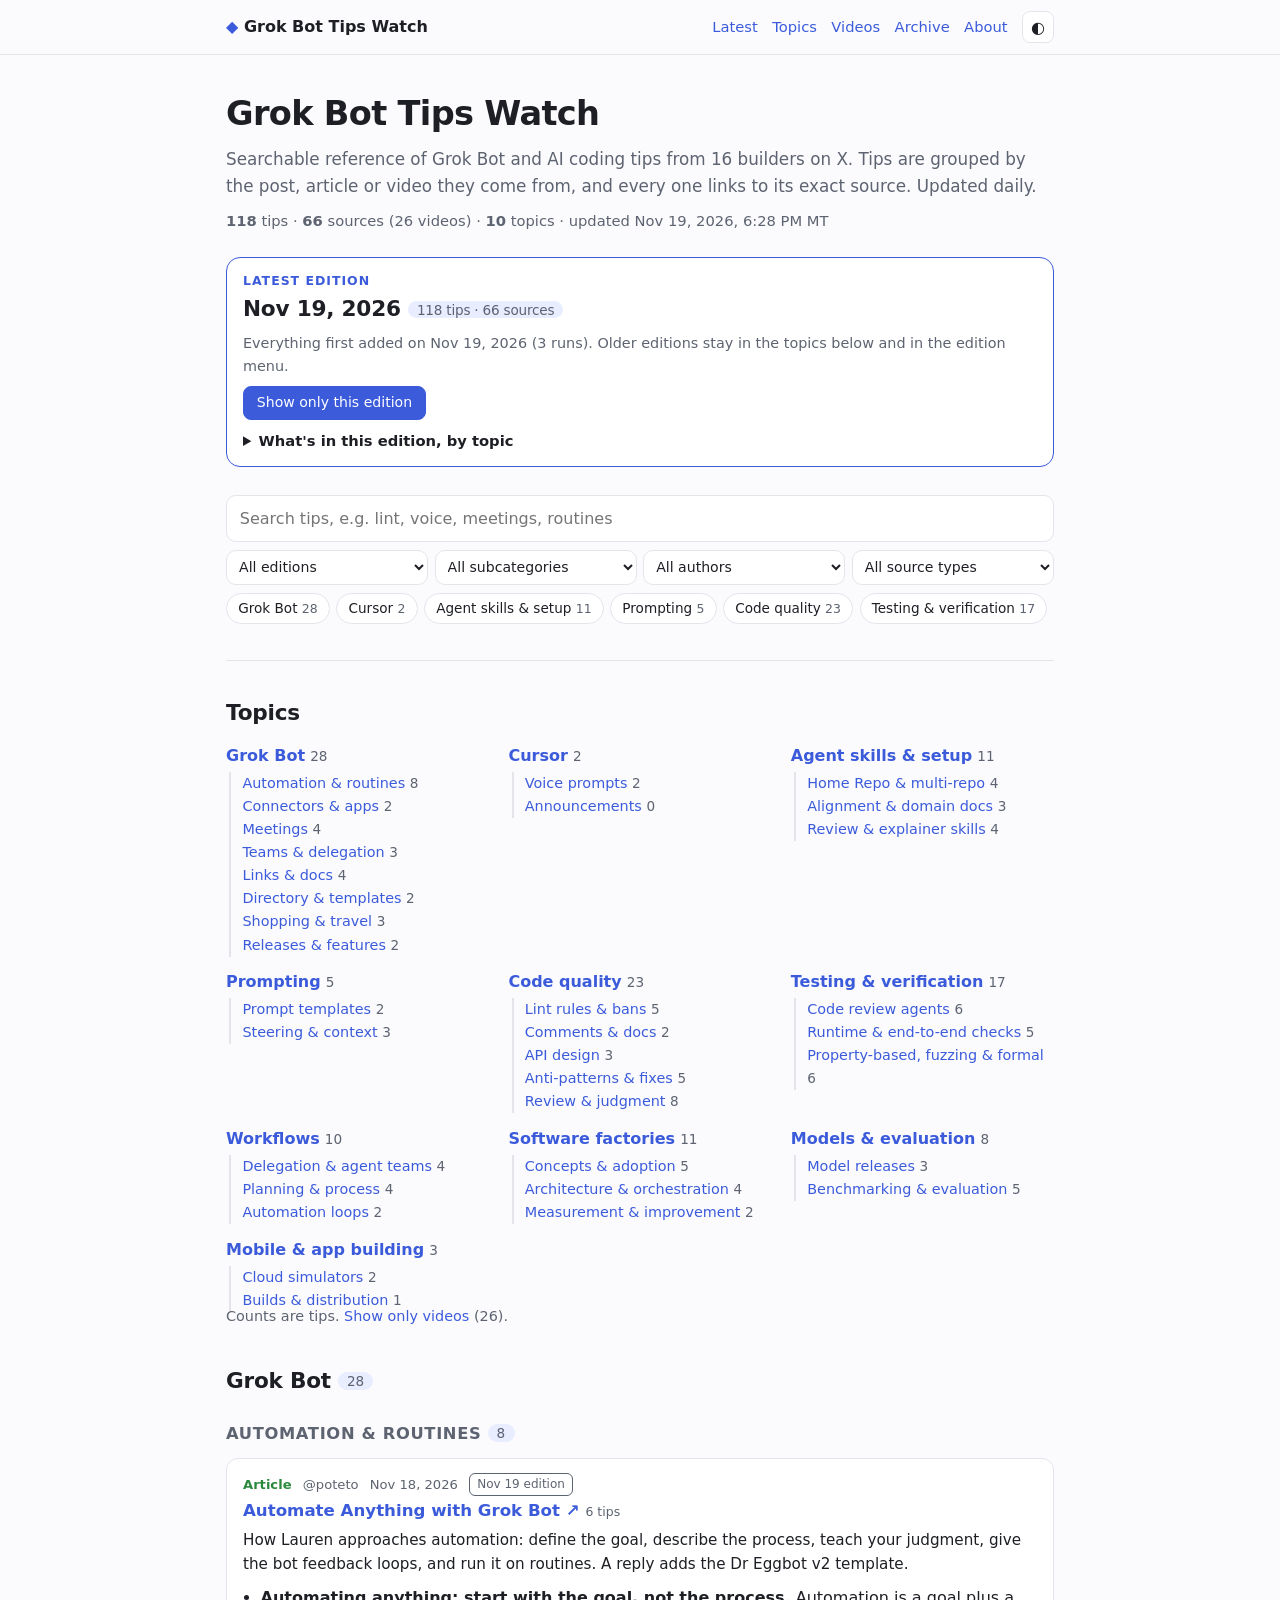
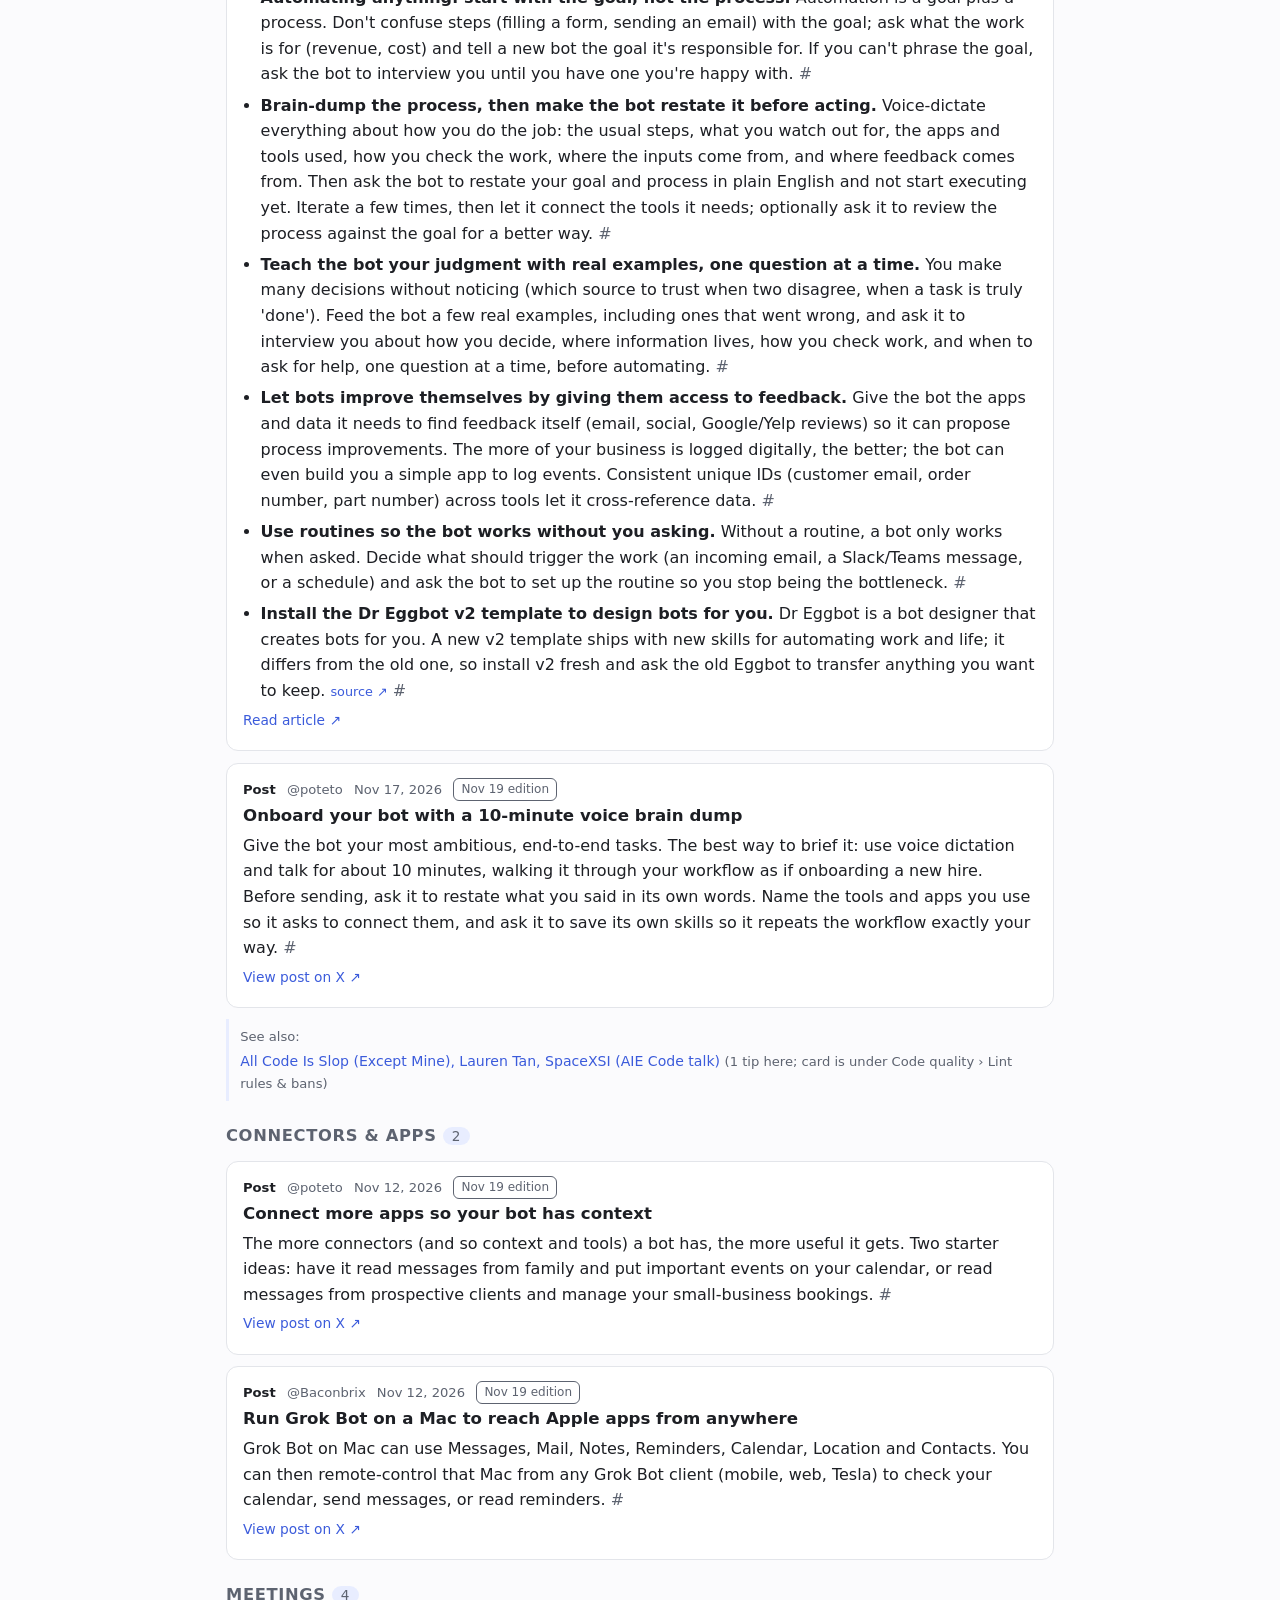
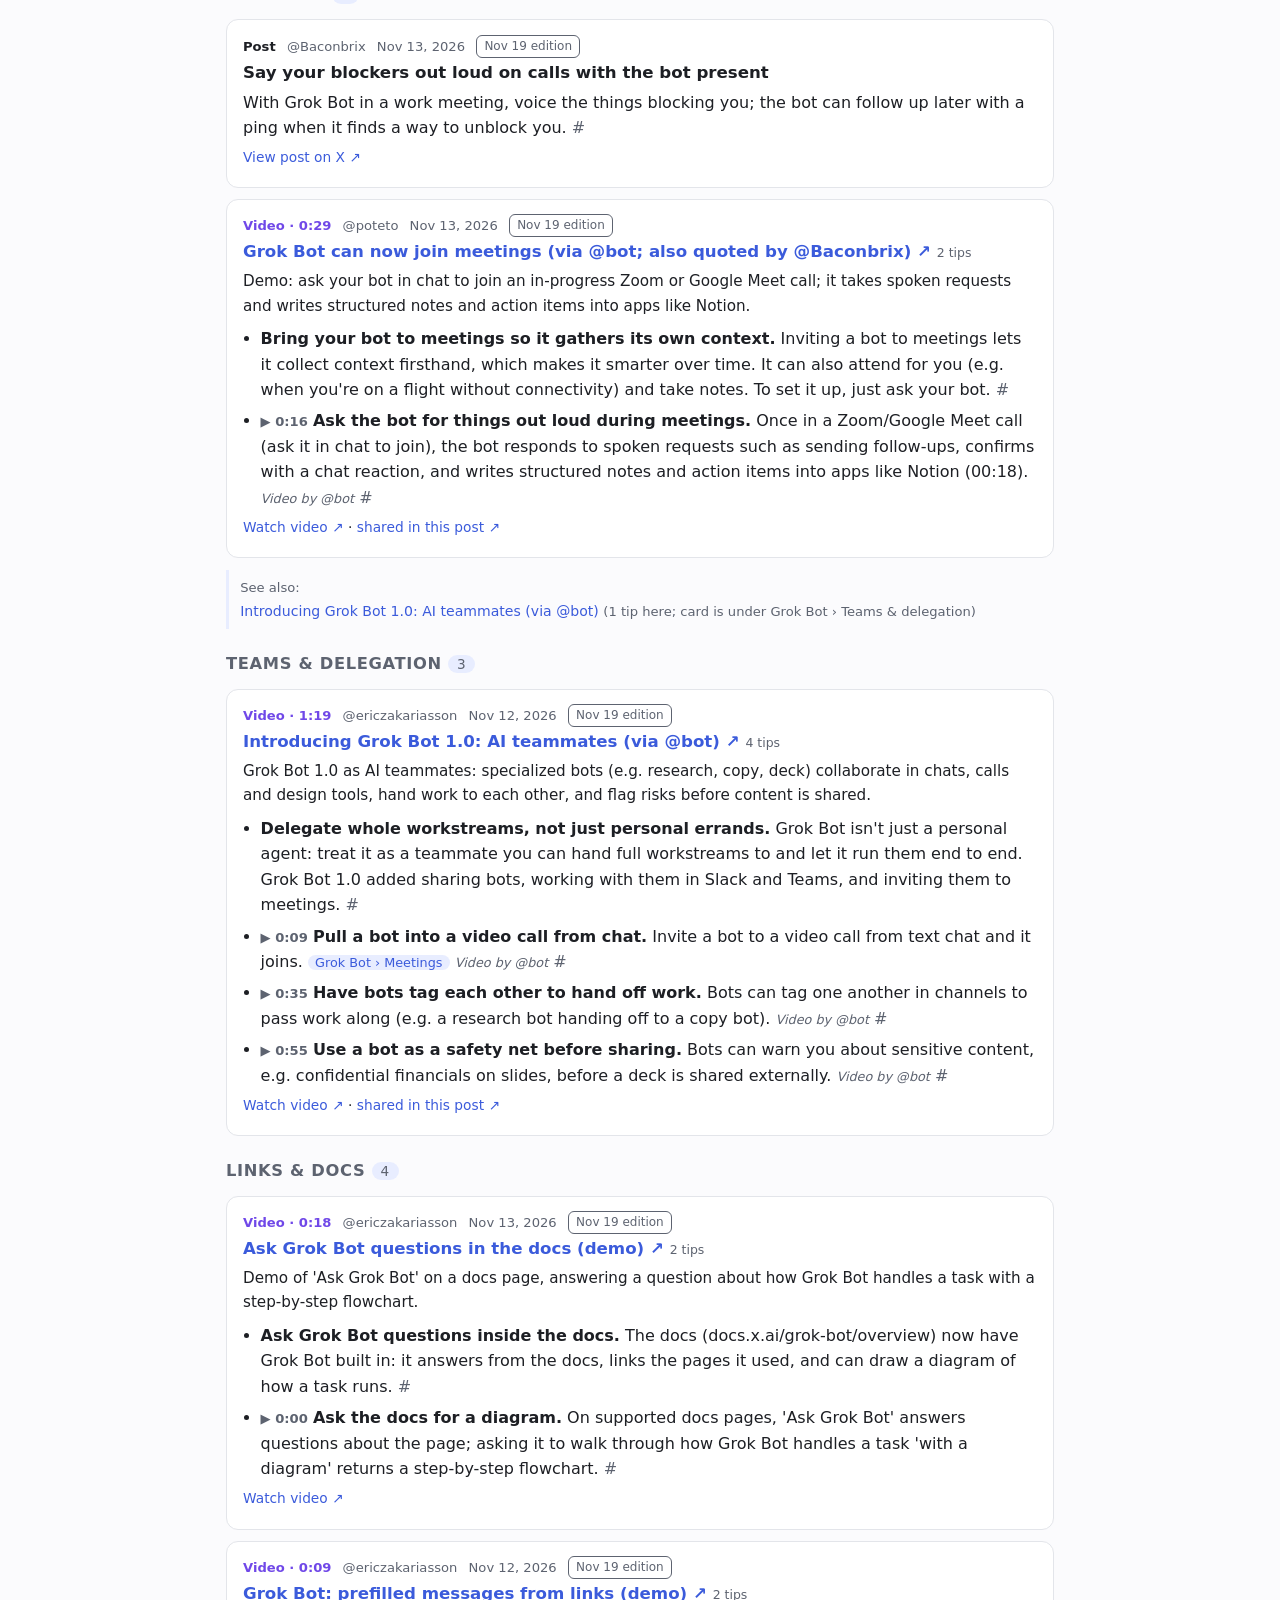
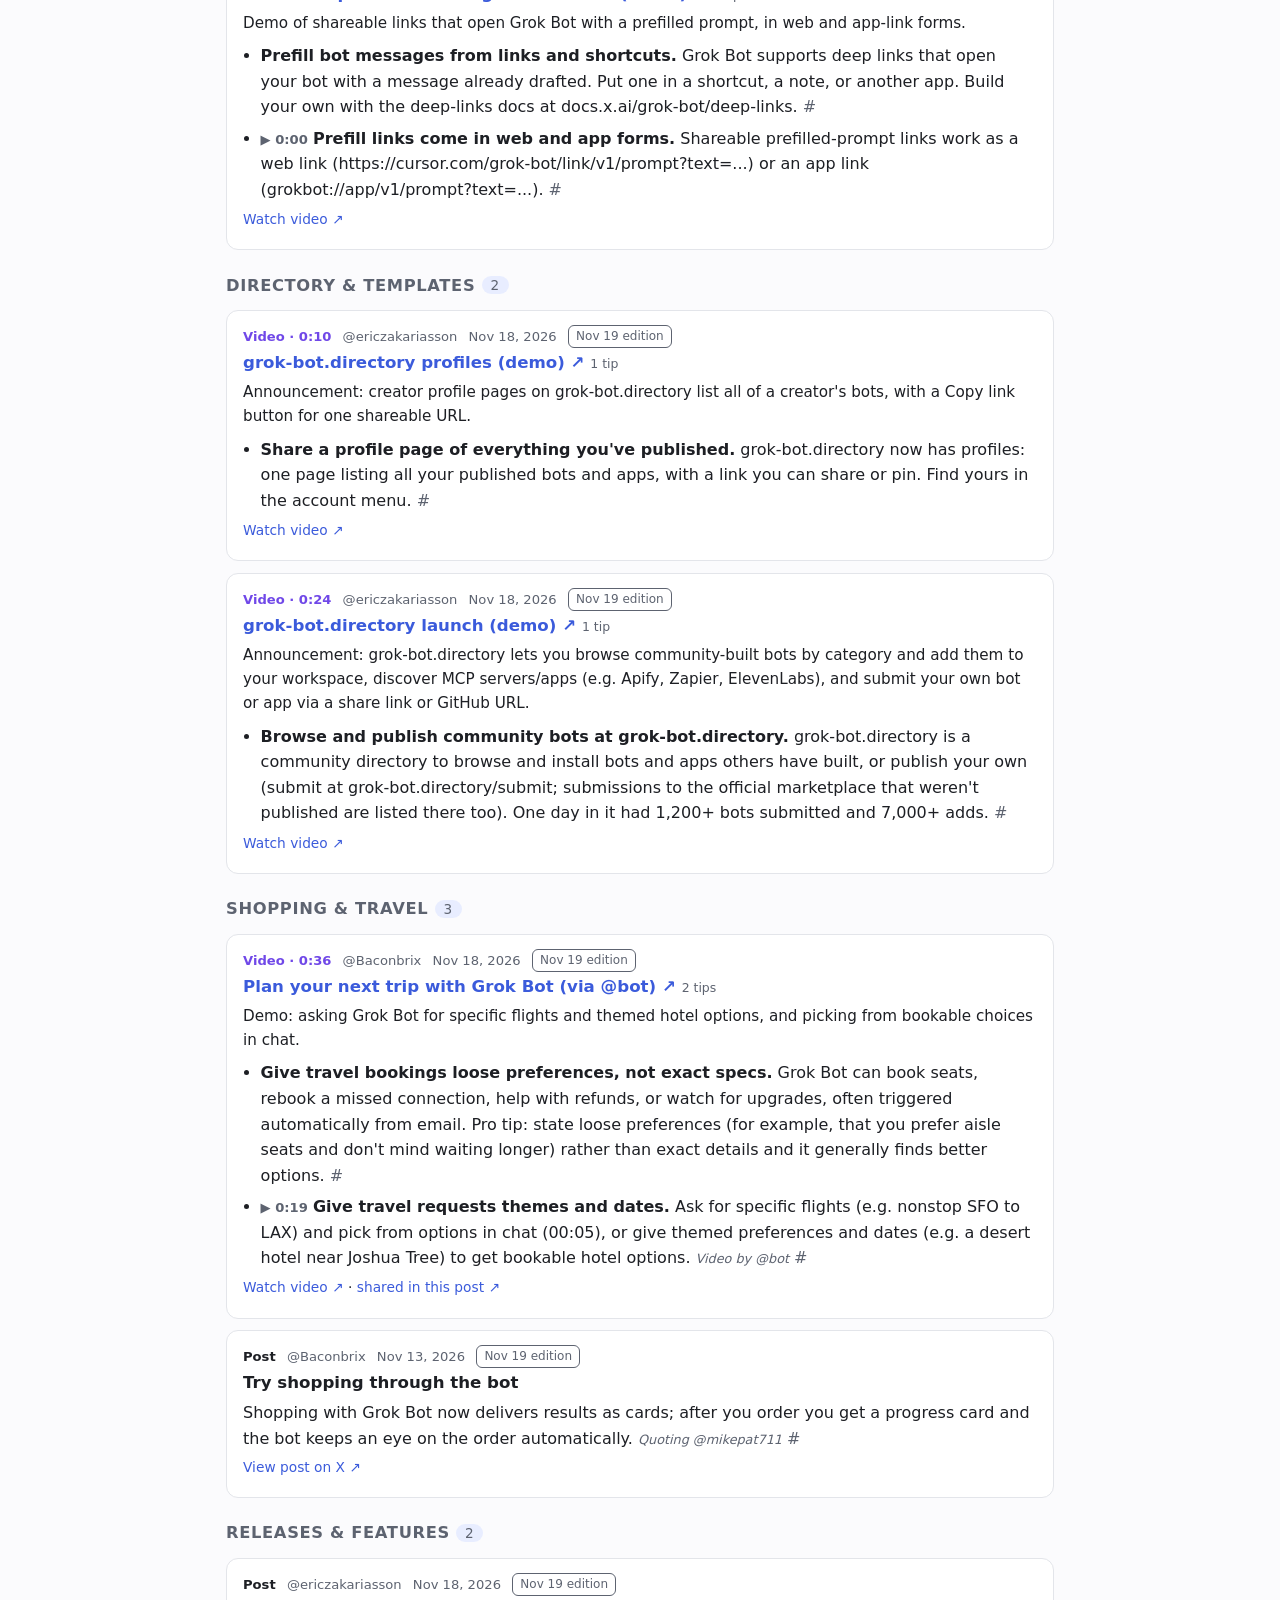
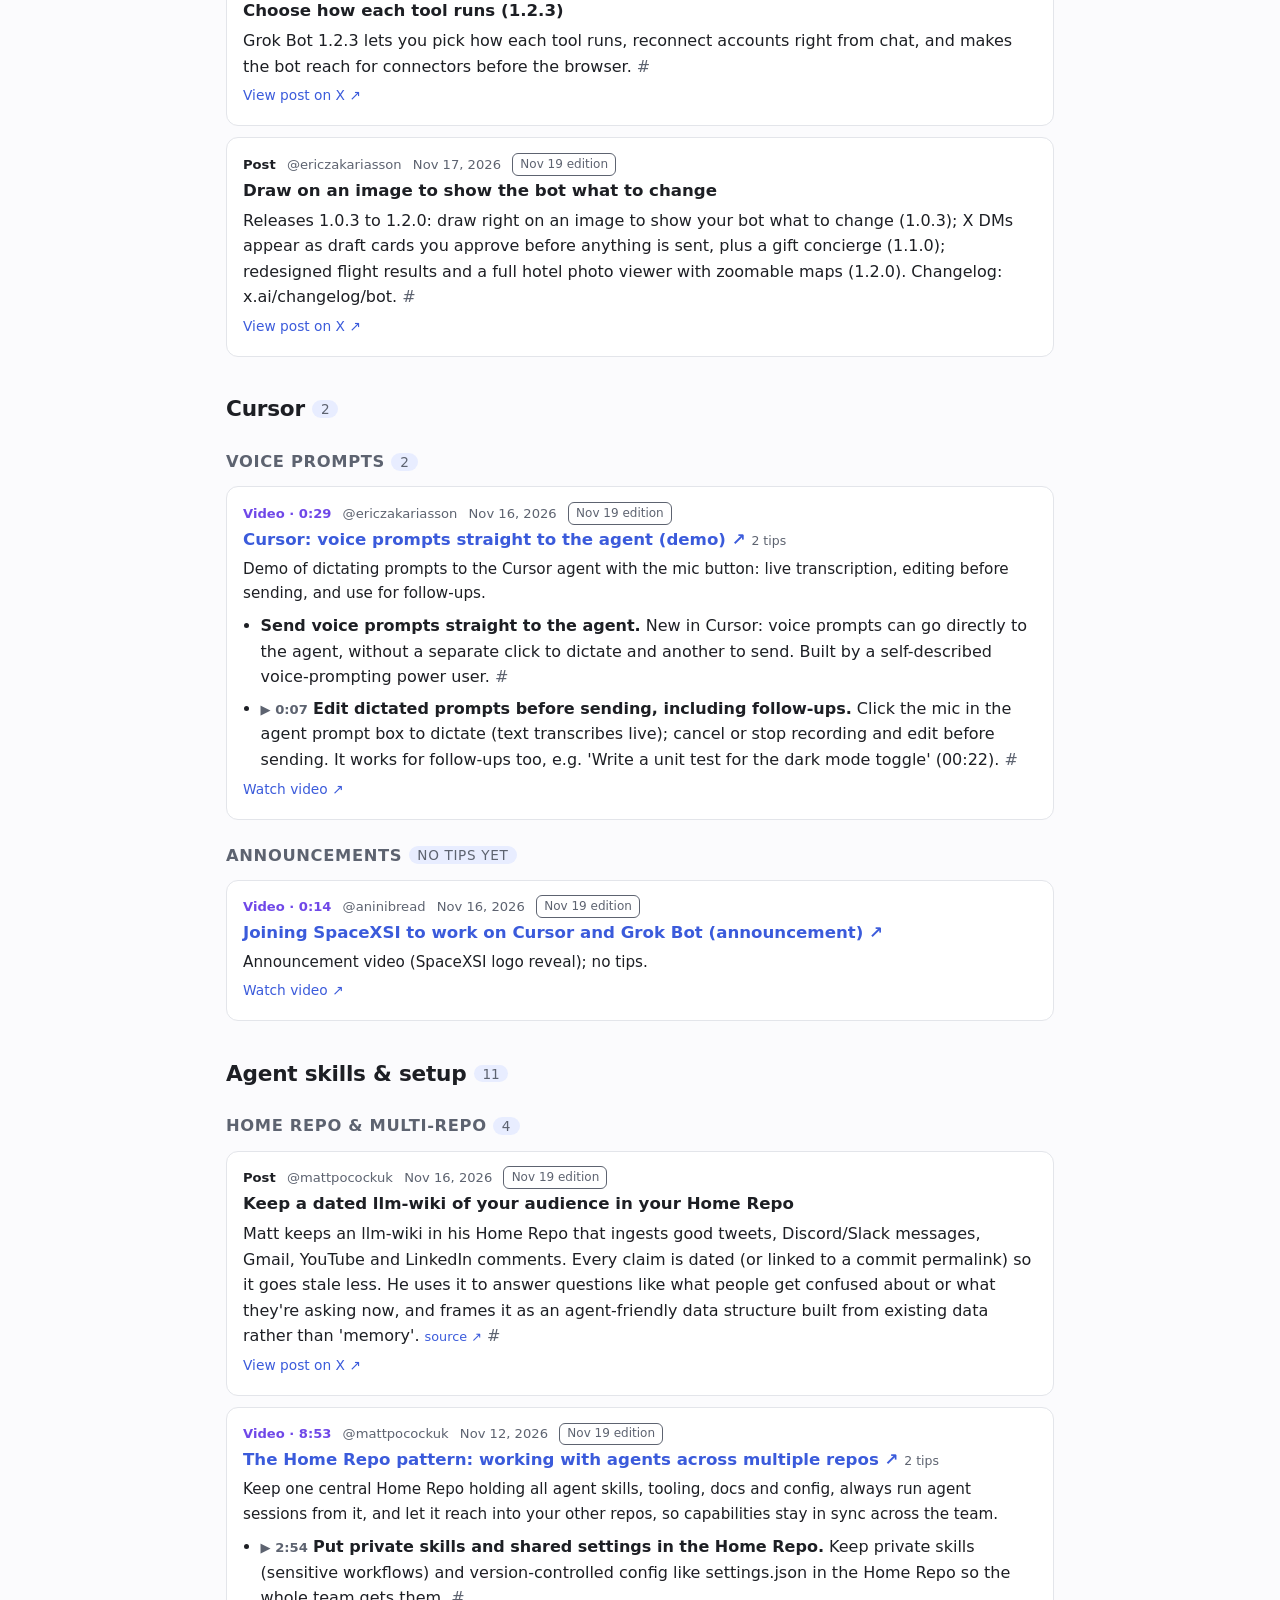
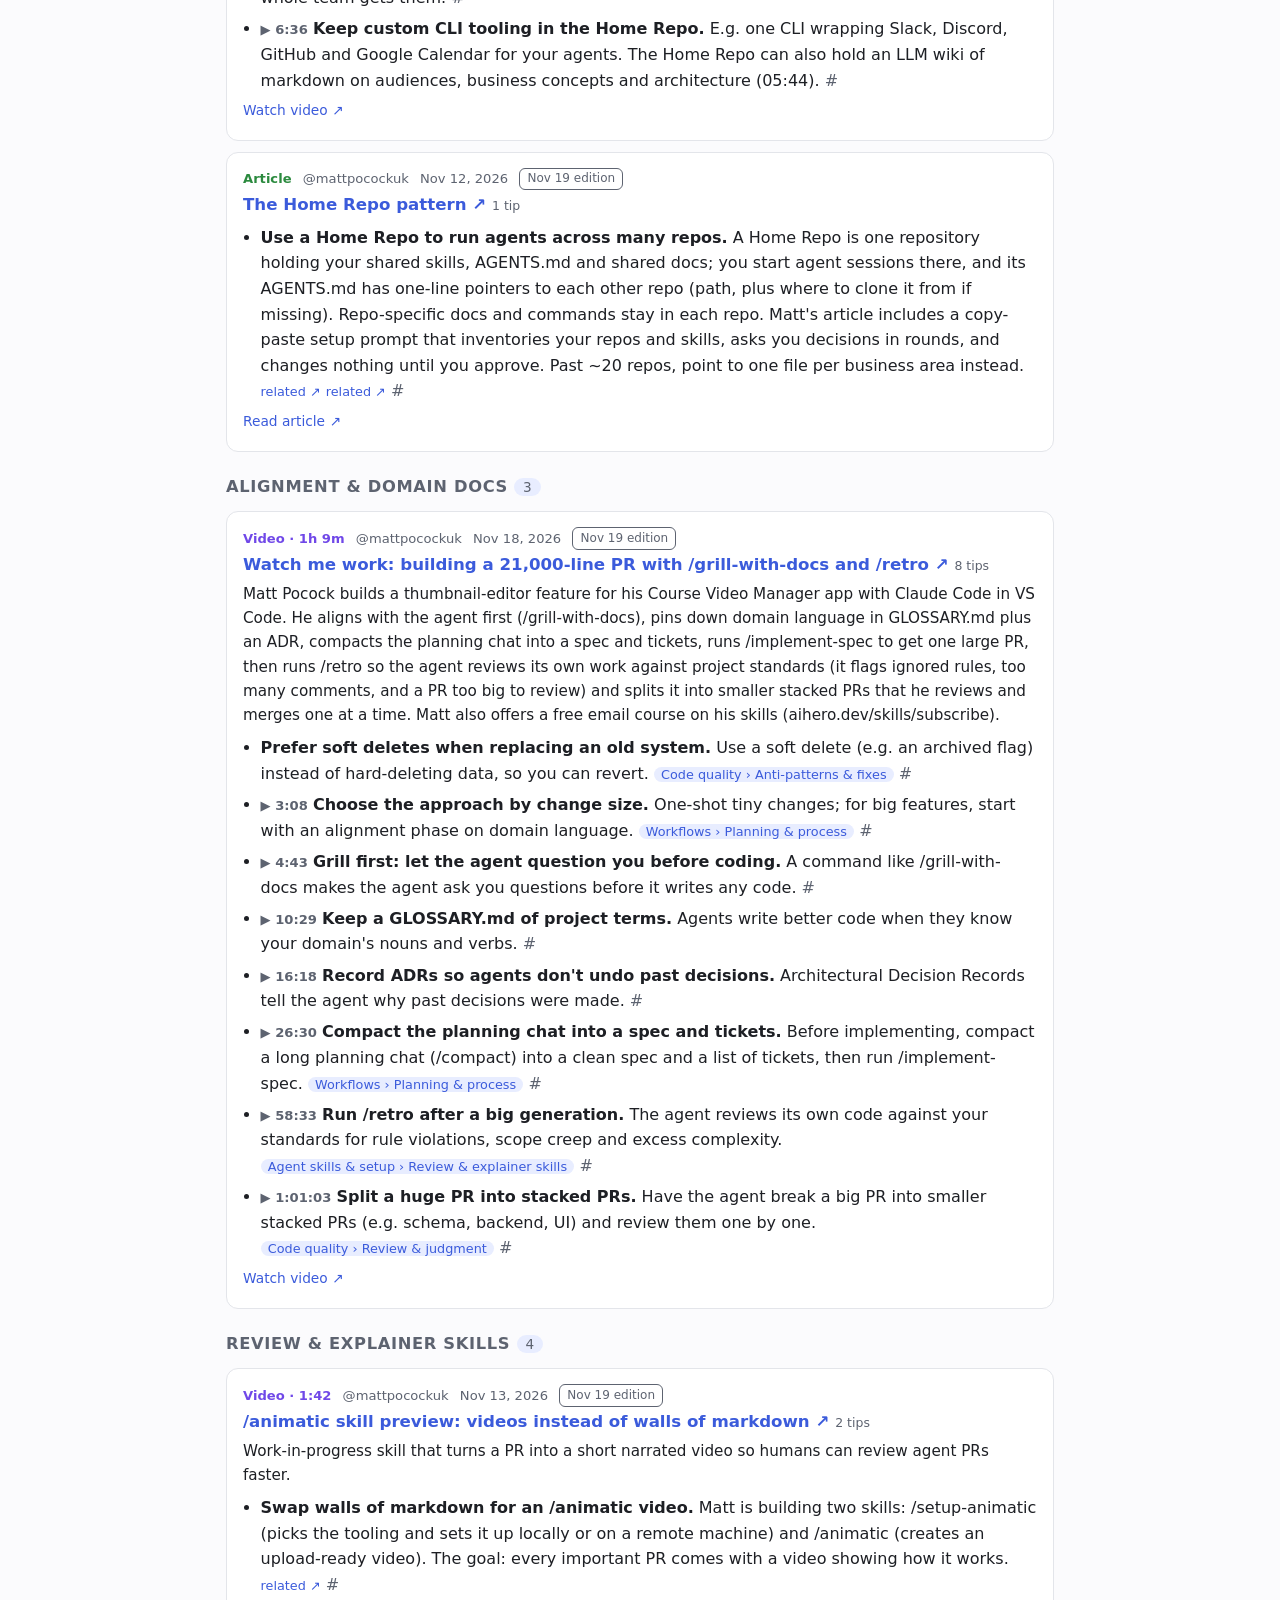
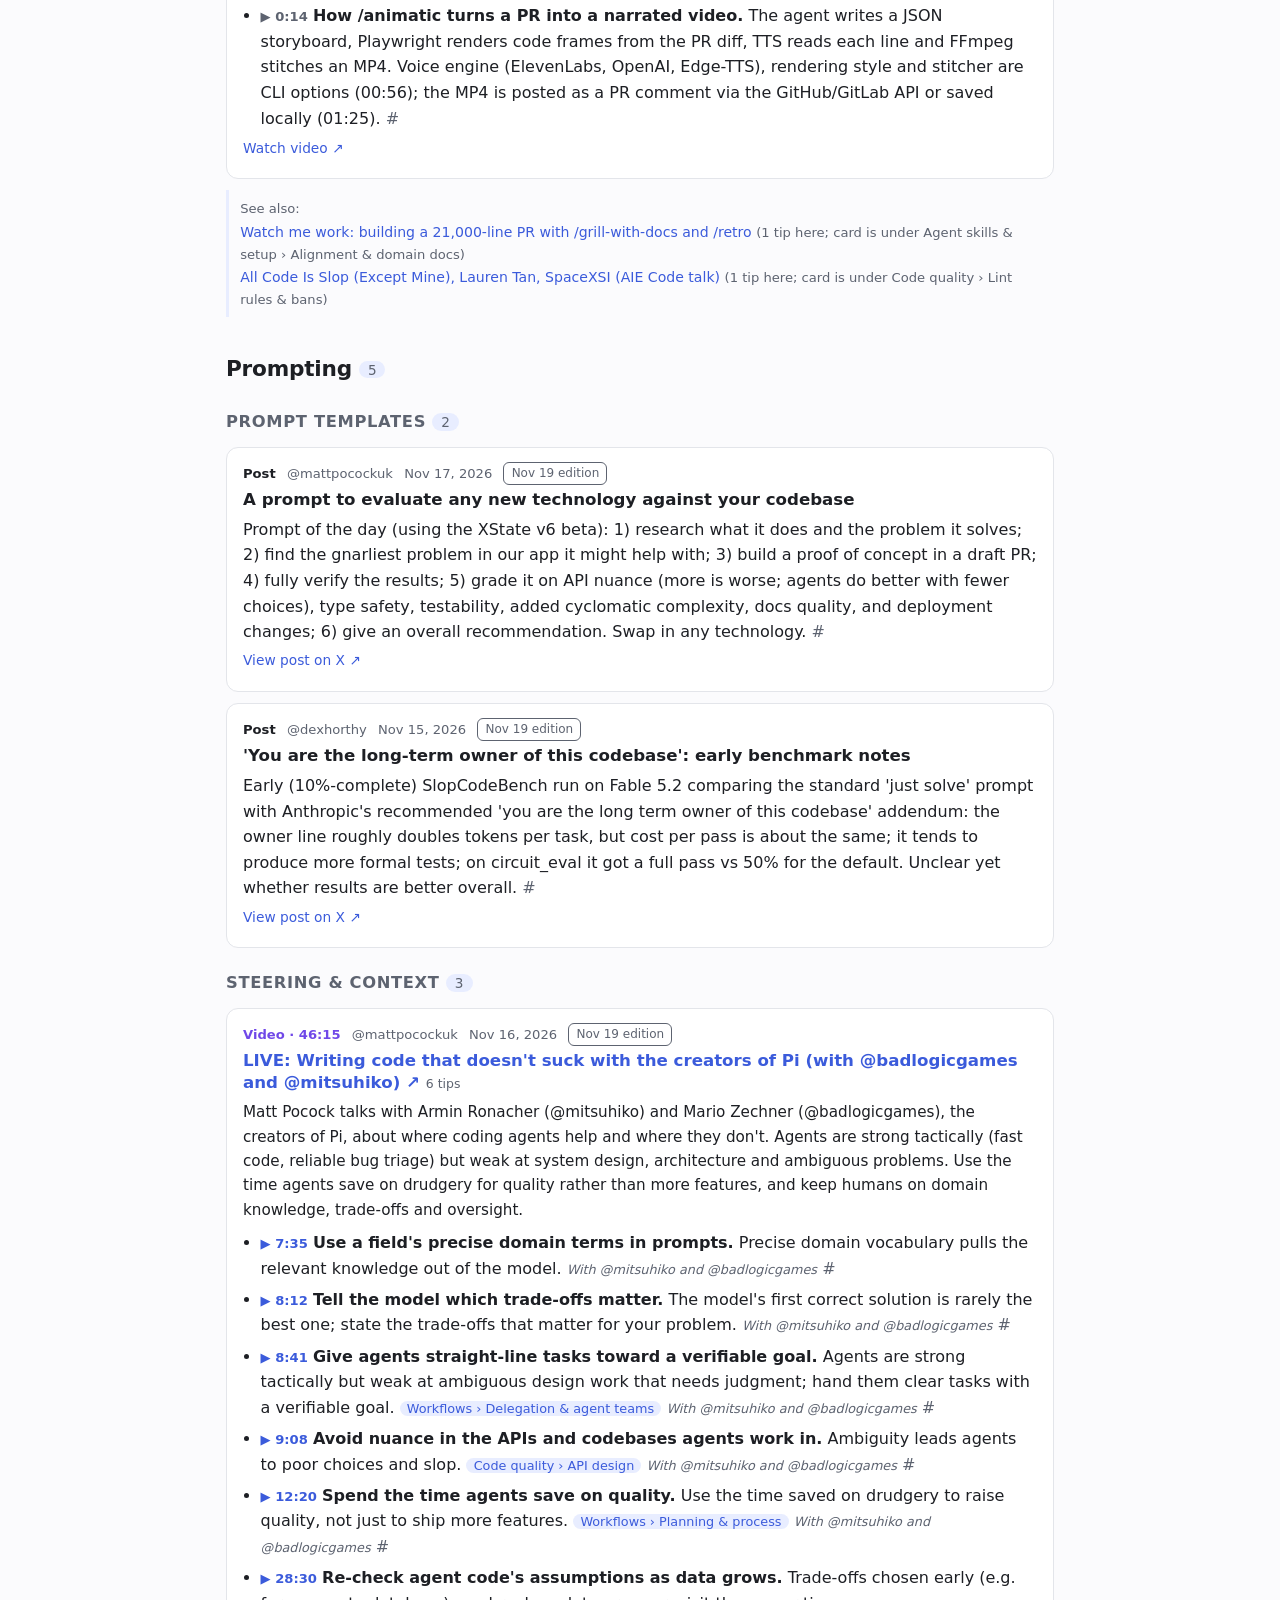
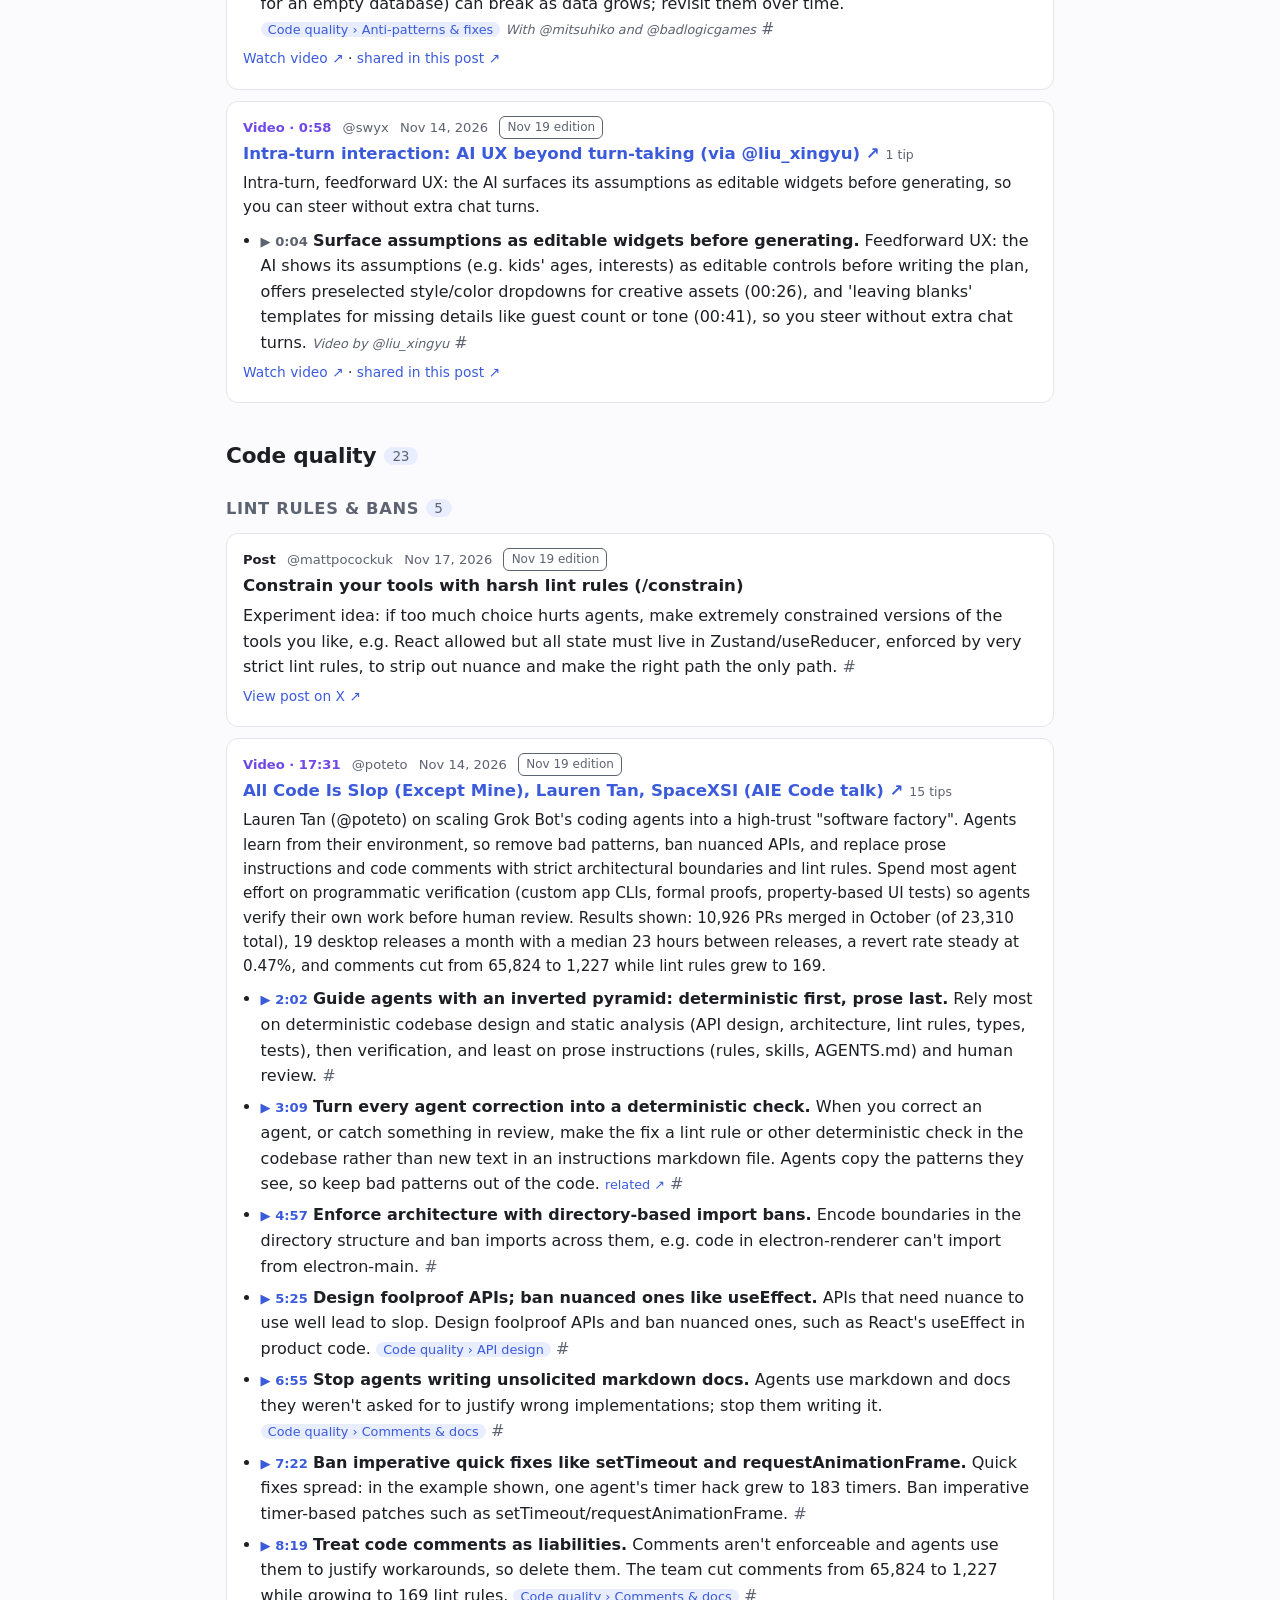
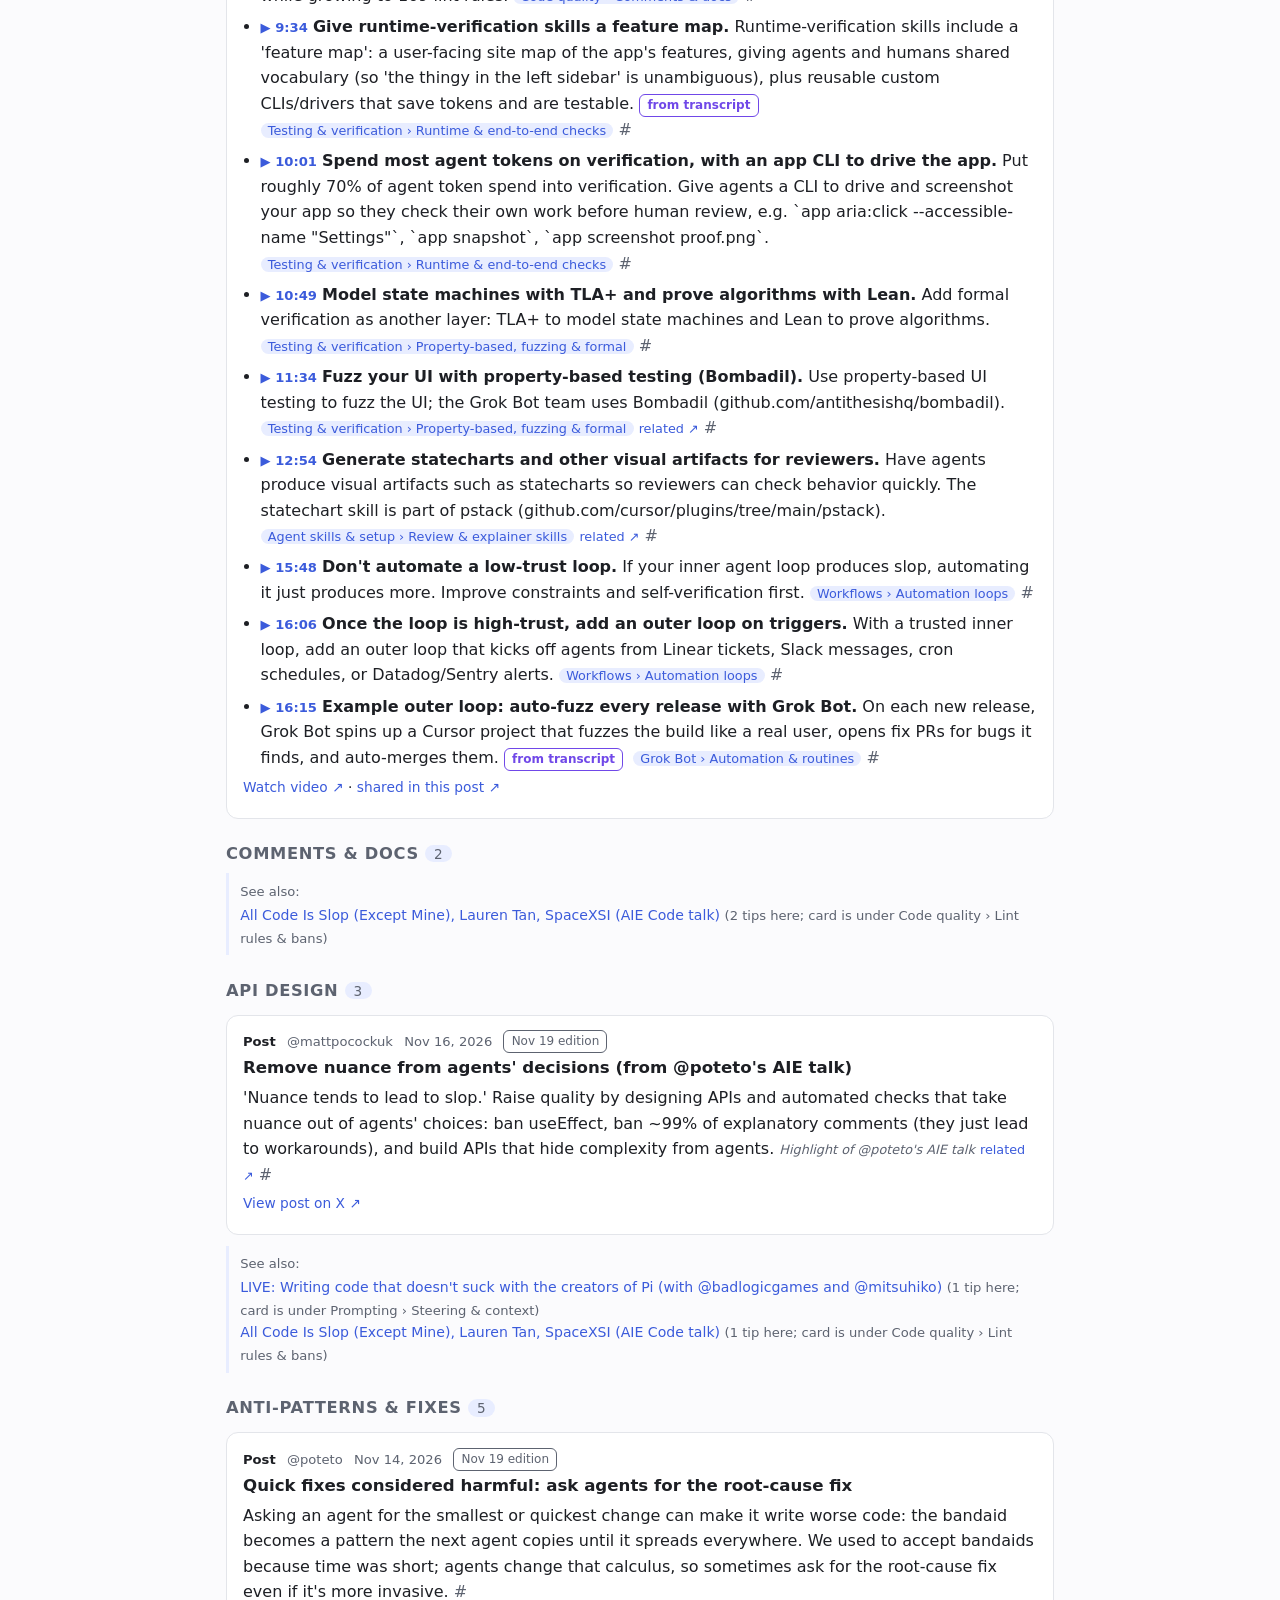
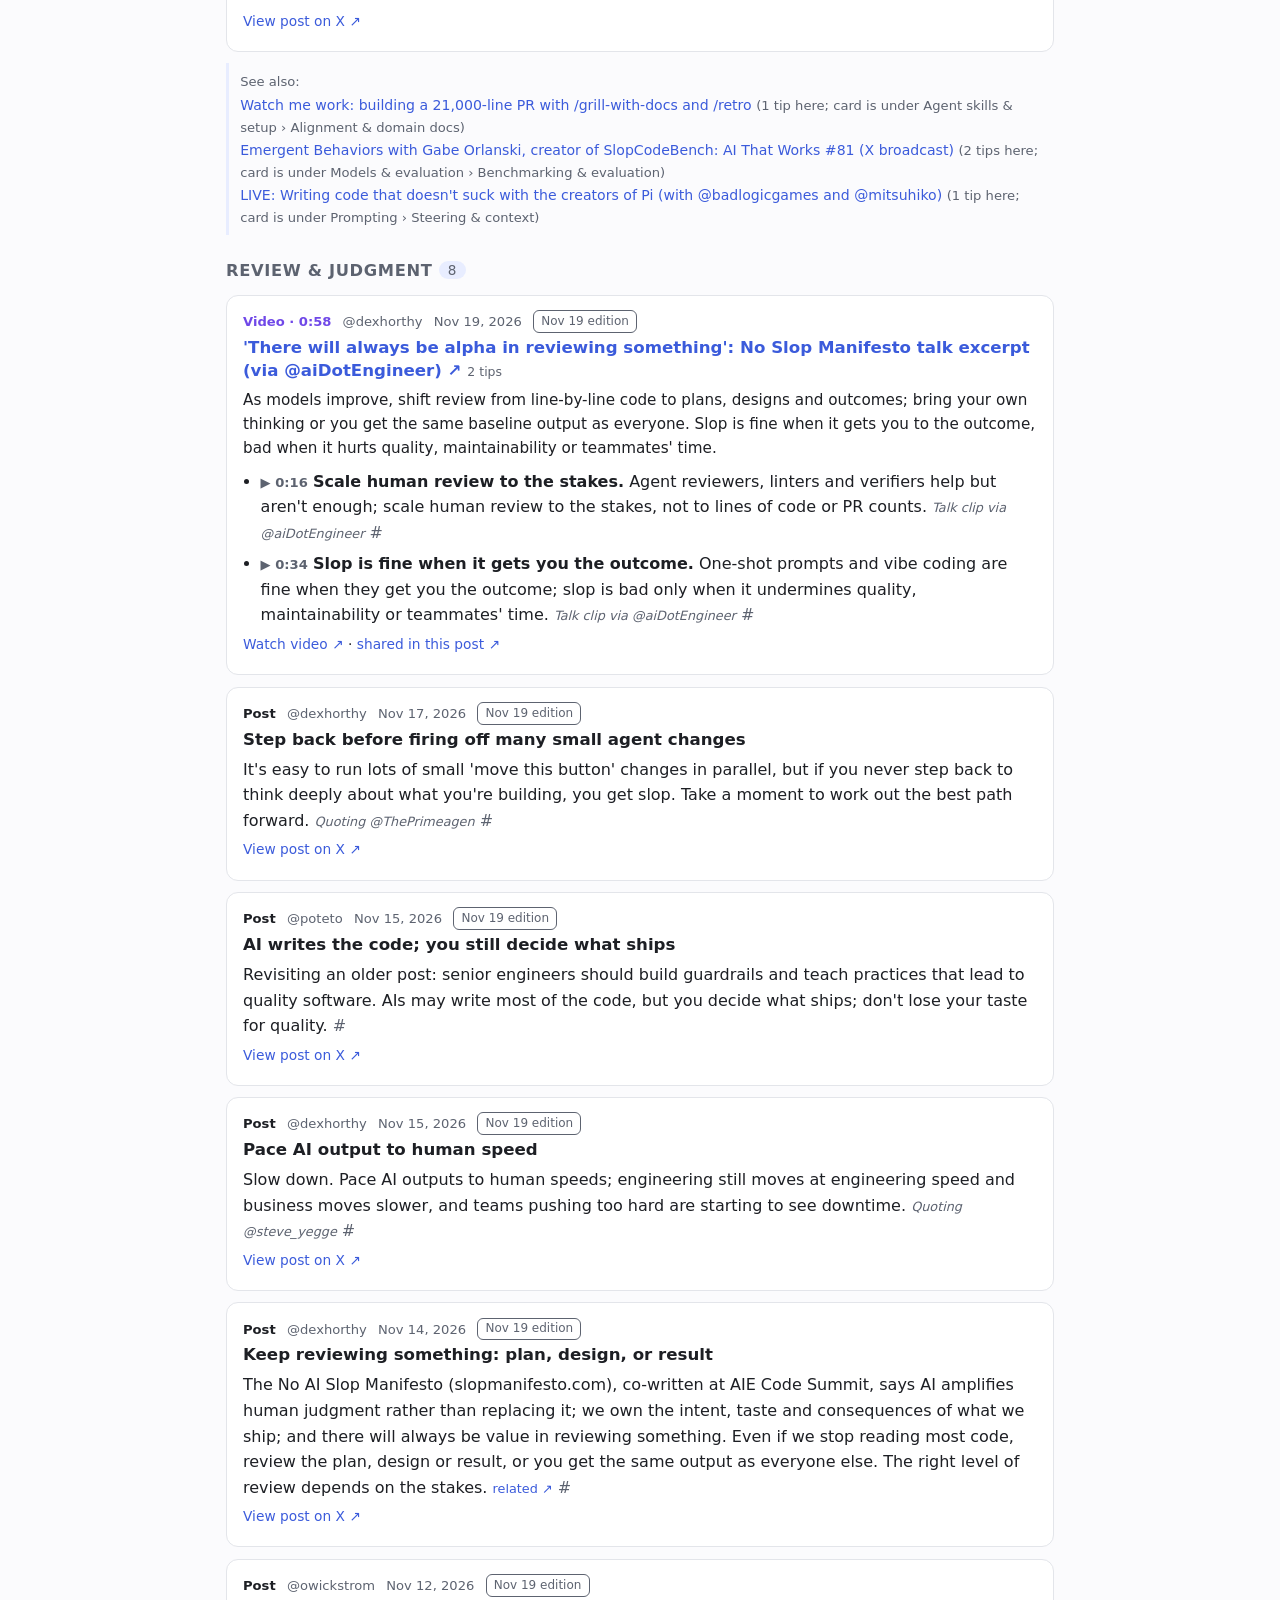
==== index.html @ 93c0a056 "Rename site to Grok Bot Tips Watch; site text from data/tips.json site config" ====
<!DOCTYPE html>
<html lang="en">
<head>
<meta charset="utf-8">
<meta name="viewport" content="width=device-width, initial-scale=1">
<title>Grok Bot Tips Watch: Searchable reference of Grok Bot and AI coding tips from 16 builders on X</title>
<meta name="description" content="118 tips from 66 sources across 10 topics on Grok Bot, Cursor, agent skills, prompting and AI coding workflows, each linked to its source.">
<link rel="canonical" href="https://cfmayer.github.io/ai-tips-watch/">
<meta name="color-scheme" content="light dark">
<script>(function(){var d=document.documentElement,t=null;try{t=localStorage.getItem('theme')}catch(e){}if(t!=='light'&&t!=='dark'){t=window.matchMedia&&matchMedia('(prefers-color-scheme: dark)').matches?'dark':'light'}d.setAttribute('data-theme',t)})();</script>
<link rel="icon" href="favicon.svg" type="image/svg+xml">
<link rel="alternate" type="application/atom+xml" title="Grok Bot Tips Watch (Atom feed)" href="https://cfmayer.github.io/ai-tips-watch/feed.xml">
<link rel="stylesheet" href="assets/site.css?v=0d86d147">
<meta property="og:site_name" content="Grok Bot Tips Watch">
<meta property="og:title" content="Grok Bot Tips Watch: Searchable reference of Grok Bot and AI coding tips from 16 builders on X">
<meta property="og:description" content="118 tips from 66 sources across 10 topics on Grok Bot, Cursor, agent skills, prompting and AI coding workflows, each linked to its source.">
<meta property="og:type" content="website">
<meta property="og:url" content="https://cfmayer.github.io/ai-tips-watch/">
</head>
<body>
<a class="skip" href="#main">Skip to content</a>
<header class="top">
  <div class="wrap top-in">
    <a class="brand" href="./"><span class="logo" aria-hidden="true">◆</span> Grok Bot Tips Watch</a>
    <nav>
      <a href="./#latest">Latest</a>
      <a href="./#topics">Topics</a>
      <a href="./?type=video#topics">Videos</a>
      <a href="archive/">Archive</a>
      <a href="about/">About</a>
      <button class="theme" type="button" aria-label="Toggle dark mode" onclick="(function(d){var t=d.getAttribute('data-theme')==='dark'?'light':'dark';d.setAttribute('data-theme',t);try{localStorage.setItem('theme',t)}catch(e){}})(document.documentElement)">◐</button>
    </nav>
  </div>
</header>

<main id="main" class="wrap">
<section class="hero">
  <h1>Grok Bot Tips Watch</h1>
  <p class="lede">Searchable reference of Grok Bot and AI coding tips from 16 builders on X. Tips are grouped by the post, article or video they come from, and every one links to its exact source. Updated daily.</p>
  <p class="stats"><strong>118</strong> tips · <strong>66</strong> sources (26 videos) · <strong>10</strong> topics · updated Nov 19, 2026, 6:28 PM MT</p>
</section>
<section class="latest" id="latest" data-edition="2026-11-19">
  <p class="kicker">Latest edition</p>
  <h2>Nov 19, 2026 <span class="count">118 tips · 66 sources</span></h2>
  <p class="hint">Everything first added on Nov 19, 2026 (3 runs). Older editions stay in the topics below and in the edition menu.</p>
  <div class="latest-actions"><button type="button" class="btn" id="only-latest" data-edition="2026-11-19">Show only this edition</button></div>
  <details class="edindex"><summary>What's in this edition, by topic</summary><div class="eitopic"><h3>Grok Bot</h3><div class="eisub"><h4>Automation &amp; routines</h4><ul><li><a href="#s-x-2123159537016533493">Automate Anything with Grok Bot</a> <span>6</span></li><li><a href="#x-2122774297840398639">Onboard your bot with a 10-minute voice brain dump</a></li><li><a href="#s-yt-O_zcc6Xl12g">All Code Is Slop (Except Mine), Lauren Tan, SpaceXSI (AIE Code talk)</a></li></ul></div><div class="eisub"><h4>Connectors &amp; apps</h4><ul><li><a href="#x-2120967515224609057">Connect more apps so your bot has context</a></li><li><a href="#x-2120958346731946063">Run Grok Bot on a Mac to reach Apple apps from anywhere</a></li></ul></div><div class="eisub"><h4>Meetings</h4><ul><li><a href="#x-2121327615072219448">Say your blockers out loud on calls with the bot present</a></li><li><a href="#s-x-2121320089920430181">Grok Bot can now join meetings (via @bot; also quoted by @Baconbrix)</a> <span>2</span></li><li><a href="#s-x-2120582957782200586">Introducing Grok Bot 1.0: AI teammates (via @bot)</a></li></ul></div><div class="eisub"><h4>Teams &amp; delegation</h4><ul><li><a href="#s-x-2120582957782200586">Introducing Grok Bot 1.0: AI teammates (via @bot)</a> <span>3</span></li></ul></div><div class="eisub"><h4>Links &amp; docs</h4><ul><li><a href="#s-x-2121294195843629360">Ask Grok Bot questions in the docs (demo)</a> <span>2</span></li><li><a href="#s-x-2120959534537871653">Grok Bot: prefilled messages from links (demo)</a> <span>2</span></li></ul></div><div class="eisub"><h4>Directory &amp; templates</h4><ul><li><a href="#s-x-2123192242965737807">grok-bot.directory profiles (demo)</a></li><li><a href="#s-x-2123102642704675241">grok-bot.directory launch (demo)</a></li></ul></div><div class="eisub"><h4>Shopping &amp; travel</h4><ul><li><a href="#s-x-2123121401762918718">Plan your next trip with Grok Bot (via @bot)</a> <span>2</span></li><li><a href="#x-2121272900154163322">Try shopping through the bot</a></li></ul></div><div class="eisub"><h4>Releases &amp; features</h4><ul><li><a href="#x-2123178980010332646">Choose how each tool runs (1.2.3)</a></li><li><a href="#x-2122763062533079344">Draw on an image to show the bot what to change</a></li></ul></div></div><div class="eitopic"><h3>Cursor</h3><div class="eisub"><h4>Voice prompts</h4><ul><li><a href="#s-x-2122419926208249898">Cursor: voice prompts straight to the agent (demo)</a> <span>2</span></li></ul></div><div class="eisub"><h4>Announcements</h4><ul><li><a href="#s-x-2122389444678586512">Joining SpaceXSI to work on Cursor and Grok Bot (announcement)</a></li></ul></div></div><div class="eitopic"><h3>Agent skills &amp; setup</h3><div class="eisub"><h4>Home Repo &amp; multi-repo</h4><ul><li><a href="#x-2122289114183516440">Keep a dated llm-wiki of your audience in your Home Repo</a></li><li><a href="#s-x-2120847219788308872">The Home Repo pattern: working with agents across multiple repos</a> <span>2</span></li><li><a href="#s-url-www-aihero-dev-the-home-repo-pattern">The Home Repo pattern</a></li></ul></div><div class="eisub"><h4>Alignment &amp; domain docs</h4><ul><li><a href="#s-x-2123098316867051991">Watch me work: building a 21,000-line PR with /grill-with-docs and /retro</a> <span>3</span></li></ul></div><div class="eisub"><h4>Review &amp; explainer skills</h4><ul><li><a href="#s-x-2123098316867051991">Watch me work: building a 21,000-line PR with /grill-with-docs and /retro</a></li><li><a href="#s-yt-O_zcc6Xl12g">All Code Is Slop (Except Mine), Lauren Tan, SpaceXSI (AIE Code talk)</a></li><li><a href="#s-x-2121211579098083668">/animatic skill preview: videos instead of walls of markdown</a> <span>2</span></li></ul></div></div><div class="eitopic"><h3>Prompting</h3><div class="eisub"><h4>Prompt templates</h4><ul><li><a href="#x-2122618527840354327">A prompt to evaluate any new technology against your codebase</a></li><li><a href="#x-2122136000067723334">&#x27;You are the long-term owner of this codebase&#x27;: early benchmark notes</a></li></ul></div><div class="eisub"><h4>Steering &amp; context</h4><ul><li><a href="#s-yt-ZBTegd8DUZM">LIVE: Writing code that doesn&#x27;t suck with the creators of Pi (with @badlogicgames and @mitsuhiko)</a> <span>2</span></li><li><a href="#s-x-2121015724374397183">Intra-turn interaction: AI UX beyond turn-taking (via @liu_xingyu)</a></li></ul></div></div><div class="eitopic"><h3>Code quality</h3><div class="eisub"><h4>Lint rules &amp; bans</h4><ul><li><a href="#x-2122659341685694586">Constrain your tools with harsh lint rules (/constrain)</a></li><li><a href="#s-yt-O_zcc6Xl12g">All Code Is Slop (Except Mine), Lauren Tan, SpaceXSI (AIE Code talk)</a> <span>4</span></li></ul></div><div class="eisub"><h4>Comments &amp; docs</h4><ul><li><a href="#s-yt-O_zcc6Xl12g">All Code Is Slop (Except Mine), Lauren Tan, SpaceXSI (AIE Code talk)</a> <span>2</span></li></ul></div><div class="eisub"><h4>API design</h4><ul><li><a href="#s-yt-ZBTegd8DUZM">LIVE: Writing code that doesn&#x27;t suck with the creators of Pi (with @badlogicgames and @mitsuhiko)</a></li><li><a href="#x-2122316570852487441">Remove nuance from agents&#x27; decisions (from @poteto&#x27;s AIE talk)</a></li><li><a href="#s-yt-O_zcc6Xl12g">All Code Is Slop (Except Mine), Lauren Tan, SpaceXSI (AIE Code talk)</a></li></ul></div><div class="eisub"><h4>Anti-patterns &amp; fixes</h4><ul><li><a href="#s-x-2123098316867051991">Watch me work: building a 21,000-line PR with /grill-with-docs and /retro</a></li><li><a href="#s-x-broadcast-2WXPoPRqBdVEPZ">Emergent Behaviors with Gabe Orlanski, creator of SlopCodeBench: AI That Works #81 (X broadcast)</a> <span>2</span></li><li><a href="#s-yt-ZBTegd8DUZM">LIVE: Writing code that doesn&#x27;t suck with the creators of Pi (with @badlogicgames and @mitsuhiko)</a></li><li><a href="#x-2121646643124809848">Quick fixes considered harmful: ask agents for the root-cause fix</a></li></ul></div><div class="eisub"><h4>Review &amp; judgment</h4><ul><li><a href="#s-x-2123566998294601980">&#x27;There will always be alpha in reviewing something&#x27;: No Slop Manifesto talk excerpt (via @aiDotEngineer)</a> <span>2</span></li><li><a href="#s-x-2123098316867051991">Watch me work: building a 21,000-line PR with /grill-with-docs and /retro</a></li><li><a href="#x-2122910519820681389">Step back before firing off many small agent changes</a></li><li><a href="#x-2122067662373269960">AI writes the code; you still decide what ships</a></li><li><a href="#x-2122028642515722319">Pace AI output to human speed</a></li><li><a href="#x-2121660606256435325">Keep reviewing something: plan, design, or result</a></li><li><a href="#x-2120791620828410078">Review diffs with diffview-plus.nvim + jj</a></li></ul></div></div><div class="eitopic"><h3>Testing &amp; verification</h3><div class="eisub"><h4>Code review agents</h4><ul><li><a href="#s-yt-uPCH2axUpbc">How to fix the code review bottleneck (full walkthrough), @BHolmesDev</a> <span>6</span></li></ul></div><div class="eisub"><h4>Runtime &amp; end-to-end checks</h4><ul><li><a href="#x-2123162993550823688-1304">Lots of agent-written tests don&#x27;t prove the system works</a></li><li><a href="#s-yt-O_zcc6Xl12g">All Code Is Slop (Except Mine), Lauren Tan, SpaceXSI (AIE Code talk)</a> <span>2</span></li><li><a href="#s-yt-uPCH2axUpbc">How to fix the code review bottleneck (full walkthrough), @BHolmesDev</a> <span>2</span></li></ul></div><div class="eisub"><h4>Property-based, fuzzing &amp; formal</h4><ul><li><a href="#x-2123389608549343504">Bombadil 0.8.0: faster browser and TUI fuzzing</a></li><li><a href="#s-x-2122973631370367160">Custom DST stack finding bugs in Kafka-over-object-storage (via @dzibanisms)</a></li><li><a href="#x-2122839807038816299">Generate property-based tests from both the spec and the code</a></li><li><a href="#x-2122331868800401691">Run Antithesis from your coding agent</a></li><li><a href="#s-x-2122254137920196618">Bombadil learning to solve a Rubik&#x27;s Cube</a></li><li><a href="#s-yt-O_zcc6Xl12g">All Code Is Slop (Except Mine), Lauren Tan, SpaceXSI (AIE Code talk)</a> <span>2</span></li><li><a href="#x-2120937720721920045">Bugs found are a floor, not a count</a></li><li><a href="#s-yt-ZZ19zhYnDKY">AIE CODE livestream: Google DeepMind, Anthropic, SpaceXSI, TypeSafe, Lovable, Ramp, etc. (about 9 hours)</a></li></ul></div></div><div class="eitopic"><h3>Workflows</h3><div class="eisub"><h4>Delegation &amp; agent teams</h4><ul><li><a href="#s-x-2123459506684543365">the builder (2026): a short film made by Factory Droids</a></li><li><a href="#x-2122818291144229075">One persistent bot per project, each with its own memory</a></li><li><a href="#x-2122746401482592549">Want agent managers that own outcomes, not &#x27;AI employees&#x27;</a></li><li><a href="#s-yt-ZBTegd8DUZM">LIVE: Writing code that doesn&#x27;t suck with the creators of Pi (with @badlogicgames and @mitsuhiko)</a></li></ul></div><div class="eisub"><h4>Planning &amp; process</h4><ul><li><a href="#s-x-2123098316867051991">Watch me work: building a 21,000-line PR with /grill-with-docs and /retro</a> <span>2</span></li><li><a href="#s-x-broadcast-2WXPoPRqBdVEPZ">Emergent Behaviors with Gabe Orlanski, creator of SlopCodeBench: AI That Works #81 (X broadcast)</a></li><li><a href="#s-yt-ZBTegd8DUZM">LIVE: Writing code that doesn&#x27;t suck with the creators of Pi (with @badlogicgames and @mitsuhiko)</a></li></ul></div><div class="eisub"><h4>Automation loops</h4><ul><li><a href="#s-yt-O_zcc6Xl12g">All Code Is Slop (Except Mine), Lauren Tan, SpaceXSI (AIE Code talk)</a> <span>2</span></li></ul></div></div><div class="eitopic"><h3>Software factories</h3><div class="eisub"><h4>Concepts &amp; adoption</h4><ul><li><a href="#s-x-2123493996286951624">Introducing Warp Learn: build a software factory (via @warpdotdev)</a></li><li><a href="#x-2122827126873485821">Bring agents to where the work already lives</a></li><li><a href="#s-x-2122348347088683232">Overcoming challenges in software factory adoption</a></li><li><a href="#x-2120966552472477810">Treat coding agents as an engineering problem, not a prompting problem</a></li><li><a href="#x-2120894453963768074">A string of prompts isn&#x27;t a factory</a></li></ul></div><div class="eisub"><h4>Architecture &amp; orchestration</h4><ul><li><a href="#s-x-2123493996286951624">Introducing Warp Learn: build a software factory (via @warpdotdev)</a></li><li><a href="#x-2122343954595340414">What a factory&#x27;s orchestration layer must do</a></li><li><a href="#x-2121318753711583254">The software factory stack, layer by layer</a></li><li><a href="#x-2121037698437972036">Blueprints plus an orchestrator agent, not rigid if-this-then-that</a></li></ul></div><div class="eisub"><h4>Measurement &amp; improvement</h4><ul><li><a href="#x-2122706371905049006">Five tools to measure and improve agent throughput</a></li><li><a href="#x-2121256829196067308">Keep the agent pipeline as version-controlled code</a></li></ul></div></div><div class="eitopic"><h3>Models &amp; evaluation</h3><div class="eisub"><h4>Model releases</h4><ul><li><a href="#x-2123198346802450926">Gemini 4 Neon in Cursor: new cost-performance frontier</a></li><li><a href="#x-2122862646265520150">Astra as a workflow automation model</a></li><li><a href="#x-2120944639633211619">Gemini 4 Hydrogen in Cursor: 54.3% on CursorBench</a></li></ul></div><div class="eisub"><h4>Benchmarking &amp; evaluation</h4><ul><li><a href="#s-x-broadcast-2WXPoPRqBdVEPZ">Emergent Behaviors with Gabe Orlanski, creator of SlopCodeBench: AI That Works #81 (X broadcast)</a> <span>2</span></li><li><a href="#x-2121421582338077111">Be skeptical of viral agent launches</a></li><li><a href="#s-x-2120702943003574441">Benchmarking Gemini 4 Carbon in Warp Factories (via @warpdotdev)</a> <span>2</span></li></ul></div></div><div class="eitopic"><h3>Mobile &amp; app building</h3><div class="eisub"><h4>Cloud simulators</h4><ul><li><a href="#s-x-2120924979898601506">Introducing Expo Simulators: cloud simulators built for agents (via @expo)</a> <span>2</span></li></ul></div><div class="eisub"><h4>Builds &amp; distribution</h4><ul><li><a href="#s-x-2120994964255748490">Exact Build + AppDrop announcement (via @eiioth)</a></li></ul></div></div></details>
</section>
<div class="controls" role="search">
  <label class="sr" for="q">Search tips</label>
  <input id="q" type="search" placeholder="Search tips, e.g. lint, voice, meetings, routines" autocomplete="off">
  <div class="selects">
    <label class="sr" for="edition">Edition</label><select id="edition"><option value="">All editions</option><option value="2026-11-19">Nov 19, 2026 (latest) · 118 tips</option></select>
    <label class="sr" for="subcat">Subcategory</label><select id="subcat"><option value="">All subcategories</option><optgroup label="Grok Bot"><option value="Grok Bot|Automation &amp; routines">Automation &amp; routines (8)</option><option value="Grok Bot|Connectors &amp; apps">Connectors &amp; apps (2)</option><option value="Grok Bot|Meetings">Meetings (4)</option><option value="Grok Bot|Teams &amp; delegation">Teams &amp; delegation (3)</option><option value="Grok Bot|Links &amp; docs">Links &amp; docs (4)</option><option value="Grok Bot|Directory &amp; templates">Directory &amp; templates (2)</option><option value="Grok Bot|Shopping &amp; travel">Shopping &amp; travel (3)</option><option value="Grok Bot|Releases &amp; features">Releases &amp; features (2)</option></optgroup><optgroup label="Cursor"><option value="Cursor|Voice prompts">Voice prompts (2)</option><option value="Cursor|Announcements">Announcements (0)</option></optgroup><optgroup label="Agent skills &amp; setup"><option value="Agent skills &amp; setup|Home Repo &amp; multi-repo">Home Repo &amp; multi-repo (4)</option><option value="Agent skills &amp; setup|Alignment &amp; domain docs">Alignment &amp; domain docs (3)</option><option value="Agent skills &amp; setup|Review &amp; explainer skills">Review &amp; explainer skills (4)</option></optgroup><optgroup label="Prompting"><option value="Prompting|Prompt templates">Prompt templates (2)</option><option value="Prompting|Steering &amp; context">Steering &amp; context (3)</option></optgroup><optgroup label="Code quality"><option value="Code quality|Lint rules &amp; bans">Lint rules &amp; bans (5)</option><option value="Code quality|Comments &amp; docs">Comments &amp; docs (2)</option><option value="Code quality|API design">API design (3)</option><option value="Code quality|Anti-patterns &amp; fixes">Anti-patterns &amp; fixes (5)</option><option value="Code quality|Review &amp; judgment">Review &amp; judgment (8)</option></optgroup><optgroup label="Testing &amp; verification"><option value="Testing &amp; verification|Code review agents">Code review agents (6)</option><option value="Testing &amp; verification|Runtime &amp; end-to-end checks">Runtime &amp; end-to-end checks (5)</option><option value="Testing &amp; verification|Property-based, fuzzing &amp; formal">Property-based, fuzzing &amp; formal (6)</option></optgroup><optgroup label="Workflows"><option value="Workflows|Delegation &amp; agent teams">Delegation &amp; agent teams (4)</option><option value="Workflows|Planning &amp; process">Planning &amp; process (4)</option><option value="Workflows|Automation loops">Automation loops (2)</option></optgroup><optgroup label="Software factories"><option value="Software factories|Concepts &amp; adoption">Concepts &amp; adoption (5)</option><option value="Software factories|Architecture &amp; orchestration">Architecture &amp; orchestration (4)</option><option value="Software factories|Measurement &amp; improvement">Measurement &amp; improvement (2)</option></optgroup><optgroup label="Models &amp; evaluation"><option value="Models &amp; evaluation|Model releases">Model releases (3)</option><option value="Models &amp; evaluation|Benchmarking &amp; evaluation">Benchmarking &amp; evaluation (5)</option></optgroup><optgroup label="Mobile &amp; app building"><option value="Mobile &amp; app building|Cloud simulators">Cloud simulators (2)</option><option value="Mobile &amp; app building|Builds &amp; distribution">Builds &amp; distribution (1)</option></optgroup></select>
    <label class="sr" for="author">Author</label><select id="author"><option value="">All authors</option><option value="aninibread">@aninibread</option><option value="Baconbrix">@Baconbrix</option><option value="ccheever">@ccheever</option><option value="cursor_ai">@cursor_ai</option><option value="dexhorthy">@dexhorthy</option><option value="EnoReyes">@EnoReyes</option><option value="ericzakariasson">@ericzakariasson</option><option value="GeoffreyHuntley">@GeoffreyHuntley</option><option value="mattpocockuk">@mattpocockuk</option><option value="owickstrom">@owickstrom</option><option value="poteto">@poteto</option><option value="swyx">@swyx</option><option value="zachlloydtweets">@zachlloydtweets</option></select>
    <label class="sr" for="type">Source type</label><select id="type"><option value="">All source types</option><option value="post">Posts (37)</option><option value="article">Articles (3)</option><option value="video">Videos (26)</option></select>
  </div>
  <div class="chips" aria-label="Filter by topic"><button type="button" class="chip" data-topic="Grok Bot" aria-pressed="false">Grok Bot <span>28</span></button><button type="button" class="chip" data-topic="Cursor" aria-pressed="false">Cursor <span>2</span></button><button type="button" class="chip" data-topic="Agent skills &amp; setup" aria-pressed="false">Agent skills &amp; setup <span>11</span></button><button type="button" class="chip" data-topic="Prompting" aria-pressed="false">Prompting <span>5</span></button><button type="button" class="chip" data-topic="Code quality" aria-pressed="false">Code quality <span>23</span></button><button type="button" class="chip" data-topic="Testing &amp; verification" aria-pressed="false">Testing &amp; verification <span>17</span></button><button type="button" class="chip" data-topic="Workflows" aria-pressed="false">Workflows <span>10</span></button><button type="button" class="chip" data-topic="Software factories" aria-pressed="false">Software factories <span>11</span></button><button type="button" class="chip" data-topic="Models &amp; evaluation" aria-pressed="false">Models &amp; evaluation <span>8</span></button><button type="button" class="chip" data-topic="Mobile &amp; app building" aria-pressed="false">Mobile &amp; app building <span>3</span></button></div>
  <p id="status" class="status" aria-live="polite"></p>
</div>
<nav class="toc" id="topics" aria-label="Topics"><h2>Topics</h2><ul class="tocl"><li><a class="tt" href="#t-grok-bot">Grok Bot</a> <span>28</span><ul><li><a href="#sc-grok-bot-automation-routines">Automation &amp; routines</a> <span>8</span></li><li><a href="#sc-grok-bot-connectors-apps">Connectors &amp; apps</a> <span>2</span></li><li><a href="#sc-grok-bot-meetings">Meetings</a> <span>4</span></li><li><a href="#sc-grok-bot-teams-delegation">Teams &amp; delegation</a> <span>3</span></li><li><a href="#sc-grok-bot-links-docs">Links &amp; docs</a> <span>4</span></li><li><a href="#sc-grok-bot-directory-templates">Directory &amp; templates</a> <span>2</span></li><li><a href="#sc-grok-bot-shopping-travel">Shopping &amp; travel</a> <span>3</span></li><li><a href="#sc-grok-bot-releases-features">Releases &amp; features</a> <span>2</span></li></ul></li><li><a class="tt" href="#t-cursor">Cursor</a> <span>2</span><ul><li><a href="#sc-cursor-voice-prompts">Voice prompts</a> <span>2</span></li><li><a href="#sc-cursor-announcements">Announcements</a> <span>0</span></li></ul></li><li><a class="tt" href="#t-agent-skills-setup">Agent skills &amp; setup</a> <span>11</span><ul><li><a href="#sc-agent-skills-setup-home-repo-multi-repo">Home Repo &amp; multi-repo</a> <span>4</span></li><li><a href="#sc-agent-skills-setup-alignment-domain-docs">Alignment &amp; domain docs</a> <span>3</span></li><li><a href="#sc-agent-skills-setup-review-explainer-skills">Review &amp; explainer skills</a> <span>4</span></li></ul></li><li><a class="tt" href="#t-prompting">Prompting</a> <span>5</span><ul><li><a href="#sc-prompting-prompt-templates">Prompt templates</a> <span>2</span></li><li><a href="#sc-prompting-steering-context">Steering &amp; context</a> <span>3</span></li></ul></li><li><a class="tt" href="#t-code-quality">Code quality</a> <span>23</span><ul><li><a href="#sc-code-quality-lint-rules-bans">Lint rules &amp; bans</a> <span>5</span></li><li><a href="#sc-code-quality-comments-docs">Comments &amp; docs</a> <span>2</span></li><li><a href="#sc-code-quality-api-design">API design</a> <span>3</span></li><li><a href="#sc-code-quality-anti-patterns-fixes">Anti-patterns &amp; fixes</a> <span>5</span></li><li><a href="#sc-code-quality-review-judgment">Review &amp; judgment</a> <span>8</span></li></ul></li><li><a class="tt" href="#t-testing-verification">Testing &amp; verification</a> <span>17</span><ul><li><a href="#sc-testing-verification-code-review-agents">Code review agents</a> <span>6</span></li><li><a href="#sc-testing-verification-runtime-end-to-end-checks">Runtime &amp; end-to-end checks</a> <span>5</span></li><li><a href="#sc-testing-verification-property-based-fuzzing-formal">Property-based, fuzzing &amp; formal</a> <span>6</span></li></ul></li><li><a class="tt" href="#t-workflows">Workflows</a> <span>10</span><ul><li><a href="#sc-workflows-delegation-agent-teams">Delegation &amp; agent teams</a> <span>4</span></li><li><a href="#sc-workflows-planning-process">Planning &amp; process</a> <span>4</span></li><li><a href="#sc-workflows-automation-loops">Automation loops</a> <span>2</span></li></ul></li><li><a class="tt" href="#t-software-factories">Software factories</a> <span>11</span><ul><li><a href="#sc-software-factories-concepts-adoption">Concepts &amp; adoption</a> <span>5</span></li><li><a href="#sc-software-factories-architecture-orchestration">Architecture &amp; orchestration</a> <span>4</span></li><li><a href="#sc-software-factories-measurement-improvement">Measurement &amp; improvement</a> <span>2</span></li></ul></li><li><a class="tt" href="#t-models-evaluation">Models &amp; evaluation</a> <span>8</span><ul><li><a href="#sc-models-evaluation-model-releases">Model releases</a> <span>3</span></li><li><a href="#sc-models-evaluation-benchmarking-evaluation">Benchmarking &amp; evaluation</a> <span>5</span></li></ul></li><li><a class="tt" href="#t-mobile-app-building">Mobile &amp; app building</a> <span>3</span><ul><li><a href="#sc-mobile-app-building-cloud-simulators">Cloud simulators</a> <span>2</span></li><li><a href="#sc-mobile-app-building-builds-distribution">Builds &amp; distribution</a> <span>1</span></li></ul></li></ul>
<p class="hint">Counts are tips. <a href="?type=video#topics">Show only videos</a> (26).</p></nav>
<div id="browse">
<section class="topic" id="t-grok-bot" data-topic="Grok Bot"><h2>Grok Bot <span class="count">28</span></h2>
<section class="subcat" id="sc-grok-bot-automation-routines" data-subcat="Grok Bot|Automation &amp; routines"><h3 class="sch">Automation &amp; routines <span class="count">8</span></h3>
<article id="s-x-2123159537016533493" class="card" data-type="article" data-author="poteto" data-edition="2026-11-19" data-topic="Grok Bot" data-subcat="Grok Bot|Automation &amp; routines" data-head="automate anything with grok bot poteto how lauren approaches automation: define the goal, describe the process, teach your judgment, give the bot feedback loops, and run it on routines. a reply adds the dr eggbot v2 template. article grok bot automation &amp; routines" data-n="6">
<div class="meta"><span class="type article">Article</span> <span>@poteto</span> <time datetime="2026-11-18">Nov 18, 2026</time> <span class="badge ed" title="Edition that first added this">Nov 19 edition</span></div>
<h3><a href="https://x.com/poteto/status/2123159537016533493" target="_blank" rel="noopener">Automate Anything with Grok Bot ↗</a> <span class="n">6 tips</span></h3>
<p class="sum">How Lauren approaches automation: define the goal, describe the process, teach your judgment, give the bot feedback loops, and run it on routines. A reply adds the Dr Eggbot v2 template.</p>
<ul class="tips">
<li class="t" id="x-2123159537016533493" data-topic="Grok Bot" data-subcat="Grok Bot|Automation &amp; routines" data-edition="2026-11-19" data-author="poteto" data-search="automating anything: start with the goal, not the process automation is a goal plus a process. don&#x27;t confuse steps (filling a form, sending an email) with the goal; ask what the work is for (revenue, cost) and tell a new bot the goal it&#x27;s responsible for. if you can&#x27;t phrase the goal, ask the bot to interview you until you have one you&#x27;re happy with. poteto grok bot automation &amp; routines automation goals article "><strong>Automating anything: start with the goal, not the process.</strong> Automation is a goal plus a process. Don&#x27;t confuse steps (filling a form, sending an email) with the goal; ask what the work is for (revenue, cost) and tell a new bot the goal it&#x27;s responsible for. If you can&#x27;t phrase the goal, ask the bot to interview you until you have one you&#x27;re happy with. <a class="perma" href="#x-2123159537016533493" aria-label="Link to this tip">#</a></li>
<li class="t" id="x-2123159537016533493-process" data-topic="Grok Bot" data-subcat="Grok Bot|Automation &amp; routines" data-edition="2026-11-19" data-author="poteto" data-search="brain-dump the process, then make the bot restate it before acting voice-dictate everything about how you do the job: the usual steps, what you watch out for, the apps and tools used, how you check the work, where the inputs come from, and where feedback comes from. then ask the bot to restate your goal and process in plain english and not start executing yet. iterate a few times, then let it connect the tools it needs; optionally ask it to review the process against the goal for a better way. poteto grok bot automation &amp; routines automation voice planning article "><strong>Brain-dump the process, then make the bot restate it before acting.</strong> Voice-dictate everything about how you do the job: the usual steps, what you watch out for, the apps and tools used, how you check the work, where the inputs come from, and where feedback comes from. Then ask the bot to restate your goal and process in plain English and not start executing yet. Iterate a few times, then let it connect the tools it needs; optionally ask it to review the process against the goal for a better way. <a class="perma" href="#x-2123159537016533493-process" aria-label="Link to this tip">#</a></li>
<li class="t" id="x-2123159537016533493-judgment" data-topic="Grok Bot" data-subcat="Grok Bot|Automation &amp; routines" data-edition="2026-11-19" data-author="poteto" data-search="teach the bot your judgment with real examples, one question at a time you make many decisions without noticing (which source to trust when two disagree, when a task is truly &#x27;done&#x27;). feed the bot a few real examples, including ones that went wrong, and ask it to interview you about how you decide, where information lives, how you check work, and when to ask for help, one question at a time, before automating. poteto grok bot automation &amp; routines automation examples article "><strong>Teach the bot your judgment with real examples, one question at a time.</strong> You make many decisions without noticing (which source to trust when two disagree, when a task is truly &#x27;done&#x27;). Feed the bot a few real examples, including ones that went wrong, and ask it to interview you about how you decide, where information lives, how you check work, and when to ask for help, one question at a time, before automating. <a class="perma" href="#x-2123159537016533493-judgment" aria-label="Link to this tip">#</a></li>
<li class="t" id="x-2123159537016533493-feedback" data-topic="Grok Bot" data-subcat="Grok Bot|Automation &amp; routines" data-edition="2026-11-19" data-author="poteto" data-search="let bots improve themselves by giving them access to feedback give the bot the apps and data it needs to find feedback itself (email, social, google/yelp reviews) so it can propose process improvements. the more of your business is logged digitally, the better; the bot can even build you a simple app to log events. consistent unique ids (customer email, order number, part number) across tools let it cross-reference data. poteto grok bot automation &amp; routines automation feedback data article "><strong>Let bots improve themselves by giving them access to feedback.</strong> Give the bot the apps and data it needs to find feedback itself (email, social, Google/Yelp reviews) so it can propose process improvements. The more of your business is logged digitally, the better; the bot can even build you a simple app to log events. Consistent unique IDs (customer email, order number, part number) across tools let it cross-reference data. <a class="perma" href="#x-2123159537016533493-feedback" aria-label="Link to this tip">#</a></li>
<li class="t" id="x-2123159537016533493-routines" data-topic="Grok Bot" data-subcat="Grok Bot|Automation &amp; routines" data-edition="2026-11-19" data-author="poteto" data-search="use routines so the bot works without you asking without a routine, a bot only works when asked. decide what should trigger the work (an incoming email, a slack/teams message, or a schedule) and ask the bot to set up the routine so you stop being the bottleneck. poteto grok bot automation &amp; routines routines automation article "><strong>Use routines so the bot works without you asking.</strong> Without a routine, a bot only works when asked. Decide what should trigger the work (an incoming email, a Slack/Teams message, or a schedule) and ask the bot to set up the routine so you stop being the bottleneck. <a class="perma" href="#x-2123159537016533493-routines" aria-label="Link to this tip">#</a></li>
<li class="t" id="x-2123159763626430464" data-topic="Grok Bot" data-subcat="Grok Bot|Automation &amp; routines" data-edition="2026-11-19" data-author="poteto" data-search="install the dr eggbot v2 template to design bots for you dr eggbot is a bot designer that creates bots for you. a new v2 template ships with new skills for automating work and life; it differs from the old one, so install v2 fresh and ask the old eggbot to transfer anything you want to keep. poteto grok bot automation &amp; routines templates bot design "><strong>Install the Dr Eggbot v2 template to design bots for you.</strong> Dr Eggbot is a bot designer that creates bots for you. A new v2 template ships with new skills for automating work and life; it differs from the old one, so install v2 fresh and ask the old Eggbot to transfer anything you want to keep. <a class="tsrc" href="https://x.com/poteto/status/2123159763626430464" target="_blank" rel="noopener">source ↗</a> <a class="perma" href="#x-2123159763626430464" aria-label="Link to this tip">#</a></li>
</ul>
<p class="src"><a href="https://x.com/poteto/status/2123159537016533493" target="_blank" rel="noopener">Read article ↗</a></p>
</article>
<article id="s-x-2122774297840398639" class="card compact" data-type="post" data-author="poteto" data-edition="2026-11-19" data-topic="Grok Bot" data-subcat="Grok Bot|Automation &amp; routines" data-head="onboard your bot with a 10-minute voice brain dump poteto  post grok bot automation &amp; routines" data-n="1">
<div class="meta"><span class="type post">Post</span> <span>@poteto</span> <time datetime="2026-11-17">Nov 17, 2026</time> <span class="badge ed" title="Edition that first added this">Nov 19 edition</span></div>
<h3>Onboard your bot with a 10-minute voice brain dump</h3>
<p class="t one" id="x-2122774297840398639" data-topic="Grok Bot" data-subcat="Grok Bot|Automation &amp; routines" data-edition="2026-11-19" data-author="poteto" data-search="onboard your bot with a 10-minute voice brain dump give the bot your most ambitious, end-to-end tasks. the best way to brief it: use voice dictation and talk for about 10 minutes, walking it through your workflow as if onboarding a new hire. before sending, ask it to restate what you said in its own words. name the tools and apps you use so it asks to connect them, and ask it to save its own skills so it repeats the workflow exactly your way. poteto grok bot automation &amp; routines voice onboarding skills connectors ">Give the bot your most ambitious, end-to-end tasks. The best way to brief it: use voice dictation and talk for about 10 minutes, walking it through your workflow as if onboarding a new hire. Before sending, ask it to restate what you said in its own words. Name the tools and apps you use so it asks to connect them, and ask it to save its own skills so it repeats the workflow exactly your way. <a class="perma" href="#x-2122774297840398639" aria-label="Link to this tip">#</a></p>
<p class="src"><a href="https://x.com/poteto/status/2122774297840398639" target="_blank" rel="noopener">View post on X ↗</a></p>
</article>
<div class="seealso"><span>See also:</span><ul><li data-src="s-yt-O_zcc6Xl12g" data-subcat="Grok Bot|Automation &amp; routines"><a href="#s-yt-O_zcc6Xl12g">All Code Is Slop (Except Mine), Lauren Tan, SpaceXSI (AIE Code talk)</a> <span>(1 tip here; card is under Code quality › Lint rules &amp; bans)</span></li></ul></div><article data-mirror="s-yt-O_zcc6Xl12g" class="card mirror" data-type="video" data-author="poteto" data-edition="2026-11-19" data-topic="Grok Bot" data-subcat="Grok Bot|Automation &amp; routines" data-head="all code is slop (except mine), lauren tan, spacexsi (aie code talk) poteto lauren tan (@poteto) on scaling grok bot&#x27;s coding agents into a high-trust &quot;software factory&quot;. agents learn from their environment, so remove bad patterns, ban nuanced apis, and replace prose instructions and code comments with strict architectural boundaries and lint rules. spend most agent effort on programmatic verification (custom app clis, formal proofs, property-based ui tests) so agents verify their own work before human review. results shown: 10,926 prs merged in october (of 23,310 total), 19 desktop releases a month with a median 23 hours between releases, a revert rate steady at 0.47%, and comments cut from 65,824 to 1,227 while lint rules grew to 169. video · 17:31 grok bot automation &amp; routines" data-n="1" hidden>
<div class="meta"><span class="type video">Video · 17:31</span> <span>@poteto</span> <time datetime="2026-11-14">Nov 14, 2026</time> <span class="badge ed" title="Edition that first added this">Nov 19 edition</span></div>
<h3><a href="https://www.youtube.com/watch?v=O_zcc6Xl12g" target="_blank" rel="noopener">All Code Is Slop (Except Mine), Lauren Tan, SpaceXSI (AIE Code talk) ↗</a> <span class="n">1 tip</span></h3>
<p class="note">Part of a source filed under Code quality › Lint rules &amp; bans; showing the 1 tip filed here.</p>
<ul class="tips">
<li class="t" data-topic="Grok Bot" data-subcat="Grok Bot|Automation &amp; routines" data-edition="2026-11-19" data-author="poteto" data-search="example outer loop: auto-fuzz every release with grok bot on each new release, grok bot spins up a cursor project that fuzzes the build like a real user, opens fix prs for bugs it finds, and auto-merges them. poteto grok bot automation &amp; routines routines cursor fuzzing talk "><a class="ts" href="https://www.youtube.com/watch?v=O_zcc6Xl12g&amp;t=975s" target="_blank" rel="noopener" title="Watch from 16:15">▶ 16:15</a> <strong>Example outer loop: auto-fuzz every release with Grok Bot.</strong> On each new release, Grok Bot spins up a Cursor project that fuzzes the build like a real user, opens fix PRs for bugs it finds, and auto-merges them. <span class="badge tr">from transcript</span> <a class="perma" href="#yt-O_zcc6Xl12g-975" aria-label="Link to this tip">#</a></li>
</ul>
<p class="src"><a href="https://www.youtube.com/watch?v=O_zcc6Xl12g" target="_blank" rel="noopener">Watch video ↗</a> · <a href="https://x.com/poteto/status/2121673563489140863" target="_blank" rel="noopener">shared in this post ↗</a></p>
</article>
</section>
<section class="subcat" id="sc-grok-bot-connectors-apps" data-subcat="Grok Bot|Connectors &amp; apps"><h3 class="sch">Connectors &amp; apps <span class="count">2</span></h3>
<article id="s-x-2120967515224609057" class="card compact" data-type="post" data-author="poteto" data-edition="2026-11-19" data-topic="Grok Bot" data-subcat="Grok Bot|Connectors &amp; apps" data-head="connect more apps so your bot has context poteto  post grok bot connectors &amp; apps" data-n="1">
<div class="meta"><span class="type post">Post</span> <span>@poteto</span> <time datetime="2026-11-12">Nov 12, 2026</time> <span class="badge ed" title="Edition that first added this">Nov 19 edition</span></div>
<h3>Connect more apps so your bot has context</h3>
<p class="t one" id="x-2120967515224609057" data-topic="Grok Bot" data-subcat="Grok Bot|Connectors &amp; apps" data-edition="2026-11-19" data-author="poteto" data-search="connect more apps so your bot has context the more connectors (and so context and tools) a bot has, the more useful it gets. two starter ideas: have it read messages from family and put important events on your calendar, or read messages from prospective clients and manage your small-business bookings. poteto grok bot connectors &amp; apps connectors calendar ">The more connectors (and so context and tools) a bot has, the more useful it gets. Two starter ideas: have it read messages from family and put important events on your calendar, or read messages from prospective clients and manage your small-business bookings. <a class="perma" href="#x-2120967515224609057" aria-label="Link to this tip">#</a></p>
<p class="src"><a href="https://x.com/poteto/status/2120967515224609057" target="_blank" rel="noopener">View post on X ↗</a></p>
</article>
<article id="s-x-2120958346731946063" class="card compact" data-type="post" data-author="Baconbrix" data-edition="2026-11-19" data-topic="Grok Bot" data-subcat="Grok Bot|Connectors &amp; apps" data-head="run grok bot on a mac to reach apple apps from anywhere baconbrix  post grok bot connectors &amp; apps" data-n="1">
<div class="meta"><span class="type post">Post</span> <span>@Baconbrix</span> <time datetime="2026-11-12">Nov 12, 2026</time> <span class="badge ed" title="Edition that first added this">Nov 19 edition</span></div>
<h3>Run Grok Bot on a Mac to reach Apple apps from anywhere</h3>
<p class="t one" id="x-2120958346731946063" data-topic="Grok Bot" data-subcat="Grok Bot|Connectors &amp; apps" data-edition="2026-11-19" data-author="Baconbrix" data-search="run grok bot on a mac to reach apple apps from anywhere grok bot on mac can use messages, mail, notes, reminders, calendar, location and contacts. you can then remote-control that mac from any grok bot client (mobile, web, tesla) to check your calendar, send messages, or read reminders. baconbrix grok bot connectors &amp; apps mac apple apps ">Grok Bot on Mac can use Messages, Mail, Notes, Reminders, Calendar, Location and Contacts. You can then remote-control that Mac from any Grok Bot client (mobile, web, Tesla) to check your calendar, send messages, or read reminders. <a class="perma" href="#x-2120958346731946063" aria-label="Link to this tip">#</a></p>
<p class="src"><a href="https://x.com/Baconbrix/status/2120958346731946063" target="_blank" rel="noopener">View post on X ↗</a></p>
</article>

</section>
<section class="subcat" id="sc-grok-bot-meetings" data-subcat="Grok Bot|Meetings"><h3 class="sch">Meetings <span class="count">4</span></h3>
<article id="s-x-2121327615072219448" class="card compact" data-type="post" data-author="Baconbrix" data-edition="2026-11-19" data-topic="Grok Bot" data-subcat="Grok Bot|Meetings" data-head="say your blockers out loud on calls with the bot present baconbrix  post grok bot meetings" data-n="1">
<div class="meta"><span class="type post">Post</span> <span>@Baconbrix</span> <time datetime="2026-11-13">Nov 13, 2026</time> <span class="badge ed" title="Edition that first added this">Nov 19 edition</span></div>
<h3>Say your blockers out loud on calls with the bot present</h3>
<p class="t one" id="x-2121327615072219448" data-topic="Grok Bot" data-subcat="Grok Bot|Meetings" data-edition="2026-11-19" data-author="Baconbrix" data-search="say your blockers out loud on calls with the bot present with grok bot in a work meeting, voice the things blocking you; the bot can follow up later with a ping when it finds a way to unblock you. baconbrix grok bot meetings meetings ">With Grok Bot in a work meeting, voice the things blocking you; the bot can follow up later with a ping when it finds a way to unblock you. <a class="perma" href="#x-2121327615072219448" aria-label="Link to this tip">#</a></p>
<p class="src"><a href="https://x.com/Baconbrix/status/2121327615072219448" target="_blank" rel="noopener">View post on X ↗</a></p>
</article>
<article id="s-x-2121320089920430181" class="card" data-type="video" data-author="poteto" data-edition="2026-11-19" data-topic="Grok Bot" data-subcat="Grok Bot|Meetings" data-head="grok bot can now join meetings (via @bot; also quoted by @baconbrix) poteto demo: ask your bot in chat to join an in-progress zoom or google meet call; it takes spoken requests and writes structured notes and action items into apps like notion. video · 0:29 grok bot meetings" data-n="2">
<div class="meta"><span class="type video">Video · 0:29</span> <span>@poteto</span> <time datetime="2026-11-13">Nov 13, 2026</time> <span class="badge ed" title="Edition that first added this">Nov 19 edition</span></div>
<h3><a href="https://x.com/bot/status/2121320089920430181" target="_blank" rel="noopener">Grok Bot can now join meetings (via @bot; also quoted by @Baconbrix) ↗</a> <span class="n">2 tips</span></h3>
<p class="sum">Demo: ask your bot in chat to join an in-progress Zoom or Google Meet call; it takes spoken requests and writes structured notes and action items into apps like Notion.</p>
<ul class="tips">
<li class="t" id="x-2121323671587606654" data-topic="Grok Bot" data-subcat="Grok Bot|Meetings" data-edition="2026-11-19" data-author="poteto" data-search="bring your bot to meetings so it gathers its own context inviting a bot to meetings lets it collect context firsthand, which makes it smarter over time. it can also attend for you (e.g. when you&#x27;re on a flight without connectivity) and take notes. to set it up, just ask your bot. poteto grok bot meetings meetings context "><strong>Bring your bot to meetings so it gathers its own context.</strong> Inviting a bot to meetings lets it collect context firsthand, which makes it smarter over time. It can also attend for you (e.g. when you&#x27;re on a flight without connectivity) and take notes. To set it up, just ask your bot. <a class="perma" href="#x-2121323671587606654" aria-label="Link to this tip">#</a></li>
<li class="t" id="x-2121320089920430181-16" data-topic="Grok Bot" data-subcat="Grok Bot|Meetings" data-edition="2026-11-19" data-author="poteto" data-search="ask the bot for things out loud during meetings once in a zoom/google meet call (ask it in chat to join), the bot responds to spoken requests such as sending follow-ups, confirms with a chat reaction, and writes structured notes and action items into apps like notion (00:18). poteto grok bot meetings meetings notes video video by @bot"><span class="ts" title="Timestamp in the video">▶ 0:16</span> <strong>Ask the bot for things out loud during meetings.</strong> Once in a Zoom/Google Meet call (ask it in chat to join), the bot responds to spoken requests such as sending follow-ups, confirms with a chat reaction, and writes structured notes and action items into apps like Notion (00:18). <span class="credit">Video by @bot</span> <a class="perma" href="#x-2121320089920430181-16" aria-label="Link to this tip">#</a></li>
</ul>
<p class="src"><a href="https://x.com/bot/status/2121320089920430181" target="_blank" rel="noopener">Watch video ↗</a> · <a href="https://x.com/poteto/status/2121323671587606654" target="_blank" rel="noopener">shared in this post ↗</a></p>
</article>
<div class="seealso"><span>See also:</span><ul><li data-src="s-x-2120582957782200586" data-subcat="Grok Bot|Meetings"><a href="#s-x-2120582957782200586">Introducing Grok Bot 1.0: AI teammates (via @bot)</a> <span>(1 tip here; card is under Grok Bot › Teams &amp; delegation)</span></li></ul></div><article data-mirror="s-x-2120582957782200586" class="card mirror" data-type="video" data-author="ericzakariasson" data-edition="2026-11-19" data-topic="Grok Bot" data-subcat="Grok Bot|Meetings" data-head="introducing grok bot 1.0: ai teammates (via @bot) ericzakariasson grok bot 1.0 as ai teammates: specialized bots (e.g. research, copy, deck) collaborate in chats, calls and design tools, hand work to each other, and flag risks before content is shared. video · 1:19 grok bot meetings" data-n="1" hidden>
<div class="meta"><span class="type video">Video · 1:19</span> <span>@ericzakariasson</span> <time datetime="2026-11-12">Nov 12, 2026</time> <span class="badge ed" title="Edition that first added this">Nov 19 edition</span></div>
<h3><a href="https://x.com/bot/status/2120582957782200586" target="_blank" rel="noopener">Introducing Grok Bot 1.0: AI teammates (via @bot) ↗</a> <span class="n">1 tip</span></h3>
<p class="note">Part of a source filed under Grok Bot › Teams &amp; delegation; showing the 1 tip filed here.</p>
<ul class="tips">
<li class="t" data-topic="Grok Bot" data-subcat="Grok Bot|Meetings" data-edition="2026-11-19" data-author="ericzakariasson" data-search="pull a bot into a video call from chat invite a bot to a video call from text chat and it joins. ericzakariasson grok bot meetings meetings video video by @bot"><span class="ts" title="Timestamp in the video">▶ 0:09</span> <strong>Pull a bot into a video call from chat.</strong> Invite a bot to a video call from text chat and it joins. <span class="credit">Video by @bot</span> <a class="perma" href="#x-2120582957782200586-9" aria-label="Link to this tip">#</a></li>
</ul>
<p class="src"><a href="https://x.com/bot/status/2120582957782200586" target="_blank" rel="noopener">Watch video ↗</a> · <a href="https://x.com/ericzakariasson/status/2120923560177029246" target="_blank" rel="noopener">shared in this post ↗</a></p>
</article>
</section>
<section class="subcat" id="sc-grok-bot-teams-delegation" data-subcat="Grok Bot|Teams &amp; delegation"><h3 class="sch">Teams &amp; delegation <span class="count">3</span></h3>
<article id="s-x-2120582957782200586" class="card" data-type="video" data-author="ericzakariasson" data-edition="2026-11-19" data-topic="Grok Bot" data-subcat="Grok Bot|Teams &amp; delegation" data-head="introducing grok bot 1.0: ai teammates (via @bot) ericzakariasson grok bot 1.0 as ai teammates: specialized bots (e.g. research, copy, deck) collaborate in chats, calls and design tools, hand work to each other, and flag risks before content is shared. video · 1:19 grok bot teams &amp; delegation" data-n="4">
<div class="meta"><span class="type video">Video · 1:19</span> <span>@ericzakariasson</span> <time datetime="2026-11-12">Nov 12, 2026</time> <span class="badge ed" title="Edition that first added this">Nov 19 edition</span></div>
<h3><a href="https://x.com/bot/status/2120582957782200586" target="_blank" rel="noopener">Introducing Grok Bot 1.0: AI teammates (via @bot) ↗</a> <span class="n">4 tips</span></h3>
<p class="sum">Grok Bot 1.0 as AI teammates: specialized bots (e.g. research, copy, deck) collaborate in chats, calls and design tools, hand work to each other, and flag risks before content is shared.</p>
<ul class="tips">
<li class="t" id="x-2120923560177029246" data-topic="Grok Bot" data-subcat="Grok Bot|Teams &amp; delegation" data-edition="2026-11-19" data-author="ericzakariasson" data-search="delegate whole workstreams, not just personal errands grok bot isn&#x27;t just a personal agent: treat it as a teammate you can hand full workstreams to and let it run them end to end. grok bot 1.0 added sharing bots, working with them in slack and teams, and inviting them to meetings. ericzakariasson grok bot teams &amp; delegation teams delegation "><strong>Delegate whole workstreams, not just personal errands.</strong> Grok Bot isn&#x27;t just a personal agent: treat it as a teammate you can hand full workstreams to and let it run them end to end. Grok Bot 1.0 added sharing bots, working with them in Slack and Teams, and inviting them to meetings. <a class="perma" href="#x-2120923560177029246" aria-label="Link to this tip">#</a></li>
<li class="t" id="x-2120582957782200586-9" data-topic="Grok Bot" data-subcat="Grok Bot|Meetings" data-edition="2026-11-19" data-author="ericzakariasson" data-search="pull a bot into a video call from chat invite a bot to a video call from text chat and it joins. ericzakariasson grok bot meetings meetings video video by @bot"><span class="ts" title="Timestamp in the video">▶ 0:09</span> <strong>Pull a bot into a video call from chat.</strong> Invite a bot to a video call from text chat and it joins. <a class="xsub" href="#sc-grok-bot-meetings">Grok Bot › Meetings</a> <span class="credit">Video by @bot</span> <a class="perma" href="#x-2120582957782200586-9" aria-label="Link to this tip">#</a></li>
<li class="t" id="x-2120582957782200586-35" data-topic="Grok Bot" data-subcat="Grok Bot|Teams &amp; delegation" data-edition="2026-11-19" data-author="ericzakariasson" data-search="have bots tag each other to hand off work bots can tag one another in channels to pass work along (e.g. a research bot handing off to a copy bot). ericzakariasson grok bot teams &amp; delegation teams handoff video video by @bot"><span class="ts" title="Timestamp in the video">▶ 0:35</span> <strong>Have bots tag each other to hand off work.</strong> Bots can tag one another in channels to pass work along (e.g. a research bot handing off to a copy bot). <span class="credit">Video by @bot</span> <a class="perma" href="#x-2120582957782200586-35" aria-label="Link to this tip">#</a></li>
<li class="t" id="x-2120582957782200586-55" data-topic="Grok Bot" data-subcat="Grok Bot|Teams &amp; delegation" data-edition="2026-11-19" data-author="ericzakariasson" data-search="use a bot as a safety net before sharing bots can warn you about sensitive content, e.g. confidential financials on slides, before a deck is shared externally. ericzakariasson grok bot teams &amp; delegation review safety video video by @bot"><span class="ts" title="Timestamp in the video">▶ 0:55</span> <strong>Use a bot as a safety net before sharing.</strong> Bots can warn you about sensitive content, e.g. confidential financials on slides, before a deck is shared externally. <span class="credit">Video by @bot</span> <a class="perma" href="#x-2120582957782200586-55" aria-label="Link to this tip">#</a></li>
</ul>
<p class="src"><a href="https://x.com/bot/status/2120582957782200586" target="_blank" rel="noopener">Watch video ↗</a> · <a href="https://x.com/ericzakariasson/status/2120923560177029246" target="_blank" rel="noopener">shared in this post ↗</a></p>
</article>

</section>
<section class="subcat" id="sc-grok-bot-links-docs" data-subcat="Grok Bot|Links &amp; docs"><h3 class="sch">Links &amp; docs <span class="count">4</span></h3>
<article id="s-x-2121294195843629360" class="card" data-type="video" data-author="ericzakariasson" data-edition="2026-11-19" data-topic="Grok Bot" data-subcat="Grok Bot|Links &amp; docs" data-head="ask grok bot questions in the docs (demo) ericzakariasson demo of &#x27;ask grok bot&#x27; on a docs page, answering a question about how grok bot handles a task with a step-by-step flowchart. video · 0:18 grok bot links &amp; docs" data-n="2">
<div class="meta"><span class="type video">Video · 0:18</span> <span>@ericzakariasson</span> <time datetime="2026-11-13">Nov 13, 2026</time> <span class="badge ed" title="Edition that first added this">Nov 19 edition</span></div>
<h3><a href="https://x.com/ericzakariasson/status/2121294195843629360" target="_blank" rel="noopener">Ask Grok Bot questions in the docs (demo) ↗</a> <span class="n">2 tips</span></h3>
<p class="sum">Demo of &#x27;Ask Grok Bot&#x27; on a docs page, answering a question about how Grok Bot handles a task with a step-by-step flowchart.</p>
<ul class="tips">
<li class="t" id="x-2121294195843629360" data-topic="Grok Bot" data-subcat="Grok Bot|Links &amp; docs" data-edition="2026-11-19" data-author="ericzakariasson" data-search="ask grok bot questions inside the docs the docs (docs.x.ai/grok-bot/overview) now have grok bot built in: it answers from the docs, links the pages it used, and can draw a diagram of how a task runs. ericzakariasson grok bot links &amp; docs docs "><strong>Ask Grok Bot questions inside the docs.</strong> The docs (docs.x.ai/grok-bot/overview) now have Grok Bot built in: it answers from the docs, links the pages it used, and can draw a diagram of how a task runs. <a class="perma" href="#x-2121294195843629360" aria-label="Link to this tip">#</a></li>
<li class="t" id="x-2121294195843629360-0" data-topic="Grok Bot" data-subcat="Grok Bot|Links &amp; docs" data-edition="2026-11-19" data-author="ericzakariasson" data-search="ask the docs for a diagram on supported docs pages, &#x27;ask grok bot&#x27; answers questions about the page; asking it to walk through how grok bot handles a task &#x27;with a diagram&#x27; returns a step-by-step flowchart. ericzakariasson grok bot links &amp; docs docs diagrams video "><span class="ts" title="Timestamp in the video">▶ 0:00</span> <strong>Ask the docs for a diagram.</strong> On supported docs pages, &#x27;Ask Grok Bot&#x27; answers questions about the page; asking it to walk through how Grok Bot handles a task &#x27;with a diagram&#x27; returns a step-by-step flowchart. <a class="perma" href="#x-2121294195843629360-0" aria-label="Link to this tip">#</a></li>
</ul>
<p class="src"><a href="https://x.com/ericzakariasson/status/2121294195843629360" target="_blank" rel="noopener">Watch video ↗</a></p>
</article>
<article id="s-x-2120959534537871653" class="card" data-type="video" data-author="ericzakariasson" data-edition="2026-11-19" data-topic="Grok Bot" data-subcat="Grok Bot|Links &amp; docs" data-head="grok bot: prefilled messages from links (demo) ericzakariasson demo of shareable links that open grok bot with a prefilled prompt, in web and app-link forms. video · 0:09 grok bot links &amp; docs" data-n="2">
<div class="meta"><span class="type video">Video · 0:09</span> <span>@ericzakariasson</span> <time datetime="2026-11-12">Nov 12, 2026</time> <span class="badge ed" title="Edition that first added this">Nov 19 edition</span></div>
<h3><a href="https://x.com/ericzakariasson/status/2120959534537871653" target="_blank" rel="noopener">Grok Bot: prefilled messages from links (demo) ↗</a> <span class="n">2 tips</span></h3>
<p class="sum">Demo of shareable links that open Grok Bot with a prefilled prompt, in web and app-link forms.</p>
<ul class="tips">
<li class="t" id="x-2120959534537871653" data-topic="Grok Bot" data-subcat="Grok Bot|Links &amp; docs" data-edition="2026-11-19" data-author="ericzakariasson" data-search="prefill bot messages from links and shortcuts grok bot supports deep links that open your bot with a message already drafted. put one in a shortcut, a note, or another app. build your own with the deep-links docs at docs.x.ai/grok-bot/deep-links. ericzakariasson grok bot links &amp; docs deep links shortcuts "><strong>Prefill bot messages from links and shortcuts.</strong> Grok Bot supports deep links that open your bot with a message already drafted. Put one in a shortcut, a note, or another app. Build your own with the deep-links docs at docs.x.ai/grok-bot/deep-links. <a class="perma" href="#x-2120959534537871653" aria-label="Link to this tip">#</a></li>
<li class="t" id="x-2120959534537871653-0" data-topic="Grok Bot" data-subcat="Grok Bot|Links &amp; docs" data-edition="2026-11-19" data-author="ericzakariasson" data-search="prefill links come in web and app forms shareable prefilled-prompt links work as a web link (https://cursor.com/grok-bot/link/v1/prompt?text=...) or an app link (grokbot://app/v1/prompt?text=...). ericzakariasson grok bot links &amp; docs deep links video "><span class="ts" title="Timestamp in the video">▶ 0:00</span> <strong>Prefill links come in web and app forms.</strong> Shareable prefilled-prompt links work as a web link (https://cursor.com/grok-bot/link/v1/prompt?text=...) or an app link (grokbot://app/v1/prompt?text=...). <a class="perma" href="#x-2120959534537871653-0" aria-label="Link to this tip">#</a></li>
</ul>
<p class="src"><a href="https://x.com/ericzakariasson/status/2120959534537871653" target="_blank" rel="noopener">Watch video ↗</a></p>
</article>

</section>
<section class="subcat" id="sc-grok-bot-directory-templates" data-subcat="Grok Bot|Directory &amp; templates"><h3 class="sch">Directory &amp; templates <span class="count">2</span></h3>
<article id="s-x-2123192242965737807" class="card" data-type="video" data-author="ericzakariasson" data-edition="2026-11-19" data-topic="Grok Bot" data-subcat="Grok Bot|Directory &amp; templates" data-head="grok-bot.directory profiles (demo) ericzakariasson announcement: creator profile pages on grok-bot.directory list all of a creator&#x27;s bots, with a copy link button for one shareable url. video · 0:10 grok bot directory &amp; templates" data-n="1">
<div class="meta"><span class="type video">Video · 0:10</span> <span>@ericzakariasson</span> <time datetime="2026-11-18">Nov 18, 2026</time> <span class="badge ed" title="Edition that first added this">Nov 19 edition</span></div>
<h3><a href="https://x.com/ericzakariasson/status/2123192242965737807" target="_blank" rel="noopener">grok-bot.directory profiles (demo) ↗</a> <span class="n">1 tip</span></h3>
<p class="sum">Announcement: creator profile pages on grok-bot.directory list all of a creator&#x27;s bots, with a Copy link button for one shareable URL.</p>
<ul class="tips">
<li class="t" id="x-2123192242965737807" data-topic="Grok Bot" data-subcat="Grok Bot|Directory &amp; templates" data-edition="2026-11-19" data-author="ericzakariasson" data-search="share a profile page of everything you&#x27;ve published grok-bot.directory now has profiles: one page listing all your published bots and apps, with a link you can share or pin. find yours in the account menu. ericzakariasson grok bot directory &amp; templates directory "><strong>Share a profile page of everything you&#x27;ve published.</strong> grok-bot.directory now has profiles: one page listing all your published bots and apps, with a link you can share or pin. Find yours in the account menu. <a class="perma" href="#x-2123192242965737807" aria-label="Link to this tip">#</a></li>
</ul>
<p class="src"><a href="https://x.com/ericzakariasson/status/2123192242965737807" target="_blank" rel="noopener">Watch video ↗</a></p>
</article>
<article id="s-x-2123102642704675241" class="card" data-type="video" data-author="ericzakariasson" data-edition="2026-11-19" data-topic="Grok Bot" data-subcat="Grok Bot|Directory &amp; templates" data-head="grok-bot.directory launch (demo) ericzakariasson announcement: grok-bot.directory lets you browse community-built bots by category and add them to your workspace, discover mcp servers/apps (e.g. apify, zapier, elevenlabs), and submit your own bot or app via a share link or github url. video · 0:24 grok bot directory &amp; templates" data-n="1">
<div class="meta"><span class="type video">Video · 0:24</span> <span>@ericzakariasson</span> <time datetime="2026-11-18">Nov 18, 2026</time> <span class="badge ed" title="Edition that first added this">Nov 19 edition</span></div>
<h3><a href="https://x.com/ericzakariasson/status/2123102642704675241" target="_blank" rel="noopener">grok-bot.directory launch (demo) ↗</a> <span class="n">1 tip</span></h3>
<p class="sum">Announcement: grok-bot.directory lets you browse community-built bots by category and add them to your workspace, discover MCP servers/apps (e.g. Apify, Zapier, ElevenLabs), and submit your own bot or app via a share link or GitHub URL.</p>
<ul class="tips">
<li class="t" id="x-2123102642704675241" data-topic="Grok Bot" data-subcat="Grok Bot|Directory &amp; templates" data-edition="2026-11-19" data-author="ericzakariasson" data-search="browse and publish community bots at grok-bot.directory grok-bot.directory is a community directory to browse and install bots and apps others have built, or publish your own (submit at grok-bot.directory/submit; submissions to the official marketplace that weren&#x27;t published are listed there too). one day in it had 1,200+ bots submitted and 7,000+ adds. ericzakariasson grok bot directory &amp; templates directory templates "><strong>Browse and publish community bots at grok-bot.directory.</strong> grok-bot.directory is a community directory to browse and install bots and apps others have built, or publish your own (submit at grok-bot.directory/submit; submissions to the official marketplace that weren&#x27;t published are listed there too). One day in it had 1,200+ bots submitted and 7,000+ adds. <a class="perma" href="#x-2123102642704675241" aria-label="Link to this tip">#</a></li>
</ul>
<p class="src"><a href="https://x.com/ericzakariasson/status/2123102642704675241" target="_blank" rel="noopener">Watch video ↗</a></p>
</article>

</section>
<section class="subcat" id="sc-grok-bot-shopping-travel" data-subcat="Grok Bot|Shopping &amp; travel"><h3 class="sch">Shopping &amp; travel <span class="count">3</span></h3>
<article id="s-x-2123121401762918718" class="card" data-type="video" data-author="Baconbrix" data-edition="2026-11-19" data-topic="Grok Bot" data-subcat="Grok Bot|Shopping &amp; travel" data-head="plan your next trip with grok bot (via @bot) baconbrix demo: asking grok bot for specific flights and themed hotel options, and picking from bookable choices in chat. video · 0:36 grok bot shopping &amp; travel" data-n="2">
<div class="meta"><span class="type video">Video · 0:36</span> <span>@Baconbrix</span> <time datetime="2026-11-18">Nov 18, 2026</time> <span class="badge ed" title="Edition that first added this">Nov 19 edition</span></div>
<h3><a href="https://x.com/bot/status/2123121401762918718" target="_blank" rel="noopener">Plan your next trip with Grok Bot (via @bot) ↗</a> <span class="n">2 tips</span></h3>
<p class="sum">Demo: asking Grok Bot for specific flights and themed hotel options, and picking from bookable choices in chat.</p>
<ul class="tips">
<li class="t" id="x-2123127013468975357" data-topic="Grok Bot" data-subcat="Grok Bot|Shopping &amp; travel" data-edition="2026-11-19" data-author="Baconbrix" data-search="give travel bookings loose preferences, not exact specs grok bot can book seats, rebook a missed connection, help with refunds, or watch for upgrades, often triggered automatically from email. pro tip: state loose preferences (for example, that you prefer aisle seats and don&#x27;t mind waiting longer) rather than exact details and it generally finds better options. baconbrix grok bot shopping &amp; travel travel preferences prompting "><strong>Give travel bookings loose preferences, not exact specs.</strong> Grok Bot can book seats, rebook a missed connection, help with refunds, or watch for upgrades, often triggered automatically from email. Pro tip: state loose preferences (for example, that you prefer aisle seats and don&#x27;t mind waiting longer) rather than exact details and it generally finds better options. <a class="perma" href="#x-2123127013468975357" aria-label="Link to this tip">#</a></li>
<li class="t" id="x-2123121401762918718-19" data-topic="Grok Bot" data-subcat="Grok Bot|Shopping &amp; travel" data-edition="2026-11-19" data-author="Baconbrix" data-search="give travel requests themes and dates ask for specific flights (e.g. nonstop sfo to lax) and pick from options in chat (00:05), or give themed preferences and dates (e.g. a desert hotel near joshua tree) to get bookable hotel options. baconbrix grok bot shopping &amp; travel travel video video by @bot"><span class="ts" title="Timestamp in the video">▶ 0:19</span> <strong>Give travel requests themes and dates.</strong> Ask for specific flights (e.g. nonstop SFO to LAX) and pick from options in chat (00:05), or give themed preferences and dates (e.g. a desert hotel near Joshua Tree) to get bookable hotel options. <span class="credit">Video by @bot</span> <a class="perma" href="#x-2123121401762918718-19" aria-label="Link to this tip">#</a></li>
</ul>
<p class="src"><a href="https://x.com/bot/status/2123121401762918718" target="_blank" rel="noopener">Watch video ↗</a> · <a href="https://x.com/Baconbrix/status/2123127013468975357" target="_blank" rel="noopener">shared in this post ↗</a></p>
</article>
<article id="s-x-2121272900154163322" class="card compact" data-type="post" data-author="Baconbrix" data-edition="2026-11-19" data-topic="Grok Bot" data-subcat="Grok Bot|Shopping &amp; travel" data-head="try shopping through the bot baconbrix  post grok bot shopping &amp; travel" data-n="1">
<div class="meta"><span class="type post">Post</span> <span>@Baconbrix</span> <time datetime="2026-11-13">Nov 13, 2026</time> <span class="badge ed" title="Edition that first added this">Nov 19 edition</span></div>
<h3>Try shopping through the bot</h3>
<p class="t one" id="x-2121272900154163322" data-topic="Grok Bot" data-subcat="Grok Bot|Shopping &amp; travel" data-edition="2026-11-19" data-author="Baconbrix" data-search="try shopping through the bot shopping with grok bot now delivers results as cards; after you order you get a progress card and the bot keeps an eye on the order automatically. baconbrix grok bot shopping &amp; travel shopping quoting @mikepat711">Shopping with Grok Bot now delivers results as cards; after you order you get a progress card and the bot keeps an eye on the order automatically. <span class="credit">Quoting @mikepat711</span> <a class="perma" href="#x-2121272900154163322" aria-label="Link to this tip">#</a></p>
<p class="src"><a href="https://x.com/Baconbrix/status/2121272900154163322" target="_blank" rel="noopener">View post on X ↗</a></p>
</article>

</section>
<section class="subcat" id="sc-grok-bot-releases-features" data-subcat="Grok Bot|Releases &amp; features"><h3 class="sch">Releases &amp; features <span class="count">2</span></h3>
<article id="s-x-2123178980010332646" class="card compact" data-type="post" data-author="ericzakariasson" data-edition="2026-11-19" data-topic="Grok Bot" data-subcat="Grok Bot|Releases &amp; features" data-head="choose how each tool runs (1.2.3) ericzakariasson  post grok bot releases &amp; features" data-n="1">
<div class="meta"><span class="type post">Post</span> <span>@ericzakariasson</span> <time datetime="2026-11-18">Nov 18, 2026</time> <span class="badge ed" title="Edition that first added this">Nov 19 edition</span></div>
<h3>Choose how each tool runs (1.2.3)</h3>
<p class="t one" id="x-2123178980010332646" data-topic="Grok Bot" data-subcat="Grok Bot|Releases &amp; features" data-edition="2026-11-19" data-author="ericzakariasson" data-search="choose how each tool runs (1.2.3) grok bot 1.2.3 lets you pick how each tool runs, reconnect accounts right from chat, and makes the bot reach for connectors before the browser. ericzakariasson grok bot releases &amp; features releases connectors permissions ">Grok Bot 1.2.3 lets you pick how each tool runs, reconnect accounts right from chat, and makes the bot reach for connectors before the browser. <a class="perma" href="#x-2123178980010332646" aria-label="Link to this tip">#</a></p>
<p class="src"><a href="https://x.com/ericzakariasson/status/2123178980010332646" target="_blank" rel="noopener">View post on X ↗</a></p>
</article>
<article id="s-x-2122763062533079344" class="card compact" data-type="post" data-author="ericzakariasson" data-edition="2026-11-19" data-topic="Grok Bot" data-subcat="Grok Bot|Releases &amp; features" data-head="draw on an image to show the bot what to change ericzakariasson  post grok bot releases &amp; features" data-n="1">
<div class="meta"><span class="type post">Post</span> <span>@ericzakariasson</span> <time datetime="2026-11-17">Nov 17, 2026</time> <span class="badge ed" title="Edition that first added this">Nov 19 edition</span></div>
<h3>Draw on an image to show the bot what to change</h3>
<p class="t one" id="x-2122763062533079344" data-topic="Grok Bot" data-subcat="Grok Bot|Releases &amp; features" data-edition="2026-11-19" data-author="ericzakariasson" data-search="draw on an image to show the bot what to change releases 1.0.3 to 1.2.0: draw right on an image to show your bot what to change (1.0.3); x dms appear as draft cards you approve before anything is sent, plus a gift concierge (1.1.0); redesigned flight results and a full hotel photo viewer with zoomable maps (1.2.0). changelog: x.ai/changelog/bot. ericzakariasson grok bot releases &amp; features releases images x dms ">Releases 1.0.3 to 1.2.0: draw right on an image to show your bot what to change (1.0.3); X DMs appear as draft cards you approve before anything is sent, plus a gift concierge (1.1.0); redesigned flight results and a full hotel photo viewer with zoomable maps (1.2.0). Changelog: x.ai/changelog/bot. <a class="perma" href="#x-2122763062533079344" aria-label="Link to this tip">#</a></p>
<p class="src"><a href="https://x.com/ericzakariasson/status/2122763062533079344" target="_blank" rel="noopener">View post on X ↗</a></p>
</article>

</section>
</section>
<section class="topic" id="t-cursor" data-topic="Cursor"><h2>Cursor <span class="count">2</span></h2>
<section class="subcat" id="sc-cursor-voice-prompts" data-subcat="Cursor|Voice prompts"><h3 class="sch">Voice prompts <span class="count">2</span></h3>
<article id="s-x-2122419926208249898" class="card" data-type="video" data-author="ericzakariasson" data-edition="2026-11-19" data-topic="Cursor" data-subcat="Cursor|Voice prompts" data-head="cursor: voice prompts straight to the agent (demo) ericzakariasson demo of dictating prompts to the cursor agent with the mic button: live transcription, editing before sending, and use for follow-ups. video · 0:29 cursor voice prompts" data-n="2">
<div class="meta"><span class="type video">Video · 0:29</span> <span>@ericzakariasson</span> <time datetime="2026-11-16">Nov 16, 2026</time> <span class="badge ed" title="Edition that first added this">Nov 19 edition</span></div>
<h3><a href="https://x.com/ericzakariasson/status/2122419926208249898" target="_blank" rel="noopener">Cursor: voice prompts straight to the agent (demo) ↗</a> <span class="n">2 tips</span></h3>
<p class="sum">Demo of dictating prompts to the Cursor agent with the mic button: live transcription, editing before sending, and use for follow-ups.</p>
<ul class="tips">
<li class="t" id="x-2122419926208249898" data-topic="Cursor" data-subcat="Cursor|Voice prompts" data-edition="2026-11-19" data-author="ericzakariasson" data-search="send voice prompts straight to the agent new in cursor: voice prompts can go directly to the agent, without a separate click to dictate and another to send. built by a self-described voice-prompting power user. ericzakariasson cursor voice prompts voice agent "><strong>Send voice prompts straight to the agent.</strong> New in Cursor: voice prompts can go directly to the agent, without a separate click to dictate and another to send. Built by a self-described voice-prompting power user. <a class="perma" href="#x-2122419926208249898" aria-label="Link to this tip">#</a></li>
<li class="t" id="x-2122419926208249898-7" data-topic="Cursor" data-subcat="Cursor|Voice prompts" data-edition="2026-11-19" data-author="ericzakariasson" data-search="edit dictated prompts before sending, including follow-ups click the mic in the agent prompt box to dictate (text transcribes live); cancel or stop recording and edit before sending. it works for follow-ups too, e.g. &#x27;write a unit test for the dark mode toggle&#x27; (00:22). ericzakariasson cursor voice prompts voice video "><span class="ts" title="Timestamp in the video">▶ 0:07</span> <strong>Edit dictated prompts before sending, including follow-ups.</strong> Click the mic in the agent prompt box to dictate (text transcribes live); cancel or stop recording and edit before sending. It works for follow-ups too, e.g. &#x27;Write a unit test for the dark mode toggle&#x27; (00:22). <a class="perma" href="#x-2122419926208249898-7" aria-label="Link to this tip">#</a></li>
</ul>
<p class="src"><a href="https://x.com/ericzakariasson/status/2122419926208249898" target="_blank" rel="noopener">Watch video ↗</a></p>
</article>

</section>
<section class="subcat" id="sc-cursor-announcements" data-subcat="Cursor|Announcements"><h3 class="sch">Announcements <span class="count">no tips yet</span></h3>
<article id="s-x-2122389444678586512" class="card" data-type="video" data-author="aninibread" data-edition="2026-11-19" data-topic="Cursor" data-subcat="Cursor|Announcements" data-head="joining spacexsi to work on cursor and grok bot (announcement) aninibread announcement video (spacexsi logo reveal); no tips. video · 0:14 cursor announcements" data-n="0">
<div class="meta"><span class="type video">Video · 0:14</span> <span>@aninibread</span> <time datetime="2026-11-16">Nov 16, 2026</time> <span class="badge ed" title="Edition that first added this">Nov 19 edition</span></div>
<h3><a href="https://x.com/aninibread/status/2122389444678586512" target="_blank" rel="noopener">Joining SpaceXSI to work on Cursor and Grok Bot (announcement) ↗</a> </h3>
<p class="sum">Announcement video (SpaceXSI logo reveal); no tips.</p>

<p class="src"><a href="https://x.com/aninibread/status/2122389444678586512" target="_blank" rel="noopener">Watch video ↗</a></p>
</article>

</section>
</section>
<section class="topic" id="t-agent-skills-setup" data-topic="Agent skills &amp; setup"><h2>Agent skills &amp; setup <span class="count">11</span></h2>
<section class="subcat" id="sc-agent-skills-setup-home-repo-multi-repo" data-subcat="Agent skills &amp; setup|Home Repo &amp; multi-repo"><h3 class="sch">Home Repo &amp; multi-repo <span class="count">4</span></h3>
<article id="s-x-2122289114183516440" class="card compact" data-type="post" data-author="mattpocockuk" data-edition="2026-11-19" data-topic="Agent skills &amp; setup" data-subcat="Agent skills &amp; setup|Home Repo &amp; multi-repo" data-head="keep a dated llm-wiki of your audience in your home repo mattpocockuk  post agent skills &amp; setup home repo &amp; multi-repo" data-n="1">
<div class="meta"><span class="type post">Post</span> <span>@mattpocockuk</span> <time datetime="2026-11-16">Nov 16, 2026</time> <span class="badge ed" title="Edition that first added this">Nov 19 edition</span></div>
<h3>Keep a dated llm-wiki of your audience in your Home Repo</h3>
<p class="t one" id="x-2122289114183516440" data-topic="Agent skills &amp; setup" data-subcat="Agent skills &amp; setup|Home Repo &amp; multi-repo" data-edition="2026-11-19" data-author="mattpocockuk" data-search="keep a dated llm-wiki of your audience in your home repo matt keeps an llm-wiki in his home repo that ingests good tweets, discord/slack messages, gmail, youtube and linkedin comments. every claim is dated (or linked to a commit permalink) so it goes stale less. he uses it to answer questions like what people get confused about or what they&#x27;re asking now, and frames it as an agent-friendly data structure built from existing data rather than &#x27;memory&#x27;. mattpocockuk agent skills &amp; setup home repo &amp; multi-repo home repo knowledge base memory ">Matt keeps an llm-wiki in his Home Repo that ingests good tweets, Discord/Slack messages, Gmail, YouTube and LinkedIn comments. Every claim is dated (or linked to a commit permalink) so it goes stale less. He uses it to answer questions like what people get confused about or what they&#x27;re asking now, and frames it as an agent-friendly data structure built from existing data rather than &#x27;memory&#x27;. <a class="tsrc" href="https://x.com/mattpocockuk/status/2122289504027546106" target="_blank" rel="noopener">source ↗</a> <a class="perma" href="#x-2122289114183516440" aria-label="Link to this tip">#</a></p>
<p class="src"><a href="https://x.com/mattpocockuk/status/2122289114183516440" target="_blank" rel="noopener">View post on X ↗</a></p>
</article>
<article id="s-x-2120847219788308872" class="card" data-type="video" data-author="mattpocockuk" data-edition="2026-11-19" data-topic="Agent skills &amp; setup" data-subcat="Agent skills &amp; setup|Home Repo &amp; multi-repo" data-head="the home repo pattern: working with agents across multiple repos mattpocockuk keep one central home repo holding all agent skills, tooling, docs and config, always run agent sessions from it, and let it reach into your other repos, so capabilities stay in sync across the team. video · 8:53 agent skills &amp; setup home repo &amp; multi-repo" data-n="2">
<div class="meta"><span class="type video">Video · 8:53</span> <span>@mattpocockuk</span> <time datetime="2026-11-12">Nov 12, 2026</time> <span class="badge ed" title="Edition that first added this">Nov 19 edition</span></div>
<h3><a href="https://x.com/mattpocockuk/status/2120847219788308872" target="_blank" rel="noopener">The Home Repo pattern: working with agents across multiple repos ↗</a> <span class="n">2 tips</span></h3>
<p class="sum">Keep one central Home Repo holding all agent skills, tooling, docs and config, always run agent sessions from it, and let it reach into your other repos, so capabilities stay in sync across the team.</p>
<ul class="tips">
<li class="t" id="x-2120847219788308872-174" data-topic="Agent skills &amp; setup" data-subcat="Agent skills &amp; setup|Home Repo &amp; multi-repo" data-edition="2026-11-19" data-author="mattpocockuk" data-search="put private skills and shared settings in the home repo keep private skills (sensitive workflows) and version-controlled config like settings.json in the home repo so the whole team gets them. mattpocockuk agent skills &amp; setup home repo &amp; multi-repo home repo config video "><span class="ts" title="Timestamp in the video">▶ 2:54</span> <strong>Put private skills and shared settings in the Home Repo.</strong> Keep private skills (sensitive workflows) and version-controlled config like settings.json in the Home Repo so the whole team gets them. <a class="perma" href="#x-2120847219788308872-174" aria-label="Link to this tip">#</a></li>
<li class="t" id="x-2120847219788308872-396" data-topic="Agent skills &amp; setup" data-subcat="Agent skills &amp; setup|Home Repo &amp; multi-repo" data-edition="2026-11-19" data-author="mattpocockuk" data-search="keep custom cli tooling in the home repo e.g. one cli wrapping slack, discord, github and google calendar for your agents. the home repo can also hold an llm wiki of markdown on audiences, business concepts and architecture (05:44). mattpocockuk agent skills &amp; setup home repo &amp; multi-repo home repo cli wiki video "><span class="ts" title="Timestamp in the video">▶ 6:36</span> <strong>Keep custom CLI tooling in the Home Repo.</strong> E.g. one CLI wrapping Slack, Discord, GitHub and Google Calendar for your agents. The Home Repo can also hold an LLM wiki of markdown on audiences, business concepts and architecture (05:44). <a class="perma" href="#x-2120847219788308872-396" aria-label="Link to this tip">#</a></li>
</ul>
<p class="src"><a href="https://x.com/mattpocockuk/status/2120847219788308872" target="_blank" rel="noopener">Watch video ↗</a></p>
</article>
<article id="s-url-www-aihero-dev-the-home-repo-pattern" class="card" data-type="article" data-author="mattpocockuk" data-edition="2026-11-19" data-topic="Agent skills &amp; setup" data-subcat="Agent skills &amp; setup|Home Repo &amp; multi-repo" data-head="the home repo pattern mattpocockuk  article agent skills &amp; setup home repo &amp; multi-repo" data-n="1">
<div class="meta"><span class="type article">Article</span> <span>@mattpocockuk</span> <time datetime="2026-11-12">Nov 12, 2026</time> <span class="badge ed" title="Edition that first added this">Nov 19 edition</span></div>
<h3><a href="https://www.aihero.dev/the-home-repo-pattern" target="_blank" rel="noopener">The Home Repo pattern ↗</a> <span class="n">1 tip</span></h3>

<ul class="tips">
<li class="t" id="x-2120838662254420341" data-topic="Agent skills &amp; setup" data-subcat="Agent skills &amp; setup|Home Repo &amp; multi-repo" data-edition="2026-11-19" data-author="mattpocockuk" data-search="use a home repo to run agents across many repos a home repo is one repository holding your shared skills, agents.md and shared docs; you start agent sessions there, and its agents.md has one-line pointers to each other repo (path, plus where to clone it from if missing). repo-specific docs and commands stay in each repo. matt&#x27;s article includes a copy-paste setup prompt that inventories your repos and skills, asks you decisions in rounds, and changes nothing until you approve. past ~20 repos, point to one file per business area instead. mattpocockuk agent skills &amp; setup home repo &amp; multi-repo home repo agents.md multi-repo article "><strong>Use a Home Repo to run agents across many repos.</strong> A Home Repo is one repository holding your shared skills, AGENTS.md and shared docs; you start agent sessions there, and its AGENTS.md has one-line pointers to each other repo (path, plus where to clone it from if missing). Repo-specific docs and commands stay in each repo. Matt&#x27;s article includes a copy-paste setup prompt that inventories your repos and skills, asks you decisions in rounds, and changes nothing until you approve. Past ~20 repos, point to one file per business area instead. <a class="tsrc" href="https://x.com/mattpocockuk/status/2120838662254420341" target="_blank" rel="noopener">related ↗</a> <a class="tsrc" href="https://x.com/mattpocockuk/status/2120847219788308872" target="_blank" rel="noopener">related ↗</a> <a class="perma" href="#x-2120838662254420341" aria-label="Link to this tip">#</a></li>
</ul>
<p class="src"><a href="https://www.aihero.dev/the-home-repo-pattern" target="_blank" rel="noopener">Read article ↗</a></p>
</article>

</section>
<section class="subcat" id="sc-agent-skills-setup-alignment-domain-docs" data-subcat="Agent skills &amp; setup|Alignment &amp; domain docs"><h3 class="sch">Alignment &amp; domain docs <span class="count">3</span></h3>
<article id="s-x-2123098316867051991" class="card" data-type="video" data-author="mattpocockuk" data-edition="2026-11-19" data-topic="Agent skills &amp; setup" data-subcat="Agent skills &amp; setup|Alignment &amp; domain docs" data-head="watch me work: building a 21,000-line pr with /grill-with-docs and /retro mattpocockuk matt pocock builds a thumbnail-editor feature for his course video manager app with claude code in vs code. he aligns with the agent first (/grill-with-docs), pins down domain language in glossary.md plus an adr, compacts the planning chat into a spec and tickets, runs /implement-spec to get one large pr, then runs /retro so the agent reviews its own work against project standards (it flags ignored rules, too many comments, and a pr too big to review) and splits it into smaller stacked prs that he reviews and merges one at a time. matt also offers a free email course on his skills (aihero.dev/skills/subscribe). video · 1h 9m agent skills &amp; setup alignment &amp; domain docs" data-n="8">
<div class="meta"><span class="type video">Video · 1h 9m</span> <span>@mattpocockuk</span> <time datetime="2026-11-18">Nov 18, 2026</time> <span class="badge ed" title="Edition that first added this">Nov 19 edition</span></div>
<h3><a href="https://x.com/mattpocockuk/status/2123098316867051991" target="_blank" rel="noopener">Watch me work: building a 21,000-line PR with /grill-with-docs and /retro ↗</a> <span class="n">8 tips</span></h3>
<p class="sum">Matt Pocock builds a thumbnail-editor feature for his Course Video Manager app with Claude Code in VS Code. He aligns with the agent first (/grill-with-docs), pins down domain language in GLOSSARY.md plus an ADR, compacts the planning chat into a spec and tickets, runs /implement-spec to get one large PR, then runs /retro so the agent reviews its own work against project standards (it flags ignored rules, too many comments, and a PR too big to review) and splits it into smaller stacked PRs that he reviews and merges one at a time. Matt also offers a free email course on his skills (aihero.dev/skills/subscribe).</p>
<ul class="tips">
<li class="t" id="x-2123098316867051991-softdelete" data-topic="Code quality" data-subcat="Code quality|Anti-patterns &amp; fixes" data-edition="2026-11-19" data-author="mattpocockuk" data-search="prefer soft deletes when replacing an old system use a soft delete (e.g. an archived flag) instead of hard-deleting data, so you can revert. mattpocockuk code quality anti-patterns &amp; fixes data migrations video "><strong>Prefer soft deletes when replacing an old system.</strong> Use a soft delete (e.g. an archived flag) instead of hard-deleting data, so you can revert. <a class="xsub" href="#sc-code-quality-anti-patterns-fixes">Code quality › Anti-patterns &amp; fixes</a> <a class="perma" href="#x-2123098316867051991-softdelete" aria-label="Link to this tip">#</a></li>
<li class="t" id="x-2123098316867051991-188" data-topic="Workflows" data-subcat="Workflows|Planning &amp; process" data-edition="2026-11-19" data-author="mattpocockuk" data-search="choose the approach by change size one-shot tiny changes; for big features, start with an alignment phase on domain language. mattpocockuk workflows planning &amp; process planning video "><span class="ts" title="Timestamp in the video">▶ 3:08</span> <strong>Choose the approach by change size.</strong> One-shot tiny changes; for big features, start with an alignment phase on domain language. <a class="xsub" href="#sc-workflows-planning-process">Workflows › Planning &amp; process</a> <a class="perma" href="#x-2123098316867051991-188" aria-label="Link to this tip">#</a></li>
<li class="t" id="x-2123098316867051991-283" data-topic="Agent skills &amp; setup" data-subcat="Agent skills &amp; setup|Alignment &amp; domain docs" data-edition="2026-11-19" data-author="mattpocockuk" data-search="grill first: let the agent question you before coding a command like /grill-with-docs makes the agent ask you questions before it writes any code. mattpocockuk agent skills &amp; setup alignment &amp; domain docs skills alignment video "><span class="ts" title="Timestamp in the video">▶ 4:43</span> <strong>Grill first: let the agent question you before coding.</strong> A command like /grill-with-docs makes the agent ask you questions before it writes any code. <a class="perma" href="#x-2123098316867051991-283" aria-label="Link to this tip">#</a></li>
<li class="t" id="x-2123098316867051991-629" data-topic="Agent skills &amp; setup" data-subcat="Agent skills &amp; setup|Alignment &amp; domain docs" data-edition="2026-11-19" data-author="mattpocockuk" data-search="keep a glossary.md of project terms agents write better code when they know your domain&#x27;s nouns and verbs. mattpocockuk agent skills &amp; setup alignment &amp; domain docs domain language docs video "><span class="ts" title="Timestamp in the video">▶ 10:29</span> <strong>Keep a GLOSSARY.md of project terms.</strong> Agents write better code when they know your domain&#x27;s nouns and verbs. <a class="perma" href="#x-2123098316867051991-629" aria-label="Link to this tip">#</a></li>
<li class="t" id="x-2123098316867051991-978" data-topic="Agent skills &amp; setup" data-subcat="Agent skills &amp; setup|Alignment &amp; domain docs" data-edition="2026-11-19" data-author="mattpocockuk" data-search="record adrs so agents don&#x27;t undo past decisions architectural decision records tell the agent why past decisions were made. mattpocockuk agent skills &amp; setup alignment &amp; domain docs adr docs video "><span class="ts" title="Timestamp in the video">▶ 16:18</span> <strong>Record ADRs so agents don&#x27;t undo past decisions.</strong> Architectural Decision Records tell the agent why past decisions were made. <a class="perma" href="#x-2123098316867051991-978" aria-label="Link to this tip">#</a></li>
<li class="t" id="x-2123098316867051991-1590" data-topic="Workflows" data-subcat="Workflows|Planning &amp; process" data-edition="2026-11-19" data-author="mattpocockuk" data-search="compact the planning chat into a spec and tickets before implementing, compact a long planning chat (/compact) into a clean spec and a list of tickets, then run /implement-spec. mattpocockuk workflows planning &amp; process spec context video "><span class="ts" title="Timestamp in the video">▶ 26:30</span> <strong>Compact the planning chat into a spec and tickets.</strong> Before implementing, compact a long planning chat (/compact) into a clean spec and a list of tickets, then run /implement-spec. <a class="xsub" href="#sc-workflows-planning-process">Workflows › Planning &amp; process</a> <a class="perma" href="#x-2123098316867051991-1590" aria-label="Link to this tip">#</a></li>
<li class="t" id="x-2123098316867051991-3513" data-topic="Agent skills &amp; setup" data-subcat="Agent skills &amp; setup|Review &amp; explainer skills" data-edition="2026-11-19" data-author="mattpocockuk" data-search="run /retro after a big generation the agent reviews its own code against your standards for rule violations, scope creep and excess complexity. mattpocockuk agent skills &amp; setup review &amp; explainer skills skills review video "><span class="ts" title="Timestamp in the video">▶ 58:33</span> <strong>Run /retro after a big generation.</strong> The agent reviews its own code against your standards for rule violations, scope creep and excess complexity. <a class="xsub" href="#sc-agent-skills-setup-review-explainer-skills">Agent skills &amp; setup › Review &amp; explainer skills</a> <a class="perma" href="#x-2123098316867051991-3513" aria-label="Link to this tip">#</a></li>
<li class="t" id="x-2123098316867051991-3663" data-topic="Code quality" data-subcat="Code quality|Review &amp; judgment" data-edition="2026-11-19" data-author="mattpocockuk" data-search="split a huge pr into stacked prs have the agent break a big pr into smaller stacked prs (e.g. schema, backend, ui) and review them one by one. mattpocockuk code quality review &amp; judgment review stacked prs video "><span class="ts" title="Timestamp in the video">▶ 1:01:03</span> <strong>Split a huge PR into stacked PRs.</strong> Have the agent break a big PR into smaller stacked PRs (e.g. schema, backend, UI) and review them one by one. <a class="xsub" href="#sc-code-quality-review-judgment">Code quality › Review &amp; judgment</a> <a class="perma" href="#x-2123098316867051991-3663" aria-label="Link to this tip">#</a></li>
</ul>
<p class="src"><a href="https://x.com/mattpocockuk/status/2123098316867051991" target="_blank" rel="noopener">Watch video ↗</a></p>
</article>

</section>
<section class="subcat" id="sc-agent-skills-setup-review-explainer-skills" data-subcat="Agent skills &amp; setup|Review &amp; explainer skills"><h3 class="sch">Review &amp; explainer skills <span class="count">4</span></h3>
<article id="s-x-2121211579098083668" class="card" data-type="video" data-author="mattpocockuk" data-edition="2026-11-19" data-topic="Agent skills &amp; setup" data-subcat="Agent skills &amp; setup|Review &amp; explainer skills" data-head="/animatic skill preview: videos instead of walls of markdown mattpocockuk work-in-progress skill that turns a pr into a short narrated video so humans can review agent prs faster. video · 1:42 agent skills &amp; setup review &amp; explainer skills" data-n="2">
<div class="meta"><span class="type video">Video · 1:42</span> <span>@mattpocockuk</span> <time datetime="2026-11-13">Nov 13, 2026</time> <span class="badge ed" title="Edition that first added this">Nov 19 edition</span></div>
<h3><a href="https://x.com/mattpocockuk/status/2121211579098083668" target="_blank" rel="noopener">/animatic skill preview: videos instead of walls of markdown ↗</a> <span class="n">2 tips</span></h3>
<p class="sum">Work-in-progress skill that turns a PR into a short narrated video so humans can review agent PRs faster.</p>
<ul class="tips">
<li class="t" id="x-2121211579098083668" data-topic="Agent skills &amp; setup" data-subcat="Agent skills &amp; setup|Review &amp; explainer skills" data-edition="2026-11-19" data-author="mattpocockuk" data-search="swap walls of markdown for an /animatic video matt is building two skills: /setup-animatic (picks the tooling and sets it up locally or on a remote machine) and /animatic (creates an upload-ready video). the goal: every important pr comes with a video showing how it works. mattpocockuk agent skills &amp; setup review &amp; explainer skills skills pr review video "><strong>Swap walls of markdown for an /animatic video.</strong> Matt is building two skills: /setup-animatic (picks the tooling and sets it up locally or on a remote machine) and /animatic (creates an upload-ready video). The goal: every important PR comes with a video showing how it works. <a class="tsrc" href="https://x.com/mattpocockuk/status/2121156583979962734" target="_blank" rel="noopener">related ↗</a> <a class="perma" href="#x-2121211579098083668" aria-label="Link to this tip">#</a></li>
<li class="t" id="x-2121211579098083668-14" data-topic="Agent skills &amp; setup" data-subcat="Agent skills &amp; setup|Review &amp; explainer skills" data-edition="2026-11-19" data-author="mattpocockuk" data-search="how /animatic turns a pr into a narrated video the agent writes a json storyboard, playwright renders code frames from the pr diff, tts reads each line and ffmpeg stitches an mp4. voice engine (elevenlabs, openai, edge-tts), rendering style and stitcher are cli options (00:56); the mp4 is posted as a pr comment via the github/gitlab api or saved locally (01:25). mattpocockuk agent skills &amp; setup review &amp; explainer skills skills pr review video video "><span class="ts" title="Timestamp in the video">▶ 0:14</span> <strong>How /animatic turns a PR into a narrated video.</strong> The agent writes a JSON storyboard, Playwright renders code frames from the PR diff, TTS reads each line and FFmpeg stitches an MP4. Voice engine (ElevenLabs, OpenAI, Edge-TTS), rendering style and stitcher are CLI options (00:56); the MP4 is posted as a PR comment via the GitHub/GitLab API or saved locally (01:25). <a class="perma" href="#x-2121211579098083668-14" aria-label="Link to this tip">#</a></li>
</ul>
<p class="src"><a href="https://x.com/mattpocockuk/status/2121211579098083668" target="_blank" rel="noopener">Watch video ↗</a></p>
</article>
<div class="seealso"><span>See also:</span><ul><li data-src="s-x-2123098316867051991" data-subcat="Agent skills &amp; setup|Review &amp; explainer skills"><a href="#s-x-2123098316867051991">Watch me work: building a 21,000-line PR with /grill-with-docs and /retro</a> <span>(1 tip here; card is under Agent skills &amp; setup › Alignment &amp; domain docs)</span></li><li data-src="s-yt-O_zcc6Xl12g" data-subcat="Agent skills &amp; setup|Review &amp; explainer skills"><a href="#s-yt-O_zcc6Xl12g">All Code Is Slop (Except Mine), Lauren Tan, SpaceXSI (AIE Code talk)</a> <span>(1 tip here; card is under Code quality › Lint rules &amp; bans)</span></li></ul></div><article data-mirror="s-x-2123098316867051991" class="card mirror" data-type="video" data-author="mattpocockuk" data-edition="2026-11-19" data-topic="Agent skills &amp; setup" data-subcat="Agent skills &amp; setup|Review &amp; explainer skills" data-head="watch me work: building a 21,000-line pr with /grill-with-docs and /retro mattpocockuk matt pocock builds a thumbnail-editor feature for his course video manager app with claude code in vs code. he aligns with the agent first (/grill-with-docs), pins down domain language in glossary.md plus an adr, compacts the planning chat into a spec and tickets, runs /implement-spec to get one large pr, then runs /retro so the agent reviews its own work against project standards (it flags ignored rules, too many comments, and a pr too big to review) and splits it into smaller stacked prs that he reviews and merges one at a time. matt also offers a free email course on his skills (aihero.dev/skills/subscribe). video · 1h 9m agent skills &amp; setup review &amp; explainer skills" data-n="1" hidden>
<div class="meta"><span class="type video">Video · 1h 9m</span> <span>@mattpocockuk</span> <time datetime="2026-11-18">Nov 18, 2026</time> <span class="badge ed" title="Edition that first added this">Nov 19 edition</span></div>
<h3><a href="https://x.com/mattpocockuk/status/2123098316867051991" target="_blank" rel="noopener">Watch me work: building a 21,000-line PR with /grill-with-docs and /retro ↗</a> <span class="n">1 tip</span></h3>
<p class="note">Part of a source filed under Agent skills &amp; setup › Alignment &amp; domain docs; showing the 1 tip filed here.</p>
<ul class="tips">
<li class="t" data-topic="Agent skills &amp; setup" data-subcat="Agent skills &amp; setup|Review &amp; explainer skills" data-edition="2026-11-19" data-author="mattpocockuk" data-search="run /retro after a big generation the agent reviews its own code against your standards for rule violations, scope creep and excess complexity. mattpocockuk agent skills &amp; setup review &amp; explainer skills skills review video "><span class="ts" title="Timestamp in the video">▶ 58:33</span> <strong>Run /retro after a big generation.</strong> The agent reviews its own code against your standards for rule violations, scope creep and excess complexity. <a class="perma" href="#x-2123098316867051991-3513" aria-label="Link to this tip">#</a></li>
</ul>
<p class="src"><a href="https://x.com/mattpocockuk/status/2123098316867051991" target="_blank" rel="noopener">Watch video ↗</a></p>
</article>
<article data-mirror="s-yt-O_zcc6Xl12g" class="card mirror" data-type="video" data-author="poteto" data-edition="2026-11-19" data-topic="Agent skills &amp; setup" data-subcat="Agent skills &amp; setup|Review &amp; explainer skills" data-head="all code is slop (except mine), lauren tan, spacexsi (aie code talk) poteto lauren tan (@poteto) on scaling grok bot&#x27;s coding agents into a high-trust &quot;software factory&quot;. agents learn from their environment, so remove bad patterns, ban nuanced apis, and replace prose instructions and code comments with strict architectural boundaries and lint rules. spend most agent effort on programmatic verification (custom app clis, formal proofs, property-based ui tests) so agents verify their own work before human review. results shown: 10,926 prs merged in october (of 23,310 total), 19 desktop releases a month with a median 23 hours between releases, a revert rate steady at 0.47%, and comments cut from 65,824 to 1,227 while lint rules grew to 169. video · 17:31 agent skills &amp; setup review &amp; explainer skills" data-n="1" hidden>
<div class="meta"><span class="type video">Video · 17:31</span> <span>@poteto</span> <time datetime="2026-11-14">Nov 14, 2026</time> <span class="badge ed" title="Edition that first added this">Nov 19 edition</span></div>
<h3><a href="https://www.youtube.com/watch?v=O_zcc6Xl12g" target="_blank" rel="noopener">All Code Is Slop (Except Mine), Lauren Tan, SpaceXSI (AIE Code talk) ↗</a> <span class="n">1 tip</span></h3>
<p class="note">Part of a source filed under Code quality › Lint rules &amp; bans; showing the 1 tip filed here.</p>
<ul class="tips">
<li class="t" data-topic="Agent skills &amp; setup" data-subcat="Agent skills &amp; setup|Review &amp; explainer skills" data-edition="2026-11-19" data-author="poteto" data-search="generate statecharts and other visual artifacts for reviewers have agents produce visual artifacts such as statecharts so reviewers can check behavior quickly. the statechart skill is part of pstack (github.com/cursor/plugins/tree/main/pstack). poteto agent skills &amp; setup review &amp; explainer skills skills pstack review video "><a class="ts" href="https://www.youtube.com/watch?v=O_zcc6Xl12g&amp;t=774s" target="_blank" rel="noopener" title="Watch from 12:54">▶ 12:54</a> <strong>Generate statecharts and other visual artifacts for reviewers.</strong> Have agents produce visual artifacts such as statecharts so reviewers can check behavior quickly. The statechart skill is part of pstack (github.com/cursor/plugins/tree/main/pstack). <a class="tsrc" href="https://github.com/cursor/plugins/tree/main/pstack" target="_blank" rel="noopener">related ↗</a> <a class="perma" href="#yt-O_zcc6Xl12g-774" aria-label="Link to this tip">#</a></li>
</ul>
<p class="src"><a href="https://www.youtube.com/watch?v=O_zcc6Xl12g" target="_blank" rel="noopener">Watch video ↗</a> · <a href="https://x.com/poteto/status/2121673563489140863" target="_blank" rel="noopener">shared in this post ↗</a></p>
</article>
</section>
</section>
<section class="topic" id="t-prompting" data-topic="Prompting"><h2>Prompting <span class="count">5</span></h2>
<section class="subcat" id="sc-prompting-prompt-templates" data-subcat="Prompting|Prompt templates"><h3 class="sch">Prompt templates <span class="count">2</span></h3>
<article id="s-x-2122618527840354327" class="card compact" data-type="post" data-author="mattpocockuk" data-edition="2026-11-19" data-topic="Prompting" data-subcat="Prompting|Prompt templates" data-head="a prompt to evaluate any new technology against your codebase mattpocockuk  post prompting prompt templates" data-n="1">
<div class="meta"><span class="type post">Post</span> <span>@mattpocockuk</span> <time datetime="2026-11-17">Nov 17, 2026</time> <span class="badge ed" title="Edition that first added this">Nov 19 edition</span></div>
<h3>A prompt to evaluate any new technology against your codebase</h3>
<p class="t one" id="x-2122618527840354327" data-topic="Prompting" data-subcat="Prompting|Prompt templates" data-edition="2026-11-19" data-author="mattpocockuk" data-search="a prompt to evaluate any new technology against your codebase prompt of the day (using the xstate v6 beta): 1) research what it does and the problem it solves; 2) find the gnarliest problem in our app it might help with; 3) build a proof of concept in a draft pr; 4) fully verify the results; 5) grade it on api nuance (more is worse; agents do better with fewer choices), type safety, testability, added cyclomatic complexity, docs quality, and deployment changes; 6) give an overall recommendation. swap in any technology. mattpocockuk prompting prompt templates evaluation template ">Prompt of the day (using the XState v6 beta): 1) research what it does and the problem it solves; 2) find the gnarliest problem in our app it might help with; 3) build a proof of concept in a draft PR; 4) fully verify the results; 5) grade it on API nuance (more is worse; agents do better with fewer choices), type safety, testability, added cyclomatic complexity, docs quality, and deployment changes; 6) give an overall recommendation. Swap in any technology. <a class="perma" href="#x-2122618527840354327" aria-label="Link to this tip">#</a></p>
<p class="src"><a href="https://x.com/mattpocockuk/status/2122618527840354327" target="_blank" rel="noopener">View post on X ↗</a></p>
</article>
<article id="s-x-2122136000067723334" class="card compact" data-type="post" data-author="dexhorthy" data-edition="2026-11-19" data-topic="Prompting" data-subcat="Prompting|Prompt templates" data-head="&#x27;you are the long-term owner of this codebase&#x27;: early benchmark notes dexhorthy  post prompting prompt templates" data-n="1">
<div class="meta"><span class="type post">Post</span> <span>@dexhorthy</span> <time datetime="2026-11-15">Nov 15, 2026</time> <span class="badge ed" title="Edition that first added this">Nov 19 edition</span></div>
<h3>&#x27;You are the long-term owner of this codebase&#x27;: early benchmark notes</h3>
<p class="t one" id="x-2122136000067723334" data-topic="Prompting" data-subcat="Prompting|Prompt templates" data-edition="2026-11-19" data-author="dexhorthy" data-search="&#x27;you are the long-term owner of this codebase&#x27;: early benchmark notes early (10%-complete) slopcodebench run on fable 5.2 comparing the standard &#x27;just solve&#x27; prompt with anthropic&#x27;s recommended &#x27;you are the long term owner of this codebase&#x27; addendum: the owner line roughly doubles tokens per task, but cost per pass is about the same; it tends to produce more formal tests; on circuit_eval it got a full pass vs 50% for the default. unclear yet whether results are better overall. dexhorthy prompting prompt templates benchmarks system prompt testing ">Early (10%-complete) SlopCodeBench run on Fable 5.2 comparing the standard &#x27;just solve&#x27; prompt with Anthropic&#x27;s recommended &#x27;you are the long term owner of this codebase&#x27; addendum: the owner line roughly doubles tokens per task, but cost per pass is about the same; it tends to produce more formal tests; on circuit_eval it got a full pass vs 50% for the default. Unclear yet whether results are better overall. <a class="perma" href="#x-2122136000067723334" aria-label="Link to this tip">#</a></p>
<p class="src"><a href="https://x.com/dexhorthy/status/2122136000067723334" target="_blank" rel="noopener">View post on X ↗</a></p>
</article>

</section>
<section class="subcat" id="sc-prompting-steering-context" data-subcat="Prompting|Steering &amp; context"><h3 class="sch">Steering &amp; context <span class="count">3</span></h3>
<article id="s-yt-ZBTegd8DUZM" class="card" data-type="video" data-author="mattpocockuk" data-edition="2026-11-19" data-topic="Prompting" data-subcat="Prompting|Steering &amp; context" data-head="live: writing code that doesn&#x27;t suck with the creators of pi (with @badlogicgames and @mitsuhiko) mattpocockuk matt pocock talks with armin ronacher (@mitsuhiko) and mario zechner (@badlogicgames), the creators of pi, about where coding agents help and where they don&#x27;t. agents are strong tactically (fast code, reliable bug triage) but weak at system design, architecture and ambiguous problems. use the time agents save on drudgery for quality rather than more features, and keep humans on domain knowledge, trade-offs and oversight. video · 46:15 prompting steering &amp; context" data-n="6">
<div class="meta"><span class="type video">Video · 46:15</span> <span>@mattpocockuk</span> <time datetime="2026-11-16">Nov 16, 2026</time> <span class="badge ed" title="Edition that first added this">Nov 19 edition</span></div>
<h3><a href="https://www.youtube.com/watch?v=ZBTegd8DUZM" target="_blank" rel="noopener">LIVE: Writing code that doesn&#x27;t suck with the creators of Pi (with @badlogicgames and @mitsuhiko) ↗</a> <span class="n">6 tips</span></h3>
<p class="sum">Matt Pocock talks with Armin Ronacher (@mitsuhiko) and Mario Zechner (@badlogicgames), the creators of Pi, about where coding agents help and where they don&#x27;t. Agents are strong tactically (fast code, reliable bug triage) but weak at system design, architecture and ambiguous problems. Use the time agents save on drudgery for quality rather than more features, and keep humans on domain knowledge, trade-offs and oversight.</p>
<ul class="tips">
<li class="t" id="yt-ZBTegd8DUZM-455" data-topic="Prompting" data-subcat="Prompting|Steering &amp; context" data-edition="2026-11-19" data-author="mattpocockuk" data-search="use a field&#x27;s precise domain terms in prompts precise domain vocabulary pulls the relevant knowledge out of the model. mattpocockuk prompting steering &amp; context domain language video with @mitsuhiko and @badlogicgames"><a class="ts" href="https://www.youtube.com/watch?v=ZBTegd8DUZM&amp;t=455s" target="_blank" rel="noopener" title="Watch from 7:35">▶ 7:35</a> <strong>Use a field&#x27;s precise domain terms in prompts.</strong> Precise domain vocabulary pulls the relevant knowledge out of the model. <span class="credit">With @mitsuhiko and @badlogicgames</span> <a class="perma" href="#yt-ZBTegd8DUZM-455" aria-label="Link to this tip">#</a></li>
<li class="t" id="yt-ZBTegd8DUZM-492" data-topic="Prompting" data-subcat="Prompting|Steering &amp; context" data-edition="2026-11-19" data-author="mattpocockuk" data-search="tell the model which trade-offs matter the model&#x27;s first correct solution is rarely the best one; state the trade-offs that matter for your problem. mattpocockuk prompting steering &amp; context trade-offs video with @mitsuhiko and @badlogicgames"><a class="ts" href="https://www.youtube.com/watch?v=ZBTegd8DUZM&amp;t=492s" target="_blank" rel="noopener" title="Watch from 8:12">▶ 8:12</a> <strong>Tell the model which trade-offs matter.</strong> The model&#x27;s first correct solution is rarely the best one; state the trade-offs that matter for your problem. <span class="credit">With @mitsuhiko and @badlogicgames</span> <a class="perma" href="#yt-ZBTegd8DUZM-492" aria-label="Link to this tip">#</a></li>
<li class="t" id="yt-ZBTegd8DUZM-521" data-topic="Workflows" data-subcat="Workflows|Delegation &amp; agent teams" data-edition="2026-11-19" data-author="mattpocockuk" data-search="give agents straight-line tasks toward a verifiable goal agents are strong tactically but weak at ambiguous design work that needs judgment; hand them clear tasks with a verifiable goal. mattpocockuk workflows delegation &amp; agent teams task design video with @mitsuhiko and @badlogicgames"><a class="ts" href="https://www.youtube.com/watch?v=ZBTegd8DUZM&amp;t=521s" target="_blank" rel="noopener" title="Watch from 8:41">▶ 8:41</a> <strong>Give agents straight-line tasks toward a verifiable goal.</strong> Agents are strong tactically but weak at ambiguous design work that needs judgment; hand them clear tasks with a verifiable goal. <a class="xsub" href="#sc-workflows-delegation-agent-teams">Workflows › Delegation &amp; agent teams</a> <span class="credit">With @mitsuhiko and @badlogicgames</span> <a class="perma" href="#yt-ZBTegd8DUZM-521" aria-label="Link to this tip">#</a></li>
<li class="t" id="yt-ZBTegd8DUZM-548" data-topic="Code quality" data-subcat="Code quality|API design" data-edition="2026-11-19" data-author="mattpocockuk" data-search="avoid nuance in the apis and codebases agents work in ambiguity leads agents to poor choices and slop. mattpocockuk code quality api design api design video with @mitsuhiko and @badlogicgames"><a class="ts" href="https://www.youtube.com/watch?v=ZBTegd8DUZM&amp;t=548s" target="_blank" rel="noopener" title="Watch from 9:08">▶ 9:08</a> <strong>Avoid nuance in the APIs and codebases agents work in.</strong> Ambiguity leads agents to poor choices and slop. <a class="xsub" href="#sc-code-quality-api-design">Code quality › API design</a> <span class="credit">With @mitsuhiko and @badlogicgames</span> <a class="perma" href="#yt-ZBTegd8DUZM-548" aria-label="Link to this tip">#</a></li>
<li class="t" id="yt-ZBTegd8DUZM-740" data-topic="Workflows" data-subcat="Workflows|Planning &amp; process" data-edition="2026-11-19" data-author="mattpocockuk" data-search="spend the time agents save on quality use the time saved on drudgery to raise quality, not just to ship more features. mattpocockuk workflows planning &amp; process quality video with @mitsuhiko and @badlogicgames"><a class="ts" href="https://www.youtube.com/watch?v=ZBTegd8DUZM&amp;t=740s" target="_blank" rel="noopener" title="Watch from 12:20">▶ 12:20</a> <strong>Spend the time agents save on quality.</strong> Use the time saved on drudgery to raise quality, not just to ship more features. <a class="xsub" href="#sc-workflows-planning-process">Workflows › Planning &amp; process</a> <span class="credit">With @mitsuhiko and @badlogicgames</span> <a class="perma" href="#yt-ZBTegd8DUZM-740" aria-label="Link to this tip">#</a></li>
<li class="t" id="yt-ZBTegd8DUZM-1710" data-topic="Code quality" data-subcat="Code quality|Anti-patterns &amp; fixes" data-edition="2026-11-19" data-author="mattpocockuk" data-search="re-check agent code&#x27;s assumptions as data grows trade-offs chosen early (e.g. for an empty database) can break as data grows; revisit them over time. mattpocockuk code quality anti-patterns &amp; fixes assumptions scaling video with @mitsuhiko and @badlogicgames"><a class="ts" href="https://www.youtube.com/watch?v=ZBTegd8DUZM&amp;t=1710s" target="_blank" rel="noopener" title="Watch from 28:30">▶ 28:30</a> <strong>Re-check agent code&#x27;s assumptions as data grows.</strong> Trade-offs chosen early (e.g. for an empty database) can break as data grows; revisit them over time. <a class="xsub" href="#sc-code-quality-anti-patterns-fixes">Code quality › Anti-patterns &amp; fixes</a> <span class="credit">With @mitsuhiko and @badlogicgames</span> <a class="perma" href="#yt-ZBTegd8DUZM-1710" aria-label="Link to this tip">#</a></li>
</ul>
<p class="src"><a href="https://www.youtube.com/watch?v=ZBTegd8DUZM" target="_blank" rel="noopener">Watch video ↗</a> · <a href="https://x.com/mattpocockuk/status/2122325627529519558" target="_blank" rel="noopener">shared in this post ↗</a></p>
</article>
<article id="s-x-2121015724374397183" class="card" data-type="video" data-author="swyx" data-edition="2026-11-19" data-topic="Prompting" data-subcat="Prompting|Steering &amp; context" data-head="intra-turn interaction: ai ux beyond turn-taking (via @liu_xingyu) swyx intra-turn, feedforward ux: the ai surfaces its assumptions as editable widgets before generating, so you can steer without extra chat turns. video · 0:58 prompting steering &amp; context" data-n="1">
<div class="meta"><span class="type video">Video · 0:58</span> <span>@swyx</span> <time datetime="2026-11-14">Nov 14, 2026</time> <span class="badge ed" title="Edition that first added this">Nov 19 edition</span></div>
<h3><a href="https://x.com/liu_xingyu/status/2121015724374397183" target="_blank" rel="noopener">Intra-turn interaction: AI UX beyond turn-taking (via @liu_xingyu) ↗</a> <span class="n">1 tip</span></h3>
<p class="sum">Intra-turn, feedforward UX: the AI surfaces its assumptions as editable widgets before generating, so you can steer without extra chat turns.</p>
<ul class="tips">
<li class="t" id="x-2121015724374397183-4" data-topic="Prompting" data-subcat="Prompting|Steering &amp; context" data-edition="2026-11-19" data-author="swyx" data-search="surface assumptions as editable widgets before generating feedforward ux: the ai shows its assumptions (e.g. kids&#x27; ages, interests) as editable controls before writing the plan, offers preselected style/color dropdowns for creative assets (00:26), and &#x27;leaving blanks&#x27; templates for missing details like guest count or tone (00:41), so you steer without extra chat turns. swyx prompting steering &amp; context ux intra-turn video video by @liu_xingyu"><span class="ts" title="Timestamp in the video">▶ 0:04</span> <strong>Surface assumptions as editable widgets before generating.</strong> Feedforward UX: the AI shows its assumptions (e.g. kids&#x27; ages, interests) as editable controls before writing the plan, offers preselected style/color dropdowns for creative assets (00:26), and &#x27;leaving blanks&#x27; templates for missing details like guest count or tone (00:41), so you steer without extra chat turns. <span class="credit">Video by @liu_xingyu</span> <a class="perma" href="#x-2121015724374397183-4" aria-label="Link to this tip">#</a></li>
</ul>
<p class="src"><a href="https://x.com/liu_xingyu/status/2121015724374397183" target="_blank" rel="noopener">Watch video ↗</a> · <a href="https://x.com/swyx/status/2121757606801023085" target="_blank" rel="noopener">shared in this post ↗</a></p>
</article>

</section>
</section>
<section class="topic" id="t-code-quality" data-topic="Code quality"><h2>Code quality <span class="count">23</span></h2>
<section class="subcat" id="sc-code-quality-lint-rules-bans" data-subcat="Code quality|Lint rules &amp; bans"><h3 class="sch">Lint rules &amp; bans <span class="count">5</span></h3>
<article id="s-x-2122659341685694586" class="card compact" data-type="post" data-author="mattpocockuk" data-edition="2026-11-19" data-topic="Code quality" data-subcat="Code quality|Lint rules &amp; bans" data-head="constrain your tools with harsh lint rules (/constrain) mattpocockuk  post code quality lint rules &amp; bans" data-n="1">
<div class="meta"><span class="type post">Post</span> <span>@mattpocockuk</span> <time datetime="2026-11-17">Nov 17, 2026</time> <span class="badge ed" title="Edition that first added this">Nov 19 edition</span></div>
<h3>Constrain your tools with harsh lint rules (/constrain)</h3>
<p class="t one" id="x-2122659341685694586" data-topic="Code quality" data-subcat="Code quality|Lint rules &amp; bans" data-edition="2026-11-19" data-author="mattpocockuk" data-search="constrain your tools with harsh lint rules (/constrain) experiment idea: if too much choice hurts agents, make extremely constrained versions of the tools you like, e.g. react allowed but all state must live in zustand/usereducer, enforced by very strict lint rules, to strip out nuance and make the right path the only path. mattpocockuk code quality lint rules &amp; bans lint constraints react ">Experiment idea: if too much choice hurts agents, make extremely constrained versions of the tools you like, e.g. React allowed but all state must live in Zustand/useReducer, enforced by very strict lint rules, to strip out nuance and make the right path the only path. <a class="perma" href="#x-2122659341685694586" aria-label="Link to this tip">#</a></p>
<p class="src"><a href="https://x.com/mattpocockuk/status/2122659341685694586" target="_blank" rel="noopener">View post on X ↗</a></p>
</article>
<article id="s-yt-O_zcc6Xl12g" class="card" data-type="video" data-author="poteto" data-edition="2026-11-19" data-topic="Code quality" data-subcat="Code quality|Lint rules &amp; bans" data-head="all code is slop (except mine), lauren tan, spacexsi (aie code talk) poteto lauren tan (@poteto) on scaling grok bot&#x27;s coding agents into a high-trust &quot;software factory&quot;. agents learn from their environment, so remove bad patterns, ban nuanced apis, and replace prose instructions and code comments with strict architectural boundaries and lint rules. spend most agent effort on programmatic verification (custom app clis, formal proofs, property-based ui tests) so agents verify their own work before human review. results shown: 10,926 prs merged in october (of 23,310 total), 19 desktop releases a month with a median 23 hours between releases, a revert rate steady at 0.47%, and comments cut from 65,824 to 1,227 while lint rules grew to 169. video · 17:31 code quality lint rules &amp; bans" data-n="15">
<div class="meta"><span class="type video">Video · 17:31</span> <span>@poteto</span> <time datetime="2026-11-14">Nov 14, 2026</time> <span class="badge ed" title="Edition that first added this">Nov 19 edition</span></div>
<h3><a href="https://www.youtube.com/watch?v=O_zcc6Xl12g" target="_blank" rel="noopener">All Code Is Slop (Except Mine), Lauren Tan, SpaceXSI (AIE Code talk) ↗</a> <span class="n">15 tips</span></h3>
<p class="sum">Lauren Tan (@poteto) on scaling Grok Bot&#x27;s coding agents into a high-trust &quot;software factory&quot;. Agents learn from their environment, so remove bad patterns, ban nuanced APIs, and replace prose instructions and code comments with strict architectural boundaries and lint rules. Spend most agent effort on programmatic verification (custom app CLIs, formal proofs, property-based UI tests) so agents verify their own work before human review. Results shown: 10,926 PRs merged in October (of 23,310 total), 19 desktop releases a month with a median 23 hours between releases, a revert rate steady at 0.47%, and comments cut from 65,824 to 1,227 while lint rules grew to 169.</p>
<ul class="tips">
<li class="t" id="yt-O_zcc6Xl12g-122" data-topic="Code quality" data-subcat="Code quality|Lint rules &amp; bans" data-edition="2026-11-19" data-author="poteto" data-search="guide agents with an inverted pyramid: deterministic first, prose last rely most on deterministic codebase design and static analysis (api design, architecture, lint rules, types, tests), then verification, and least on prose instructions (rules, skills, agents.md) and human review. poteto code quality lint rules &amp; bans guardrails lint video "><a class="ts" href="https://www.youtube.com/watch?v=O_zcc6Xl12g&amp;t=122s" target="_blank" rel="noopener" title="Watch from 2:02">▶ 2:02</a> <strong>Guide agents with an inverted pyramid: deterministic first, prose last.</strong> Rely most on deterministic codebase design and static analysis (API design, architecture, lint rules, types, tests), then verification, and least on prose instructions (rules, skills, AGENTS.md) and human review. <a class="perma" href="#yt-O_zcc6Xl12g-122" aria-label="Link to this tip">#</a></li>
<li class="t" id="yt-O_zcc6Xl12g-189" data-topic="Code quality" data-subcat="Code quality|Lint rules &amp; bans" data-edition="2026-11-19" data-author="poteto" data-search="turn every agent correction into a deterministic check when you correct an agent, or catch something in review, make the fix a lint rule or other deterministic check in the codebase rather than new text in an instructions markdown file. agents copy the patterns they see, so keep bad patterns out of the code. poteto code quality lint rules &amp; bans lint agents.md review video "><a class="ts" href="https://www.youtube.com/watch?v=O_zcc6Xl12g&amp;t=189s" target="_blank" rel="noopener" title="Watch from 3:09">▶ 3:09</a> <strong>Turn every agent correction into a deterministic check.</strong> When you correct an agent, or catch something in review, make the fix a lint rule or other deterministic check in the codebase rather than new text in an instructions markdown file. Agents copy the patterns they see, so keep bad patterns out of the code. <a class="tsrc" href="https://www.youtube.com/watch?v=O_zcc6Xl12g&amp;t=549s" target="_blank" rel="noopener">related ↗</a> <a class="perma" href="#yt-O_zcc6Xl12g-189" aria-label="Link to this tip">#</a></li>
<li class="t" id="yt-O_zcc6Xl12g-297" data-topic="Code quality" data-subcat="Code quality|Lint rules &amp; bans" data-edition="2026-11-19" data-author="poteto" data-search="enforce architecture with directory-based import bans encode boundaries in the directory structure and ban imports across them, e.g. code in electron-renderer can&#x27;t import from electron-main. poteto code quality lint rules &amp; bans architecture lint electron video "><a class="ts" href="https://www.youtube.com/watch?v=O_zcc6Xl12g&amp;t=297s" target="_blank" rel="noopener" title="Watch from 4:57">▶ 4:57</a> <strong>Enforce architecture with directory-based import bans.</strong> Encode boundaries in the directory structure and ban imports across them, e.g. code in electron-renderer can&#x27;t import from electron-main. <a class="perma" href="#yt-O_zcc6Xl12g-297" aria-label="Link to this tip">#</a></li>
<li class="t" id="yt-O_zcc6Xl12g-325" data-topic="Code quality" data-subcat="Code quality|API design" data-edition="2026-11-19" data-author="poteto" data-search="design foolproof apis; ban nuanced ones like useeffect apis that need nuance to use well lead to slop. design foolproof apis and ban nuanced ones, such as react&#x27;s useeffect in product code. poteto code quality api design api design react video "><a class="ts" href="https://www.youtube.com/watch?v=O_zcc6Xl12g&amp;t=325s" target="_blank" rel="noopener" title="Watch from 5:25">▶ 5:25</a> <strong>Design foolproof APIs; ban nuanced ones like useEffect.</strong> APIs that need nuance to use well lead to slop. Design foolproof APIs and ban nuanced ones, such as React&#x27;s useEffect in product code. <a class="xsub" href="#sc-code-quality-api-design">Code quality › API design</a> <a class="perma" href="#yt-O_zcc6Xl12g-325" aria-label="Link to this tip">#</a></li>
<li class="t" id="yt-O_zcc6Xl12g-415" data-topic="Code quality" data-subcat="Code quality|Comments &amp; docs" data-edition="2026-11-19" data-author="poteto" data-search="stop agents writing unsolicited markdown docs agents use markdown and docs they weren&#x27;t asked for to justify wrong implementations; stop them writing it. poteto code quality comments &amp; docs markdown docs video "><a class="ts" href="https://www.youtube.com/watch?v=O_zcc6Xl12g&amp;t=415s" target="_blank" rel="noopener" title="Watch from 6:55">▶ 6:55</a> <strong>Stop agents writing unsolicited markdown docs.</strong> Agents use markdown and docs they weren&#x27;t asked for to justify wrong implementations; stop them writing it. <a class="xsub" href="#sc-code-quality-comments-docs">Code quality › Comments &amp; docs</a> <a class="perma" href="#yt-O_zcc6Xl12g-415" aria-label="Link to this tip">#</a></li>
<li class="t" id="yt-O_zcc6Xl12g-442" data-topic="Code quality" data-subcat="Code quality|Lint rules &amp; bans" data-edition="2026-11-19" data-author="poteto" data-search="ban imperative quick fixes like settimeout and requestanimationframe quick fixes spread: in the example shown, one agent&#x27;s timer hack grew to 183 timers. ban imperative timer-based patches such as settimeout/requestanimationframe. poteto code quality lint rules &amp; bans root cause patterns video "><a class="ts" href="https://www.youtube.com/watch?v=O_zcc6Xl12g&amp;t=442s" target="_blank" rel="noopener" title="Watch from 7:22">▶ 7:22</a> <strong>Ban imperative quick fixes like setTimeout and requestAnimationFrame.</strong> Quick fixes spread: in the example shown, one agent&#x27;s timer hack grew to 183 timers. Ban imperative timer-based patches such as setTimeout/requestAnimationFrame. <a class="perma" href="#yt-O_zcc6Xl12g-442" aria-label="Link to this tip">#</a></li>
<li class="t" id="yt-O_zcc6Xl12g-499" data-topic="Code quality" data-subcat="Code quality|Comments &amp; docs" data-edition="2026-11-19" data-author="poteto" data-search="treat code comments as liabilities comments aren&#x27;t enforceable and agents use them to justify workarounds, so delete them. the team cut comments from 65,824 to 1,227 while growing to 169 lint rules. poteto code quality comments &amp; docs comments lint video "><a class="ts" href="https://www.youtube.com/watch?v=O_zcc6Xl12g&amp;t=499s" target="_blank" rel="noopener" title="Watch from 8:19">▶ 8:19</a> <strong>Treat code comments as liabilities.</strong> Comments aren&#x27;t enforceable and agents use them to justify workarounds, so delete them. The team cut comments from 65,824 to 1,227 while growing to 169 lint rules. <a class="xsub" href="#sc-code-quality-comments-docs">Code quality › Comments &amp; docs</a> <a class="perma" href="#yt-O_zcc6Xl12g-499" aria-label="Link to this tip">#</a></li>
<li class="t" id="yt-O_zcc6Xl12g-574" data-topic="Testing &amp; verification" data-subcat="Testing &amp; verification|Runtime &amp; end-to-end checks" data-edition="2026-11-19" data-author="poteto" data-search="give runtime-verification skills a feature map runtime-verification skills include a &#x27;feature map&#x27;: a user-facing site map of the app&#x27;s features, giving agents and humans shared vocabulary (so &#x27;the thingy in the left sidebar&#x27; is unambiguous), plus reusable custom clis/drivers that save tokens and are testable. poteto testing &amp; verification runtime &amp; end-to-end checks runtime verification skills review talk "><a class="ts" href="https://www.youtube.com/watch?v=O_zcc6Xl12g&amp;t=574s" target="_blank" rel="noopener" title="Watch from 9:34">▶ 9:34</a> <strong>Give runtime-verification skills a feature map.</strong> Runtime-verification skills include a &#x27;feature map&#x27;: a user-facing site map of the app&#x27;s features, giving agents and humans shared vocabulary (so &#x27;the thingy in the left sidebar&#x27; is unambiguous), plus reusable custom CLIs/drivers that save tokens and are testable. <span class="badge tr">from transcript</span> <a class="xsub" href="#sc-testing-verification-runtime-end-to-end-checks">Testing &amp; verification › Runtime &amp; end-to-end checks</a> <a class="perma" href="#yt-O_zcc6Xl12g-574" aria-label="Link to this tip">#</a></li>
<li class="t" id="yt-O_zcc6Xl12g-601" data-topic="Testing &amp; verification" data-subcat="Testing &amp; verification|Runtime &amp; end-to-end checks" data-edition="2026-11-19" data-author="poteto" data-search="spend most agent tokens on verification, with an app cli to drive the app put roughly 70% of agent token spend into verification. give agents a cli to drive and screenshot your app so they check their own work before human review, e.g. `app aria:click --accessible-name &quot;settings&quot;`, `app snapshot`, `app screenshot proof.png`. poteto testing &amp; verification runtime &amp; end-to-end checks runtime verification cli video "><a class="ts" href="https://www.youtube.com/watch?v=O_zcc6Xl12g&amp;t=601s" target="_blank" rel="noopener" title="Watch from 10:01">▶ 10:01</a> <strong>Spend most agent tokens on verification, with an app CLI to drive the app.</strong> Put roughly 70% of agent token spend into verification. Give agents a CLI to drive and screenshot your app so they check their own work before human review, e.g. `app aria:click --accessible-name &quot;Settings&quot;`, `app snapshot`, `app screenshot proof.png`. <a class="xsub" href="#sc-testing-verification-runtime-end-to-end-checks">Testing &amp; verification › Runtime &amp; end-to-end checks</a> <a class="perma" href="#yt-O_zcc6Xl12g-601" aria-label="Link to this tip">#</a></li>
<li class="t" id="yt-O_zcc6Xl12g-649" data-topic="Testing &amp; verification" data-subcat="Testing &amp; verification|Property-based, fuzzing &amp; formal" data-edition="2026-11-19" data-author="poteto" data-search="model state machines with tla+ and prove algorithms with lean add formal verification as another layer: tla+ to model state machines and lean to prove algorithms. poteto testing &amp; verification property-based, fuzzing &amp; formal tla+ lean formal methods video "><a class="ts" href="https://www.youtube.com/watch?v=O_zcc6Xl12g&amp;t=649s" target="_blank" rel="noopener" title="Watch from 10:49">▶ 10:49</a> <strong>Model state machines with TLA+ and prove algorithms with Lean.</strong> Add formal verification as another layer: TLA+ to model state machines and Lean to prove algorithms. <a class="xsub" href="#sc-testing-verification-property-based-fuzzing-formal">Testing &amp; verification › Property-based, fuzzing &amp; formal</a> <a class="perma" href="#yt-O_zcc6Xl12g-649" aria-label="Link to this tip">#</a></li>
<li class="t" id="yt-O_zcc6Xl12g-694" data-topic="Testing &amp; verification" data-subcat="Testing &amp; verification|Property-based, fuzzing &amp; formal" data-edition="2026-11-19" data-author="poteto" data-search="fuzz your ui with property-based testing (bombadil) use property-based ui testing to fuzz the ui; the grok bot team uses bombadil (github.com/antithesishq/bombadil). poteto testing &amp; verification property-based, fuzzing &amp; formal bombadil property-based testing video "><a class="ts" href="https://www.youtube.com/watch?v=O_zcc6Xl12g&amp;t=694s" target="_blank" rel="noopener" title="Watch from 11:34">▶ 11:34</a> <strong>Fuzz your UI with property-based testing (Bombadil).</strong> Use property-based UI testing to fuzz the UI; the Grok Bot team uses Bombadil (github.com/antithesishq/bombadil). <a class="xsub" href="#sc-testing-verification-property-based-fuzzing-formal">Testing &amp; verification › Property-based, fuzzing &amp; formal</a> <a class="tsrc" href="https://github.com/antithesishq/bombadil" target="_blank" rel="noopener">related ↗</a> <a class="perma" href="#yt-O_zcc6Xl12g-694" aria-label="Link to this tip">#</a></li>
<li class="t" id="yt-O_zcc6Xl12g-774" data-topic="Agent skills &amp; setup" data-subcat="Agent skills &amp; setup|Review &amp; explainer skills" data-edition="2026-11-19" data-author="poteto" data-search="generate statecharts and other visual artifacts for reviewers have agents produce visual artifacts such as statecharts so reviewers can check behavior quickly. the statechart skill is part of pstack (github.com/cursor/plugins/tree/main/pstack). poteto agent skills &amp; setup review &amp; explainer skills skills pstack review video "><a class="ts" href="https://www.youtube.com/watch?v=O_zcc6Xl12g&amp;t=774s" target="_blank" rel="noopener" title="Watch from 12:54">▶ 12:54</a> <strong>Generate statecharts and other visual artifacts for reviewers.</strong> Have agents produce visual artifacts such as statecharts so reviewers can check behavior quickly. The statechart skill is part of pstack (github.com/cursor/plugins/tree/main/pstack). <a class="xsub" href="#sc-agent-skills-setup-review-explainer-skills">Agent skills &amp; setup › Review &amp; explainer skills</a> <a class="tsrc" href="https://github.com/cursor/plugins/tree/main/pstack" target="_blank" rel="noopener">related ↗</a> <a class="perma" href="#yt-O_zcc6Xl12g-774" aria-label="Link to this tip">#</a></li>
<li class="t" id="yt-O_zcc6Xl12g-948" data-topic="Workflows" data-subcat="Workflows|Automation loops" data-edition="2026-11-19" data-author="poteto" data-search="don&#x27;t automate a low-trust loop if your inner agent loop produces slop, automating it just produces more. improve constraints and self-verification first. poteto workflows automation loops automation trust video "><a class="ts" href="https://www.youtube.com/watch?v=O_zcc6Xl12g&amp;t=948s" target="_blank" rel="noopener" title="Watch from 15:48">▶ 15:48</a> <strong>Don&#x27;t automate a low-trust loop.</strong> If your inner agent loop produces slop, automating it just produces more. Improve constraints and self-verification first. <a class="xsub" href="#sc-workflows-automation-loops">Workflows › Automation loops</a> <a class="perma" href="#yt-O_zcc6Xl12g-948" aria-label="Link to this tip">#</a></li>
<li class="t" id="yt-O_zcc6Xl12g-966" data-topic="Workflows" data-subcat="Workflows|Automation loops" data-edition="2026-11-19" data-author="poteto" data-search="once the loop is high-trust, add an outer loop on triggers with a trusted inner loop, add an outer loop that kicks off agents from linear tickets, slack messages, cron schedules, or datadog/sentry alerts. poteto workflows automation loops automation routines triggers video "><a class="ts" href="https://www.youtube.com/watch?v=O_zcc6Xl12g&amp;t=966s" target="_blank" rel="noopener" title="Watch from 16:06">▶ 16:06</a> <strong>Once the loop is high-trust, add an outer loop on triggers.</strong> With a trusted inner loop, add an outer loop that kicks off agents from Linear tickets, Slack messages, cron schedules, or Datadog/Sentry alerts. <a class="xsub" href="#sc-workflows-automation-loops">Workflows › Automation loops</a> <a class="perma" href="#yt-O_zcc6Xl12g-966" aria-label="Link to this tip">#</a></li>
<li class="t" id="yt-O_zcc6Xl12g-975" data-topic="Grok Bot" data-subcat="Grok Bot|Automation &amp; routines" data-edition="2026-11-19" data-author="poteto" data-search="example outer loop: auto-fuzz every release with grok bot on each new release, grok bot spins up a cursor project that fuzzes the build like a real user, opens fix prs for bugs it finds, and auto-merges them. poteto grok bot automation &amp; routines routines cursor fuzzing talk "><a class="ts" href="https://www.youtube.com/watch?v=O_zcc6Xl12g&amp;t=975s" target="_blank" rel="noopener" title="Watch from 16:15">▶ 16:15</a> <strong>Example outer loop: auto-fuzz every release with Grok Bot.</strong> On each new release, Grok Bot spins up a Cursor project that fuzzes the build like a real user, opens fix PRs for bugs it finds, and auto-merges them. <span class="badge tr">from transcript</span> <a class="xsub" href="#sc-grok-bot-automation-routines">Grok Bot › Automation &amp; routines</a> <a class="perma" href="#yt-O_zcc6Xl12g-975" aria-label="Link to this tip">#</a></li>
</ul>
<p class="src"><a href="https://www.youtube.com/watch?v=O_zcc6Xl12g" target="_blank" rel="noopener">Watch video ↗</a> · <a href="https://x.com/poteto/status/2121673563489140863" target="_blank" rel="noopener">shared in this post ↗</a></p>
</article>

</section>
<section class="subcat" id="sc-code-quality-comments-docs" data-subcat="Code quality|Comments &amp; docs"><h3 class="sch">Comments &amp; docs <span class="count">2</span></h3>

<div class="seealso"><span>See also:</span><ul><li data-src="s-yt-O_zcc6Xl12g" data-subcat="Code quality|Comments &amp; docs"><a href="#s-yt-O_zcc6Xl12g">All Code Is Slop (Except Mine), Lauren Tan, SpaceXSI (AIE Code talk)</a> <span>(2 tips here; card is under Code quality › Lint rules &amp; bans)</span></li></ul></div><article data-mirror="s-yt-O_zcc6Xl12g" class="card mirror" data-type="video" data-author="poteto" data-edition="2026-11-19" data-topic="Code quality" data-subcat="Code quality|Comments &amp; docs" data-head="all code is slop (except mine), lauren tan, spacexsi (aie code talk) poteto lauren tan (@poteto) on scaling grok bot&#x27;s coding agents into a high-trust &quot;software factory&quot;. agents learn from their environment, so remove bad patterns, ban nuanced apis, and replace prose instructions and code comments with strict architectural boundaries and lint rules. spend most agent effort on programmatic verification (custom app clis, formal proofs, property-based ui tests) so agents verify their own work before human review. results shown: 10,926 prs merged in october (of 23,310 total), 19 desktop releases a month with a median 23 hours between releases, a revert rate steady at 0.47%, and comments cut from 65,824 to 1,227 while lint rules grew to 169. video · 17:31 code quality comments &amp; docs" data-n="2" hidden>
<div class="meta"><span class="type video">Video · 17:31</span> <span>@poteto</span> <time datetime="2026-11-14">Nov 14, 2026</time> <span class="badge ed" title="Edition that first added this">Nov 19 edition</span></div>
<h3><a href="https://www.youtube.com/watch?v=O_zcc6Xl12g" target="_blank" rel="noopener">All Code Is Slop (Except Mine), Lauren Tan, SpaceXSI (AIE Code talk) ↗</a> <span class="n">2 tips</span></h3>
<p class="note">Part of a source filed under Code quality › Lint rules &amp; bans; showing the 2 tips filed here.</p>
<ul class="tips">
<li class="t" data-topic="Code quality" data-subcat="Code quality|Comments &amp; docs" data-edition="2026-11-19" data-author="poteto" data-search="stop agents writing unsolicited markdown docs agents use markdown and docs they weren&#x27;t asked for to justify wrong implementations; stop them writing it. poteto code quality comments &amp; docs markdown docs video "><a class="ts" href="https://www.youtube.com/watch?v=O_zcc6Xl12g&amp;t=415s" target="_blank" rel="noopener" title="Watch from 6:55">▶ 6:55</a> <strong>Stop agents writing unsolicited markdown docs.</strong> Agents use markdown and docs they weren&#x27;t asked for to justify wrong implementations; stop them writing it. <a class="perma" href="#yt-O_zcc6Xl12g-415" aria-label="Link to this tip">#</a></li>
<li class="t" data-topic="Code quality" data-subcat="Code quality|Comments &amp; docs" data-edition="2026-11-19" data-author="poteto" data-search="treat code comments as liabilities comments aren&#x27;t enforceable and agents use them to justify workarounds, so delete them. the team cut comments from 65,824 to 1,227 while growing to 169 lint rules. poteto code quality comments &amp; docs comments lint video "><a class="ts" href="https://www.youtube.com/watch?v=O_zcc6Xl12g&amp;t=499s" target="_blank" rel="noopener" title="Watch from 8:19">▶ 8:19</a> <strong>Treat code comments as liabilities.</strong> Comments aren&#x27;t enforceable and agents use them to justify workarounds, so delete them. The team cut comments from 65,824 to 1,227 while growing to 169 lint rules. <a class="perma" href="#yt-O_zcc6Xl12g-499" aria-label="Link to this tip">#</a></li>
</ul>
<p class="src"><a href="https://www.youtube.com/watch?v=O_zcc6Xl12g" target="_blank" rel="noopener">Watch video ↗</a> · <a href="https://x.com/poteto/status/2121673563489140863" target="_blank" rel="noopener">shared in this post ↗</a></p>
</article>
</section>
<section class="subcat" id="sc-code-quality-api-design" data-subcat="Code quality|API design"><h3 class="sch">API design <span class="count">3</span></h3>
<article id="s-x-2122316570852487441" class="card compact" data-type="post" data-author="mattpocockuk" data-edition="2026-11-19" data-topic="Code quality" data-subcat="Code quality|API design" data-head="remove nuance from agents&#x27; decisions (from @poteto&#x27;s aie talk) mattpocockuk  post code quality api design" data-n="1">
<div class="meta"><span class="type post">Post</span> <span>@mattpocockuk</span> <time datetime="2026-11-16">Nov 16, 2026</time> <span class="badge ed" title="Edition that first added this">Nov 19 edition</span></div>
<h3>Remove nuance from agents&#x27; decisions (from @poteto&#x27;s AIE talk)</h3>
<p class="t one" id="x-2122316570852487441" data-topic="Code quality" data-subcat="Code quality|API design" data-edition="2026-11-19" data-author="mattpocockuk" data-search="remove nuance from agents&#x27; decisions (from @poteto&#x27;s aie talk) &#x27;nuance tends to lead to slop.&#x27; raise quality by designing apis and automated checks that take nuance out of agents&#x27; choices: ban useeffect, ban ~99% of explanatory comments (they just lead to workarounds), and build apis that hide complexity from agents. mattpocockuk code quality api design lint api design talk highlight of @poteto&#x27;s aie talk">&#x27;Nuance tends to lead to slop.&#x27; Raise quality by designing APIs and automated checks that take nuance out of agents&#x27; choices: ban useEffect, ban ~99% of explanatory comments (they just lead to workarounds), and build APIs that hide complexity from agents. <span class="credit">Highlight of @poteto&#x27;s AIE talk</span> <a class="tsrc" href="https://www.youtube.com/watch?v=O_zcc6Xl12g" target="_blank" rel="noopener">related ↗</a> <a class="perma" href="#x-2122316570852487441" aria-label="Link to this tip">#</a></p>
<p class="src"><a href="https://x.com/mattpocockuk/status/2122316570852487441" target="_blank" rel="noopener">View post on X ↗</a></p>
</article>
<div class="seealso"><span>See also:</span><ul><li data-src="s-yt-ZBTegd8DUZM" data-subcat="Code quality|API design"><a href="#s-yt-ZBTegd8DUZM">LIVE: Writing code that doesn&#x27;t suck with the creators of Pi (with @badlogicgames and @mitsuhiko)</a> <span>(1 tip here; card is under Prompting › Steering &amp; context)</span></li><li data-src="s-yt-O_zcc6Xl12g" data-subcat="Code quality|API design"><a href="#s-yt-O_zcc6Xl12g">All Code Is Slop (Except Mine), Lauren Tan, SpaceXSI (AIE Code talk)</a> <span>(1 tip here; card is under Code quality › Lint rules &amp; bans)</span></li></ul></div><article data-mirror="s-yt-ZBTegd8DUZM" class="card mirror" data-type="video" data-author="mattpocockuk" data-edition="2026-11-19" data-topic="Code quality" data-subcat="Code quality|API design" data-head="live: writing code that doesn&#x27;t suck with the creators of pi (with @badlogicgames and @mitsuhiko) mattpocockuk matt pocock talks with armin ronacher (@mitsuhiko) and mario zechner (@badlogicgames), the creators of pi, about where coding agents help and where they don&#x27;t. agents are strong tactically (fast code, reliable bug triage) but weak at system design, architecture and ambiguous problems. use the time agents save on drudgery for quality rather than more features, and keep humans on domain knowledge, trade-offs and oversight. video · 46:15 code quality api design" data-n="1" hidden>
<div class="meta"><span class="type video">Video · 46:15</span> <span>@mattpocockuk</span> <time datetime="2026-11-16">Nov 16, 2026</time> <span class="badge ed" title="Edition that first added this">Nov 19 edition</span></div>
<h3><a href="https://www.youtube.com/watch?v=ZBTegd8DUZM" target="_blank" rel="noopener">LIVE: Writing code that doesn&#x27;t suck with the creators of Pi (with @badlogicgames and @mitsuhiko) ↗</a> <span class="n">1 tip</span></h3>
<p class="note">Part of a source filed under Prompting › Steering &amp; context; showing the 1 tip filed here.</p>
<ul class="tips">
<li class="t" data-topic="Code quality" data-subcat="Code quality|API design" data-edition="2026-11-19" data-author="mattpocockuk" data-search="avoid nuance in the apis and codebases agents work in ambiguity leads agents to poor choices and slop. mattpocockuk code quality api design api design video with @mitsuhiko and @badlogicgames"><a class="ts" href="https://www.youtube.com/watch?v=ZBTegd8DUZM&amp;t=548s" target="_blank" rel="noopener" title="Watch from 9:08">▶ 9:08</a> <strong>Avoid nuance in the APIs and codebases agents work in.</strong> Ambiguity leads agents to poor choices and slop. <span class="credit">With @mitsuhiko and @badlogicgames</span> <a class="perma" href="#yt-ZBTegd8DUZM-548" aria-label="Link to this tip">#</a></li>
</ul>
<p class="src"><a href="https://www.youtube.com/watch?v=ZBTegd8DUZM" target="_blank" rel="noopener">Watch video ↗</a> · <a href="https://x.com/mattpocockuk/status/2122325627529519558" target="_blank" rel="noopener">shared in this post ↗</a></p>
</article>
<article data-mirror="s-yt-O_zcc6Xl12g" class="card mirror" data-type="video" data-author="poteto" data-edition="2026-11-19" data-topic="Code quality" data-subcat="Code quality|API design" data-head="all code is slop (except mine), lauren tan, spacexsi (aie code talk) poteto lauren tan (@poteto) on scaling grok bot&#x27;s coding agents into a high-trust &quot;software factory&quot;. agents learn from their environment, so remove bad patterns, ban nuanced apis, and replace prose instructions and code comments with strict architectural boundaries and lint rules. spend most agent effort on programmatic verification (custom app clis, formal proofs, property-based ui tests) so agents verify their own work before human review. results shown: 10,926 prs merged in october (of 23,310 total), 19 desktop releases a month with a median 23 hours between releases, a revert rate steady at 0.47%, and comments cut from 65,824 to 1,227 while lint rules grew to 169. video · 17:31 code quality api design" data-n="1" hidden>
<div class="meta"><span class="type video">Video · 17:31</span> <span>@poteto</span> <time datetime="2026-11-14">Nov 14, 2026</time> <span class="badge ed" title="Edition that first added this">Nov 19 edition</span></div>
<h3><a href="https://www.youtube.com/watch?v=O_zcc6Xl12g" target="_blank" rel="noopener">All Code Is Slop (Except Mine), Lauren Tan, SpaceXSI (AIE Code talk) ↗</a> <span class="n">1 tip</span></h3>
<p class="note">Part of a source filed under Code quality › Lint rules &amp; bans; showing the 1 tip filed here.</p>
<ul class="tips">
<li class="t" data-topic="Code quality" data-subcat="Code quality|API design" data-edition="2026-11-19" data-author="poteto" data-search="design foolproof apis; ban nuanced ones like useeffect apis that need nuance to use well lead to slop. design foolproof apis and ban nuanced ones, such as react&#x27;s useeffect in product code. poteto code quality api design api design react video "><a class="ts" href="https://www.youtube.com/watch?v=O_zcc6Xl12g&amp;t=325s" target="_blank" rel="noopener" title="Watch from 5:25">▶ 5:25</a> <strong>Design foolproof APIs; ban nuanced ones like useEffect.</strong> APIs that need nuance to use well lead to slop. Design foolproof APIs and ban nuanced ones, such as React&#x27;s useEffect in product code. <a class="perma" href="#yt-O_zcc6Xl12g-325" aria-label="Link to this tip">#</a></li>
</ul>
<p class="src"><a href="https://www.youtube.com/watch?v=O_zcc6Xl12g" target="_blank" rel="noopener">Watch video ↗</a> · <a href="https://x.com/poteto/status/2121673563489140863" target="_blank" rel="noopener">shared in this post ↗</a></p>
</article>
</section>
<section class="subcat" id="sc-code-quality-anti-patterns-fixes" data-subcat="Code quality|Anti-patterns &amp; fixes"><h3 class="sch">Anti-patterns &amp; fixes <span class="count">5</span></h3>
<article id="s-x-2121646643124809848" class="card compact" data-type="post" data-author="poteto" data-edition="2026-11-19" data-topic="Code quality" data-subcat="Code quality|Anti-patterns &amp; fixes" data-head="quick fixes considered harmful: ask agents for the root-cause fix poteto  post code quality anti-patterns &amp; fixes" data-n="1">
<div class="meta"><span class="type post">Post</span> <span>@poteto</span> <time datetime="2026-11-14">Nov 14, 2026</time> <span class="badge ed" title="Edition that first added this">Nov 19 edition</span></div>
<h3>Quick fixes considered harmful: ask agents for the root-cause fix</h3>
<p class="t one" id="x-2121646643124809848" data-topic="Code quality" data-subcat="Code quality|Anti-patterns &amp; fixes" data-edition="2026-11-19" data-author="poteto" data-search="quick fixes considered harmful: ask agents for the root-cause fix asking an agent for the smallest or quickest change can make it write worse code: the bandaid becomes a pattern the next agent copies until it spreads everywhere. we used to accept bandaids because time was short; agents change that calculus, so sometimes ask for the root-cause fix even if it&#x27;s more invasive. poteto code quality anti-patterns &amp; fixes root cause patterns ">Asking an agent for the smallest or quickest change can make it write worse code: the bandaid becomes a pattern the next agent copies until it spreads everywhere. We used to accept bandaids because time was short; agents change that calculus, so sometimes ask for the root-cause fix even if it&#x27;s more invasive. <a class="perma" href="#x-2121646643124809848" aria-label="Link to this tip">#</a></p>
<p class="src"><a href="https://x.com/poteto/status/2121646643124809848" target="_blank" rel="noopener">View post on X ↗</a></p>
</article>
<div class="seealso"><span>See also:</span><ul><li data-src="s-x-2123098316867051991" data-subcat="Code quality|Anti-patterns &amp; fixes"><a href="#s-x-2123098316867051991">Watch me work: building a 21,000-line PR with /grill-with-docs and /retro</a> <span>(1 tip here; card is under Agent skills &amp; setup › Alignment &amp; domain docs)</span></li><li data-src="s-x-broadcast-2WXPoPRqBdVEPZ" data-subcat="Code quality|Anti-patterns &amp; fixes"><a href="#s-x-broadcast-2WXPoPRqBdVEPZ">Emergent Behaviors with Gabe Orlanski, creator of SlopCodeBench: AI That Works #81 (X broadcast)</a> <span>(2 tips here; card is under Models &amp; evaluation › Benchmarking &amp; evaluation)</span></li><li data-src="s-yt-ZBTegd8DUZM" data-subcat="Code quality|Anti-patterns &amp; fixes"><a href="#s-yt-ZBTegd8DUZM">LIVE: Writing code that doesn&#x27;t suck with the creators of Pi (with @badlogicgames and @mitsuhiko)</a> <span>(1 tip here; card is under Prompting › Steering &amp; context)</span></li></ul></div><article data-mirror="s-x-2123098316867051991" class="card mirror" data-type="video" data-author="mattpocockuk" data-edition="2026-11-19" data-topic="Code quality" data-subcat="Code quality|Anti-patterns &amp; fixes" data-head="watch me work: building a 21,000-line pr with /grill-with-docs and /retro mattpocockuk matt pocock builds a thumbnail-editor feature for his course video manager app with claude code in vs code. he aligns with the agent first (/grill-with-docs), pins down domain language in glossary.md plus an adr, compacts the planning chat into a spec and tickets, runs /implement-spec to get one large pr, then runs /retro so the agent reviews its own work against project standards (it flags ignored rules, too many comments, and a pr too big to review) and splits it into smaller stacked prs that he reviews and merges one at a time. matt also offers a free email course on his skills (aihero.dev/skills/subscribe). video · 1h 9m code quality anti-patterns &amp; fixes" data-n="1" hidden>
<div class="meta"><span class="type video">Video · 1h 9m</span> <span>@mattpocockuk</span> <time datetime="2026-11-18">Nov 18, 2026</time> <span class="badge ed" title="Edition that first added this">Nov 19 edition</span></div>
<h3><a href="https://x.com/mattpocockuk/status/2123098316867051991" target="_blank" rel="noopener">Watch me work: building a 21,000-line PR with /grill-with-docs and /retro ↗</a> <span class="n">1 tip</span></h3>
<p class="note">Part of a source filed under Agent skills &amp; setup › Alignment &amp; domain docs; showing the 1 tip filed here.</p>
<ul class="tips">
<li class="t" data-topic="Code quality" data-subcat="Code quality|Anti-patterns &amp; fixes" data-edition="2026-11-19" data-author="mattpocockuk" data-search="prefer soft deletes when replacing an old system use a soft delete (e.g. an archived flag) instead of hard-deleting data, so you can revert. mattpocockuk code quality anti-patterns &amp; fixes data migrations video "><strong>Prefer soft deletes when replacing an old system.</strong> Use a soft delete (e.g. an archived flag) instead of hard-deleting data, so you can revert. <a class="perma" href="#x-2123098316867051991-softdelete" aria-label="Link to this tip">#</a></li>
</ul>
<p class="src"><a href="https://x.com/mattpocockuk/status/2123098316867051991" target="_blank" rel="noopener">Watch video ↗</a></p>
</article>
<article data-mirror="s-x-broadcast-2WXPoPRqBdVEPZ" class="card mirror" data-type="video" data-author="dexhorthy" data-edition="2026-11-19" data-topic="Code quality" data-subcat="Code quality|Anti-patterns &amp; fixes" data-head="emergent behaviors with gabe orlanski, creator of slopcodebench: ai that works #81 (x broadcast) dexhorthy @dexhorthy hosts gabe orlanski (creator of slopcodebench, university of wisconsin) and vaibhav (@vaibcode, boundaryml founder). slopcodebench tests agents on iterative, multi-checkpoint tasks: agents solve isolated steps but fail to refactor or centralize code as requirements grow, piling on workarounds. gabe&#x27;s post &quot;slop is moving up the stack&quot; adds that agents rewrite libraries instead of using provided ones, and librarydesignbench shows agent-designed libraries are hard for other agents to use. recurring anti-patterns: go-style (value, error) returns in python, catch-and-reraise at every layer, and type(x) == t instead of isinstance(). video · 37:32 code quality anti-patterns &amp; fixes" data-n="2" hidden>
<div class="meta"><span class="type video">Video · 37:32</span> <span>@dexhorthy</span> <time datetime="2026-11-17">Nov 17, 2026</time> <span class="badge ed" title="Edition that first added this">Nov 19 edition</span></div>
<h3><a href="https://x.com/i/broadcasts/2WXPoPRqBdVEPZ" target="_blank" rel="noopener">Emergent Behaviors with Gabe Orlanski, creator of SlopCodeBench: AI That Works #81 (X broadcast) ↗</a> <span class="n">2 tips</span></h3>
<p class="note">Part of a source filed under Models &amp; evaluation › Benchmarking &amp; evaluation; showing the 2 tips filed here.</p>
<ul class="tips">
<li class="t" data-topic="Code quality" data-subcat="Code quality|Anti-patterns &amp; fixes" data-edition="2026-11-19" data-author="dexhorthy" data-search="watch for library avoidance agents often rewrite provided libraries from scratch instead of using them. dexhorthy code quality anti-patterns &amp; fixes anti-patterns video ai that works #81 with @gorlanski and @vaibcode"><span class="ts" title="Timestamp in the video">▶ 14:50</span> <strong>Watch for library avoidance.</strong> Agents often rewrite provided libraries from scratch instead of using them. <span class="credit">AI That Works #81 with @GOrlanski and @vaibcode</span> <a class="perma" href="#x-broadcast-2WXPoPRqBdVEPZ-890" aria-label="Link to this tip">#</a></li>
<li class="t" data-topic="Code quality" data-subcat="Code quality|Anti-patterns &amp; fixes" data-edition="2026-11-19" data-author="dexhorthy" data-search="python anti-patterns agents produce watch for go-style (value, error) tuple returns in python (21:20), catch-and-reraise at every layer instead of letting exceptions bubble up (22:20), and type(x) == t instead of isinstance() (24:25). dexhorthy code quality anti-patterns &amp; fixes python anti-patterns video ai that works #81 with @gorlanski and @vaibcode"><span class="ts" title="Timestamp in the video">▶ 21:20</span> <strong>Python anti-patterns agents produce.</strong> Watch for Go-style (value, error) tuple returns in Python (21:20), catch-and-reraise at every layer instead of letting exceptions bubble up (22:20), and type(x) == T instead of isinstance() (24:25). <span class="credit">AI That Works #81 with @GOrlanski and @vaibcode</span> <a class="perma" href="#x-broadcast-2WXPoPRqBdVEPZ-1280" aria-label="Link to this tip">#</a></li>
</ul>
<p class="src"><a href="https://x.com/i/broadcasts/2WXPoPRqBdVEPZ" target="_blank" rel="noopener">Watch video ↗</a> · <a href="https://x.com/dexhorthy/status/2122756514590904459" target="_blank" rel="noopener">shared in this post ↗</a></p>
</article>
<article data-mirror="s-yt-ZBTegd8DUZM" class="card mirror" data-type="video" data-author="mattpocockuk" data-edition="2026-11-19" data-topic="Code quality" data-subcat="Code quality|Anti-patterns &amp; fixes" data-head="live: writing code that doesn&#x27;t suck with the creators of pi (with @badlogicgames and @mitsuhiko) mattpocockuk matt pocock talks with armin ronacher (@mitsuhiko) and mario zechner (@badlogicgames), the creators of pi, about where coding agents help and where they don&#x27;t. agents are strong tactically (fast code, reliable bug triage) but weak at system design, architecture and ambiguous problems. use the time agents save on drudgery for quality rather than more features, and keep humans on domain knowledge, trade-offs and oversight. video · 46:15 code quality anti-patterns &amp; fixes" data-n="1" hidden>
<div class="meta"><span class="type video">Video · 46:15</span> <span>@mattpocockuk</span> <time datetime="2026-11-16">Nov 16, 2026</time> <span class="badge ed" title="Edition that first added this">Nov 19 edition</span></div>
<h3><a href="https://www.youtube.com/watch?v=ZBTegd8DUZM" target="_blank" rel="noopener">LIVE: Writing code that doesn&#x27;t suck with the creators of Pi (with @badlogicgames and @mitsuhiko) ↗</a> <span class="n">1 tip</span></h3>
<p class="note">Part of a source filed under Prompting › Steering &amp; context; showing the 1 tip filed here.</p>
<ul class="tips">
<li class="t" data-topic="Code quality" data-subcat="Code quality|Anti-patterns &amp; fixes" data-edition="2026-11-19" data-author="mattpocockuk" data-search="re-check agent code&#x27;s assumptions as data grows trade-offs chosen early (e.g. for an empty database) can break as data grows; revisit them over time. mattpocockuk code quality anti-patterns &amp; fixes assumptions scaling video with @mitsuhiko and @badlogicgames"><a class="ts" href="https://www.youtube.com/watch?v=ZBTegd8DUZM&amp;t=1710s" target="_blank" rel="noopener" title="Watch from 28:30">▶ 28:30</a> <strong>Re-check agent code&#x27;s assumptions as data grows.</strong> Trade-offs chosen early (e.g. for an empty database) can break as data grows; revisit them over time. <span class="credit">With @mitsuhiko and @badlogicgames</span> <a class="perma" href="#yt-ZBTegd8DUZM-1710" aria-label="Link to this tip">#</a></li>
</ul>
<p class="src"><a href="https://www.youtube.com/watch?v=ZBTegd8DUZM" target="_blank" rel="noopener">Watch video ↗</a> · <a href="https://x.com/mattpocockuk/status/2122325627529519558" target="_blank" rel="noopener">shared in this post ↗</a></p>
</article>
</section>
<section class="subcat" id="sc-code-quality-review-judgment" data-subcat="Code quality|Review &amp; judgment"><h3 class="sch">Review &amp; judgment <span class="count">8</span></h3>
<article id="s-x-2123566998294601980" class="card" data-type="video" data-author="dexhorthy" data-edition="2026-11-19" data-topic="Code quality" data-subcat="Code quality|Review &amp; judgment" data-head="&#x27;there will always be alpha in reviewing something&#x27;: no slop manifesto talk excerpt (via @aidotengineer) dexhorthy as models improve, shift review from line-by-line code to plans, designs and outcomes; bring your own thinking or you get the same baseline output as everyone. slop is fine when it gets you to the outcome, bad when it hurts quality, maintainability or teammates&#x27; time. video · 0:58 code quality review &amp; judgment" data-n="2">
<div class="meta"><span class="type video">Video · 0:58</span> <span>@dexhorthy</span> <time datetime="2026-11-19">Nov 19, 2026</time> <span class="badge ed" title="Edition that first added this">Nov 19 edition</span></div>
<h3><a href="https://x.com/aiDotEngineer/status/2123566998294601980" target="_blank" rel="noopener">&#x27;There will always be alpha in reviewing something&#x27;: No Slop Manifesto talk excerpt (via @aiDotEngineer) ↗</a> <span class="n">2 tips</span></h3>
<p class="sum">As models improve, shift review from line-by-line code to plans, designs and outcomes; bring your own thinking or you get the same baseline output as everyone. Slop is fine when it gets you to the outcome, bad when it hurts quality, maintainability or teammates&#x27; time.</p>
<ul class="tips">
<li class="t" id="x-2123566998294601980-16" data-topic="Code quality" data-subcat="Code quality|Review &amp; judgment" data-edition="2026-11-19" data-author="dexhorthy" data-search="scale human review to the stakes agent reviewers, linters and verifiers help but aren&#x27;t enough; scale human review to the stakes, not to lines of code or pr counts. dexhorthy code quality review &amp; judgment review video talk clip via @aidotengineer"><span class="ts" title="Timestamp in the video">▶ 0:16</span> <strong>Scale human review to the stakes.</strong> Agent reviewers, linters and verifiers help but aren&#x27;t enough; scale human review to the stakes, not to lines of code or PR counts. <span class="credit">Talk clip via @aiDotEngineer</span> <a class="perma" href="#x-2123566998294601980-16" aria-label="Link to this tip">#</a></li>
<li class="t" id="x-2123566998294601980-34" data-topic="Code quality" data-subcat="Code quality|Review &amp; judgment" data-edition="2026-11-19" data-author="dexhorthy" data-search="slop is fine when it gets you the outcome one-shot prompts and vibe coding are fine when they get you the outcome; slop is bad only when it undermines quality, maintainability or teammates&#x27; time. dexhorthy code quality review &amp; judgment vibe coding video talk clip via @aidotengineer"><span class="ts" title="Timestamp in the video">▶ 0:34</span> <strong>Slop is fine when it gets you the outcome.</strong> One-shot prompts and vibe coding are fine when they get you the outcome; slop is bad only when it undermines quality, maintainability or teammates&#x27; time. <span class="credit">Talk clip via @aiDotEngineer</span> <a class="perma" href="#x-2123566998294601980-34" aria-label="Link to this tip">#</a></li>
</ul>
<p class="src"><a href="https://x.com/aiDotEngineer/status/2123566998294601980" target="_blank" rel="noopener">Watch video ↗</a> · <a href="https://x.com/dexhorthy/status/2123569019374678055" target="_blank" rel="noopener">shared in this post ↗</a></p>
</article>
<article id="s-x-2122910519820681389" class="card compact" data-type="post" data-author="dexhorthy" data-edition="2026-11-19" data-topic="Code quality" data-subcat="Code quality|Review &amp; judgment" data-head="step back before firing off many small agent changes dexhorthy  post code quality review &amp; judgment" data-n="1">
<div class="meta"><span class="type post">Post</span> <span>@dexhorthy</span> <time datetime="2026-11-17">Nov 17, 2026</time> <span class="badge ed" title="Edition that first added this">Nov 19 edition</span></div>
<h3>Step back before firing off many small agent changes</h3>
<p class="t one" id="x-2122910519820681389" data-topic="Code quality" data-subcat="Code quality|Review &amp; judgment" data-edition="2026-11-19" data-author="dexhorthy" data-search="step back before firing off many small agent changes it&#x27;s easy to run lots of small &#x27;move this button&#x27; changes in parallel, but if you never step back to think deeply about what you&#x27;re building, you get slop. take a moment to work out the best path forward. dexhorthy code quality review &amp; judgment planning parallel agents quoting @theprimeagen">It&#x27;s easy to run lots of small &#x27;move this button&#x27; changes in parallel, but if you never step back to think deeply about what you&#x27;re building, you get slop. Take a moment to work out the best path forward. <span class="credit">Quoting @ThePrimeagen</span> <a class="perma" href="#x-2122910519820681389" aria-label="Link to this tip">#</a></p>
<p class="src"><a href="https://x.com/dexhorthy/status/2122910519820681389" target="_blank" rel="noopener">View post on X ↗</a></p>
</article>
<article id="s-x-2122067662373269960" class="card compact" data-type="post" data-author="poteto" data-edition="2026-11-19" data-topic="Code quality" data-subcat="Code quality|Review &amp; judgment" data-head="ai writes the code; you still decide what ships poteto  post code quality review &amp; judgment" data-n="1">
<div class="meta"><span class="type post">Post</span> <span>@poteto</span> <time datetime="2026-11-15">Nov 15, 2026</time> <span class="badge ed" title="Edition that first added this">Nov 19 edition</span></div>
<h3>AI writes the code; you still decide what ships</h3>
<p class="t one" id="x-2122067662373269960" data-topic="Code quality" data-subcat="Code quality|Review &amp; judgment" data-edition="2026-11-19" data-author="poteto" data-search="ai writes the code; you still decide what ships revisiting an older post: senior engineers should build guardrails and teach practices that lead to quality software. ais may write most of the code, but you decide what ships; don&#x27;t lose your taste for quality. poteto code quality review &amp; judgment guardrails taste ">Revisiting an older post: senior engineers should build guardrails and teach practices that lead to quality software. AIs may write most of the code, but you decide what ships; don&#x27;t lose your taste for quality. <a class="perma" href="#x-2122067662373269960" aria-label="Link to this tip">#</a></p>
<p class="src"><a href="https://x.com/poteto/status/2122067662373269960" target="_blank" rel="noopener">View post on X ↗</a></p>
</article>
<article id="s-x-2122028642515722319" class="card compact" data-type="post" data-author="dexhorthy" data-edition="2026-11-19" data-topic="Code quality" data-subcat="Code quality|Review &amp; judgment" data-head="pace ai output to human speed dexhorthy  post code quality review &amp; judgment" data-n="1">
<div class="meta"><span class="type post">Post</span> <span>@dexhorthy</span> <time datetime="2026-11-15">Nov 15, 2026</time> <span class="badge ed" title="Edition that first added this">Nov 19 edition</span></div>
<h3>Pace AI output to human speed</h3>
<p class="t one" id="x-2122028642515722319" data-topic="Code quality" data-subcat="Code quality|Review &amp; judgment" data-edition="2026-11-19" data-author="dexhorthy" data-search="pace ai output to human speed slow down. pace ai outputs to human speeds; engineering still moves at engineering speed and business moves slower, and teams pushing too hard are starting to see downtime. dexhorthy code quality review &amp; judgment pacing quoting @steve_yegge">Slow down. Pace AI outputs to human speeds; engineering still moves at engineering speed and business moves slower, and teams pushing too hard are starting to see downtime. <span class="credit">Quoting @steve_yegge</span> <a class="perma" href="#x-2122028642515722319" aria-label="Link to this tip">#</a></p>
<p class="src"><a href="https://x.com/dexhorthy/status/2122028642515722319" target="_blank" rel="noopener">View post on X ↗</a></p>
</article>
<article id="s-x-2121660606256435325" class="card compact" data-type="post" data-author="dexhorthy" data-edition="2026-11-19" data-topic="Code quality" data-subcat="Code quality|Review &amp; judgment" data-head="keep reviewing something: plan, design, or result dexhorthy  post code quality review &amp; judgment" data-n="1">
<div class="meta"><span class="type post">Post</span> <span>@dexhorthy</span> <time datetime="2026-11-14">Nov 14, 2026</time> <span class="badge ed" title="Edition that first added this">Nov 19 edition</span></div>
<h3>Keep reviewing something: plan, design, or result</h3>
<p class="t one" id="x-2121660606256435325" data-topic="Code quality" data-subcat="Code quality|Review &amp; judgment" data-edition="2026-11-19" data-author="dexhorthy" data-search="keep reviewing something: plan, design, or result the no ai slop manifesto (slopmanifesto.com), co-written at aie code summit, says ai amplifies human judgment rather than replacing it; we own the intent, taste and consequences of what we ship; and there will always be value in reviewing something. even if we stop reading most code, review the plan, design or result, or you get the same output as everyone else. the right level of review depends on the stakes. dexhorthy code quality review &amp; judgment review manifesto ">The No AI Slop Manifesto (slopmanifesto.com), co-written at AIE Code Summit, says AI amplifies human judgment rather than replacing it; we own the intent, taste and consequences of what we ship; and there will always be value in reviewing something. Even if we stop reading most code, review the plan, design or result, or you get the same output as everyone else. The right level of review depends on the stakes. <a class="tsrc" href="https://x.com/dexhorthy/status/2123569019374678055" target="_blank" rel="noopener">related ↗</a> <a class="perma" href="#x-2121660606256435325" aria-label="Link to this tip">#</a></p>
<p class="src"><a href="https://x.com/dexhorthy/status/2121660606256435325" target="_blank" rel="noopener">View post on X ↗</a></p>
</article>
<article id="s-x-2120791620828410078" class="card compact" data-type="post" data-author="owickstrom" data-edition="2026-11-19" data-topic="Code quality" data-subcat="Code quality|Review &amp; judgment" data-head="review diffs with diffview-plus.nvim + jj owickstrom  post code quality review &amp; judgment" data-n="1">
<div class="meta"><span class="type post">Post</span> <span>@owickstrom</span> <time datetime="2026-11-12">Nov 12, 2026</time> <span class="badge ed" title="Edition that first added this">Nov 19 edition</span></div>
<h3>Review diffs with diffview-plus.nvim + jj</h3>
<p class="t one" id="x-2120791620828410078" data-topic="Code quality" data-subcat="Code quality|Review &amp; judgment" data-edition="2026-11-19" data-author="owickstrom" data-search="review diffs with diffview-plus.nvim + jj for code review, @owickstrom recommends diffview-plus.nvim combined with jj (jujutsu). owickstrom code quality review &amp; judgment review neovim jj ">For code review, @owickstrom recommends diffview-plus.nvim combined with jj (Jujutsu). <a class="perma" href="#x-2120791620828410078" aria-label="Link to this tip">#</a></p>
<p class="src"><a href="https://x.com/owickstrom/status/2120791620828410078" target="_blank" rel="noopener">View post on X ↗</a></p>
</article>
<div class="seealso"><span>See also:</span><ul><li data-src="s-x-2123098316867051991" data-subcat="Code quality|Review &amp; judgment"><a href="#s-x-2123098316867051991">Watch me work: building a 21,000-line PR with /grill-with-docs and /retro</a> <span>(1 tip here; card is under Agent skills &amp; setup › Alignment &amp; domain docs)</span></li></ul></div><article data-mirror="s-x-2123098316867051991" class="card mirror" data-type="video" data-author="mattpocockuk" data-edition="2026-11-19" data-topic="Code quality" data-subcat="Code quality|Review &amp; judgment" data-head="watch me work: building a 21,000-line pr with /grill-with-docs and /retro mattpocockuk matt pocock builds a thumbnail-editor feature for his course video manager app with claude code in vs code. he aligns with the agent first (/grill-with-docs), pins down domain language in glossary.md plus an adr, compacts the planning chat into a spec and tickets, runs /implement-spec to get one large pr, then runs /retro so the agent reviews its own work against project standards (it flags ignored rules, too many comments, and a pr too big to review) and splits it into smaller stacked prs that he reviews and merges one at a time. matt also offers a free email course on his skills (aihero.dev/skills/subscribe). video · 1h 9m code quality review &amp; judgment" data-n="1" hidden>
<div class="meta"><span class="type video">Video · 1h 9m</span> <span>@mattpocockuk</span> <time datetime="2026-11-18">Nov 18, 2026</time> <span class="badge ed" title="Edition that first added this">Nov 19 edition</span></div>
<h3><a href="https://x.com/mattpocockuk/status/2123098316867051991" target="_blank" rel="noopener">Watch me work: building a 21,000-line PR with /grill-with-docs and /retro ↗</a> <span class="n">1 tip</span></h3>
<p class="note">Part of a source filed under Agent skills &amp; setup › Alignment &amp; domain docs; showing the 1 tip filed here.</p>
<ul class="tips">
<li class="t" data-topic="Code quality" data-subcat="Code quality|Review &amp; judgment" data-edition="2026-11-19" data-author="mattpocockuk" data-search="split a huge pr into stacked prs have the agent break a big pr into smaller stacked prs (e.g. schema, backend, ui) and review them one by one. mattpocockuk code quality review &amp; judgment review stacked prs video "><span class="ts" title="Timestamp in the video">▶ 1:01:03</span> <strong>Split a huge PR into stacked PRs.</strong> Have the agent break a big PR into smaller stacked PRs (e.g. schema, backend, UI) and review them one by one. <a class="perma" href="#x-2123098316867051991-3663" aria-label="Link to this tip">#</a></li>
</ul>
<p class="src"><a href="https://x.com/mattpocockuk/status/2123098316867051991" target="_blank" rel="noopener">Watch video ↗</a></p>
</article>
</section>
</section>
<section class="topic" id="t-testing-verification" data-topic="Testing &amp; verification"><h2>Testing &amp; verification <span class="count">17</span></h2>
<section class="subcat" id="sc-testing-verification-code-review-agents" data-subcat="Testing &amp; verification|Code review agents"><h3 class="sch">Code review agents <span class="count">6</span></h3>
<article id="s-yt-uPCH2axUpbc" class="card" data-type="video" data-author="zachlloydtweets" data-edition="2026-11-19" data-topic="Testing &amp; verification" data-subcat="Testing &amp; verification|Code review agents" data-head="how to fix the code review bottleneck (full walkthrough), @bholmesdev zachlloydtweets ben holmes (@bholmesdev) fixes the code review bottleneck in three stages using warp factories: an isolated agent-to-agent review loop, end-to-end verification in a sandbox with recorded video, and an automated merge-risk assessment added to the pr description, so humans see polished, verified prs with a risk summary. in a warp benchmark shown, an independent reviewer averaged $12.02 and 71.1% correctness vs $4.82 and 68.6% for self-review. video · 1h 2m testing &amp; verification code review agents" data-n="8">
<div class="meta"><span class="type video">Video · 1h 2m</span> <span>@zachlloydtweets</span> <time datetime="2026-11-11">Nov 11, 2026</time> <span class="badge ed" title="Edition that first added this">Nov 19 edition</span></div>
<h3><a href="https://youtu.be/uPCH2axUpbc" target="_blank" rel="noopener">How to fix the code review bottleneck (full walkthrough), @BHolmesDev ↗</a> <span class="n">8 tips</span></h3>
<p class="sum">Ben Holmes (@BHolmesDev) fixes the code review bottleneck in three stages using Warp Factories: an isolated agent-to-agent review loop, end-to-end verification in a sandbox with recorded video, and an automated merge-risk assessment added to the PR description, so humans see polished, verified PRs with a risk summary. In a Warp benchmark shown, an independent reviewer averaged $12.02 and 71.1% correctness vs $4.82 and 68.6% for self-review.</p><p class="note">Recommended by @zachlloydtweets for anyone thinking about verification and risk assessment in a software factory.</p>
<ul class="tips">
<li class="t" id="yt-uPCH2axUpbc-258" data-topic="Testing &amp; verification" data-subcat="Testing &amp; verification|Code review agents" data-edition="2026-11-19" data-author="zachlloydtweets" data-search="build and own a custom review agent write a review agent that enforces your own architecture, pii handling and style rules rather than relying only on off-the-shelf reviewers. zachlloydtweets testing &amp; verification code review agents code review video video by @bholmesdev"><a class="ts" href="https://www.youtube.com/watch?v=uPCH2axUpbc&amp;t=258s" target="_blank" rel="noopener" title="Watch from 4:18">▶ 4:18</a> <strong>Build and own a custom review agent.</strong> Write a review agent that enforces your own architecture, PII handling and style rules rather than relying only on off-the-shelf reviewers. <span class="credit">Video by @BHolmesDev</span> <a class="perma" href="#yt-uPCH2axUpbc-258" aria-label="Link to this tip">#</a></li>
<li class="t" id="yt-uPCH2axUpbc-471" data-topic="Testing &amp; verification" data-subcat="Testing &amp; verification|Code review agents" data-edition="2026-11-19" data-author="zachlloydtweets" data-search="review in a fresh context, not self-review hand the diff to a separate reviewer sub-agent in a fresh context window. in the warp benchmark shown, an independent reviewer averaged 71.1% correctness at $12.02 vs 68.6% at $4.82 for self-review. zachlloydtweets testing &amp; verification code review agents code review subagents video video by @bholmesdev"><a class="ts" href="https://www.youtube.com/watch?v=uPCH2axUpbc&amp;t=471s" target="_blank" rel="noopener" title="Watch from 7:51">▶ 7:51</a> <strong>Review in a fresh context, not self-review.</strong> Hand the diff to a separate reviewer sub-agent in a fresh context window. In the Warp benchmark shown, an independent reviewer averaged 71.1% correctness at $12.02 vs 68.6% at $4.82 for self-review. <span class="credit">Video by @BHolmesDev</span> <a class="perma" href="#yt-uPCH2axUpbc-471" aria-label="Link to this tip">#</a></li>
<li class="t" id="yt-uPCH2axUpbc-547" data-topic="Testing &amp; verification" data-subcat="Testing &amp; verification|Code review agents" data-edition="2026-11-19" data-author="zachlloydtweets" data-search="make the reviewer return structured json have the reviewer output a verdict (&quot;approved&quot; / &quot;needs changes&quot; / &quot;requires human input&quot;) plus findings with line/blocks, a suggestion and severity (&quot;nit&quot; / &quot;important&quot; / &quot;critical&quot;). zachlloydtweets testing &amp; verification code review agents code review structured output video video by @bholmesdev"><a class="ts" href="https://www.youtube.com/watch?v=uPCH2axUpbc&amp;t=547s" target="_blank" rel="noopener" title="Watch from 9:07">▶ 9:07</a> <strong>Make the reviewer return structured JSON.</strong> Have the reviewer output a verdict (&quot;approved&quot; / &quot;needs changes&quot; / &quot;requires human input&quot;) plus findings with line/blocks, a suggestion and severity (&quot;nit&quot; / &quot;important&quot; / &quot;critical&quot;). <span class="credit">Video by @BHolmesDev</span> <a class="perma" href="#yt-uPCH2axUpbc-547" aria-label="Link to this tip">#</a></li>
<li class="t" id="yt-uPCH2axUpbc-710" data-topic="Testing &amp; verification" data-subcat="Testing &amp; verification|Code review agents" data-edition="2026-11-19" data-author="zachlloydtweets" data-search="run the agent review loop before opening the pr keep implement/review iterations inside your agent platform so github isn&#x27;t cluttered with bot comments. zachlloydtweets testing &amp; verification code review agents code review github video video by @bholmesdev"><a class="ts" href="https://www.youtube.com/watch?v=uPCH2axUpbc&amp;t=710s" target="_blank" rel="noopener" title="Watch from 11:50">▶ 11:50</a> <strong>Run the agent review loop before opening the PR.</strong> Keep implement/review iterations inside your agent platform so GitHub isn&#x27;t cluttered with bot comments. <span class="credit">Video by @BHolmesDev</span> <a class="perma" href="#yt-uPCH2axUpbc-710" aria-label="Link to this tip">#</a></li>
<li class="t" id="yt-uPCH2axUpbc-736" data-topic="Testing &amp; verification" data-subcat="Testing &amp; verification|Code review agents" data-edition="2026-11-19" data-author="zachlloydtweets" data-search="cap implement/review rounds at about 3-5 limit the agent implement-and-review loop to roughly 3-5 turns. zachlloydtweets testing &amp; verification code review agents code review loops video video by @bholmesdev"><a class="ts" href="https://www.youtube.com/watch?v=uPCH2axUpbc&amp;t=736s" target="_blank" rel="noopener" title="Watch from 12:16">▶ 12:16</a> <strong>Cap implement/review rounds at about 3-5.</strong> Limit the agent implement-and-review loop to roughly 3-5 turns. <span class="credit">Video by @BHolmesDev</span> <a class="perma" href="#yt-uPCH2axUpbc-736" aria-label="Link to this tip">#</a></li>
<li class="t" id="yt-uPCH2axUpbc-1230" data-topic="Testing &amp; verification" data-subcat="Testing &amp; verification|Runtime &amp; end-to-end checks" data-edition="2026-11-19" data-author="zachlloydtweets" data-search="verify end to end in a sandbox via chrome devtools protocol a &quot;test desktop app&quot; skill boots the electron app in a container (factory.yaml: os linux, arch x86_64, dockerimage warpdotdev/dev-base:latest) and drives it through the chrome devtools protocol. zachlloydtweets testing &amp; verification runtime &amp; end-to-end checks e2e sandbox skills video video by @bholmesdev"><a class="ts" href="https://www.youtube.com/watch?v=uPCH2axUpbc&amp;t=1230s" target="_blank" rel="noopener" title="Watch from 20:30">▶ 20:30</a> <strong>Verify end to end in a sandbox via Chrome DevTools Protocol.</strong> A &quot;Test Desktop App&quot; skill boots the Electron app in a container (factory.yaml: os linux, arch x86_64, dockerImage warpdotdev/dev-base:latest) and drives it through the Chrome DevTools Protocol. <a class="xsub" href="#sc-testing-verification-runtime-end-to-end-checks">Testing &amp; verification › Runtime &amp; end-to-end checks</a> <span class="credit">Video by @BHolmesDev</span> <a class="perma" href="#yt-uPCH2axUpbc-1230" aria-label="Link to this tip">#</a></li>
<li class="t" id="yt-uPCH2axUpbc-1605" data-topic="Testing &amp; verification" data-subcat="Testing &amp; verification|Runtime &amp; end-to-end checks" data-edition="2026-11-19" data-author="zachlloydtweets" data-search="have the agent record its test session as an mp4 give reviewers a video of the agent&#x27;s verification run. zachlloydtweets testing &amp; verification runtime &amp; end-to-end checks verification artifacts video video by @bholmesdev"><a class="ts" href="https://www.youtube.com/watch?v=uPCH2axUpbc&amp;t=1605s" target="_blank" rel="noopener" title="Watch from 26:45">▶ 26:45</a> <strong>Have the agent record its test session as an MP4.</strong> Give reviewers a video of the agent&#x27;s verification run. <a class="xsub" href="#sc-testing-verification-runtime-end-to-end-checks">Testing &amp; verification › Runtime &amp; end-to-end checks</a> <span class="credit">Video by @BHolmesDev</span> <a class="perma" href="#yt-uPCH2axUpbc-1605" aria-label="Link to this tip">#</a></li>
<li class="t" id="yt-uPCH2axUpbc-1715" data-topic="Testing &amp; verification" data-subcat="Testing &amp; verification|Code review agents" data-edition="2026-11-19" data-author="zachlloydtweets" data-search="add a merge-risk skill to every pr score the pr on alignment, impact, verification, rollback cost and error detection, and append a low/medium/high risk rating to the pr description. zachlloydtweets testing &amp; verification code review agents risk skills video video by @bholmesdev"><a class="ts" href="https://www.youtube.com/watch?v=uPCH2axUpbc&amp;t=1715s" target="_blank" rel="noopener" title="Watch from 28:35">▶ 28:35</a> <strong>Add a merge-risk skill to every PR.</strong> Score the PR on Alignment, Impact, Verification, Rollback cost and Error detection, and append a low/medium/high risk rating to the PR description. <span class="credit">Video by @BHolmesDev</span> <a class="perma" href="#yt-uPCH2axUpbc-1715" aria-label="Link to this tip">#</a></li>
</ul>
<p class="src"><a href="https://youtu.be/uPCH2axUpbc" target="_blank" rel="noopener">Watch video ↗</a> · <a href="https://x.com/zachlloydtweets/status/2120676687054794917" target="_blank" rel="noopener">shared in this post ↗</a></p>
</article>

</section>
<section class="subcat" id="sc-testing-verification-runtime-end-to-end-checks" data-subcat="Testing &amp; verification|Runtime &amp; end-to-end checks"><h3 class="sch">Runtime &amp; end-to-end checks <span class="count">5</span></h3>
<article id="s-x-2123162993550823688" class="card compact" data-type="post" data-author="dexhorthy" data-edition="2026-11-19" data-topic="Testing &amp; verification" data-subcat="Testing &amp; verification|Runtime &amp; end-to-end checks" data-head="lots of agent-written tests don&#x27;t prove the system works dexhorthy  post testing &amp; verification runtime &amp; end-to-end checks" data-n="1">
<div class="meta"><span class="type post">Post</span> <span>@dexhorthy</span> <time datetime="2026-11-18">Nov 18, 2026</time> <span class="badge ed" title="Edition that first added this">Nov 19 edition</span></div>
<h3>Lots of agent-written tests don&#x27;t prove the system works</h3>
<p class="t one" id="x-2123162993550823688-1304" data-topic="Testing &amp; verification" data-subcat="Testing &amp; verification|Runtime &amp; end-to-end checks" data-edition="2026-11-19" data-author="dexhorthy" data-search="lots of agent-written tests don&#x27;t prove the system works a large pile of agent-written lint rules, unit tests or e2e tests doesn&#x27;t mean the system is good. agents are goal-seeking and can reward-hack or measure the wrong thing, so without real insight into what&#x27;s happening you can&#x27;t tell whether your verification is worth anything. dexhorthy testing &amp; verification runtime &amp; end-to-end checks verification reward hacking video quoting @badlogicgames on matt pocock&#x27;s livestream">A large pile of agent-written lint rules, unit tests or e2e tests doesn&#x27;t mean the system is good. Agents are goal-seeking and can reward-hack or measure the wrong thing, so without real insight into what&#x27;s happening you can&#x27;t tell whether your verification is worth anything. <span class="credit">Quoting @badlogicgames on Matt Pocock&#x27;s livestream</span> <a class="tsrc" href="https://www.youtube.com/live/ZBTegd8DUZM?t=1304" target="_blank" rel="noopener">related ↗</a> <a class="perma" href="#x-2123162993550823688-1304" aria-label="Link to this tip">#</a></p>
<p class="src"><a href="https://x.com/dexhorthy/status/2123162993550823688" target="_blank" rel="noopener">View post on X ↗</a></p>
</article>
<div class="seealso"><span>See also:</span><ul><li data-src="s-yt-O_zcc6Xl12g" data-subcat="Testing &amp; verification|Runtime &amp; end-to-end checks"><a href="#s-yt-O_zcc6Xl12g">All Code Is Slop (Except Mine), Lauren Tan, SpaceXSI (AIE Code talk)</a> <span>(2 tips here; card is under Code quality › Lint rules &amp; bans)</span></li><li data-src="s-yt-uPCH2axUpbc" data-subcat="Testing &amp; verification|Runtime &amp; end-to-end checks"><a href="#s-yt-uPCH2axUpbc">How to fix the code review bottleneck (full walkthrough), @BHolmesDev</a> <span>(2 tips here; card is under Testing &amp; verification › Code review agents)</span></li></ul></div><article data-mirror="s-yt-O_zcc6Xl12g" class="card mirror" data-type="video" data-author="poteto" data-edition="2026-11-19" data-topic="Testing &amp; verification" data-subcat="Testing &amp; verification|Runtime &amp; end-to-end checks" data-head="all code is slop (except mine), lauren tan, spacexsi (aie code talk) poteto lauren tan (@poteto) on scaling grok bot&#x27;s coding agents into a high-trust &quot;software factory&quot;. agents learn from their environment, so remove bad patterns, ban nuanced apis, and replace prose instructions and code comments with strict architectural boundaries and lint rules. spend most agent effort on programmatic verification (custom app clis, formal proofs, property-based ui tests) so agents verify their own work before human review. results shown: 10,926 prs merged in october (of 23,310 total), 19 desktop releases a month with a median 23 hours between releases, a revert rate steady at 0.47%, and comments cut from 65,824 to 1,227 while lint rules grew to 169. video · 17:31 testing &amp; verification runtime &amp; end-to-end checks" data-n="2" hidden>
<div class="meta"><span class="type video">Video · 17:31</span> <span>@poteto</span> <time datetime="2026-11-14">Nov 14, 2026</time> <span class="badge ed" title="Edition that first added this">Nov 19 edition</span></div>
<h3><a href="https://www.youtube.com/watch?v=O_zcc6Xl12g" target="_blank" rel="noopener">All Code Is Slop (Except Mine), Lauren Tan, SpaceXSI (AIE Code talk) ↗</a> <span class="n">2 tips</span></h3>
<p class="note">Part of a source filed under Code quality › Lint rules &amp; bans; showing the 2 tips filed here.</p>
<ul class="tips">
<li class="t" data-topic="Testing &amp; verification" data-subcat="Testing &amp; verification|Runtime &amp; end-to-end checks" data-edition="2026-11-19" data-author="poteto" data-search="give runtime-verification skills a feature map runtime-verification skills include a &#x27;feature map&#x27;: a user-facing site map of the app&#x27;s features, giving agents and humans shared vocabulary (so &#x27;the thingy in the left sidebar&#x27; is unambiguous), plus reusable custom clis/drivers that save tokens and are testable. poteto testing &amp; verification runtime &amp; end-to-end checks runtime verification skills review talk "><a class="ts" href="https://www.youtube.com/watch?v=O_zcc6Xl12g&amp;t=574s" target="_blank" rel="noopener" title="Watch from 9:34">▶ 9:34</a> <strong>Give runtime-verification skills a feature map.</strong> Runtime-verification skills include a &#x27;feature map&#x27;: a user-facing site map of the app&#x27;s features, giving agents and humans shared vocabulary (so &#x27;the thingy in the left sidebar&#x27; is unambiguous), plus reusable custom CLIs/drivers that save tokens and are testable. <span class="badge tr">from transcript</span> <a class="perma" href="#yt-O_zcc6Xl12g-574" aria-label="Link to this tip">#</a></li>
<li class="t" data-topic="Testing &amp; verification" data-subcat="Testing &amp; verification|Runtime &amp; end-to-end checks" data-edition="2026-11-19" data-author="poteto" data-search="spend most agent tokens on verification, with an app cli to drive the app put roughly 70% of agent token spend into verification. give agents a cli to drive and screenshot your app so they check their own work before human review, e.g. `app aria:click --accessible-name &quot;settings&quot;`, `app snapshot`, `app screenshot proof.png`. poteto testing &amp; verification runtime &amp; end-to-end checks runtime verification cli video "><a class="ts" href="https://www.youtube.com/watch?v=O_zcc6Xl12g&amp;t=601s" target="_blank" rel="noopener" title="Watch from 10:01">▶ 10:01</a> <strong>Spend most agent tokens on verification, with an app CLI to drive the app.</strong> Put roughly 70% of agent token spend into verification. Give agents a CLI to drive and screenshot your app so they check their own work before human review, e.g. `app aria:click --accessible-name &quot;Settings&quot;`, `app snapshot`, `app screenshot proof.png`. <a class="perma" href="#yt-O_zcc6Xl12g-601" aria-label="Link to this tip">#</a></li>
</ul>
<p class="src"><a href="https://www.youtube.com/watch?v=O_zcc6Xl12g" target="_blank" rel="noopener">Watch video ↗</a> · <a href="https://x.com/poteto/status/2121673563489140863" target="_blank" rel="noopener">shared in this post ↗</a></p>
</article>
<article data-mirror="s-yt-uPCH2axUpbc" class="card mirror" data-type="video" data-author="zachlloydtweets" data-edition="2026-11-19" data-topic="Testing &amp; verification" data-subcat="Testing &amp; verification|Runtime &amp; end-to-end checks" data-head="how to fix the code review bottleneck (full walkthrough), @bholmesdev zachlloydtweets ben holmes (@bholmesdev) fixes the code review bottleneck in three stages using warp factories: an isolated agent-to-agent review loop, end-to-end verification in a sandbox with recorded video, and an automated merge-risk assessment added to the pr description, so humans see polished, verified prs with a risk summary. in a warp benchmark shown, an independent reviewer averaged $12.02 and 71.1% correctness vs $4.82 and 68.6% for self-review. video · 1h 2m testing &amp; verification runtime &amp; end-to-end checks" data-n="2" hidden>
<div class="meta"><span class="type video">Video · 1h 2m</span> <span>@zachlloydtweets</span> <time datetime="2026-11-11">Nov 11, 2026</time> <span class="badge ed" title="Edition that first added this">Nov 19 edition</span></div>
<h3><a href="https://youtu.be/uPCH2axUpbc" target="_blank" rel="noopener">How to fix the code review bottleneck (full walkthrough), @BHolmesDev ↗</a> <span class="n">2 tips</span></h3>
<p class="note">Part of a source filed under Testing &amp; verification › Code review agents; showing the 2 tips filed here.</p>
<ul class="tips">
<li class="t" data-topic="Testing &amp; verification" data-subcat="Testing &amp; verification|Runtime &amp; end-to-end checks" data-edition="2026-11-19" data-author="zachlloydtweets" data-search="verify end to end in a sandbox via chrome devtools protocol a &quot;test desktop app&quot; skill boots the electron app in a container (factory.yaml: os linux, arch x86_64, dockerimage warpdotdev/dev-base:latest) and drives it through the chrome devtools protocol. zachlloydtweets testing &amp; verification runtime &amp; end-to-end checks e2e sandbox skills video video by @bholmesdev"><a class="ts" href="https://www.youtube.com/watch?v=uPCH2axUpbc&amp;t=1230s" target="_blank" rel="noopener" title="Watch from 20:30">▶ 20:30</a> <strong>Verify end to end in a sandbox via Chrome DevTools Protocol.</strong> A &quot;Test Desktop App&quot; skill boots the Electron app in a container (factory.yaml: os linux, arch x86_64, dockerImage warpdotdev/dev-base:latest) and drives it through the Chrome DevTools Protocol. <span class="credit">Video by @BHolmesDev</span> <a class="perma" href="#yt-uPCH2axUpbc-1230" aria-label="Link to this tip">#</a></li>
<li class="t" data-topic="Testing &amp; verification" data-subcat="Testing &amp; verification|Runtime &amp; end-to-end checks" data-edition="2026-11-19" data-author="zachlloydtweets" data-search="have the agent record its test session as an mp4 give reviewers a video of the agent&#x27;s verification run. zachlloydtweets testing &amp; verification runtime &amp; end-to-end checks verification artifacts video video by @bholmesdev"><a class="ts" href="https://www.youtube.com/watch?v=uPCH2axUpbc&amp;t=1605s" target="_blank" rel="noopener" title="Watch from 26:45">▶ 26:45</a> <strong>Have the agent record its test session as an MP4.</strong> Give reviewers a video of the agent&#x27;s verification run. <span class="credit">Video by @BHolmesDev</span> <a class="perma" href="#yt-uPCH2axUpbc-1605" aria-label="Link to this tip">#</a></li>
</ul>
<p class="src"><a href="https://youtu.be/uPCH2axUpbc" target="_blank" rel="noopener">Watch video ↗</a> · <a href="https://x.com/zachlloydtweets/status/2120676687054794917" target="_blank" rel="noopener">shared in this post ↗</a></p>
</article>
</section>
<section class="subcat" id="sc-testing-verification-property-based-fuzzing-formal" data-subcat="Testing &amp; verification|Property-based, fuzzing &amp; formal"><h3 class="sch">Property-based, fuzzing &amp; formal <span class="count">6</span></h3>
<article id="s-x-2123389608549343504" class="card compact" data-type="post" data-author="owickstrom" data-edition="2026-11-19" data-topic="Testing &amp; verification" data-subcat="Testing &amp; verification|Property-based, fuzzing &amp; formal" data-head="bombadil 0.8.0: faster browser and tui fuzzing owickstrom  post testing &amp; verification property-based, fuzzing &amp; formal" data-n="1">
<div class="meta"><span class="type post">Post</span> <span>@owickstrom</span> <time datetime="2026-11-19">Nov 19, 2026</time> <span class="badge ed" title="Edition that first added this">Nov 19 edition</span></div>
<h3>Bombadil 0.8.0: faster browser and TUI fuzzing</h3>
<p class="t one" id="x-2123389608549343504" data-topic="Testing &amp; verification" data-subcat="Testing &amp; verification|Property-based, fuzzing &amp; formal" data-edition="2026-11-19" data-author="owickstrom" data-search="bombadil 0.8.0: faster browser and tui fuzzing bombadil 0.8.0 (antithesis&#x27;s open-source browser and tui fuzzer) is up to 4x faster for browser fuzzing and 2x for tuis, with binary compressed traces that cut disk use and io. try it with chrome-headless-shell (see the bombadil docs). owickstrom testing &amp; verification property-based, fuzzing &amp; formal fuzzing bombadil release ">Bombadil 0.8.0 (Antithesis&#x27;s open-source browser and TUI fuzzer) is up to 4x faster for browser fuzzing and 2x for TUIs, with binary compressed traces that cut disk use and IO. Try it with chrome-headless-shell (see the Bombadil docs). <a class="tsrc" href="https://x.com/owickstrom/status/2123393048684224643" target="_blank" rel="noopener">related ↗</a> <a class="tsrc" href="https://github.com/antithesishq/bombadil/releases/tag/v0.8.0" target="_blank" rel="noopener">related ↗</a> <a class="perma" href="#x-2123389608549343504" aria-label="Link to this tip">#</a></p>
<p class="src"><a href="https://x.com/owickstrom/status/2123389608549343504" target="_blank" rel="noopener">View post on X ↗</a></p>
</article>
<article id="s-x-2122973631370367160" class="card" data-type="video" data-author="GeoffreyHuntley" data-edition="2026-11-19" data-topic="Testing &amp; verification" data-subcat="Testing &amp; verification|Property-based, fuzzing &amp; formal" data-head="custom dst stack finding bugs in kafka-over-object-storage (via @dzibanisms) geoffreyhuntley demo only: a custom dst stack exploring a kafka-over-object-storage system and finding bugs. video · 0:59 testing &amp; verification property-based, fuzzing &amp; formal" data-n="0">
<div class="meta"><span class="type video">Video · 0:59</span> <span>@GeoffreyHuntley</span> <time datetime="2026-11-18">Nov 18, 2026</time> <span class="badge ed" title="Edition that first added this">Nov 19 edition</span></div>
<h3><a href="https://x.com/dzibanisms/status/2122973631370367160" target="_blank" rel="noopener">Custom DST stack finding bugs in Kafka-over-object-storage (via @dzibanisms) ↗</a> </h3>
<p class="sum">Demo only: a custom DST stack exploring a Kafka-over-object-storage system and finding bugs.</p>

<p class="src"><a href="https://x.com/dzibanisms/status/2122973631370367160" target="_blank" rel="noopener">Watch video ↗</a> · <a href="https://x.com/GeoffreyHuntley/status/2122975881052541107" target="_blank" rel="noopener">shared in this post ↗</a></p>
</article>
<article id="s-x-2122839807038816299" class="card compact" data-type="post" data-author="GeoffreyHuntley" data-edition="2026-11-19" data-topic="Testing &amp; verification" data-subcat="Testing &amp; verification|Property-based, fuzzing &amp; formal" data-head="generate property-based tests from both the spec and the code geoffreyhuntley  post testing &amp; verification property-based, fuzzing &amp; formal" data-n="1">
<div class="meta"><span class="type post">Post</span> <span>@GeoffreyHuntley</span> <time datetime="2026-11-17">Nov 17, 2026</time> <span class="badge ed" title="Edition that first added this">Nov 19 edition</span></div>
<h3>Generate property-based tests from both the spec and the code</h3>
<p class="t one" id="x-2122839807038816299" data-topic="Testing &amp; verification" data-subcat="Testing &amp; verification|Property-based, fuzzing &amp; formal" data-edition="2026-11-19" data-author="GeoffreyHuntley" data-search="generate property-based tests from both the spec and the code in a paper across 25 agent-built apps, spec-driven property-based tests found 56 bugs that code-driven ones missed, and code-driven found 43 that spec-driven missed (59% of bugs found by only one approach). setup: an agent writes invariants in plain english from the requirements, then turns them into property tests by reading the code. use both. geoffreyhuntley testing &amp; verification property-based, fuzzing &amp; formal property-based testing specs quoting @eulerfx; endorsed with &#x27;taps sign&#x27;">In a paper across 25 agent-built apps, spec-driven property-based tests found 56 bugs that code-driven ones missed, and code-driven found 43 that spec-driven missed (59% of bugs found by only one approach). Setup: an agent writes invariants in plain English from the requirements, then turns them into property tests by reading the code. Use both. <span class="credit">Quoting @eulerfx; endorsed with &#x27;taps sign&#x27;</span> <a class="perma" href="#x-2122839807038816299" aria-label="Link to this tip">#</a></p>
<p class="src"><a href="https://x.com/GeoffreyHuntley/status/2122839807038816299" target="_blank" rel="noopener">View post on X ↗</a></p>
</article>
<article id="s-x-2122331868800401691" class="card compact" data-type="post" data-author="owickstrom" data-edition="2026-11-19" data-topic="Testing &amp; verification" data-subcat="Testing &amp; verification|Property-based, fuzzing &amp; formal" data-head="run antithesis from your coding agent owickstrom  post testing &amp; verification property-based, fuzzing &amp; formal" data-n="1">
<div class="meta"><span class="type post">Post</span> <span>@owickstrom</span> <time datetime="2026-11-16">Nov 16, 2026</time> <span class="badge ed" title="Edition that first added this">Nov 19 edition</span></div>
<h3>Run Antithesis from your coding agent</h3>
<p class="t one" id="x-2122331868800401691" data-topic="Testing &amp; verification" data-subcat="Testing &amp; verification|Property-based, fuzzing &amp; formal" data-edition="2026-11-19" data-author="owickstrom" data-search="run antithesis from your coding agent antithesis launched a plugin that gives coding agents native access to antithesis end to end, from system setup to test creation to debugging and validating fixes (example prompt: &#x27;/antithesis test hashicorp raft for bugs&#x27;), plus a self-serve teams plan at $2,999/month. owickstrom testing &amp; verification property-based, fuzzing &amp; formal antithesis plugin quoting @antithesishq">Antithesis launched a plugin that gives coding agents native access to Antithesis end to end, from system setup to test creation to debugging and validating fixes (example prompt: &#x27;/antithesis test HashiCorp Raft for bugs&#x27;), plus a self-serve Teams plan at $2,999/month. <span class="credit">Quoting @AntithesisHQ</span> <a class="perma" href="#x-2122331868800401691" aria-label="Link to this tip">#</a></p>
<p class="src"><a href="https://x.com/owickstrom/status/2122331868800401691" target="_blank" rel="noopener">View post on X ↗</a></p>
</article>
<article id="s-x-2122254137920196618" class="card" data-type="video" data-author="owickstrom" data-edition="2026-11-19" data-topic="Testing &amp; verification" data-subcat="Testing &amp; verification|Property-based, fuzzing &amp; formal" data-head="bombadil learning to solve a rubik&#x27;s cube owickstrom demo only: bombadil solving a rubik&#x27;s cube step by step, with move notation and a progress bar. video · 0:16 testing &amp; verification property-based, fuzzing &amp; formal" data-n="0">
<div class="meta"><span class="type video">Video · 0:16</span> <span>@owickstrom</span> <time datetime="2026-11-16">Nov 16, 2026</time> <span class="badge ed" title="Edition that first added this">Nov 19 edition</span></div>
<h3><a href="https://x.com/owickstrom/status/2122254137920196618" target="_blank" rel="noopener">Bombadil learning to solve a Rubik&#x27;s Cube ↗</a> </h3>
<p class="sum">Demo only: Bombadil solving a Rubik&#x27;s Cube step by step, with move notation and a progress bar.</p>

<p class="src"><a href="https://x.com/owickstrom/status/2122254137920196618" target="_blank" rel="noopener">Watch video ↗</a></p>
</article>
<article id="s-x-2120937720721920045" class="card compact" data-type="post" data-author="EnoReyes" data-edition="2026-11-19" data-topic="Testing &amp; verification" data-subcat="Testing &amp; verification|Property-based, fuzzing &amp; formal" data-head="bugs found are a floor, not a count enoreyes  post testing &amp; verification property-based, fuzzing &amp; formal" data-n="1">
<div class="meta"><span class="type post">Post</span> <span>@EnoReyes</span> <time datetime="2026-11-12">Nov 12, 2026</time> <span class="badge ed" title="Edition that first added this">Nov 19 edition</span></div>
<h3>Bugs found are a floor, not a count</h3>
<p class="t one" id="x-2120937720721920045" data-topic="Testing &amp; verification" data-subcat="Testing &amp; verification|Property-based, fuzzing &amp; formal" data-edition="2026-11-19" data-author="EnoReyes" data-search="bugs found are a floor, not a count if your droid (factory&#x27;s agent) finds 2 bugs in your code, the best estimate of how many bugs there are is not 2. enoreyes testing &amp; verification property-based, fuzzing &amp; formal bug finding ">If your Droid (Factory&#x27;s agent) finds 2 bugs in your code, the best estimate of how many bugs there are is not 2. <a class="perma" href="#x-2120937720721920045" aria-label="Link to this tip">#</a></p>
<p class="src"><a href="https://x.com/EnoReyes/status/2120937720721920045" target="_blank" rel="noopener">View post on X ↗</a></p>
</article>
<article id="s-yt-ZZ19zhYnDKY" class="card" data-type="video" data-author="poteto" data-edition="2026-11-19" data-topic="Testing &amp; verification" data-subcat="Testing &amp; verification|Property-based, fuzzing &amp; formal" data-head="aie code livestream: google deepmind, anthropic, spacexsi, typesafe, lovable, ramp, etc. (about 9 hours) poteto  video · 8h 58m testing &amp; verification property-based, fuzzing &amp; formal" data-n="0">
<div class="meta"><span class="type video">Video · 8h 58m</span> <span>@poteto</span> <time datetime="2026-11-12">Nov 12, 2026</time> <span class="badge ed" title="Edition that first added this">Nov 19 edition</span></div>
<h3><a href="https://www.youtube.com/watch?v=ZZ19zhYnDKY" target="_blank" rel="noopener">AIE CODE livestream: Google DeepMind, Anthropic, SpaceXSI, TypeSafe, Lovable, Ramp, etc. (about 9 hours) ↗</a> </h3>
<p class="sum"><span class="badge skip">Not summarized</span> Not downloaded: about 9 hours long (over the 90-minute cap). Auto-caption transcript saved. Linked by @poteto (&#x27;going live&#x27;), quoted by @owickstrom (&#x27;Grok using Bombadil&#x27;).</p>

<p class="src"><a href="https://www.youtube.com/watch?v=ZZ19zhYnDKY" target="_blank" rel="noopener">Watch video ↗</a> · <a href="https://x.com/owickstrom/status/2121001627960356970" target="_blank" rel="noopener">shared in this post ↗</a></p>
</article>
<div class="seealso"><span>See also:</span><ul><li data-src="s-yt-O_zcc6Xl12g" data-subcat="Testing &amp; verification|Property-based, fuzzing &amp; formal"><a href="#s-yt-O_zcc6Xl12g">All Code Is Slop (Except Mine), Lauren Tan, SpaceXSI (AIE Code talk)</a> <span>(2 tips here; card is under Code quality › Lint rules &amp; bans)</span></li></ul></div><article data-mirror="s-yt-O_zcc6Xl12g" class="card mirror" data-type="video" data-author="poteto" data-edition="2026-11-19" data-topic="Testing &amp; verification" data-subcat="Testing &amp; verification|Property-based, fuzzing &amp; formal" data-head="all code is slop (except mine), lauren tan, spacexsi (aie code talk) poteto lauren tan (@poteto) on scaling grok bot&#x27;s coding agents into a high-trust &quot;software factory&quot;. agents learn from their environment, so remove bad patterns, ban nuanced apis, and replace prose instructions and code comments with strict architectural boundaries and lint rules. spend most agent effort on programmatic verification (custom app clis, formal proofs, property-based ui tests) so agents verify their own work before human review. results shown: 10,926 prs merged in october (of 23,310 total), 19 desktop releases a month with a median 23 hours between releases, a revert rate steady at 0.47%, and comments cut from 65,824 to 1,227 while lint rules grew to 169. video · 17:31 testing &amp; verification property-based, fuzzing &amp; formal" data-n="2" hidden>
<div class="meta"><span class="type video">Video · 17:31</span> <span>@poteto</span> <time datetime="2026-11-14">Nov 14, 2026</time> <span class="badge ed" title="Edition that first added this">Nov 19 edition</span></div>
<h3><a href="https://www.youtube.com/watch?v=O_zcc6Xl12g" target="_blank" rel="noopener">All Code Is Slop (Except Mine), Lauren Tan, SpaceXSI (AIE Code talk) ↗</a> <span class="n">2 tips</span></h3>
<p class="note">Part of a source filed under Code quality › Lint rules &amp; bans; showing the 2 tips filed here.</p>
<ul class="tips">
<li class="t" data-topic="Testing &amp; verification" data-subcat="Testing &amp; verification|Property-based, fuzzing &amp; formal" data-edition="2026-11-19" data-author="poteto" data-search="model state machines with tla+ and prove algorithms with lean add formal verification as another layer: tla+ to model state machines and lean to prove algorithms. poteto testing &amp; verification property-based, fuzzing &amp; formal tla+ lean formal methods video "><a class="ts" href="https://www.youtube.com/watch?v=O_zcc6Xl12g&amp;t=649s" target="_blank" rel="noopener" title="Watch from 10:49">▶ 10:49</a> <strong>Model state machines with TLA+ and prove algorithms with Lean.</strong> Add formal verification as another layer: TLA+ to model state machines and Lean to prove algorithms. <a class="perma" href="#yt-O_zcc6Xl12g-649" aria-label="Link to this tip">#</a></li>
<li class="t" data-topic="Testing &amp; verification" data-subcat="Testing &amp; verification|Property-based, fuzzing &amp; formal" data-edition="2026-11-19" data-author="poteto" data-search="fuzz your ui with property-based testing (bombadil) use property-based ui testing to fuzz the ui; the grok bot team uses bombadil (github.com/antithesishq/bombadil). poteto testing &amp; verification property-based, fuzzing &amp; formal bombadil property-based testing video "><a class="ts" href="https://www.youtube.com/watch?v=O_zcc6Xl12g&amp;t=694s" target="_blank" rel="noopener" title="Watch from 11:34">▶ 11:34</a> <strong>Fuzz your UI with property-based testing (Bombadil).</strong> Use property-based UI testing to fuzz the UI; the Grok Bot team uses Bombadil (github.com/antithesishq/bombadil). <a class="tsrc" href="https://github.com/antithesishq/bombadil" target="_blank" rel="noopener">related ↗</a> <a class="perma" href="#yt-O_zcc6Xl12g-694" aria-label="Link to this tip">#</a></li>
</ul>
<p class="src"><a href="https://www.youtube.com/watch?v=O_zcc6Xl12g" target="_blank" rel="noopener">Watch video ↗</a> · <a href="https://x.com/poteto/status/2121673563489140863" target="_blank" rel="noopener">shared in this post ↗</a></p>
</article>
</section>
</section>
<section class="topic" id="t-workflows" data-topic="Workflows"><h2>Workflows <span class="count">10</span></h2>
<section class="subcat" id="sc-workflows-delegation-agent-teams" data-subcat="Workflows|Delegation &amp; agent teams"><h3 class="sch">Delegation &amp; agent teams <span class="count">4</span></h3>
<article id="s-x-2123459506684543365" class="card" data-type="video" data-author="EnoReyes" data-edition="2026-11-19" data-topic="Workflows" data-subcat="Workflows|Delegation &amp; agent teams" data-head="the builder (2026): a short film made by factory droids enoreyes narrative short film made with factory droids; no practical tips in the video itself (see @enoreyes&#x27;s thread for how it was made). video · 3:34 workflows delegation &amp; agent teams" data-n="1">
<div class="meta"><span class="type video">Video · 3:34</span> <span>@EnoReyes</span> <time datetime="2026-11-19">Nov 19, 2026</time> <span class="badge ed" title="Edition that first added this">Nov 19 edition</span></div>
<h3><a href="https://x.com/EnoReyes/status/2123459506684543365" target="_blank" rel="noopener">the builder (2026): a short film made by Factory Droids ↗</a> <span class="n">1 tip</span></h3>
<p class="sum">Narrative short film made with Factory Droids; no practical tips in the video itself (see @EnoReyes&#x27;s thread for how it was made).</p>
<ul class="tips">
<li class="t" id="x-2123459510463590839" data-topic="Workflows" data-subcat="Workflows|Delegation &amp; agent teams" data-edition="2026-11-19" data-author="EnoReyes" data-search="act as the studio exec: give agents outcomes and a budget eno made a 57-shot, 5,129-frame 3d short film with factory&#x27;s droids (an unreleased system): his role was giving outcomes and budget while the system designed sets, props, animation, qc, sound and rendering, running blender on a mac mini, renting gpus on modal and scoring with elevenlabs. his takeaway: future work looks like one person who knows what they want plus intelligence assembled around goals. enoreyes workflows delegation &amp; agent teams outcomes delegation case study "><strong>Act as the studio exec: give agents outcomes and a budget.</strong> Eno made a 57-shot, 5,129-frame 3D short film with Factory&#x27;s Droids (an unreleased system): his role was giving outcomes and budget while the system designed sets, props, animation, QC, sound and rendering, running Blender on a Mac mini, renting GPUs on Modal and scoring with ElevenLabs. His takeaway: future work looks like one person who knows what they want plus intelligence assembled around goals. <a class="tsrc" href="https://x.com/EnoReyes/status/2123459510463590839" target="_blank" rel="noopener">source ↗</a> <a class="tsrc" href="https://x.com/EnoReyes/status/2123459506684543365" target="_blank" rel="noopener">related ↗</a> <a class="tsrc" href="https://x.com/EnoReyes/status/2123459516205568224" target="_blank" rel="noopener">related ↗</a> <a class="perma" href="#x-2123459510463590839" aria-label="Link to this tip">#</a></li>
</ul>
<p class="src"><a href="https://x.com/EnoReyes/status/2123459506684543365" target="_blank" rel="noopener">Watch video ↗</a></p>
</article>
<article id="s-x-2122818291144229075" class="card compact" data-type="post" data-author="swyx" data-edition="2026-11-19" data-topic="Workflows" data-subcat="Workflows|Delegation &amp; agent teams" data-head="one persistent bot per project, each with its own memory swyx  post workflows delegation &amp; agent teams" data-n="1">
<div class="meta"><span class="type post">Post</span> <span>@swyx</span> <time datetime="2026-11-17">Nov 17, 2026</time> <span class="badge ed" title="Edition that first added this">Nov 19 edition</span></div>
<h3>One persistent bot per project, each with its own memory</h3>
<p class="t one" id="x-2122818291144229075" data-topic="Workflows" data-subcat="Workflows|Delegation &amp; agent teams" data-edition="2026-11-19" data-author="swyx" data-search="one persistent bot per project, each with its own memory teams now create dedicated bots per project; each has its own long-lived identity, memory bank and goals, and they can talk to each other when needed. create a bot to manage a goal you&#x27;ll work on across sessions and days instead of reusing one long session. swyx workflows delegation &amp; agent teams memory agent teams quoting @stevenkplus1">Teams now create dedicated bots per project; each has its own long-lived identity, memory bank and goals, and they can talk to each other when needed. Create a bot to manage a goal you&#x27;ll work on across sessions and days instead of reusing one long session. <span class="credit">Quoting @stevenkplus1</span> <a class="perma" href="#x-2122818291144229075" aria-label="Link to this tip">#</a></p>
<p class="src"><a href="https://x.com/swyx/status/2122818291144229075" target="_blank" rel="noopener">View post on X ↗</a></p>
</article>
<article id="s-x-2122746401482592549" class="card compact" data-type="post" data-author="swyx" data-edition="2026-11-19" data-topic="Workflows" data-subcat="Workflows|Delegation &amp; agent teams" data-head="want agent managers that own outcomes, not &#x27;ai employees&#x27; swyx  post workflows delegation &amp; agent teams" data-n="1">
<div class="meta"><span class="type post">Post</span> <span>@swyx</span> <time datetime="2026-11-17">Nov 17, 2026</time> <span class="badge ed" title="Edition that first added this">Nov 19 edition</span></div>
<h3>Want agent managers that own outcomes, not &#x27;AI employees&#x27;</h3>
<p class="t one" id="x-2122746401482592549" data-topic="Workflows" data-subcat="Workflows|Delegation &amp; agent teams" data-edition="2026-11-19" data-author="swyx" data-search="want agent managers that own outcomes, not &#x27;ai employees&#x27; swyx on trialing devin bots for a week: what works is the next abstraction above single tasks: always-on, proactive agents that own outcomes, manage subagents, review themselves, and report via interactive artifacts rather than long chats. he handed off aeo, qa, cross-platform app porting, personal admin automation and video editing. don&#x27;t overpromise &#x27;ai employees&#x27;. swyx workflows delegation &amp; agent teams agent teams delegation ">swyx on trialing Devin Bots for a week: what works is the next abstraction above single tasks: always-on, proactive agents that own outcomes, manage subagents, review themselves, and report via interactive artifacts rather than long chats. He handed off AEO, QA, cross-platform app porting, personal admin automation and video editing. Don&#x27;t overpromise &#x27;AI employees&#x27;. <a class="perma" href="#x-2122746401482592549" aria-label="Link to this tip">#</a></p>
<p class="src"><a href="https://x.com/swyx/status/2122746401482592549" target="_blank" rel="noopener">View post on X ↗</a></p>
</article>
<div class="seealso"><span>See also:</span><ul><li data-src="s-yt-ZBTegd8DUZM" data-subcat="Workflows|Delegation &amp; agent teams"><a href="#s-yt-ZBTegd8DUZM">LIVE: Writing code that doesn&#x27;t suck with the creators of Pi (with @badlogicgames and @mitsuhiko)</a> <span>(1 tip here; card is under Prompting › Steering &amp; context)</span></li></ul></div><article data-mirror="s-yt-ZBTegd8DUZM" class="card mirror" data-type="video" data-author="mattpocockuk" data-edition="2026-11-19" data-topic="Workflows" data-subcat="Workflows|Delegation &amp; agent teams" data-head="live: writing code that doesn&#x27;t suck with the creators of pi (with @badlogicgames and @mitsuhiko) mattpocockuk matt pocock talks with armin ronacher (@mitsuhiko) and mario zechner (@badlogicgames), the creators of pi, about where coding agents help and where they don&#x27;t. agents are strong tactically (fast code, reliable bug triage) but weak at system design, architecture and ambiguous problems. use the time agents save on drudgery for quality rather than more features, and keep humans on domain knowledge, trade-offs and oversight. video · 46:15 workflows delegation &amp; agent teams" data-n="1" hidden>
<div class="meta"><span class="type video">Video · 46:15</span> <span>@mattpocockuk</span> <time datetime="2026-11-16">Nov 16, 2026</time> <span class="badge ed" title="Edition that first added this">Nov 19 edition</span></div>
<h3><a href="https://www.youtube.com/watch?v=ZBTegd8DUZM" target="_blank" rel="noopener">LIVE: Writing code that doesn&#x27;t suck with the creators of Pi (with @badlogicgames and @mitsuhiko) ↗</a> <span class="n">1 tip</span></h3>
<p class="note">Part of a source filed under Prompting › Steering &amp; context; showing the 1 tip filed here.</p>
<ul class="tips">
<li class="t" data-topic="Workflows" data-subcat="Workflows|Delegation &amp; agent teams" data-edition="2026-11-19" data-author="mattpocockuk" data-search="give agents straight-line tasks toward a verifiable goal agents are strong tactically but weak at ambiguous design work that needs judgment; hand them clear tasks with a verifiable goal. mattpocockuk workflows delegation &amp; agent teams task design video with @mitsuhiko and @badlogicgames"><a class="ts" href="https://www.youtube.com/watch?v=ZBTegd8DUZM&amp;t=521s" target="_blank" rel="noopener" title="Watch from 8:41">▶ 8:41</a> <strong>Give agents straight-line tasks toward a verifiable goal.</strong> Agents are strong tactically but weak at ambiguous design work that needs judgment; hand them clear tasks with a verifiable goal. <span class="credit">With @mitsuhiko and @badlogicgames</span> <a class="perma" href="#yt-ZBTegd8DUZM-521" aria-label="Link to this tip">#</a></li>
</ul>
<p class="src"><a href="https://www.youtube.com/watch?v=ZBTegd8DUZM" target="_blank" rel="noopener">Watch video ↗</a> · <a href="https://x.com/mattpocockuk/status/2122325627529519558" target="_blank" rel="noopener">shared in this post ↗</a></p>
</article>
</section>
<section class="subcat" id="sc-workflows-planning-process" data-subcat="Workflows|Planning &amp; process"><h3 class="sch">Planning &amp; process <span class="count">4</span></h3>

<div class="seealso"><span>See also:</span><ul><li data-src="s-x-2123098316867051991" data-subcat="Workflows|Planning &amp; process"><a href="#s-x-2123098316867051991">Watch me work: building a 21,000-line PR with /grill-with-docs and /retro</a> <span>(2 tips here; card is under Agent skills &amp; setup › Alignment &amp; domain docs)</span></li><li data-src="s-x-broadcast-2WXPoPRqBdVEPZ" data-subcat="Workflows|Planning &amp; process"><a href="#s-x-broadcast-2WXPoPRqBdVEPZ">Emergent Behaviors with Gabe Orlanski, creator of SlopCodeBench: AI That Works #81 (X broadcast)</a> <span>(1 tip here; card is under Models &amp; evaluation › Benchmarking &amp; evaluation)</span></li><li data-src="s-yt-ZBTegd8DUZM" data-subcat="Workflows|Planning &amp; process"><a href="#s-yt-ZBTegd8DUZM">LIVE: Writing code that doesn&#x27;t suck with the creators of Pi (with @badlogicgames and @mitsuhiko)</a> <span>(1 tip here; card is under Prompting › Steering &amp; context)</span></li></ul></div><article data-mirror="s-x-2123098316867051991" class="card mirror" data-type="video" data-author="mattpocockuk" data-edition="2026-11-19" data-topic="Workflows" data-subcat="Workflows|Planning &amp; process" data-head="watch me work: building a 21,000-line pr with /grill-with-docs and /retro mattpocockuk matt pocock builds a thumbnail-editor feature for his course video manager app with claude code in vs code. he aligns with the agent first (/grill-with-docs), pins down domain language in glossary.md plus an adr, compacts the planning chat into a spec and tickets, runs /implement-spec to get one large pr, then runs /retro so the agent reviews its own work against project standards (it flags ignored rules, too many comments, and a pr too big to review) and splits it into smaller stacked prs that he reviews and merges one at a time. matt also offers a free email course on his skills (aihero.dev/skills/subscribe). video · 1h 9m workflows planning &amp; process" data-n="2" hidden>
<div class="meta"><span class="type video">Video · 1h 9m</span> <span>@mattpocockuk</span> <time datetime="2026-11-18">Nov 18, 2026</time> <span class="badge ed" title="Edition that first added this">Nov 19 edition</span></div>
<h3><a href="https://x.com/mattpocockuk/status/2123098316867051991" target="_blank" rel="noopener">Watch me work: building a 21,000-line PR with /grill-with-docs and /retro ↗</a> <span class="n">2 tips</span></h3>
<p class="note">Part of a source filed under Agent skills &amp; setup › Alignment &amp; domain docs; showing the 2 tips filed here.</p>
<ul class="tips">
<li class="t" data-topic="Workflows" data-subcat="Workflows|Planning &amp; process" data-edition="2026-11-19" data-author="mattpocockuk" data-search="choose the approach by change size one-shot tiny changes; for big features, start with an alignment phase on domain language. mattpocockuk workflows planning &amp; process planning video "><span class="ts" title="Timestamp in the video">▶ 3:08</span> <strong>Choose the approach by change size.</strong> One-shot tiny changes; for big features, start with an alignment phase on domain language. <a class="perma" href="#x-2123098316867051991-188" aria-label="Link to this tip">#</a></li>
<li class="t" data-topic="Workflows" data-subcat="Workflows|Planning &amp; process" data-edition="2026-11-19" data-author="mattpocockuk" data-search="compact the planning chat into a spec and tickets before implementing, compact a long planning chat (/compact) into a clean spec and a list of tickets, then run /implement-spec. mattpocockuk workflows planning &amp; process spec context video "><span class="ts" title="Timestamp in the video">▶ 26:30</span> <strong>Compact the planning chat into a spec and tickets.</strong> Before implementing, compact a long planning chat (/compact) into a clean spec and a list of tickets, then run /implement-spec. <a class="perma" href="#x-2123098316867051991-1590" aria-label="Link to this tip">#</a></li>
</ul>
<p class="src"><a href="https://x.com/mattpocockuk/status/2123098316867051991" target="_blank" rel="noopener">Watch video ↗</a></p>
</article>
<article data-mirror="s-x-broadcast-2WXPoPRqBdVEPZ" class="card mirror" data-type="video" data-author="dexhorthy" data-edition="2026-11-19" data-topic="Workflows" data-subcat="Workflows|Planning &amp; process" data-head="emergent behaviors with gabe orlanski, creator of slopcodebench: ai that works #81 (x broadcast) dexhorthy @dexhorthy hosts gabe orlanski (creator of slopcodebench, university of wisconsin) and vaibhav (@vaibcode, boundaryml founder). slopcodebench tests agents on iterative, multi-checkpoint tasks: agents solve isolated steps but fail to refactor or centralize code as requirements grow, piling on workarounds. gabe&#x27;s post &quot;slop is moving up the stack&quot; adds that agents rewrite libraries instead of using provided ones, and librarydesignbench shows agent-designed libraries are hard for other agents to use. recurring anti-patterns: go-style (value, error) returns in python, catch-and-reraise at every layer, and type(x) == t instead of isinstance(). video · 37:32 workflows planning &amp; process" data-n="1" hidden>
<div class="meta"><span class="type video">Video · 37:32</span> <span>@dexhorthy</span> <time datetime="2026-11-17">Nov 17, 2026</time> <span class="badge ed" title="Edition that first added this">Nov 19 edition</span></div>
<h3><a href="https://x.com/i/broadcasts/2WXPoPRqBdVEPZ" target="_blank" rel="noopener">Emergent Behaviors with Gabe Orlanski, creator of SlopCodeBench: AI That Works #81 (X broadcast) ↗</a> <span class="n">1 tip</span></h3>
<p class="note">Part of a source filed under Models &amp; evaluation › Benchmarking &amp; evaluation; showing the 1 tip filed here.</p>
<ul class="tips">
<li class="t" data-topic="Workflows" data-subcat="Workflows|Planning &amp; process" data-edition="2026-11-19" data-author="dexhorthy" data-search="for big refactors, delete and reimplement from a new plan for a big refactor or library swap, delete the old code and tests, have the agent write a new plan, and reimplement from scratch rather than editing in place. dexhorthy workflows planning &amp; process refactoring video tip from @vaibcode"><span class="ts" title="Timestamp in the video">▶ 32:50</span> <strong>For big refactors, delete and reimplement from a new plan.</strong> For a big refactor or library swap, delete the old code and tests, have the agent write a new plan, and reimplement from scratch rather than editing in place. <span class="credit">Tip from @vaibcode</span> <a class="perma" href="#x-broadcast-2WXPoPRqBdVEPZ-1970" aria-label="Link to this tip">#</a></li>
</ul>
<p class="src"><a href="https://x.com/i/broadcasts/2WXPoPRqBdVEPZ" target="_blank" rel="noopener">Watch video ↗</a> · <a href="https://x.com/dexhorthy/status/2122756514590904459" target="_blank" rel="noopener">shared in this post ↗</a></p>
</article>
<article data-mirror="s-yt-ZBTegd8DUZM" class="card mirror" data-type="video" data-author="mattpocockuk" data-edition="2026-11-19" data-topic="Workflows" data-subcat="Workflows|Planning &amp; process" data-head="live: writing code that doesn&#x27;t suck with the creators of pi (with @badlogicgames and @mitsuhiko) mattpocockuk matt pocock talks with armin ronacher (@mitsuhiko) and mario zechner (@badlogicgames), the creators of pi, about where coding agents help and where they don&#x27;t. agents are strong tactically (fast code, reliable bug triage) but weak at system design, architecture and ambiguous problems. use the time agents save on drudgery for quality rather than more features, and keep humans on domain knowledge, trade-offs and oversight. video · 46:15 workflows planning &amp; process" data-n="1" hidden>
<div class="meta"><span class="type video">Video · 46:15</span> <span>@mattpocockuk</span> <time datetime="2026-11-16">Nov 16, 2026</time> <span class="badge ed" title="Edition that first added this">Nov 19 edition</span></div>
<h3><a href="https://www.youtube.com/watch?v=ZBTegd8DUZM" target="_blank" rel="noopener">LIVE: Writing code that doesn&#x27;t suck with the creators of Pi (with @badlogicgames and @mitsuhiko) ↗</a> <span class="n">1 tip</span></h3>
<p class="note">Part of a source filed under Prompting › Steering &amp; context; showing the 1 tip filed here.</p>
<ul class="tips">
<li class="t" data-topic="Workflows" data-subcat="Workflows|Planning &amp; process" data-edition="2026-11-19" data-author="mattpocockuk" data-search="spend the time agents save on quality use the time saved on drudgery to raise quality, not just to ship more features. mattpocockuk workflows planning &amp; process quality video with @mitsuhiko and @badlogicgames"><a class="ts" href="https://www.youtube.com/watch?v=ZBTegd8DUZM&amp;t=740s" target="_blank" rel="noopener" title="Watch from 12:20">▶ 12:20</a> <strong>Spend the time agents save on quality.</strong> Use the time saved on drudgery to raise quality, not just to ship more features. <span class="credit">With @mitsuhiko and @badlogicgames</span> <a class="perma" href="#yt-ZBTegd8DUZM-740" aria-label="Link to this tip">#</a></li>
</ul>
<p class="src"><a href="https://www.youtube.com/watch?v=ZBTegd8DUZM" target="_blank" rel="noopener">Watch video ↗</a> · <a href="https://x.com/mattpocockuk/status/2122325627529519558" target="_blank" rel="noopener">shared in this post ↗</a></p>
</article>
</section>
<section class="subcat" id="sc-workflows-automation-loops" data-subcat="Workflows|Automation loops"><h3 class="sch">Automation loops <span class="count">2</span></h3>

<div class="seealso"><span>See also:</span><ul><li data-src="s-yt-O_zcc6Xl12g" data-subcat="Workflows|Automation loops"><a href="#s-yt-O_zcc6Xl12g">All Code Is Slop (Except Mine), Lauren Tan, SpaceXSI (AIE Code talk)</a> <span>(2 tips here; card is under Code quality › Lint rules &amp; bans)</span></li></ul></div><article data-mirror="s-yt-O_zcc6Xl12g" class="card mirror" data-type="video" data-author="poteto" data-edition="2026-11-19" data-topic="Workflows" data-subcat="Workflows|Automation loops" data-head="all code is slop (except mine), lauren tan, spacexsi (aie code talk) poteto lauren tan (@poteto) on scaling grok bot&#x27;s coding agents into a high-trust &quot;software factory&quot;. agents learn from their environment, so remove bad patterns, ban nuanced apis, and replace prose instructions and code comments with strict architectural boundaries and lint rules. spend most agent effort on programmatic verification (custom app clis, formal proofs, property-based ui tests) so agents verify their own work before human review. results shown: 10,926 prs merged in october (of 23,310 total), 19 desktop releases a month with a median 23 hours between releases, a revert rate steady at 0.47%, and comments cut from 65,824 to 1,227 while lint rules grew to 169. video · 17:31 workflows automation loops" data-n="2" hidden>
<div class="meta"><span class="type video">Video · 17:31</span> <span>@poteto</span> <time datetime="2026-11-14">Nov 14, 2026</time> <span class="badge ed" title="Edition that first added this">Nov 19 edition</span></div>
<h3><a href="https://www.youtube.com/watch?v=O_zcc6Xl12g" target="_blank" rel="noopener">All Code Is Slop (Except Mine), Lauren Tan, SpaceXSI (AIE Code talk) ↗</a> <span class="n">2 tips</span></h3>
<p class="note">Part of a source filed under Code quality › Lint rules &amp; bans; showing the 2 tips filed here.</p>
<ul class="tips">
<li class="t" data-topic="Workflows" data-subcat="Workflows|Automation loops" data-edition="2026-11-19" data-author="poteto" data-search="don&#x27;t automate a low-trust loop if your inner agent loop produces slop, automating it just produces more. improve constraints and self-verification first. poteto workflows automation loops automation trust video "><a class="ts" href="https://www.youtube.com/watch?v=O_zcc6Xl12g&amp;t=948s" target="_blank" rel="noopener" title="Watch from 15:48">▶ 15:48</a> <strong>Don&#x27;t automate a low-trust loop.</strong> If your inner agent loop produces slop, automating it just produces more. Improve constraints and self-verification first. <a class="perma" href="#yt-O_zcc6Xl12g-948" aria-label="Link to this tip">#</a></li>
<li class="t" data-topic="Workflows" data-subcat="Workflows|Automation loops" data-edition="2026-11-19" data-author="poteto" data-search="once the loop is high-trust, add an outer loop on triggers with a trusted inner loop, add an outer loop that kicks off agents from linear tickets, slack messages, cron schedules, or datadog/sentry alerts. poteto workflows automation loops automation routines triggers video "><a class="ts" href="https://www.youtube.com/watch?v=O_zcc6Xl12g&amp;t=966s" target="_blank" rel="noopener" title="Watch from 16:06">▶ 16:06</a> <strong>Once the loop is high-trust, add an outer loop on triggers.</strong> With a trusted inner loop, add an outer loop that kicks off agents from Linear tickets, Slack messages, cron schedules, or Datadog/Sentry alerts. <a class="perma" href="#yt-O_zcc6Xl12g-966" aria-label="Link to this tip">#</a></li>
</ul>
<p class="src"><a href="https://www.youtube.com/watch?v=O_zcc6Xl12g" target="_blank" rel="noopener">Watch video ↗</a> · <a href="https://x.com/poteto/status/2121673563489140863" target="_blank" rel="noopener">shared in this post ↗</a></p>
</article>
</section>
</section>
<section class="topic" id="t-software-factories" data-topic="Software factories"><h2>Software factories <span class="count">11</span></h2>
<section class="subcat" id="sc-software-factories-concepts-adoption" data-subcat="Software factories|Concepts &amp; adoption"><h3 class="sch">Concepts &amp; adoption <span class="count">5</span></h3>
<article id="s-x-2123493996286951624" class="card" data-type="video" data-author="zachlloydtweets" data-edition="2026-11-19" data-topic="Software factories" data-subcat="Software factories|Concepts &amp; adoption" data-head="introducing warp learn: build a software factory (via @warpdotdev) zachlloydtweets warp learn / warp factories overview: workflows defined as yaml, quality and cost dashboards, a self-improvement toggle, and built-in benchmarking. video · 1:05 software factories concepts &amp; adoption" data-n="2">
<div class="meta"><span class="type video">Video · 1:05</span> <span>@zachlloydtweets</span> <time datetime="2026-11-19">Nov 19, 2026</time> <span class="badge ed" title="Edition that first added this">Nov 19 edition</span></div>
<h3><a href="https://x.com/warpdotdev/status/2123493996286951624" target="_blank" rel="noopener">Introducing Warp Learn: build a software factory (via @warpdotdev) ↗</a> <span class="n">2 tips</span></h3>
<p class="sum">Warp Learn / Warp Factories overview: workflows defined as YAML, quality and cost dashboards, a self-improvement toggle, and built-in benchmarking.</p>
<ul class="tips">
<li class="t" id="x-2123494544024973564" data-topic="Software factories" data-subcat="Software factories|Concepts &amp; adoption" data-edition="2026-11-19" data-author="zachlloydtweets" data-search="free course: build your own software factory (warp learn) warp learn is a free, hands-on course (taught by @bholmesdev) that goes from fundamentals to a first automation loop to a full factory with specs, risk assessment and end-to-end verification. zach&#x27;s definition: an automation loop in the cloud that orchestrates agents to build better software over time. zachlloydtweets software factories concepts &amp; adoption course "><strong>Free course: build your own software factory (Warp Learn).</strong> Warp Learn is a free, hands-on course (taught by @BHolmesDev) that goes from fundamentals to a first automation loop to a full factory with specs, risk assessment and end-to-end verification. Zach&#x27;s definition: an automation loop in the cloud that orchestrates agents to build better software over time. <a class="perma" href="#x-2123494544024973564" aria-label="Link to this tip">#</a></li>
<li class="t" id="x-2123493996286951624-27" data-topic="Software factories" data-subcat="Software factories|Architecture &amp; orchestration" data-edition="2026-11-19" data-author="zachlloydtweets" data-search="warp factories: workflows as yaml, dashboards, self-improvement define agent workflows as code in yaml; dashboards track code quality, test coverage, regression risk and cost per pr (00:51); a self-improvement toggle lets the loop optimize itself (00:58); built-in benchmarking compares configs, subagents and models (01:03). zachlloydtweets software factories architecture &amp; orchestration factories-as-code metrics video video by @warpdotdev"><span class="ts" title="Timestamp in the video">▶ 0:27</span> <strong>Warp Factories: workflows as YAML, dashboards, self-improvement.</strong> Define agent workflows as code in YAML; dashboards track code quality, test coverage, regression risk and cost per PR (00:51); a Self-Improvement toggle lets the loop optimize itself (00:58); built-in benchmarking compares configs, subagents and models (01:03). <a class="xsub" href="#sc-software-factories-architecture-orchestration">Software factories › Architecture &amp; orchestration</a> <span class="credit">Video by @warpdotdev</span> <a class="perma" href="#x-2123493996286951624-27" aria-label="Link to this tip">#</a></li>
</ul>
<p class="src"><a href="https://x.com/warpdotdev/status/2123493996286951624" target="_blank" rel="noopener">Watch video ↗</a> · <a href="https://x.com/zachlloydtweets/status/2123494544024973564" target="_blank" rel="noopener">shared in this post ↗</a></p>
</article>
<article id="s-x-2122827126873485821" class="card compact" data-type="post" data-author="zachlloydtweets" data-edition="2026-11-19" data-topic="Software factories" data-subcat="Software factories|Concepts &amp; adoption" data-head="bring agents to where the work already lives zachlloydtweets  post software factories concepts &amp; adoption" data-n="1">
<div class="meta"><span class="type post">Post</span> <span>@zachlloydtweets</span> <time datetime="2026-11-17">Nov 17, 2026</time> <span class="badge ed" title="Edition that first added this">Nov 19 edition</span></div>
<h3>Bring agents to where the work already lives</h3>
<p class="t one" id="x-2122827126873485821" data-topic="Software factories" data-subcat="Software factories|Concepts &amp; adoption" data-edition="2026-11-19" data-author="zachlloydtweets" data-search="bring agents to where the work already lives zach&#x27;s view: local prompting in terminals still has a place in the inner loop, but it&#x27;s usually better to bring agents to where work happens and context lives than to pull the work into your local environment. zachlloydtweets software factories concepts &amp; adoption context workflow ">Zach&#x27;s view: local prompting in terminals still has a place in the inner loop, but it&#x27;s usually better to bring agents to where work happens and context lives than to pull the work into your local environment. <a class="perma" href="#x-2122827126873485821" aria-label="Link to this tip">#</a></p>
<p class="src"><a href="https://x.com/zachlloydtweets/status/2122827126873485821" target="_blank" rel="noopener">View post on X ↗</a></p>
</article>
<article id="s-x-2122348347088683232" class="card" data-type="article" data-author="zachlloydtweets" data-edition="2026-11-19" data-topic="Software factories" data-subcat="Software factories|Concepts &amp; adoption" data-head="overcoming challenges in software factory adoption zachlloydtweets  article software factories concepts &amp; adoption" data-n="1">
<div class="meta"><span class="type article">Article</span> <span>@zachlloydtweets</span> <time datetime="2026-11-16">Nov 16, 2026</time> <span class="badge ed" title="Edition that first added this">Nov 19 edition</span></div>
<h3><a href="https://x.com/zachlloydtweets/status/2122348347088683232" target="_blank" rel="noopener">Overcoming challenges in software factory adoption ↗</a> <span class="n">1 tip</span></h3>

<ul class="tips">
<li class="t" id="x-2122348347088683232" data-topic="Software factories" data-subcat="Software factories|Concepts &amp; adoption" data-edition="2026-11-19" data-author="zachlloydtweets" data-search="getting developers to adopt shared agent infrastructure frame the job as designing the factory, not working the assembly line. expect friction when personal agent setups (harness, model, skills, mcps) move to shared, team-owned cloud infrastructure defined in code; acknowledge it may feel like a step back, and pose it as a team engineering problem to solve together. zachlloydtweets software factories concepts &amp; adoption adoption teams article "><strong>Getting developers to adopt shared agent infrastructure.</strong> Frame the job as designing the factory, not working the assembly line. Expect friction when personal agent setups (harness, model, skills, MCPs) move to shared, team-owned cloud infrastructure defined in code; acknowledge it may feel like a step back, and pose it as a team engineering problem to solve together. <a class="perma" href="#x-2122348347088683232" aria-label="Link to this tip">#</a></li>
</ul>
<p class="src"><a href="https://x.com/zachlloydtweets/status/2122348347088683232" target="_blank" rel="noopener">Read article ↗</a></p>
</article>
<article id="s-x-2120966552472477810" class="card compact" data-type="post" data-author="zachlloydtweets" data-edition="2026-11-19" data-topic="Software factories" data-subcat="Software factories|Concepts &amp; adoption" data-head="treat coding agents as an engineering problem, not a prompting problem zachlloydtweets  post software factories concepts &amp; adoption" data-n="1">
<div class="meta"><span class="type post">Post</span> <span>@zachlloydtweets</span> <time datetime="2026-11-12">Nov 12, 2026</time> <span class="badge ed" title="Edition that first added this">Nov 19 edition</span></div>
<h3>Treat coding agents as an engineering problem, not a prompting problem</h3>
<p class="t one" id="x-2120966552472477810" data-topic="Software factories" data-subcat="Software factories|Concepts &amp; adoption" data-edition="2026-11-19" data-author="zachlloydtweets" data-search="treat coding agents as an engineering problem, not a prompting problem core idea of zach&#x27;s aie code keynote: define the agent system in code, measure what it produces on your codebase, and keep iterating. everyone has agents; the hard part is engineering the factory around them. zachlloydtweets software factories concepts &amp; adoption factory engineering talk ">Core idea of Zach&#x27;s AIE Code keynote: define the agent system in code, measure what it produces on your codebase, and keep iterating. Everyone has agents; the hard part is engineering the factory around them. <a class="perma" href="#x-2120966552472477810" aria-label="Link to this tip">#</a></p>
<p class="src"><a href="https://x.com/zachlloydtweets/status/2120966552472477810" target="_blank" rel="noopener">View post on X ↗</a></p>
</article>
<article id="s-x-2120894453963768074" class="card compact" data-type="post" data-author="zachlloydtweets" data-edition="2026-11-19" data-topic="Software factories" data-subcat="Software factories|Concepts &amp; adoption" data-head="a string of prompts isn&#x27;t a factory zachlloydtweets  post software factories concepts &amp; adoption" data-n="1">
<div class="meta"><span class="type post">Post</span> <span>@zachlloydtweets</span> <time datetime="2026-11-12">Nov 12, 2026</time> <span class="badge ed" title="Edition that first added this">Nov 19 edition</span></div>
<h3>A string of prompts isn&#x27;t a factory</h3>
<p class="t one" id="x-2120894453963768074" data-topic="Software factories" data-subcat="Software factories|Concepts &amp; adoption" data-edition="2026-11-19" data-author="zachlloydtweets" data-search="a string of prompts isn&#x27;t a factory in zach&#x27;s experience with customers, chaining cloud agents with prompts doesn&#x27;t scale. companies want resilient, measurable, configurable, low-latency factories with audit logs and security guarantees: the same production quality as their products. zachlloydtweets software factories concepts &amp; adoption production ">In Zach&#x27;s experience with customers, chaining cloud agents with prompts doesn&#x27;t scale. Companies want resilient, measurable, configurable, low-latency factories with audit logs and security guarantees: the same production quality as their products. <a class="perma" href="#x-2120894453963768074" aria-label="Link to this tip">#</a></p>
<p class="src"><a href="https://x.com/zachlloydtweets/status/2120894453963768074" target="_blank" rel="noopener">View post on X ↗</a></p>
</article>

</section>
<section class="subcat" id="sc-software-factories-architecture-orchestration" data-subcat="Software factories|Architecture &amp; orchestration"><h3 class="sch">Architecture &amp; orchestration <span class="count">4</span></h3>
<article id="s-x-2122343954595340414" class="card compact" data-type="post" data-author="zachlloydtweets" data-edition="2026-11-19" data-topic="Software factories" data-subcat="Software factories|Architecture &amp; orchestration" data-head="what a factory&#x27;s orchestration layer must do zachlloydtweets  post software factories architecture &amp; orchestration" data-n="1">
<div class="meta"><span class="type post">Post</span> <span>@zachlloydtweets</span> <time datetime="2026-11-16">Nov 16, 2026</time> <span class="badge ed" title="Edition that first added this">Nov 19 edition</span></div>
<h3>What a factory&#x27;s orchestration layer must do</h3>
<p class="t one" id="x-2122343954595340414" data-topic="Software factories" data-subcat="Software factories|Architecture &amp; orchestration" data-edition="2026-11-19" data-author="zachlloydtweets" data-search="what a factory&#x27;s orchestration layer must do once foundations are in code, orchestration should: read the code at the current version (or an experiment branch); spin up the right sandbox on demand; route work to agents with the right model and harness; prompt them per the factory code; store artifacts and traces; loop in humans who can hand off or steer; and integrate with sentry, github, jira, slack, etc. think terraform, but for agents. zachlloydtweets software factories architecture &amp; orchestration orchestration ">Once foundations are in code, orchestration should: read the code at the current version (or an experiment branch); spin up the right sandbox on demand; route work to agents with the right model and harness; prompt them per the factory code; store artifacts and traces; loop in humans who can hand off or steer; and integrate with Sentry, GitHub, Jira, Slack, etc. Think Terraform, but for agents. <a class="perma" href="#x-2122343954595340414" aria-label="Link to this tip">#</a></p>
<p class="src"><a href="https://x.com/zachlloydtweets/status/2122343954595340414" target="_blank" rel="noopener">View post on X ↗</a></p>
</article>
<article id="s-x-2121318753711583254" class="card compact" data-type="post" data-author="zachlloydtweets" data-edition="2026-11-19" data-topic="Software factories" data-subcat="Software factories|Architecture &amp; orchestration" data-head="the software factory stack, layer by layer zachlloydtweets  post software factories architecture &amp; orchestration" data-n="1">
<div class="meta"><span class="type post">Post</span> <span>@zachlloydtweets</span> <time datetime="2026-11-13">Nov 13, 2026</time> <span class="badge ed" title="Edition that first added this">Nov 19 edition</span></div>
<h3>The software factory stack, layer by layer</h3>
<p class="t one" id="x-2121318753711583254" data-topic="Software factories" data-subcat="Software factories|Architecture &amp; orchestration" data-edition="2026-11-19" data-author="zachlloydtweets" data-search="the software factory stack, layer by layer 00 factories-as-code (workflows, permissions, sandbox config all versioned); 01 own your data and context (skills, mcps, traces, logs); 02 compute: agents get their own sandboxed, self-hostable computers; 03 inference: any model and harness, no lock-in; 04 improvement: observe cost per pr, cycle time and dora metrics, with agents scoring output and proposing changes; 05 orchestration: launch, track, recover, pass messages; 06 access: mcp server/rest api and integrations (slack, teams, jira, linear) rather than a tightly coupled web &#x27;ade&#x27;. zachlloydtweets software factories architecture &amp; orchestration architecture ">00 factories-as-code (workflows, permissions, sandbox config all versioned); 01 own your data and context (skills, MCPs, traces, logs); 02 compute: agents get their own sandboxed, self-hostable computers; 03 inference: any model and harness, no lock-in; 04 improvement: observe cost per PR, cycle time and DORA metrics, with agents scoring output and proposing changes; 05 orchestration: launch, track, recover, pass messages; 06 access: MCP server/REST API and integrations (Slack, Teams, Jira, Linear) rather than a tightly coupled web &#x27;ADE&#x27;. <a class="perma" href="#x-2121318753711583254" aria-label="Link to this tip">#</a></p>
<p class="src"><a href="https://x.com/zachlloydtweets/status/2121318753711583254" target="_blank" rel="noopener">View post on X ↗</a></p>
</article>
<article id="s-x-2121037698437972036" class="card compact" data-type="post" data-author="zachlloydtweets" data-edition="2026-11-19" data-topic="Software factories" data-subcat="Software factories|Architecture &amp; orchestration" data-head="blueprints plus an orchestrator agent, not rigid if-this-then-that zachlloydtweets  post software factories architecture &amp; orchestration" data-n="1">
<div class="meta"><span class="type post">Post</span> <span>@zachlloydtweets</span> <time datetime="2026-11-12">Nov 12, 2026</time> <span class="badge ed" title="Edition that first added this">Nov 19 edition</span></div>
<h3>Blueprints plus an orchestrator agent, not rigid if-this-then-that</h3>
<p class="t one" id="x-2121037698437972036" data-topic="Software factories" data-subcat="Software factories|Architecture &amp; orchestration" data-edition="2026-11-19" data-author="zachlloydtweets" data-search="blueprints plus an orchestrator agent, not rigid if-this-then-that warp&#x27;s factory design: users define a workflow &#x27;blueprint&#x27; that looks like a dag, but an orchestration agent decides how to progress work and when to loop in a human, so it can take a different path when guidelines are incomplete or a human asks. zachlloydtweets software factories architecture &amp; orchestration orchestration design tradeoffs ">Warp&#x27;s factory design: users define a workflow &#x27;blueprint&#x27; that looks like a DAG, but an orchestration agent decides how to progress work and when to loop in a human, so it can take a different path when guidelines are incomplete or a human asks. <a class="perma" href="#x-2121037698437972036" aria-label="Link to this tip">#</a></p>
<p class="src"><a href="https://x.com/zachlloydtweets/status/2121037698437972036" target="_blank" rel="noopener">View post on X ↗</a></p>
</article>
<div class="seealso"><span>See also:</span><ul><li data-src="s-x-2123493996286951624" data-subcat="Software factories|Architecture &amp; orchestration"><a href="#s-x-2123493996286951624">Introducing Warp Learn: build a software factory (via @warpdotdev)</a> <span>(1 tip here; card is under Software factories › Concepts &amp; adoption)</span></li></ul></div><article data-mirror="s-x-2123493996286951624" class="card mirror" data-type="video" data-author="zachlloydtweets" data-edition="2026-11-19" data-topic="Software factories" data-subcat="Software factories|Architecture &amp; orchestration" data-head="introducing warp learn: build a software factory (via @warpdotdev) zachlloydtweets warp learn / warp factories overview: workflows defined as yaml, quality and cost dashboards, a self-improvement toggle, and built-in benchmarking. video · 1:05 software factories architecture &amp; orchestration" data-n="1" hidden>
<div class="meta"><span class="type video">Video · 1:05</span> <span>@zachlloydtweets</span> <time datetime="2026-11-19">Nov 19, 2026</time> <span class="badge ed" title="Edition that first added this">Nov 19 edition</span></div>
<h3><a href="https://x.com/warpdotdev/status/2123493996286951624" target="_blank" rel="noopener">Introducing Warp Learn: build a software factory (via @warpdotdev) ↗</a> <span class="n">1 tip</span></h3>
<p class="note">Part of a source filed under Software factories › Concepts &amp; adoption; showing the 1 tip filed here.</p>
<ul class="tips">
<li class="t" data-topic="Software factories" data-subcat="Software factories|Architecture &amp; orchestration" data-edition="2026-11-19" data-author="zachlloydtweets" data-search="warp factories: workflows as yaml, dashboards, self-improvement define agent workflows as code in yaml; dashboards track code quality, test coverage, regression risk and cost per pr (00:51); a self-improvement toggle lets the loop optimize itself (00:58); built-in benchmarking compares configs, subagents and models (01:03). zachlloydtweets software factories architecture &amp; orchestration factories-as-code metrics video video by @warpdotdev"><span class="ts" title="Timestamp in the video">▶ 0:27</span> <strong>Warp Factories: workflows as YAML, dashboards, self-improvement.</strong> Define agent workflows as code in YAML; dashboards track code quality, test coverage, regression risk and cost per PR (00:51); a Self-Improvement toggle lets the loop optimize itself (00:58); built-in benchmarking compares configs, subagents and models (01:03). <span class="credit">Video by @warpdotdev</span> <a class="perma" href="#x-2123493996286951624-27" aria-label="Link to this tip">#</a></li>
</ul>
<p class="src"><a href="https://x.com/warpdotdev/status/2123493996286951624" target="_blank" rel="noopener">Watch video ↗</a> · <a href="https://x.com/zachlloydtweets/status/2123494544024973564" target="_blank" rel="noopener">shared in this post ↗</a></p>
</article>
</section>
<section class="subcat" id="sc-software-factories-measurement-improvement" data-subcat="Software factories|Measurement &amp; improvement"><h3 class="sch">Measurement &amp; improvement <span class="count">2</span></h3>
<article id="s-x-2122706371905049006" class="card compact" data-type="post" data-author="zachlloydtweets" data-edition="2026-11-19" data-topic="Software factories" data-subcat="Software factories|Measurement &amp; improvement" data-head="five tools to measure and improve agent throughput zachlloydtweets  post software factories measurement &amp; improvement" data-n="1">
<div class="meta"><span class="type post">Post</span> <span>@zachlloydtweets</span> <time datetime="2026-11-17">Nov 17, 2026</time> <span class="badge ed" title="Edition that first added this">Nov 19 edition</span></div>
<h3>Five tools to measure and improve agent throughput</h3>
<p class="t one" id="x-2122706371905049006" data-topic="Software factories" data-subcat="Software factories|Measurement &amp; improvement" data-edition="2026-11-19" data-author="zachlloydtweets" data-search="five tools to measure and improve agent throughput 1) online evals and llm-as-judge scorers on past runs (e.g. &#x27;is it writing redundant tests?&#x27;); 2) self-improvement loops that mine eval results for factory changes; 3) benchmarks that rerun tasks under different configs; 4) model routing based on those results; 5) a/b tests to prove changes going forward. zachlloydtweets software factories measurement &amp; improvement evals llm-as-judge model routing ">1) Online evals and LLM-as-judge scorers on past runs (e.g. &#x27;is it writing redundant tests?&#x27;); 2) self-improvement loops that mine eval results for factory changes; 3) benchmarks that rerun tasks under different configs; 4) model routing based on those results; 5) A/B tests to prove changes going forward. <a class="perma" href="#x-2122706371905049006" aria-label="Link to this tip">#</a></p>
<p class="src"><a href="https://x.com/zachlloydtweets/status/2122706371905049006" target="_blank" rel="noopener">View post on X ↗</a></p>
</article>
<article id="s-x-2121256829196067308" class="card compact" data-type="post" data-author="zachlloydtweets" data-edition="2026-11-19" data-topic="Software factories" data-subcat="Software factories|Measurement &amp; improvement" data-head="keep the agent pipeline as version-controlled code zachlloydtweets  post software factories measurement &amp; improvement" data-n="1">
<div class="meta"><span class="type post">Post</span> <span>@zachlloydtweets</span> <time datetime="2026-11-13">Nov 13, 2026</time> <span class="badge ed" title="Edition that first added this">Nov 19 edition</span></div>
<h3>Keep the agent pipeline as version-controlled code</h3>
<p class="t one" id="x-2121256829196067308" data-topic="Software factories" data-subcat="Software factories|Measurement &amp; improvement" data-edition="2026-11-19" data-author="zachlloydtweets" data-search="keep the agent pipeline as version-controlled code defining the factory as code lets you branch to test configurations (e.g. are open-weight models fine for front-end tasks? are these skills worth their tokens?) and enables self-improvement loops where agents analyze past failures and propose diffs to the definition. zachlloydtweets software factories measurement &amp; improvement factories-as-code experiments ">Defining the factory as code lets you branch to test configurations (e.g. are open-weight models fine for front-end tasks? are these skills worth their tokens?) and enables self-improvement loops where agents analyze past failures and propose diffs to the definition. <a class="perma" href="#x-2121256829196067308" aria-label="Link to this tip">#</a></p>
<p class="src"><a href="https://x.com/zachlloydtweets/status/2121256829196067308" target="_blank" rel="noopener">View post on X ↗</a></p>
</article>

</section>
</section>
<section class="topic" id="t-models-evaluation" data-topic="Models &amp; evaluation"><h2>Models &amp; evaluation <span class="count">8</span></h2>
<section class="subcat" id="sc-models-evaluation-model-releases" data-subcat="Models &amp; evaluation|Model releases"><h3 class="sch">Model releases <span class="count">3</span></h3>
<article id="s-x-2123198346802450926" class="card compact" data-type="post" data-author="cursor_ai" data-edition="2026-11-19" data-topic="Models &amp; evaluation" data-subcat="Models &amp; evaluation|Model releases" data-head="gemini 4 neon in cursor: new cost-performance frontier cursor_ai  post models &amp; evaluation model releases" data-n="1">
<div class="meta"><span class="type post">Post</span> <span>@cursor_ai</span> <time datetime="2026-11-18">Nov 18, 2026</time> <span class="badge ed" title="Edition that first added this">Nov 19 edition</span></div>
<h3>Gemini 4 Neon in Cursor: new cost-performance frontier</h3>
<p class="t one" id="x-2123198346802450926" data-topic="Models &amp; evaluation" data-subcat="Models &amp; evaluation|Model releases" data-edition="2026-11-19" data-author="cursor_ai" data-search="gemini 4 neon in cursor: new cost-performance frontier gemini 4 neon is available in cursor. at default effort it scores 63.7% on cursorbench 4.1 (vs 57.3% for gemini 4 hydrogen), priced at $3/m input and $15/m output tokens. docs: cursor.com/docs/models/gemini-4-neon. cursor_ai models &amp; evaluation model releases cursor gemini pricing ">Gemini 4 Neon is available in Cursor. At default effort it scores 63.7% on CursorBench 4.1 (vs 57.3% for Gemini 4 Hydrogen), priced at $3/M input and $15/M output tokens. Docs: cursor.com/docs/models/gemini-4-neon. <a class="perma" href="#x-2123198346802450926" aria-label="Link to this tip">#</a></p>
<p class="src"><a href="https://x.com/cursor_ai/status/2123198346802450926" target="_blank" rel="noopener">View post on X ↗</a></p>
</article>
<article id="s-x-2122862646265520150" class="card compact" data-type="post" data-author="swyx" data-edition="2026-11-19" data-topic="Models &amp; evaluation" data-subcat="Models &amp; evaluation|Model releases" data-head="astra as a workflow automation model swyx  post models &amp; evaluation model releases" data-n="1">
<div class="meta"><span class="type post">Post</span> <span>@swyx</span> <time datetime="2026-11-17">Nov 17, 2026</time> <span class="badge ed" title="Edition that first added this">Nov 19 edition</span></div>
<h3>Astra as a workflow automation model</h3>
<p class="t one" id="x-2122862646265520150" data-topic="Models &amp; evaluation" data-subcat="Models &amp; evaluation|Model releases" data-edition="2026-11-19" data-author="swyx" data-search="astra as a workflow automation model swyx is daily-driving astra and calls it the best workflow automation model he&#x27;s used: it no longer gets stuck in loops and learns efficiently through compactions and skill writing. it runs much of latent space and ai engineer&#x27;s content publishing pipeline. swyx models &amp; evaluation model releases astra automation ">swyx is daily-driving Astra and calls it the best workflow automation model he&#x27;s used: it no longer gets stuck in loops and learns efficiently through compactions and skill writing. It runs much of Latent Space and AI Engineer&#x27;s content publishing pipeline. <a class="perma" href="#x-2122862646265520150" aria-label="Link to this tip">#</a></p>
<p class="src"><a href="https://x.com/swyx/status/2122862646265520150" target="_blank" rel="noopener">View post on X ↗</a></p>
</article>
<article id="s-x-2120944639633211619" class="card compact" data-type="post" data-author="cursor_ai" data-edition="2026-11-19" data-topic="Models &amp; evaluation" data-subcat="Models &amp; evaluation|Model releases" data-head="gemini 4 hydrogen in cursor: 54.3% on cursorbench cursor_ai  post models &amp; evaluation model releases" data-n="1">
<div class="meta"><span class="type post">Post</span> <span>@cursor_ai</span> <time datetime="2026-11-12">Nov 12, 2026</time> <span class="badge ed" title="Edition that first added this">Nov 19 edition</span></div>
<h3>Gemini 4 Hydrogen in Cursor: 54.3% on CursorBench</h3>
<p class="t one" id="x-2120944639633211619" data-topic="Models &amp; evaluation" data-subcat="Models &amp; evaluation|Model releases" data-edition="2026-11-19" data-author="cursor_ai" data-search="gemini 4 hydrogen in cursor: 54.3% on cursorbench gemini 4 hydrogen is available in cursor. at default effort it scores 54.3% on cursorbench (vs 39.6% for gemini 3.8 flash), priced at $1.50/m input and $7.50/m output tokens. compare every effort level at cursor.com/evals. cursor_ai models &amp; evaluation model releases cursor gemini pricing ">Gemini 4 Hydrogen is available in Cursor. At default effort it scores 54.3% on CursorBench (vs 39.6% for Gemini 3.8 Flash), priced at $1.50/M input and $7.50/M output tokens. Compare every effort level at cursor.com/evals. <a class="perma" href="#x-2120944639633211619" aria-label="Link to this tip">#</a></p>
<p class="src"><a href="https://x.com/cursor_ai/status/2120944639633211619" target="_blank" rel="noopener">View post on X ↗</a></p>
</article>

</section>
<section class="subcat" id="sc-models-evaluation-benchmarking-evaluation" data-subcat="Models &amp; evaluation|Benchmarking &amp; evaluation"><h3 class="sch">Benchmarking &amp; evaluation <span class="count">5</span></h3>
<article id="s-x-broadcast-2WXPoPRqBdVEPZ" class="card" data-type="video" data-author="dexhorthy" data-edition="2026-11-19" data-topic="Models &amp; evaluation" data-subcat="Models &amp; evaluation|Benchmarking &amp; evaluation" data-head="emergent behaviors with gabe orlanski, creator of slopcodebench: ai that works #81 (x broadcast) dexhorthy @dexhorthy hosts gabe orlanski (creator of slopcodebench, university of wisconsin) and vaibhav (@vaibcode, boundaryml founder). slopcodebench tests agents on iterative, multi-checkpoint tasks: agents solve isolated steps but fail to refactor or centralize code as requirements grow, piling on workarounds. gabe&#x27;s post &quot;slop is moving up the stack&quot; adds that agents rewrite libraries instead of using provided ones, and librarydesignbench shows agent-designed libraries are hard for other agents to use. recurring anti-patterns: go-style (value, error) returns in python, catch-and-reraise at every layer, and type(x) == t instead of isinstance(). video · 37:32 models &amp; evaluation benchmarking &amp; evaluation" data-n="5">
<div class="meta"><span class="type video">Video · 37:32</span> <span>@dexhorthy</span> <time datetime="2026-11-17">Nov 17, 2026</time> <span class="badge ed" title="Edition that first added this">Nov 19 edition</span></div>
<h3><a href="https://x.com/i/broadcasts/2WXPoPRqBdVEPZ" target="_blank" rel="noopener">Emergent Behaviors with Gabe Orlanski, creator of SlopCodeBench: AI That Works #81 (X broadcast) ↗</a> <span class="n">5 tips</span></h3>
<p class="sum">@dexhorthy hosts Gabe Orlanski (creator of SlopCodeBench, University of Wisconsin) and Vaibhav (@vaibcode, BoundaryML founder). SlopCodeBench tests agents on iterative, multi-checkpoint tasks: agents solve isolated steps but fail to refactor or centralize code as requirements grow, piling on workarounds. Gabe&#x27;s post &quot;Slop is Moving Up the Stack&quot; adds that agents rewrite libraries instead of using provided ones, and LibraryDesignBench shows agent-designed libraries are hard for other agents to use. Recurring anti-patterns: Go-style (value, error) returns in Python, catch-and-reraise at every layer, and type(x) == T instead of isinstance().</p>
<ul class="tips">
<li class="t" id="x-broadcast-2WXPoPRqBdVEPZ-620" data-topic="Models &amp; evaluation" data-subcat="Models &amp; evaluation|Benchmarking &amp; evaluation" data-edition="2026-11-19" data-author="dexhorthy" data-search="evaluate agents on multi-step iterative tasks one-shot tests miss it: watch whether agents refactor and centralize code as requirements grow, or pile on workarounds. dexhorthy models &amp; evaluation benchmarking &amp; evaluation benchmarks slopcodebench video ai that works #81 with @gorlanski and @vaibcode"><span class="ts" title="Timestamp in the video">▶ 10:20</span> <strong>Evaluate agents on multi-step iterative tasks.</strong> One-shot tests miss it: watch whether agents refactor and centralize code as requirements grow, or pile on workarounds. <span class="credit">AI That Works #81 with @GOrlanski and @vaibcode</span> <a class="perma" href="#x-broadcast-2WXPoPRqBdVEPZ-620" aria-label="Link to this tip">#</a></li>
<li class="t" id="x-broadcast-2WXPoPRqBdVEPZ-890" data-topic="Code quality" data-subcat="Code quality|Anti-patterns &amp; fixes" data-edition="2026-11-19" data-author="dexhorthy" data-search="watch for library avoidance agents often rewrite provided libraries from scratch instead of using them. dexhorthy code quality anti-patterns &amp; fixes anti-patterns video ai that works #81 with @gorlanski and @vaibcode"><span class="ts" title="Timestamp in the video">▶ 14:50</span> <strong>Watch for library avoidance.</strong> Agents often rewrite provided libraries from scratch instead of using them. <a class="xsub" href="#sc-code-quality-anti-patterns-fixes">Code quality › Anti-patterns &amp; fixes</a> <span class="credit">AI That Works #81 with @GOrlanski and @vaibcode</span> <a class="perma" href="#x-broadcast-2WXPoPRqBdVEPZ-890" aria-label="Link to this tip">#</a></li>
<li class="t" id="x-broadcast-2WXPoPRqBdVEPZ-1020" data-topic="Models &amp; evaluation" data-subcat="Models &amp; evaluation|Benchmarking &amp; evaluation" data-edition="2026-11-19" data-author="dexhorthy" data-search="judge an agent-designed api by whether other agents can use it librarydesignbench finds agent-designed libraries are often hard for other agents to use. dexhorthy models &amp; evaluation benchmarking &amp; evaluation api design benchmarks video ai that works #81 with @gorlanski and @vaibcode"><span class="ts" title="Timestamp in the video">▶ 17:00</span> <strong>Judge an agent-designed API by whether other agents can use it.</strong> LibraryDesignBench finds agent-designed libraries are often hard for other agents to use. <span class="credit">AI That Works #81 with @GOrlanski and @vaibcode</span> <a class="perma" href="#x-broadcast-2WXPoPRqBdVEPZ-1020" aria-label="Link to this tip">#</a></li>
<li class="t" id="x-broadcast-2WXPoPRqBdVEPZ-1280" data-topic="Code quality" data-subcat="Code quality|Anti-patterns &amp; fixes" data-edition="2026-11-19" data-author="dexhorthy" data-search="python anti-patterns agents produce watch for go-style (value, error) tuple returns in python (21:20), catch-and-reraise at every layer instead of letting exceptions bubble up (22:20), and type(x) == t instead of isinstance() (24:25). dexhorthy code quality anti-patterns &amp; fixes python anti-patterns video ai that works #81 with @gorlanski and @vaibcode"><span class="ts" title="Timestamp in the video">▶ 21:20</span> <strong>Python anti-patterns agents produce.</strong> Watch for Go-style (value, error) tuple returns in Python (21:20), catch-and-reraise at every layer instead of letting exceptions bubble up (22:20), and type(x) == T instead of isinstance() (24:25). <a class="xsub" href="#sc-code-quality-anti-patterns-fixes">Code quality › Anti-patterns &amp; fixes</a> <span class="credit">AI That Works #81 with @GOrlanski and @vaibcode</span> <a class="perma" href="#x-broadcast-2WXPoPRqBdVEPZ-1280" aria-label="Link to this tip">#</a></li>
<li class="t" id="x-broadcast-2WXPoPRqBdVEPZ-1970" data-topic="Workflows" data-subcat="Workflows|Planning &amp; process" data-edition="2026-11-19" data-author="dexhorthy" data-search="for big refactors, delete and reimplement from a new plan for a big refactor or library swap, delete the old code and tests, have the agent write a new plan, and reimplement from scratch rather than editing in place. dexhorthy workflows planning &amp; process refactoring video tip from @vaibcode"><span class="ts" title="Timestamp in the video">▶ 32:50</span> <strong>For big refactors, delete and reimplement from a new plan.</strong> For a big refactor or library swap, delete the old code and tests, have the agent write a new plan, and reimplement from scratch rather than editing in place. <a class="xsub" href="#sc-workflows-planning-process">Workflows › Planning &amp; process</a> <span class="credit">Tip from @vaibcode</span> <a class="perma" href="#x-broadcast-2WXPoPRqBdVEPZ-1970" aria-label="Link to this tip">#</a></li>
</ul>
<p class="src"><a href="https://x.com/i/broadcasts/2WXPoPRqBdVEPZ" target="_blank" rel="noopener">Watch video ↗</a> · <a href="https://x.com/dexhorthy/status/2122756514590904459" target="_blank" rel="noopener">shared in this post ↗</a></p>
</article>
<article id="s-x-2121421582338077111" class="card compact" data-type="post" data-author="GeoffreyHuntley" data-edition="2026-11-19" data-topic="Models &amp; evaluation" data-subcat="Models &amp; evaluation|Benchmarking &amp; evaluation" data-head="be skeptical of viral agent launches geoffreyhuntley  post models &amp; evaluation benchmarking &amp; evaluation" data-n="1">
<div class="meta"><span class="type post">Post</span> <span>@GeoffreyHuntley</span> <time datetime="2026-11-13">Nov 13, 2026</time> <span class="badge ed" title="Edition that first added this">Nov 19 edition</span></div>
<h3>Be skeptical of viral agent launches</h3>
<p class="t one" id="x-2121421582338077111" data-topic="Models &amp; evaluation" data-subcat="Models &amp; evaluation|Benchmarking &amp; evaluation" data-edition="2026-11-19" data-author="GeoffreyHuntley" data-search="be skeptical of viral agent launches geoffrey gets about three paid-promotion offers a day; his rule of thumb is to assume a viral agent product was paid-boosted and look for honest reviews instead. geoffreyhuntley models &amp; evaluation benchmarking &amp; evaluation skepticism tool choice ">Geoffrey gets about three paid-promotion offers a day; his rule of thumb is to assume a viral agent product was paid-boosted and look for honest reviews instead. <a class="perma" href="#x-2121421582338077111" aria-label="Link to this tip">#</a></p>
<p class="src"><a href="https://x.com/GeoffreyHuntley/status/2121421582338077111" target="_blank" rel="noopener">View post on X ↗</a></p>
</article>
<article id="s-x-2120702943003574441" class="card" data-type="video" data-author="zachlloydtweets" data-edition="2026-11-19" data-topic="Models &amp; evaluation" data-subcat="Models &amp; evaluation|Benchmarking &amp; evaluation" data-head="benchmarking gemini 4 carbon in warp factories (via @warpdotdev) zachlloydtweets demo: running multiple model configurations (gemini 4 carbon vs gemini 4 argon) in one benchmark on the same harness. video · 0:09 models &amp; evaluation benchmarking &amp; evaluation" data-n="2">
<div class="meta"><span class="type video">Video · 0:09</span> <span>@zachlloydtweets</span> <time datetime="2026-11-11">Nov 11, 2026</time> <span class="badge ed" title="Edition that first added this">Nov 19 edition</span></div>
<h3><a href="https://x.com/warpdotdev/status/2120702943003574441" target="_blank" rel="noopener">Benchmarking Gemini 4 Carbon in Warp Factories (via @warpdotdev) ↗</a> <span class="n">2 tips</span></h3>
<p class="sum">Demo: running multiple model configurations (Gemini 4 Carbon vs Gemini 4 Argon) in one benchmark on the same harness.</p>
<ul class="tips">
<li class="t" id="x-2120703492042142015" data-topic="Models &amp; evaluation" data-subcat="Models &amp; evaluation|Benchmarking &amp; evaluation" data-edition="2026-11-19" data-author="zachlloydtweets" data-search="benchmark new models on your own past agent tasks when a new model comes out, don&#x27;t rely on sota benchmark numbers: rerun it against your own previous agent tasks to compare cost and quality, and switch only if it measures up. that&#x27;s why factories should be measurable and model-agnostic. zachlloydtweets models &amp; evaluation benchmarking &amp; evaluation benchmarks model choice "><strong>Benchmark new models on your own past agent tasks.</strong> When a new model comes out, don&#x27;t rely on SOTA benchmark numbers: rerun it against your own previous agent tasks to compare cost and quality, and switch only if it measures up. That&#x27;s why factories should be measurable and model-agnostic. <a class="perma" href="#x-2120703492042142015" aria-label="Link to this tip">#</a></li>
<li class="t" id="x-2120702943003574441-2" data-topic="Models &amp; evaluation" data-subcat="Models &amp; evaluation|Benchmarking &amp; evaluation" data-edition="2026-11-19" data-author="zachlloydtweets" data-search="benchmark several model configs in one run on the same harness put multiple model configurations (e.g. gemini 4 carbon vs gemini 4 argon) in a single benchmark run on the same harness. zachlloydtweets models &amp; evaluation benchmarking &amp; evaluation benchmarks video video by @warpdotdev"><span class="ts" title="Timestamp in the video">▶ 0:02</span> <strong>Benchmark several model configs in one run on the same harness.</strong> Put multiple model configurations (e.g. Gemini 4 Carbon vs Gemini 4 Argon) in a single benchmark run on the same harness. <span class="credit">Video by @warpdotdev</span> <a class="perma" href="#x-2120702943003574441-2" aria-label="Link to this tip">#</a></li>
</ul>
<p class="src"><a href="https://x.com/warpdotdev/status/2120702943003574441" target="_blank" rel="noopener">Watch video ↗</a> · <a href="https://x.com/zachlloydtweets/status/2120703492042142015" target="_blank" rel="noopener">shared in this post ↗</a></p>
</article>

</section>
</section>
<section class="topic" id="t-mobile-app-building" data-topic="Mobile &amp; app building"><h2>Mobile &amp; app building <span class="count">3</span></h2>
<section class="subcat" id="sc-mobile-app-building-cloud-simulators" data-subcat="Mobile &amp; app building|Cloud simulators"><h3 class="sch">Cloud simulators <span class="count">2</span></h3>
<article id="s-x-2120924979898601506" class="card" data-type="video" data-author="ccheever" data-edition="2026-11-19" data-topic="Mobile &amp; app building" data-subcat="Mobile &amp; app building|Cloud simulators" data-head="introducing expo simulators: cloud simulators built for agents (via @expo) ccheever cloud android/ios simulators that let ai agents visually verify app changes, usable from local and cloud agents, with an optional pause for a human check before shipping. video · 1:12 mobile &amp; app building cloud simulators" data-n="2">
<div class="meta"><span class="type video">Video · 1:12</span> <span>@ccheever</span> <time datetime="2026-11-12">Nov 12, 2026</time> <span class="badge ed" title="Edition that first added this">Nov 19 edition</span></div>
<h3><a href="https://x.com/expo/status/2120924979898601506" target="_blank" rel="noopener">Introducing Expo Simulators: cloud simulators built for agents (via @expo) ↗</a> <span class="n">2 tips</span></h3>
<p class="sum">Cloud Android/iOS simulators that let AI agents visually verify app changes, usable from local and cloud agents, with an optional pause for a human check before shipping.</p>
<ul class="tips">
<li class="t" id="x-2120940229750411348" data-topic="Mobile &amp; app building" data-subcat="Mobile &amp; app building|Cloud simulators" data-edition="2026-11-19" data-author="ccheever" data-search="let agents verify mobile changes on cloud simulators expo simulators are cloud simulators/emulators built for agents: the agent runs its change on one and brings back a recording before asking for your attention, which helps when agents write mobile code faster than a team can review. ccheever mobile &amp; app building cloud simulators expo verification simulators quoting @expo"><strong>Let agents verify mobile changes on cloud simulators.</strong> Expo Simulators are cloud simulators/emulators built for agents: the agent runs its change on one and brings back a recording before asking for your attention, which helps when agents write mobile code faster than a team can review. <span class="credit">Quoting @expo</span> <a class="perma" href="#x-2120940229750411348" aria-label="Link to this tip">#</a></li>
<li class="t" id="x-2120924979898601506-36" data-topic="Mobile &amp; app building" data-subcat="Mobile &amp; app building|Cloud simulators" data-edition="2026-11-19" data-author="ccheever" data-search="let agents check ui across device types, with a human pause expo simulators work from local and cloud agents (00:25), let agents test ui across iphones, androids, foldables and watches, and the workflow can pause for a human to check the simulator before the agent ships (00:50). ccheever mobile &amp; app building cloud simulators expo verification video video by @expo"><span class="ts" title="Timestamp in the video">▶ 0:36</span> <strong>Let agents check UI across device types, with a human pause.</strong> Expo Simulators work from local and cloud agents (00:25), let agents test UI across iPhones, Androids, foldables and watches, and the workflow can pause for a human to check the simulator before the agent ships (00:50). <span class="credit">Video by @expo</span> <a class="perma" href="#x-2120924979898601506-36" aria-label="Link to this tip">#</a></li>
</ul>
<p class="src"><a href="https://x.com/expo/status/2120924979898601506" target="_blank" rel="noopener">Watch video ↗</a> · <a href="https://x.com/ccheever/status/2120940229750411348" target="_blank" rel="noopener">shared in this post ↗</a></p>
</article>

</section>
<section class="subcat" id="sc-mobile-app-building-builds-distribution" data-subcat="Mobile &amp; app building|Builds &amp; distribution"><h3 class="sch">Builds &amp; distribution <span class="count">1</span></h3>
<article id="s-x-2120994964255748490" class="card" data-type="video" data-author="ccheever" data-edition="2026-11-19" data-topic="Mobile &amp; app building" data-subcat="Mobile &amp; app building|Builds &amp; distribution" data-head="exact build + appdrop announcement (via @eiioth) ccheever demo only: an ios app built and packaged in 10.7 seconds in the terminal with exact build. video · 0:21 mobile &amp; app building builds &amp; distribution" data-n="1">
<div class="meta"><span class="type video">Video · 0:21</span> <span>@ccheever</span> <time datetime="2026-11-12">Nov 12, 2026</time> <span class="badge ed" title="Edition that first added this">Nov 19 edition</span></div>
<h3><a href="https://x.com/eiioth/status/2120994964255748490" target="_blank" rel="noopener">Exact Build + AppDrop announcement (via @eiioth) ↗</a> <span class="n">1 tip</span></h3>
<p class="sum">Demo only: an iOS app built and packaged in 10.7 seconds in the terminal with Exact Build.</p>
<ul class="tips">
<li class="t" id="x-2120995611025850589" data-topic="Mobile &amp; app building" data-subcat="Mobile &amp; app building|Builds &amp; distribution" data-edition="2026-11-19" data-author="ccheever" data-search="fast cloud ios builds and instant sharing with exact build + appdrop if you&#x27;re trying exact: exact build is a fast (linux-based) ios build service, often under 30 seconds, and appdrop signs and distributes ipas so you can send what you built to someone&#x27;s iphone right away. both are in alpha. ccheever mobile &amp; app building builds &amp; distribution expo exact ios "><strong>Fast cloud iOS builds and instant sharing with Exact Build + AppDrop.</strong> If you&#x27;re trying Exact: Exact Build is a fast (Linux-based) iOS build service, often under 30 seconds, and AppDrop signs and distributes IPAs so you can send what you built to someone&#x27;s iPhone right away. Both are in alpha. <a class="perma" href="#x-2120995611025850589" aria-label="Link to this tip">#</a></li>
</ul>
<p class="src"><a href="https://x.com/eiioth/status/2120994964255748490" target="_blank" rel="noopener">Watch video ↗</a> · <a href="https://x.com/ccheever/status/2120995611025850589" target="_blank" rel="noopener">shared in this post ↗</a></p>
</article>

</section>
</section>

</div>
<p id="none" class="empty" hidden>No tips match. Try fewer words or <button type="button" class="linkbtn" id="clear">clear all filters</button>.</p>
</main>
<script src="assets/app.js?v=5550fde6" defer></script>
<footer class="foot"><div class="wrap">
<p>Grok Bot Tips Watch is compiled from public posts and videos on X and YouTube. Each tip is paraphrased and links to its exact source. Last updated Nov 19, 2026, 6:28 PM MT. <a href="https://cfmayer.github.io/ai-tips-watch/feed.xml">Atom feed</a> · <a href="data/tips.json">tips.json</a></p>
</div></footer>
</body></html>
---- assets/site.css ----
:root{--bg:#fbfbfd;--fg:#1d1f24;--muted:#5d6370;--card:#fff;--line:#e3e5ea;--accent:#3b5bdb;--accent-soft:#e8edff;--ok:#2b8a3e;--warn:#b26a00;--tr:#7048e8}
[data-theme=dark]{--bg:#111318;--fg:#e6e8ee;--muted:#9aa1ae;--card:#1a1d24;--line:#2b2f39;--accent:#8aa2ff;--accent-soft:#232a45;--ok:#69db7c;--warn:#ffc078;--tr:#b197fc}
*{box-sizing:border-box}
html{scroll-behavior:smooth;scroll-padding-top:4.5rem}
body{margin:0;background:var(--bg);color:var(--fg);font:16px/1.6 system-ui,-apple-system,"Segoe UI",Roboto,Helvetica,Arial,sans-serif;-webkit-text-size-adjust:100%}
a{color:var(--accent);text-decoration:none}a:hover{text-decoration:underline}
.wrap{max-width:860px;margin:0 auto;padding:0 1rem}
.skip{position:absolute;left:-999px}.skip:focus{left:1rem;top:1rem;background:var(--card);padding:.5rem;z-index:9}
.sr{position:absolute;width:1px;height:1px;overflow:hidden;clip:rect(0 0 0 0)}
.top{position:sticky;top:0;z-index:5;background:color-mix(in srgb,var(--bg) 88%,transparent);backdrop-filter:blur(8px);border-bottom:1px solid var(--line)}
.top-in{display:flex;align-items:center;justify-content:space-between;gap:1rem;height:3.4rem}
.brand{font-weight:700;color:var(--fg);white-space:nowrap}.logo{color:var(--accent)}
.top nav{display:flex;gap:.9rem;align-items:center;font-size:.92rem;overflow-x:auto}
.theme{border:1px solid var(--line);background:var(--card);color:var(--fg);border-radius:8px;width:2rem;height:2rem;cursor:pointer;font-size:1rem}
.hero{padding:2rem 0 .5rem}.hero h1{font-size:2.1rem;margin:0 0 .3rem;letter-spacing:-.02em}
.lede{color:var(--muted);margin:.2rem 0 .6rem;font-size:1.05rem}.stats{font-size:.92rem;color:var(--muted);margin:0}
.controls{position:sticky;top:3.4rem;z-index:4;background:var(--bg);padding:.8rem 0 .5rem;border-bottom:1px solid var(--line);display:grid;grid-template-columns:1fr;gap:.5rem}
.selects{display:grid;grid-template-columns:repeat(4,1fr);gap:.4rem}
.selects select{font:inherit;font-size:.88rem;padding:.45rem .5rem;border:1px solid var(--line);border-radius:10px;background:var(--card);color:var(--fg);width:100%;min-width:0}
#q,#aq{font:inherit;padding:.6rem .8rem;border:1px solid var(--line);border-radius:10px;background:var(--card);color:var(--fg);width:100%}
#q:focus,#aq:focus,.selects select:focus{outline:2px solid var(--accent);outline-offset:1px}
.chips{grid-column:1/-1;display:flex;gap:.4rem;overflow-x:auto;padding-bottom:.2rem;scrollbar-width:thin}
.chip{font:inherit;font-size:.85rem;white-space:nowrap;border:1px solid var(--line);background:var(--card);color:var(--fg);border-radius:999px;padding:.25rem .7rem;cursor:pointer}
.chip span{color:var(--muted);font-size:.78rem}.chip[aria-pressed=true]{background:var(--accent);border-color:var(--accent);color:#fff}.chip[aria-pressed=true] span{color:#fff}
.status{grid-column:1/-1;margin:0;font-size:.85rem;color:var(--muted);min-height:1.2em}
h2{font-size:1.35rem;margin:2.2rem 0 .8rem;letter-spacing:-.01em}.count{font-size:.85rem;color:var(--muted);font-weight:500;background:var(--accent-soft);border-radius:999px;padding:.05rem .55rem;vertical-align:middle}
.hint{color:var(--muted);font-size:.9rem;margin-top:-.4rem}
.toc ul{list-style:none;padding:0;margin:0}.tocl{display:grid;grid-template-columns:repeat(auto-fill,minmax(250px,1fr));gap:.8rem 1.2rem}.toc li span{color:var(--muted);font-size:.85rem}.toc .tt{font-weight:600}.tocl ul{margin:.2rem 0 0 .2rem;padding-left:.7rem;border-left:2px solid var(--line);font-size:.9rem}
.card{background:var(--card);border:1px solid var(--line);border-radius:12px;padding:.9rem 1rem;margin:.7rem 0}
.card:target,.t:target{outline:2px solid var(--accent);outline-offset:2px;border-radius:6px}
.card h3{font-size:1.04rem;margin:.25rem 0 .35rem;line-height:1.35}
.card p{margin:.3rem 0}
.meta{display:flex;flex-wrap:wrap;gap:.25rem .7rem;font-size:.82rem;color:var(--muted);align-items:center}
.topic-pill{background:var(--accent-soft);border-radius:999px;padding:.05rem .55rem;font-weight:600}
.credit{font-style:italic}
.note{font-size:.82rem;color:var(--tr)}
.src{font-size:.86rem}.perma{color:var(--muted)}
.badge{display:inline-block;font-size:.75rem;font-weight:600;border-radius:6px;padding:.05rem .45rem;margin-right:.3rem;border:1px solid currentColor}
.badge.ok{color:var(--ok)}.badge.wait{color:var(--warn)}.badge.tr{color:var(--tr)}.badge.skip{color:var(--muted)}
.empty{color:var(--muted)}
.tablewrap{overflow-x:auto;margin-top:1rem}
table.archive{border-collapse:collapse;width:100%;font-size:.9rem}
.archive th,.archive td{text-align:left;padding:.45rem .5rem;border-bottom:1px solid var(--line);vertical-align:top}
.archive td:first-child{white-space:nowrap;color:var(--muted)}
.prose{padding-bottom:2rem}.prose h1{margin-top:2rem}
.foot{border-top:1px solid var(--line);margin-top:3rem;padding:1.2rem 0 2rem;color:var(--muted);font-size:.85rem}
h3.sch{font-size:1.02rem;margin:1.4rem 0 .4rem;color:var(--muted);text-transform:uppercase;letter-spacing:.04em}
.card h3 .n{font-size:.78rem;color:var(--muted);font-weight:500}
.card .sum{color:var(--fg);font-size:.95rem}
ul.tips{margin:.5rem 0 .3rem;padding-left:1.1rem}ul.tips li{margin:.35rem 0}
.t .credit,.t .tsrc,.t .xsub{font-size:.8rem}.t .credit{color:var(--muted)}
.xsub{background:var(--accent-soft);border-radius:999px;padding:0 .45rem;white-space:nowrap}
.ts{font-variant-numeric:tabular-nums;font-size:.82rem;font-weight:600;white-space:nowrap}span.ts{color:var(--muted)}
.type{font-weight:600;color:var(--fg)}.type.video{color:var(--tr)}.type.article{color:var(--ok)}
.badge.ed{color:var(--muted);font-weight:500}
.seealso{font-size:.88rem;color:var(--muted);margin:.3rem 0 .8rem;padding:.4rem .7rem;border-left:3px solid var(--accent-soft)}.seealso ul{list-style:none;margin:.1rem 0 0;padding:0}.seealso span{font-size:.82rem}
.latest{background:var(--card);border:1px solid var(--accent);border-radius:14px;padding:.8rem 1rem;margin:1rem 0}
.latest h2{margin:.1rem 0 .3rem}.kicker{margin:0;font-size:.78rem;text-transform:uppercase;letter-spacing:.08em;color:var(--accent);font-weight:700}
.latest .hint{margin:.2rem 0 .5rem}
.btn{font:inherit;font-size:.88rem;border:1px solid var(--accent);background:var(--accent);color:#fff;border-radius:8px;padding:.3rem .8rem;cursor:pointer}
.linkbtn{font:inherit;border:0;background:none;color:var(--accent);cursor:pointer;padding:0;text-decoration:underline}
.edindex{margin-top:.6rem}.edindex summary{cursor:pointer;font-weight:600;font-size:.92rem}
.eitopic h3{font-size:.95rem;margin:.8rem 0 .2rem}.eisub h4{font-size:.82rem;margin:.3rem 0 .1rem;color:var(--muted);font-weight:600}
.eisub ul{margin:0;padding-left:1.1rem;font-size:.88rem}.eisub li span{color:var(--muted);font-size:.78rem}
.wide{max-width:1100px}
@media (max-width:600px){.controls{position:static}.selects{grid-template-columns:1fr 1fr}.card{padding:.8rem .8rem}ul.tips{padding-left:1rem}.hero h1{font-size:1.7rem}.controls{grid-template-columns:1fr}.top nav a:nth-child(1),.top nav a:nth-child(2){display:none}}
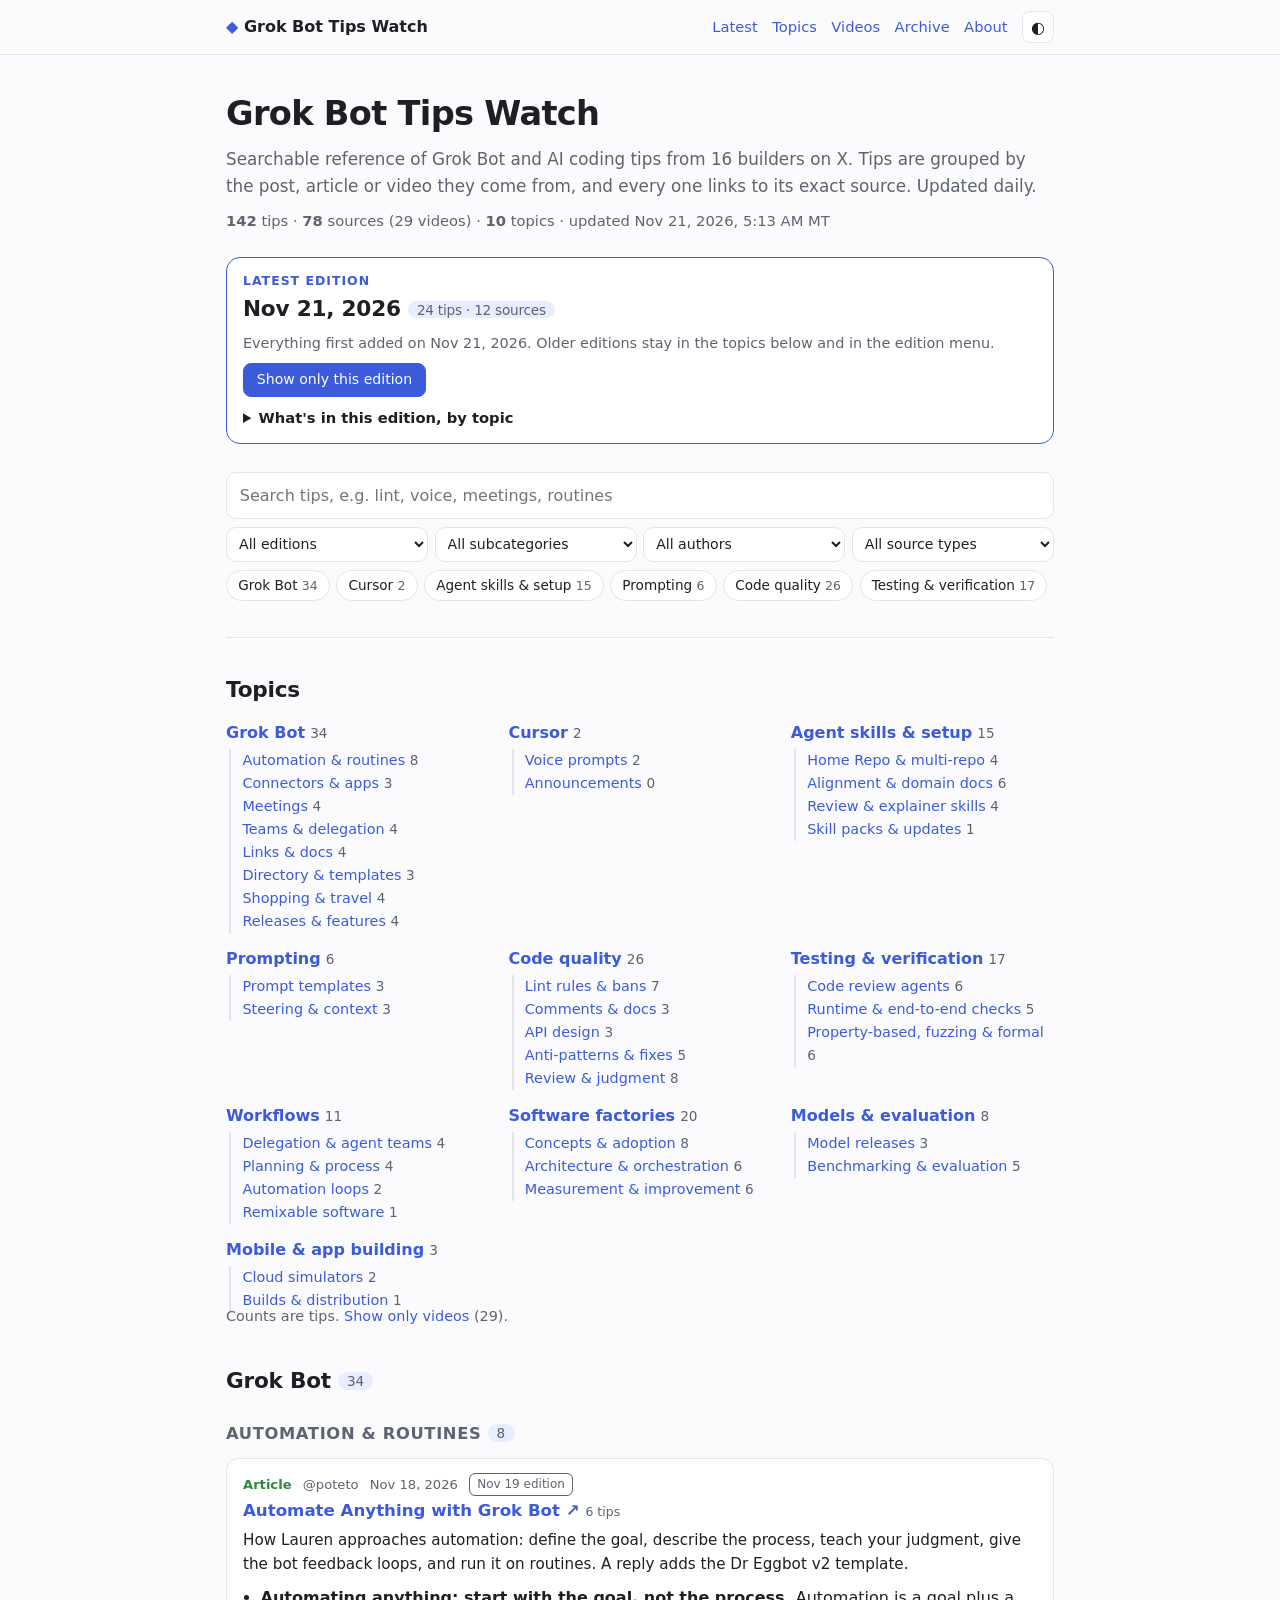
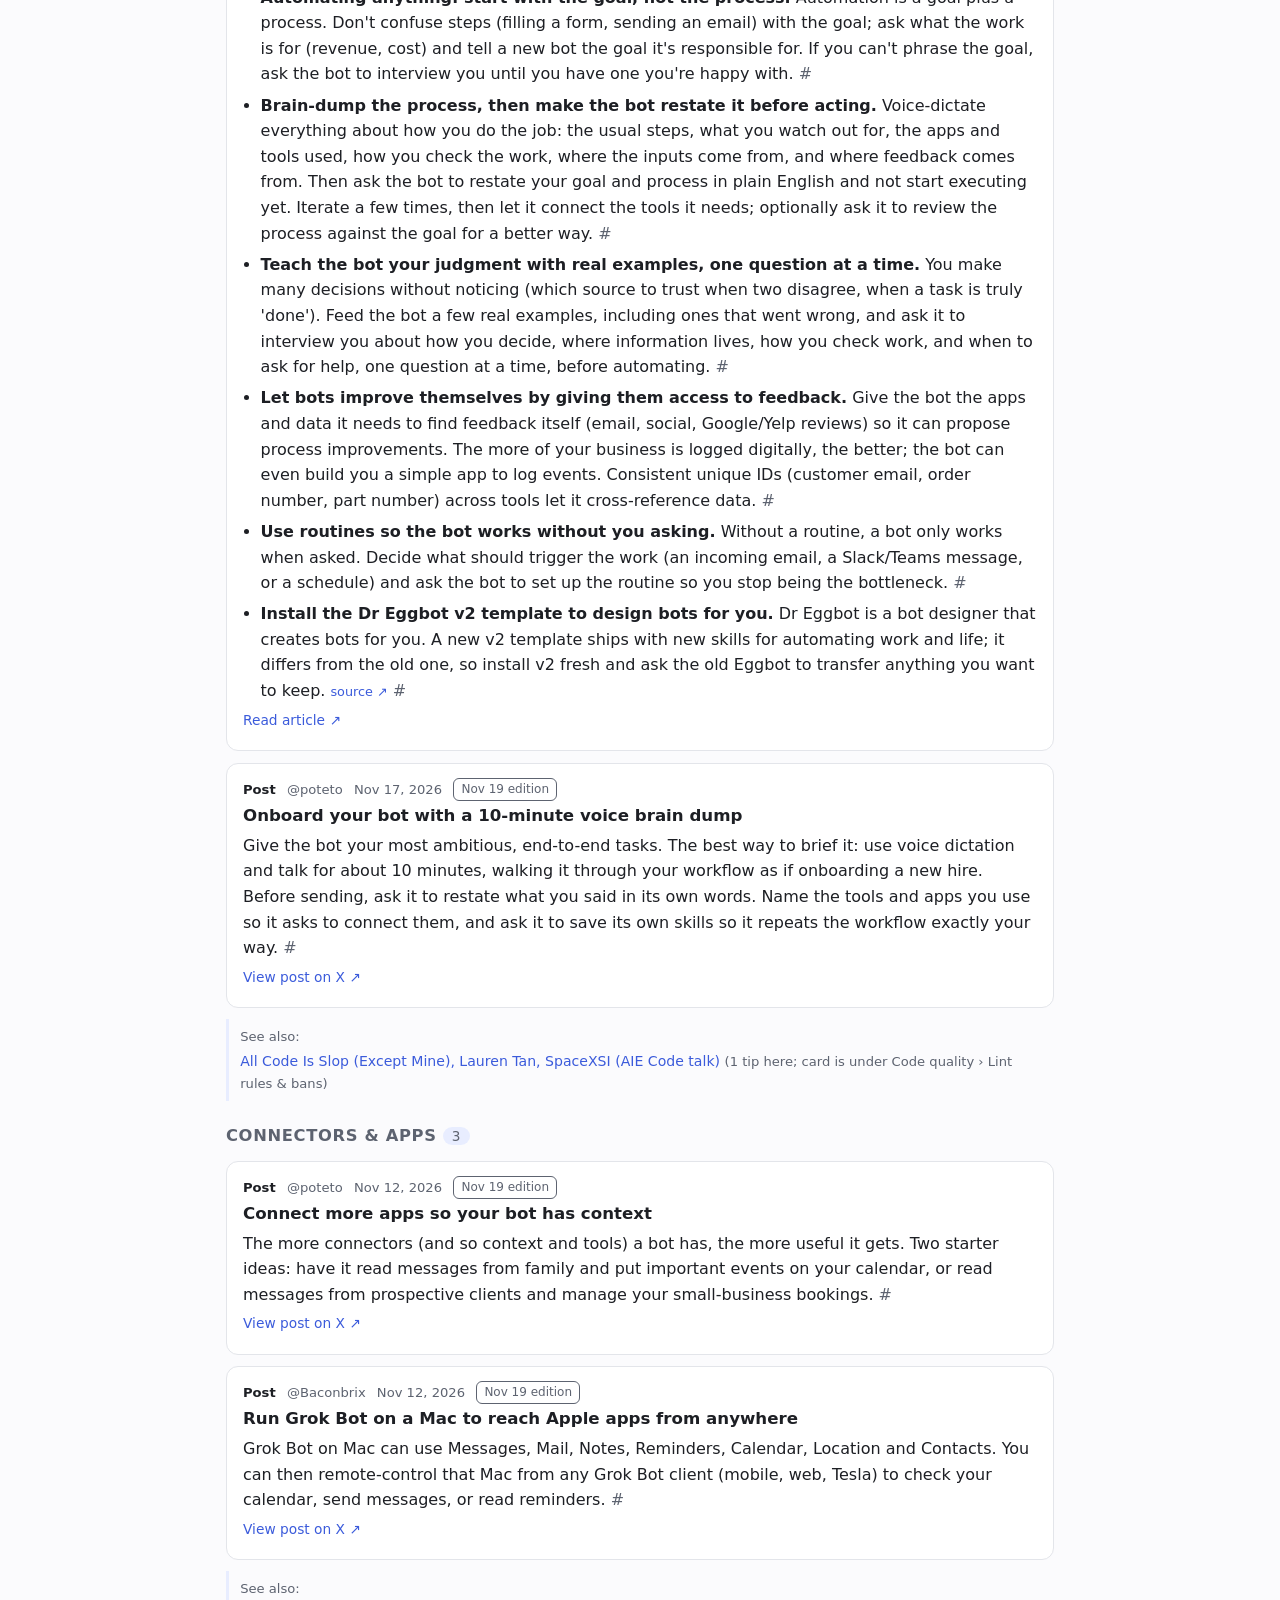
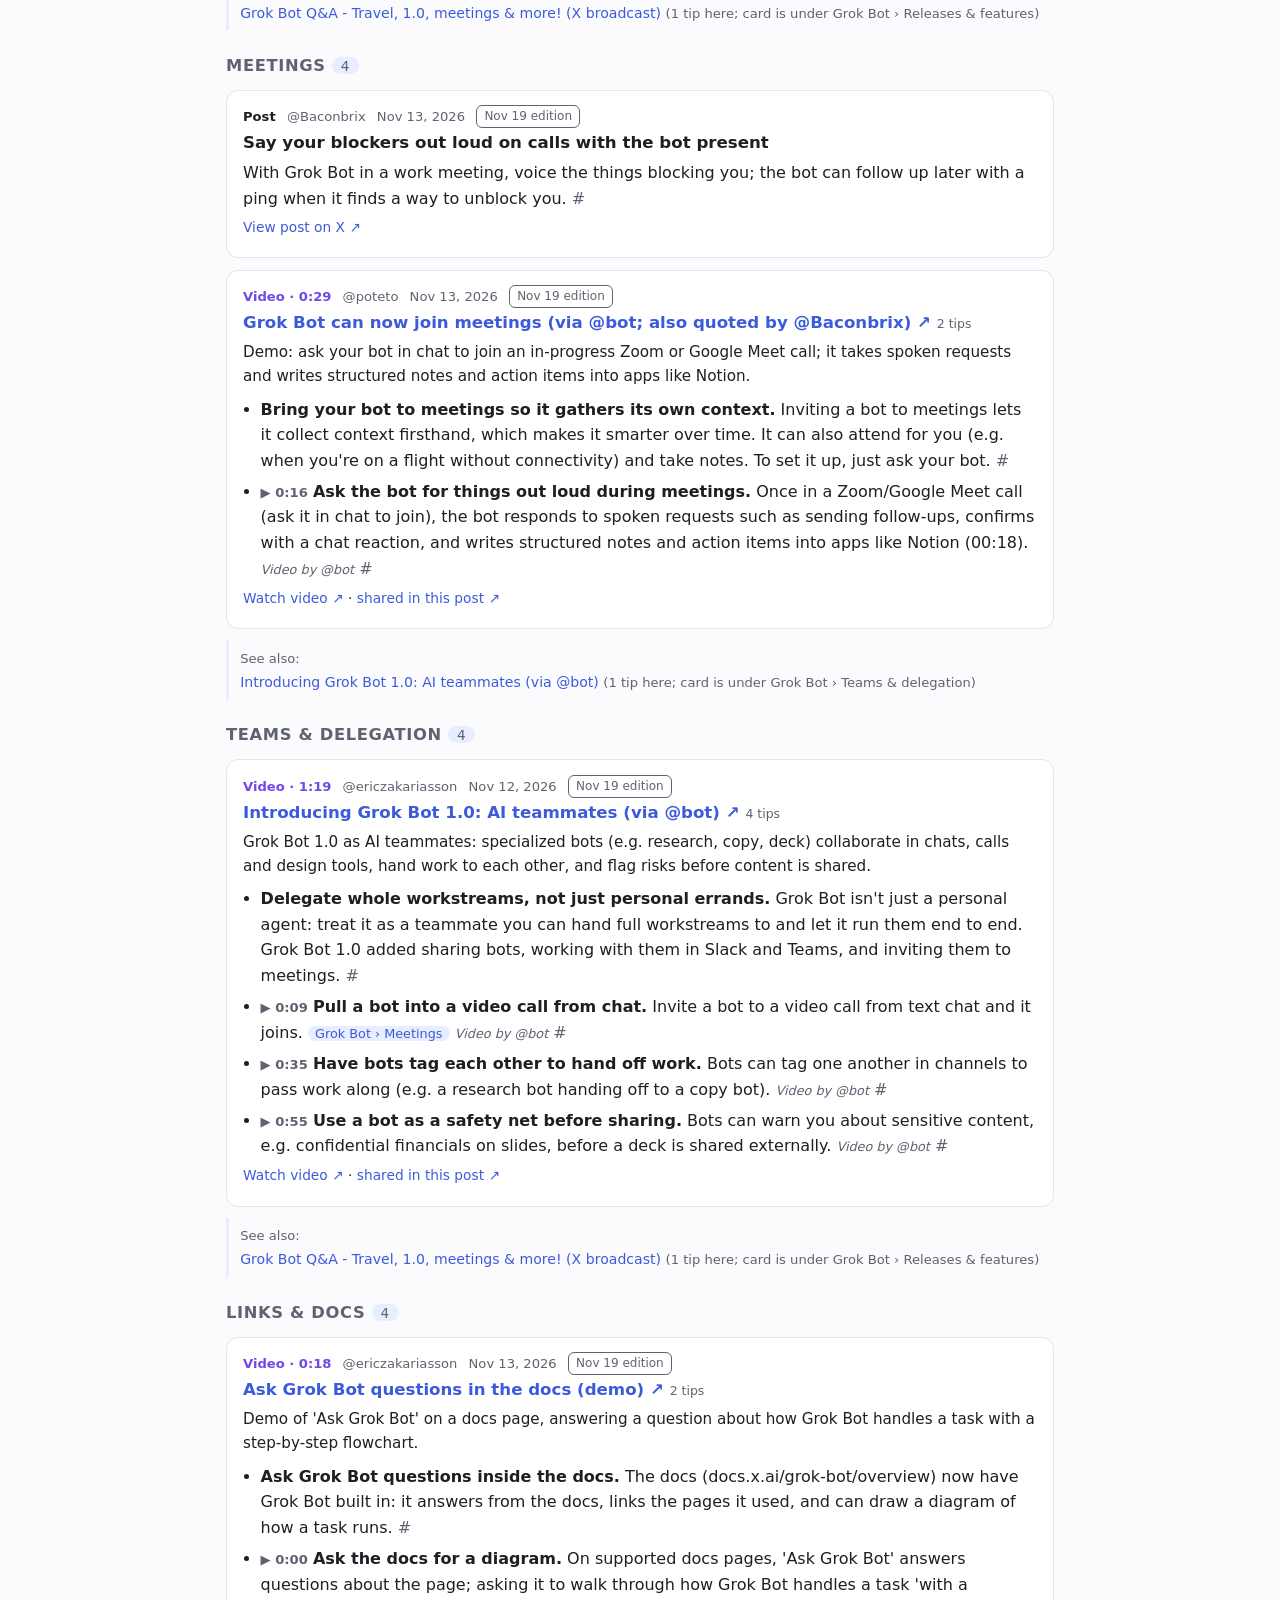
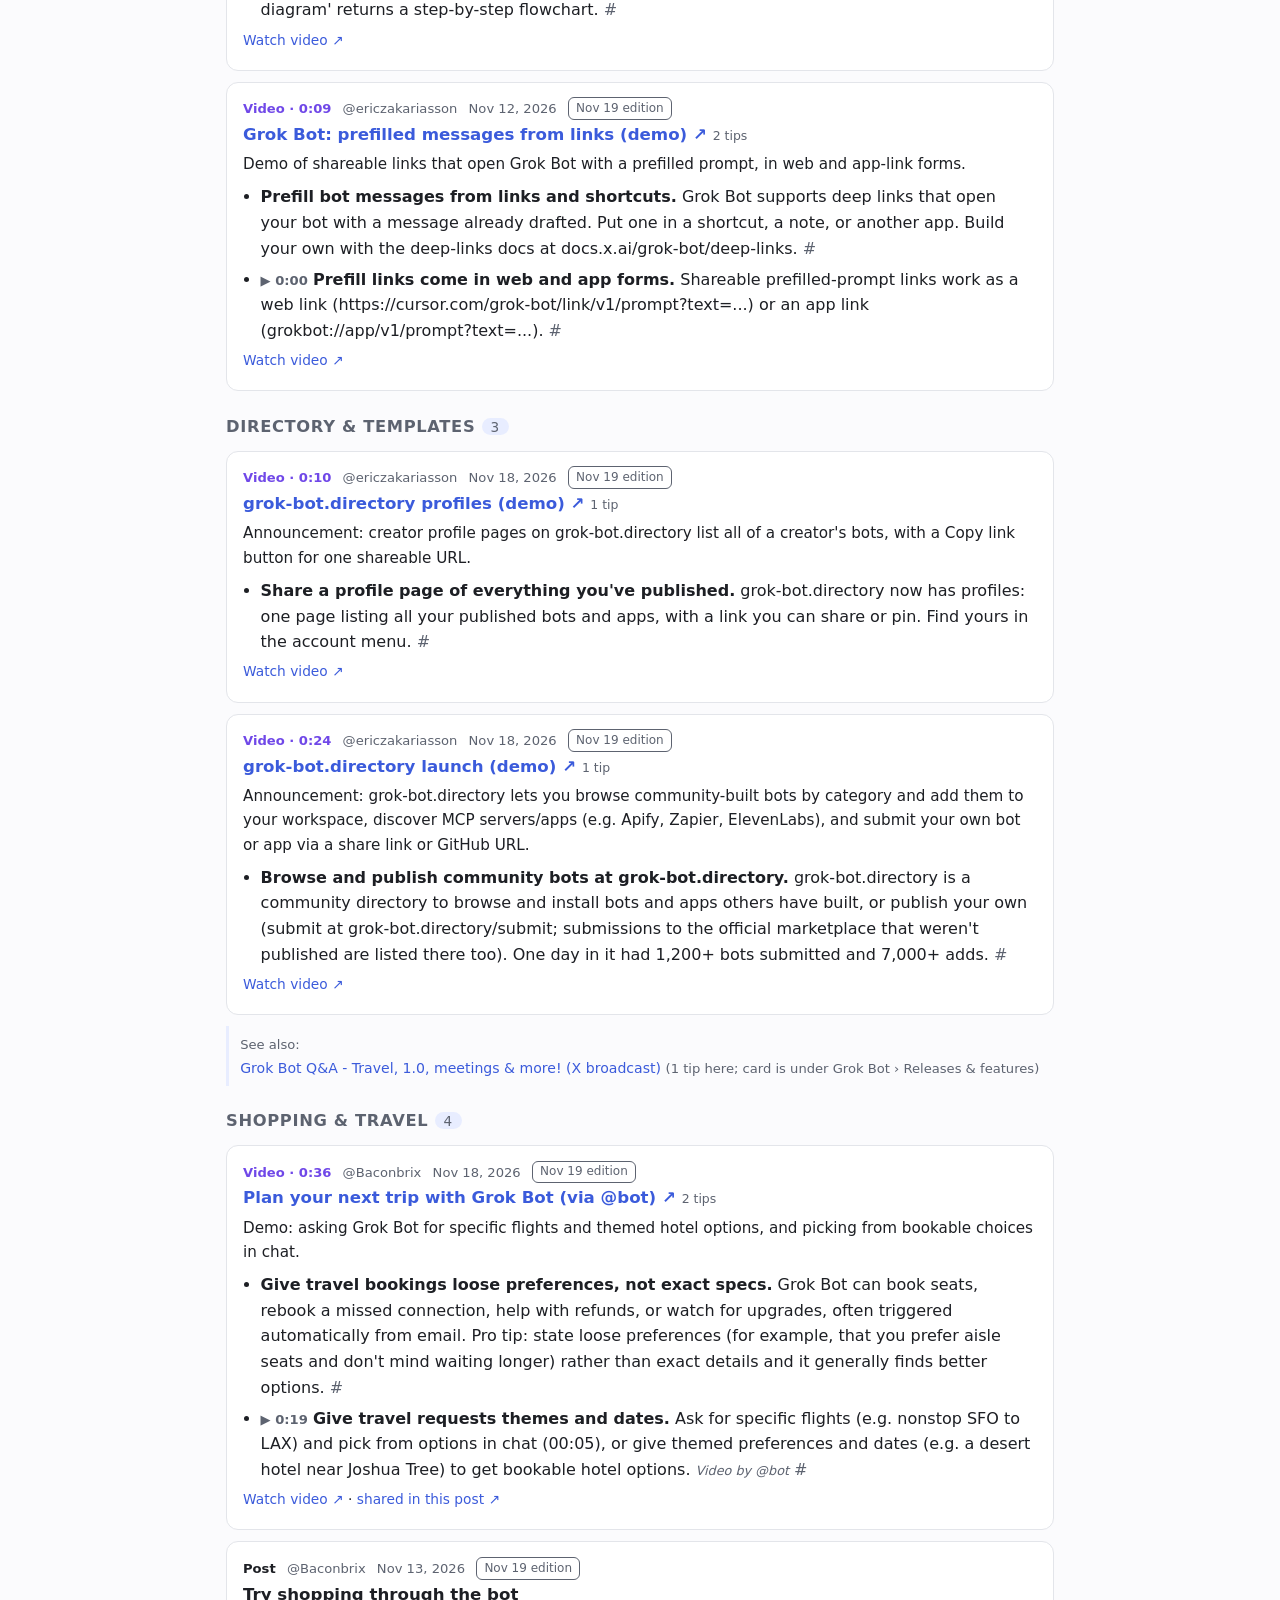
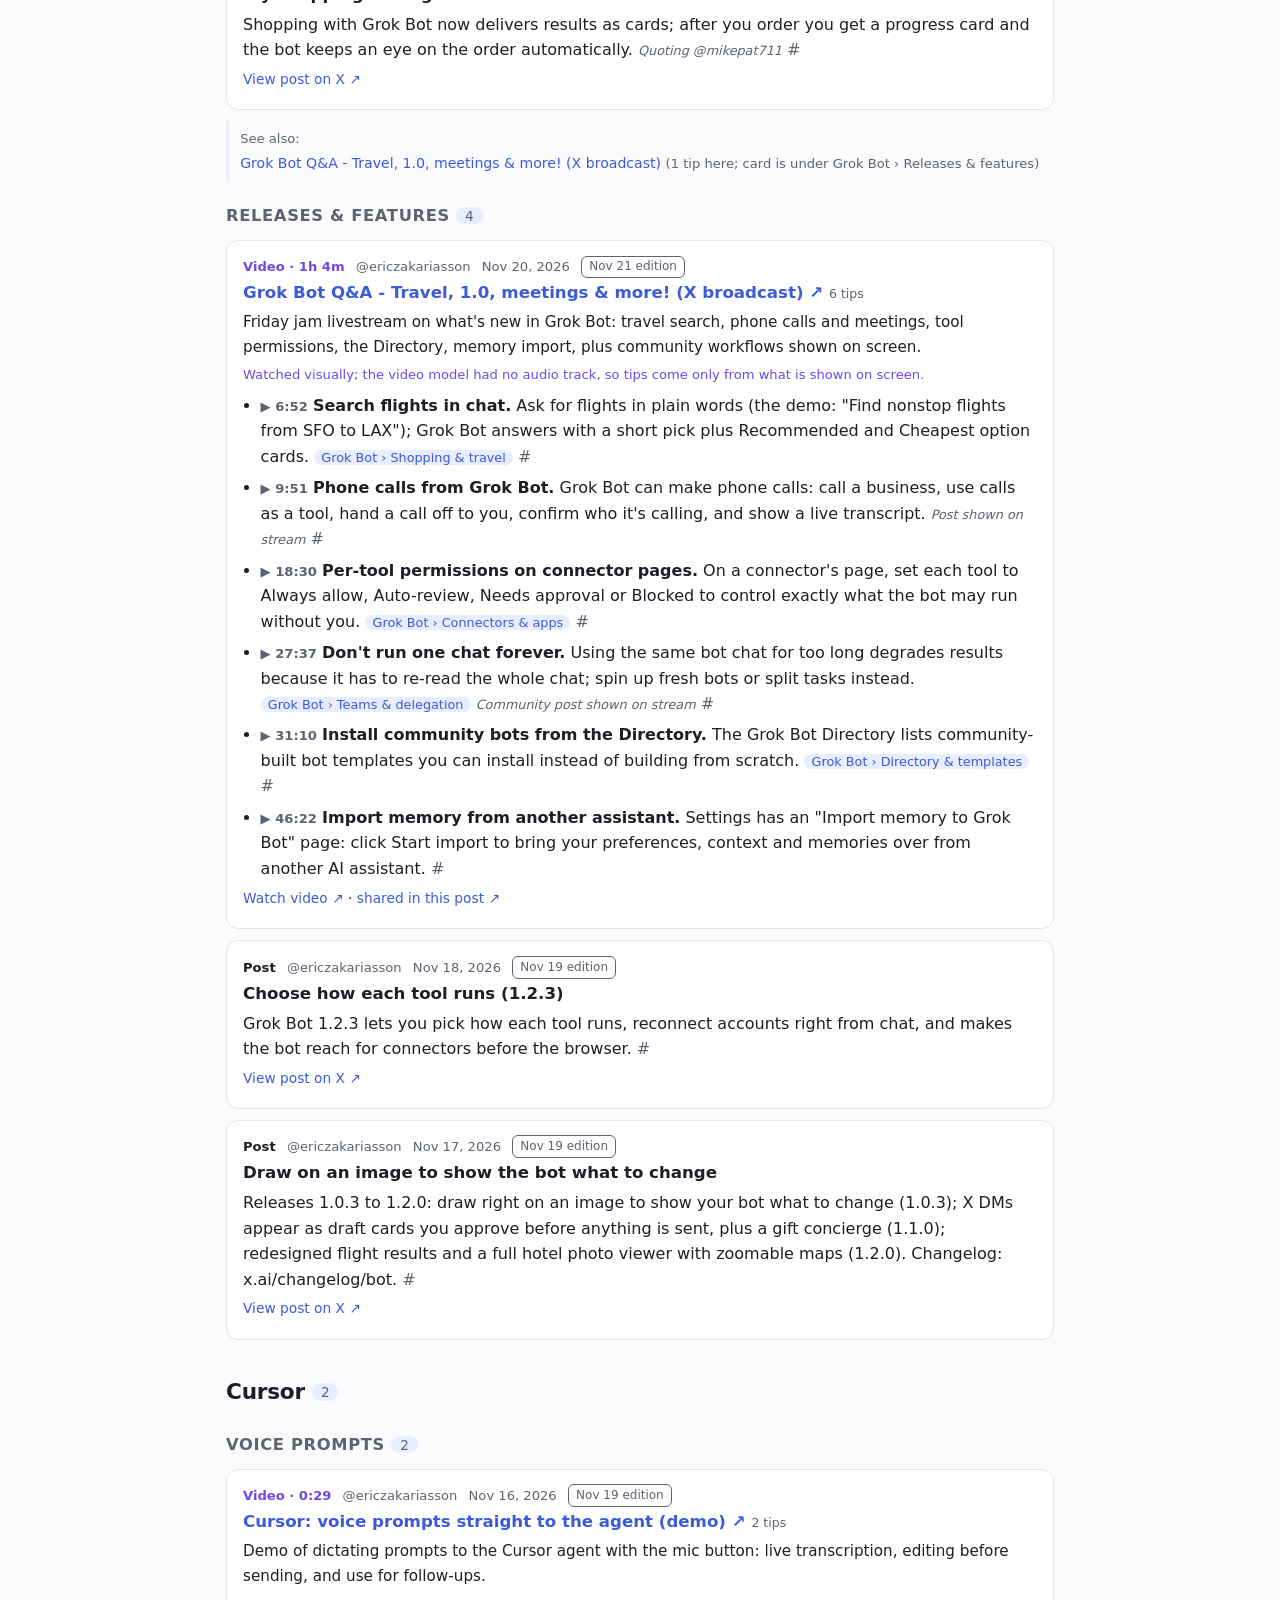
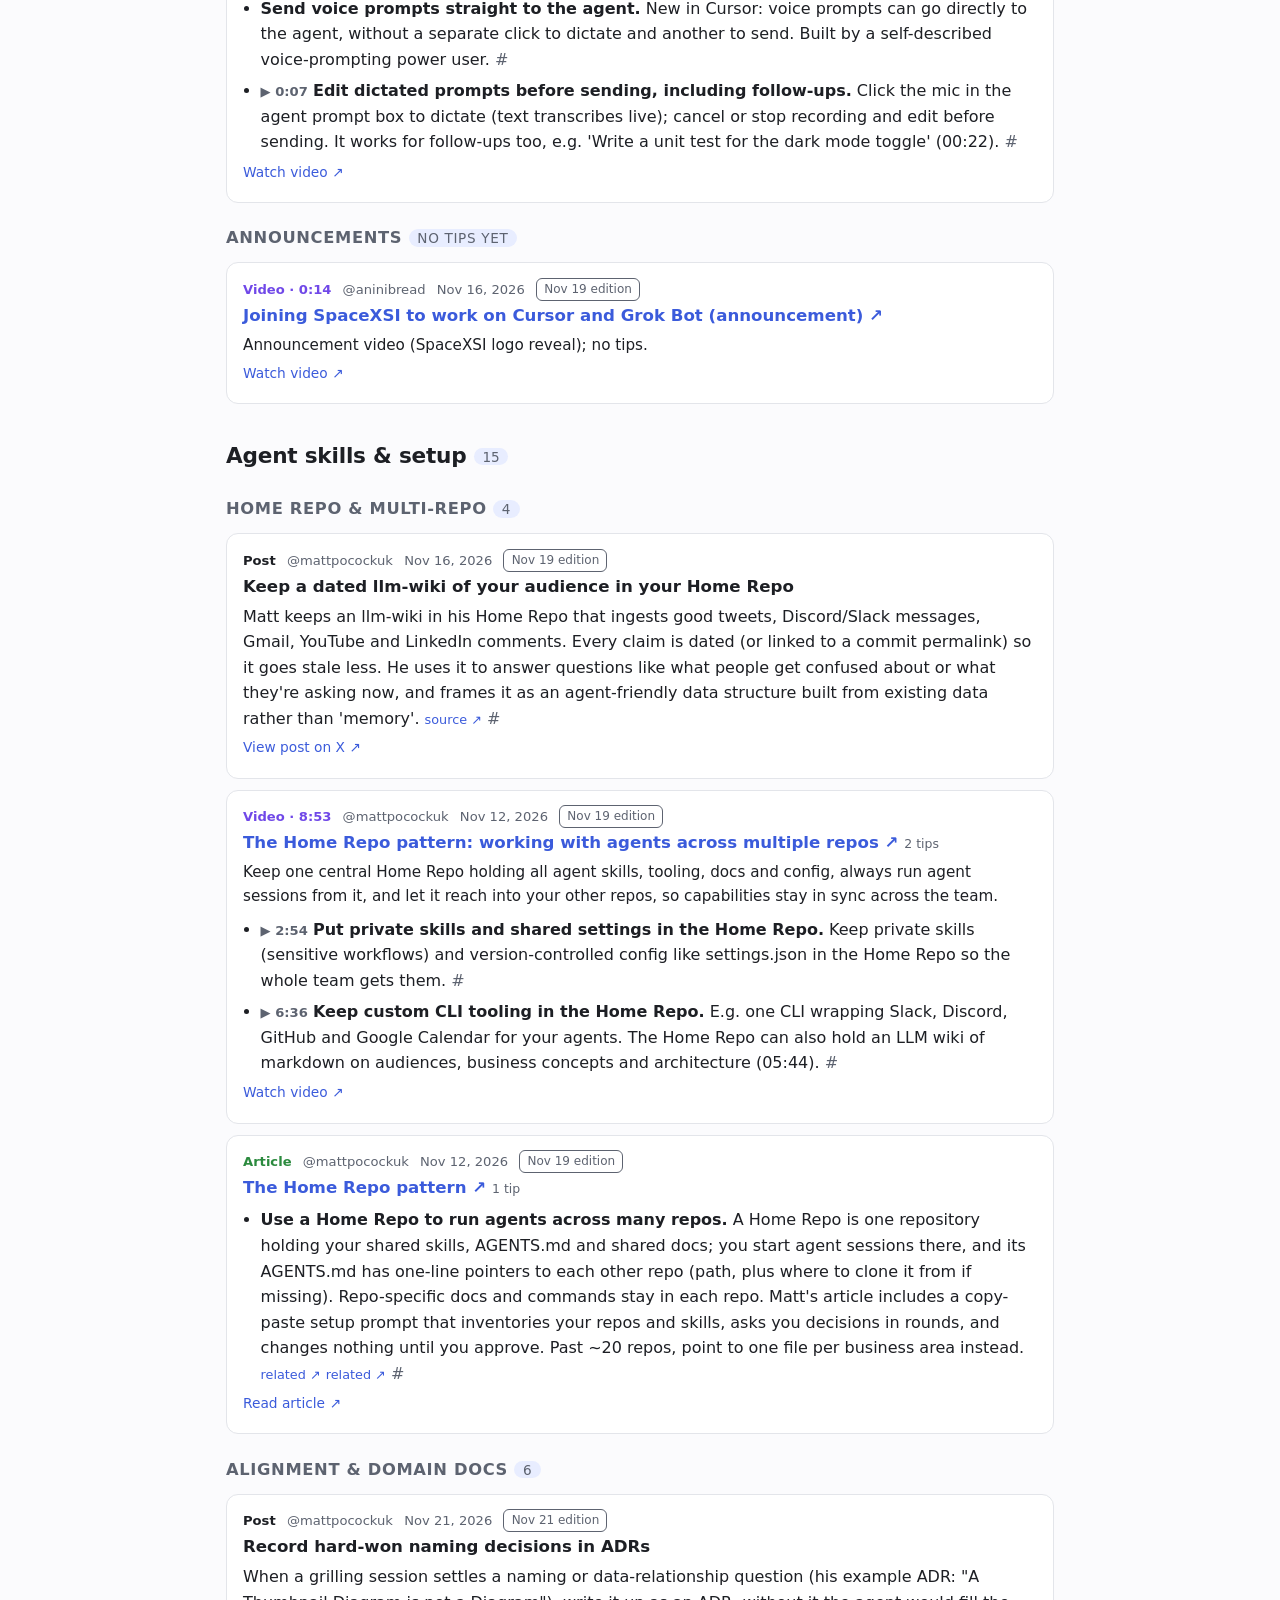
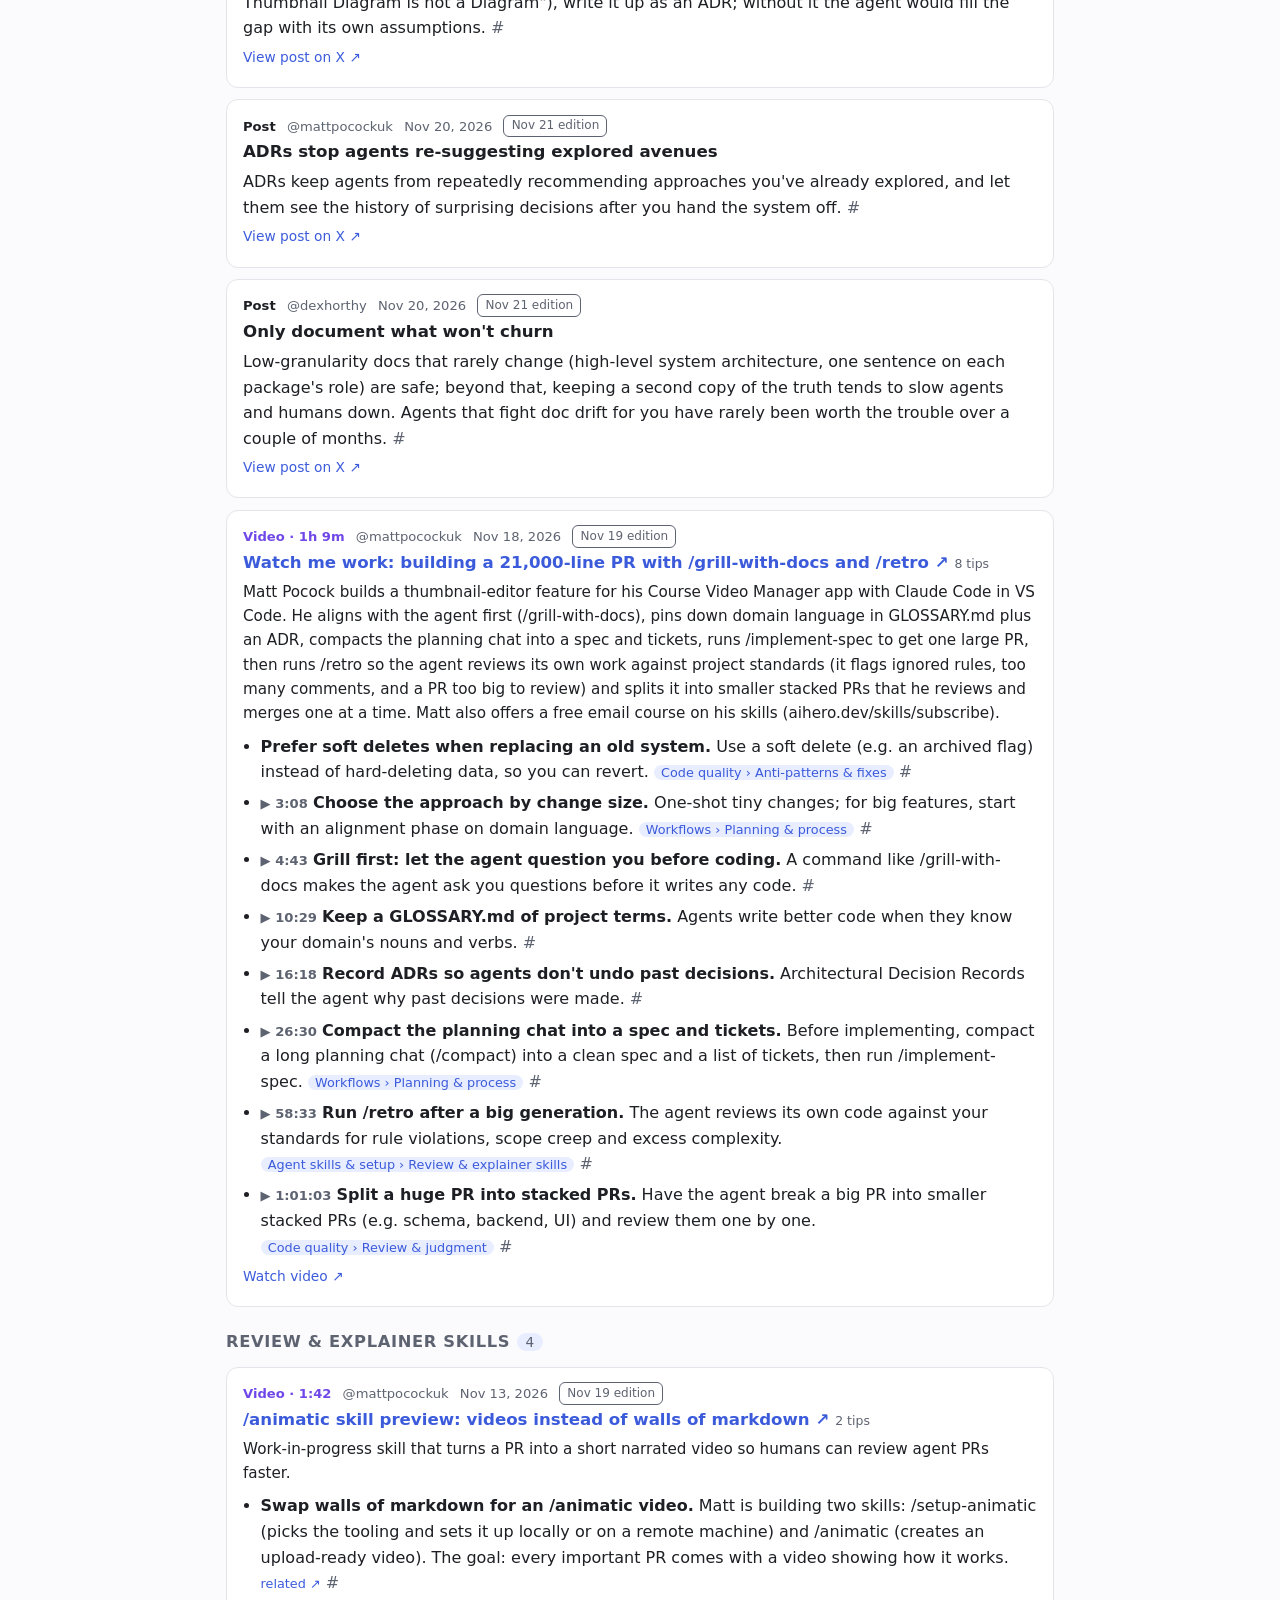
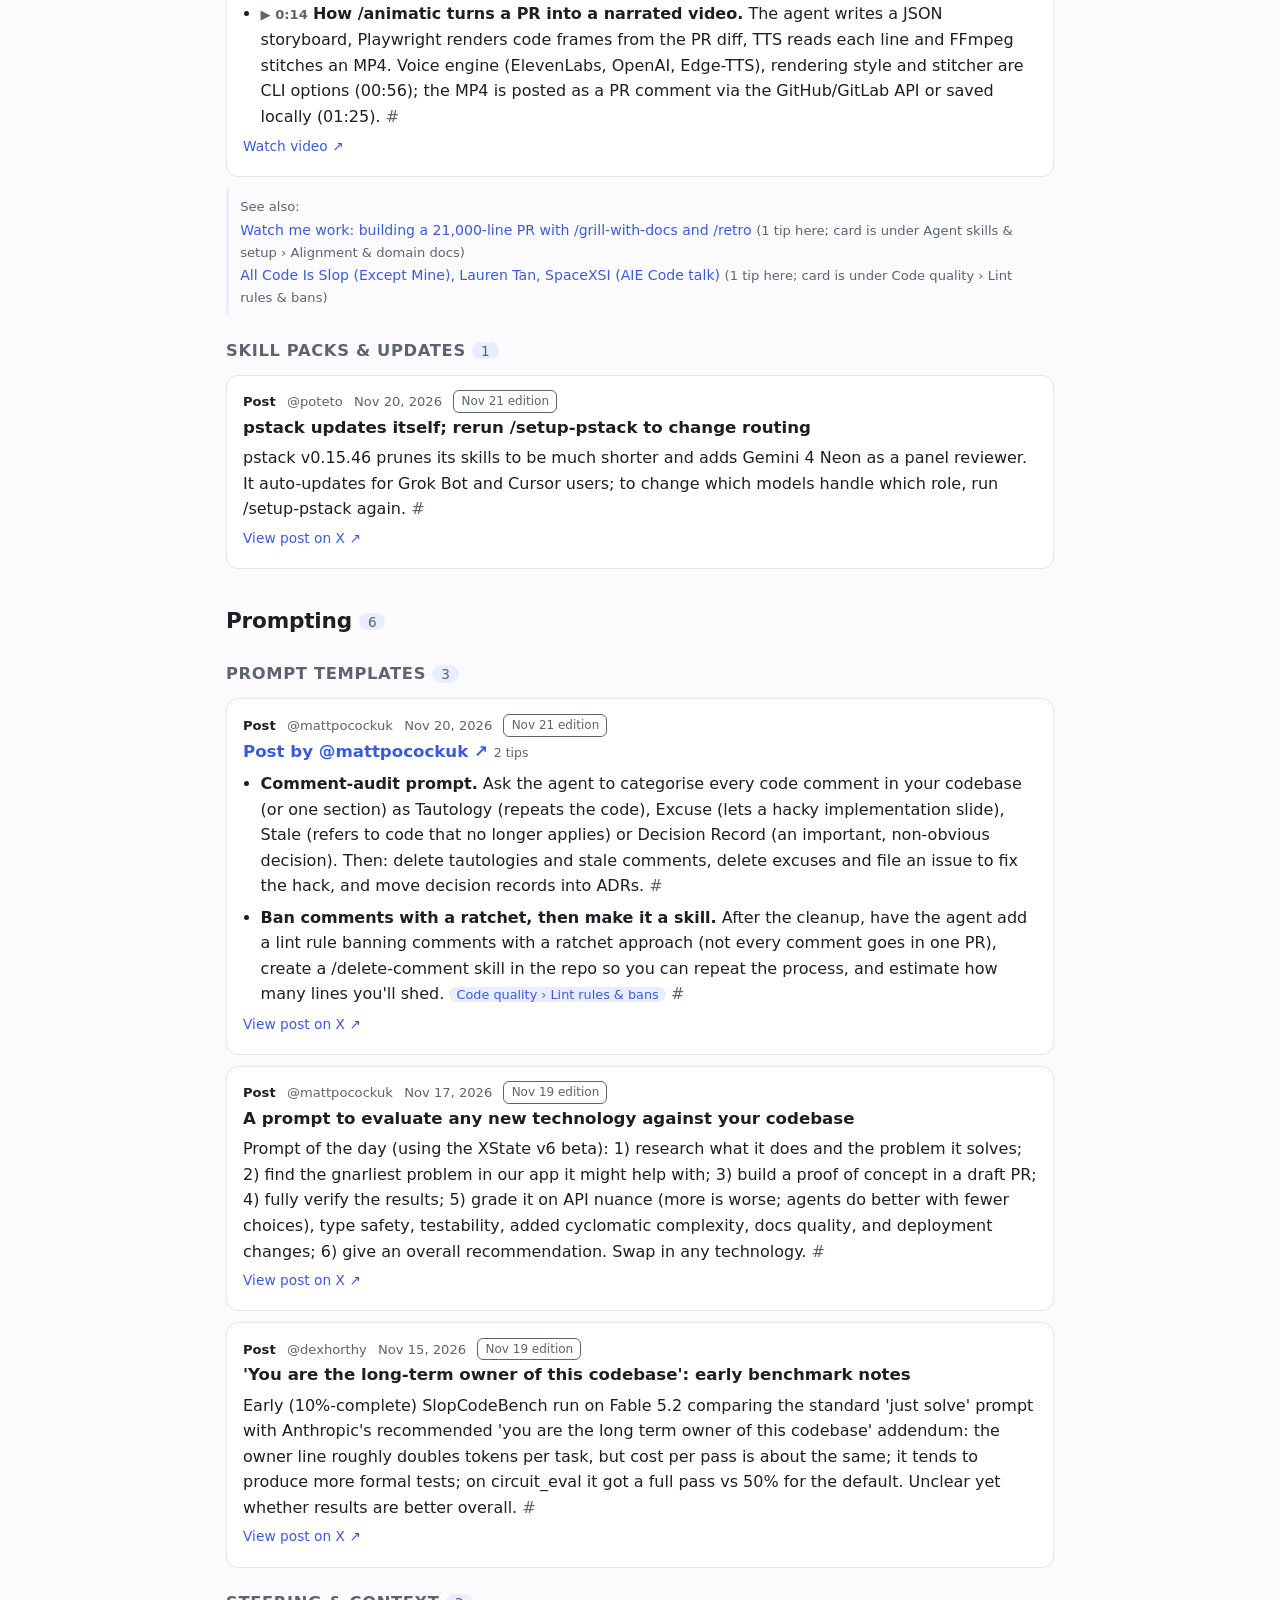
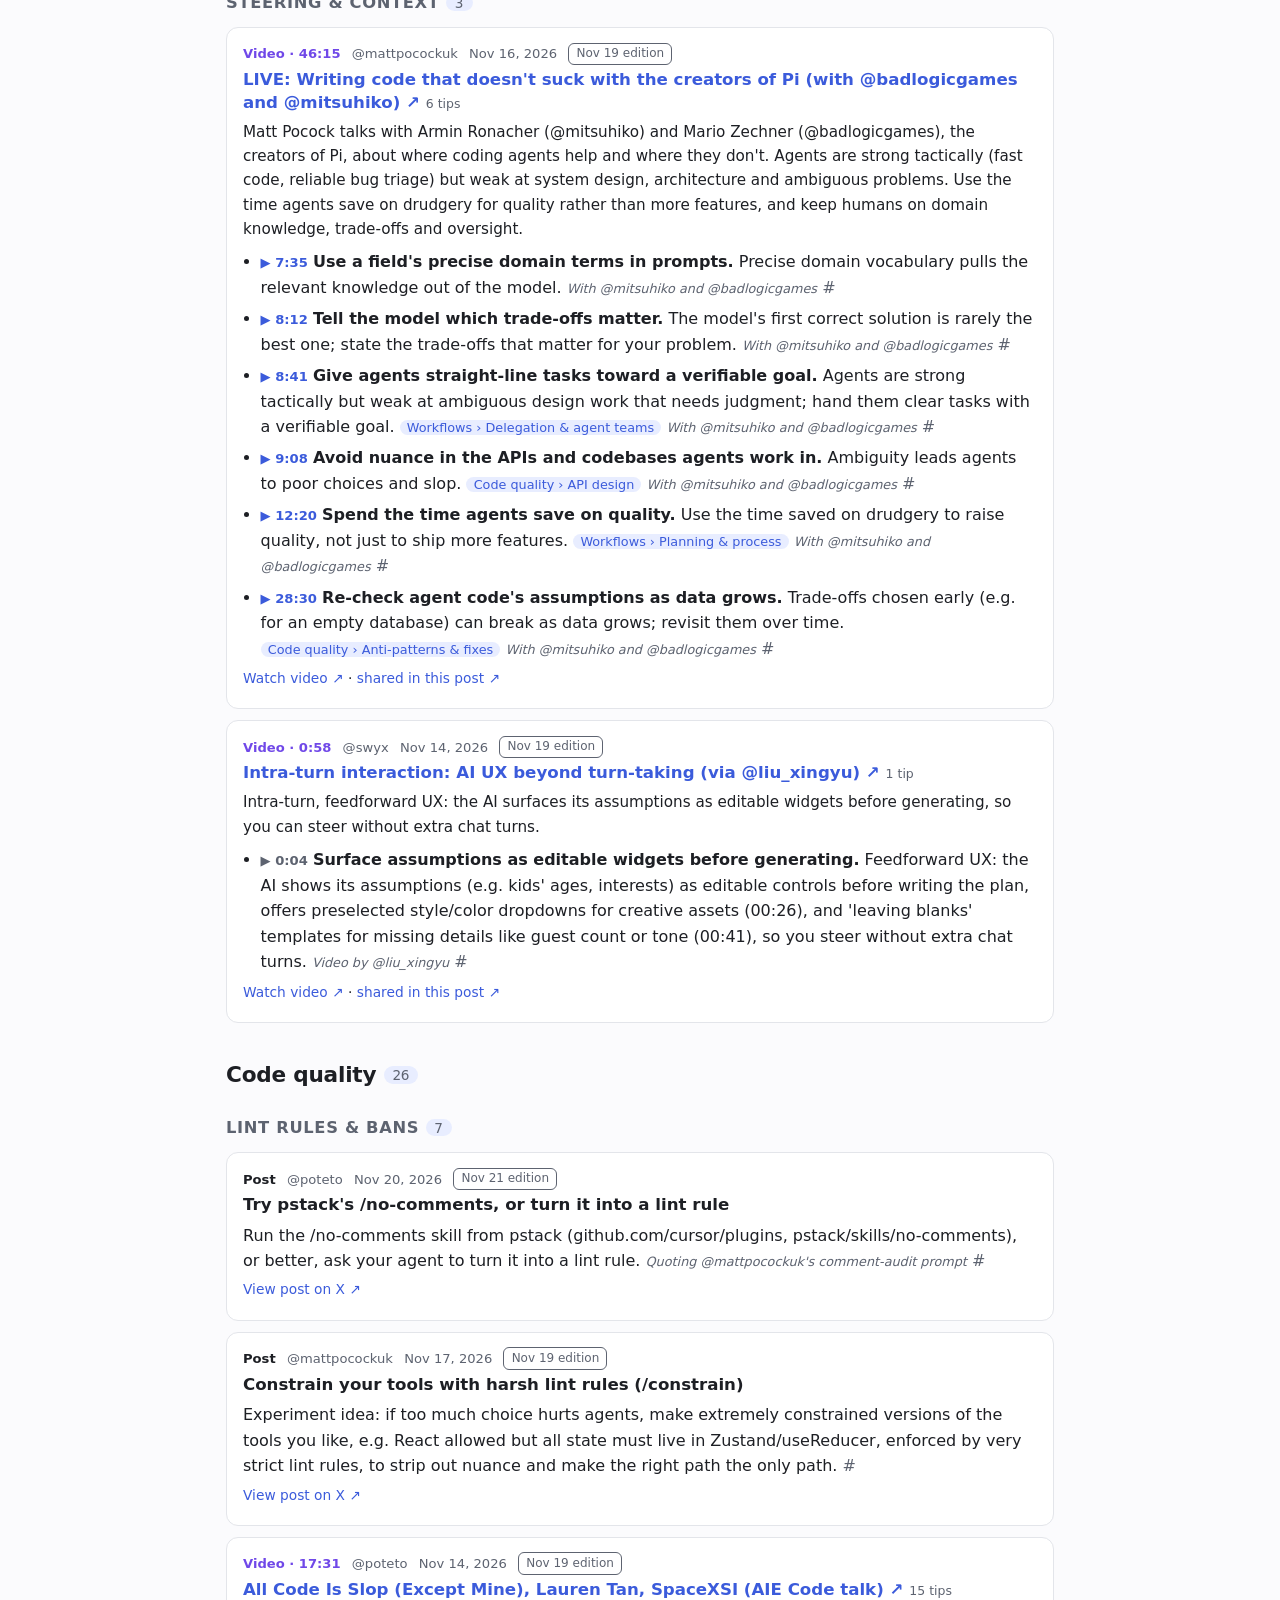
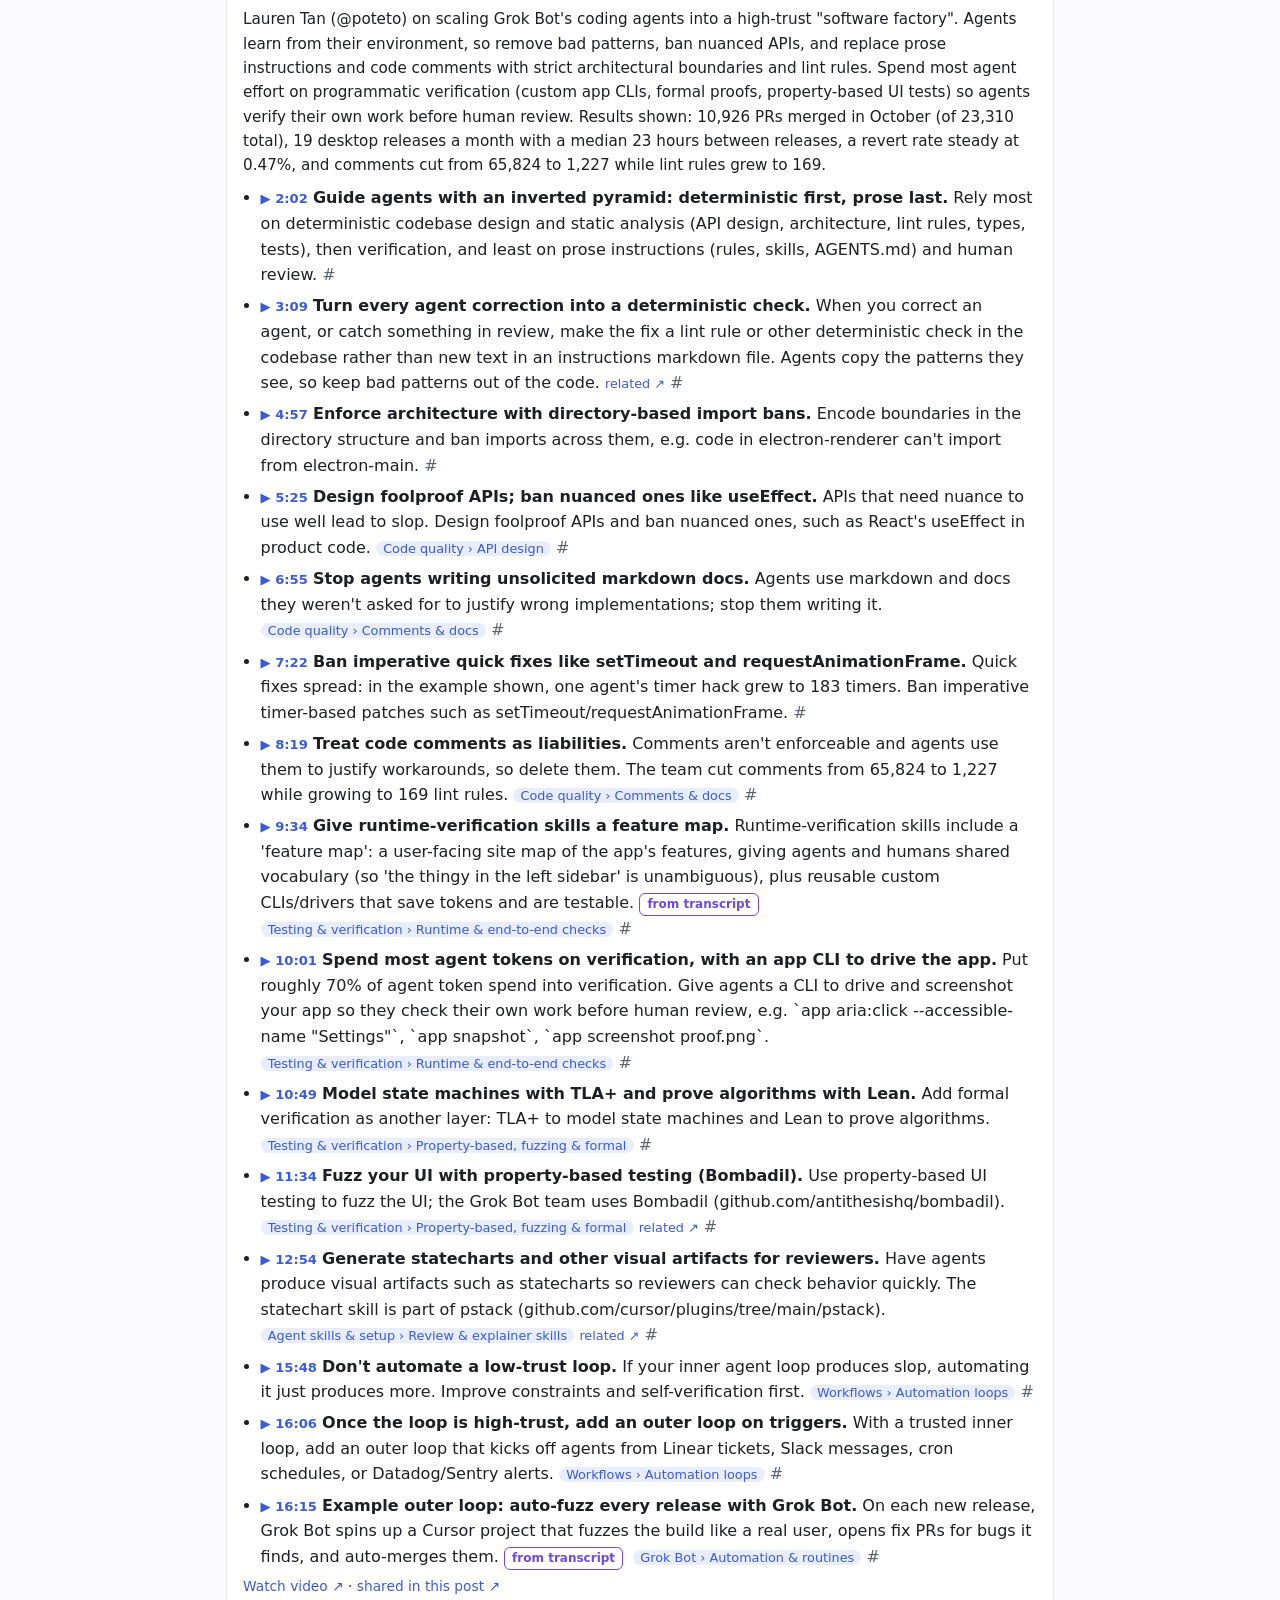
==== commit e4f09082: "Edition 2026-11-21: 24 new tips (ADRs, comment audits, pstack, software factories, Grok Bot Q&A stre" ====
--- a/index.html
+++ b/index.html
@@ -4,7 +4,7 @@
 <meta charset="utf-8">
 <meta name="viewport" content="width=device-width, initial-scale=1">
 <title>Grok Bot Tips Watch: Searchable reference of Grok Bot and AI coding tips from 16 builders on X</title>
-<meta name="description" content="118 tips from 66 sources across 10 topics on Grok Bot, Cursor, agent skills, prompting and AI coding workflows, each linked to its source.">
+<meta name="description" content="142 tips from 78 sources across 10 topics on Grok Bot, Cursor, agent skills, prompting and AI coding workflows, each linked to its source.">
 <link rel="canonical" href="https://cfmayer.github.io/ai-tips-watch/">
 <meta name="color-scheme" content="light dark">
 <script>(function(){var d=document.documentElement,t=null;try{t=localStorage.getItem('theme')}catch(e){}if(t!=='light'&&t!=='dark'){t=window.matchMedia&&matchMedia('(prefers-color-scheme: dark)').matches?'dark':'light'}d.setAttribute('data-theme',t)})();</script>
@@ -13,7 +13,7 @@
 <link rel="stylesheet" href="assets/site.css?v=0d86d147">
 <meta property="og:site_name" content="Grok Bot Tips Watch">
 <meta property="og:title" content="Grok Bot Tips Watch: Searchable reference of Grok Bot and AI coding tips from 16 builders on X">
-<meta property="og:description" content="118 tips from 66 sources across 10 topics on Grok Bot, Cursor, agent skills, prompting and AI coding workflows, each linked to its source.">
+<meta property="og:description" content="142 tips from 78 sources across 10 topics on Grok Bot, Cursor, agent skills, prompting and AI coding workflows, each linked to its source.">
 <meta property="og:type" content="website">
 <meta property="og:url" content="https://cfmayer.github.io/ai-tips-watch/">
 </head>
@@ -37,31 +37,31 @@
 <section class="hero">
   <h1>Grok Bot Tips Watch</h1>
   <p class="lede">Searchable reference of Grok Bot and AI coding tips from 16 builders on X. Tips are grouped by the post, article or video they come from, and every one links to its exact source. Updated daily.</p>
-  <p class="stats"><strong>118</strong> tips · <strong>66</strong> sources (26 videos) · <strong>10</strong> topics · updated Nov 19, 2026, 6:28 PM MT</p>
-</section>
-<section class="latest" id="latest" data-edition="2026-11-19">
+  <p class="stats"><strong>142</strong> tips · <strong>78</strong> sources (29 videos) · <strong>10</strong> topics · updated Nov 21, 2026, 5:13 AM MT</p>
+</section>
+<section class="latest" id="latest" data-edition="2026-11-21">
   <p class="kicker">Latest edition</p>
-  <h2>Nov 19, 2026 <span class="count">118 tips · 66 sources</span></h2>
-  <p class="hint">Everything first added on Nov 19, 2026 (3 runs). Older editions stay in the topics below and in the edition menu.</p>
-  <div class="latest-actions"><button type="button" class="btn" id="only-latest" data-edition="2026-11-19">Show only this edition</button></div>
-  <details class="edindex"><summary>What's in this edition, by topic</summary><div class="eitopic"><h3>Grok Bot</h3><div class="eisub"><h4>Automation &amp; routines</h4><ul><li><a href="#s-x-2123159537016533493">Automate Anything with Grok Bot</a> <span>6</span></li><li><a href="#x-2122774297840398639">Onboard your bot with a 10-minute voice brain dump</a></li><li><a href="#s-yt-O_zcc6Xl12g">All Code Is Slop (Except Mine), Lauren Tan, SpaceXSI (AIE Code talk)</a></li></ul></div><div class="eisub"><h4>Connectors &amp; apps</h4><ul><li><a href="#x-2120967515224609057">Connect more apps so your bot has context</a></li><li><a href="#x-2120958346731946063">Run Grok Bot on a Mac to reach Apple apps from anywhere</a></li></ul></div><div class="eisub"><h4>Meetings</h4><ul><li><a href="#x-2121327615072219448">Say your blockers out loud on calls with the bot present</a></li><li><a href="#s-x-2121320089920430181">Grok Bot can now join meetings (via @bot; also quoted by @Baconbrix)</a> <span>2</span></li><li><a href="#s-x-2120582957782200586">Introducing Grok Bot 1.0: AI teammates (via @bot)</a></li></ul></div><div class="eisub"><h4>Teams &amp; delegation</h4><ul><li><a href="#s-x-2120582957782200586">Introducing Grok Bot 1.0: AI teammates (via @bot)</a> <span>3</span></li></ul></div><div class="eisub"><h4>Links &amp; docs</h4><ul><li><a href="#s-x-2121294195843629360">Ask Grok Bot questions in the docs (demo)</a> <span>2</span></li><li><a href="#s-x-2120959534537871653">Grok Bot: prefilled messages from links (demo)</a> <span>2</span></li></ul></div><div class="eisub"><h4>Directory &amp; templates</h4><ul><li><a href="#s-x-2123192242965737807">grok-bot.directory profiles (demo)</a></li><li><a href="#s-x-2123102642704675241">grok-bot.directory launch (demo)</a></li></ul></div><div class="eisub"><h4>Shopping &amp; travel</h4><ul><li><a href="#s-x-2123121401762918718">Plan your next trip with Grok Bot (via @bot)</a> <span>2</span></li><li><a href="#x-2121272900154163322">Try shopping through the bot</a></li></ul></div><div class="eisub"><h4>Releases &amp; features</h4><ul><li><a href="#x-2123178980010332646">Choose how each tool runs (1.2.3)</a></li><li><a href="#x-2122763062533079344">Draw on an image to show the bot what to change</a></li></ul></div></div><div class="eitopic"><h3>Cursor</h3><div class="eisub"><h4>Voice prompts</h4><ul><li><a href="#s-x-2122419926208249898">Cursor: voice prompts straight to the agent (demo)</a> <span>2</span></li></ul></div><div class="eisub"><h4>Announcements</h4><ul><li><a href="#s-x-2122389444678586512">Joining SpaceXSI to work on Cursor and Grok Bot (announcement)</a></li></ul></div></div><div class="eitopic"><h3>Agent skills &amp; setup</h3><div class="eisub"><h4>Home Repo &amp; multi-repo</h4><ul><li><a href="#x-2122289114183516440">Keep a dated llm-wiki of your audience in your Home Repo</a></li><li><a href="#s-x-2120847219788308872">The Home Repo pattern: working with agents across multiple repos</a> <span>2</span></li><li><a href="#s-url-www-aihero-dev-the-home-repo-pattern">The Home Repo pattern</a></li></ul></div><div class="eisub"><h4>Alignment &amp; domain docs</h4><ul><li><a href="#s-x-2123098316867051991">Watch me work: building a 21,000-line PR with /grill-with-docs and /retro</a> <span>3</span></li></ul></div><div class="eisub"><h4>Review &amp; explainer skills</h4><ul><li><a href="#s-x-2123098316867051991">Watch me work: building a 21,000-line PR with /grill-with-docs and /retro</a></li><li><a href="#s-yt-O_zcc6Xl12g">All Code Is Slop (Except Mine), Lauren Tan, SpaceXSI (AIE Code talk)</a></li><li><a href="#s-x-2121211579098083668">/animatic skill preview: videos instead of walls of markdown</a> <span>2</span></li></ul></div></div><div class="eitopic"><h3>Prompting</h3><div class="eisub"><h4>Prompt templates</h4><ul><li><a href="#x-2122618527840354327">A prompt to evaluate any new technology against your codebase</a></li><li><a href="#x-2122136000067723334">&#x27;You are the long-term owner of this codebase&#x27;: early benchmark notes</a></li></ul></div><div class="eisub"><h4>Steering &amp; context</h4><ul><li><a href="#s-yt-ZBTegd8DUZM">LIVE: Writing code that doesn&#x27;t suck with the creators of Pi (with @badlogicgames and @mitsuhiko)</a> <span>2</span></li><li><a href="#s-x-2121015724374397183">Intra-turn interaction: AI UX beyond turn-taking (via @liu_xingyu)</a></li></ul></div></div><div class="eitopic"><h3>Code quality</h3><div class="eisub"><h4>Lint rules &amp; bans</h4><ul><li><a href="#x-2122659341685694586">Constrain your tools with harsh lint rules (/constrain)</a></li><li><a href="#s-yt-O_zcc6Xl12g">All Code Is Slop (Except Mine), Lauren Tan, SpaceXSI (AIE Code talk)</a> <span>4</span></li></ul></div><div class="eisub"><h4>Comments &amp; docs</h4><ul><li><a href="#s-yt-O_zcc6Xl12g">All Code Is Slop (Except Mine), Lauren Tan, SpaceXSI (AIE Code talk)</a> <span>2</span></li></ul></div><div class="eisub"><h4>API design</h4><ul><li><a href="#s-yt-ZBTegd8DUZM">LIVE: Writing code that doesn&#x27;t suck with the creators of Pi (with @badlogicgames and @mitsuhiko)</a></li><li><a href="#x-2122316570852487441">Remove nuance from agents&#x27; decisions (from @poteto&#x27;s AIE talk)</a></li><li><a href="#s-yt-O_zcc6Xl12g">All Code Is Slop (Except Mine), Lauren Tan, SpaceXSI (AIE Code talk)</a></li></ul></div><div class="eisub"><h4>Anti-patterns &amp; fixes</h4><ul><li><a href="#s-x-2123098316867051991">Watch me work: building a 21,000-line PR with /grill-with-docs and /retro</a></li><li><a href="#s-x-broadcast-2WXPoPRqBdVEPZ">Emergent Behaviors with Gabe Orlanski, creator of SlopCodeBench: AI That Works #81 (X broadcast)</a> <span>2</span></li><li><a href="#s-yt-ZBTegd8DUZM">LIVE: Writing code that doesn&#x27;t suck with the creators of Pi (with @badlogicgames and @mitsuhiko)</a></li><li><a href="#x-2121646643124809848">Quick fixes considered harmful: ask agents for the root-cause fix</a></li></ul></div><div class="eisub"><h4>Review &amp; judgment</h4><ul><li><a href="#s-x-2123566998294601980">&#x27;There will always be alpha in reviewing something&#x27;: No Slop Manifesto talk excerpt (via @aiDotEngineer)</a> <span>2</span></li><li><a href="#s-x-2123098316867051991">Watch me work: building a 21,000-line PR with /grill-with-docs and /retro</a></li><li><a href="#x-2122910519820681389">Step back before firing off many small agent changes</a></li><li><a href="#x-2122067662373269960">AI writes the code; you still decide what ships</a></li><li><a href="#x-2122028642515722319">Pace AI output to human speed</a></li><li><a href="#x-2121660606256435325">Keep reviewing something: plan, design, or result</a></li><li><a href="#x-2120791620828410078">Review diffs with diffview-plus.nvim + jj</a></li></ul></div></div><div class="eitopic"><h3>Testing &amp; verification</h3><div class="eisub"><h4>Code review agents</h4><ul><li><a href="#s-yt-uPCH2axUpbc">How to fix the code review bottleneck (full walkthrough), @BHolmesDev</a> <span>6</span></li></ul></div><div class="eisub"><h4>Runtime &amp; end-to-end checks</h4><ul><li><a href="#x-2123162993550823688-1304">Lots of agent-written tests don&#x27;t prove the system works</a></li><li><a href="#s-yt-O_zcc6Xl12g">All Code Is Slop (Except Mine), Lauren Tan, SpaceXSI (AIE Code talk)</a> <span>2</span></li><li><a href="#s-yt-uPCH2axUpbc">How to fix the code review bottleneck (full walkthrough), @BHolmesDev</a> <span>2</span></li></ul></div><div class="eisub"><h4>Property-based, fuzzing &amp; formal</h4><ul><li><a href="#x-2123389608549343504">Bombadil 0.8.0: faster browser and TUI fuzzing</a></li><li><a href="#s-x-2122973631370367160">Custom DST stack finding bugs in Kafka-over-object-storage (via @dzibanisms)</a></li><li><a href="#x-2122839807038816299">Generate property-based tests from both the spec and the code</a></li><li><a href="#x-2122331868800401691">Run Antithesis from your coding agent</a></li><li><a href="#s-x-2122254137920196618">Bombadil learning to solve a Rubik&#x27;s Cube</a></li><li><a href="#s-yt-O_zcc6Xl12g">All Code Is Slop (Except Mine), Lauren Tan, SpaceXSI (AIE Code talk)</a> <span>2</span></li><li><a href="#x-2120937720721920045">Bugs found are a floor, not a count</a></li><li><a href="#s-yt-ZZ19zhYnDKY">AIE CODE livestream: Google DeepMind, Anthropic, SpaceXSI, TypeSafe, Lovable, Ramp, etc. (about 9 hours)</a></li></ul></div></div><div class="eitopic"><h3>Workflows</h3><div class="eisub"><h4>Delegation &amp; agent teams</h4><ul><li><a href="#s-x-2123459506684543365">the builder (2026): a short film made by Factory Droids</a></li><li><a href="#x-2122818291144229075">One persistent bot per project, each with its own memory</a></li><li><a href="#x-2122746401482592549">Want agent managers that own outcomes, not &#x27;AI employees&#x27;</a></li><li><a href="#s-yt-ZBTegd8DUZM">LIVE: Writing code that doesn&#x27;t suck with the creators of Pi (with @badlogicgames and @mitsuhiko)</a></li></ul></div><div class="eisub"><h4>Planning &amp; process</h4><ul><li><a href="#s-x-2123098316867051991">Watch me work: building a 21,000-line PR with /grill-with-docs and /retro</a> <span>2</span></li><li><a href="#s-x-broadcast-2WXPoPRqBdVEPZ">Emergent Behaviors with Gabe Orlanski, creator of SlopCodeBench: AI That Works #81 (X broadcast)</a></li><li><a href="#s-yt-ZBTegd8DUZM">LIVE: Writing code that doesn&#x27;t suck with the creators of Pi (with @badlogicgames and @mitsuhiko)</a></li></ul></div><div class="eisub"><h4>Automation loops</h4><ul><li><a href="#s-yt-O_zcc6Xl12g">All Code Is Slop (Except Mine), Lauren Tan, SpaceXSI (AIE Code talk)</a> <span>2</span></li></ul></div></div><div class="eitopic"><h3>Software factories</h3><div class="eisub"><h4>Concepts &amp; adoption</h4><ul><li><a href="#s-x-2123493996286951624">Introducing Warp Learn: build a software factory (via @warpdotdev)</a></li><li><a href="#x-2122827126873485821">Bring agents to where the work already lives</a></li><li><a href="#s-x-2122348347088683232">Overcoming challenges in software factory adoption</a></li><li><a href="#x-2120966552472477810">Treat coding agents as an engineering problem, not a prompting problem</a></li><li><a href="#x-2120894453963768074">A string of prompts isn&#x27;t a factory</a></li></ul></div><div class="eisub"><h4>Architecture &amp; orchestration</h4><ul><li><a href="#s-x-2123493996286951624">Introducing Warp Learn: build a software factory (via @warpdotdev)</a></li><li><a href="#x-2122343954595340414">What a factory&#x27;s orchestration layer must do</a></li><li><a href="#x-2121318753711583254">The software factory stack, layer by layer</a></li><li><a href="#x-2121037698437972036">Blueprints plus an orchestrator agent, not rigid if-this-then-that</a></li></ul></div><div class="eisub"><h4>Measurement &amp; improvement</h4><ul><li><a href="#x-2122706371905049006">Five tools to measure and improve agent throughput</a></li><li><a href="#x-2121256829196067308">Keep the agent pipeline as version-controlled code</a></li></ul></div></div><div class="eitopic"><h3>Models &amp; evaluation</h3><div class="eisub"><h4>Model releases</h4><ul><li><a href="#x-2123198346802450926">Gemini 4 Neon in Cursor: new cost-performance frontier</a></li><li><a href="#x-2122862646265520150">Astra as a workflow automation model</a></li><li><a href="#x-2120944639633211619">Gemini 4 Hydrogen in Cursor: 54.3% on CursorBench</a></li></ul></div><div class="eisub"><h4>Benchmarking &amp; evaluation</h4><ul><li><a href="#s-x-broadcast-2WXPoPRqBdVEPZ">Emergent Behaviors with Gabe Orlanski, creator of SlopCodeBench: AI That Works #81 (X broadcast)</a> <span>2</span></li><li><a href="#x-2121421582338077111">Be skeptical of viral agent launches</a></li><li><a href="#s-x-2120702943003574441">Benchmarking Gemini 4 Carbon in Warp Factories (via @warpdotdev)</a> <span>2</span></li></ul></div></div><div class="eitopic"><h3>Mobile &amp; app building</h3><div class="eisub"><h4>Cloud simulators</h4><ul><li><a href="#s-x-2120924979898601506">Introducing Expo Simulators: cloud simulators built for agents (via @expo)</a> <span>2</span></li></ul></div><div class="eisub"><h4>Builds &amp; distribution</h4><ul><li><a href="#s-x-2120994964255748490">Exact Build + AppDrop announcement (via @eiioth)</a></li></ul></div></div></details>
+  <h2>Nov 21, 2026 <span class="count">24 tips · 12 sources</span></h2>
+  <p class="hint">Everything first added on Nov 21, 2026. Older editions stay in the topics below and in the edition menu.</p>
+  <div class="latest-actions"><button type="button" class="btn" id="only-latest" data-edition="2026-11-21">Show only this edition</button></div>
+  <details class="edindex"><summary>What's in this edition, by topic</summary><div class="eitopic"><h3>Grok Bot</h3><div class="eisub"><h4>Connectors &amp; apps</h4><ul><li><a href="#s-x-broadcast-2aWQllRAKjNOBd">Grok Bot Q&amp;A - Travel, 1.0, meetings &amp; more! (X broadcast)</a></li></ul></div><div class="eisub"><h4>Teams &amp; delegation</h4><ul><li><a href="#s-x-broadcast-2aWQllRAKjNOBd">Grok Bot Q&amp;A - Travel, 1.0, meetings &amp; more! (X broadcast)</a></li></ul></div><div class="eisub"><h4>Directory &amp; templates</h4><ul><li><a href="#s-x-broadcast-2aWQllRAKjNOBd">Grok Bot Q&amp;A - Travel, 1.0, meetings &amp; more! (X broadcast)</a></li></ul></div><div class="eisub"><h4>Shopping &amp; travel</h4><ul><li><a href="#s-x-broadcast-2aWQllRAKjNOBd">Grok Bot Q&amp;A - Travel, 1.0, meetings &amp; more! (X broadcast)</a></li></ul></div><div class="eisub"><h4>Releases &amp; features</h4><ul><li><a href="#s-x-broadcast-2aWQllRAKjNOBd">Grok Bot Q&amp;A - Travel, 1.0, meetings &amp; more! (X broadcast)</a> <span>2</span></li></ul></div></div><div class="eitopic"><h3>Agent skills &amp; setup</h3><div class="eisub"><h4>Alignment &amp; domain docs</h4><ul><li><a href="#x-2124058139477594142">Record hard-won naming decisions in ADRs</a></li><li><a href="#x-2123860812607758629">ADRs stop agents re-suggesting explored avenues</a></li><li><a href="#x-2123816567259697401">Only document what won&#x27;t churn</a></li></ul></div><div class="eisub"><h4>Skill packs &amp; updates</h4><ul><li><a href="#x-2123824683862855898">pstack updates itself; rerun /setup-pstack to change routing</a></li></ul></div></div><div class="eitopic"><h3>Prompting</h3><div class="eisub"><h4>Prompt templates</h4><ul><li><a href="#x-2123798388227403983">Comment-audit prompt</a></li></ul></div></div><div class="eitopic"><h3>Code quality</h3><div class="eisub"><h4>Lint rules &amp; bans</h4><ul><li><a href="#x-2123898792487576021">Try pstack&#x27;s /no-comments, or turn it into a lint rule</a></li><li><a href="#x-2123798388227403983-b">Ban comments with a ratchet, then make it a skill</a></li></ul></div><div class="eisub"><h4>Comments &amp; docs</h4><ul><li><a href="#x-2123861337650471082">Put the &#x27;why&#x27; in ADRs, not comments</a></li></ul></div></div><div class="eitopic"><h3>Workflows</h3><div class="eisub"><h4>Remixable software</h4><ul><li><a href="#s-x-2123825984231362902">voiced: open-source dictation, remixed by prompt</a></li></ul></div></div><div class="eitopic"><h3>Software factories</h3><div class="eisub"><h4>Concepts &amp; adoption</h4><ul><li><a href="#s-yt-0LeT996Hz3E">Engineer Your Coding Agents Like Any Other System — Zach Lloyd, Warp</a></li><li><a href="#x-2123808803070063033">Factories vs. agent teams</a></li><li><a href="#x-2123805046307430871">Hands-on software factory course</a></li></ul></div><div class="eisub"><h4>Architecture &amp; orchestration</h4><ul><li><a href="#s-yt-0LeT996Hz3E">Engineer Your Coding Agents Like Any Other System — Zach Lloyd, Warp</a> <span>2</span></li></ul></div><div class="eisub"><h4>Measurement &amp; improvement</h4><ul><li><a href="#s-yt-0LeT996Hz3E">Engineer Your Coding Agents Like Any Other System — Zach Lloyd, Warp</a> <span>4</span></li></ul></div></div></details>
 </section>
 <div class="controls" role="search">
   <label class="sr" for="q">Search tips</label>
   <input id="q" type="search" placeholder="Search tips, e.g. lint, voice, meetings, routines" autocomplete="off">
   <div class="selects">
-    <label class="sr" for="edition">Edition</label><select id="edition"><option value="">All editions</option><option value="2026-11-19">Nov 19, 2026 (latest) · 118 tips</option></select>
-    <label class="sr" for="subcat">Subcategory</label><select id="subcat"><option value="">All subcategories</option><optgroup label="Grok Bot"><option value="Grok Bot|Automation &amp; routines">Automation &amp; routines (8)</option><option value="Grok Bot|Connectors &amp; apps">Connectors &amp; apps (2)</option><option value="Grok Bot|Meetings">Meetings (4)</option><option value="Grok Bot|Teams &amp; delegation">Teams &amp; delegation (3)</option><option value="Grok Bot|Links &amp; docs">Links &amp; docs (4)</option><option value="Grok Bot|Directory &amp; templates">Directory &amp; templates (2)</option><option value="Grok Bot|Shopping &amp; travel">Shopping &amp; travel (3)</option><option value="Grok Bot|Releases &amp; features">Releases &amp; features (2)</option></optgroup><optgroup label="Cursor"><option value="Cursor|Voice prompts">Voice prompts (2)</option><option value="Cursor|Announcements">Announcements (0)</option></optgroup><optgroup label="Agent skills &amp; setup"><option value="Agent skills &amp; setup|Home Repo &amp; multi-repo">Home Repo &amp; multi-repo (4)</option><option value="Agent skills &amp; setup|Alignment &amp; domain docs">Alignment &amp; domain docs (3)</option><option value="Agent skills &amp; setup|Review &amp; explainer skills">Review &amp; explainer skills (4)</option></optgroup><optgroup label="Prompting"><option value="Prompting|Prompt templates">Prompt templates (2)</option><option value="Prompting|Steering &amp; context">Steering &amp; context (3)</option></optgroup><optgroup label="Code quality"><option value="Code quality|Lint rules &amp; bans">Lint rules &amp; bans (5)</option><option value="Code quality|Comments &amp; docs">Comments &amp; docs (2)</option><option value="Code quality|API design">API design (3)</option><option value="Code quality|Anti-patterns &amp; fixes">Anti-patterns &amp; fixes (5)</option><option value="Code quality|Review &amp; judgment">Review &amp; judgment (8)</option></optgroup><optgroup label="Testing &amp; verification"><option value="Testing &amp; verification|Code review agents">Code review agents (6)</option><option value="Testing &amp; verification|Runtime &amp; end-to-end checks">Runtime &amp; end-to-end checks (5)</option><option value="Testing &amp; verification|Property-based, fuzzing &amp; formal">Property-based, fuzzing &amp; formal (6)</option></optgroup><optgroup label="Workflows"><option value="Workflows|Delegation &amp; agent teams">Delegation &amp; agent teams (4)</option><option value="Workflows|Planning &amp; process">Planning &amp; process (4)</option><option value="Workflows|Automation loops">Automation loops (2)</option></optgroup><optgroup label="Software factories"><option value="Software factories|Concepts &amp; adoption">Concepts &amp; adoption (5)</option><option value="Software factories|Architecture &amp; orchestration">Architecture &amp; orchestration (4)</option><option value="Software factories|Measurement &amp; improvement">Measurement &amp; improvement (2)</option></optgroup><optgroup label="Models &amp; evaluation"><option value="Models &amp; evaluation|Model releases">Model releases (3)</option><option value="Models &amp; evaluation|Benchmarking &amp; evaluation">Benchmarking &amp; evaluation (5)</option></optgroup><optgroup label="Mobile &amp; app building"><option value="Mobile &amp; app building|Cloud simulators">Cloud simulators (2)</option><option value="Mobile &amp; app building|Builds &amp; distribution">Builds &amp; distribution (1)</option></optgroup></select>
+    <label class="sr" for="edition">Edition</label><select id="edition"><option value="">All editions</option><option value="2026-11-21">Nov 21, 2026 (latest) · 24 tips</option><option value="2026-11-19">Nov 19, 2026 · 118 tips</option></select>
+    <label class="sr" for="subcat">Subcategory</label><select id="subcat"><option value="">All subcategories</option><optgroup label="Grok Bot"><option value="Grok Bot|Automation &amp; routines">Automation &amp; routines (8)</option><option value="Grok Bot|Connectors &amp; apps">Connectors &amp; apps (3)</option><option value="Grok Bot|Meetings">Meetings (4)</option><option value="Grok Bot|Teams &amp; delegation">Teams &amp; delegation (4)</option><option value="Grok Bot|Links &amp; docs">Links &amp; docs (4)</option><option value="Grok Bot|Directory &amp; templates">Directory &amp; templates (3)</option><option value="Grok Bot|Shopping &amp; travel">Shopping &amp; travel (4)</option><option value="Grok Bot|Releases &amp; features">Releases &amp; features (4)</option></optgroup><optgroup label="Cursor"><option value="Cursor|Voice prompts">Voice prompts (2)</option><option value="Cursor|Announcements">Announcements (0)</option></optgroup><optgroup label="Agent skills &amp; setup"><option value="Agent skills &amp; setup|Home Repo &amp; multi-repo">Home Repo &amp; multi-repo (4)</option><option value="Agent skills &amp; setup|Alignment &amp; domain docs">Alignment &amp; domain docs (6)</option><option value="Agent skills &amp; setup|Review &amp; explainer skills">Review &amp; explainer skills (4)</option><option value="Agent skills &amp; setup|Skill packs &amp; updates">Skill packs &amp; updates (1)</option></optgroup><optgroup label="Prompting"><option value="Prompting|Prompt templates">Prompt templates (3)</option><option value="Prompting|Steering &amp; context">Steering &amp; context (3)</option></optgroup><optgroup label="Code quality"><option value="Code quality|Lint rules &amp; bans">Lint rules &amp; bans (7)</option><option value="Code quality|Comments &amp; docs">Comments &amp; docs (3)</option><option value="Code quality|API design">API design (3)</option><option value="Code quality|Anti-patterns &amp; fixes">Anti-patterns &amp; fixes (5)</option><option value="Code quality|Review &amp; judgment">Review &amp; judgment (8)</option></optgroup><optgroup label="Testing &amp; verification"><option value="Testing &amp; verification|Code review agents">Code review agents (6)</option><option value="Testing &amp; verification|Runtime &amp; end-to-end checks">Runtime &amp; end-to-end checks (5)</option><option value="Testing &amp; verification|Property-based, fuzzing &amp; formal">Property-based, fuzzing &amp; formal (6)</option></optgroup><optgroup label="Workflows"><option value="Workflows|Delegation &amp; agent teams">Delegation &amp; agent teams (4)</option><option value="Workflows|Planning &amp; process">Planning &amp; process (4)</option><option value="Workflows|Automation loops">Automation loops (2)</option><option value="Workflows|Remixable software">Remixable software (1)</option></optgroup><optgroup label="Software factories"><option value="Software factories|Concepts &amp; adoption">Concepts &amp; adoption (8)</option><option value="Software factories|Architecture &amp; orchestration">Architecture &amp; orchestration (6)</option><option value="Software factories|Measurement &amp; improvement">Measurement &amp; improvement (6)</option></optgroup><optgroup label="Models &amp; evaluation"><option value="Models &amp; evaluation|Model releases">Model releases (3)</option><option value="Models &amp; evaluation|Benchmarking &amp; evaluation">Benchmarking &amp; evaluation (5)</option></optgroup><optgroup label="Mobile &amp; app building"><option value="Mobile &amp; app building|Cloud simulators">Cloud simulators (2)</option><option value="Mobile &amp; app building|Builds &amp; distribution">Builds &amp; distribution (1)</option></optgroup></select>
     <label class="sr" for="author">Author</label><select id="author"><option value="">All authors</option><option value="aninibread">@aninibread</option><option value="Baconbrix">@Baconbrix</option><option value="ccheever">@ccheever</option><option value="cursor_ai">@cursor_ai</option><option value="dexhorthy">@dexhorthy</option><option value="EnoReyes">@EnoReyes</option><option value="ericzakariasson">@ericzakariasson</option><option value="GeoffreyHuntley">@GeoffreyHuntley</option><option value="mattpocockuk">@mattpocockuk</option><option value="owickstrom">@owickstrom</option><option value="poteto">@poteto</option><option value="swyx">@swyx</option><option value="zachlloydtweets">@zachlloydtweets</option></select>
-    <label class="sr" for="type">Source type</label><select id="type"><option value="">All source types</option><option value="post">Posts (37)</option><option value="article">Articles (3)</option><option value="video">Videos (26)</option></select>
+    <label class="sr" for="type">Source type</label><select id="type"><option value="">All source types</option><option value="post">Posts (46)</option><option value="article">Articles (3)</option><option value="video">Videos (29)</option></select>
   </div>
-  <div class="chips" aria-label="Filter by topic"><button type="button" class="chip" data-topic="Grok Bot" aria-pressed="false">Grok Bot <span>28</span></button><button type="button" class="chip" data-topic="Cursor" aria-pressed="false">Cursor <span>2</span></button><button type="button" class="chip" data-topic="Agent skills &amp; setup" aria-pressed="false">Agent skills &amp; setup <span>11</span></button><button type="button" class="chip" data-topic="Prompting" aria-pressed="false">Prompting <span>5</span></button><button type="button" class="chip" data-topic="Code quality" aria-pressed="false">Code quality <span>23</span></button><button type="button" class="chip" data-topic="Testing &amp; verification" aria-pressed="false">Testing &amp; verification <span>17</span></button><button type="button" class="chip" data-topic="Workflows" aria-pressed="false">Workflows <span>10</span></button><button type="button" class="chip" data-topic="Software factories" aria-pressed="false">Software factories <span>11</span></button><button type="button" class="chip" data-topic="Models &amp; evaluation" aria-pressed="false">Models &amp; evaluation <span>8</span></button><button type="button" class="chip" data-topic="Mobile &amp; app building" aria-pressed="false">Mobile &amp; app building <span>3</span></button></div>
+  <div class="chips" aria-label="Filter by topic"><button type="button" class="chip" data-topic="Grok Bot" aria-pressed="false">Grok Bot <span>34</span></button><button type="button" class="chip" data-topic="Cursor" aria-pressed="false">Cursor <span>2</span></button><button type="button" class="chip" data-topic="Agent skills &amp; setup" aria-pressed="false">Agent skills &amp; setup <span>15</span></button><button type="button" class="chip" data-topic="Prompting" aria-pressed="false">Prompting <span>6</span></button><button type="button" class="chip" data-topic="Code quality" aria-pressed="false">Code quality <span>26</span></button><button type="button" class="chip" data-topic="Testing &amp; verification" aria-pressed="false">Testing &amp; verification <span>17</span></button><button type="button" class="chip" data-topic="Workflows" aria-pressed="false">Workflows <span>11</span></button><button type="button" class="chip" data-topic="Software factories" aria-pressed="false">Software factories <span>20</span></button><button type="button" class="chip" data-topic="Models &amp; evaluation" aria-pressed="false">Models &amp; evaluation <span>8</span></button><button type="button" class="chip" data-topic="Mobile &amp; app building" aria-pressed="false">Mobile &amp; app building <span>3</span></button></div>
   <p id="status" class="status" aria-live="polite"></p>
 </div>
-<nav class="toc" id="topics" aria-label="Topics"><h2>Topics</h2><ul class="tocl"><li><a class="tt" href="#t-grok-bot">Grok Bot</a> <span>28</span><ul><li><a href="#sc-grok-bot-automation-routines">Automation &amp; routines</a> <span>8</span></li><li><a href="#sc-grok-bot-connectors-apps">Connectors &amp; apps</a> <span>2</span></li><li><a href="#sc-grok-bot-meetings">Meetings</a> <span>4</span></li><li><a href="#sc-grok-bot-teams-delegation">Teams &amp; delegation</a> <span>3</span></li><li><a href="#sc-grok-bot-links-docs">Links &amp; docs</a> <span>4</span></li><li><a href="#sc-grok-bot-directory-templates">Directory &amp; templates</a> <span>2</span></li><li><a href="#sc-grok-bot-shopping-travel">Shopping &amp; travel</a> <span>3</span></li><li><a href="#sc-grok-bot-releases-features">Releases &amp; features</a> <span>2</span></li></ul></li><li><a class="tt" href="#t-cursor">Cursor</a> <span>2</span><ul><li><a href="#sc-cursor-voice-prompts">Voice prompts</a> <span>2</span></li><li><a href="#sc-cursor-announcements">Announcements</a> <span>0</span></li></ul></li><li><a class="tt" href="#t-agent-skills-setup">Agent skills &amp; setup</a> <span>11</span><ul><li><a href="#sc-agent-skills-setup-home-repo-multi-repo">Home Repo &amp; multi-repo</a> <span>4</span></li><li><a href="#sc-agent-skills-setup-alignment-domain-docs">Alignment &amp; domain docs</a> <span>3</span></li><li><a href="#sc-agent-skills-setup-review-explainer-skills">Review &amp; explainer skills</a> <span>4</span></li></ul></li><li><a class="tt" href="#t-prompting">Prompting</a> <span>5</span><ul><li><a href="#sc-prompting-prompt-templates">Prompt templates</a> <span>2</span></li><li><a href="#sc-prompting-steering-context">Steering &amp; context</a> <span>3</span></li></ul></li><li><a class="tt" href="#t-code-quality">Code quality</a> <span>23</span><ul><li><a href="#sc-code-quality-lint-rules-bans">Lint rules &amp; bans</a> <span>5</span></li><li><a href="#sc-code-quality-comments-docs">Comments &amp; docs</a> <span>2</span></li><li><a href="#sc-code-quality-api-design">API design</a> <span>3</span></li><li><a href="#sc-code-quality-anti-patterns-fixes">Anti-patterns &amp; fixes</a> <span>5</span></li><li><a href="#sc-code-quality-review-judgment">Review &amp; judgment</a> <span>8</span></li></ul></li><li><a class="tt" href="#t-testing-verification">Testing &amp; verification</a> <span>17</span><ul><li><a href="#sc-testing-verification-code-review-agents">Code review agents</a> <span>6</span></li><li><a href="#sc-testing-verification-runtime-end-to-end-checks">Runtime &amp; end-to-end checks</a> <span>5</span></li><li><a href="#sc-testing-verification-property-based-fuzzing-formal">Property-based, fuzzing &amp; formal</a> <span>6</span></li></ul></li><li><a class="tt" href="#t-workflows">Workflows</a> <span>10</span><ul><li><a href="#sc-workflows-delegation-agent-teams">Delegation &amp; agent teams</a> <span>4</span></li><li><a href="#sc-workflows-planning-process">Planning &amp; process</a> <span>4</span></li><li><a href="#sc-workflows-automation-loops">Automation loops</a> <span>2</span></li></ul></li><li><a class="tt" href="#t-software-factories">Software factories</a> <span>11</span><ul><li><a href="#sc-software-factories-concepts-adoption">Concepts &amp; adoption</a> <span>5</span></li><li><a href="#sc-software-factories-architecture-orchestration">Architecture &amp; orchestration</a> <span>4</span></li><li><a href="#sc-software-factories-measurement-improvement">Measurement &amp; improvement</a> <span>2</span></li></ul></li><li><a class="tt" href="#t-models-evaluation">Models &amp; evaluation</a> <span>8</span><ul><li><a href="#sc-models-evaluation-model-releases">Model releases</a> <span>3</span></li><li><a href="#sc-models-evaluation-benchmarking-evaluation">Benchmarking &amp; evaluation</a> <span>5</span></li></ul></li><li><a class="tt" href="#t-mobile-app-building">Mobile &amp; app building</a> <span>3</span><ul><li><a href="#sc-mobile-app-building-cloud-simulators">Cloud simulators</a> <span>2</span></li><li><a href="#sc-mobile-app-building-builds-distribution">Builds &amp; distribution</a> <span>1</span></li></ul></li></ul>
-<p class="hint">Counts are tips. <a href="?type=video#topics">Show only videos</a> (26).</p></nav>
+<nav class="toc" id="topics" aria-label="Topics"><h2>Topics</h2><ul class="tocl"><li><a class="tt" href="#t-grok-bot">Grok Bot</a> <span>34</span><ul><li><a href="#sc-grok-bot-automation-routines">Automation &amp; routines</a> <span>8</span></li><li><a href="#sc-grok-bot-connectors-apps">Connectors &amp; apps</a> <span>3</span></li><li><a href="#sc-grok-bot-meetings">Meetings</a> <span>4</span></li><li><a href="#sc-grok-bot-teams-delegation">Teams &amp; delegation</a> <span>4</span></li><li><a href="#sc-grok-bot-links-docs">Links &amp; docs</a> <span>4</span></li><li><a href="#sc-grok-bot-directory-templates">Directory &amp; templates</a> <span>3</span></li><li><a href="#sc-grok-bot-shopping-travel">Shopping &amp; travel</a> <span>4</span></li><li><a href="#sc-grok-bot-releases-features">Releases &amp; features</a> <span>4</span></li></ul></li><li><a class="tt" href="#t-cursor">Cursor</a> <span>2</span><ul><li><a href="#sc-cursor-voice-prompts">Voice prompts</a> <span>2</span></li><li><a href="#sc-cursor-announcements">Announcements</a> <span>0</span></li></ul></li><li><a class="tt" href="#t-agent-skills-setup">Agent skills &amp; setup</a> <span>15</span><ul><li><a href="#sc-agent-skills-setup-home-repo-multi-repo">Home Repo &amp; multi-repo</a> <span>4</span></li><li><a href="#sc-agent-skills-setup-alignment-domain-docs">Alignment &amp; domain docs</a> <span>6</span></li><li><a href="#sc-agent-skills-setup-review-explainer-skills">Review &amp; explainer skills</a> <span>4</span></li><li><a href="#sc-agent-skills-setup-skill-packs-updates">Skill packs &amp; updates</a> <span>1</span></li></ul></li><li><a class="tt" href="#t-prompting">Prompting</a> <span>6</span><ul><li><a href="#sc-prompting-prompt-templates">Prompt templates</a> <span>3</span></li><li><a href="#sc-prompting-steering-context">Steering &amp; context</a> <span>3</span></li></ul></li><li><a class="tt" href="#t-code-quality">Code quality</a> <span>26</span><ul><li><a href="#sc-code-quality-lint-rules-bans">Lint rules &amp; bans</a> <span>7</span></li><li><a href="#sc-code-quality-comments-docs">Comments &amp; docs</a> <span>3</span></li><li><a href="#sc-code-quality-api-design">API design</a> <span>3</span></li><li><a href="#sc-code-quality-anti-patterns-fixes">Anti-patterns &amp; fixes</a> <span>5</span></li><li><a href="#sc-code-quality-review-judgment">Review &amp; judgment</a> <span>8</span></li></ul></li><li><a class="tt" href="#t-testing-verification">Testing &amp; verification</a> <span>17</span><ul><li><a href="#sc-testing-verification-code-review-agents">Code review agents</a> <span>6</span></li><li><a href="#sc-testing-verification-runtime-end-to-end-checks">Runtime &amp; end-to-end checks</a> <span>5</span></li><li><a href="#sc-testing-verification-property-based-fuzzing-formal">Property-based, fuzzing &amp; formal</a> <span>6</span></li></ul></li><li><a class="tt" href="#t-workflows">Workflows</a> <span>11</span><ul><li><a href="#sc-workflows-delegation-agent-teams">Delegation &amp; agent teams</a> <span>4</span></li><li><a href="#sc-workflows-planning-process">Planning &amp; process</a> <span>4</span></li><li><a href="#sc-workflows-automation-loops">Automation loops</a> <span>2</span></li><li><a href="#sc-workflows-remixable-software">Remixable software</a> <span>1</span></li></ul></li><li><a class="tt" href="#t-software-factories">Software factories</a> <span>20</span><ul><li><a href="#sc-software-factories-concepts-adoption">Concepts &amp; adoption</a> <span>8</span></li><li><a href="#sc-software-factories-architecture-orchestration">Architecture &amp; orchestration</a> <span>6</span></li><li><a href="#sc-software-factories-measurement-improvement">Measurement &amp; improvement</a> <span>6</span></li></ul></li><li><a class="tt" href="#t-models-evaluation">Models &amp; evaluation</a> <span>8</span><ul><li><a href="#sc-models-evaluation-model-releases">Model releases</a> <span>3</span></li><li><a href="#sc-models-evaluation-benchmarking-evaluation">Benchmarking &amp; evaluation</a> <span>5</span></li></ul></li><li><a class="tt" href="#t-mobile-app-building">Mobile &amp; app building</a> <span>3</span><ul><li><a href="#sc-mobile-app-building-cloud-simulators">Cloud simulators</a> <span>2</span></li><li><a href="#sc-mobile-app-building-builds-distribution">Builds &amp; distribution</a> <span>1</span></li></ul></li></ul>
+<p class="hint">Counts are tips. <a href="?type=video#topics">Show only videos</a> (29).</p></nav>
 <div id="browse">
-<section class="topic" id="t-grok-bot" data-topic="Grok Bot"><h2>Grok Bot <span class="count">28</span></h2>
+<section class="topic" id="t-grok-bot" data-topic="Grok Bot"><h2>Grok Bot <span class="count">34</span></h2>
 <section class="subcat" id="sc-grok-bot-automation-routines" data-subcat="Grok Bot|Automation &amp; routines"><h3 class="sch">Automation &amp; routines <span class="count">8</span></h3>
 <article id="s-x-2123159537016533493" class="card" data-type="article" data-author="poteto" data-edition="2026-11-19" data-topic="Grok Bot" data-subcat="Grok Bot|Automation &amp; routines" data-head="automate anything with grok bot poteto how lauren approaches automation: define the goal, describe the process, teach your judgment, give the bot feedback loops, and run it on routines. a reply adds the dr eggbot v2 template. article grok bot automation &amp; routines" data-n="6">
 <div class="meta"><span class="type article">Article</span> <span>@poteto</span> <time datetime="2026-11-18">Nov 18, 2026</time> <span class="badge ed" title="Edition that first added this">Nov 19 edition</span></div>
@@ -93,7 +93,7 @@
 <p class="src"><a href="https://www.youtube.com/watch?v=O_zcc6Xl12g" target="_blank" rel="noopener">Watch video ↗</a> · <a href="https://x.com/poteto/status/2121673563489140863" target="_blank" rel="noopener">shared in this post ↗</a></p>
 </article>
 </section>
-<section class="subcat" id="sc-grok-bot-connectors-apps" data-subcat="Grok Bot|Connectors &amp; apps"><h3 class="sch">Connectors &amp; apps <span class="count">2</span></h3>
+<section class="subcat" id="sc-grok-bot-connectors-apps" data-subcat="Grok Bot|Connectors &amp; apps"><h3 class="sch">Connectors &amp; apps <span class="count">3</span></h3>
 <article id="s-x-2120967515224609057" class="card compact" data-type="post" data-author="poteto" data-edition="2026-11-19" data-topic="Grok Bot" data-subcat="Grok Bot|Connectors &amp; apps" data-head="connect more apps so your bot has context poteto  post grok bot connectors &amp; apps" data-n="1">
 <div class="meta"><span class="type post">Post</span> <span>@poteto</span> <time datetime="2026-11-12">Nov 12, 2026</time> <span class="badge ed" title="Edition that first added this">Nov 19 edition</span></div>
 <h3>Connect more apps so your bot has context</h3>
@@ -106,7 +106,15 @@
 <p class="t one" id="x-2120958346731946063" data-topic="Grok Bot" data-subcat="Grok Bot|Connectors &amp; apps" data-edition="2026-11-19" data-author="Baconbrix" data-search="run grok bot on a mac to reach apple apps from anywhere grok bot on mac can use messages, mail, notes, reminders, calendar, location and contacts. you can then remote-control that mac from any grok bot client (mobile, web, tesla) to check your calendar, send messages, or read reminders. baconbrix grok bot connectors &amp; apps mac apple apps ">Grok Bot on Mac can use Messages, Mail, Notes, Reminders, Calendar, Location and Contacts. You can then remote-control that Mac from any Grok Bot client (mobile, web, Tesla) to check your calendar, send messages, or read reminders. <a class="perma" href="#x-2120958346731946063" aria-label="Link to this tip">#</a></p>
 <p class="src"><a href="https://x.com/Baconbrix/status/2120958346731946063" target="_blank" rel="noopener">View post on X ↗</a></p>
 </article>
-
+<div class="seealso"><span>See also:</span><ul><li data-src="s-x-broadcast-2aWQllRAKjNOBd" data-subcat="Grok Bot|Connectors &amp; apps"><a href="#s-x-broadcast-2aWQllRAKjNOBd">Grok Bot Q&amp;A - Travel, 1.0, meetings &amp; more! (X broadcast)</a> <span>(1 tip here; card is under Grok Bot › Releases &amp; features)</span></li></ul></div><article data-mirror="s-x-broadcast-2aWQllRAKjNOBd" class="card mirror" data-type="video" data-author="ericzakariasson" data-edition="2026-11-21" data-topic="Grok Bot" data-subcat="Grok Bot|Connectors &amp; apps" data-head="grok bot q&amp;a - travel, 1.0, meetings &amp; more! (x broadcast) ericzakariasson friday jam livestream on what&#x27;s new in grok bot: travel search, phone calls and meetings, tool permissions, the directory, memory import, plus community workflows shown on screen. video · 1h 4m grok bot connectors &amp; apps" data-n="1" hidden>
+<div class="meta"><span class="type video">Video · 1h 4m</span> <span>@ericzakariasson</span> <time datetime="2026-11-20">Nov 20, 2026</time> <span class="badge ed" title="Edition that first added this">Nov 21 edition</span></div>
+<h3><a href="https://x.com/i/broadcasts/2aWQllRAKjNOBd" target="_blank" rel="noopener">Grok Bot Q&amp;A - Travel, 1.0, meetings &amp; more! (X broadcast) ↗</a> <span class="n">1 tip</span></h3>
+<p class="note">Part of a source filed under Grok Bot › Releases &amp; features; showing the 1 tip filed here.</p>
+<ul class="tips">
+<li class="t" data-topic="Grok Bot" data-subcat="Grok Bot|Connectors &amp; apps" data-edition="2026-11-21" data-author="ericzakariasson" data-search="per-tool permissions on connector pages on a connector&#x27;s page, set each tool to always allow, auto-review, needs approval or blocked to control exactly what the bot may run without you. ericzakariasson grok bot connectors &amp; apps grok bot video "><span class="ts" title="Timestamp in the video">▶ 18:30</span> <strong>Per-tool permissions on connector pages.</strong> On a connector&#x27;s page, set each tool to Always allow, Auto-review, Needs approval or Blocked to control exactly what the bot may run without you. <a class="perma" href="#x-broadcast-2aWQllRAKjNOBd-1110" aria-label="Link to this tip">#</a></li>
+</ul>
+<p class="src"><a href="https://x.com/i/broadcasts/2aWQllRAKjNOBd" target="_blank" rel="noopener">Watch video ↗</a> · <a href="https://x.com/ericzakariasson/status/2123931356229194194" target="_blank" rel="noopener">shared in this post ↗</a></p>
+</article>
 </section>
 <section class="subcat" id="sc-grok-bot-meetings" data-subcat="Grok Bot|Meetings"><h3 class="sch">Meetings <span class="count">4</span></h3>
 <article id="s-x-2121327615072219448" class="card compact" data-type="post" data-author="Baconbrix" data-edition="2026-11-19" data-topic="Grok Bot" data-subcat="Grok Bot|Meetings" data-head="say your blockers out loud on calls with the bot present baconbrix  post grok bot meetings" data-n="1">
@@ -135,7 +143,7 @@
 <p class="src"><a href="https://x.com/bot/status/2120582957782200586" target="_blank" rel="noopener">Watch video ↗</a> · <a href="https://x.com/ericzakariasson/status/2120923560177029246" target="_blank" rel="noopener">shared in this post ↗</a></p>
 </article>
 </section>
-<section class="subcat" id="sc-grok-bot-teams-delegation" data-subcat="Grok Bot|Teams &amp; delegation"><h3 class="sch">Teams &amp; delegation <span class="count">3</span></h3>
+<section class="subcat" id="sc-grok-bot-teams-delegation" data-subcat="Grok Bot|Teams &amp; delegation"><h3 class="sch">Teams &amp; delegation <span class="count">4</span></h3>
 <article id="s-x-2120582957782200586" class="card" data-type="video" data-author="ericzakariasson" data-edition="2026-11-19" data-topic="Grok Bot" data-subcat="Grok Bot|Teams &amp; delegation" data-head="introducing grok bot 1.0: ai teammates (via @bot) ericzakariasson grok bot 1.0 as ai teammates: specialized bots (e.g. research, copy, deck) collaborate in chats, calls and design tools, hand work to each other, and flag risks before content is shared. video · 1:19 grok bot teams &amp; delegation" data-n="4">
 <div class="meta"><span class="type video">Video · 1:19</span> <span>@ericzakariasson</span> <time datetime="2026-11-12">Nov 12, 2026</time> <span class="badge ed" title="Edition that first added this">Nov 19 edition</span></div>
 <h3><a href="https://x.com/bot/status/2120582957782200586" target="_blank" rel="noopener">Introducing Grok Bot 1.0: AI teammates (via @bot) ↗</a> <span class="n">4 tips</span></h3>
@@ -148,7 +156,15 @@
 </ul>
 <p class="src"><a href="https://x.com/bot/status/2120582957782200586" target="_blank" rel="noopener">Watch video ↗</a> · <a href="https://x.com/ericzakariasson/status/2120923560177029246" target="_blank" rel="noopener">shared in this post ↗</a></p>
 </article>
-
+<div class="seealso"><span>See also:</span><ul><li data-src="s-x-broadcast-2aWQllRAKjNOBd" data-subcat="Grok Bot|Teams &amp; delegation"><a href="#s-x-broadcast-2aWQllRAKjNOBd">Grok Bot Q&amp;A - Travel, 1.0, meetings &amp; more! (X broadcast)</a> <span>(1 tip here; card is under Grok Bot › Releases &amp; features)</span></li></ul></div><article data-mirror="s-x-broadcast-2aWQllRAKjNOBd" class="card mirror" data-type="video" data-author="ericzakariasson" data-edition="2026-11-21" data-topic="Grok Bot" data-subcat="Grok Bot|Teams &amp; delegation" data-head="grok bot q&amp;a - travel, 1.0, meetings &amp; more! (x broadcast) ericzakariasson friday jam livestream on what&#x27;s new in grok bot: travel search, phone calls and meetings, tool permissions, the directory, memory import, plus community workflows shown on screen. video · 1h 4m grok bot teams &amp; delegation" data-n="1" hidden>
+<div class="meta"><span class="type video">Video · 1h 4m</span> <span>@ericzakariasson</span> <time datetime="2026-11-20">Nov 20, 2026</time> <span class="badge ed" title="Edition that first added this">Nov 21 edition</span></div>
+<h3><a href="https://x.com/i/broadcasts/2aWQllRAKjNOBd" target="_blank" rel="noopener">Grok Bot Q&amp;A - Travel, 1.0, meetings &amp; more! (X broadcast) ↗</a> <span class="n">1 tip</span></h3>
+<p class="note">Part of a source filed under Grok Bot › Releases &amp; features; showing the 1 tip filed here.</p>
+<ul class="tips">
+<li class="t" data-topic="Grok Bot" data-subcat="Grok Bot|Teams &amp; delegation" data-edition="2026-11-21" data-author="ericzakariasson" data-search="don&#x27;t run one chat forever using the same bot chat for too long degrades results because it has to re-read the whole chat; spin up fresh bots or split tasks instead. ericzakariasson grok bot teams &amp; delegation grok bot video community post shown on stream"><span class="ts" title="Timestamp in the video">▶ 27:37</span> <strong>Don&#x27;t run one chat forever.</strong> Using the same bot chat for too long degrades results because it has to re-read the whole chat; spin up fresh bots or split tasks instead. <span class="credit">Community post shown on stream</span> <a class="perma" href="#x-broadcast-2aWQllRAKjNOBd-1657" aria-label="Link to this tip">#</a></li>
+</ul>
+<p class="src"><a href="https://x.com/i/broadcasts/2aWQllRAKjNOBd" target="_blank" rel="noopener">Watch video ↗</a> · <a href="https://x.com/ericzakariasson/status/2123931356229194194" target="_blank" rel="noopener">shared in this post ↗</a></p>
+</article>
 </section>
 <section class="subcat" id="sc-grok-bot-links-docs" data-subcat="Grok Bot|Links &amp; docs"><h3 class="sch">Links &amp; docs <span class="count">4</span></h3>
 <article id="s-x-2121294195843629360" class="card" data-type="video" data-author="ericzakariasson" data-edition="2026-11-19" data-topic="Grok Bot" data-subcat="Grok Bot|Links &amp; docs" data-head="ask grok bot questions in the docs (demo) ericzakariasson demo of &#x27;ask grok bot&#x27; on a docs page, answering a question about how grok bot handles a task with a step-by-step flowchart. video · 0:18 grok bot links &amp; docs" data-n="2">
@@ -173,7 +189,7 @@
 </article>
 
 </section>
-<section class="subcat" id="sc-grok-bot-directory-templates" data-subcat="Grok Bot|Directory &amp; templates"><h3 class="sch">Directory &amp; templates <span class="count">2</span></h3>
+<section class="subcat" id="sc-grok-bot-directory-templates" data-subcat="Grok Bot|Directory &amp; templates"><h3 class="sch">Directory &amp; templates <span class="count">3</span></h3>
 <article id="s-x-2123192242965737807" class="card" data-type="video" data-author="ericzakariasson" data-edition="2026-11-19" data-topic="Grok Bot" data-subcat="Grok Bot|Directory &amp; templates" data-head="grok-bot.directory profiles (demo) ericzakariasson announcement: creator profile pages on grok-bot.directory list all of a creator&#x27;s bots, with a copy link button for one shareable url. video · 0:10 grok bot directory &amp; templates" data-n="1">
 <div class="meta"><span class="type video">Video · 0:10</span> <span>@ericzakariasson</span> <time datetime="2026-11-18">Nov 18, 2026</time> <span class="badge ed" title="Edition that first added this">Nov 19 edition</span></div>
 <h3><a href="https://x.com/ericzakariasson/status/2123192242965737807" target="_blank" rel="noopener">grok-bot.directory profiles (demo) ↗</a> <span class="n">1 tip</span></h3>
@@ -192,9 +208,17 @@
 </ul>
 <p class="src"><a href="https://x.com/ericzakariasson/status/2123102642704675241" target="_blank" rel="noopener">Watch video ↗</a></p>
 </article>
-
-</section>
-<section class="subcat" id="sc-grok-bot-shopping-travel" data-subcat="Grok Bot|Shopping &amp; travel"><h3 class="sch">Shopping &amp; travel <span class="count">3</span></h3>
+<div class="seealso"><span>See also:</span><ul><li data-src="s-x-broadcast-2aWQllRAKjNOBd" data-subcat="Grok Bot|Directory &amp; templates"><a href="#s-x-broadcast-2aWQllRAKjNOBd">Grok Bot Q&amp;A - Travel, 1.0, meetings &amp; more! (X broadcast)</a> <span>(1 tip here; card is under Grok Bot › Releases &amp; features)</span></li></ul></div><article data-mirror="s-x-broadcast-2aWQllRAKjNOBd" class="card mirror" data-type="video" data-author="ericzakariasson" data-edition="2026-11-21" data-topic="Grok Bot" data-subcat="Grok Bot|Directory &amp; templates" data-head="grok bot q&amp;a - travel, 1.0, meetings &amp; more! (x broadcast) ericzakariasson friday jam livestream on what&#x27;s new in grok bot: travel search, phone calls and meetings, tool permissions, the directory, memory import, plus community workflows shown on screen. video · 1h 4m grok bot directory &amp; templates" data-n="1" hidden>
+<div class="meta"><span class="type video">Video · 1h 4m</span> <span>@ericzakariasson</span> <time datetime="2026-11-20">Nov 20, 2026</time> <span class="badge ed" title="Edition that first added this">Nov 21 edition</span></div>
+<h3><a href="https://x.com/i/broadcasts/2aWQllRAKjNOBd" target="_blank" rel="noopener">Grok Bot Q&amp;A - Travel, 1.0, meetings &amp; more! (X broadcast) ↗</a> <span class="n">1 tip</span></h3>
+<p class="note">Part of a source filed under Grok Bot › Releases &amp; features; showing the 1 tip filed here.</p>
+<ul class="tips">
+<li class="t" data-topic="Grok Bot" data-subcat="Grok Bot|Directory &amp; templates" data-edition="2026-11-21" data-author="ericzakariasson" data-search="install community bots from the directory the grok bot directory lists community-built bot templates you can install instead of building from scratch. ericzakariasson grok bot directory &amp; templates grok bot video "><span class="ts" title="Timestamp in the video">▶ 31:10</span> <strong>Install community bots from the Directory.</strong> The Grok Bot Directory lists community-built bot templates you can install instead of building from scratch. <a class="perma" href="#x-broadcast-2aWQllRAKjNOBd-1870" aria-label="Link to this tip">#</a></li>
+</ul>
+<p class="src"><a href="https://x.com/i/broadcasts/2aWQllRAKjNOBd" target="_blank" rel="noopener">Watch video ↗</a> · <a href="https://x.com/ericzakariasson/status/2123931356229194194" target="_blank" rel="noopener">shared in this post ↗</a></p>
+</article>
+</section>
+<section class="subcat" id="sc-grok-bot-shopping-travel" data-subcat="Grok Bot|Shopping &amp; travel"><h3 class="sch">Shopping &amp; travel <span class="count">4</span></h3>
 <article id="s-x-2123121401762918718" class="card" data-type="video" data-author="Baconbrix" data-edition="2026-11-19" data-topic="Grok Bot" data-subcat="Grok Bot|Shopping &amp; travel" data-head="plan your next trip with grok bot (via @bot) baconbrix demo: asking grok bot for specific flights and themed hotel options, and picking from bookable choices in chat. video · 0:36 grok bot shopping &amp; travel" data-n="2">
 <div class="meta"><span class="type video">Video · 0:36</span> <span>@Baconbrix</span> <time datetime="2026-11-18">Nov 18, 2026</time> <span class="badge ed" title="Edition that first added this">Nov 19 edition</span></div>
 <h3><a href="https://x.com/bot/status/2123121401762918718" target="_blank" rel="noopener">Plan your next trip with Grok Bot (via @bot) ↗</a> <span class="n">2 tips</span></h3>
@@ -211,9 +235,31 @@
 <p class="t one" id="x-2121272900154163322" data-topic="Grok Bot" data-subcat="Grok Bot|Shopping &amp; travel" data-edition="2026-11-19" data-author="Baconbrix" data-search="try shopping through the bot shopping with grok bot now delivers results as cards; after you order you get a progress card and the bot keeps an eye on the order automatically. baconbrix grok bot shopping &amp; travel shopping quoting @mikepat711">Shopping with Grok Bot now delivers results as cards; after you order you get a progress card and the bot keeps an eye on the order automatically. <span class="credit">Quoting @mikepat711</span> <a class="perma" href="#x-2121272900154163322" aria-label="Link to this tip">#</a></p>
 <p class="src"><a href="https://x.com/Baconbrix/status/2121272900154163322" target="_blank" rel="noopener">View post on X ↗</a></p>
 </article>
-
-</section>
-<section class="subcat" id="sc-grok-bot-releases-features" data-subcat="Grok Bot|Releases &amp; features"><h3 class="sch">Releases &amp; features <span class="count">2</span></h3>
+<div class="seealso"><span>See also:</span><ul><li data-src="s-x-broadcast-2aWQllRAKjNOBd" data-subcat="Grok Bot|Shopping &amp; travel"><a href="#s-x-broadcast-2aWQllRAKjNOBd">Grok Bot Q&amp;A - Travel, 1.0, meetings &amp; more! (X broadcast)</a> <span>(1 tip here; card is under Grok Bot › Releases &amp; features)</span></li></ul></div><article data-mirror="s-x-broadcast-2aWQllRAKjNOBd" class="card mirror" data-type="video" data-author="ericzakariasson" data-edition="2026-11-21" data-topic="Grok Bot" data-subcat="Grok Bot|Shopping &amp; travel" data-head="grok bot q&amp;a - travel, 1.0, meetings &amp; more! (x broadcast) ericzakariasson friday jam livestream on what&#x27;s new in grok bot: travel search, phone calls and meetings, tool permissions, the directory, memory import, plus community workflows shown on screen. video · 1h 4m grok bot shopping &amp; travel" data-n="1" hidden>
+<div class="meta"><span class="type video">Video · 1h 4m</span> <span>@ericzakariasson</span> <time datetime="2026-11-20">Nov 20, 2026</time> <span class="badge ed" title="Edition that first added this">Nov 21 edition</span></div>
+<h3><a href="https://x.com/i/broadcasts/2aWQllRAKjNOBd" target="_blank" rel="noopener">Grok Bot Q&amp;A - Travel, 1.0, meetings &amp; more! (X broadcast) ↗</a> <span class="n">1 tip</span></h3>
+<p class="note">Part of a source filed under Grok Bot › Releases &amp; features; showing the 1 tip filed here.</p>
+<ul class="tips">
+<li class="t" data-topic="Grok Bot" data-subcat="Grok Bot|Shopping &amp; travel" data-edition="2026-11-21" data-author="ericzakariasson" data-search="search flights in chat ask for flights in plain words (the demo: &quot;find nonstop flights from sfo to lax&quot;); grok bot answers with a short pick plus recommended and cheapest option cards. ericzakariasson grok bot shopping &amp; travel grok bot video "><span class="ts" title="Timestamp in the video">▶ 6:52</span> <strong>Search flights in chat.</strong> Ask for flights in plain words (the demo: &quot;Find nonstop flights from SFO to LAX&quot;); Grok Bot answers with a short pick plus Recommended and Cheapest option cards. <a class="perma" href="#x-broadcast-2aWQllRAKjNOBd-412" aria-label="Link to this tip">#</a></li>
+</ul>
+<p class="src"><a href="https://x.com/i/broadcasts/2aWQllRAKjNOBd" target="_blank" rel="noopener">Watch video ↗</a> · <a href="https://x.com/ericzakariasson/status/2123931356229194194" target="_blank" rel="noopener">shared in this post ↗</a></p>
+</article>
+</section>
+<section class="subcat" id="sc-grok-bot-releases-features" data-subcat="Grok Bot|Releases &amp; features"><h3 class="sch">Releases &amp; features <span class="count">4</span></h3>
+<article id="s-x-broadcast-2aWQllRAKjNOBd" class="card" data-type="video" data-author="ericzakariasson" data-edition="2026-11-21" data-topic="Grok Bot" data-subcat="Grok Bot|Releases &amp; features" data-head="grok bot q&amp;a - travel, 1.0, meetings &amp; more! (x broadcast) ericzakariasson friday jam livestream on what&#x27;s new in grok bot: travel search, phone calls and meetings, tool permissions, the directory, memory import, plus community workflows shown on screen. video · 1h 4m grok bot releases &amp; features" data-n="6">
+<div class="meta"><span class="type video">Video · 1h 4m</span> <span>@ericzakariasson</span> <time datetime="2026-11-20">Nov 20, 2026</time> <span class="badge ed" title="Edition that first added this">Nov 21 edition</span></div>
+<h3><a href="https://x.com/i/broadcasts/2aWQllRAKjNOBd" target="_blank" rel="noopener">Grok Bot Q&amp;A - Travel, 1.0, meetings &amp; more! (X broadcast) ↗</a> <span class="n">6 tips</span></h3>
+<p class="sum">Friday jam livestream on what&#x27;s new in Grok Bot: travel search, phone calls and meetings, tool permissions, the Directory, memory import, plus community workflows shown on screen.</p><p class="note">Watched visually; the video model had no audio track, so tips come only from what is shown on screen.</p>
+<ul class="tips">
+<li class="t" id="x-broadcast-2aWQllRAKjNOBd-412" data-topic="Grok Bot" data-subcat="Grok Bot|Shopping &amp; travel" data-edition="2026-11-21" data-author="ericzakariasson" data-search="search flights in chat ask for flights in plain words (the demo: &quot;find nonstop flights from sfo to lax&quot;); grok bot answers with a short pick plus recommended and cheapest option cards. ericzakariasson grok bot shopping &amp; travel grok bot video "><span class="ts" title="Timestamp in the video">▶ 6:52</span> <strong>Search flights in chat.</strong> Ask for flights in plain words (the demo: &quot;Find nonstop flights from SFO to LAX&quot;); Grok Bot answers with a short pick plus Recommended and Cheapest option cards. <a class="xsub" href="#sc-grok-bot-shopping-travel">Grok Bot › Shopping &amp; travel</a> <a class="perma" href="#x-broadcast-2aWQllRAKjNOBd-412" aria-label="Link to this tip">#</a></li>
+<li class="t" id="x-broadcast-2aWQllRAKjNOBd-591" data-topic="Grok Bot" data-subcat="Grok Bot|Releases &amp; features" data-edition="2026-11-21" data-author="ericzakariasson" data-search="phone calls from grok bot grok bot can make phone calls: call a business, use calls as a tool, hand a call off to you, confirm who it&#x27;s calling, and show a live transcript. ericzakariasson grok bot releases &amp; features grok bot video post shown on stream"><span class="ts" title="Timestamp in the video">▶ 9:51</span> <strong>Phone calls from Grok Bot.</strong> Grok Bot can make phone calls: call a business, use calls as a tool, hand a call off to you, confirm who it&#x27;s calling, and show a live transcript. <span class="credit">Post shown on stream</span> <a class="perma" href="#x-broadcast-2aWQllRAKjNOBd-591" aria-label="Link to this tip">#</a></li>
+<li class="t" id="x-broadcast-2aWQllRAKjNOBd-1110" data-topic="Grok Bot" data-subcat="Grok Bot|Connectors &amp; apps" data-edition="2026-11-21" data-author="ericzakariasson" data-search="per-tool permissions on connector pages on a connector&#x27;s page, set each tool to always allow, auto-review, needs approval or blocked to control exactly what the bot may run without you. ericzakariasson grok bot connectors &amp; apps grok bot video "><span class="ts" title="Timestamp in the video">▶ 18:30</span> <strong>Per-tool permissions on connector pages.</strong> On a connector&#x27;s page, set each tool to Always allow, Auto-review, Needs approval or Blocked to control exactly what the bot may run without you. <a class="xsub" href="#sc-grok-bot-connectors-apps">Grok Bot › Connectors &amp; apps</a> <a class="perma" href="#x-broadcast-2aWQllRAKjNOBd-1110" aria-label="Link to this tip">#</a></li>
+<li class="t" id="x-broadcast-2aWQllRAKjNOBd-1657" data-topic="Grok Bot" data-subcat="Grok Bot|Teams &amp; delegation" data-edition="2026-11-21" data-author="ericzakariasson" data-search="don&#x27;t run one chat forever using the same bot chat for too long degrades results because it has to re-read the whole chat; spin up fresh bots or split tasks instead. ericzakariasson grok bot teams &amp; delegation grok bot video community post shown on stream"><span class="ts" title="Timestamp in the video">▶ 27:37</span> <strong>Don&#x27;t run one chat forever.</strong> Using the same bot chat for too long degrades results because it has to re-read the whole chat; spin up fresh bots or split tasks instead. <a class="xsub" href="#sc-grok-bot-teams-delegation">Grok Bot › Teams &amp; delegation</a> <span class="credit">Community post shown on stream</span> <a class="perma" href="#x-broadcast-2aWQllRAKjNOBd-1657" aria-label="Link to this tip">#</a></li>
+<li class="t" id="x-broadcast-2aWQllRAKjNOBd-1870" data-topic="Grok Bot" data-subcat="Grok Bot|Directory &amp; templates" data-edition="2026-11-21" data-author="ericzakariasson" data-search="install community bots from the directory the grok bot directory lists community-built bot templates you can install instead of building from scratch. ericzakariasson grok bot directory &amp; templates grok bot video "><span class="ts" title="Timestamp in the video">▶ 31:10</span> <strong>Install community bots from the Directory.</strong> The Grok Bot Directory lists community-built bot templates you can install instead of building from scratch. <a class="xsub" href="#sc-grok-bot-directory-templates">Grok Bot › Directory &amp; templates</a> <a class="perma" href="#x-broadcast-2aWQllRAKjNOBd-1870" aria-label="Link to this tip">#</a></li>
+<li class="t" id="x-broadcast-2aWQllRAKjNOBd-2782" data-topic="Grok Bot" data-subcat="Grok Bot|Releases &amp; features" data-edition="2026-11-21" data-author="ericzakariasson" data-search="import memory from another assistant settings has an &quot;import memory to grok bot&quot; page: click start import to bring your preferences, context and memories over from another ai assistant. ericzakariasson grok bot releases &amp; features grok bot video "><span class="ts" title="Timestamp in the video">▶ 46:22</span> <strong>Import memory from another assistant.</strong> Settings has an &quot;Import memory to Grok Bot&quot; page: click Start import to bring your preferences, context and memories over from another AI assistant. <a class="perma" href="#x-broadcast-2aWQllRAKjNOBd-2782" aria-label="Link to this tip">#</a></li>
+</ul>
+<p class="src"><a href="https://x.com/i/broadcasts/2aWQllRAKjNOBd" target="_blank" rel="noopener">Watch video ↗</a> · <a href="https://x.com/ericzakariasson/status/2123931356229194194" target="_blank" rel="noopener">shared in this post ↗</a></p>
+</article>
 <article id="s-x-2123178980010332646" class="card compact" data-type="post" data-author="ericzakariasson" data-edition="2026-11-19" data-topic="Grok Bot" data-subcat="Grok Bot|Releases &amp; features" data-head="choose how each tool runs (1.2.3) ericzakariasson  post grok bot releases &amp; features" data-n="1">
 <div class="meta"><span class="type post">Post</span> <span>@ericzakariasson</span> <time datetime="2026-11-18">Nov 18, 2026</time> <span class="badge ed" title="Edition that first added this">Nov 19 edition</span></div>
 <h3>Choose how each tool runs (1.2.3)</h3>
@@ -254,7 +300,7 @@
 
 </section>
 </section>
-<section class="topic" id="t-agent-skills-setup" data-topic="Agent skills &amp; setup"><h2>Agent skills &amp; setup <span class="count">11</span></h2>
+<section class="topic" id="t-agent-skills-setup" data-topic="Agent skills &amp; setup"><h2>Agent skills &amp; setup <span class="count">15</span></h2>
 <section class="subcat" id="sc-agent-skills-setup-home-repo-multi-repo" data-subcat="Agent skills &amp; setup|Home Repo &amp; multi-repo"><h3 class="sch">Home Repo &amp; multi-repo <span class="count">4</span></h3>
 <article id="s-x-2122289114183516440" class="card compact" data-type="post" data-author="mattpocockuk" data-edition="2026-11-19" data-topic="Agent skills &amp; setup" data-subcat="Agent skills &amp; setup|Home Repo &amp; multi-repo" data-head="keep a dated llm-wiki of your audience in your home repo mattpocockuk  post agent skills &amp; setup home repo &amp; multi-repo" data-n="1">
 <div class="meta"><span class="type post">Post</span> <span>@mattpocockuk</span> <time datetime="2026-11-16">Nov 16, 2026</time> <span class="badge ed" title="Edition that first added this">Nov 19 edition</span></div>
@@ -283,7 +329,25 @@
 </article>
 
 </section>
-<section class="subcat" id="sc-agent-skills-setup-alignment-domain-docs" data-subcat="Agent skills &amp; setup|Alignment &amp; domain docs"><h3 class="sch">Alignment &amp; domain docs <span class="count">3</span></h3>
+<section class="subcat" id="sc-agent-skills-setup-alignment-domain-docs" data-subcat="Agent skills &amp; setup|Alignment &amp; domain docs"><h3 class="sch">Alignment &amp; domain docs <span class="count">6</span></h3>
+<article id="s-x-2124058139477594142" class="card compact" data-type="post" data-author="mattpocockuk" data-edition="2026-11-21" data-topic="Agent skills &amp; setup" data-subcat="Agent skills &amp; setup|Alignment &amp; domain docs" data-head="record hard-won naming decisions in adrs mattpocockuk  post agent skills &amp; setup alignment &amp; domain docs" data-n="1">
+<div class="meta"><span class="type post">Post</span> <span>@mattpocockuk</span> <time datetime="2026-11-21">Nov 21, 2026</time> <span class="badge ed" title="Edition that first added this">Nov 21 edition</span></div>
+<h3>Record hard-won naming decisions in ADRs</h3>
+<p class="t one" id="x-2124058139477594142" data-topic="Agent skills &amp; setup" data-subcat="Agent skills &amp; setup|Alignment &amp; domain docs" data-edition="2026-11-21" data-author="mattpocockuk" data-search="record hard-won naming decisions in adrs when a grilling session settles a naming or data-relationship question (his example adr: &quot;a thumbnail diagram is not a diagram&quot;), write it up as an adr; without it the agent would fill the gap with its own assumptions. mattpocockuk agent skills &amp; setup alignment &amp; domain docs adr domain docs ">When a grilling session settles a naming or data-relationship question (his example ADR: &quot;A Thumbnail Diagram is not a Diagram&quot;), write it up as an ADR; without it the agent would fill the gap with its own assumptions. <a class="perma" href="#x-2124058139477594142" aria-label="Link to this tip">#</a></p>
+<p class="src"><a href="https://x.com/mattpocockuk/status/2124058139477594142" target="_blank" rel="noopener">View post on X ↗</a></p>
+</article>
+<article id="s-x-2123860812607758629" class="card compact" data-type="post" data-author="mattpocockuk" data-edition="2026-11-21" data-topic="Agent skills &amp; setup" data-subcat="Agent skills &amp; setup|Alignment &amp; domain docs" data-head="adrs stop agents re-suggesting explored avenues mattpocockuk  post agent skills &amp; setup alignment &amp; domain docs" data-n="1">
+<div class="meta"><span class="type post">Post</span> <span>@mattpocockuk</span> <time datetime="2026-11-20">Nov 20, 2026</time> <span class="badge ed" title="Edition that first added this">Nov 21 edition</span></div>
+<h3>ADRs stop agents re-suggesting explored avenues</h3>
+<p class="t one" id="x-2123860812607758629" data-topic="Agent skills &amp; setup" data-subcat="Agent skills &amp; setup|Alignment &amp; domain docs" data-edition="2026-11-21" data-author="mattpocockuk" data-search="adrs stop agents re-suggesting explored avenues adrs keep agents from repeatedly recommending approaches you&#x27;ve already explored, and let them see the history of surprising decisions after you hand the system off. mattpocockuk agent skills &amp; setup alignment &amp; domain docs adr ">ADRs keep agents from repeatedly recommending approaches you&#x27;ve already explored, and let them see the history of surprising decisions after you hand the system off. <a class="perma" href="#x-2123860812607758629" aria-label="Link to this tip">#</a></p>
+<p class="src"><a href="https://x.com/mattpocockuk/status/2123860812607758629" target="_blank" rel="noopener">View post on X ↗</a></p>
+</article>
+<article id="s-x-2123816567259697401" class="card compact" data-type="post" data-author="dexhorthy" data-edition="2026-11-21" data-topic="Agent skills &amp; setup" data-subcat="Agent skills &amp; setup|Alignment &amp; domain docs" data-head="only document what won&#x27;t churn dexhorthy  post agent skills &amp; setup alignment &amp; domain docs" data-n="1">
+<div class="meta"><span class="type post">Post</span> <span>@dexhorthy</span> <time datetime="2026-11-20">Nov 20, 2026</time> <span class="badge ed" title="Edition that first added this">Nov 21 edition</span></div>
+<h3>Only document what won&#x27;t churn</h3>
+<p class="t one" id="x-2123816567259697401" data-topic="Agent skills &amp; setup" data-subcat="Agent skills &amp; setup|Alignment &amp; domain docs" data-edition="2026-11-21" data-author="dexhorthy" data-search="only document what won&#x27;t churn low-granularity docs that rarely change (high-level system architecture, one sentence on each package&#x27;s role) are safe; beyond that, keeping a second copy of the truth tends to slow agents and humans down. agents that fight doc drift for you have rarely been worth the trouble over a couple of months. dexhorthy agent skills &amp; setup alignment &amp; domain docs docs context ">Low-granularity docs that rarely change (high-level system architecture, one sentence on each package&#x27;s role) are safe; beyond that, keeping a second copy of the truth tends to slow agents and humans down. Agents that fight doc drift for you have rarely been worth the trouble over a couple of months. <a class="perma" href="#x-2123816567259697401" aria-label="Link to this tip">#</a></p>
+<p class="src"><a href="https://x.com/dexhorthy/status/2123816567259697401" target="_blank" rel="noopener">View post on X ↗</a></p>
+</article>
 <article id="s-x-2123098316867051991" class="card" data-type="video" data-author="mattpocockuk" data-edition="2026-11-19" data-topic="Agent skills &amp; setup" data-subcat="Agent skills &amp; setup|Alignment &amp; domain docs" data-head="watch me work: building a 21,000-line pr with /grill-with-docs and /retro mattpocockuk matt pocock builds a thumbnail-editor feature for his course video manager app with claude code in vs code. he aligns with the agent first (/grill-with-docs), pins down domain language in glossary.md plus an adr, compacts the planning chat into a spec and tickets, runs /implement-spec to get one large pr, then runs /retro so the agent reviews its own work against project standards (it flags ignored rules, too many comments, and a pr too big to review) and splits it into smaller stacked prs that he reviews and merges one at a time. matt also offers a free email course on his skills (aihero.dev/skills/subscribe). video · 1h 9m agent skills &amp; setup alignment &amp; domain docs" data-n="8">
 <div class="meta"><span class="type video">Video · 1h 9m</span> <span>@mattpocockuk</span> <time datetime="2026-11-18">Nov 18, 2026</time> <span class="badge ed" title="Edition that first added this">Nov 19 edition</span></div>
 <h3><a href="https://x.com/mattpocockuk/status/2123098316867051991" target="_blank" rel="noopener">Watch me work: building a 21,000-line PR with /grill-with-docs and /retro ↗</a> <span class="n">8 tips</span></h3>
@@ -332,9 +396,28 @@
 <p class="src"><a href="https://www.youtube.com/watch?v=O_zcc6Xl12g" target="_blank" rel="noopener">Watch video ↗</a> · <a href="https://x.com/poteto/status/2121673563489140863" target="_blank" rel="noopener">shared in this post ↗</a></p>
 </article>
 </section>
-</section>
-<section class="topic" id="t-prompting" data-topic="Prompting"><h2>Prompting <span class="count">5</span></h2>
-<section class="subcat" id="sc-prompting-prompt-templates" data-subcat="Prompting|Prompt templates"><h3 class="sch">Prompt templates <span class="count">2</span></h3>
+<section class="subcat" id="sc-agent-skills-setup-skill-packs-updates" data-subcat="Agent skills &amp; setup|Skill packs &amp; updates"><h3 class="sch">Skill packs &amp; updates <span class="count">1</span></h3>
+<article id="s-x-2123824683862855898" class="card compact" data-type="post" data-author="poteto" data-edition="2026-11-21" data-topic="Agent skills &amp; setup" data-subcat="Agent skills &amp; setup|Skill packs &amp; updates" data-head="pstack updates itself; rerun /setup-pstack to change routing poteto  post agent skills &amp; setup skill packs &amp; updates" data-n="1">
+<div class="meta"><span class="type post">Post</span> <span>@poteto</span> <time datetime="2026-11-20">Nov 20, 2026</time> <span class="badge ed" title="Edition that first added this">Nov 21 edition</span></div>
+<h3>pstack updates itself; rerun /setup-pstack to change routing</h3>
+<p class="t one" id="x-2123824683862855898" data-topic="Agent skills &amp; setup" data-subcat="Agent skills &amp; setup|Skill packs &amp; updates" data-edition="2026-11-21" data-author="poteto" data-search="pstack updates itself; rerun /setup-pstack to change routing pstack v0.15.46 prunes its skills to be much shorter and adds gemini 4 neon as a panel reviewer. it auto-updates for grok bot and cursor users; to change which models handle which role, run /setup-pstack again. poteto agent skills &amp; setup skill packs &amp; updates pstack grok bot model routing ">pstack v0.15.46 prunes its skills to be much shorter and adds Gemini 4 Neon as a panel reviewer. It auto-updates for Grok Bot and Cursor users; to change which models handle which role, run /setup-pstack again. <a class="perma" href="#x-2123824683862855898" aria-label="Link to this tip">#</a></p>
+<p class="src"><a href="https://x.com/poteto/status/2123824683862855898" target="_blank" rel="noopener">View post on X ↗</a></p>
+</article>
+
+</section>
+</section>
+<section class="topic" id="t-prompting" data-topic="Prompting"><h2>Prompting <span class="count">6</span></h2>
+<section class="subcat" id="sc-prompting-prompt-templates" data-subcat="Prompting|Prompt templates"><h3 class="sch">Prompt templates <span class="count">3</span></h3>
+<article id="s-x-2123798388227403983" class="card" data-type="post" data-author="mattpocockuk" data-edition="2026-11-21" data-topic="Prompting" data-subcat="Prompting|Prompt templates" data-head="post by @mattpocockuk mattpocockuk  post prompting prompt templates" data-n="2">
+<div class="meta"><span class="type post">Post</span> <span>@mattpocockuk</span> <time datetime="2026-11-20">Nov 20, 2026</time> <span class="badge ed" title="Edition that first added this">Nov 21 edition</span></div>
+<h3><a href="https://x.com/mattpocockuk/status/2123798388227403983" target="_blank" rel="noopener">Post by @mattpocockuk ↗</a> <span class="n">2 tips</span></h3>
+
+<ul class="tips">
+<li class="t" id="x-2123798388227403983" data-topic="Prompting" data-subcat="Prompting|Prompt templates" data-edition="2026-11-21" data-author="mattpocockuk" data-search="comment-audit prompt ask the agent to categorise every code comment in your codebase (or one section) as tautology (repeats the code), excuse (lets a hacky implementation slide), stale (refers to code that no longer applies) or decision record (an important, non-obvious decision). then: delete tautologies and stale comments, delete excuses and file an issue to fix the hack, and move decision records into adrs. mattpocockuk prompting prompt templates comments adr prompt "><strong>Comment-audit prompt.</strong> Ask the agent to categorise every code comment in your codebase (or one section) as Tautology (repeats the code), Excuse (lets a hacky implementation slide), Stale (refers to code that no longer applies) or Decision Record (an important, non-obvious decision). Then: delete tautologies and stale comments, delete excuses and file an issue to fix the hack, and move decision records into ADRs. <a class="perma" href="#x-2123798388227403983" aria-label="Link to this tip">#</a></li>
+<li class="t" id="x-2123798388227403983-b" data-topic="Code quality" data-subcat="Code quality|Lint rules &amp; bans" data-edition="2026-11-21" data-author="mattpocockuk" data-search="ban comments with a ratchet, then make it a skill after the cleanup, have the agent add a lint rule banning comments with a ratchet approach (not every comment goes in one pr), create a /delete-comment skill in the repo so you can repeat the process, and estimate how many lines you&#x27;ll shed. mattpocockuk code quality lint rules &amp; bans comments lint skills "><strong>Ban comments with a ratchet, then make it a skill.</strong> After the cleanup, have the agent add a lint rule banning comments with a ratchet approach (not every comment goes in one PR), create a /delete-comment skill in the repo so you can repeat the process, and estimate how many lines you&#x27;ll shed. <a class="xsub" href="#sc-code-quality-lint-rules-bans">Code quality › Lint rules &amp; bans</a> <a class="perma" href="#x-2123798388227403983-b" aria-label="Link to this tip">#</a></li>
+</ul>
+<p class="src"><a href="https://x.com/mattpocockuk/status/2123798388227403983" target="_blank" rel="noopener">View post on X ↗</a></p>
+</article>
 <article id="s-x-2122618527840354327" class="card compact" data-type="post" data-author="mattpocockuk" data-edition="2026-11-19" data-topic="Prompting" data-subcat="Prompting|Prompt templates" data-head="a prompt to evaluate any new technology against your codebase mattpocockuk  post prompting prompt templates" data-n="1">
 <div class="meta"><span class="type post">Post</span> <span>@mattpocockuk</span> <time datetime="2026-11-17">Nov 17, 2026</time> <span class="badge ed" title="Edition that first added this">Nov 19 edition</span></div>
 <h3>A prompt to evaluate any new technology against your codebase</h3>
@@ -376,8 +459,14 @@
 
 </section>
 </section>
-<section class="topic" id="t-code-quality" data-topic="Code quality"><h2>Code quality <span class="count">23</span></h2>
-<section class="subcat" id="sc-code-quality-lint-rules-bans" data-subcat="Code quality|Lint rules &amp; bans"><h3 class="sch">Lint rules &amp; bans <span class="count">5</span></h3>
+<section class="topic" id="t-code-quality" data-topic="Code quality"><h2>Code quality <span class="count">26</span></h2>
+<section class="subcat" id="sc-code-quality-lint-rules-bans" data-subcat="Code quality|Lint rules &amp; bans"><h3 class="sch">Lint rules &amp; bans <span class="count">7</span></h3>
+<article id="s-x-2123898792487576021" class="card compact" data-type="post" data-author="poteto" data-edition="2026-11-21" data-topic="Code quality" data-subcat="Code quality|Lint rules &amp; bans" data-head="try pstack&#x27;s /no-comments, or turn it into a lint rule poteto  post code quality lint rules &amp; bans" data-n="1">
+<div class="meta"><span class="type post">Post</span> <span>@poteto</span> <time datetime="2026-11-20">Nov 20, 2026</time> <span class="badge ed" title="Edition that first added this">Nov 21 edition</span></div>
+<h3>Try pstack&#x27;s /no-comments, or turn it into a lint rule</h3>
+<p class="t one" id="x-2123898792487576021" data-topic="Code quality" data-subcat="Code quality|Lint rules &amp; bans" data-edition="2026-11-21" data-author="poteto" data-search="try pstack&#x27;s /no-comments, or turn it into a lint rule run the /no-comments skill from pstack (github.com/cursor/plugins, pstack/skills/no-comments), or better, ask your agent to turn it into a lint rule. poteto code quality lint rules &amp; bans pstack comments lint quoting @mattpocockuk&#x27;s comment-audit prompt">Run the /no-comments skill from pstack (github.com/cursor/plugins, pstack/skills/no-comments), or better, ask your agent to turn it into a lint rule. <span class="credit">Quoting @mattpocockuk&#x27;s comment-audit prompt</span> <a class="perma" href="#x-2123898792487576021" aria-label="Link to this tip">#</a></p>
+<p class="src"><a href="https://x.com/poteto/status/2123898792487576021" target="_blank" rel="noopener">View post on X ↗</a></p>
+</article>
 <article id="s-x-2122659341685694586" class="card compact" data-type="post" data-author="mattpocockuk" data-edition="2026-11-19" data-topic="Code quality" data-subcat="Code quality|Lint rules &amp; bans" data-head="constrain your tools with harsh lint rules (/constrain) mattpocockuk  post code quality lint rules &amp; bans" data-n="1">
 <div class="meta"><span class="type post">Post</span> <span>@mattpocockuk</span> <time datetime="2026-11-17">Nov 17, 2026</time> <span class="badge ed" title="Edition that first added this">Nov 19 edition</span></div>
 <h3>Constrain your tools with harsh lint rules (/constrain)</h3>
@@ -407,10 +496,20 @@
 </ul>
 <p class="src"><a href="https://www.youtube.com/watch?v=O_zcc6Xl12g" target="_blank" rel="noopener">Watch video ↗</a> · <a href="https://x.com/poteto/status/2121673563489140863" target="_blank" rel="noopener">shared in this post ↗</a></p>
 </article>
-
-</section>
-<section class="subcat" id="sc-code-quality-comments-docs" data-subcat="Code quality|Comments &amp; docs"><h3 class="sch">Comments &amp; docs <span class="count">2</span></h3>
-
+<div class="seealso"><span>See also:</span><ul><li data-src="s-x-2123798388227403983" data-subcat="Code quality|Lint rules &amp; bans"><a href="#s-x-2123798388227403983">Comment-audit prompt</a> <span>(1 tip here; card is under Prompting › Prompt templates)</span></li></ul></div><article data-mirror="s-x-2123798388227403983" class="card compact mirror" data-type="post" data-author="mattpocockuk" data-edition="2026-11-21" data-topic="Code quality" data-subcat="Code quality|Lint rules &amp; bans" data-head="ban comments with a ratchet, then make it a skill mattpocockuk  post code quality lint rules &amp; bans" data-n="1" hidden>
+<div class="meta"><span class="type post">Post</span> <span>@mattpocockuk</span> <time datetime="2026-11-20">Nov 20, 2026</time> <span class="badge ed" title="Edition that first added this">Nov 21 edition</span></div>
+<h3>Ban comments with a ratchet, then make it a skill</h3>
+<p class="t one" data-topic="Code quality" data-subcat="Code quality|Lint rules &amp; bans" data-edition="2026-11-21" data-author="mattpocockuk" data-search="ban comments with a ratchet, then make it a skill after the cleanup, have the agent add a lint rule banning comments with a ratchet approach (not every comment goes in one pr), create a /delete-comment skill in the repo so you can repeat the process, and estimate how many lines you&#x27;ll shed. mattpocockuk code quality lint rules &amp; bans comments lint skills ">After the cleanup, have the agent add a lint rule banning comments with a ratchet approach (not every comment goes in one PR), create a /delete-comment skill in the repo so you can repeat the process, and estimate how many lines you&#x27;ll shed. <a class="perma" href="#x-2123798388227403983-b" aria-label="Link to this tip">#</a></p>
+<p class="src"><a href="https://x.com/mattpocockuk/status/2123798388227403983" target="_blank" rel="noopener">View post on X ↗</a></p>
+</article>
+</section>
+<section class="subcat" id="sc-code-quality-comments-docs" data-subcat="Code quality|Comments &amp; docs"><h3 class="sch">Comments &amp; docs <span class="count">3</span></h3>
+<article id="s-x-2123861337650471082" class="card compact" data-type="post" data-author="mattpocockuk" data-edition="2026-11-21" data-topic="Code quality" data-subcat="Code quality|Comments &amp; docs" data-head="put the &#x27;why&#x27; in adrs, not comments mattpocockuk  post code quality comments &amp; docs" data-n="1">
+<div class="meta"><span class="type post">Post</span> <span>@mattpocockuk</span> <time datetime="2026-11-20">Nov 20, 2026</time> <span class="badge ed" title="Edition that first added this">Nov 21 edition</span></div>
+<h3>Put the &#x27;why&#x27; in ADRs, not comments</h3>
+<p class="t one" id="x-2123861337650471082" data-topic="Code quality" data-subcat="Code quality|Comments &amp; docs" data-edition="2026-11-21" data-author="mattpocockuk" data-search="put the &#x27;why&#x27; in adrs, not comments comments are a bad store for the why of a codebase, so put it in an adr instead. not every piece of code needs one, and don&#x27;t remove a fence until you know why it was put up. mattpocockuk code quality comments &amp; docs adr comments ">Comments are a bad store for the why of a codebase, so put it in an ADR instead. Not every piece of code needs one, and don&#x27;t remove a fence until you know why it was put up. <a class="perma" href="#x-2123861337650471082" aria-label="Link to this tip">#</a></p>
+<p class="src"><a href="https://x.com/mattpocockuk/status/2123861337650471082" target="_blank" rel="noopener">View post on X ↗</a></p>
+</article>
 <div class="seealso"><span>See also:</span><ul><li data-src="s-yt-O_zcc6Xl12g" data-subcat="Code quality|Comments &amp; docs"><a href="#s-yt-O_zcc6Xl12g">All Code Is Slop (Except Mine), Lauren Tan, SpaceXSI (AIE Code talk)</a> <span>(2 tips here; card is under Code quality › Lint rules &amp; bans)</span></li></ul></div><article data-mirror="s-yt-O_zcc6Xl12g" class="card mirror" data-type="video" data-author="poteto" data-edition="2026-11-19" data-topic="Code quality" data-subcat="Code quality|Comments &amp; docs" data-head="all code is slop (except mine), lauren tan, spacexsi (aie code talk) poteto lauren tan (@poteto) on scaling grok bot&#x27;s coding agents into a high-trust &quot;software factory&quot;. agents learn from their environment, so remove bad patterns, ban nuanced apis, and replace prose instructions and code comments with strict architectural boundaries and lint rules. spend most agent effort on programmatic verification (custom app clis, formal proofs, property-based ui tests) so agents verify their own work before human review. results shown: 10,926 prs merged in october (of 23,310 total), 19 desktop releases a month with a median 23 hours between releases, a revert rate steady at 0.47%, and comments cut from 65,824 to 1,227 while lint rules grew to 169. video · 17:31 code quality comments &amp; docs" data-n="2" hidden>
 <div class="meta"><span class="type video">Video · 17:31</span> <span>@poteto</span> <time datetime="2026-11-14">Nov 14, 2026</time> <span class="badge ed" title="Edition that first added this">Nov 19 edition</span></div>
 <h3><a href="https://www.youtube.com/watch?v=O_zcc6Xl12g" target="_blank" rel="noopener">All Code Is Slop (Except Mine), Lauren Tan, SpaceXSI (AIE Code talk) ↗</a> <span class="n">2 tips</span></h3>
@@ -642,7 +741,7 @@
 </article>
 </section>
 </section>
-<section class="topic" id="t-workflows" data-topic="Workflows"><h2>Workflows <span class="count">10</span></h2>
+<section class="topic" id="t-workflows" data-topic="Workflows"><h2>Workflows <span class="count">11</span></h2>
 <section class="subcat" id="sc-workflows-delegation-agent-teams" data-subcat="Workflows|Delegation &amp; agent teams"><h3 class="sch">Delegation &amp; agent teams <span class="count">4</span></h3>
 <article id="s-x-2123459506684543365" class="card" data-type="video" data-author="EnoReyes" data-edition="2026-11-19" data-topic="Workflows" data-subcat="Workflows|Delegation &amp; agent teams" data-head="the builder (2026): a short film made by factory droids enoreyes narrative short film made with factory droids; no practical tips in the video itself (see @enoreyes&#x27;s thread for how it was made). video · 3:34 workflows delegation &amp; agent teams" data-n="1">
 <div class="meta"><span class="type video">Video · 3:34</span> <span>@EnoReyes</span> <time datetime="2026-11-19">Nov 19, 2026</time> <span class="badge ed" title="Edition that first added this">Nov 19 edition</span></div>
@@ -719,9 +818,33 @@
 <p class="src"><a href="https://www.youtube.com/watch?v=O_zcc6Xl12g" target="_blank" rel="noopener">Watch video ↗</a> · <a href="https://x.com/poteto/status/2121673563489140863" target="_blank" rel="noopener">shared in this post ↗</a></p>
 </article>
 </section>
-</section>
-<section class="topic" id="t-software-factories" data-topic="Software factories"><h2>Software factories <span class="count">11</span></h2>
-<section class="subcat" id="sc-software-factories-concepts-adoption" data-subcat="Software factories|Concepts &amp; adoption"><h3 class="sch">Concepts &amp; adoption <span class="count">5</span></h3>
+<section class="subcat" id="sc-workflows-remixable-software" data-subcat="Workflows|Remixable software"><h3 class="sch">Remixable software <span class="count">1</span></h3>
+<article id="s-x-2123825984231362902" class="card" data-type="video" data-author="ericzakariasson" data-edition="2026-11-21" data-topic="Workflows" data-subcat="Workflows|Remixable software" data-head="voiced: open-source dictation, remixed by prompt ericzakariasson 18-second demo: one voiced dictation pill is forked again and again by prompt into an orb, a green terminal, a vu meter, a pirate-voice cleanup and more. video · 0:18 workflows remixable software" data-n="1">
+<div class="meta"><span class="type video">Video · 0:18</span> <span>@ericzakariasson</span> <time datetime="2026-11-20">Nov 20, 2026</time> <span class="badge ed" title="Edition that first added this">Nov 21 edition</span></div>
+<h3><a href="https://x.com/ericzakariasson/status/2123825984231362902" target="_blank" rel="noopener">voiced: open-source dictation, remixed by prompt ↗</a> <span class="n">1 tip</span></h3>
+<p class="sum">18-second demo: one voiced dictation pill is forked again and again by prompt into an orb, a green terminal, a VU meter, a pirate-voice cleanup and more.</p>
+<ul class="tips">
+<li class="t" id="x-2123825984231362902" data-topic="Workflows" data-subcat="Workflows|Remixable software" data-edition="2026-11-21" data-author="ericzakariasson" data-search="fork-and-remix prompt for voiced voiced (github.com/ericzakariasson/voiced) is an open-source dictation and voice-prompting tool powered by grok voice. to customize it, prompt your agent: &quot;fork voiced, read agents.md at its root and follow its first run section, then make this change: …&quot; (e.g. make the pill hot pink, or make the cleanup talk like a pirate). ericzakariasson workflows remixable software voice open source grok voice video "><span class="ts" title="Timestamp in the video">▶ 0:00</span> <strong>Fork-and-remix prompt for voiced.</strong> voiced (github.com/ericzakariasson/voiced) is an open-source dictation and voice-prompting tool powered by Grok voice. To customize it, prompt your agent: &quot;Fork Voiced, read AGENTS.md at its root and follow its first run section, then make this change: …&quot; (e.g. make the pill hot pink, or make the cleanup talk like a pirate). <a class="perma" href="#x-2123825984231362902" aria-label="Link to this tip">#</a></li>
+</ul>
+<p class="src"><a href="https://x.com/ericzakariasson/status/2123825984231362902" target="_blank" rel="noopener">Watch video ↗</a></p>
+</article>
+
+</section>
+</section>
+<section class="topic" id="t-software-factories" data-topic="Software factories"><h2>Software factories <span class="count">20</span></h2>
+<section class="subcat" id="sc-software-factories-concepts-adoption" data-subcat="Software factories|Concepts &amp; adoption"><h3 class="sch">Concepts &amp; adoption <span class="count">8</span></h3>
+<article id="s-x-2123808803070063033" class="card compact" data-type="post" data-author="zachlloydtweets" data-edition="2026-11-21" data-topic="Software factories" data-subcat="Software factories|Concepts &amp; adoption" data-head="factories vs. agent teams zachlloydtweets  post software factories concepts &amp; adoption" data-n="1">
+<div class="meta"><span class="type post">Post</span> <span>@zachlloydtweets</span> <time datetime="2026-11-20">Nov 20, 2026</time> <span class="badge ed" title="Edition that first added this">Nov 21 edition</span></div>
+<h3>Factories vs. agent teams</h3>
+<p class="t one" id="x-2123808803070063033" data-topic="Software factories" data-subcat="Software factories|Concepts &amp; adoption" data-edition="2026-11-21" data-author="zachlloydtweets" data-search="factories vs. agent teams treat deploying coding agents as an optimization problem: you can only optimize what you measure, measurement needs standardized data, and that needs a centralized, code-defined factory in the cloud that lets you test different models, harnesses and skills and feed learnings back in. agent teams that you manage like people lack that measurement loop. zachlloydtweets software factories concepts &amp; adoption software factories agent teams ">Treat deploying coding agents as an optimization problem: you can only optimize what you measure, measurement needs standardized data, and that needs a centralized, code-defined factory in the cloud that lets you test different models, harnesses and skills and feed learnings back in. Agent teams that you manage like people lack that measurement loop. <a class="perma" href="#x-2123808803070063033" aria-label="Link to this tip">#</a></p>
+<p class="src"><a href="https://x.com/zachlloydtweets/status/2123808803070063033" target="_blank" rel="noopener">View post on X ↗</a></p>
+</article>
+<article id="s-x-2123805046307430871" class="card compact" data-type="post" data-author="zachlloydtweets" data-edition="2026-11-21" data-topic="Software factories" data-subcat="Software factories|Concepts &amp; adoption" data-head="hands-on software factory course zachlloydtweets  post software factories concepts &amp; adoption" data-n="1">
+<div class="meta"><span class="type post">Post</span> <span>@zachlloydtweets</span> <time datetime="2026-11-20">Nov 20, 2026</time> <span class="badge ed" title="Edition that first added this">Nov 21 edition</span></div>
+<h3>Hands-on software factory course</h3>
+<p class="t one" id="x-2123805046307430871" data-topic="Software factories" data-subcat="Software factories|Concepts &amp; adoption" data-edition="2026-11-21" data-author="zachlloydtweets" data-search="hands-on software factory course warp&#x27;s team published a hands-on introductory course on learning about and building your own software factory at warp.dev/learn. zachlloydtweets software factories concepts &amp; adoption software factories course ">Warp&#x27;s team published a hands-on introductory course on learning about and building your own software factory at warp.dev/learn. <a class="perma" href="#x-2123805046307430871" aria-label="Link to this tip">#</a></p>
+<p class="src"><a href="https://x.com/zachlloydtweets/status/2123805046307430871" target="_blank" rel="noopener">View post on X ↗</a></p>
+</article>
 <article id="s-x-2123493996286951624" class="card" data-type="video" data-author="zachlloydtweets" data-edition="2026-11-19" data-topic="Software factories" data-subcat="Software factories|Concepts &amp; adoption" data-head="introducing warp learn: build a software factory (via @warpdotdev) zachlloydtweets warp learn / warp factories overview: workflows defined as yaml, quality and cost dashboards, a self-improvement toggle, and built-in benchmarking. video · 1:05 software factories concepts &amp; adoption" data-n="2">
 <div class="meta"><span class="type video">Video · 1:05</span> <span>@zachlloydtweets</span> <time datetime="2026-11-19">Nov 19, 2026</time> <span class="badge ed" title="Edition that first added this">Nov 19 edition</span></div>
 <h3><a href="https://x.com/warpdotdev/status/2123493996286951624" target="_blank" rel="noopener">Introducing Warp Learn: build a software factory (via @warpdotdev) ↗</a> <span class="n">2 tips</span></h3>
@@ -759,9 +882,17 @@
 <p class="t one" id="x-2120894453963768074" data-topic="Software factories" data-subcat="Software factories|Concepts &amp; adoption" data-edition="2026-11-19" data-author="zachlloydtweets" data-search="a string of prompts isn&#x27;t a factory in zach&#x27;s experience with customers, chaining cloud agents with prompts doesn&#x27;t scale. companies want resilient, measurable, configurable, low-latency factories with audit logs and security guarantees: the same production quality as their products. zachlloydtweets software factories concepts &amp; adoption production ">In Zach&#x27;s experience with customers, chaining cloud agents with prompts doesn&#x27;t scale. Companies want resilient, measurable, configurable, low-latency factories with audit logs and security guarantees: the same production quality as their products. <a class="perma" href="#x-2120894453963768074" aria-label="Link to this tip">#</a></p>
 <p class="src"><a href="https://x.com/zachlloydtweets/status/2120894453963768074" target="_blank" rel="noopener">View post on X ↗</a></p>
 </article>
-
-</section>
-<section class="subcat" id="sc-software-factories-architecture-orchestration" data-subcat="Software factories|Architecture &amp; orchestration"><h3 class="sch">Architecture &amp; orchestration <span class="count">4</span></h3>
+<div class="seealso"><span>See also:</span><ul><li data-src="s-yt-0LeT996Hz3E" data-subcat="Software factories|Concepts &amp; adoption"><a href="#s-yt-0LeT996Hz3E">Engineer Your Coding Agents Like Any Other System — Zach Lloyd, Warp</a> <span>(1 tip here; card is under Software factories › Measurement &amp; improvement)</span></li></ul></div><article data-mirror="s-yt-0LeT996Hz3E" class="card mirror" data-type="video" data-author="zachlloydtweets" data-edition="2026-11-21" data-topic="Software factories" data-subcat="Software factories|Concepts &amp; adoption" data-head="engineer your coding agents like any other system — zach lloyd, warp zachlloydtweets ai engineer code summit keynote: software engineering is becoming factory engineering. lloyd lays out a code-defined, closed-loop factory stack (declarative definition, recorded agent runs, sandboxed compute, flexible inference, online evals, self-improvement prs, benchmarks on your own data); from about 10:40 it becomes a warp factories product demo. video · 18:30 software factories concepts &amp; adoption" data-n="1" hidden>
+<div class="meta"><span class="type video">Video · 18:30</span> <span>@zachlloydtweets</span> <time datetime="2026-11-20">Nov 20, 2026</time> <span class="badge ed" title="Edition that first added this">Nov 21 edition</span></div>
+<h3><a href="https://www.youtube.com/watch?v=0LeT996Hz3E" target="_blank" rel="noopener">Engineer Your Coding Agents Like Any Other System — Zach Lloyd, Warp ↗</a> <span class="n">1 tip</span></h3>
+<p class="note">Part of a source filed under Software factories › Measurement &amp; improvement; showing the 1 tip filed here.</p>
+<ul class="tips">
+<li class="t" data-topic="Software factories" data-subcat="Software factories|Concepts &amp; adoption" data-edition="2026-11-21" data-author="zachlloydtweets" data-search="product engineering vs. factory engineering building the product and improving the system of agents that builds it are two distinct skill sets; treat factory engineering as its own job. zachlloydtweets software factories concepts &amp; adoption software factories video "><a class="ts" href="https://www.youtube.com/watch?v=0LeT996Hz3E&amp;t=448" target="_blank" rel="noopener" title="Watch from 7:28">▶ 7:28</a> <strong>Product engineering vs. factory engineering.</strong> Building the product and improving the system of agents that builds it are two distinct skill sets; treat factory engineering as its own job. <a class="perma" href="#yt-0LeT996Hz3E-448" aria-label="Link to this tip">#</a></li>
+</ul>
+<p class="src"><a href="https://www.youtube.com/watch?v=0LeT996Hz3E" target="_blank" rel="noopener">Watch video ↗</a> · <a href="https://x.com/zachlloydtweets/status/2123871909536497848" target="_blank" rel="noopener">shared in this post ↗</a></p>
+</article>
+</section>
+<section class="subcat" id="sc-software-factories-architecture-orchestration" data-subcat="Software factories|Architecture &amp; orchestration"><h3 class="sch">Architecture &amp; orchestration <span class="count">6</span></h3>
 <article id="s-x-2122343954595340414" class="card compact" data-type="post" data-author="zachlloydtweets" data-edition="2026-11-19" data-topic="Software factories" data-subcat="Software factories|Architecture &amp; orchestration" data-head="what a factory&#x27;s orchestration layer must do zachlloydtweets  post software factories architecture &amp; orchestration" data-n="1">
 <div class="meta"><span class="type post">Post</span> <span>@zachlloydtweets</span> <time datetime="2026-11-16">Nov 16, 2026</time> <span class="badge ed" title="Edition that first added this">Nov 19 edition</span></div>
 <h3>What a factory&#x27;s orchestration layer must do</h3>
@@ -780,7 +911,17 @@
 <p class="t one" id="x-2121037698437972036" data-topic="Software factories" data-subcat="Software factories|Architecture &amp; orchestration" data-edition="2026-11-19" data-author="zachlloydtweets" data-search="blueprints plus an orchestrator agent, not rigid if-this-then-that warp&#x27;s factory design: users define a workflow &#x27;blueprint&#x27; that looks like a dag, but an orchestration agent decides how to progress work and when to loop in a human, so it can take a different path when guidelines are incomplete or a human asks. zachlloydtweets software factories architecture &amp; orchestration orchestration design tradeoffs ">Warp&#x27;s factory design: users define a workflow &#x27;blueprint&#x27; that looks like a DAG, but an orchestration agent decides how to progress work and when to loop in a human, so it can take a different path when guidelines are incomplete or a human asks. <a class="perma" href="#x-2121037698437972036" aria-label="Link to this tip">#</a></p>
 <p class="src"><a href="https://x.com/zachlloydtweets/status/2121037698437972036" target="_blank" rel="noopener">View post on X ↗</a></p>
 </article>
-<div class="seealso"><span>See also:</span><ul><li data-src="s-x-2123493996286951624" data-subcat="Software factories|Architecture &amp; orchestration"><a href="#s-x-2123493996286951624">Introducing Warp Learn: build a software factory (via @warpdotdev)</a> <span>(1 tip here; card is under Software factories › Concepts &amp; adoption)</span></li></ul></div><article data-mirror="s-x-2123493996286951624" class="card mirror" data-type="video" data-author="zachlloydtweets" data-edition="2026-11-19" data-topic="Software factories" data-subcat="Software factories|Architecture &amp; orchestration" data-head="introducing warp learn: build a software factory (via @warpdotdev) zachlloydtweets warp learn / warp factories overview: workflows defined as yaml, quality and cost dashboards, a self-improvement toggle, and built-in benchmarking. video · 1:05 software factories architecture &amp; orchestration" data-n="1" hidden>
+<div class="seealso"><span>See also:</span><ul><li data-src="s-yt-0LeT996Hz3E" data-subcat="Software factories|Architecture &amp; orchestration"><a href="#s-yt-0LeT996Hz3E">Engineer Your Coding Agents Like Any Other System — Zach Lloyd, Warp</a> <span>(2 tips here; card is under Software factories › Measurement &amp; improvement)</span></li><li data-src="s-x-2123493996286951624" data-subcat="Software factories|Architecture &amp; orchestration"><a href="#s-x-2123493996286951624">Introducing Warp Learn: build a software factory (via @warpdotdev)</a> <span>(1 tip here; card is under Software factories › Concepts &amp; adoption)</span></li></ul></div><article data-mirror="s-yt-0LeT996Hz3E" class="card mirror" data-type="video" data-author="zachlloydtweets" data-edition="2026-11-21" data-topic="Software factories" data-subcat="Software factories|Architecture &amp; orchestration" data-head="engineer your coding agents like any other system — zach lloyd, warp zachlloydtweets ai engineer code summit keynote: software engineering is becoming factory engineering. lloyd lays out a code-defined, closed-loop factory stack (declarative definition, recorded agent runs, sandboxed compute, flexible inference, online evals, self-improvement prs, benchmarks on your own data); from about 10:40 it becomes a warp factories product demo. video · 18:30 software factories architecture &amp; orchestration" data-n="2" hidden>
+<div class="meta"><span class="type video">Video · 18:30</span> <span>@zachlloydtweets</span> <time datetime="2026-11-20">Nov 20, 2026</time> <span class="badge ed" title="Edition that first added this">Nov 21 edition</span></div>
+<h3><a href="https://www.youtube.com/watch?v=0LeT996Hz3E" target="_blank" rel="noopener">Engineer Your Coding Agents Like Any Other System — Zach Lloyd, Warp ↗</a> <span class="n">2 tips</span></h3>
+<p class="note">Part of a source filed under Software factories › Measurement &amp; improvement; showing the 2 tips filed here.</p>
+<ul class="tips">
+<li class="t" data-topic="Software factories" data-subcat="Software factories|Architecture &amp; orchestration" data-edition="2026-11-21" data-author="zachlloydtweets" data-search="encode the factory declaratively define your factory in a declarative, version-controlled language (like terraform): which agents run, how they&#x27;re triggered, their workflows and the tools they can use. zachlloydtweets software factories architecture &amp; orchestration software factories video "><a class="ts" href="https://www.youtube.com/watch?v=0LeT996Hz3E&amp;t=236" target="_blank" rel="noopener" title="Watch from 3:56">▶ 3:56</a> <strong>Encode the factory declaratively.</strong> Define your factory in a declarative, version-controlled language (like Terraform): which agents run, how they&#x27;re triggered, their workflows and the tools they can use. <a class="perma" href="#yt-0LeT996Hz3E-236" aria-label="Link to this tip">#</a></li>
+<li class="t" data-topic="Software factories" data-subcat="Software factories|Architecture &amp; orchestration" data-edition="2026-11-21" data-author="zachlloydtweets" data-search="keep the inference layer flexible run agents in sandboxes for security and repeatability, and support multiple models and agent harnesses, since different tasks need different capabilities. zachlloydtweets software factories architecture &amp; orchestration software factories video "><a class="ts" href="https://www.youtube.com/watch?v=0LeT996Hz3E&amp;t=577" target="_blank" rel="noopener" title="Watch from 9:37">▶ 9:37</a> <strong>Keep the inference layer flexible.</strong> Run agents in sandboxes for security and repeatability, and support multiple models and agent harnesses, since different tasks need different capabilities. <a class="perma" href="#yt-0LeT996Hz3E-577" aria-label="Link to this tip">#</a></li>
+</ul>
+<p class="src"><a href="https://www.youtube.com/watch?v=0LeT996Hz3E" target="_blank" rel="noopener">Watch video ↗</a> · <a href="https://x.com/zachlloydtweets/status/2123871909536497848" target="_blank" rel="noopener">shared in this post ↗</a></p>
+</article>
+<article data-mirror="s-x-2123493996286951624" class="card mirror" data-type="video" data-author="zachlloydtweets" data-edition="2026-11-19" data-topic="Software factories" data-subcat="Software factories|Architecture &amp; orchestration" data-head="introducing warp learn: build a software factory (via @warpdotdev) zachlloydtweets warp learn / warp factories overview: workflows defined as yaml, quality and cost dashboards, a self-improvement toggle, and built-in benchmarking. video · 1:05 software factories architecture &amp; orchestration" data-n="1" hidden>
 <div class="meta"><span class="type video">Video · 1:05</span> <span>@zachlloydtweets</span> <time datetime="2026-11-19">Nov 19, 2026</time> <span class="badge ed" title="Edition that first added this">Nov 19 edition</span></div>
 <h3><a href="https://x.com/warpdotdev/status/2123493996286951624" target="_blank" rel="noopener">Introducing Warp Learn: build a software factory (via @warpdotdev) ↗</a> <span class="n">1 tip</span></h3>
 <p class="note">Part of a source filed under Software factories › Concepts &amp; adoption; showing the 1 tip filed here.</p>
@@ -790,7 +931,22 @@
 <p class="src"><a href="https://x.com/warpdotdev/status/2123493996286951624" target="_blank" rel="noopener">Watch video ↗</a> · <a href="https://x.com/zachlloydtweets/status/2123494544024973564" target="_blank" rel="noopener">shared in this post ↗</a></p>
 </article>
 </section>
-<section class="subcat" id="sc-software-factories-measurement-improvement" data-subcat="Software factories|Measurement &amp; improvement"><h3 class="sch">Measurement &amp; improvement <span class="count">2</span></h3>
+<section class="subcat" id="sc-software-factories-measurement-improvement" data-subcat="Software factories|Measurement &amp; improvement"><h3 class="sch">Measurement &amp; improvement <span class="count">6</span></h3>
+<article id="s-yt-0LeT996Hz3E" class="card" data-type="video" data-author="zachlloydtweets" data-edition="2026-11-21" data-topic="Software factories" data-subcat="Software factories|Measurement &amp; improvement" data-head="engineer your coding agents like any other system — zach lloyd, warp zachlloydtweets ai engineer code summit keynote: software engineering is becoming factory engineering. lloyd lays out a code-defined, closed-loop factory stack (declarative definition, recorded agent runs, sandboxed compute, flexible inference, online evals, self-improvement prs, benchmarks on your own data); from about 10:40 it becomes a warp factories product demo. video · 18:30 software factories measurement &amp; improvement" data-n="7">
+<div class="meta"><span class="type video">Video · 18:30</span> <span>@zachlloydtweets</span> <time datetime="2026-11-20">Nov 20, 2026</time> <span class="badge ed" title="Edition that first added this">Nov 21 edition</span></div>
+<h3><a href="https://www.youtube.com/watch?v=0LeT996Hz3E" target="_blank" rel="noopener">Engineer Your Coding Agents Like Any Other System — Zach Lloyd, Warp ↗</a> <span class="n">7 tips</span></h3>
+<p class="sum">AI Engineer Code Summit keynote: software engineering is becoming factory engineering. Lloyd lays out a code-defined, closed-loop factory stack (declarative definition, recorded agent runs, sandboxed compute, flexible inference, online evals, self-improvement PRs, benchmarks on your own data); from about 10:40 it becomes a Warp Factories product demo.</p>
+<ul class="tips">
+<li class="t" id="yt-0LeT996Hz3E-236" data-topic="Software factories" data-subcat="Software factories|Architecture &amp; orchestration" data-edition="2026-11-21" data-author="zachlloydtweets" data-search="encode the factory declaratively define your factory in a declarative, version-controlled language (like terraform): which agents run, how they&#x27;re triggered, their workflows and the tools they can use. zachlloydtweets software factories architecture &amp; orchestration software factories video "><a class="ts" href="https://www.youtube.com/watch?v=0LeT996Hz3E&amp;t=236" target="_blank" rel="noopener" title="Watch from 3:56">▶ 3:56</a> <strong>Encode the factory declaratively.</strong> Define your factory in a declarative, version-controlled language (like Terraform): which agents run, how they&#x27;re triggered, their workflows and the tools they can use. <a class="xsub" href="#sc-software-factories-architecture-orchestration">Software factories › Architecture &amp; orchestration</a> <a class="perma" href="#yt-0LeT996Hz3E-236" aria-label="Link to this tip">#</a></li>
+<li class="t" id="yt-0LeT996Hz3E-448" data-topic="Software factories" data-subcat="Software factories|Concepts &amp; adoption" data-edition="2026-11-21" data-author="zachlloydtweets" data-search="product engineering vs. factory engineering building the product and improving the system of agents that builds it are two distinct skill sets; treat factory engineering as its own job. zachlloydtweets software factories concepts &amp; adoption software factories video "><a class="ts" href="https://www.youtube.com/watch?v=0LeT996Hz3E&amp;t=448" target="_blank" rel="noopener" title="Watch from 7:28">▶ 7:28</a> <strong>Product engineering vs. factory engineering.</strong> Building the product and improving the system of agents that builds it are two distinct skill sets; treat factory engineering as its own job. <a class="xsub" href="#sc-software-factories-concepts-adoption">Software factories › Concepts &amp; adoption</a> <a class="perma" href="#yt-0LeT996Hz3E-448" aria-label="Link to this tip">#</a></li>
+<li class="t" id="yt-0LeT996Hz3E-540" data-topic="Software factories" data-subcat="Software factories|Measurement &amp; improvement" data-edition="2026-11-21" data-author="zachlloydtweets" data-search="record everything agents produce centrally record agent conversations, artifacts, videos and screenshots; that record is the raw material for improving the factory. zachlloydtweets software factories measurement &amp; improvement software factories video "><a class="ts" href="https://www.youtube.com/watch?v=0LeT996Hz3E&amp;t=540" target="_blank" rel="noopener" title="Watch from 9:00">▶ 9:00</a> <strong>Record everything agents produce.</strong> Centrally record agent conversations, artifacts, videos and screenshots; that record is the raw material for improving the factory. <a class="perma" href="#yt-0LeT996Hz3E-540" aria-label="Link to this tip">#</a></li>
+<li class="t" id="yt-0LeT996Hz3E-577" data-topic="Software factories" data-subcat="Software factories|Architecture &amp; orchestration" data-edition="2026-11-21" data-author="zachlloydtweets" data-search="keep the inference layer flexible run agents in sandboxes for security and repeatability, and support multiple models and agent harnesses, since different tasks need different capabilities. zachlloydtweets software factories architecture &amp; orchestration software factories video "><a class="ts" href="https://www.youtube.com/watch?v=0LeT996Hz3E&amp;t=577" target="_blank" rel="noopener" title="Watch from 9:37">▶ 9:37</a> <strong>Keep the inference layer flexible.</strong> Run agents in sandboxes for security and repeatability, and support multiple models and agent harnesses, since different tasks need different capabilities. <a class="xsub" href="#sc-software-factories-architecture-orchestration">Software factories › Architecture &amp; orchestration</a> <a class="perma" href="#yt-0LeT996Hz3E-577" aria-label="Link to this tip">#</a></li>
+<li class="t" id="yt-0LeT996Hz3E-804" data-topic="Software factories" data-subcat="Software factories|Measurement &amp; improvement" data-edition="2026-11-21" data-author="zachlloydtweets" data-search="online evals score agent output have separate agents review and score your coding agents&#x27; output as it happens (e.g. flag redundant or unnecessary tests) to catch failure modes. zachlloydtweets software factories measurement &amp; improvement software factories video "><a class="ts" href="https://www.youtube.com/watch?v=0LeT996Hz3E&amp;t=804" target="_blank" rel="noopener" title="Watch from 13:24">▶ 13:24</a> <strong>Online evals score agent output.</strong> Have separate agents review and score your coding agents&#x27; output as it happens (e.g. flag redundant or unnecessary tests) to catch failure modes. <a class="perma" href="#yt-0LeT996Hz3E-804" aria-label="Link to this tip">#</a></li>
+<li class="t" id="yt-0LeT996Hz3E-899" data-topic="Software factories" data-subcat="Software factories|Measurement &amp; improvement" data-edition="2026-11-21" data-author="zachlloydtweets" data-search="self-improvement as prs let agents read the eval scores, find failure patterns, and propose fixes as pull requests against the factory&#x27;s own definition. zachlloydtweets software factories measurement &amp; improvement software factories video "><a class="ts" href="https://www.youtube.com/watch?v=0LeT996Hz3E&amp;t=899" target="_blank" rel="noopener" title="Watch from 14:59">▶ 14:59</a> <strong>Self-improvement as PRs.</strong> Let agents read the eval scores, find failure patterns, and propose fixes as pull requests against the factory&#x27;s own definition. <a class="perma" href="#yt-0LeT996Hz3E-899" aria-label="Link to this tip">#</a></li>
+<li class="t" id="yt-0LeT996Hz3E-951" data-topic="Software factories" data-subcat="Software factories|Measurement &amp; improvement" data-edition="2026-11-21" data-author="zachlloydtweets" data-search="benchmark on your own tasks skip generic leaderboards: build a benchmark from your organization&#x27;s real past tasks and replay it across models and configurations to weigh quality against cost. zachlloydtweets software factories measurement &amp; improvement software factories video "><a class="ts" href="https://www.youtube.com/watch?v=0LeT996Hz3E&amp;t=951" target="_blank" rel="noopener" title="Watch from 15:51">▶ 15:51</a> <strong>Benchmark on your own tasks.</strong> Skip generic leaderboards: build a benchmark from your organization&#x27;s real past tasks and replay it across models and configurations to weigh quality against cost. <a class="perma" href="#yt-0LeT996Hz3E-951" aria-label="Link to this tip">#</a></li>
+</ul>
+<p class="src"><a href="https://www.youtube.com/watch?v=0LeT996Hz3E" target="_blank" rel="noopener">Watch video ↗</a> · <a href="https://x.com/zachlloydtweets/status/2123871909536497848" target="_blank" rel="noopener">shared in this post ↗</a></p>
+</article>
 <article id="s-x-2122706371905049006" class="card compact" data-type="post" data-author="zachlloydtweets" data-edition="2026-11-19" data-topic="Software factories" data-subcat="Software factories|Measurement &amp; improvement" data-head="five tools to measure and improve agent throughput zachlloydtweets  post software factories measurement &amp; improvement" data-n="1">
 <div class="meta"><span class="type post">Post</span> <span>@zachlloydtweets</span> <time datetime="2026-11-17">Nov 17, 2026</time> <span class="badge ed" title="Edition that first added this">Nov 19 edition</span></div>
 <h3>Five tools to measure and improve agent throughput</h3>
@@ -894,6 +1050,6 @@
 </main>
 <script src="assets/app.js?v=5550fde6" defer></script>
 <footer class="foot"><div class="wrap">
-<p>Grok Bot Tips Watch is compiled from public posts and videos on X and YouTube. Each tip is paraphrased and links to its exact source. Last updated Nov 19, 2026, 6:28 PM MT. <a href="https://cfmayer.github.io/ai-tips-watch/feed.xml">Atom feed</a> · <a href="data/tips.json">tips.json</a></p>
+<p>Grok Bot Tips Watch is compiled from public posts and videos on X and YouTube. Each tip is paraphrased and links to its exact source. Last updated Nov 21, 2026, 5:13 AM MT. <a href="https://cfmayer.github.io/ai-tips-watch/feed.xml">Atom feed</a> · <a href="data/tips.json">tips.json</a></p>
 </div></footer>
 </body></html>
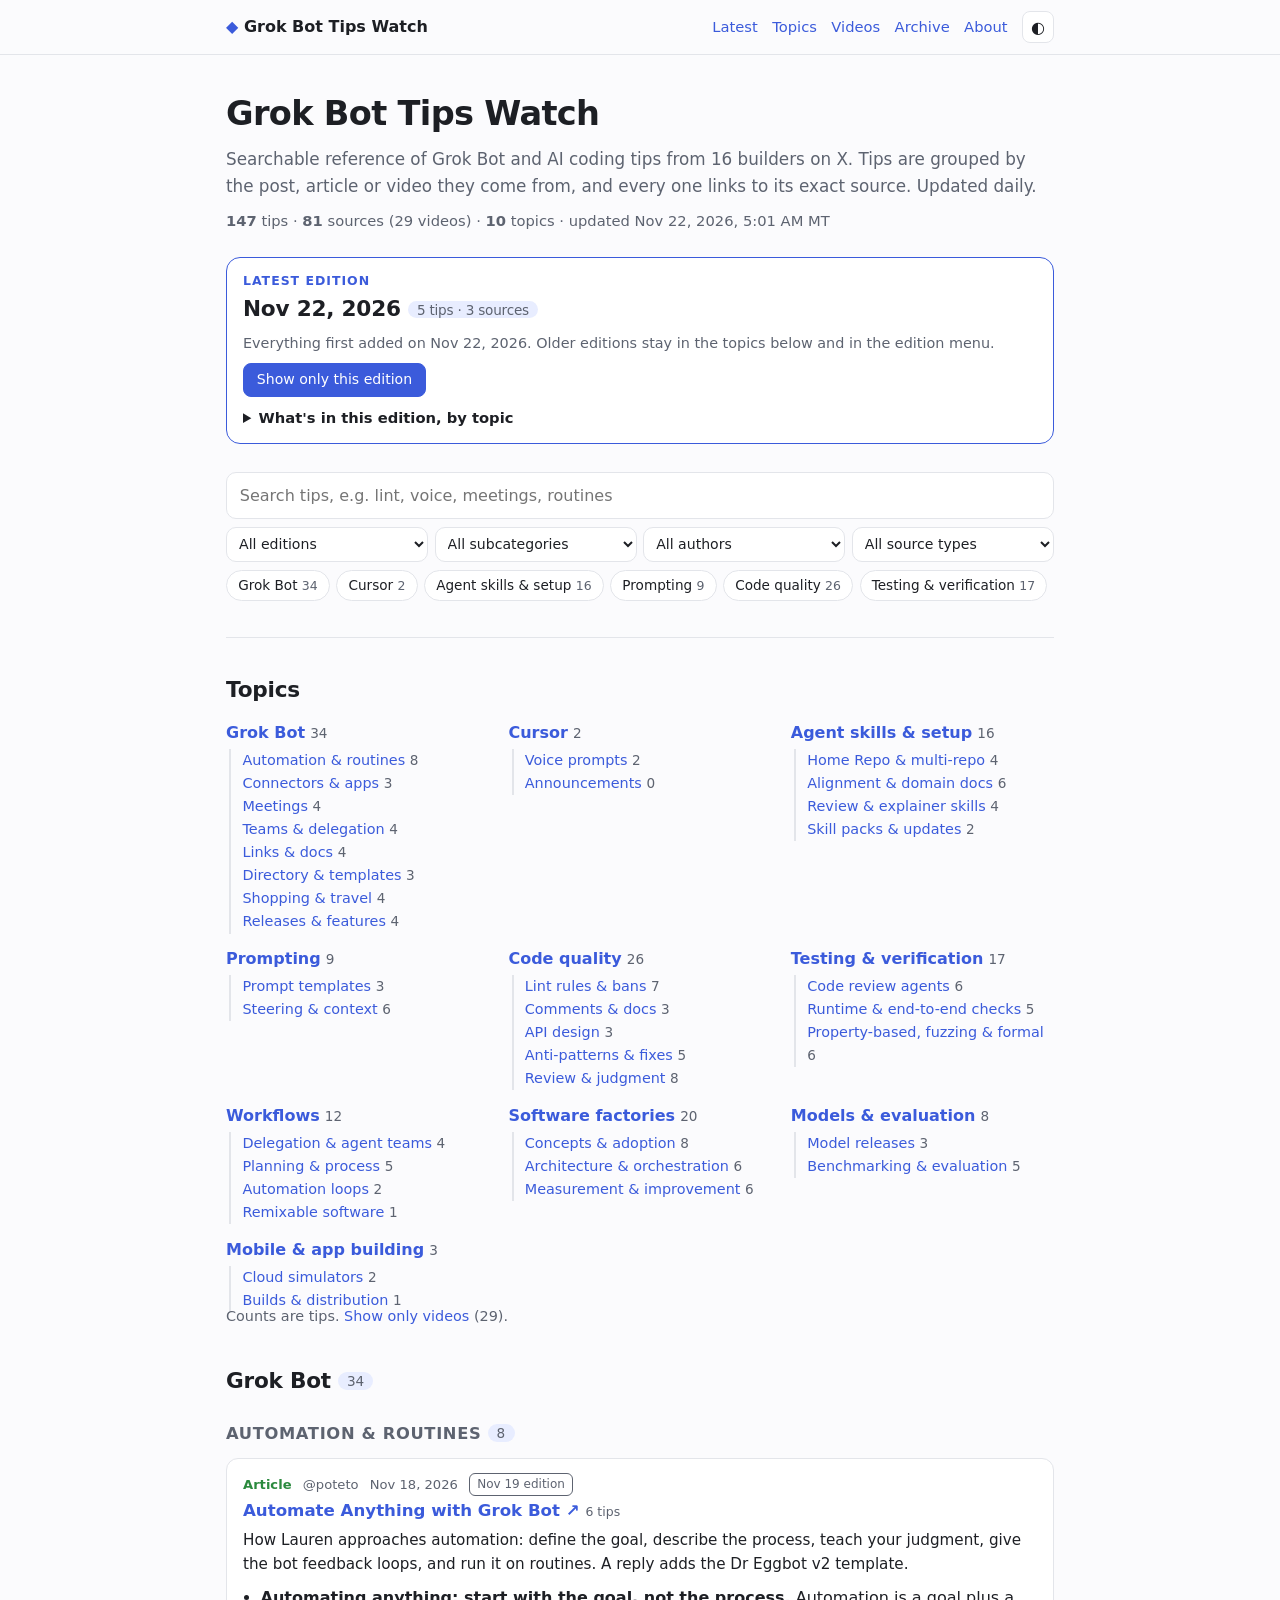
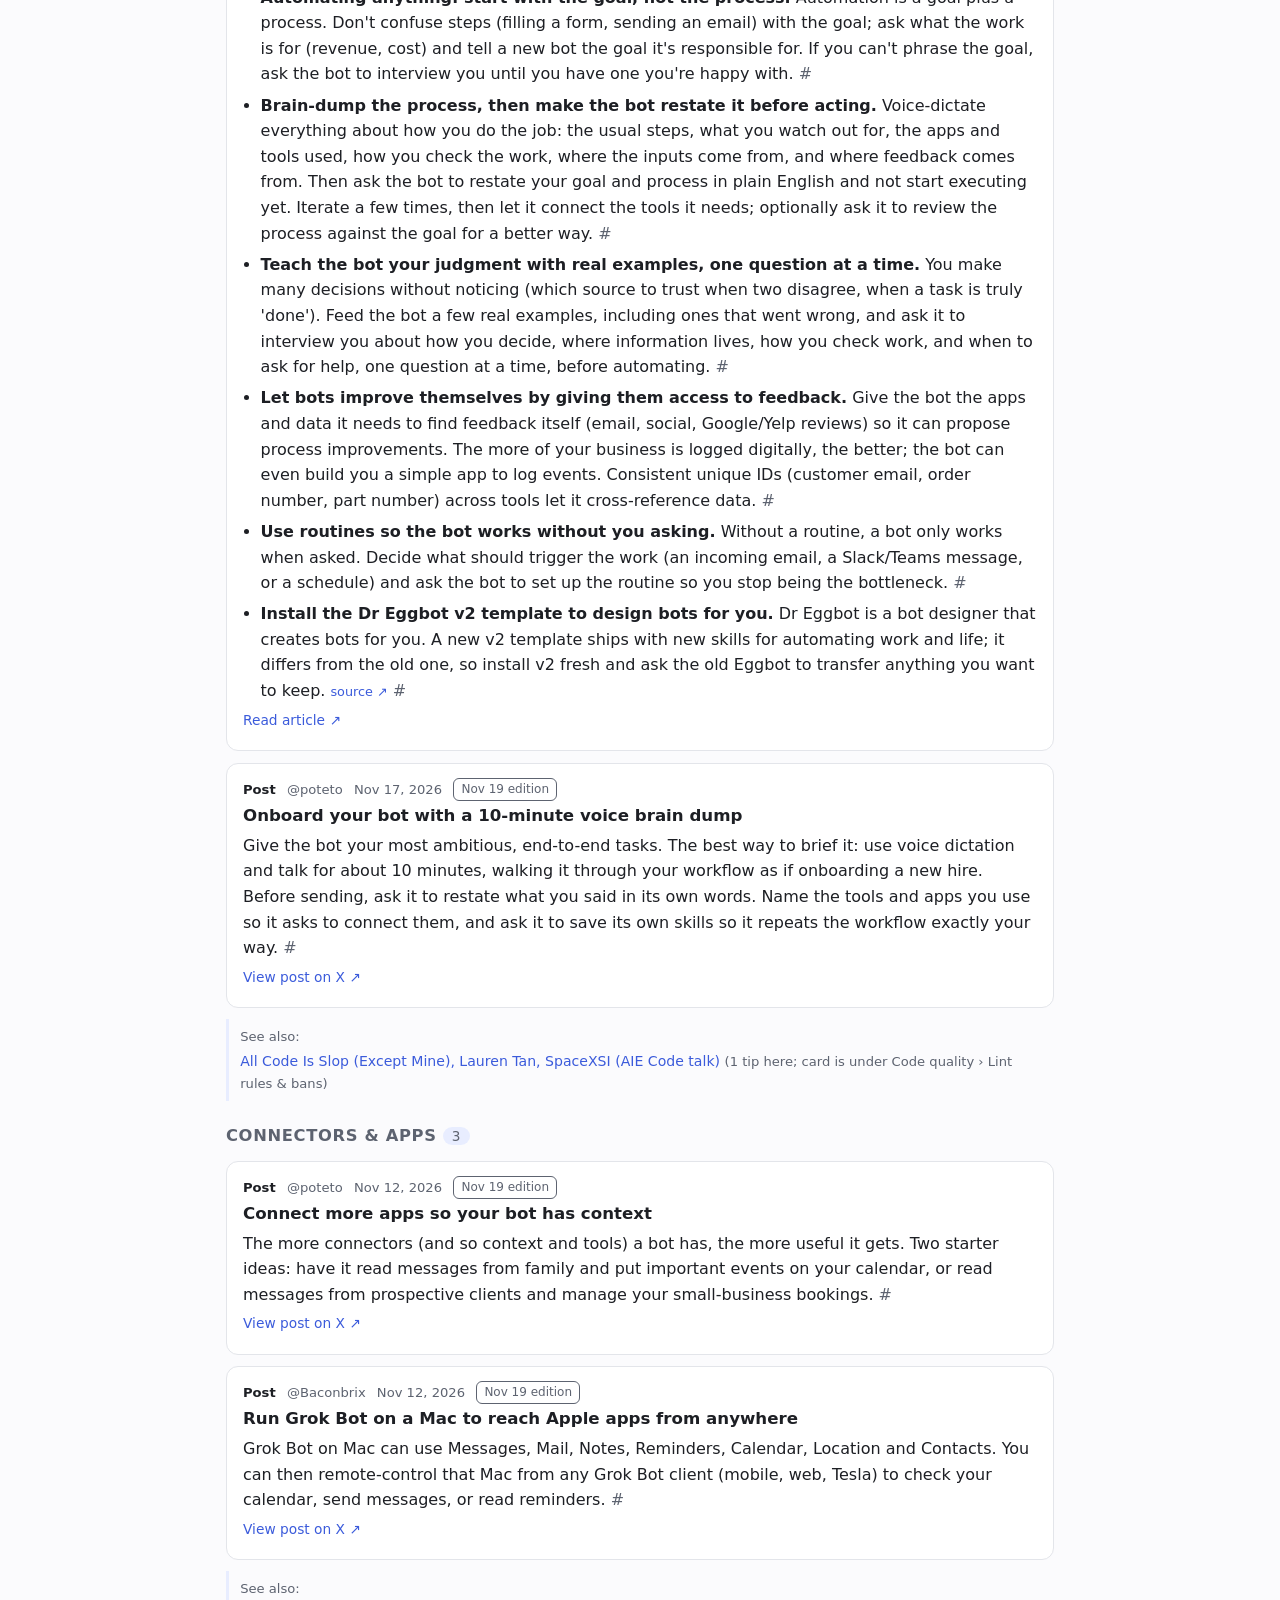
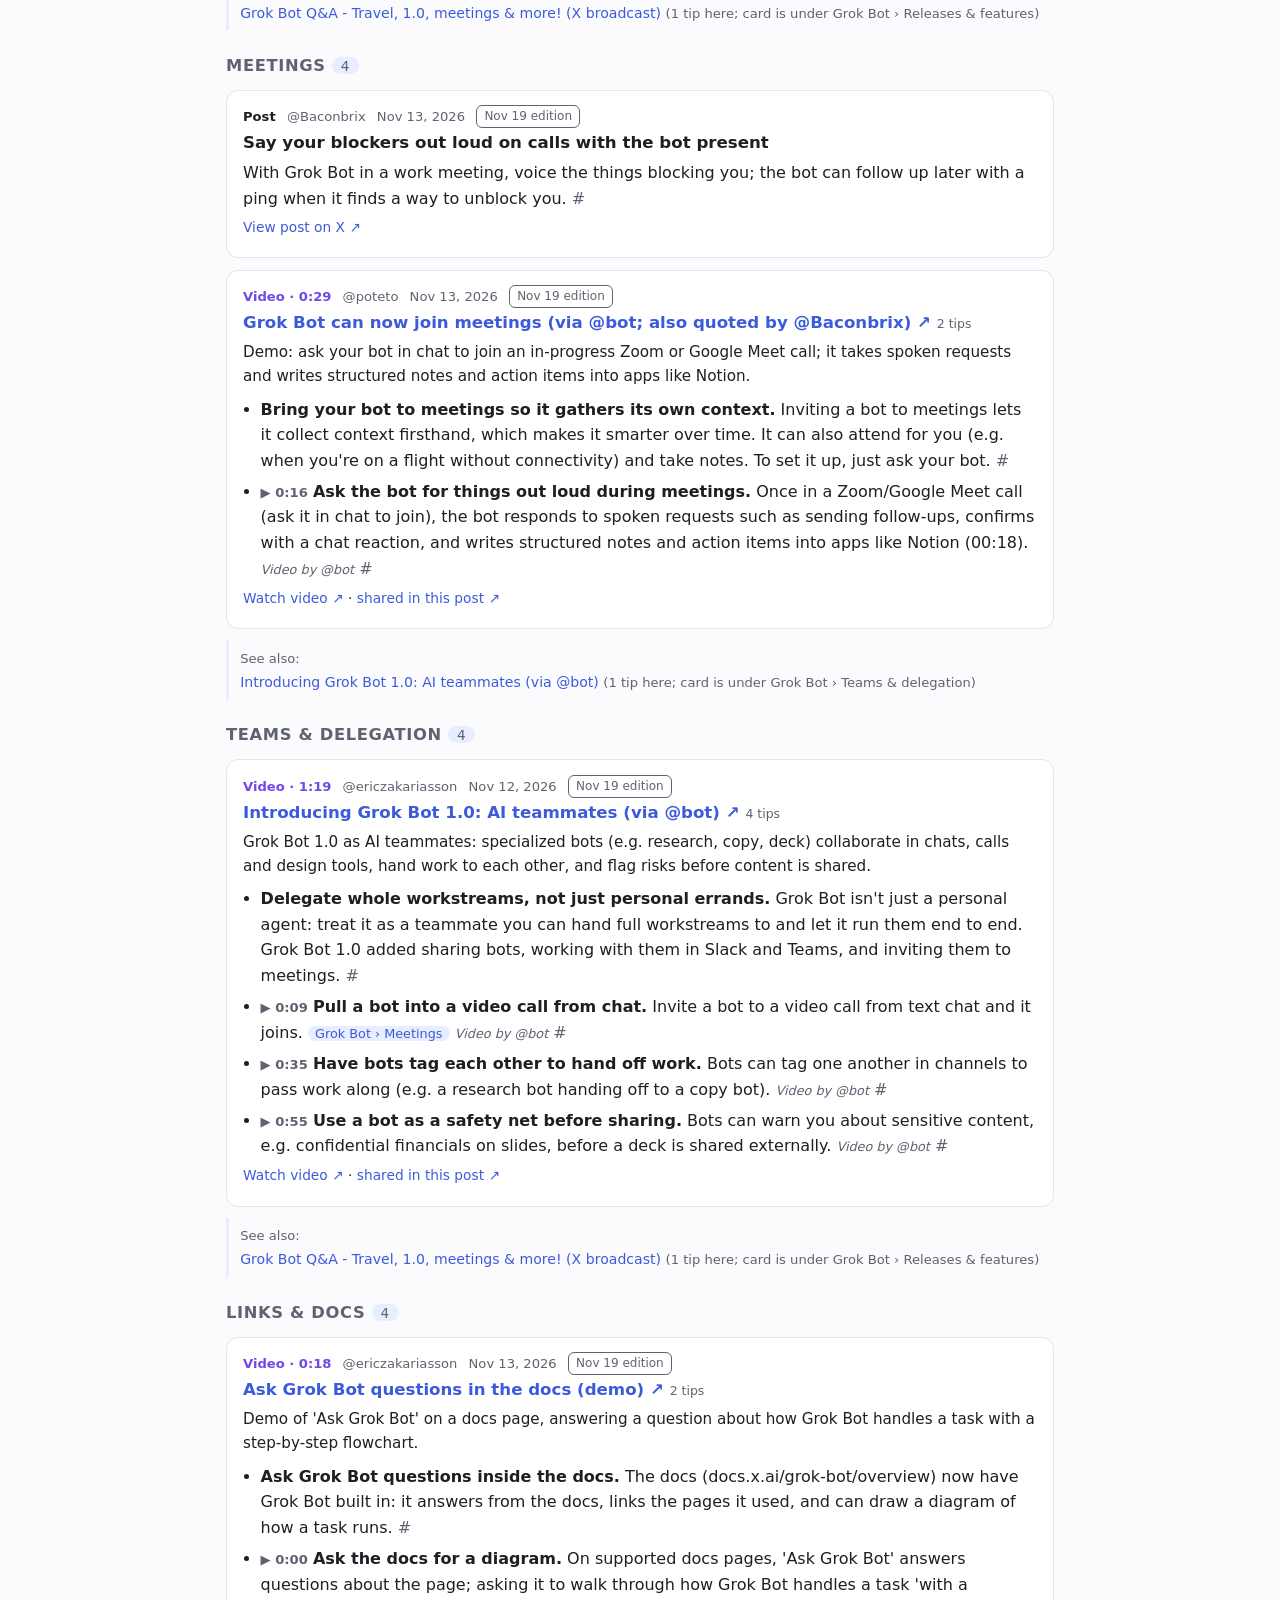
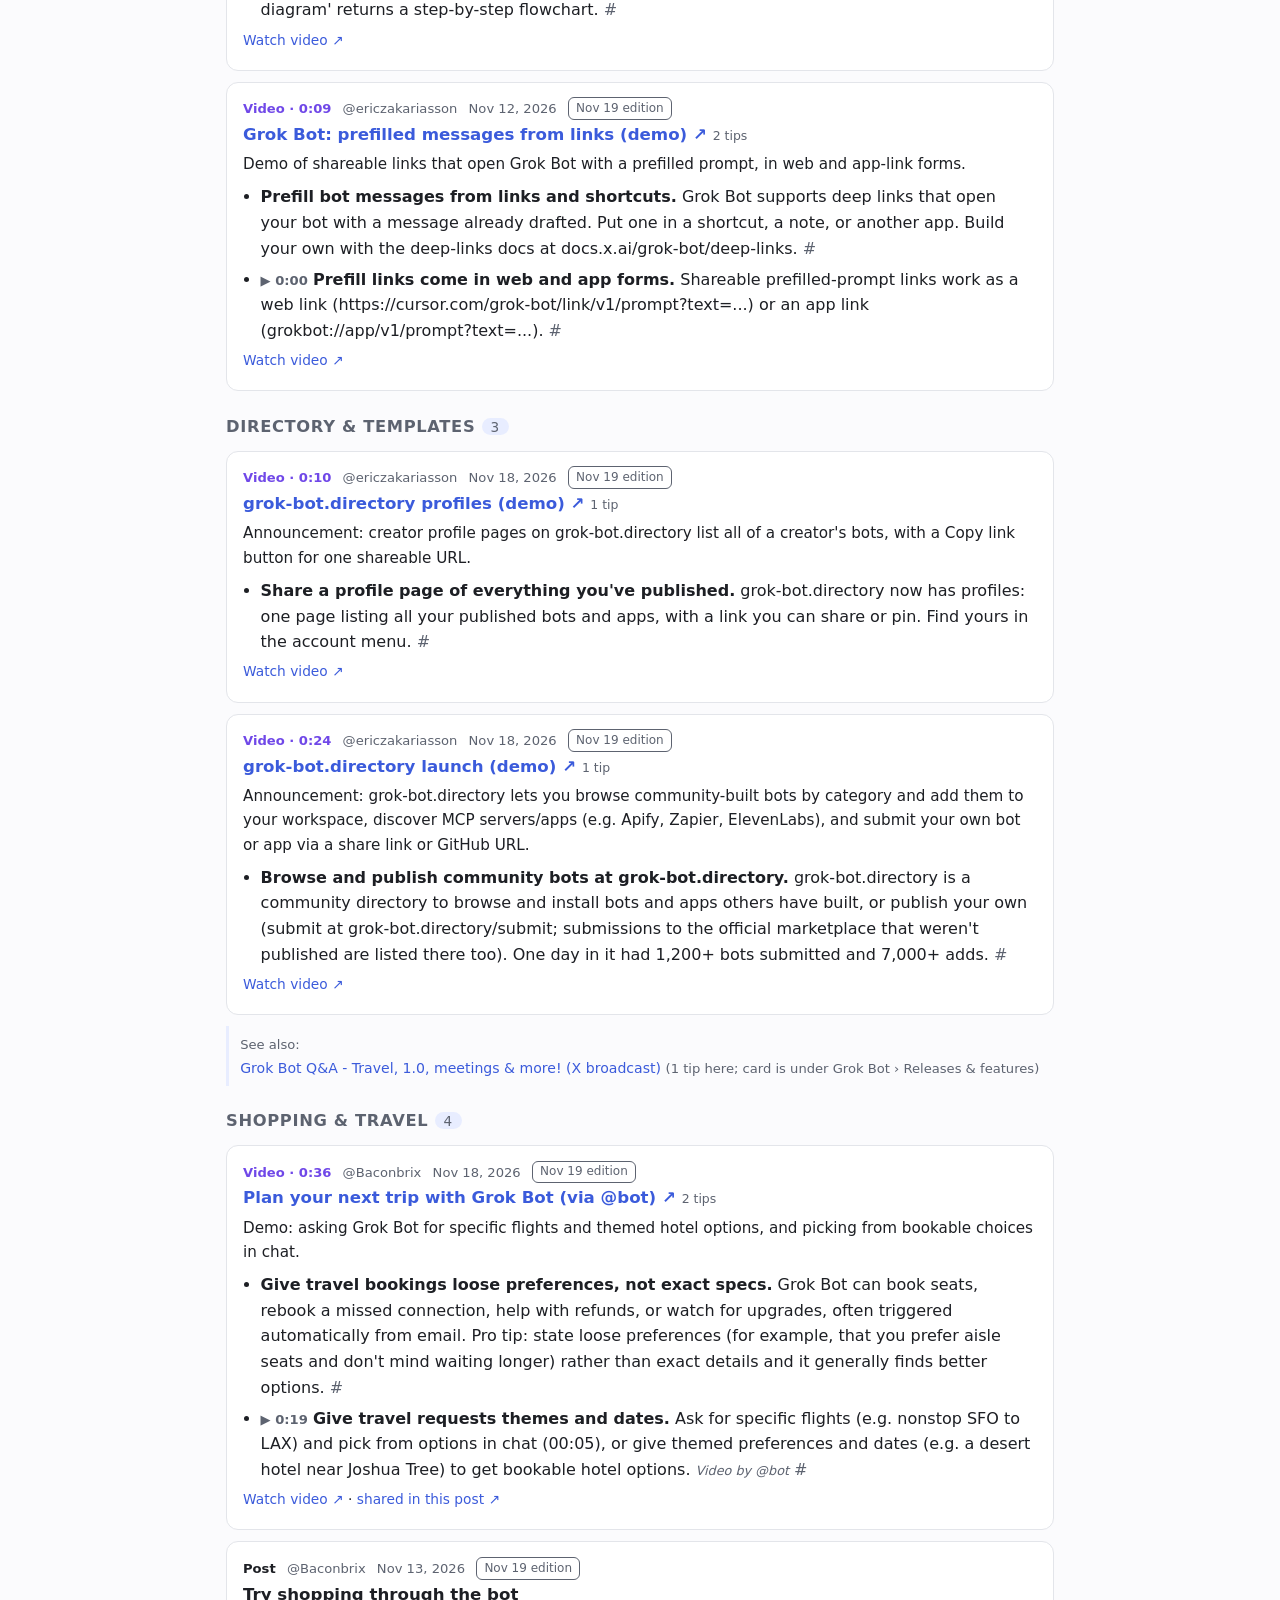
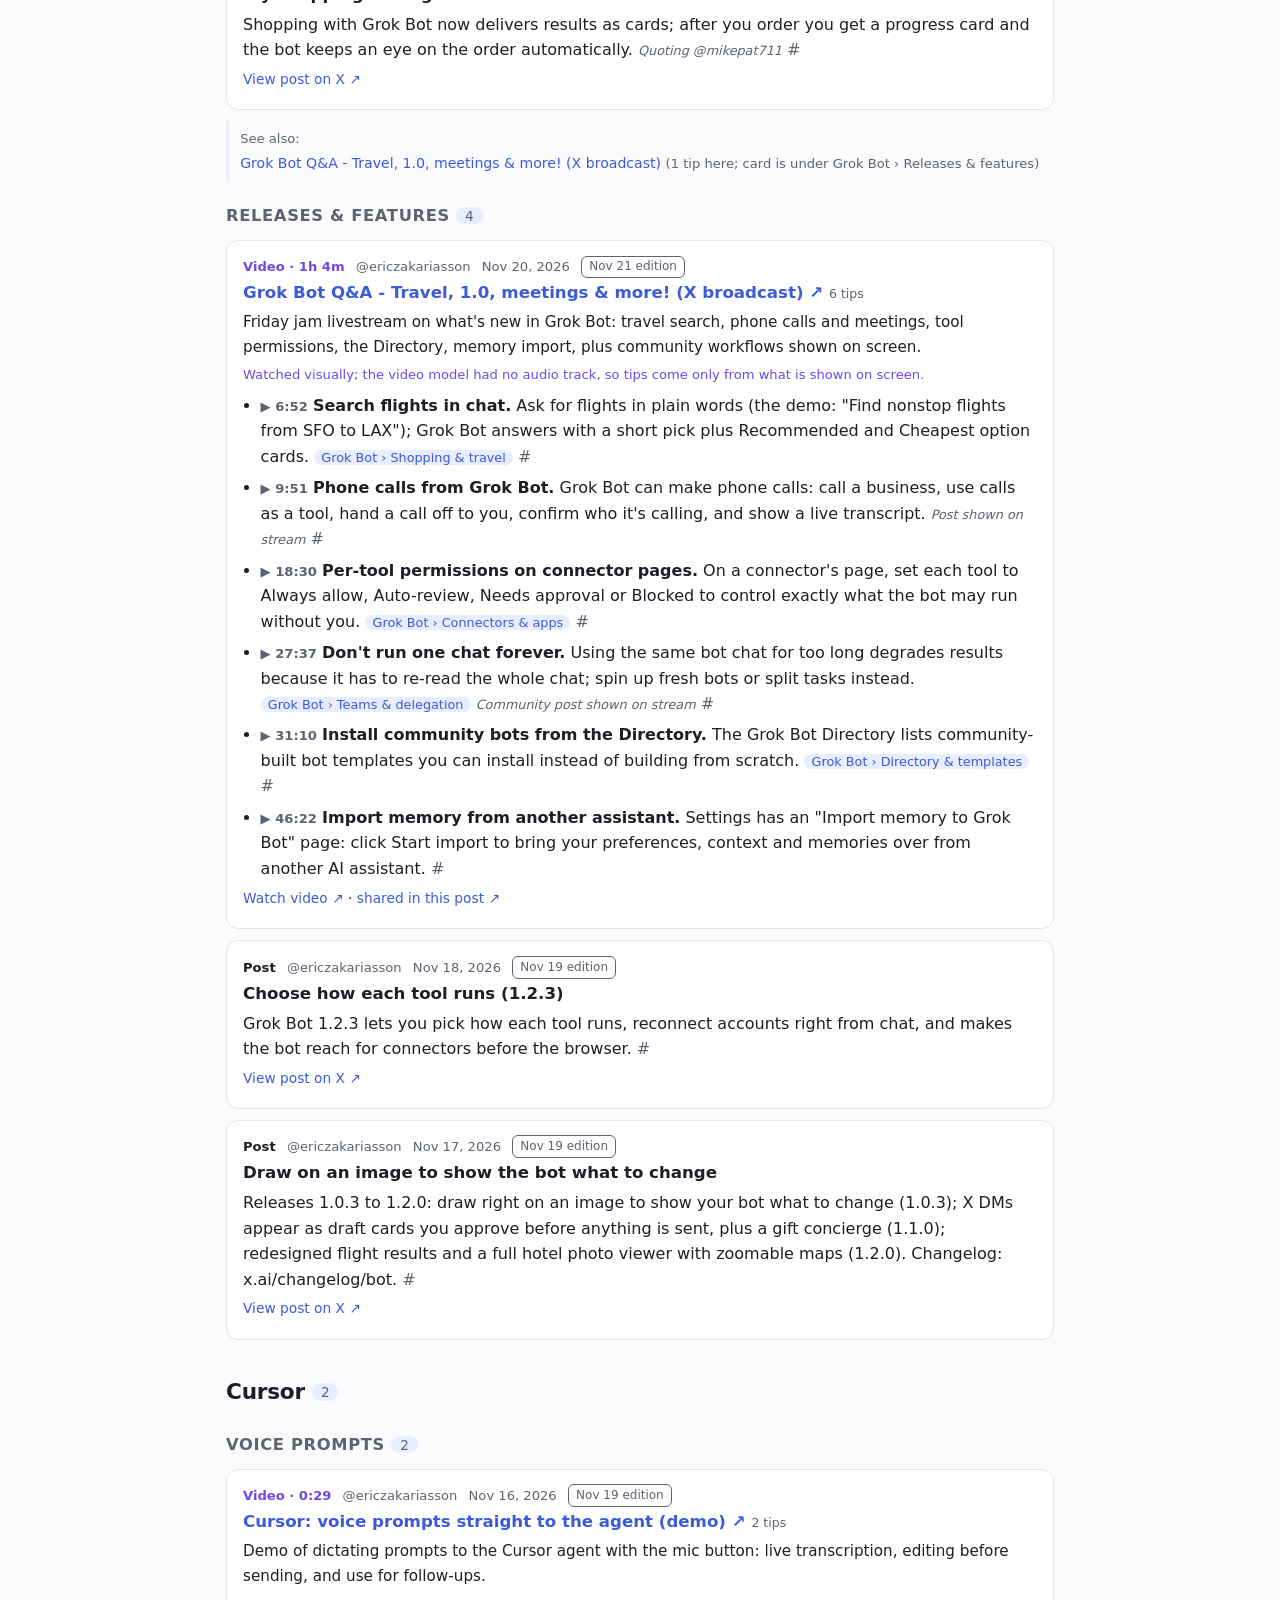
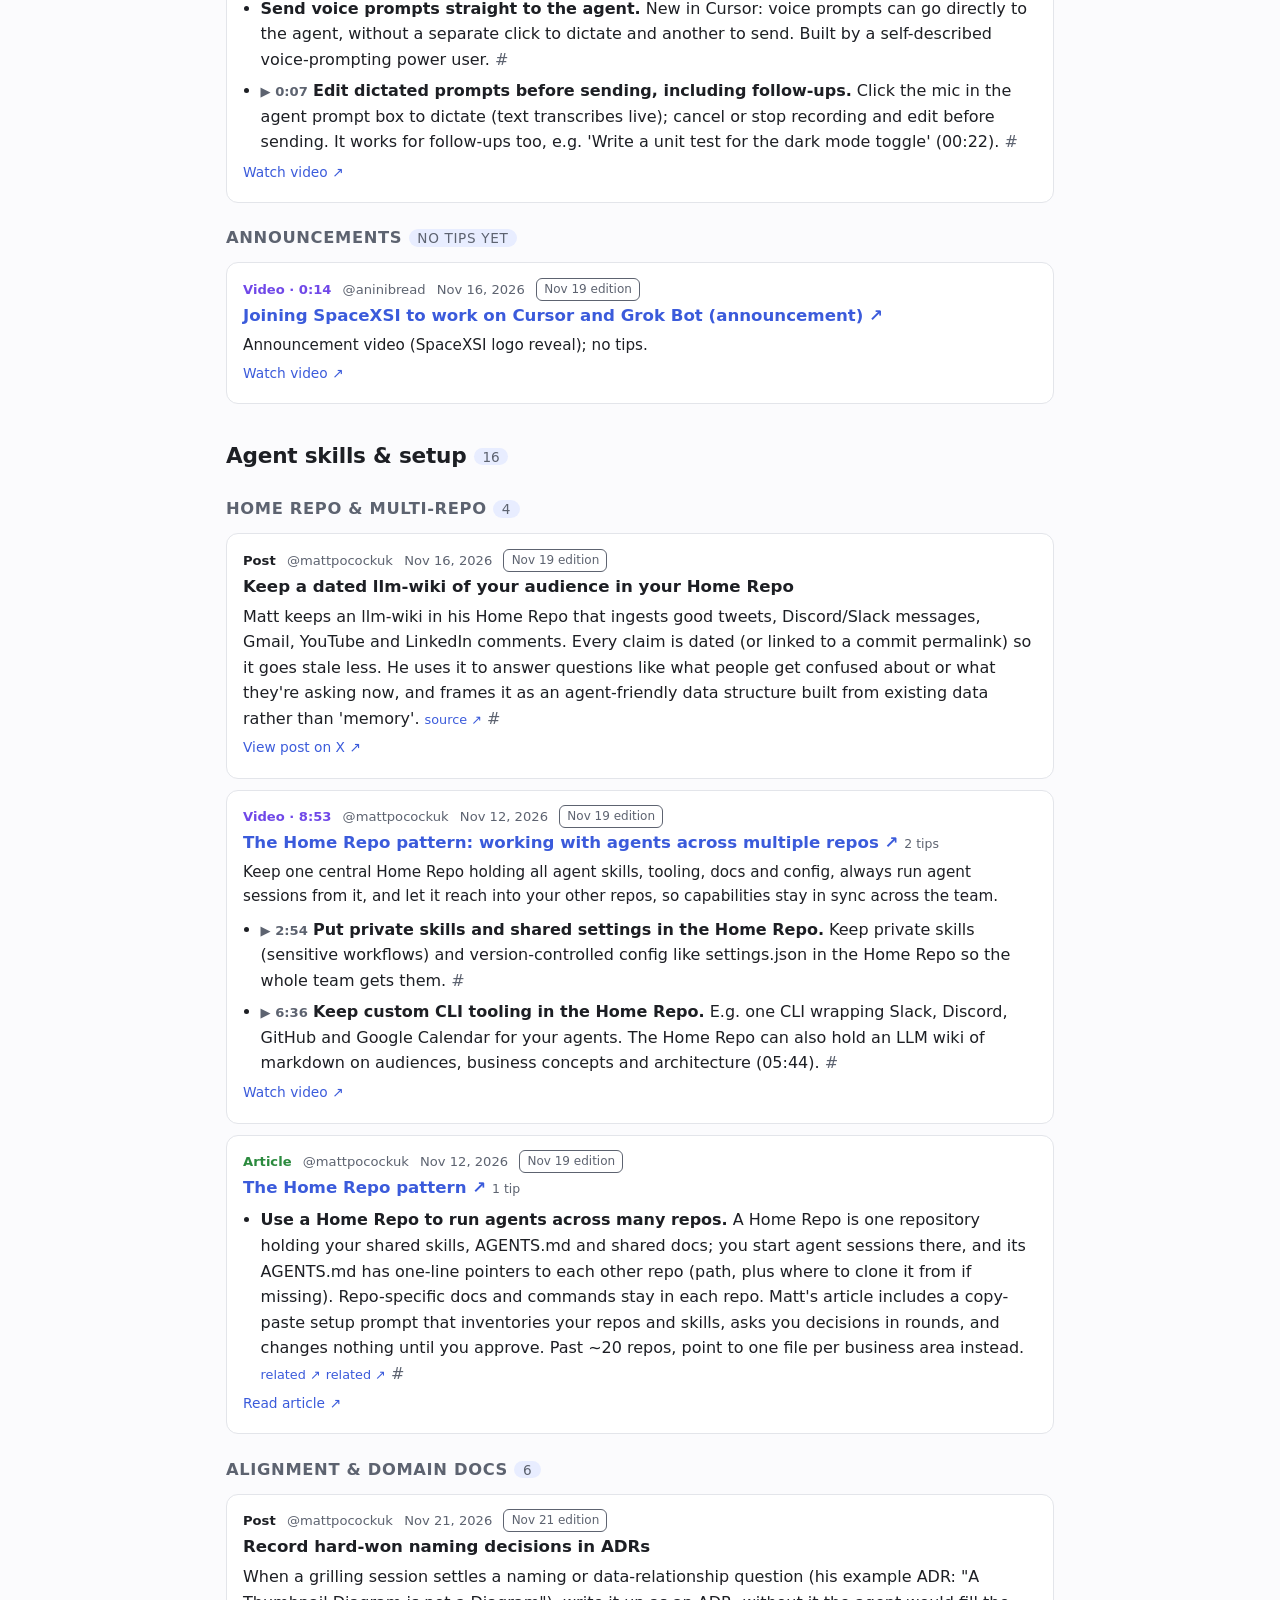
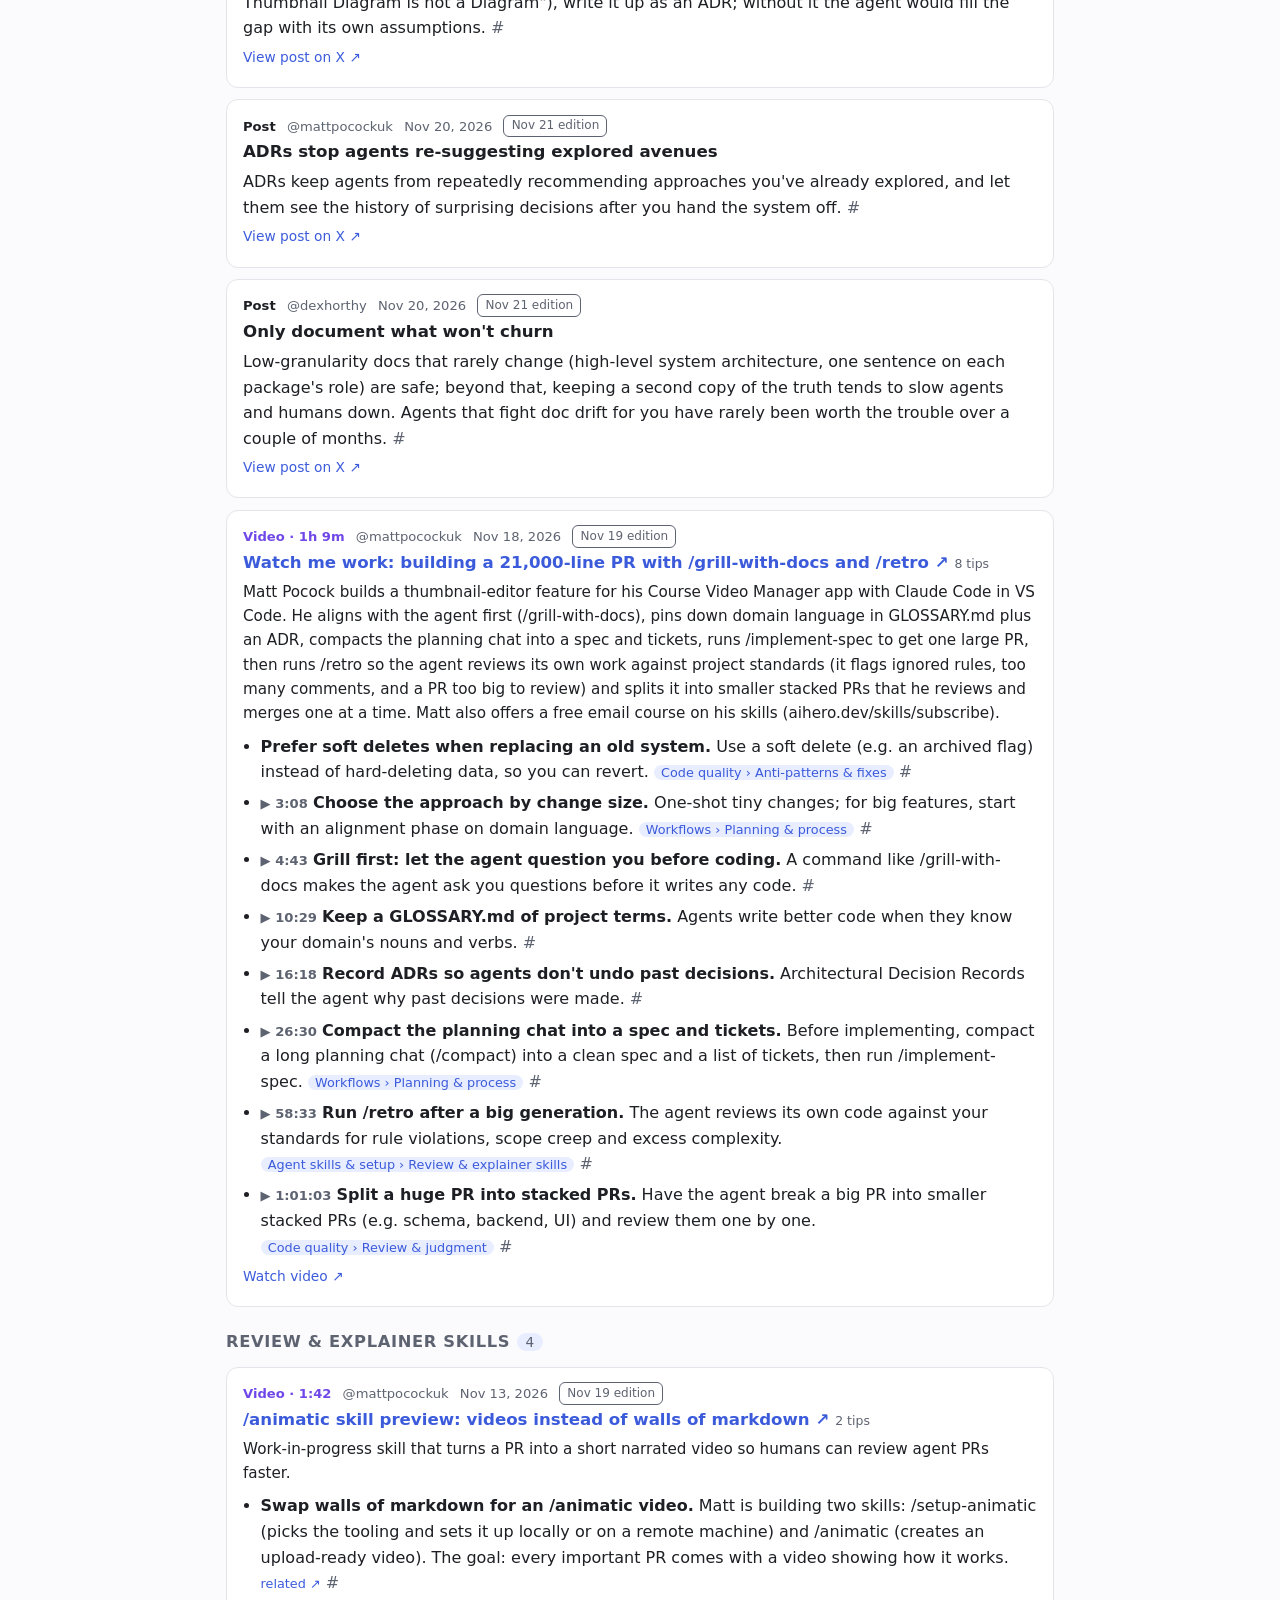
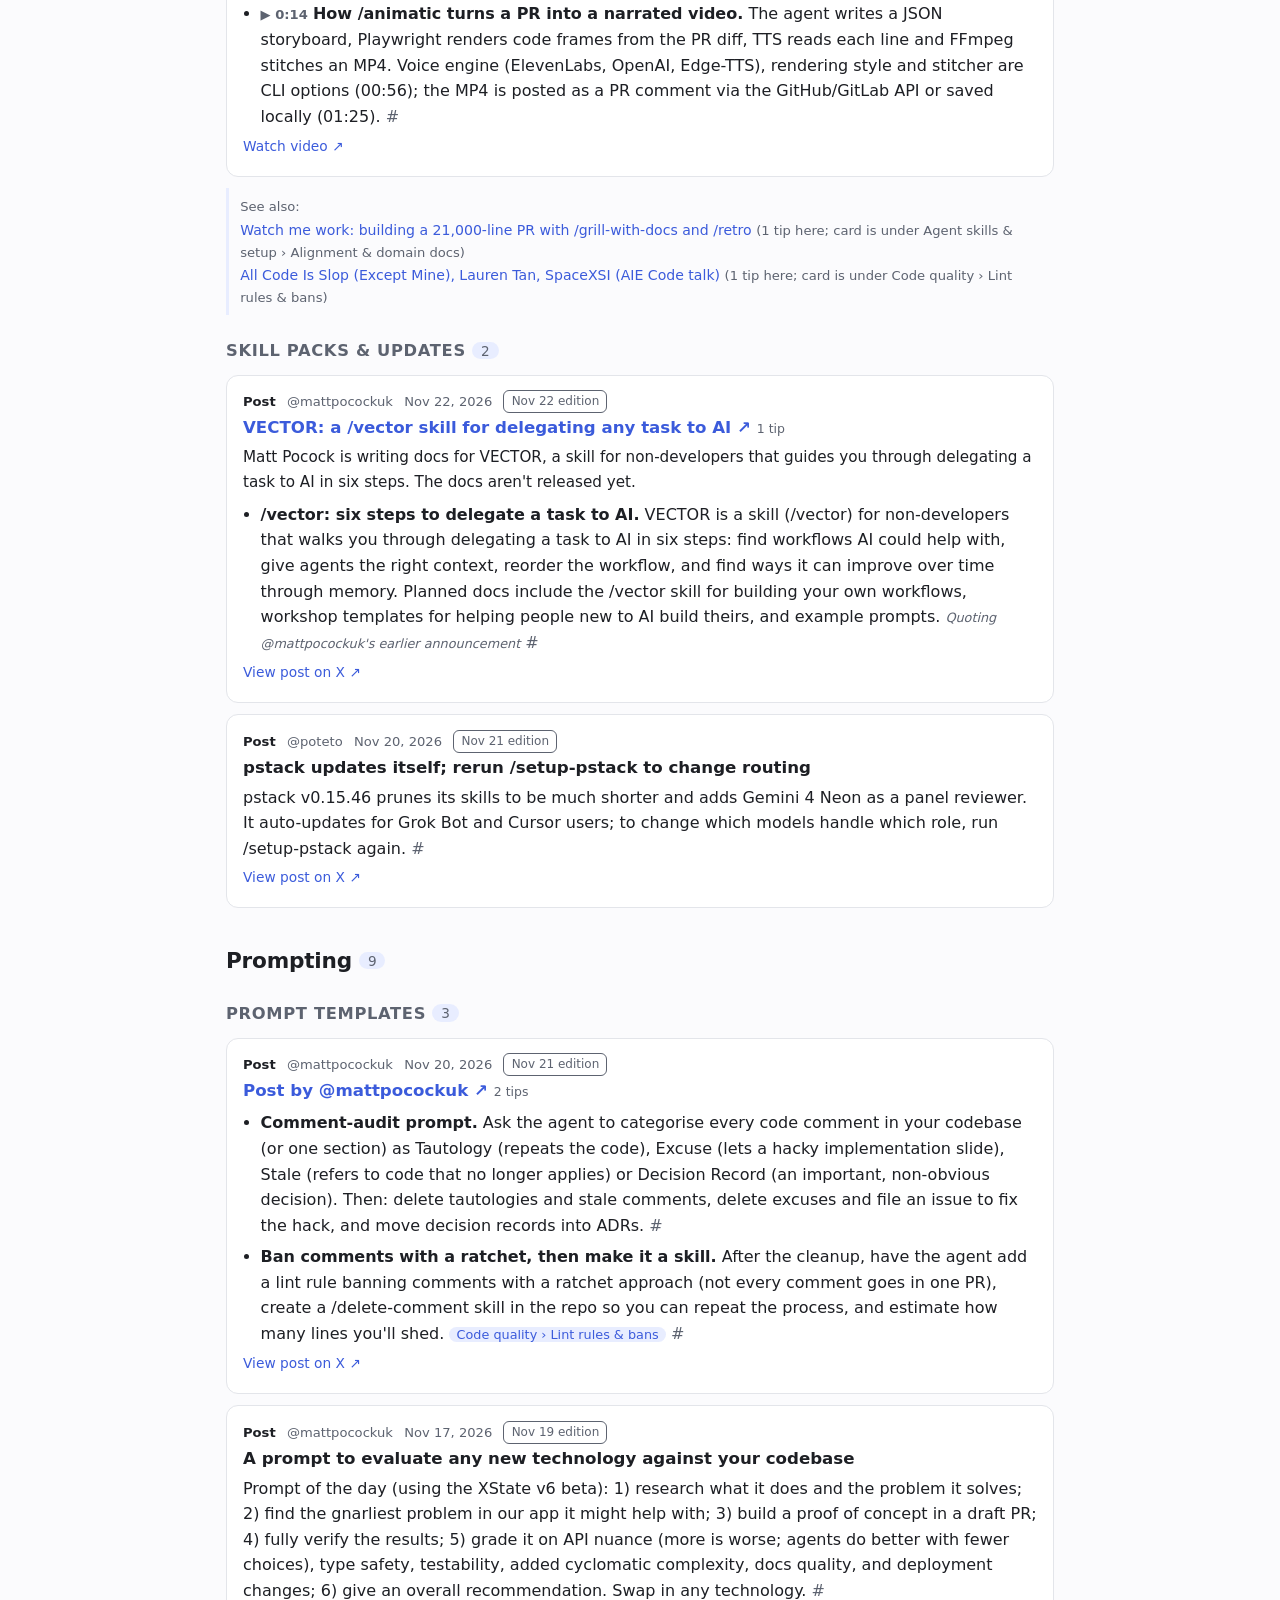
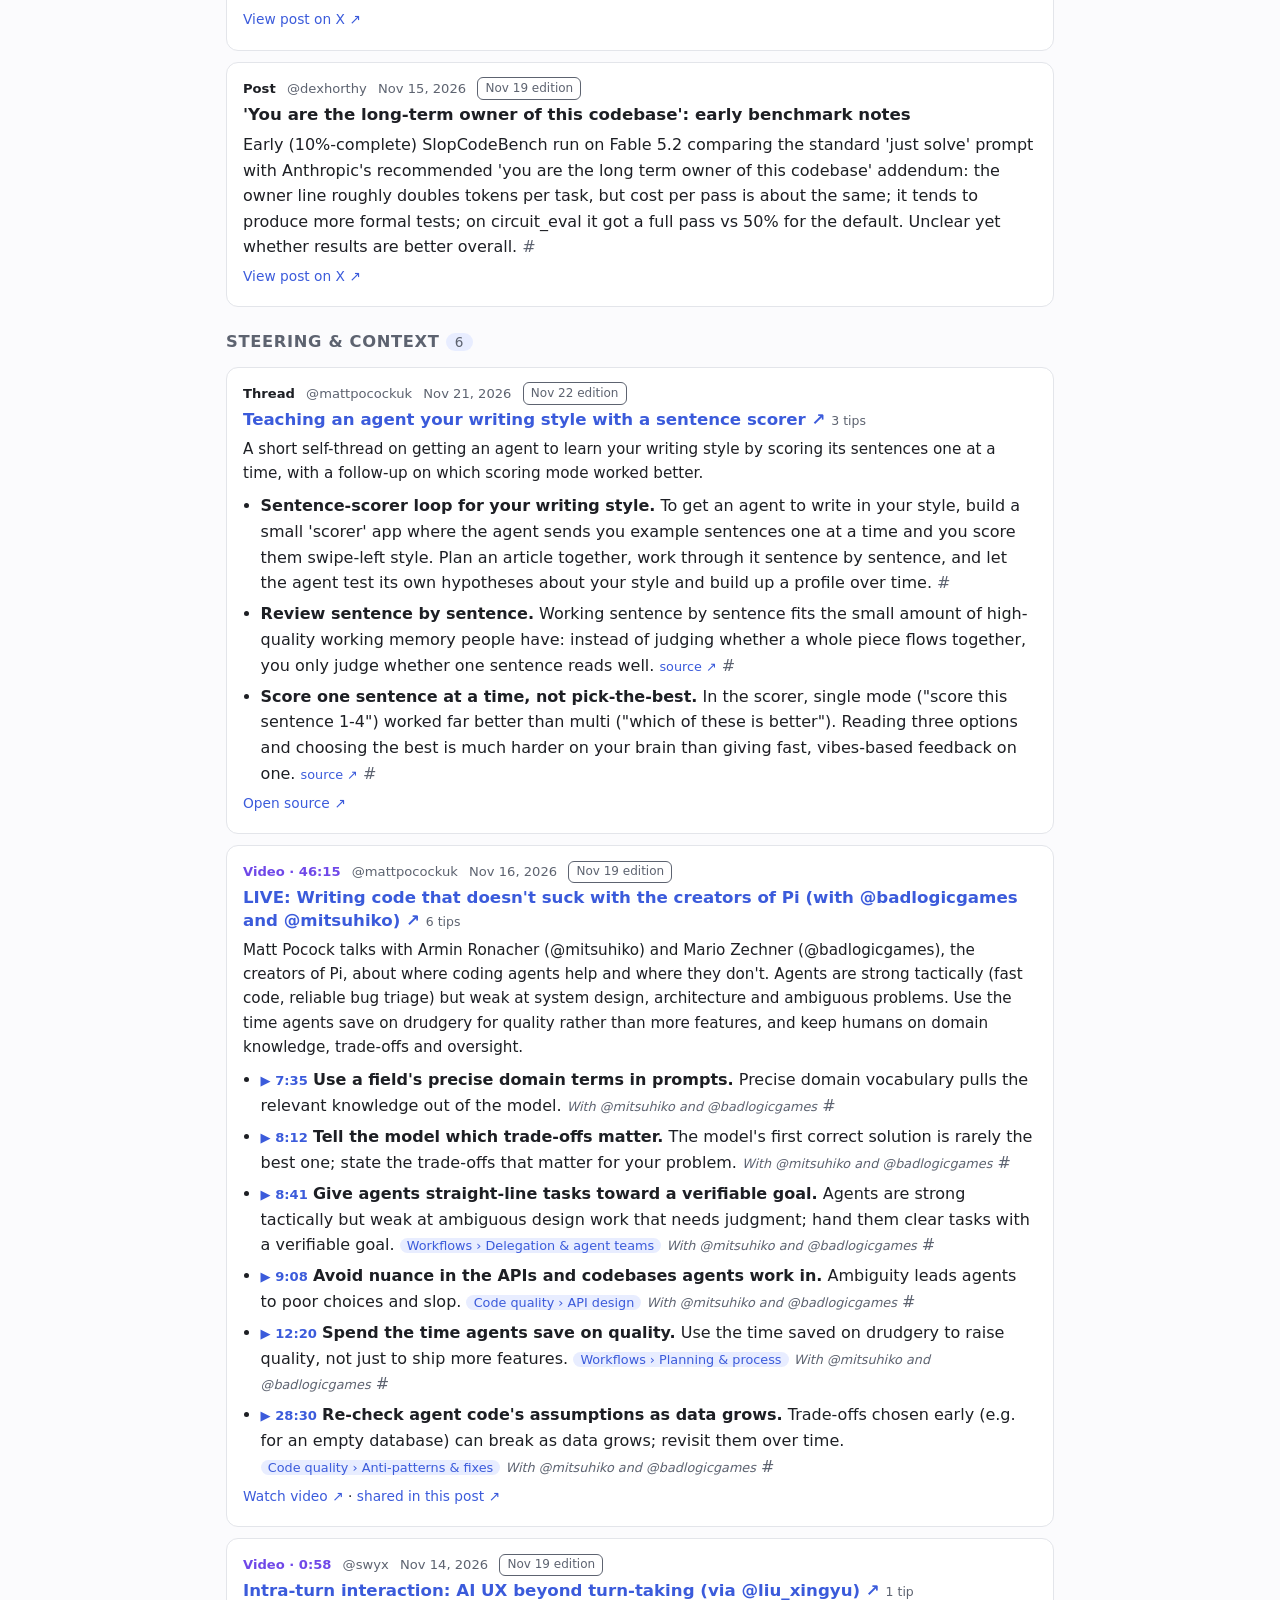
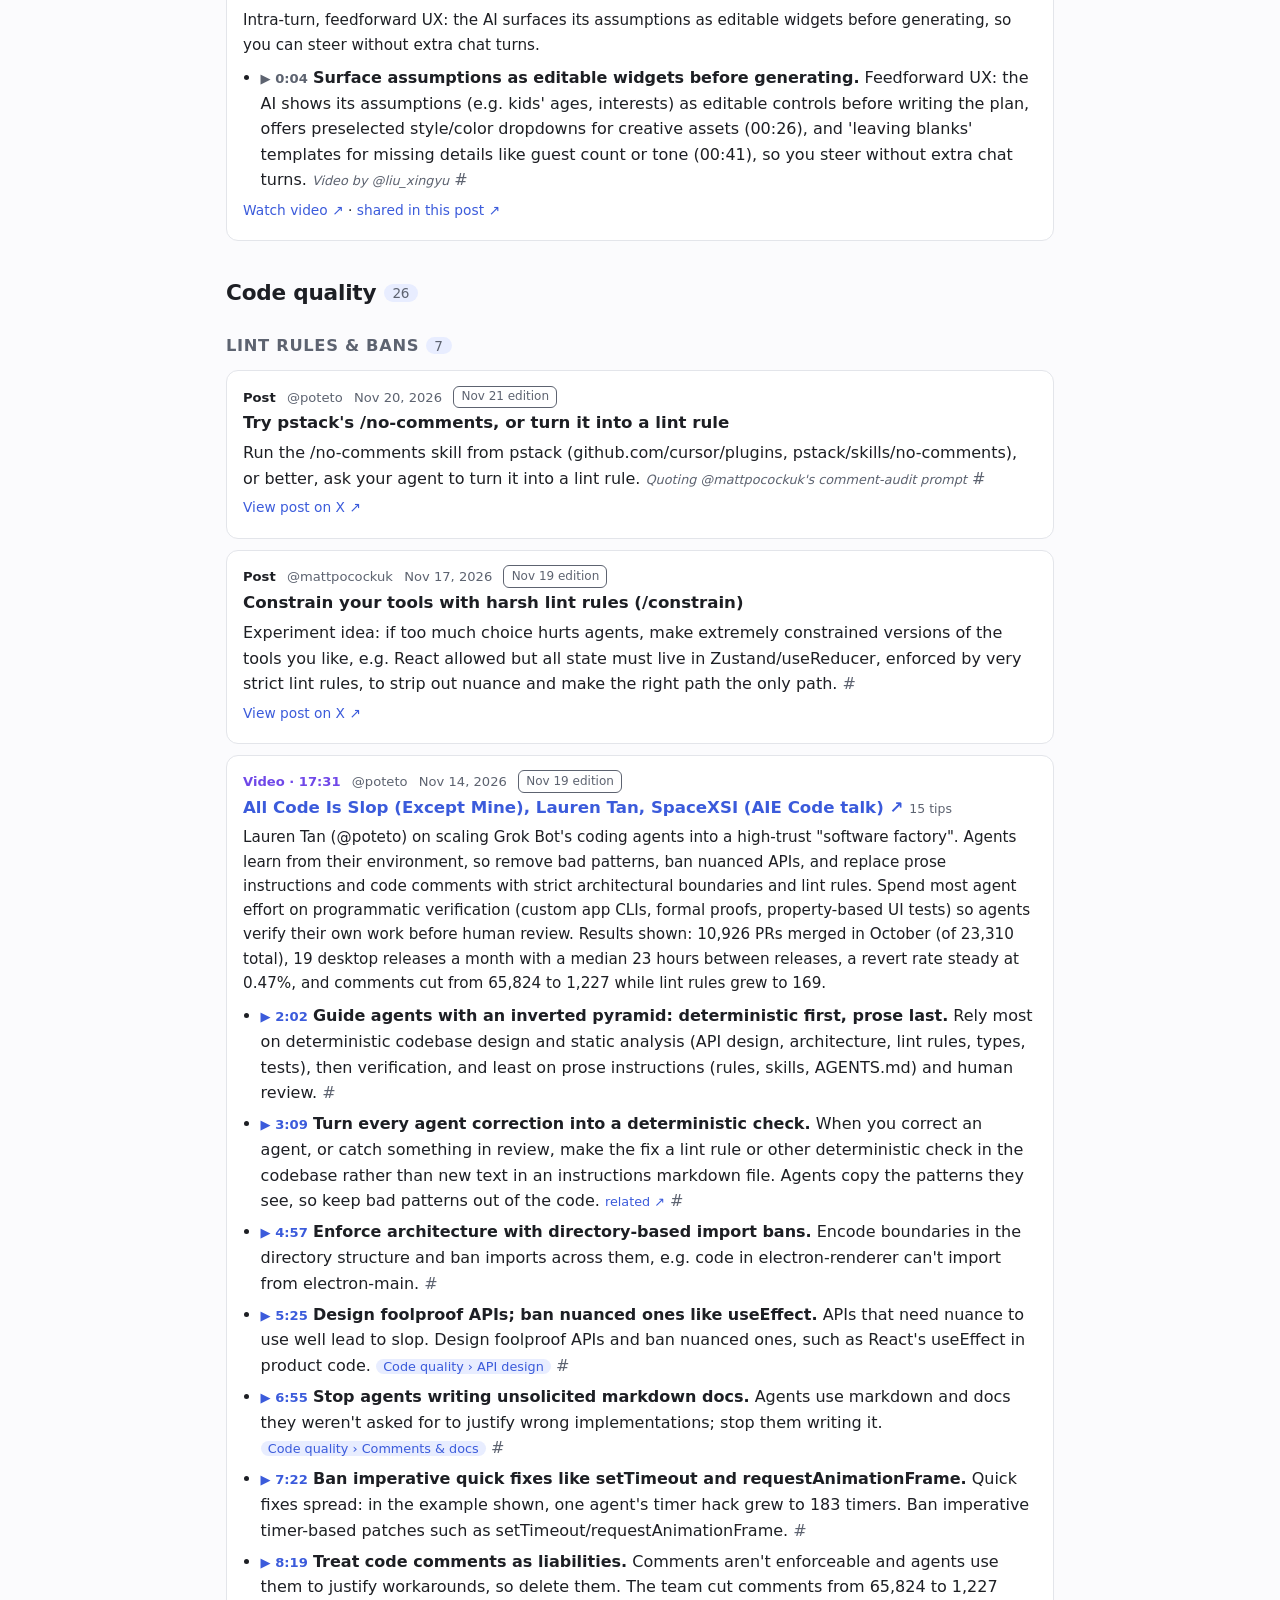
==== commit f8d916cc: "Edition 2026-11-22: 5 new tips (writing-style scorer, VECTOR skill, when to plan up front)" ====
--- a/index.html
+++ b/index.html
@@ -4,7 +4,7 @@
 <meta charset="utf-8">
 <meta name="viewport" content="width=device-width, initial-scale=1">
 <title>Grok Bot Tips Watch: Searchable reference of Grok Bot and AI coding tips from 16 builders on X</title>
-<meta name="description" content="142 tips from 78 sources across 10 topics on Grok Bot, Cursor, agent skills, prompting and AI coding workflows, each linked to its source.">
+<meta name="description" content="147 tips from 81 sources across 10 topics on Grok Bot, Cursor, agent skills, prompting and AI coding workflows, each linked to its source.">
 <link rel="canonical" href="https://cfmayer.github.io/ai-tips-watch/">
 <meta name="color-scheme" content="light dark">
 <script>(function(){var d=document.documentElement,t=null;try{t=localStorage.getItem('theme')}catch(e){}if(t!=='light'&&t!=='dark'){t=window.matchMedia&&matchMedia('(prefers-color-scheme: dark)').matches?'dark':'light'}d.setAttribute('data-theme',t)})();</script>
@@ -13,7 +13,7 @@
 <link rel="stylesheet" href="assets/site.css?v=0d86d147">
 <meta property="og:site_name" content="Grok Bot Tips Watch">
 <meta property="og:title" content="Grok Bot Tips Watch: Searchable reference of Grok Bot and AI coding tips from 16 builders on X">
-<meta property="og:description" content="142 tips from 78 sources across 10 topics on Grok Bot, Cursor, agent skills, prompting and AI coding workflows, each linked to its source.">
+<meta property="og:description" content="147 tips from 81 sources across 10 topics on Grok Bot, Cursor, agent skills, prompting and AI coding workflows, each linked to its source.">
 <meta property="og:type" content="website">
 <meta property="og:url" content="https://cfmayer.github.io/ai-tips-watch/">
 </head>
@@ -37,28 +37,28 @@
 <section class="hero">
   <h1>Grok Bot Tips Watch</h1>
   <p class="lede">Searchable reference of Grok Bot and AI coding tips from 16 builders on X. Tips are grouped by the post, article or video they come from, and every one links to its exact source. Updated daily.</p>
-  <p class="stats"><strong>142</strong> tips · <strong>78</strong> sources (29 videos) · <strong>10</strong> topics · updated Nov 21, 2026, 5:13 AM MT</p>
-</section>
-<section class="latest" id="latest" data-edition="2026-11-21">
+  <p class="stats"><strong>147</strong> tips · <strong>81</strong> sources (29 videos) · <strong>10</strong> topics · updated Nov 22, 2026, 5:01 AM MT</p>
+</section>
+<section class="latest" id="latest" data-edition="2026-11-22">
   <p class="kicker">Latest edition</p>
-  <h2>Nov 21, 2026 <span class="count">24 tips · 12 sources</span></h2>
-  <p class="hint">Everything first added on Nov 21, 2026. Older editions stay in the topics below and in the edition menu.</p>
-  <div class="latest-actions"><button type="button" class="btn" id="only-latest" data-edition="2026-11-21">Show only this edition</button></div>
-  <details class="edindex"><summary>What's in this edition, by topic</summary><div class="eitopic"><h3>Grok Bot</h3><div class="eisub"><h4>Connectors &amp; apps</h4><ul><li><a href="#s-x-broadcast-2aWQllRAKjNOBd">Grok Bot Q&amp;A - Travel, 1.0, meetings &amp; more! (X broadcast)</a></li></ul></div><div class="eisub"><h4>Teams &amp; delegation</h4><ul><li><a href="#s-x-broadcast-2aWQllRAKjNOBd">Grok Bot Q&amp;A - Travel, 1.0, meetings &amp; more! (X broadcast)</a></li></ul></div><div class="eisub"><h4>Directory &amp; templates</h4><ul><li><a href="#s-x-broadcast-2aWQllRAKjNOBd">Grok Bot Q&amp;A - Travel, 1.0, meetings &amp; more! (X broadcast)</a></li></ul></div><div class="eisub"><h4>Shopping &amp; travel</h4><ul><li><a href="#s-x-broadcast-2aWQllRAKjNOBd">Grok Bot Q&amp;A - Travel, 1.0, meetings &amp; more! (X broadcast)</a></li></ul></div><div class="eisub"><h4>Releases &amp; features</h4><ul><li><a href="#s-x-broadcast-2aWQllRAKjNOBd">Grok Bot Q&amp;A - Travel, 1.0, meetings &amp; more! (X broadcast)</a> <span>2</span></li></ul></div></div><div class="eitopic"><h3>Agent skills &amp; setup</h3><div class="eisub"><h4>Alignment &amp; domain docs</h4><ul><li><a href="#x-2124058139477594142">Record hard-won naming decisions in ADRs</a></li><li><a href="#x-2123860812607758629">ADRs stop agents re-suggesting explored avenues</a></li><li><a href="#x-2123816567259697401">Only document what won&#x27;t churn</a></li></ul></div><div class="eisub"><h4>Skill packs &amp; updates</h4><ul><li><a href="#x-2123824683862855898">pstack updates itself; rerun /setup-pstack to change routing</a></li></ul></div></div><div class="eitopic"><h3>Prompting</h3><div class="eisub"><h4>Prompt templates</h4><ul><li><a href="#x-2123798388227403983">Comment-audit prompt</a></li></ul></div></div><div class="eitopic"><h3>Code quality</h3><div class="eisub"><h4>Lint rules &amp; bans</h4><ul><li><a href="#x-2123898792487576021">Try pstack&#x27;s /no-comments, or turn it into a lint rule</a></li><li><a href="#x-2123798388227403983-b">Ban comments with a ratchet, then make it a skill</a></li></ul></div><div class="eisub"><h4>Comments &amp; docs</h4><ul><li><a href="#x-2123861337650471082">Put the &#x27;why&#x27; in ADRs, not comments</a></li></ul></div></div><div class="eitopic"><h3>Workflows</h3><div class="eisub"><h4>Remixable software</h4><ul><li><a href="#s-x-2123825984231362902">voiced: open-source dictation, remixed by prompt</a></li></ul></div></div><div class="eitopic"><h3>Software factories</h3><div class="eisub"><h4>Concepts &amp; adoption</h4><ul><li><a href="#s-yt-0LeT996Hz3E">Engineer Your Coding Agents Like Any Other System — Zach Lloyd, Warp</a></li><li><a href="#x-2123808803070063033">Factories vs. agent teams</a></li><li><a href="#x-2123805046307430871">Hands-on software factory course</a></li></ul></div><div class="eisub"><h4>Architecture &amp; orchestration</h4><ul><li><a href="#s-yt-0LeT996Hz3E">Engineer Your Coding Agents Like Any Other System — Zach Lloyd, Warp</a> <span>2</span></li></ul></div><div class="eisub"><h4>Measurement &amp; improvement</h4><ul><li><a href="#s-yt-0LeT996Hz3E">Engineer Your Coding Agents Like Any Other System — Zach Lloyd, Warp</a> <span>4</span></li></ul></div></div></details>
+  <h2>Nov 22, 2026 <span class="count">5 tips · 3 sources</span></h2>
+  <p class="hint">Everything first added on Nov 22, 2026. Older editions stay in the topics below and in the edition menu.</p>
+  <div class="latest-actions"><button type="button" class="btn" id="only-latest" data-edition="2026-11-22">Show only this edition</button></div>
+  <details class="edindex"><summary>What's in this edition, by topic</summary><div class="eitopic"><h3>Agent skills &amp; setup</h3><div class="eisub"><h4>Skill packs &amp; updates</h4><ul><li><a href="#s-x-2124471135953723528">VECTOR: a /vector skill for delegating any task to AI</a></li></ul></div></div><div class="eitopic"><h3>Prompting</h3><div class="eisub"><h4>Steering &amp; context</h4><ul><li><a href="#s-x-2124214098984370645">Teaching an agent your writing style with a sentence scorer</a> <span>3</span></li></ul></div></div><div class="eitopic"><h3>Workflows</h3><div class="eisub"><h4>Planning &amp; process</h4><ul><li><a href="#x-2124147482238333210">Plan up front only when rework is costly</a></li></ul></div></div></details>
 </section>
 <div class="controls" role="search">
   <label class="sr" for="q">Search tips</label>
   <input id="q" type="search" placeholder="Search tips, e.g. lint, voice, meetings, routines" autocomplete="off">
   <div class="selects">
-    <label class="sr" for="edition">Edition</label><select id="edition"><option value="">All editions</option><option value="2026-11-21">Nov 21, 2026 (latest) · 24 tips</option><option value="2026-11-19">Nov 19, 2026 · 118 tips</option></select>
-    <label class="sr" for="subcat">Subcategory</label><select id="subcat"><option value="">All subcategories</option><optgroup label="Grok Bot"><option value="Grok Bot|Automation &amp; routines">Automation &amp; routines (8)</option><option value="Grok Bot|Connectors &amp; apps">Connectors &amp; apps (3)</option><option value="Grok Bot|Meetings">Meetings (4)</option><option value="Grok Bot|Teams &amp; delegation">Teams &amp; delegation (4)</option><option value="Grok Bot|Links &amp; docs">Links &amp; docs (4)</option><option value="Grok Bot|Directory &amp; templates">Directory &amp; templates (3)</option><option value="Grok Bot|Shopping &amp; travel">Shopping &amp; travel (4)</option><option value="Grok Bot|Releases &amp; features">Releases &amp; features (4)</option></optgroup><optgroup label="Cursor"><option value="Cursor|Voice prompts">Voice prompts (2)</option><option value="Cursor|Announcements">Announcements (0)</option></optgroup><optgroup label="Agent skills &amp; setup"><option value="Agent skills &amp; setup|Home Repo &amp; multi-repo">Home Repo &amp; multi-repo (4)</option><option value="Agent skills &amp; setup|Alignment &amp; domain docs">Alignment &amp; domain docs (6)</option><option value="Agent skills &amp; setup|Review &amp; explainer skills">Review &amp; explainer skills (4)</option><option value="Agent skills &amp; setup|Skill packs &amp; updates">Skill packs &amp; updates (1)</option></optgroup><optgroup label="Prompting"><option value="Prompting|Prompt templates">Prompt templates (3)</option><option value="Prompting|Steering &amp; context">Steering &amp; context (3)</option></optgroup><optgroup label="Code quality"><option value="Code quality|Lint rules &amp; bans">Lint rules &amp; bans (7)</option><option value="Code quality|Comments &amp; docs">Comments &amp; docs (3)</option><option value="Code quality|API design">API design (3)</option><option value="Code quality|Anti-patterns &amp; fixes">Anti-patterns &amp; fixes (5)</option><option value="Code quality|Review &amp; judgment">Review &amp; judgment (8)</option></optgroup><optgroup label="Testing &amp; verification"><option value="Testing &amp; verification|Code review agents">Code review agents (6)</option><option value="Testing &amp; verification|Runtime &amp; end-to-end checks">Runtime &amp; end-to-end checks (5)</option><option value="Testing &amp; verification|Property-based, fuzzing &amp; formal">Property-based, fuzzing &amp; formal (6)</option></optgroup><optgroup label="Workflows"><option value="Workflows|Delegation &amp; agent teams">Delegation &amp; agent teams (4)</option><option value="Workflows|Planning &amp; process">Planning &amp; process (4)</option><option value="Workflows|Automation loops">Automation loops (2)</option><option value="Workflows|Remixable software">Remixable software (1)</option></optgroup><optgroup label="Software factories"><option value="Software factories|Concepts &amp; adoption">Concepts &amp; adoption (8)</option><option value="Software factories|Architecture &amp; orchestration">Architecture &amp; orchestration (6)</option><option value="Software factories|Measurement &amp; improvement">Measurement &amp; improvement (6)</option></optgroup><optgroup label="Models &amp; evaluation"><option value="Models &amp; evaluation|Model releases">Model releases (3)</option><option value="Models &amp; evaluation|Benchmarking &amp; evaluation">Benchmarking &amp; evaluation (5)</option></optgroup><optgroup label="Mobile &amp; app building"><option value="Mobile &amp; app building|Cloud simulators">Cloud simulators (2)</option><option value="Mobile &amp; app building|Builds &amp; distribution">Builds &amp; distribution (1)</option></optgroup></select>
+    <label class="sr" for="edition">Edition</label><select id="edition"><option value="">All editions</option><option value="2026-11-22">Nov 22, 2026 (latest) · 5 tips</option><option value="2026-11-21">Nov 21, 2026 · 24 tips</option><option value="2026-11-19">Nov 19, 2026 · 118 tips</option></select>
+    <label class="sr" for="subcat">Subcategory</label><select id="subcat"><option value="">All subcategories</option><optgroup label="Grok Bot"><option value="Grok Bot|Automation &amp; routines">Automation &amp; routines (8)</option><option value="Grok Bot|Connectors &amp; apps">Connectors &amp; apps (3)</option><option value="Grok Bot|Meetings">Meetings (4)</option><option value="Grok Bot|Teams &amp; delegation">Teams &amp; delegation (4)</option><option value="Grok Bot|Links &amp; docs">Links &amp; docs (4)</option><option value="Grok Bot|Directory &amp; templates">Directory &amp; templates (3)</option><option value="Grok Bot|Shopping &amp; travel">Shopping &amp; travel (4)</option><option value="Grok Bot|Releases &amp; features">Releases &amp; features (4)</option></optgroup><optgroup label="Cursor"><option value="Cursor|Voice prompts">Voice prompts (2)</option><option value="Cursor|Announcements">Announcements (0)</option></optgroup><optgroup label="Agent skills &amp; setup"><option value="Agent skills &amp; setup|Home Repo &amp; multi-repo">Home Repo &amp; multi-repo (4)</option><option value="Agent skills &amp; setup|Alignment &amp; domain docs">Alignment &amp; domain docs (6)</option><option value="Agent skills &amp; setup|Review &amp; explainer skills">Review &amp; explainer skills (4)</option><option value="Agent skills &amp; setup|Skill packs &amp; updates">Skill packs &amp; updates (2)</option></optgroup><optgroup label="Prompting"><option value="Prompting|Prompt templates">Prompt templates (3)</option><option value="Prompting|Steering &amp; context">Steering &amp; context (6)</option></optgroup><optgroup label="Code quality"><option value="Code quality|Lint rules &amp; bans">Lint rules &amp; bans (7)</option><option value="Code quality|Comments &amp; docs">Comments &amp; docs (3)</option><option value="Code quality|API design">API design (3)</option><option value="Code quality|Anti-patterns &amp; fixes">Anti-patterns &amp; fixes (5)</option><option value="Code quality|Review &amp; judgment">Review &amp; judgment (8)</option></optgroup><optgroup label="Testing &amp; verification"><option value="Testing &amp; verification|Code review agents">Code review agents (6)</option><option value="Testing &amp; verification|Runtime &amp; end-to-end checks">Runtime &amp; end-to-end checks (5)</option><option value="Testing &amp; verification|Property-based, fuzzing &amp; formal">Property-based, fuzzing &amp; formal (6)</option></optgroup><optgroup label="Workflows"><option value="Workflows|Delegation &amp; agent teams">Delegation &amp; agent teams (4)</option><option value="Workflows|Planning &amp; process">Planning &amp; process (5)</option><option value="Workflows|Automation loops">Automation loops (2)</option><option value="Workflows|Remixable software">Remixable software (1)</option></optgroup><optgroup label="Software factories"><option value="Software factories|Concepts &amp; adoption">Concepts &amp; adoption (8)</option><option value="Software factories|Architecture &amp; orchestration">Architecture &amp; orchestration (6)</option><option value="Software factories|Measurement &amp; improvement">Measurement &amp; improvement (6)</option></optgroup><optgroup label="Models &amp; evaluation"><option value="Models &amp; evaluation|Model releases">Model releases (3)</option><option value="Models &amp; evaluation|Benchmarking &amp; evaluation">Benchmarking &amp; evaluation (5)</option></optgroup><optgroup label="Mobile &amp; app building"><option value="Mobile &amp; app building|Cloud simulators">Cloud simulators (2)</option><option value="Mobile &amp; app building|Builds &amp; distribution">Builds &amp; distribution (1)</option></optgroup></select>
     <label class="sr" for="author">Author</label><select id="author"><option value="">All authors</option><option value="aninibread">@aninibread</option><option value="Baconbrix">@Baconbrix</option><option value="ccheever">@ccheever</option><option value="cursor_ai">@cursor_ai</option><option value="dexhorthy">@dexhorthy</option><option value="EnoReyes">@EnoReyes</option><option value="ericzakariasson">@ericzakariasson</option><option value="GeoffreyHuntley">@GeoffreyHuntley</option><option value="mattpocockuk">@mattpocockuk</option><option value="owickstrom">@owickstrom</option><option value="poteto">@poteto</option><option value="swyx">@swyx</option><option value="zachlloydtweets">@zachlloydtweets</option></select>
-    <label class="sr" for="type">Source type</label><select id="type"><option value="">All source types</option><option value="post">Posts (46)</option><option value="article">Articles (3)</option><option value="video">Videos (29)</option></select>
+    <label class="sr" for="type">Source type</label><select id="type"><option value="">All source types</option><option value="post">Posts (48)</option><option value="article">Articles (3)</option><option value="video">Videos (29)</option><option value="thread">Threads (1)</option></select>
   </div>
-  <div class="chips" aria-label="Filter by topic"><button type="button" class="chip" data-topic="Grok Bot" aria-pressed="false">Grok Bot <span>34</span></button><button type="button" class="chip" data-topic="Cursor" aria-pressed="false">Cursor <span>2</span></button><button type="button" class="chip" data-topic="Agent skills &amp; setup" aria-pressed="false">Agent skills &amp; setup <span>15</span></button><button type="button" class="chip" data-topic="Prompting" aria-pressed="false">Prompting <span>6</span></button><button type="button" class="chip" data-topic="Code quality" aria-pressed="false">Code quality <span>26</span></button><button type="button" class="chip" data-topic="Testing &amp; verification" aria-pressed="false">Testing &amp; verification <span>17</span></button><button type="button" class="chip" data-topic="Workflows" aria-pressed="false">Workflows <span>11</span></button><button type="button" class="chip" data-topic="Software factories" aria-pressed="false">Software factories <span>20</span></button><button type="button" class="chip" data-topic="Models &amp; evaluation" aria-pressed="false">Models &amp; evaluation <span>8</span></button><button type="button" class="chip" data-topic="Mobile &amp; app building" aria-pressed="false">Mobile &amp; app building <span>3</span></button></div>
+  <div class="chips" aria-label="Filter by topic"><button type="button" class="chip" data-topic="Grok Bot" aria-pressed="false">Grok Bot <span>34</span></button><button type="button" class="chip" data-topic="Cursor" aria-pressed="false">Cursor <span>2</span></button><button type="button" class="chip" data-topic="Agent skills &amp; setup" aria-pressed="false">Agent skills &amp; setup <span>16</span></button><button type="button" class="chip" data-topic="Prompting" aria-pressed="false">Prompting <span>9</span></button><button type="button" class="chip" data-topic="Code quality" aria-pressed="false">Code quality <span>26</span></button><button type="button" class="chip" data-topic="Testing &amp; verification" aria-pressed="false">Testing &amp; verification <span>17</span></button><button type="button" class="chip" data-topic="Workflows" aria-pressed="false">Workflows <span>12</span></button><button type="button" class="chip" data-topic="Software factories" aria-pressed="false">Software factories <span>20</span></button><button type="button" class="chip" data-topic="Models &amp; evaluation" aria-pressed="false">Models &amp; evaluation <span>8</span></button><button type="button" class="chip" data-topic="Mobile &amp; app building" aria-pressed="false">Mobile &amp; app building <span>3</span></button></div>
   <p id="status" class="status" aria-live="polite"></p>
 </div>
-<nav class="toc" id="topics" aria-label="Topics"><h2>Topics</h2><ul class="tocl"><li><a class="tt" href="#t-grok-bot">Grok Bot</a> <span>34</span><ul><li><a href="#sc-grok-bot-automation-routines">Automation &amp; routines</a> <span>8</span></li><li><a href="#sc-grok-bot-connectors-apps">Connectors &amp; apps</a> <span>3</span></li><li><a href="#sc-grok-bot-meetings">Meetings</a> <span>4</span></li><li><a href="#sc-grok-bot-teams-delegation">Teams &amp; delegation</a> <span>4</span></li><li><a href="#sc-grok-bot-links-docs">Links &amp; docs</a> <span>4</span></li><li><a href="#sc-grok-bot-directory-templates">Directory &amp; templates</a> <span>3</span></li><li><a href="#sc-grok-bot-shopping-travel">Shopping &amp; travel</a> <span>4</span></li><li><a href="#sc-grok-bot-releases-features">Releases &amp; features</a> <span>4</span></li></ul></li><li><a class="tt" href="#t-cursor">Cursor</a> <span>2</span><ul><li><a href="#sc-cursor-voice-prompts">Voice prompts</a> <span>2</span></li><li><a href="#sc-cursor-announcements">Announcements</a> <span>0</span></li></ul></li><li><a class="tt" href="#t-agent-skills-setup">Agent skills &amp; setup</a> <span>15</span><ul><li><a href="#sc-agent-skills-setup-home-repo-multi-repo">Home Repo &amp; multi-repo</a> <span>4</span></li><li><a href="#sc-agent-skills-setup-alignment-domain-docs">Alignment &amp; domain docs</a> <span>6</span></li><li><a href="#sc-agent-skills-setup-review-explainer-skills">Review &amp; explainer skills</a> <span>4</span></li><li><a href="#sc-agent-skills-setup-skill-packs-updates">Skill packs &amp; updates</a> <span>1</span></li></ul></li><li><a class="tt" href="#t-prompting">Prompting</a> <span>6</span><ul><li><a href="#sc-prompting-prompt-templates">Prompt templates</a> <span>3</span></li><li><a href="#sc-prompting-steering-context">Steering &amp; context</a> <span>3</span></li></ul></li><li><a class="tt" href="#t-code-quality">Code quality</a> <span>26</span><ul><li><a href="#sc-code-quality-lint-rules-bans">Lint rules &amp; bans</a> <span>7</span></li><li><a href="#sc-code-quality-comments-docs">Comments &amp; docs</a> <span>3</span></li><li><a href="#sc-code-quality-api-design">API design</a> <span>3</span></li><li><a href="#sc-code-quality-anti-patterns-fixes">Anti-patterns &amp; fixes</a> <span>5</span></li><li><a href="#sc-code-quality-review-judgment">Review &amp; judgment</a> <span>8</span></li></ul></li><li><a class="tt" href="#t-testing-verification">Testing &amp; verification</a> <span>17</span><ul><li><a href="#sc-testing-verification-code-review-agents">Code review agents</a> <span>6</span></li><li><a href="#sc-testing-verification-runtime-end-to-end-checks">Runtime &amp; end-to-end checks</a> <span>5</span></li><li><a href="#sc-testing-verification-property-based-fuzzing-formal">Property-based, fuzzing &amp; formal</a> <span>6</span></li></ul></li><li><a class="tt" href="#t-workflows">Workflows</a> <span>11</span><ul><li><a href="#sc-workflows-delegation-agent-teams">Delegation &amp; agent teams</a> <span>4</span></li><li><a href="#sc-workflows-planning-process">Planning &amp; process</a> <span>4</span></li><li><a href="#sc-workflows-automation-loops">Automation loops</a> <span>2</span></li><li><a href="#sc-workflows-remixable-software">Remixable software</a> <span>1</span></li></ul></li><li><a class="tt" href="#t-software-factories">Software factories</a> <span>20</span><ul><li><a href="#sc-software-factories-concepts-adoption">Concepts &amp; adoption</a> <span>8</span></li><li><a href="#sc-software-factories-architecture-orchestration">Architecture &amp; orchestration</a> <span>6</span></li><li><a href="#sc-software-factories-measurement-improvement">Measurement &amp; improvement</a> <span>6</span></li></ul></li><li><a class="tt" href="#t-models-evaluation">Models &amp; evaluation</a> <span>8</span><ul><li><a href="#sc-models-evaluation-model-releases">Model releases</a> <span>3</span></li><li><a href="#sc-models-evaluation-benchmarking-evaluation">Benchmarking &amp; evaluation</a> <span>5</span></li></ul></li><li><a class="tt" href="#t-mobile-app-building">Mobile &amp; app building</a> <span>3</span><ul><li><a href="#sc-mobile-app-building-cloud-simulators">Cloud simulators</a> <span>2</span></li><li><a href="#sc-mobile-app-building-builds-distribution">Builds &amp; distribution</a> <span>1</span></li></ul></li></ul>
+<nav class="toc" id="topics" aria-label="Topics"><h2>Topics</h2><ul class="tocl"><li><a class="tt" href="#t-grok-bot">Grok Bot</a> <span>34</span><ul><li><a href="#sc-grok-bot-automation-routines">Automation &amp; routines</a> <span>8</span></li><li><a href="#sc-grok-bot-connectors-apps">Connectors &amp; apps</a> <span>3</span></li><li><a href="#sc-grok-bot-meetings">Meetings</a> <span>4</span></li><li><a href="#sc-grok-bot-teams-delegation">Teams &amp; delegation</a> <span>4</span></li><li><a href="#sc-grok-bot-links-docs">Links &amp; docs</a> <span>4</span></li><li><a href="#sc-grok-bot-directory-templates">Directory &amp; templates</a> <span>3</span></li><li><a href="#sc-grok-bot-shopping-travel">Shopping &amp; travel</a> <span>4</span></li><li><a href="#sc-grok-bot-releases-features">Releases &amp; features</a> <span>4</span></li></ul></li><li><a class="tt" href="#t-cursor">Cursor</a> <span>2</span><ul><li><a href="#sc-cursor-voice-prompts">Voice prompts</a> <span>2</span></li><li><a href="#sc-cursor-announcements">Announcements</a> <span>0</span></li></ul></li><li><a class="tt" href="#t-agent-skills-setup">Agent skills &amp; setup</a> <span>16</span><ul><li><a href="#sc-agent-skills-setup-home-repo-multi-repo">Home Repo &amp; multi-repo</a> <span>4</span></li><li><a href="#sc-agent-skills-setup-alignment-domain-docs">Alignment &amp; domain docs</a> <span>6</span></li><li><a href="#sc-agent-skills-setup-review-explainer-skills">Review &amp; explainer skills</a> <span>4</span></li><li><a href="#sc-agent-skills-setup-skill-packs-updates">Skill packs &amp; updates</a> <span>2</span></li></ul></li><li><a class="tt" href="#t-prompting">Prompting</a> <span>9</span><ul><li><a href="#sc-prompting-prompt-templates">Prompt templates</a> <span>3</span></li><li><a href="#sc-prompting-steering-context">Steering &amp; context</a> <span>6</span></li></ul></li><li><a class="tt" href="#t-code-quality">Code quality</a> <span>26</span><ul><li><a href="#sc-code-quality-lint-rules-bans">Lint rules &amp; bans</a> <span>7</span></li><li><a href="#sc-code-quality-comments-docs">Comments &amp; docs</a> <span>3</span></li><li><a href="#sc-code-quality-api-design">API design</a> <span>3</span></li><li><a href="#sc-code-quality-anti-patterns-fixes">Anti-patterns &amp; fixes</a> <span>5</span></li><li><a href="#sc-code-quality-review-judgment">Review &amp; judgment</a> <span>8</span></li></ul></li><li><a class="tt" href="#t-testing-verification">Testing &amp; verification</a> <span>17</span><ul><li><a href="#sc-testing-verification-code-review-agents">Code review agents</a> <span>6</span></li><li><a href="#sc-testing-verification-runtime-end-to-end-checks">Runtime &amp; end-to-end checks</a> <span>5</span></li><li><a href="#sc-testing-verification-property-based-fuzzing-formal">Property-based, fuzzing &amp; formal</a> <span>6</span></li></ul></li><li><a class="tt" href="#t-workflows">Workflows</a> <span>12</span><ul><li><a href="#sc-workflows-delegation-agent-teams">Delegation &amp; agent teams</a> <span>4</span></li><li><a href="#sc-workflows-planning-process">Planning &amp; process</a> <span>5</span></li><li><a href="#sc-workflows-automation-loops">Automation loops</a> <span>2</span></li><li><a href="#sc-workflows-remixable-software">Remixable software</a> <span>1</span></li></ul></li><li><a class="tt" href="#t-software-factories">Software factories</a> <span>20</span><ul><li><a href="#sc-software-factories-concepts-adoption">Concepts &amp; adoption</a> <span>8</span></li><li><a href="#sc-software-factories-architecture-orchestration">Architecture &amp; orchestration</a> <span>6</span></li><li><a href="#sc-software-factories-measurement-improvement">Measurement &amp; improvement</a> <span>6</span></li></ul></li><li><a class="tt" href="#t-models-evaluation">Models &amp; evaluation</a> <span>8</span><ul><li><a href="#sc-models-evaluation-model-releases">Model releases</a> <span>3</span></li><li><a href="#sc-models-evaluation-benchmarking-evaluation">Benchmarking &amp; evaluation</a> <span>5</span></li></ul></li><li><a class="tt" href="#t-mobile-app-building">Mobile &amp; app building</a> <span>3</span><ul><li><a href="#sc-mobile-app-building-cloud-simulators">Cloud simulators</a> <span>2</span></li><li><a href="#sc-mobile-app-building-builds-distribution">Builds &amp; distribution</a> <span>1</span></li></ul></li></ul>
 <p class="hint">Counts are tips. <a href="?type=video#topics">Show only videos</a> (29).</p></nav>
 <div id="browse">
 <section class="topic" id="t-grok-bot" data-topic="Grok Bot"><h2>Grok Bot <span class="count">34</span></h2>
@@ -300,7 +300,7 @@
 
 </section>
 </section>
-<section class="topic" id="t-agent-skills-setup" data-topic="Agent skills &amp; setup"><h2>Agent skills &amp; setup <span class="count">15</span></h2>
+<section class="topic" id="t-agent-skills-setup" data-topic="Agent skills &amp; setup"><h2>Agent skills &amp; setup <span class="count">16</span></h2>
 <section class="subcat" id="sc-agent-skills-setup-home-repo-multi-repo" data-subcat="Agent skills &amp; setup|Home Repo &amp; multi-repo"><h3 class="sch">Home Repo &amp; multi-repo <span class="count">4</span></h3>
 <article id="s-x-2122289114183516440" class="card compact" data-type="post" data-author="mattpocockuk" data-edition="2026-11-19" data-topic="Agent skills &amp; setup" data-subcat="Agent skills &amp; setup|Home Repo &amp; multi-repo" data-head="keep a dated llm-wiki of your audience in your home repo mattpocockuk  post agent skills &amp; setup home repo &amp; multi-repo" data-n="1">
 <div class="meta"><span class="type post">Post</span> <span>@mattpocockuk</span> <time datetime="2026-11-16">Nov 16, 2026</time> <span class="badge ed" title="Edition that first added this">Nov 19 edition</span></div>
@@ -396,7 +396,16 @@
 <p class="src"><a href="https://www.youtube.com/watch?v=O_zcc6Xl12g" target="_blank" rel="noopener">Watch video ↗</a> · <a href="https://x.com/poteto/status/2121673563489140863" target="_blank" rel="noopener">shared in this post ↗</a></p>
 </article>
 </section>
-<section class="subcat" id="sc-agent-skills-setup-skill-packs-updates" data-subcat="Agent skills &amp; setup|Skill packs &amp; updates"><h3 class="sch">Skill packs &amp; updates <span class="count">1</span></h3>
+<section class="subcat" id="sc-agent-skills-setup-skill-packs-updates" data-subcat="Agent skills &amp; setup|Skill packs &amp; updates"><h3 class="sch">Skill packs &amp; updates <span class="count">2</span></h3>
+<article id="s-x-2124471135953723528" class="card" data-type="post" data-author="mattpocockuk" data-edition="2026-11-22" data-topic="Agent skills &amp; setup" data-subcat="Agent skills &amp; setup|Skill packs &amp; updates" data-head="vector: a /vector skill for delegating any task to ai mattpocockuk matt pocock is writing docs for vector, a skill for non-developers that guides you through delegating a task to ai in six steps. the docs aren&#x27;t released yet. post agent skills &amp; setup skill packs &amp; updates" data-n="1">
+<div class="meta"><span class="type post">Post</span> <span>@mattpocockuk</span> <time datetime="2026-11-22">Nov 22, 2026</time> <span class="badge ed" title="Edition that first added this">Nov 22 edition</span></div>
+<h3><a href="https://x.com/mattpocockuk/status/2124471135953723528" target="_blank" rel="noopener">VECTOR: a /vector skill for delegating any task to AI ↗</a> <span class="n">1 tip</span></h3>
+<p class="sum">Matt Pocock is writing docs for VECTOR, a skill for non-developers that guides you through delegating a task to AI in six steps. The docs aren&#x27;t released yet.</p>
+<ul class="tips">
+<li class="t" id="x-2124471135953723528" data-topic="Agent skills &amp; setup" data-subcat="Agent skills &amp; setup|Skill packs &amp; updates" data-edition="2026-11-22" data-author="mattpocockuk" data-search="/vector: six steps to delegate a task to ai vector is a skill (/vector) for non-developers that walks you through delegating a task to ai in six steps: find workflows ai could help with, give agents the right context, reorder the workflow, and find ways it can improve over time through memory. planned docs include the /vector skill for building your own workflows, workshop templates for helping people new to ai build theirs, and example prompts. mattpocockuk agent skills &amp; setup skill packs &amp; updates skills delegation non-devs memory quoting @mattpocockuk&#x27;s earlier announcement"><strong>/vector: six steps to delegate a task to AI.</strong> VECTOR is a skill (/vector) for non-developers that walks you through delegating a task to AI in six steps: find workflows AI could help with, give agents the right context, reorder the workflow, and find ways it can improve over time through memory. Planned docs include the /vector skill for building your own workflows, workshop templates for helping people new to AI build theirs, and example prompts. <span class="credit">Quoting @mattpocockuk&#x27;s earlier announcement</span> <a class="perma" href="#x-2124471135953723528" aria-label="Link to this tip">#</a></li>
+</ul>
+<p class="src"><a href="https://x.com/mattpocockuk/status/2124471135953723528" target="_blank" rel="noopener">View post on X ↗</a></p>
+</article>
 <article id="s-x-2123824683862855898" class="card compact" data-type="post" data-author="poteto" data-edition="2026-11-21" data-topic="Agent skills &amp; setup" data-subcat="Agent skills &amp; setup|Skill packs &amp; updates" data-head="pstack updates itself; rerun /setup-pstack to change routing poteto  post agent skills &amp; setup skill packs &amp; updates" data-n="1">
 <div class="meta"><span class="type post">Post</span> <span>@poteto</span> <time datetime="2026-11-20">Nov 20, 2026</time> <span class="badge ed" title="Edition that first added this">Nov 21 edition</span></div>
 <h3>pstack updates itself; rerun /setup-pstack to change routing</h3>
@@ -406,7 +415,7 @@
 
 </section>
 </section>
-<section class="topic" id="t-prompting" data-topic="Prompting"><h2>Prompting <span class="count">6</span></h2>
+<section class="topic" id="t-prompting" data-topic="Prompting"><h2>Prompting <span class="count">9</span></h2>
 <section class="subcat" id="sc-prompting-prompt-templates" data-subcat="Prompting|Prompt templates"><h3 class="sch">Prompt templates <span class="count">3</span></h3>
 <article id="s-x-2123798388227403983" class="card" data-type="post" data-author="mattpocockuk" data-edition="2026-11-21" data-topic="Prompting" data-subcat="Prompting|Prompt templates" data-head="post by @mattpocockuk mattpocockuk  post prompting prompt templates" data-n="2">
 <div class="meta"><span class="type post">Post</span> <span>@mattpocockuk</span> <time datetime="2026-11-20">Nov 20, 2026</time> <span class="badge ed" title="Edition that first added this">Nov 21 edition</span></div>
@@ -432,7 +441,18 @@
 </article>
 
 </section>
-<section class="subcat" id="sc-prompting-steering-context" data-subcat="Prompting|Steering &amp; context"><h3 class="sch">Steering &amp; context <span class="count">3</span></h3>
+<section class="subcat" id="sc-prompting-steering-context" data-subcat="Prompting|Steering &amp; context"><h3 class="sch">Steering &amp; context <span class="count">6</span></h3>
+<article id="s-x-2124214098984370645" class="card" data-type="thread" data-author="mattpocockuk" data-edition="2026-11-22" data-topic="Prompting" data-subcat="Prompting|Steering &amp; context" data-head="teaching an agent your writing style with a sentence scorer mattpocockuk a short self-thread on getting an agent to learn your writing style by scoring its sentences one at a time, with a follow-up on which scoring mode worked better. thread prompting steering &amp; context" data-n="3">
+<div class="meta"><span class="type thread">Thread</span> <span>@mattpocockuk</span> <time datetime="2026-11-21">Nov 21, 2026</time> <span class="badge ed" title="Edition that first added this">Nov 22 edition</span></div>
+<h3><a href="https://x.com/mattpocockuk/status/2124214098984370645" target="_blank" rel="noopener">Teaching an agent your writing style with a sentence scorer ↗</a> <span class="n">3 tips</span></h3>
+<p class="sum">A short self-thread on getting an agent to learn your writing style by scoring its sentences one at a time, with a follow-up on which scoring mode worked better.</p>
+<ul class="tips">
+<li class="t" id="x-2124214098984370645" data-topic="Prompting" data-subcat="Prompting|Steering &amp; context" data-edition="2026-11-22" data-author="mattpocockuk" data-search="sentence-scorer loop for your writing style to get an agent to write in your style, build a small &#x27;scorer&#x27; app where the agent sends you example sentences one at a time and you score them swipe-left style. plan an article together, work through it sentence by sentence, and let the agent test its own hypotheses about your style and build up a profile over time. mattpocockuk prompting steering &amp; context writing style feedback "><strong>Sentence-scorer loop for your writing style.</strong> To get an agent to write in your style, build a small &#x27;scorer&#x27; app where the agent sends you example sentences one at a time and you score them swipe-left style. Plan an article together, work through it sentence by sentence, and let the agent test its own hypotheses about your style and build up a profile over time. <a class="perma" href="#x-2124214098984370645" aria-label="Link to this tip">#</a></li>
+<li class="t" id="x-2124214716461359499" data-topic="Prompting" data-subcat="Prompting|Steering &amp; context" data-edition="2026-11-22" data-author="mattpocockuk" data-search="review sentence by sentence working sentence by sentence fits the small amount of high-quality working memory people have: instead of judging whether a whole piece flows together, you only judge whether one sentence reads well. mattpocockuk prompting steering &amp; context writing review "><strong>Review sentence by sentence.</strong> Working sentence by sentence fits the small amount of high-quality working memory people have: instead of judging whether a whole piece flows together, you only judge whether one sentence reads well. <a class="tsrc" href="https://x.com/mattpocockuk/status/2124214716461359499" target="_blank" rel="noopener">source ↗</a> <a class="perma" href="#x-2124214716461359499" aria-label="Link to this tip">#</a></li>
+<li class="t" id="x-2124465699955335538" data-topic="Prompting" data-subcat="Prompting|Steering &amp; context" data-edition="2026-11-22" data-author="mattpocockuk" data-search="score one sentence at a time, not pick-the-best in the scorer, single mode (&quot;score this sentence 1-4&quot;) worked far better than multi (&quot;which of these is better&quot;). reading three options and choosing the best is much harder on your brain than giving fast, vibes-based feedback on one. mattpocockuk prompting steering &amp; context writing style feedback "><strong>Score one sentence at a time, not pick-the-best.</strong> In the scorer, single mode (&quot;score this sentence 1-4&quot;) worked far better than multi (&quot;which of these is better&quot;). Reading three options and choosing the best is much harder on your brain than giving fast, vibes-based feedback on one. <a class="tsrc" href="https://x.com/mattpocockuk/status/2124465699955335538" target="_blank" rel="noopener">source ↗</a> <a class="perma" href="#x-2124465699955335538" aria-label="Link to this tip">#</a></li>
+</ul>
+<p class="src"><a href="https://x.com/mattpocockuk/status/2124214098984370645" target="_blank" rel="noopener">Open source ↗</a></p>
+</article>
 <article id="s-yt-ZBTegd8DUZM" class="card" data-type="video" data-author="mattpocockuk" data-edition="2026-11-19" data-topic="Prompting" data-subcat="Prompting|Steering &amp; context" data-head="live: writing code that doesn&#x27;t suck with the creators of pi (with @badlogicgames and @mitsuhiko) mattpocockuk matt pocock talks with armin ronacher (@mitsuhiko) and mario zechner (@badlogicgames), the creators of pi, about where coding agents help and where they don&#x27;t. agents are strong tactically (fast code, reliable bug triage) but weak at system design, architecture and ambiguous problems. use the time agents save on drudgery for quality rather than more features, and keep humans on domain knowledge, trade-offs and oversight. video · 46:15 prompting steering &amp; context" data-n="6">
 <div class="meta"><span class="type video">Video · 46:15</span> <span>@mattpocockuk</span> <time datetime="2026-11-16">Nov 16, 2026</time> <span class="badge ed" title="Edition that first added this">Nov 19 edition</span></div>
 <h3><a href="https://www.youtube.com/watch?v=ZBTegd8DUZM" target="_blank" rel="noopener">LIVE: Writing code that doesn&#x27;t suck with the creators of Pi (with @badlogicgames and @mitsuhiko) ↗</a> <span class="n">6 tips</span></h3>
@@ -741,7 +761,7 @@
 </article>
 </section>
 </section>
-<section class="topic" id="t-workflows" data-topic="Workflows"><h2>Workflows <span class="count">11</span></h2>
+<section class="topic" id="t-workflows" data-topic="Workflows"><h2>Workflows <span class="count">12</span></h2>
 <section class="subcat" id="sc-workflows-delegation-agent-teams" data-subcat="Workflows|Delegation &amp; agent teams"><h3 class="sch">Delegation &amp; agent teams <span class="count">4</span></h3>
 <article id="s-x-2123459506684543365" class="card" data-type="video" data-author="EnoReyes" data-edition="2026-11-19" data-topic="Workflows" data-subcat="Workflows|Delegation &amp; agent teams" data-head="the builder (2026): a short film made by factory droids enoreyes narrative short film made with factory droids; no practical tips in the video itself (see @enoreyes&#x27;s thread for how it was made). video · 3:34 workflows delegation &amp; agent teams" data-n="1">
 <div class="meta"><span class="type video">Video · 3:34</span> <span>@EnoReyes</span> <time datetime="2026-11-19">Nov 19, 2026</time> <span class="badge ed" title="Edition that first added this">Nov 19 edition</span></div>
@@ -774,8 +794,13 @@
 <p class="src"><a href="https://www.youtube.com/watch?v=ZBTegd8DUZM" target="_blank" rel="noopener">Watch video ↗</a> · <a href="https://x.com/mattpocockuk/status/2122325627529519558" target="_blank" rel="noopener">shared in this post ↗</a></p>
 </article>
 </section>
-<section class="subcat" id="sc-workflows-planning-process" data-subcat="Workflows|Planning &amp; process"><h3 class="sch">Planning &amp; process <span class="count">4</span></h3>
-
+<section class="subcat" id="sc-workflows-planning-process" data-subcat="Workflows|Planning &amp; process"><h3 class="sch">Planning &amp; process <span class="count">5</span></h3>
+<article id="s-x-2124147482238333210" class="card compact" data-type="post" data-author="mattpocockuk" data-edition="2026-11-22" data-topic="Workflows" data-subcat="Workflows|Planning &amp; process" data-head="plan up front only when rework is costly mattpocockuk  post workflows planning &amp; process" data-n="1">
+<div class="meta"><span class="type post">Post</span> <span>@mattpocockuk</span> <time datetime="2026-11-21">Nov 21, 2026</time> <span class="badge ed" title="Edition that first added this">Nov 22 edition</span></div>
+<h3>Plan up front only when rework is costly</h3>
+<p class="t one" id="x-2124147482238333210" data-topic="Workflows" data-subcat="Workflows|Planning &amp; process" data-edition="2026-11-22" data-author="mattpocockuk" data-search="plan up front only when rework is costly up-front planning with an agent pays off when rework is costly, such as large diffs and features. when rework is cheap, there&#x27;s not much need for it. mattpocockuk workflows planning &amp; process planning ">Up-front planning with an agent pays off when rework is costly, such as large diffs and features. When rework is cheap, there&#x27;s not much need for it. <a class="perma" href="#x-2124147482238333210" aria-label="Link to this tip">#</a></p>
+<p class="src"><a href="https://x.com/mattpocockuk/status/2124147482238333210" target="_blank" rel="noopener">View post on X ↗</a></p>
+</article>
 <div class="seealso"><span>See also:</span><ul><li data-src="s-x-2123098316867051991" data-subcat="Workflows|Planning &amp; process"><a href="#s-x-2123098316867051991">Watch me work: building a 21,000-line PR with /grill-with-docs and /retro</a> <span>(2 tips here; card is under Agent skills &amp; setup › Alignment &amp; domain docs)</span></li><li data-src="s-x-broadcast-2WXPoPRqBdVEPZ" data-subcat="Workflows|Planning &amp; process"><a href="#s-x-broadcast-2WXPoPRqBdVEPZ">Emergent Behaviors with Gabe Orlanski, creator of SlopCodeBench: AI That Works #81 (X broadcast)</a> <span>(1 tip here; card is under Models &amp; evaluation › Benchmarking &amp; evaluation)</span></li><li data-src="s-yt-ZBTegd8DUZM" data-subcat="Workflows|Planning &amp; process"><a href="#s-yt-ZBTegd8DUZM">LIVE: Writing code that doesn&#x27;t suck with the creators of Pi (with @badlogicgames and @mitsuhiko)</a> <span>(1 tip here; card is under Prompting › Steering &amp; context)</span></li></ul></div><article data-mirror="s-x-2123098316867051991" class="card mirror" data-type="video" data-author="mattpocockuk" data-edition="2026-11-19" data-topic="Workflows" data-subcat="Workflows|Planning &amp; process" data-head="watch me work: building a 21,000-line pr with /grill-with-docs and /retro mattpocockuk matt pocock builds a thumbnail-editor feature for his course video manager app with claude code in vs code. he aligns with the agent first (/grill-with-docs), pins down domain language in glossary.md plus an adr, compacts the planning chat into a spec and tickets, runs /implement-spec to get one large pr, then runs /retro so the agent reviews its own work against project standards (it flags ignored rules, too many comments, and a pr too big to review) and splits it into smaller stacked prs that he reviews and merges one at a time. matt also offers a free email course on his skills (aihero.dev/skills/subscribe). video · 1h 9m workflows planning &amp; process" data-n="2" hidden>
 <div class="meta"><span class="type video">Video · 1h 9m</span> <span>@mattpocockuk</span> <time datetime="2026-11-18">Nov 18, 2026</time> <span class="badge ed" title="Edition that first added this">Nov 19 edition</span></div>
 <h3><a href="https://x.com/mattpocockuk/status/2123098316867051991" target="_blank" rel="noopener">Watch me work: building a 21,000-line PR with /grill-with-docs and /retro ↗</a> <span class="n">2 tips</span></h3>
@@ -1050,6 +1075,6 @@
 </main>
 <script src="assets/app.js?v=5550fde6" defer></script>
 <footer class="foot"><div class="wrap">
-<p>Grok Bot Tips Watch is compiled from public posts and videos on X and YouTube. Each tip is paraphrased and links to its exact source. Last updated Nov 21, 2026, 5:13 AM MT. <a href="https://cfmayer.github.io/ai-tips-watch/feed.xml">Atom feed</a> · <a href="data/tips.json">tips.json</a></p>
+<p>Grok Bot Tips Watch is compiled from public posts and videos on X and YouTube. Each tip is paraphrased and links to its exact source. Last updated Nov 22, 2026, 5:01 AM MT. <a href="https://cfmayer.github.io/ai-tips-watch/feed.xml">Atom feed</a> · <a href="data/tips.json">tips.json</a></p>
 </div></footer>
 </body></html>
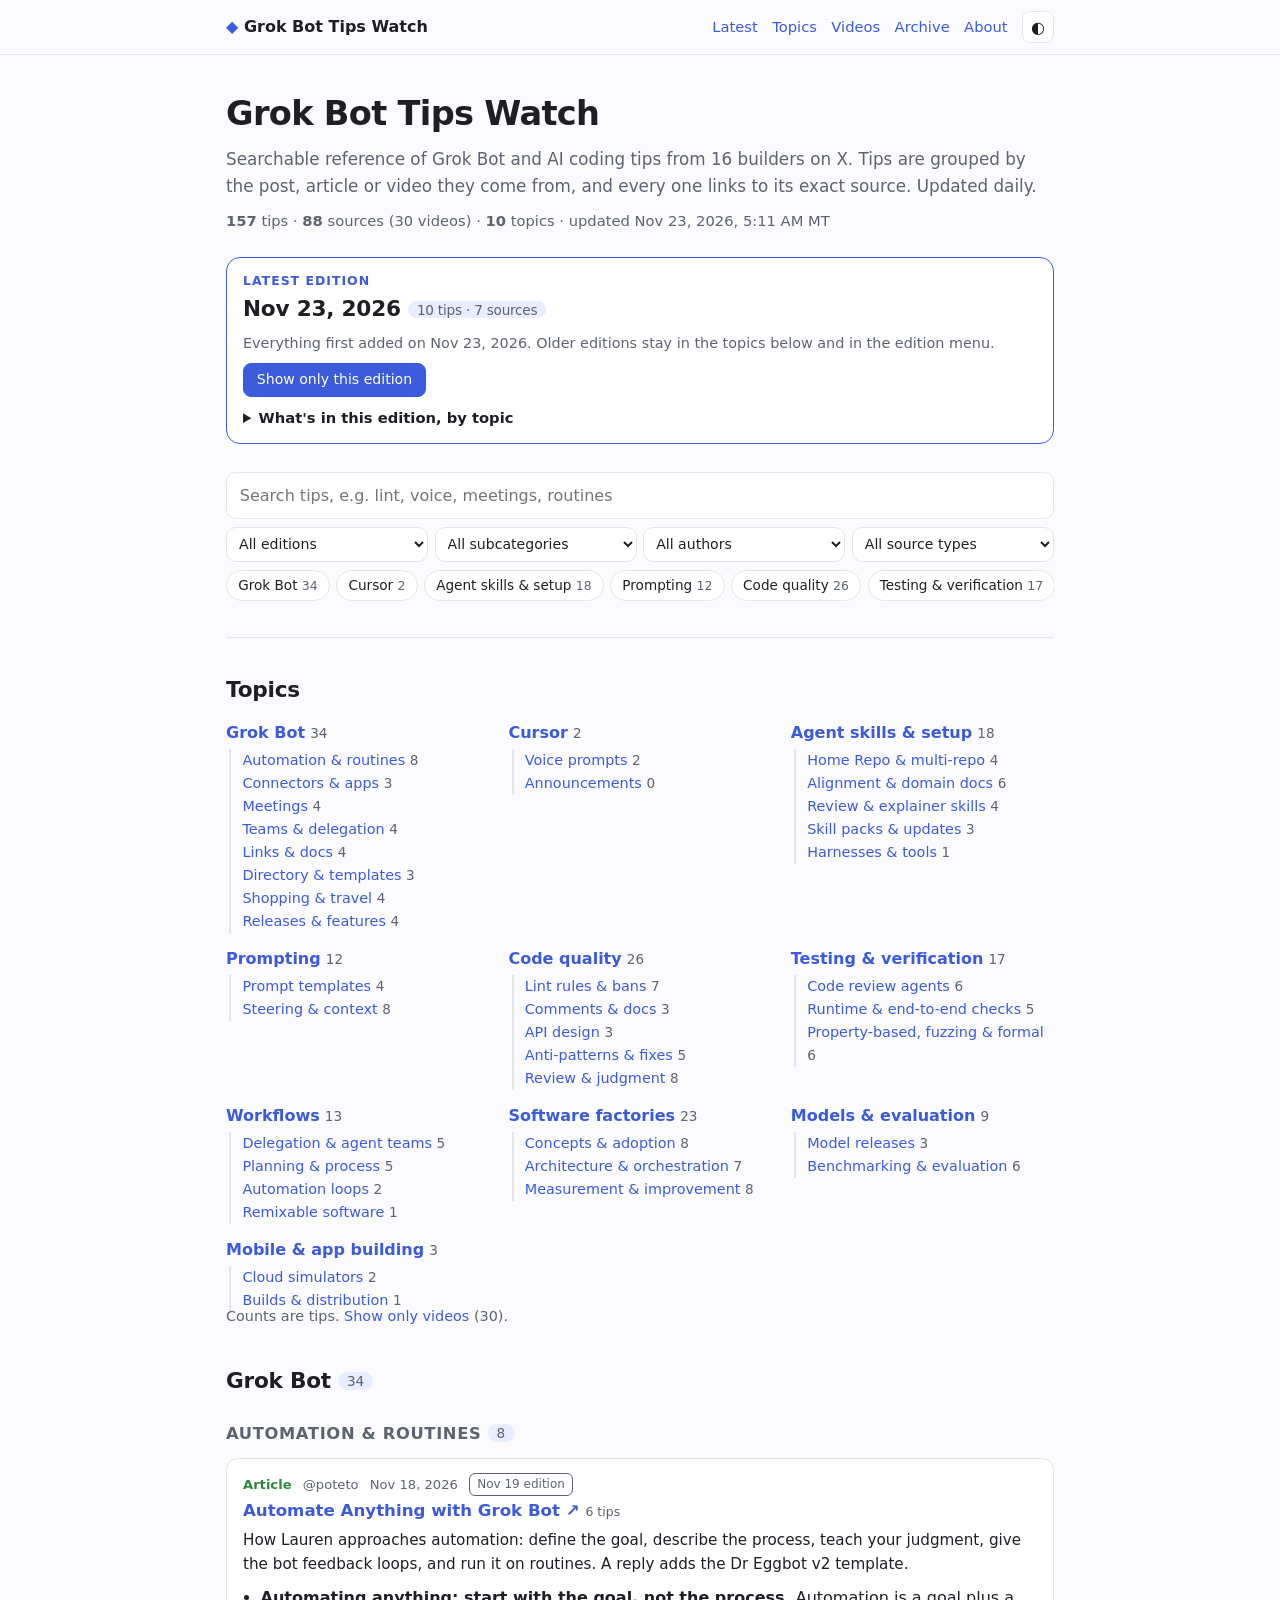
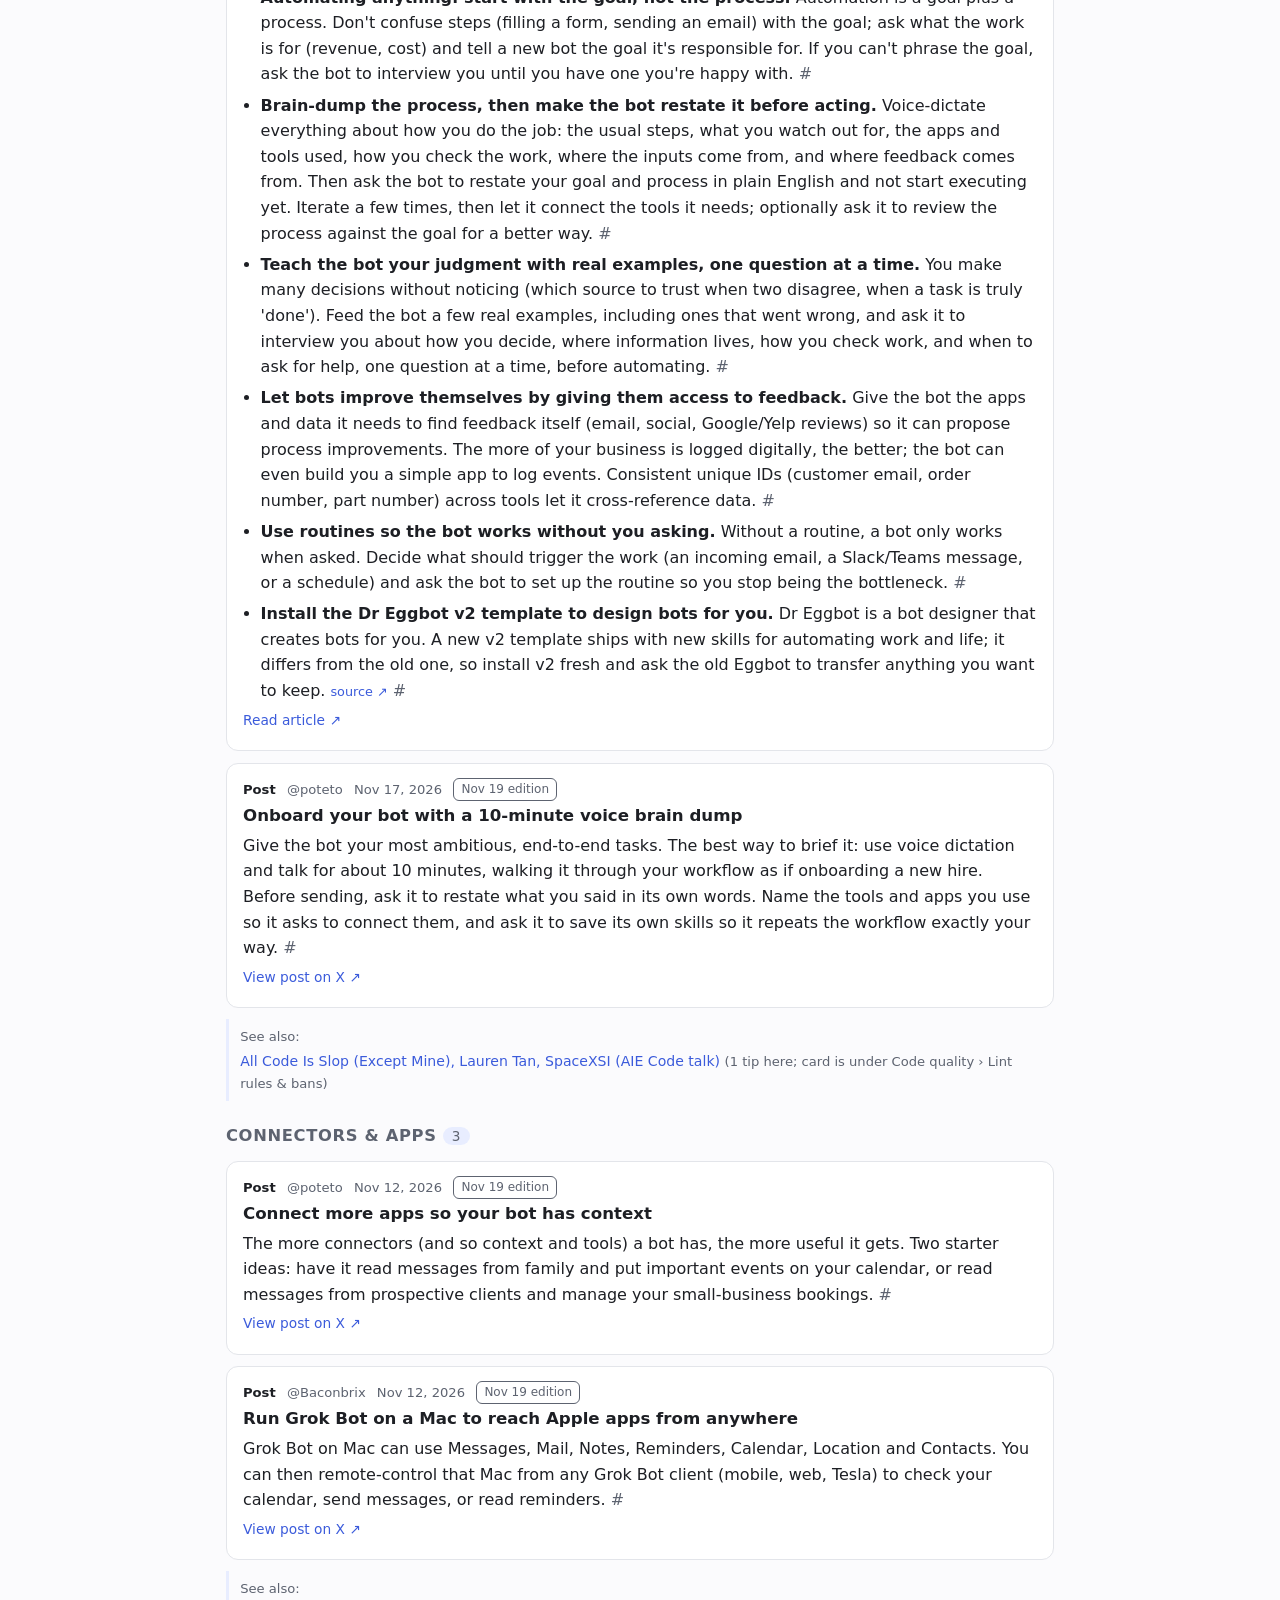
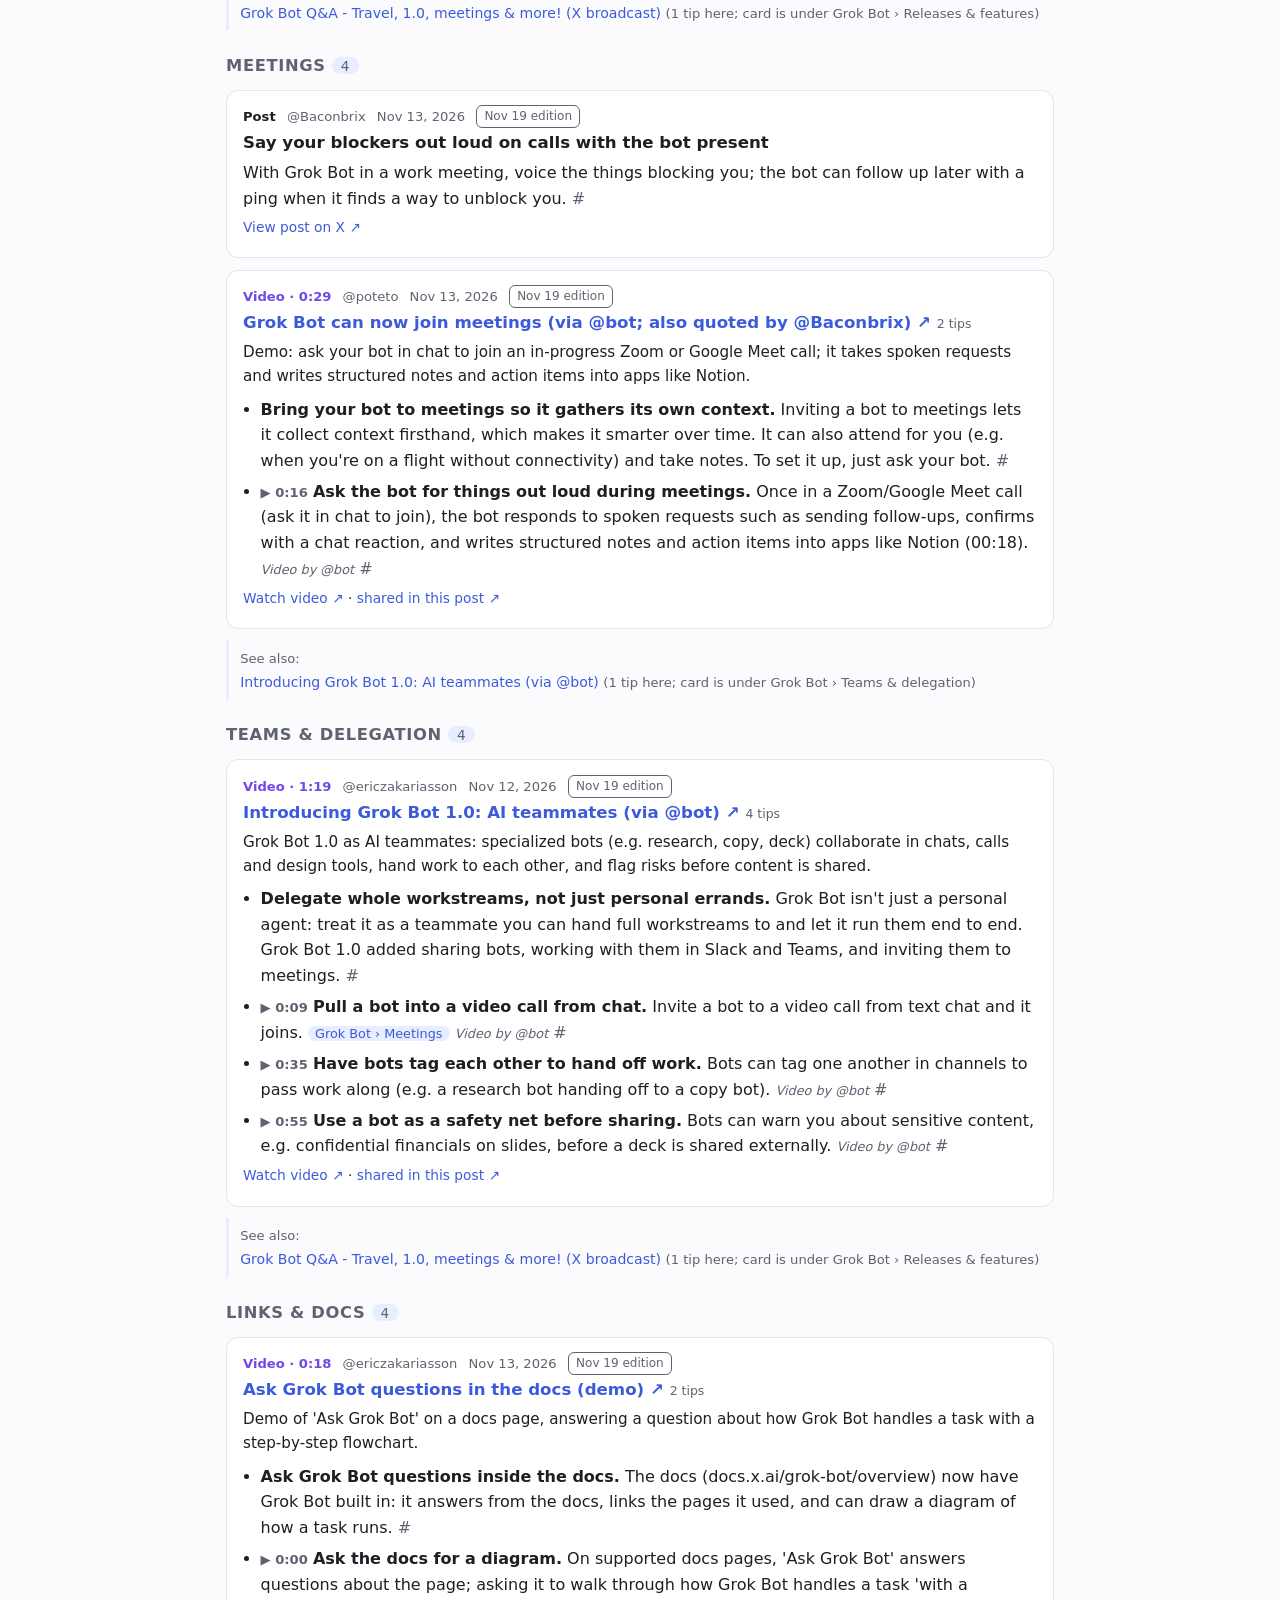
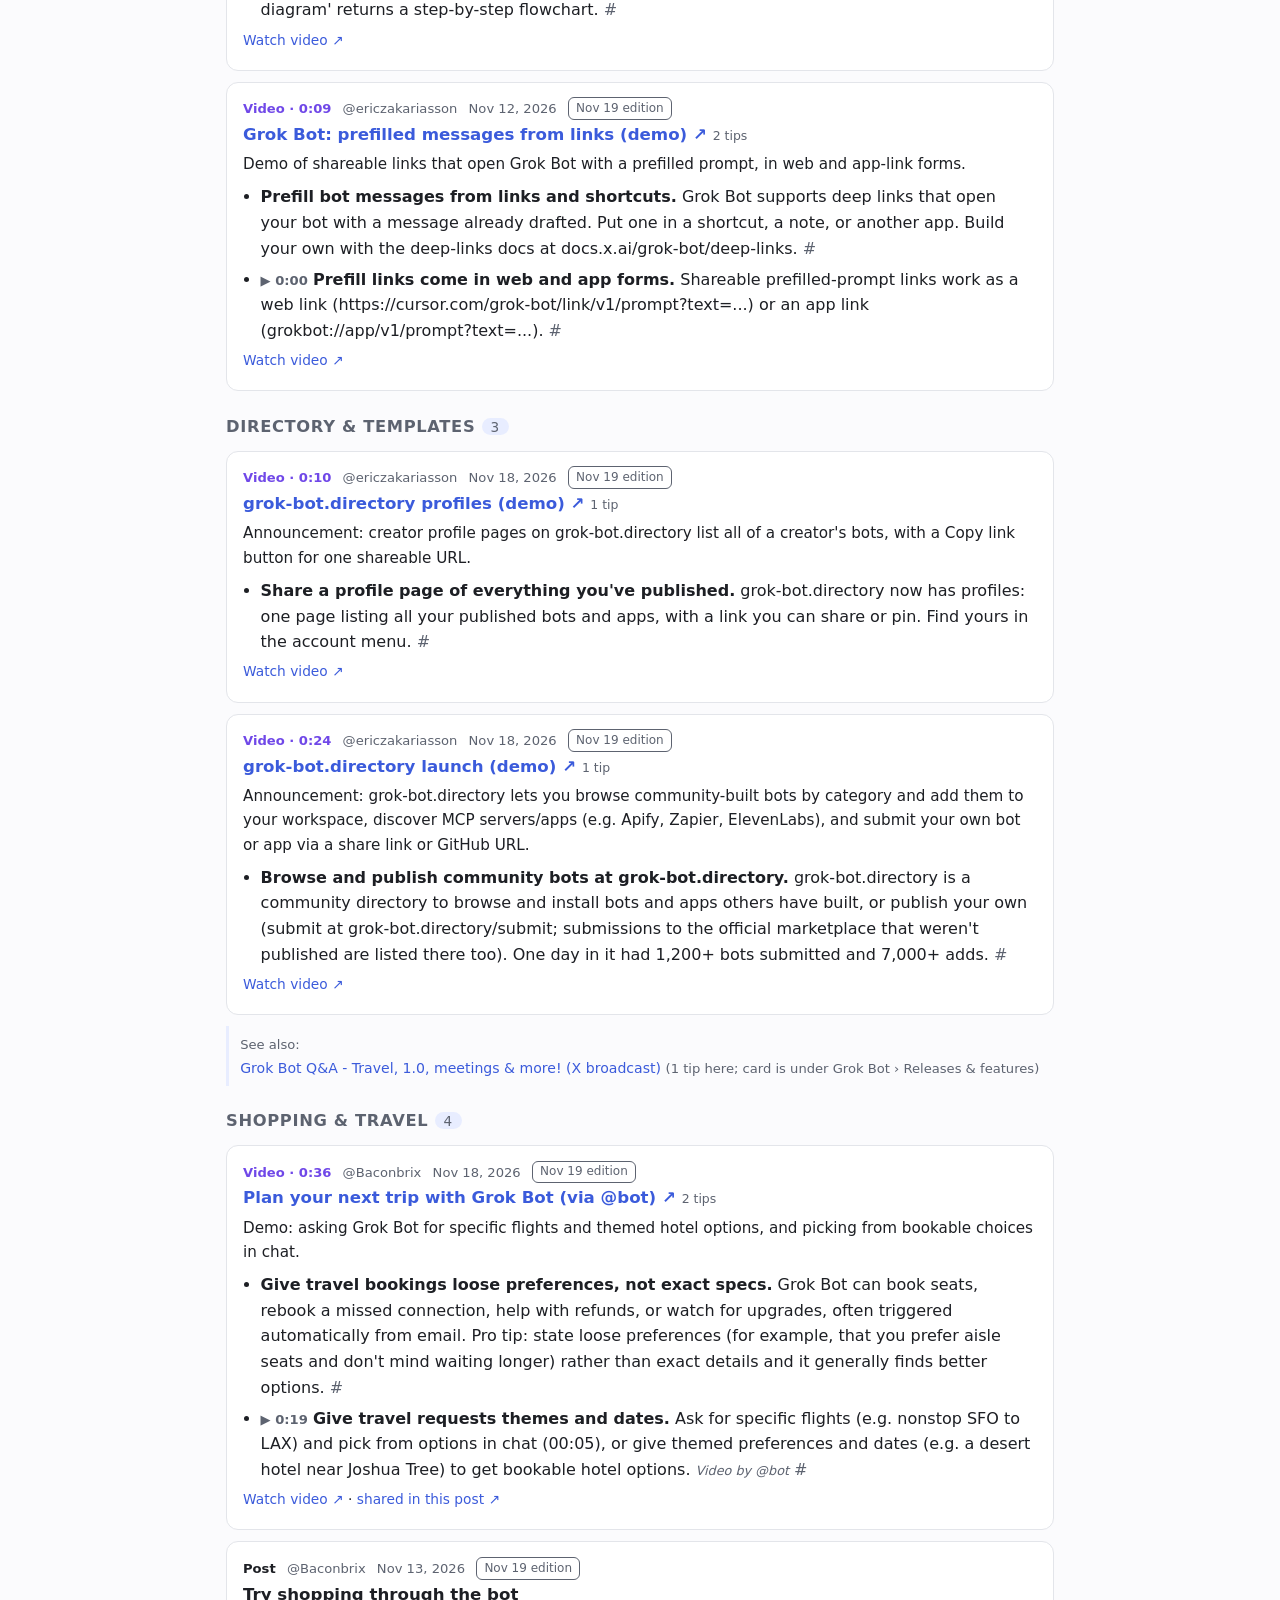
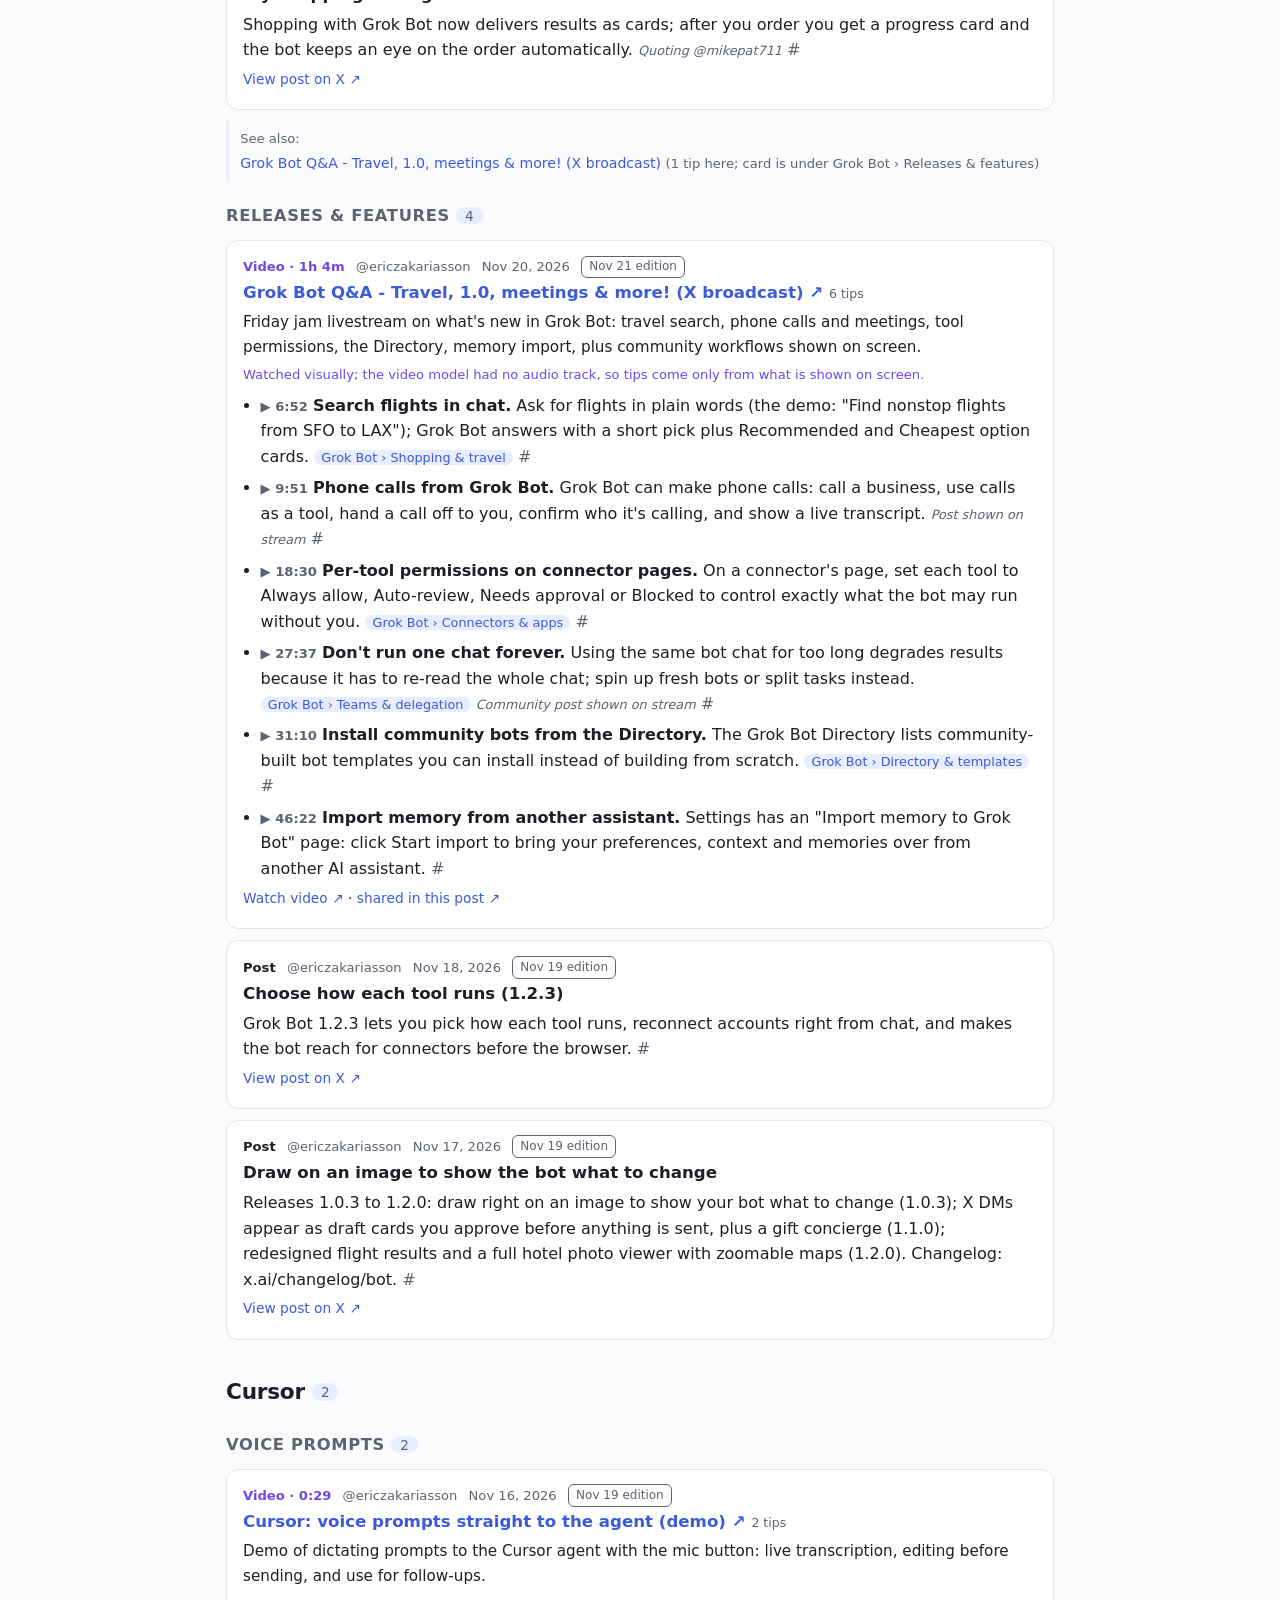
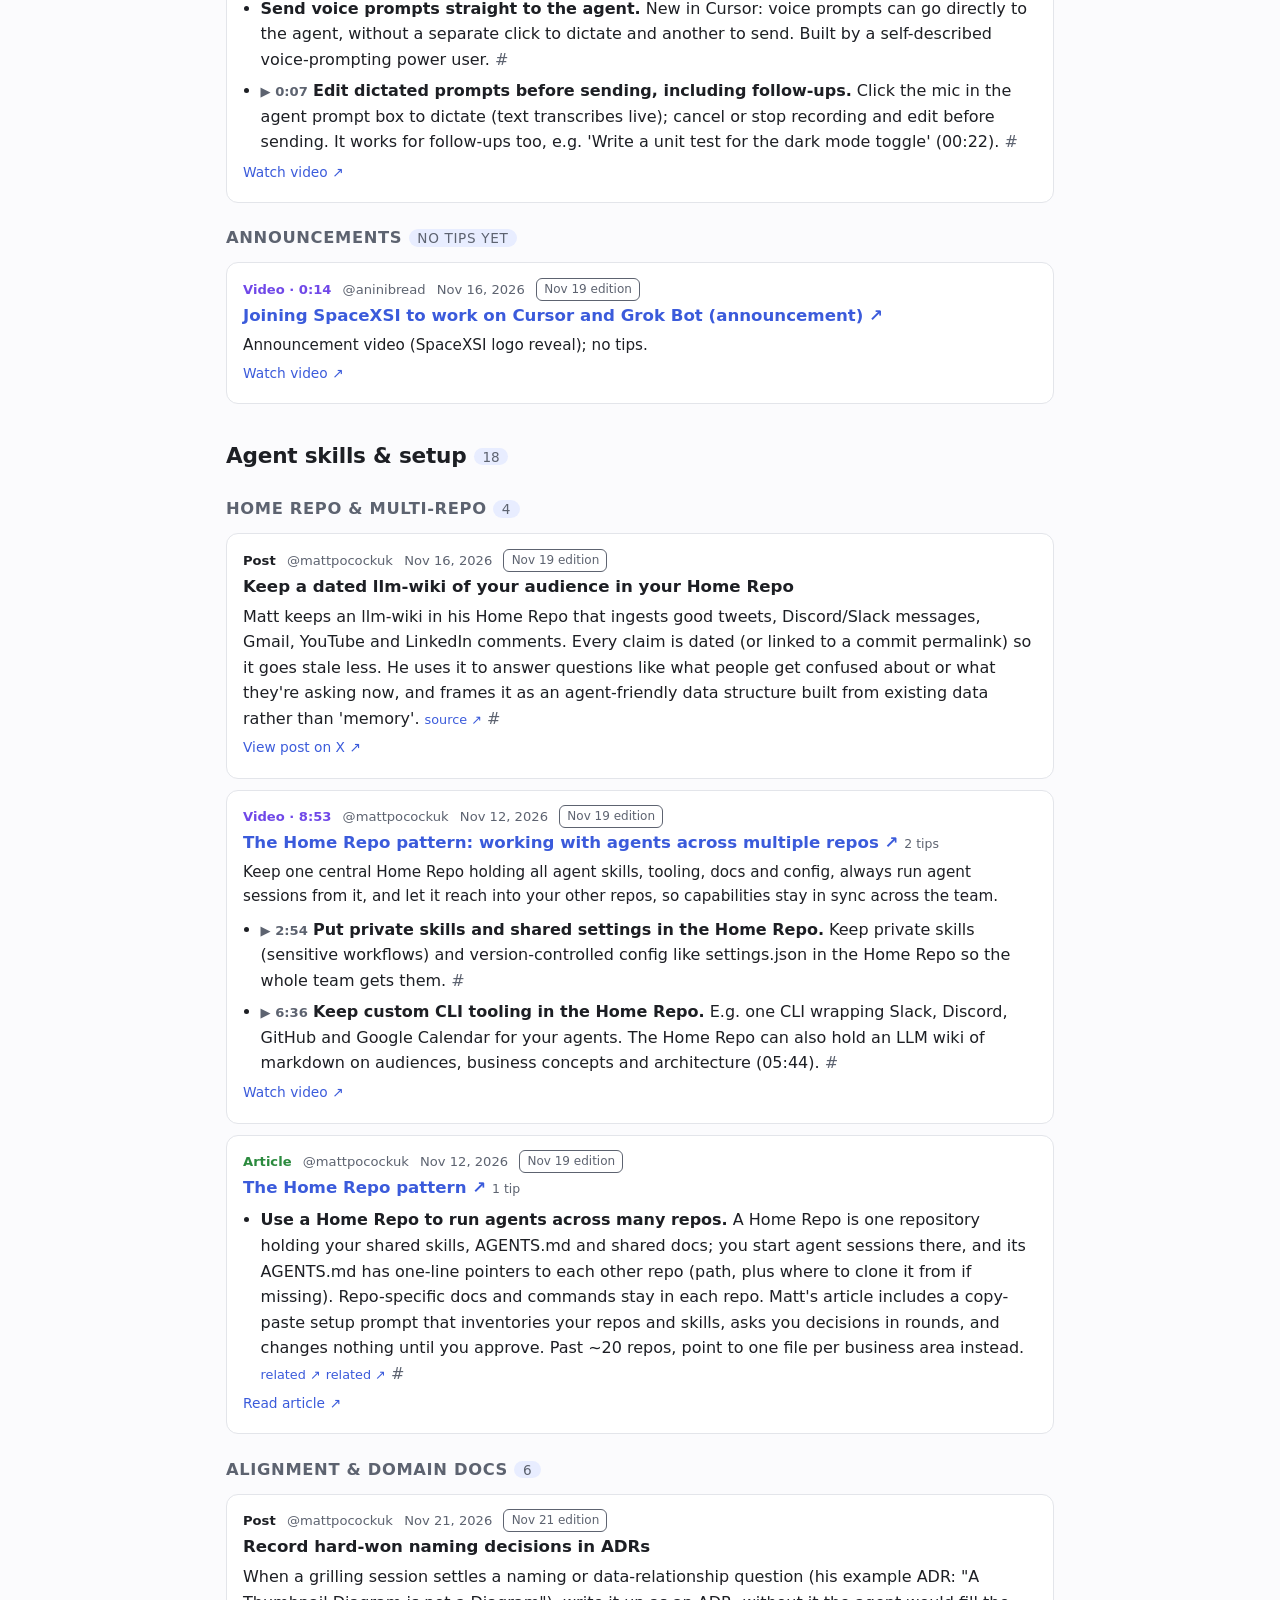
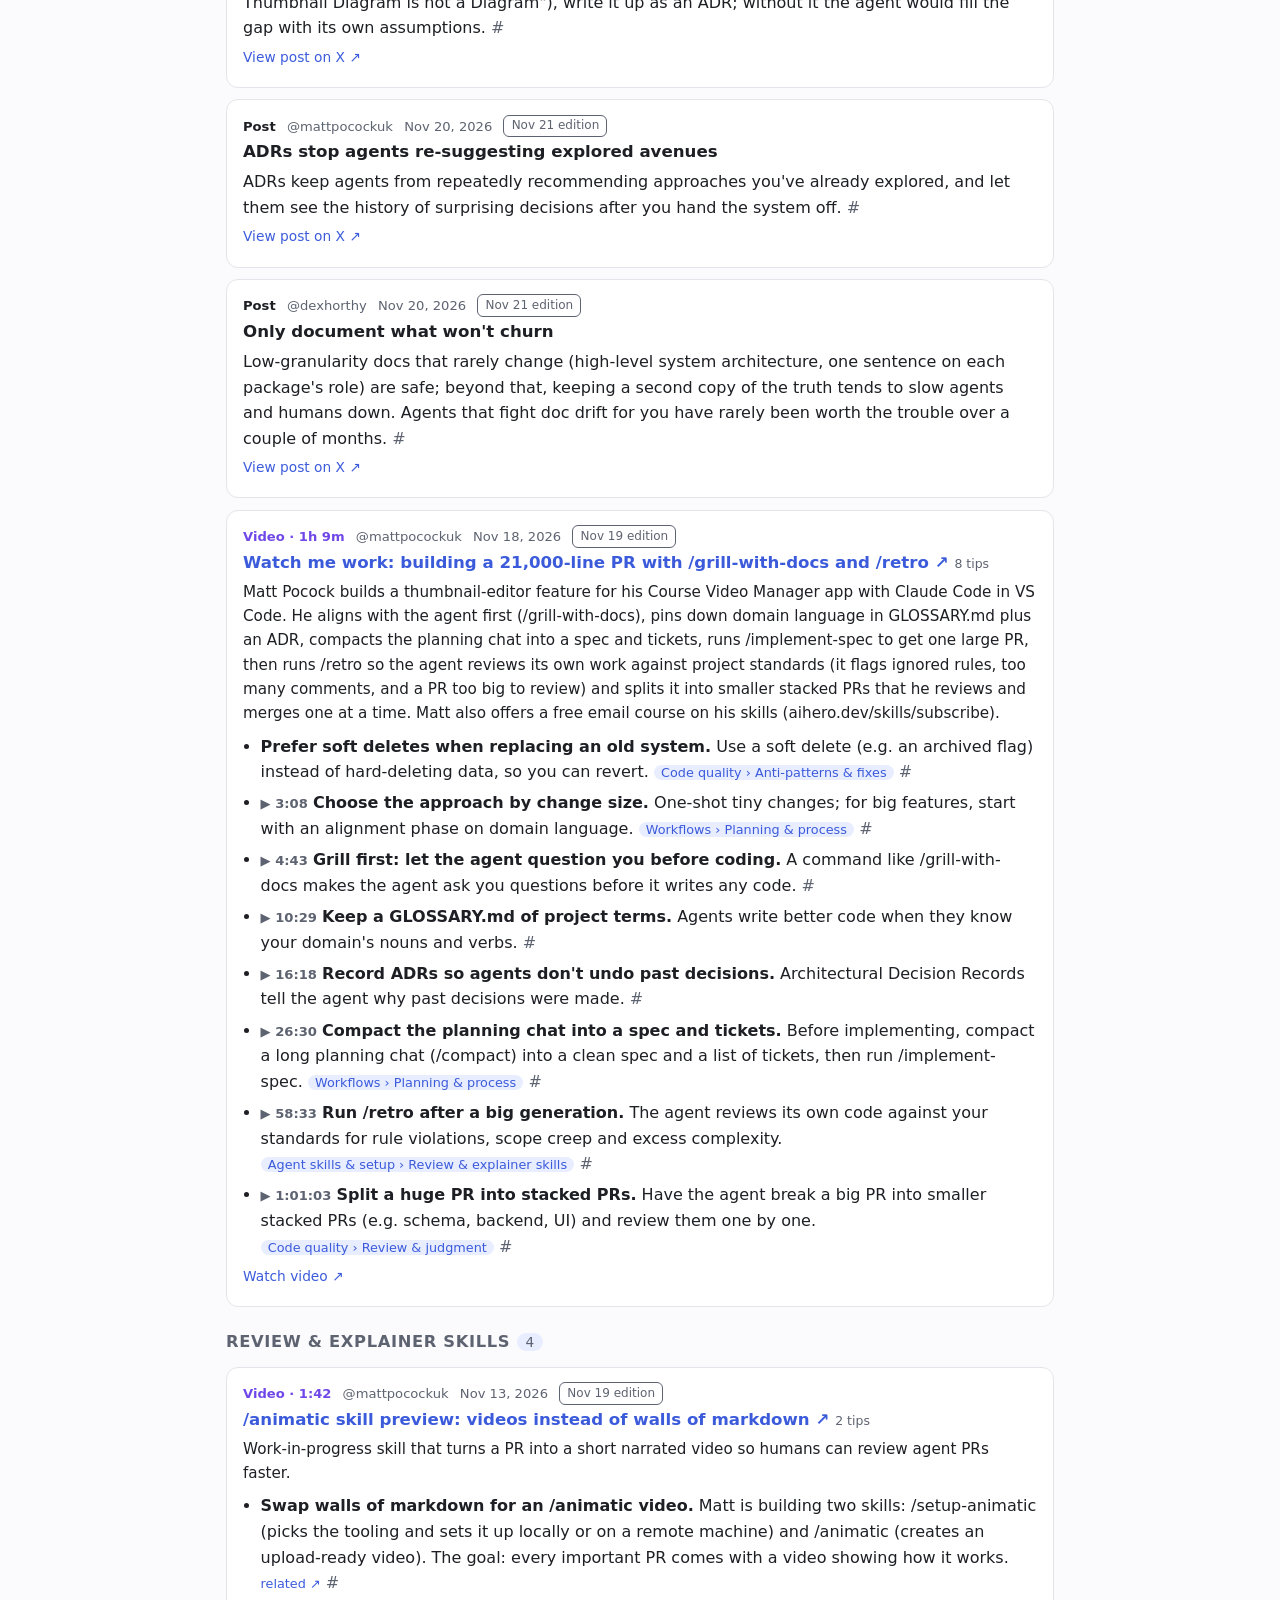
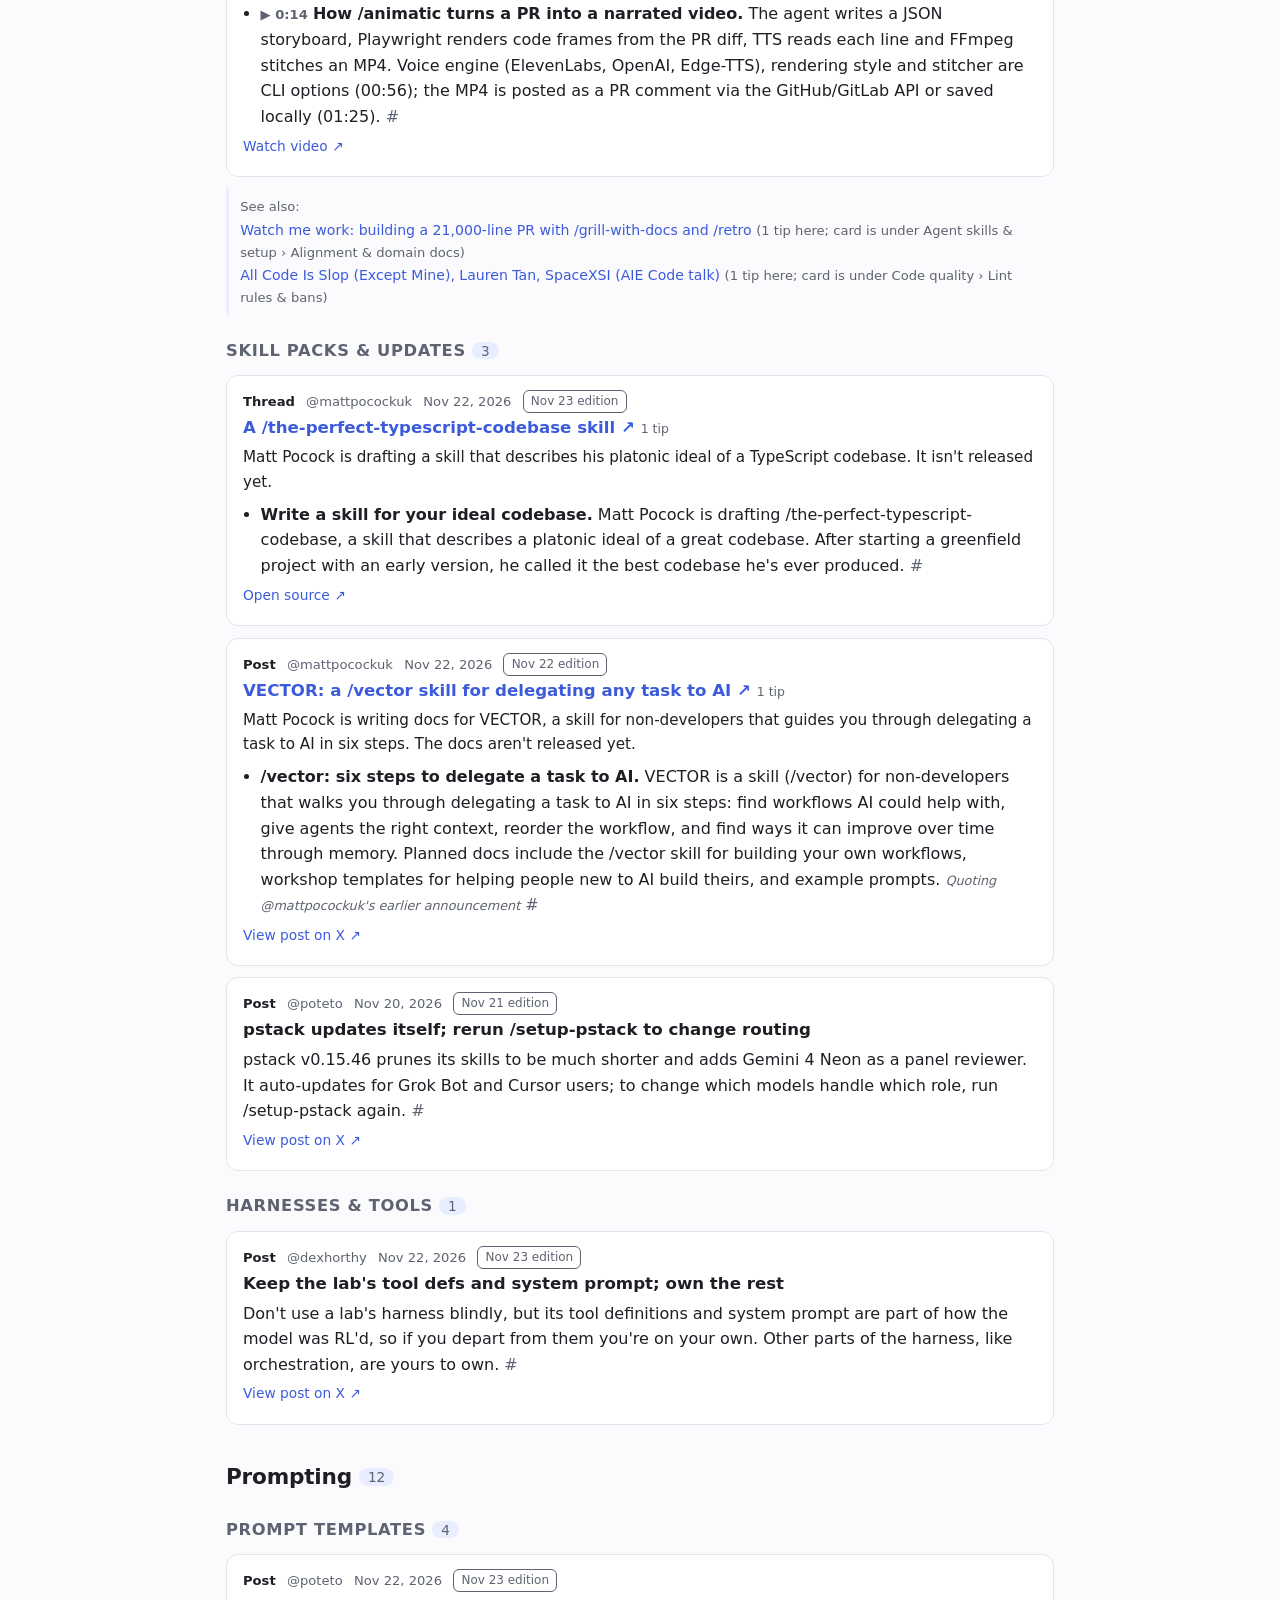
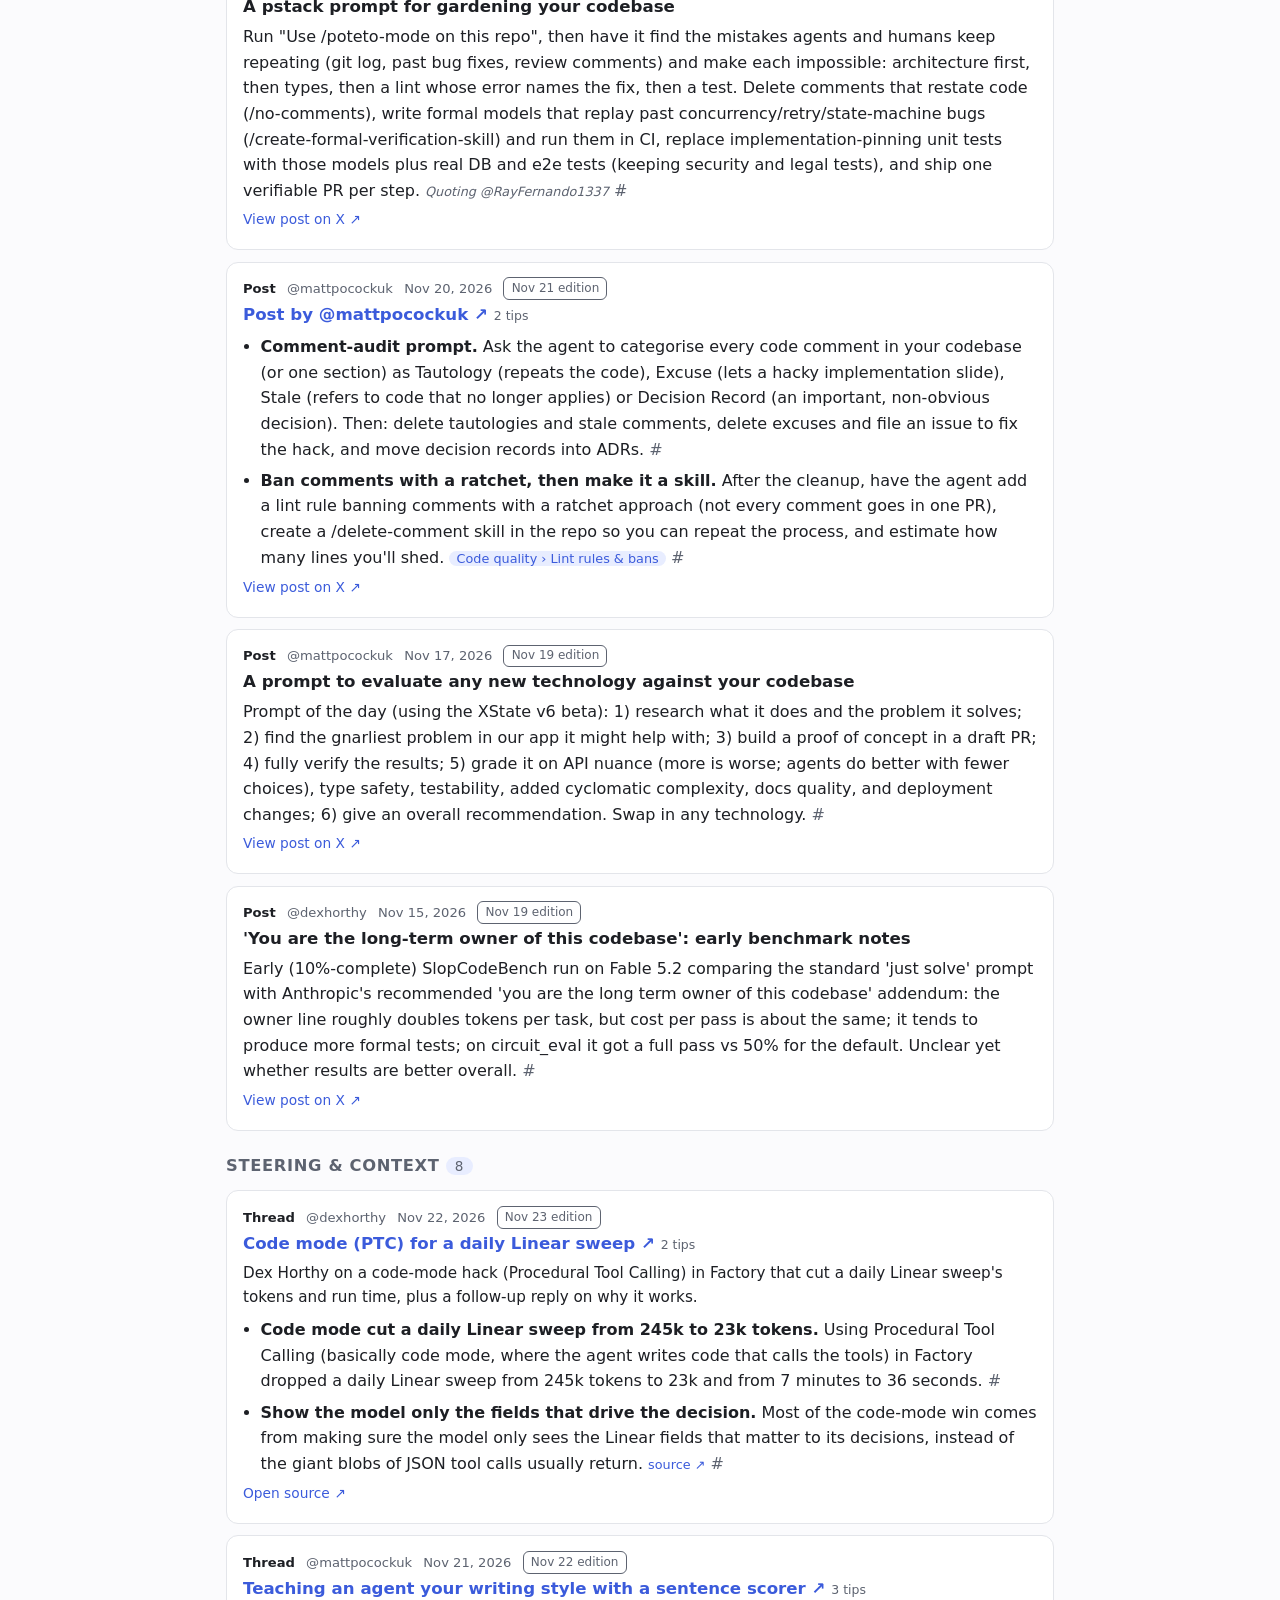
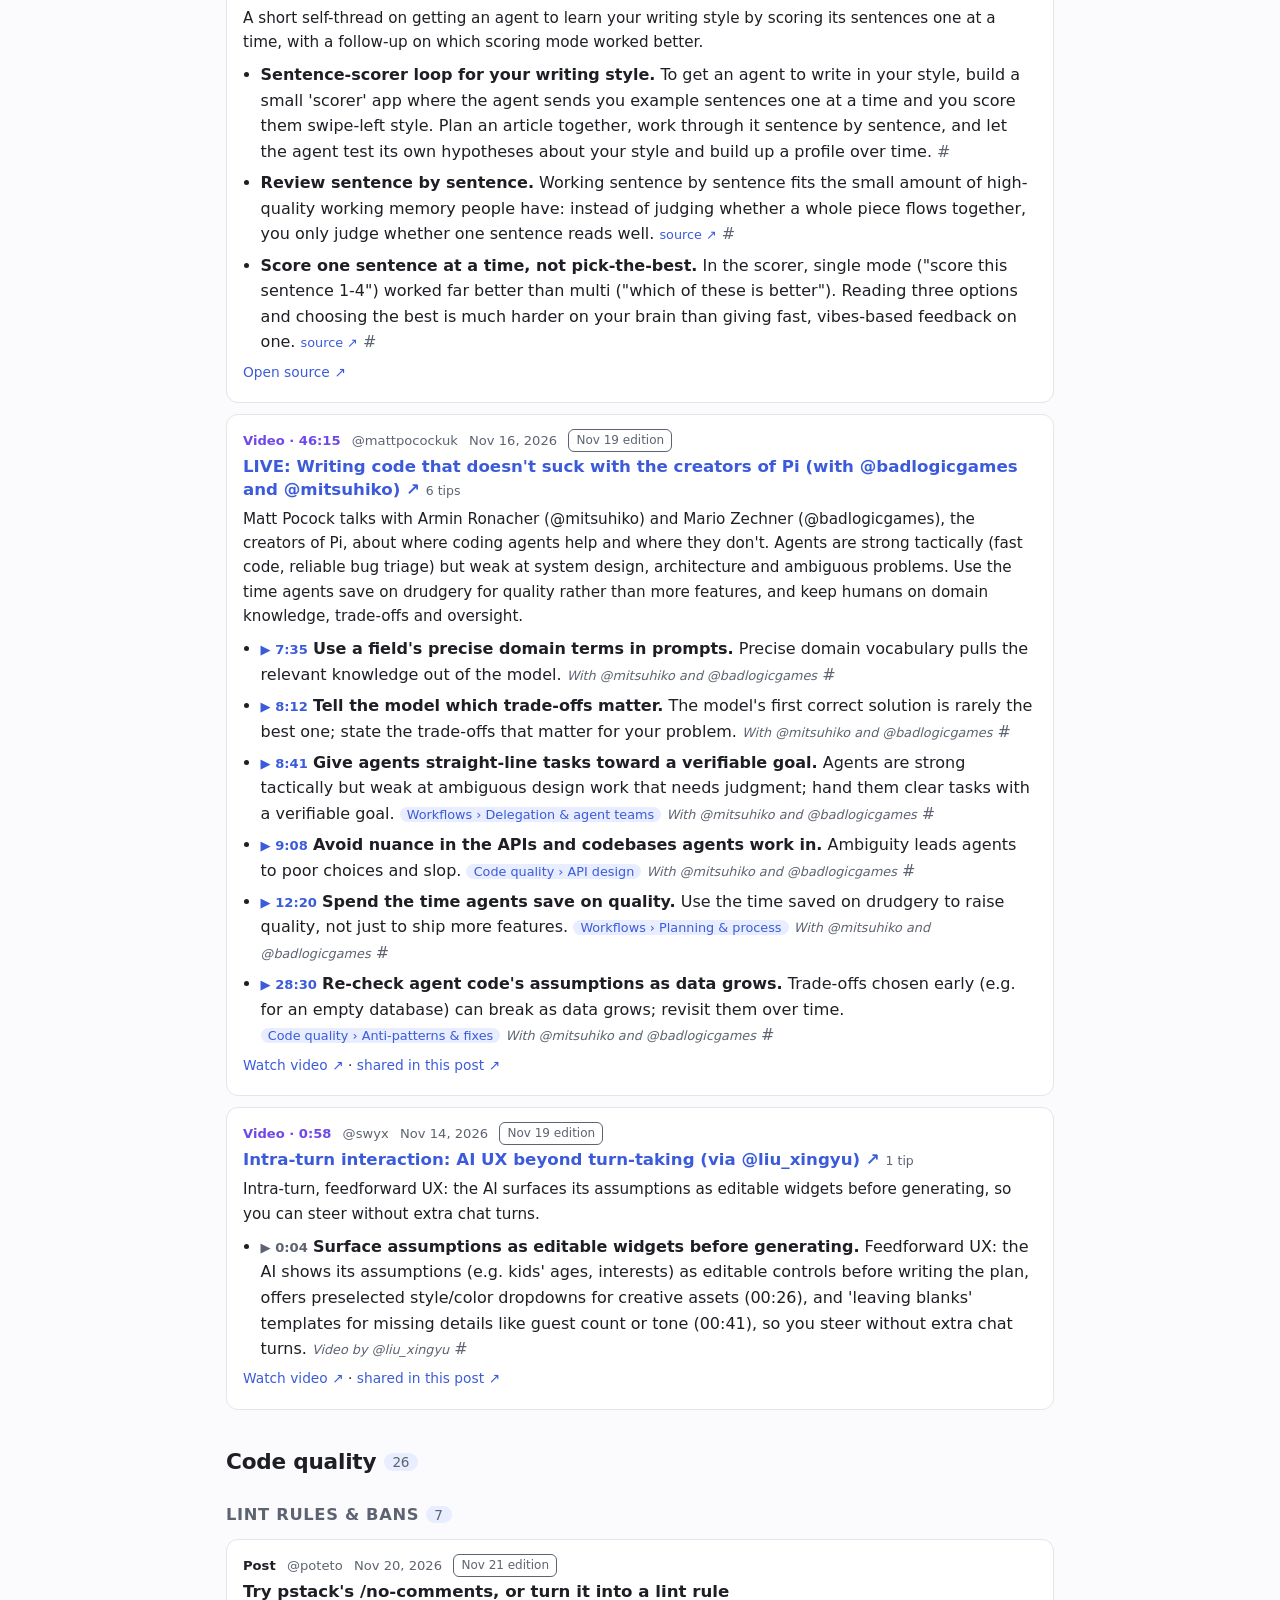
==== commit 54482f13: "Edition 2026-11-23: 10 new tips (subagent benchmark, code mode for tool output, harness defaults, co" ====
--- a/index.html
+++ b/index.html
@@ -4,7 +4,7 @@
 <meta charset="utf-8">
 <meta name="viewport" content="width=device-width, initial-scale=1">
 <title>Grok Bot Tips Watch: Searchable reference of Grok Bot and AI coding tips from 16 builders on X</title>
-<meta name="description" content="147 tips from 81 sources across 10 topics on Grok Bot, Cursor, agent skills, prompting and AI coding workflows, each linked to its source.">
+<meta name="description" content="157 tips from 88 sources across 10 topics on Grok Bot, Cursor, agent skills, prompting and AI coding workflows, each linked to its source.">
 <link rel="canonical" href="https://cfmayer.github.io/ai-tips-watch/">
 <meta name="color-scheme" content="light dark">
 <script>(function(){var d=document.documentElement,t=null;try{t=localStorage.getItem('theme')}catch(e){}if(t!=='light'&&t!=='dark'){t=window.matchMedia&&matchMedia('(prefers-color-scheme: dark)').matches?'dark':'light'}d.setAttribute('data-theme',t)})();</script>
@@ -13,7 +13,7 @@
 <link rel="stylesheet" href="assets/site.css?v=0d86d147">
 <meta property="og:site_name" content="Grok Bot Tips Watch">
 <meta property="og:title" content="Grok Bot Tips Watch: Searchable reference of Grok Bot and AI coding tips from 16 builders on X">
-<meta property="og:description" content="147 tips from 81 sources across 10 topics on Grok Bot, Cursor, agent skills, prompting and AI coding workflows, each linked to its source.">
+<meta property="og:description" content="157 tips from 88 sources across 10 topics on Grok Bot, Cursor, agent skills, prompting and AI coding workflows, each linked to its source.">
 <meta property="og:type" content="website">
 <meta property="og:url" content="https://cfmayer.github.io/ai-tips-watch/">
 </head>
@@ -37,29 +37,29 @@
 <section class="hero">
   <h1>Grok Bot Tips Watch</h1>
   <p class="lede">Searchable reference of Grok Bot and AI coding tips from 16 builders on X. Tips are grouped by the post, article or video they come from, and every one links to its exact source. Updated daily.</p>
-  <p class="stats"><strong>147</strong> tips · <strong>81</strong> sources (29 videos) · <strong>10</strong> topics · updated Nov 22, 2026, 5:01 AM MT</p>
-</section>
-<section class="latest" id="latest" data-edition="2026-11-22">
+  <p class="stats"><strong>157</strong> tips · <strong>88</strong> sources (30 videos) · <strong>10</strong> topics · updated Nov 23, 2026, 5:11 AM MT</p>
+</section>
+<section class="latest" id="latest" data-edition="2026-11-23">
   <p class="kicker">Latest edition</p>
-  <h2>Nov 22, 2026 <span class="count">5 tips · 3 sources</span></h2>
-  <p class="hint">Everything first added on Nov 22, 2026. Older editions stay in the topics below and in the edition menu.</p>
-  <div class="latest-actions"><button type="button" class="btn" id="only-latest" data-edition="2026-11-22">Show only this edition</button></div>
-  <details class="edindex"><summary>What's in this edition, by topic</summary><div class="eitopic"><h3>Agent skills &amp; setup</h3><div class="eisub"><h4>Skill packs &amp; updates</h4><ul><li><a href="#s-x-2124471135953723528">VECTOR: a /vector skill for delegating any task to AI</a></li></ul></div></div><div class="eitopic"><h3>Prompting</h3><div class="eisub"><h4>Steering &amp; context</h4><ul><li><a href="#s-x-2124214098984370645">Teaching an agent your writing style with a sentence scorer</a> <span>3</span></li></ul></div></div><div class="eitopic"><h3>Workflows</h3><div class="eisub"><h4>Planning &amp; process</h4><ul><li><a href="#x-2124147482238333210">Plan up front only when rework is costly</a></li></ul></div></div></details>
+  <h2>Nov 23, 2026 <span class="count">10 tips · 7 sources</span></h2>
+  <p class="hint">Everything first added on Nov 23, 2026. Older editions stay in the topics below and in the edition menu.</p>
+  <div class="latest-actions"><button type="button" class="btn" id="only-latest" data-edition="2026-11-23">Show only this edition</button></div>
+  <details class="edindex"><summary>What's in this edition, by topic</summary><div class="eitopic"><h3>Agent skills &amp; setup</h3><div class="eisub"><h4>Skill packs &amp; updates</h4><ul><li><a href="#s-x-2124500662436151797">A /the-perfect-typescript-codebase skill</a></li></ul></div><div class="eisub"><h4>Harnesses &amp; tools</h4><ul><li><a href="#x-2124613833050472826">Keep the lab&#x27;s tool defs and system prompt; own the rest</a></li></ul></div></div><div class="eitopic"><h3>Prompting</h3><div class="eisub"><h4>Prompt templates</h4><ul><li><a href="#x-2124525336994177412">A pstack prompt for gardening your codebase</a></li></ul></div><div class="eisub"><h4>Steering &amp; context</h4><ul><li><a href="#s-x-2124624191563698426">Code mode (PTC) for a daily Linear sweep</a> <span>2</span></li></ul></div></div><div class="eitopic"><h3>Workflows</h3><div class="eisub"><h4>Delegation &amp; agent teams</h4><ul><li><a href="#x-2124797717834543167">A shared chat workspace for agents and developers</a></li></ul></div></div><div class="eitopic"><h3>Software factories</h3><div class="eisub"><h4>Architecture &amp; orchestration</h4><ul><li><a href="#s-x-2124592480674779605">Benchmarking subagents vs. one agent in Warp&#x27;s software factory</a></li></ul></div><div class="eisub"><h4>Measurement &amp; improvement</h4><ul><li><a href="#s-x-2124592480674779605">Benchmarking subagents vs. one agent in Warp&#x27;s software factory</a> <span>2</span></li></ul></div></div><div class="eitopic"><h3>Models &amp; evaluation</h3><div class="eisub"><h4>Benchmarking &amp; evaluation</h4><ul><li><a href="#x-2124666271530995771">If you don&#x27;t read the code, read the evals</a></li></ul></div></div></details>
 </section>
 <div class="controls" role="search">
   <label class="sr" for="q">Search tips</label>
   <input id="q" type="search" placeholder="Search tips, e.g. lint, voice, meetings, routines" autocomplete="off">
   <div class="selects">
-    <label class="sr" for="edition">Edition</label><select id="edition"><option value="">All editions</option><option value="2026-11-22">Nov 22, 2026 (latest) · 5 tips</option><option value="2026-11-21">Nov 21, 2026 · 24 tips</option><option value="2026-11-19">Nov 19, 2026 · 118 tips</option></select>
-    <label class="sr" for="subcat">Subcategory</label><select id="subcat"><option value="">All subcategories</option><optgroup label="Grok Bot"><option value="Grok Bot|Automation &amp; routines">Automation &amp; routines (8)</option><option value="Grok Bot|Connectors &amp; apps">Connectors &amp; apps (3)</option><option value="Grok Bot|Meetings">Meetings (4)</option><option value="Grok Bot|Teams &amp; delegation">Teams &amp; delegation (4)</option><option value="Grok Bot|Links &amp; docs">Links &amp; docs (4)</option><option value="Grok Bot|Directory &amp; templates">Directory &amp; templates (3)</option><option value="Grok Bot|Shopping &amp; travel">Shopping &amp; travel (4)</option><option value="Grok Bot|Releases &amp; features">Releases &amp; features (4)</option></optgroup><optgroup label="Cursor"><option value="Cursor|Voice prompts">Voice prompts (2)</option><option value="Cursor|Announcements">Announcements (0)</option></optgroup><optgroup label="Agent skills &amp; setup"><option value="Agent skills &amp; setup|Home Repo &amp; multi-repo">Home Repo &amp; multi-repo (4)</option><option value="Agent skills &amp; setup|Alignment &amp; domain docs">Alignment &amp; domain docs (6)</option><option value="Agent skills &amp; setup|Review &amp; explainer skills">Review &amp; explainer skills (4)</option><option value="Agent skills &amp; setup|Skill packs &amp; updates">Skill packs &amp; updates (2)</option></optgroup><optgroup label="Prompting"><option value="Prompting|Prompt templates">Prompt templates (3)</option><option value="Prompting|Steering &amp; context">Steering &amp; context (6)</option></optgroup><optgroup label="Code quality"><option value="Code quality|Lint rules &amp; bans">Lint rules &amp; bans (7)</option><option value="Code quality|Comments &amp; docs">Comments &amp; docs (3)</option><option value="Code quality|API design">API design (3)</option><option value="Code quality|Anti-patterns &amp; fixes">Anti-patterns &amp; fixes (5)</option><option value="Code quality|Review &amp; judgment">Review &amp; judgment (8)</option></optgroup><optgroup label="Testing &amp; verification"><option value="Testing &amp; verification|Code review agents">Code review agents (6)</option><option value="Testing &amp; verification|Runtime &amp; end-to-end checks">Runtime &amp; end-to-end checks (5)</option><option value="Testing &amp; verification|Property-based, fuzzing &amp; formal">Property-based, fuzzing &amp; formal (6)</option></optgroup><optgroup label="Workflows"><option value="Workflows|Delegation &amp; agent teams">Delegation &amp; agent teams (4)</option><option value="Workflows|Planning &amp; process">Planning &amp; process (5)</option><option value="Workflows|Automation loops">Automation loops (2)</option><option value="Workflows|Remixable software">Remixable software (1)</option></optgroup><optgroup label="Software factories"><option value="Software factories|Concepts &amp; adoption">Concepts &amp; adoption (8)</option><option value="Software factories|Architecture &amp; orchestration">Architecture &amp; orchestration (6)</option><option value="Software factories|Measurement &amp; improvement">Measurement &amp; improvement (6)</option></optgroup><optgroup label="Models &amp; evaluation"><option value="Models &amp; evaluation|Model releases">Model releases (3)</option><option value="Models &amp; evaluation|Benchmarking &amp; evaluation">Benchmarking &amp; evaluation (5)</option></optgroup><optgroup label="Mobile &amp; app building"><option value="Mobile &amp; app building|Cloud simulators">Cloud simulators (2)</option><option value="Mobile &amp; app building|Builds &amp; distribution">Builds &amp; distribution (1)</option></optgroup></select>
+    <label class="sr" for="edition">Edition</label><select id="edition"><option value="">All editions</option><option value="2026-11-23">Nov 23, 2026 (latest) · 10 tips</option><option value="2026-11-22">Nov 22, 2026 · 5 tips</option><option value="2026-11-21">Nov 21, 2026 · 24 tips</option><option value="2026-11-19">Nov 19, 2026 · 118 tips</option></select>
+    <label class="sr" for="subcat">Subcategory</label><select id="subcat"><option value="">All subcategories</option><optgroup label="Grok Bot"><option value="Grok Bot|Automation &amp; routines">Automation &amp; routines (8)</option><option value="Grok Bot|Connectors &amp; apps">Connectors &amp; apps (3)</option><option value="Grok Bot|Meetings">Meetings (4)</option><option value="Grok Bot|Teams &amp; delegation">Teams &amp; delegation (4)</option><option value="Grok Bot|Links &amp; docs">Links &amp; docs (4)</option><option value="Grok Bot|Directory &amp; templates">Directory &amp; templates (3)</option><option value="Grok Bot|Shopping &amp; travel">Shopping &amp; travel (4)</option><option value="Grok Bot|Releases &amp; features">Releases &amp; features (4)</option></optgroup><optgroup label="Cursor"><option value="Cursor|Voice prompts">Voice prompts (2)</option><option value="Cursor|Announcements">Announcements (0)</option></optgroup><optgroup label="Agent skills &amp; setup"><option value="Agent skills &amp; setup|Home Repo &amp; multi-repo">Home Repo &amp; multi-repo (4)</option><option value="Agent skills &amp; setup|Alignment &amp; domain docs">Alignment &amp; domain docs (6)</option><option value="Agent skills &amp; setup|Review &amp; explainer skills">Review &amp; explainer skills (4)</option><option value="Agent skills &amp; setup|Skill packs &amp; updates">Skill packs &amp; updates (3)</option><option value="Agent skills &amp; setup|Harnesses &amp; tools">Harnesses &amp; tools (1)</option></optgroup><optgroup label="Prompting"><option value="Prompting|Prompt templates">Prompt templates (4)</option><option value="Prompting|Steering &amp; context">Steering &amp; context (8)</option></optgroup><optgroup label="Code quality"><option value="Code quality|Lint rules &amp; bans">Lint rules &amp; bans (7)</option><option value="Code quality|Comments &amp; docs">Comments &amp; docs (3)</option><option value="Code quality|API design">API design (3)</option><option value="Code quality|Anti-patterns &amp; fixes">Anti-patterns &amp; fixes (5)</option><option value="Code quality|Review &amp; judgment">Review &amp; judgment (8)</option></optgroup><optgroup label="Testing &amp; verification"><option value="Testing &amp; verification|Code review agents">Code review agents (6)</option><option value="Testing &amp; verification|Runtime &amp; end-to-end checks">Runtime &amp; end-to-end checks (5)</option><option value="Testing &amp; verification|Property-based, fuzzing &amp; formal">Property-based, fuzzing &amp; formal (6)</option></optgroup><optgroup label="Workflows"><option value="Workflows|Delegation &amp; agent teams">Delegation &amp; agent teams (5)</option><option value="Workflows|Planning &amp; process">Planning &amp; process (5)</option><option value="Workflows|Automation loops">Automation loops (2)</option><option value="Workflows|Remixable software">Remixable software (1)</option></optgroup><optgroup label="Software factories"><option value="Software factories|Concepts &amp; adoption">Concepts &amp; adoption (8)</option><option value="Software factories|Architecture &amp; orchestration">Architecture &amp; orchestration (7)</option><option value="Software factories|Measurement &amp; improvement">Measurement &amp; improvement (8)</option></optgroup><optgroup label="Models &amp; evaluation"><option value="Models &amp; evaluation|Model releases">Model releases (3)</option><option value="Models &amp; evaluation|Benchmarking &amp; evaluation">Benchmarking &amp; evaluation (6)</option></optgroup><optgroup label="Mobile &amp; app building"><option value="Mobile &amp; app building|Cloud simulators">Cloud simulators (2)</option><option value="Mobile &amp; app building|Builds &amp; distribution">Builds &amp; distribution (1)</option></optgroup></select>
     <label class="sr" for="author">Author</label><select id="author"><option value="">All authors</option><option value="aninibread">@aninibread</option><option value="Baconbrix">@Baconbrix</option><option value="ccheever">@ccheever</option><option value="cursor_ai">@cursor_ai</option><option value="dexhorthy">@dexhorthy</option><option value="EnoReyes">@EnoReyes</option><option value="ericzakariasson">@ericzakariasson</option><option value="GeoffreyHuntley">@GeoffreyHuntley</option><option value="mattpocockuk">@mattpocockuk</option><option value="owickstrom">@owickstrom</option><option value="poteto">@poteto</option><option value="swyx">@swyx</option><option value="zachlloydtweets">@zachlloydtweets</option></select>
-    <label class="sr" for="type">Source type</label><select id="type"><option value="">All source types</option><option value="post">Posts (48)</option><option value="article">Articles (3)</option><option value="video">Videos (29)</option><option value="thread">Threads (1)</option></select>
+    <label class="sr" for="type">Source type</label><select id="type"><option value="">All source types</option><option value="post">Posts (52)</option><option value="article">Articles (3)</option><option value="video">Videos (30)</option><option value="thread">Threads (3)</option></select>
   </div>
-  <div class="chips" aria-label="Filter by topic"><button type="button" class="chip" data-topic="Grok Bot" aria-pressed="false">Grok Bot <span>34</span></button><button type="button" class="chip" data-topic="Cursor" aria-pressed="false">Cursor <span>2</span></button><button type="button" class="chip" data-topic="Agent skills &amp; setup" aria-pressed="false">Agent skills &amp; setup <span>16</span></button><button type="button" class="chip" data-topic="Prompting" aria-pressed="false">Prompting <span>9</span></button><button type="button" class="chip" data-topic="Code quality" aria-pressed="false">Code quality <span>26</span></button><button type="button" class="chip" data-topic="Testing &amp; verification" aria-pressed="false">Testing &amp; verification <span>17</span></button><button type="button" class="chip" data-topic="Workflows" aria-pressed="false">Workflows <span>12</span></button><button type="button" class="chip" data-topic="Software factories" aria-pressed="false">Software factories <span>20</span></button><button type="button" class="chip" data-topic="Models &amp; evaluation" aria-pressed="false">Models &amp; evaluation <span>8</span></button><button type="button" class="chip" data-topic="Mobile &amp; app building" aria-pressed="false">Mobile &amp; app building <span>3</span></button></div>
+  <div class="chips" aria-label="Filter by topic"><button type="button" class="chip" data-topic="Grok Bot" aria-pressed="false">Grok Bot <span>34</span></button><button type="button" class="chip" data-topic="Cursor" aria-pressed="false">Cursor <span>2</span></button><button type="button" class="chip" data-topic="Agent skills &amp; setup" aria-pressed="false">Agent skills &amp; setup <span>18</span></button><button type="button" class="chip" data-topic="Prompting" aria-pressed="false">Prompting <span>12</span></button><button type="button" class="chip" data-topic="Code quality" aria-pressed="false">Code quality <span>26</span></button><button type="button" class="chip" data-topic="Testing &amp; verification" aria-pressed="false">Testing &amp; verification <span>17</span></button><button type="button" class="chip" data-topic="Workflows" aria-pressed="false">Workflows <span>13</span></button><button type="button" class="chip" data-topic="Software factories" aria-pressed="false">Software factories <span>23</span></button><button type="button" class="chip" data-topic="Models &amp; evaluation" aria-pressed="false">Models &amp; evaluation <span>9</span></button><button type="button" class="chip" data-topic="Mobile &amp; app building" aria-pressed="false">Mobile &amp; app building <span>3</span></button></div>
   <p id="status" class="status" aria-live="polite"></p>
 </div>
-<nav class="toc" id="topics" aria-label="Topics"><h2>Topics</h2><ul class="tocl"><li><a class="tt" href="#t-grok-bot">Grok Bot</a> <span>34</span><ul><li><a href="#sc-grok-bot-automation-routines">Automation &amp; routines</a> <span>8</span></li><li><a href="#sc-grok-bot-connectors-apps">Connectors &amp; apps</a> <span>3</span></li><li><a href="#sc-grok-bot-meetings">Meetings</a> <span>4</span></li><li><a href="#sc-grok-bot-teams-delegation">Teams &amp; delegation</a> <span>4</span></li><li><a href="#sc-grok-bot-links-docs">Links &amp; docs</a> <span>4</span></li><li><a href="#sc-grok-bot-directory-templates">Directory &amp; templates</a> <span>3</span></li><li><a href="#sc-grok-bot-shopping-travel">Shopping &amp; travel</a> <span>4</span></li><li><a href="#sc-grok-bot-releases-features">Releases &amp; features</a> <span>4</span></li></ul></li><li><a class="tt" href="#t-cursor">Cursor</a> <span>2</span><ul><li><a href="#sc-cursor-voice-prompts">Voice prompts</a> <span>2</span></li><li><a href="#sc-cursor-announcements">Announcements</a> <span>0</span></li></ul></li><li><a class="tt" href="#t-agent-skills-setup">Agent skills &amp; setup</a> <span>16</span><ul><li><a href="#sc-agent-skills-setup-home-repo-multi-repo">Home Repo &amp; multi-repo</a> <span>4</span></li><li><a href="#sc-agent-skills-setup-alignment-domain-docs">Alignment &amp; domain docs</a> <span>6</span></li><li><a href="#sc-agent-skills-setup-review-explainer-skills">Review &amp; explainer skills</a> <span>4</span></li><li><a href="#sc-agent-skills-setup-skill-packs-updates">Skill packs &amp; updates</a> <span>2</span></li></ul></li><li><a class="tt" href="#t-prompting">Prompting</a> <span>9</span><ul><li><a href="#sc-prompting-prompt-templates">Prompt templates</a> <span>3</span></li><li><a href="#sc-prompting-steering-context">Steering &amp; context</a> <span>6</span></li></ul></li><li><a class="tt" href="#t-code-quality">Code quality</a> <span>26</span><ul><li><a href="#sc-code-quality-lint-rules-bans">Lint rules &amp; bans</a> <span>7</span></li><li><a href="#sc-code-quality-comments-docs">Comments &amp; docs</a> <span>3</span></li><li><a href="#sc-code-quality-api-design">API design</a> <span>3</span></li><li><a href="#sc-code-quality-anti-patterns-fixes">Anti-patterns &amp; fixes</a> <span>5</span></li><li><a href="#sc-code-quality-review-judgment">Review &amp; judgment</a> <span>8</span></li></ul></li><li><a class="tt" href="#t-testing-verification">Testing &amp; verification</a> <span>17</span><ul><li><a href="#sc-testing-verification-code-review-agents">Code review agents</a> <span>6</span></li><li><a href="#sc-testing-verification-runtime-end-to-end-checks">Runtime &amp; end-to-end checks</a> <span>5</span></li><li><a href="#sc-testing-verification-property-based-fuzzing-formal">Property-based, fuzzing &amp; formal</a> <span>6</span></li></ul></li><li><a class="tt" href="#t-workflows">Workflows</a> <span>12</span><ul><li><a href="#sc-workflows-delegation-agent-teams">Delegation &amp; agent teams</a> <span>4</span></li><li><a href="#sc-workflows-planning-process">Planning &amp; process</a> <span>5</span></li><li><a href="#sc-workflows-automation-loops">Automation loops</a> <span>2</span></li><li><a href="#sc-workflows-remixable-software">Remixable software</a> <span>1</span></li></ul></li><li><a class="tt" href="#t-software-factories">Software factories</a> <span>20</span><ul><li><a href="#sc-software-factories-concepts-adoption">Concepts &amp; adoption</a> <span>8</span></li><li><a href="#sc-software-factories-architecture-orchestration">Architecture &amp; orchestration</a> <span>6</span></li><li><a href="#sc-software-factories-measurement-improvement">Measurement &amp; improvement</a> <span>6</span></li></ul></li><li><a class="tt" href="#t-models-evaluation">Models &amp; evaluation</a> <span>8</span><ul><li><a href="#sc-models-evaluation-model-releases">Model releases</a> <span>3</span></li><li><a href="#sc-models-evaluation-benchmarking-evaluation">Benchmarking &amp; evaluation</a> <span>5</span></li></ul></li><li><a class="tt" href="#t-mobile-app-building">Mobile &amp; app building</a> <span>3</span><ul><li><a href="#sc-mobile-app-building-cloud-simulators">Cloud simulators</a> <span>2</span></li><li><a href="#sc-mobile-app-building-builds-distribution">Builds &amp; distribution</a> <span>1</span></li></ul></li></ul>
-<p class="hint">Counts are tips. <a href="?type=video#topics">Show only videos</a> (29).</p></nav>
+<nav class="toc" id="topics" aria-label="Topics"><h2>Topics</h2><ul class="tocl"><li><a class="tt" href="#t-grok-bot">Grok Bot</a> <span>34</span><ul><li><a href="#sc-grok-bot-automation-routines">Automation &amp; routines</a> <span>8</span></li><li><a href="#sc-grok-bot-connectors-apps">Connectors &amp; apps</a> <span>3</span></li><li><a href="#sc-grok-bot-meetings">Meetings</a> <span>4</span></li><li><a href="#sc-grok-bot-teams-delegation">Teams &amp; delegation</a> <span>4</span></li><li><a href="#sc-grok-bot-links-docs">Links &amp; docs</a> <span>4</span></li><li><a href="#sc-grok-bot-directory-templates">Directory &amp; templates</a> <span>3</span></li><li><a href="#sc-grok-bot-shopping-travel">Shopping &amp; travel</a> <span>4</span></li><li><a href="#sc-grok-bot-releases-features">Releases &amp; features</a> <span>4</span></li></ul></li><li><a class="tt" href="#t-cursor">Cursor</a> <span>2</span><ul><li><a href="#sc-cursor-voice-prompts">Voice prompts</a> <span>2</span></li><li><a href="#sc-cursor-announcements">Announcements</a> <span>0</span></li></ul></li><li><a class="tt" href="#t-agent-skills-setup">Agent skills &amp; setup</a> <span>18</span><ul><li><a href="#sc-agent-skills-setup-home-repo-multi-repo">Home Repo &amp; multi-repo</a> <span>4</span></li><li><a href="#sc-agent-skills-setup-alignment-domain-docs">Alignment &amp; domain docs</a> <span>6</span></li><li><a href="#sc-agent-skills-setup-review-explainer-skills">Review &amp; explainer skills</a> <span>4</span></li><li><a href="#sc-agent-skills-setup-skill-packs-updates">Skill packs &amp; updates</a> <span>3</span></li><li><a href="#sc-agent-skills-setup-harnesses-tools">Harnesses &amp; tools</a> <span>1</span></li></ul></li><li><a class="tt" href="#t-prompting">Prompting</a> <span>12</span><ul><li><a href="#sc-prompting-prompt-templates">Prompt templates</a> <span>4</span></li><li><a href="#sc-prompting-steering-context">Steering &amp; context</a> <span>8</span></li></ul></li><li><a class="tt" href="#t-code-quality">Code quality</a> <span>26</span><ul><li><a href="#sc-code-quality-lint-rules-bans">Lint rules &amp; bans</a> <span>7</span></li><li><a href="#sc-code-quality-comments-docs">Comments &amp; docs</a> <span>3</span></li><li><a href="#sc-code-quality-api-design">API design</a> <span>3</span></li><li><a href="#sc-code-quality-anti-patterns-fixes">Anti-patterns &amp; fixes</a> <span>5</span></li><li><a href="#sc-code-quality-review-judgment">Review &amp; judgment</a> <span>8</span></li></ul></li><li><a class="tt" href="#t-testing-verification">Testing &amp; verification</a> <span>17</span><ul><li><a href="#sc-testing-verification-code-review-agents">Code review agents</a> <span>6</span></li><li><a href="#sc-testing-verification-runtime-end-to-end-checks">Runtime &amp; end-to-end checks</a> <span>5</span></li><li><a href="#sc-testing-verification-property-based-fuzzing-formal">Property-based, fuzzing &amp; formal</a> <span>6</span></li></ul></li><li><a class="tt" href="#t-workflows">Workflows</a> <span>13</span><ul><li><a href="#sc-workflows-delegation-agent-teams">Delegation &amp; agent teams</a> <span>5</span></li><li><a href="#sc-workflows-planning-process">Planning &amp; process</a> <span>5</span></li><li><a href="#sc-workflows-automation-loops">Automation loops</a> <span>2</span></li><li><a href="#sc-workflows-remixable-software">Remixable software</a> <span>1</span></li></ul></li><li><a class="tt" href="#t-software-factories">Software factories</a> <span>23</span><ul><li><a href="#sc-software-factories-concepts-adoption">Concepts &amp; adoption</a> <span>8</span></li><li><a href="#sc-software-factories-architecture-orchestration">Architecture &amp; orchestration</a> <span>7</span></li><li><a href="#sc-software-factories-measurement-improvement">Measurement &amp; improvement</a> <span>8</span></li></ul></li><li><a class="tt" href="#t-models-evaluation">Models &amp; evaluation</a> <span>9</span><ul><li><a href="#sc-models-evaluation-model-releases">Model releases</a> <span>3</span></li><li><a href="#sc-models-evaluation-benchmarking-evaluation">Benchmarking &amp; evaluation</a> <span>6</span></li></ul></li><li><a class="tt" href="#t-mobile-app-building">Mobile &amp; app building</a> <span>3</span><ul><li><a href="#sc-mobile-app-building-cloud-simulators">Cloud simulators</a> <span>2</span></li><li><a href="#sc-mobile-app-building-builds-distribution">Builds &amp; distribution</a> <span>1</span></li></ul></li></ul>
+<p class="hint">Counts are tips. <a href="?type=video#topics">Show only videos</a> (30).</p></nav>
 <div id="browse">
 <section class="topic" id="t-grok-bot" data-topic="Grok Bot"><h2>Grok Bot <span class="count">34</span></h2>
 <section class="subcat" id="sc-grok-bot-automation-routines" data-subcat="Grok Bot|Automation &amp; routines"><h3 class="sch">Automation &amp; routines <span class="count">8</span></h3>
@@ -300,7 +300,7 @@
 
 </section>
 </section>
-<section class="topic" id="t-agent-skills-setup" data-topic="Agent skills &amp; setup"><h2>Agent skills &amp; setup <span class="count">16</span></h2>
+<section class="topic" id="t-agent-skills-setup" data-topic="Agent skills &amp; setup"><h2>Agent skills &amp; setup <span class="count">18</span></h2>
 <section class="subcat" id="sc-agent-skills-setup-home-repo-multi-repo" data-subcat="Agent skills &amp; setup|Home Repo &amp; multi-repo"><h3 class="sch">Home Repo &amp; multi-repo <span class="count">4</span></h3>
 <article id="s-x-2122289114183516440" class="card compact" data-type="post" data-author="mattpocockuk" data-edition="2026-11-19" data-topic="Agent skills &amp; setup" data-subcat="Agent skills &amp; setup|Home Repo &amp; multi-repo" data-head="keep a dated llm-wiki of your audience in your home repo mattpocockuk  post agent skills &amp; setup home repo &amp; multi-repo" data-n="1">
 <div class="meta"><span class="type post">Post</span> <span>@mattpocockuk</span> <time datetime="2026-11-16">Nov 16, 2026</time> <span class="badge ed" title="Edition that first added this">Nov 19 edition</span></div>
@@ -396,7 +396,16 @@
 <p class="src"><a href="https://www.youtube.com/watch?v=O_zcc6Xl12g" target="_blank" rel="noopener">Watch video ↗</a> · <a href="https://x.com/poteto/status/2121673563489140863" target="_blank" rel="noopener">shared in this post ↗</a></p>
 </article>
 </section>
-<section class="subcat" id="sc-agent-skills-setup-skill-packs-updates" data-subcat="Agent skills &amp; setup|Skill packs &amp; updates"><h3 class="sch">Skill packs &amp; updates <span class="count">2</span></h3>
+<section class="subcat" id="sc-agent-skills-setup-skill-packs-updates" data-subcat="Agent skills &amp; setup|Skill packs &amp; updates"><h3 class="sch">Skill packs &amp; updates <span class="count">3</span></h3>
+<article id="s-x-2124500662436151797" class="card" data-type="thread" data-author="mattpocockuk" data-edition="2026-11-23" data-topic="Agent skills &amp; setup" data-subcat="Agent skills &amp; setup|Skill packs &amp; updates" data-head="a /the-perfect-typescript-codebase skill mattpocockuk matt pocock is drafting a skill that describes his platonic ideal of a typescript codebase. it isn&#x27;t released yet. thread agent skills &amp; setup skill packs &amp; updates" data-n="1">
+<div class="meta"><span class="type thread">Thread</span> <span>@mattpocockuk</span> <time datetime="2026-11-22">Nov 22, 2026</time> <span class="badge ed" title="Edition that first added this">Nov 23 edition</span></div>
+<h3><a href="https://x.com/mattpocockuk/status/2124500662436151797" target="_blank" rel="noopener">A /the-perfect-typescript-codebase skill ↗</a> <span class="n">1 tip</span></h3>
+<p class="sum">Matt Pocock is drafting a skill that describes his platonic ideal of a TypeScript codebase. It isn&#x27;t released yet.</p>
+<ul class="tips">
+<li class="t" id="x-2124500662436151797" data-topic="Agent skills &amp; setup" data-subcat="Agent skills &amp; setup|Skill packs &amp; updates" data-edition="2026-11-23" data-author="mattpocockuk" data-search="write a skill for your ideal codebase matt pocock is drafting /the-perfect-typescript-codebase, a skill that describes a platonic ideal of a great codebase. after starting a greenfield project with an early version, he called it the best codebase he&#x27;s ever produced. mattpocockuk agent skills &amp; setup skill packs &amp; updates typescript greenfield skills "><strong>Write a skill for your ideal codebase.</strong> Matt Pocock is drafting /the-perfect-typescript-codebase, a skill that describes a platonic ideal of a great codebase. After starting a greenfield project with an early version, he called it the best codebase he&#x27;s ever produced. <a class="perma" href="#x-2124500662436151797" aria-label="Link to this tip">#</a></li>
+</ul>
+<p class="src"><a href="https://x.com/mattpocockuk/status/2124500662436151797" target="_blank" rel="noopener">Open source ↗</a></p>
+</article>
 <article id="s-x-2124471135953723528" class="card" data-type="post" data-author="mattpocockuk" data-edition="2026-11-22" data-topic="Agent skills &amp; setup" data-subcat="Agent skills &amp; setup|Skill packs &amp; updates" data-head="vector: a /vector skill for delegating any task to ai mattpocockuk matt pocock is writing docs for vector, a skill for non-developers that guides you through delegating a task to ai in six steps. the docs aren&#x27;t released yet. post agent skills &amp; setup skill packs &amp; updates" data-n="1">
 <div class="meta"><span class="type post">Post</span> <span>@mattpocockuk</span> <time datetime="2026-11-22">Nov 22, 2026</time> <span class="badge ed" title="Edition that first added this">Nov 22 edition</span></div>
 <h3><a href="https://x.com/mattpocockuk/status/2124471135953723528" target="_blank" rel="noopener">VECTOR: a /vector skill for delegating any task to AI ↗</a> <span class="n">1 tip</span></h3>
@@ -414,9 +423,24 @@
 </article>
 
 </section>
-</section>
-<section class="topic" id="t-prompting" data-topic="Prompting"><h2>Prompting <span class="count">9</span></h2>
-<section class="subcat" id="sc-prompting-prompt-templates" data-subcat="Prompting|Prompt templates"><h3 class="sch">Prompt templates <span class="count">3</span></h3>
+<section class="subcat" id="sc-agent-skills-setup-harnesses-tools" data-subcat="Agent skills &amp; setup|Harnesses &amp; tools"><h3 class="sch">Harnesses &amp; tools <span class="count">1</span></h3>
+<article id="s-x-2124613833050472826" class="card compact" data-type="post" data-author="dexhorthy" data-edition="2026-11-23" data-topic="Agent skills &amp; setup" data-subcat="Agent skills &amp; setup|Harnesses &amp; tools" data-head="keep the lab&#x27;s tool defs and system prompt; own the rest dexhorthy  post agent skills &amp; setup harnesses &amp; tools" data-n="1">
+<div class="meta"><span class="type post">Post</span> <span>@dexhorthy</span> <time datetime="2026-11-22">Nov 22, 2026</time> <span class="badge ed" title="Edition that first added this">Nov 23 edition</span></div>
+<h3>Keep the lab&#x27;s tool defs and system prompt; own the rest</h3>
+<p class="t one" id="x-2124613833050472826" data-topic="Agent skills &amp; setup" data-subcat="Agent skills &amp; setup|Harnesses &amp; tools" data-edition="2026-11-23" data-author="dexhorthy" data-search="keep the lab&#x27;s tool defs and system prompt; own the rest don&#x27;t use a lab&#x27;s harness blindly, but its tool definitions and system prompt are part of how the model was rl&#x27;d, so if you depart from them you&#x27;re on your own. other parts of the harness, like orchestration, are yours to own. dexhorthy agent skills &amp; setup harnesses &amp; tools harness system prompt tools ">Don&#x27;t use a lab&#x27;s harness blindly, but its tool definitions and system prompt are part of how the model was RL&#x27;d, so if you depart from them you&#x27;re on your own. Other parts of the harness, like orchestration, are yours to own. <a class="perma" href="#x-2124613833050472826" aria-label="Link to this tip">#</a></p>
+<p class="src"><a href="https://x.com/dexhorthy/status/2124613833050472826" target="_blank" rel="noopener">View post on X ↗</a></p>
+</article>
+
+</section>
+</section>
+<section class="topic" id="t-prompting" data-topic="Prompting"><h2>Prompting <span class="count">12</span></h2>
+<section class="subcat" id="sc-prompting-prompt-templates" data-subcat="Prompting|Prompt templates"><h3 class="sch">Prompt templates <span class="count">4</span></h3>
+<article id="s-x-2124525336994177412" class="card compact" data-type="post" data-author="poteto" data-edition="2026-11-23" data-topic="Prompting" data-subcat="Prompting|Prompt templates" data-head="a pstack prompt for gardening your codebase poteto  post prompting prompt templates" data-n="1">
+<div class="meta"><span class="type post">Post</span> <span>@poteto</span> <time datetime="2026-11-22">Nov 22, 2026</time> <span class="badge ed" title="Edition that first added this">Nov 23 edition</span></div>
+<h3>A pstack prompt for gardening your codebase</h3>
+<p class="t one" id="x-2124525336994177412" data-topic="Prompting" data-subcat="Prompting|Prompt templates" data-edition="2026-11-23" data-author="poteto" data-search="a pstack prompt for gardening your codebase run &quot;use /poteto-mode on this repo&quot;, then have it find the mistakes agents and humans keep repeating (git log, past bug fixes, review comments) and make each impossible: architecture first, then types, then a lint whose error names the fix, then a test. delete comments that restate code (/no-comments), write formal models that replay past concurrency/retry/state-machine bugs (/create-formal-verification-skill) and run them in ci, replace implementation-pinning unit tests with those models plus real db and e2e tests (keeping security and legal tests), and ship one verifiable pr per step. poteto prompting prompt templates pstack poteto-mode refactoring quoting @rayfernando1337">Run &quot;Use /poteto-mode on this repo&quot;, then have it find the mistakes agents and humans keep repeating (git log, past bug fixes, review comments) and make each impossible: architecture first, then types, then a lint whose error names the fix, then a test. Delete comments that restate code (/no-comments), write formal models that replay past concurrency/retry/state-machine bugs (/create-formal-verification-skill) and run them in CI, replace implementation-pinning unit tests with those models plus real DB and e2e tests (keeping security and legal tests), and ship one verifiable PR per step. <span class="credit">Quoting @RayFernando1337</span> <a class="perma" href="#x-2124525336994177412" aria-label="Link to this tip">#</a></p>
+<p class="src"><a href="https://x.com/poteto/status/2124525336994177412" target="_blank" rel="noopener">View post on X ↗</a></p>
+</article>
 <article id="s-x-2123798388227403983" class="card" data-type="post" data-author="mattpocockuk" data-edition="2026-11-21" data-topic="Prompting" data-subcat="Prompting|Prompt templates" data-head="post by @mattpocockuk mattpocockuk  post prompting prompt templates" data-n="2">
 <div class="meta"><span class="type post">Post</span> <span>@mattpocockuk</span> <time datetime="2026-11-20">Nov 20, 2026</time> <span class="badge ed" title="Edition that first added this">Nov 21 edition</span></div>
 <h3><a href="https://x.com/mattpocockuk/status/2123798388227403983" target="_blank" rel="noopener">Post by @mattpocockuk ↗</a> <span class="n">2 tips</span></h3>
@@ -441,7 +465,17 @@
 </article>
 
 </section>
-<section class="subcat" id="sc-prompting-steering-context" data-subcat="Prompting|Steering &amp; context"><h3 class="sch">Steering &amp; context <span class="count">6</span></h3>
+<section class="subcat" id="sc-prompting-steering-context" data-subcat="Prompting|Steering &amp; context"><h3 class="sch">Steering &amp; context <span class="count">8</span></h3>
+<article id="s-x-2124624191563698426" class="card" data-type="thread" data-author="dexhorthy" data-edition="2026-11-23" data-topic="Prompting" data-subcat="Prompting|Steering &amp; context" data-head="code mode (ptc) for a daily linear sweep dexhorthy dex horthy on a code-mode hack (procedural tool calling) in factory that cut a daily linear sweep&#x27;s tokens and run time, plus a follow-up reply on why it works. thread prompting steering &amp; context" data-n="2">
+<div class="meta"><span class="type thread">Thread</span> <span>@dexhorthy</span> <time datetime="2026-11-22">Nov 22, 2026</time> <span class="badge ed" title="Edition that first added this">Nov 23 edition</span></div>
+<h3><a href="https://x.com/dexhorthy/status/2124624191563698426" target="_blank" rel="noopener">Code mode (PTC) for a daily Linear sweep ↗</a> <span class="n">2 tips</span></h3>
+<p class="sum">Dex Horthy on a code-mode hack (Procedural Tool Calling) in Factory that cut a daily Linear sweep&#x27;s tokens and run time, plus a follow-up reply on why it works.</p>
+<ul class="tips">
+<li class="t" id="x-2124624191563698426" data-topic="Prompting" data-subcat="Prompting|Steering &amp; context" data-edition="2026-11-23" data-author="dexhorthy" data-search="code mode cut a daily linear sweep from 245k to 23k tokens using procedural tool calling (basically code mode, where the agent writes code that calls the tools) in factory dropped a daily linear sweep from 245k tokens to 23k and from 7 minutes to 36 seconds. dexhorthy prompting steering &amp; context code mode tool calling tokens linear "><strong>Code mode cut a daily Linear sweep from 245k to 23k tokens.</strong> Using Procedural Tool Calling (basically code mode, where the agent writes code that calls the tools) in Factory dropped a daily Linear sweep from 245k tokens to 23k and from 7 minutes to 36 seconds. <a class="perma" href="#x-2124624191563698426" aria-label="Link to this tip">#</a></li>
+<li class="t" id="x-2124626368499794190" data-topic="Prompting" data-subcat="Prompting|Steering &amp; context" data-edition="2026-11-23" data-author="dexhorthy" data-search="show the model only the fields that drive the decision most of the code-mode win comes from making sure the model only sees the linear fields that matter to its decisions, instead of the giant blobs of json tool calls usually return. dexhorthy prompting steering &amp; context context tool output json "><strong>Show the model only the fields that drive the decision.</strong> Most of the code-mode win comes from making sure the model only sees the Linear fields that matter to its decisions, instead of the giant blobs of JSON tool calls usually return. <a class="tsrc" href="https://x.com/dexhorthy/status/2124626368499794190" target="_blank" rel="noopener">source ↗</a> <a class="perma" href="#x-2124626368499794190" aria-label="Link to this tip">#</a></li>
+</ul>
+<p class="src"><a href="https://x.com/dexhorthy/status/2124624191563698426" target="_blank" rel="noopener">Open source ↗</a></p>
+</article>
 <article id="s-x-2124214098984370645" class="card" data-type="thread" data-author="mattpocockuk" data-edition="2026-11-22" data-topic="Prompting" data-subcat="Prompting|Steering &amp; context" data-head="teaching an agent your writing style with a sentence scorer mattpocockuk a short self-thread on getting an agent to learn your writing style by scoring its sentences one at a time, with a follow-up on which scoring mode worked better. thread prompting steering &amp; context" data-n="3">
 <div class="meta"><span class="type thread">Thread</span> <span>@mattpocockuk</span> <time datetime="2026-11-21">Nov 21, 2026</time> <span class="badge ed" title="Edition that first added this">Nov 22 edition</span></div>
 <h3><a href="https://x.com/mattpocockuk/status/2124214098984370645" target="_blank" rel="noopener">Teaching an agent your writing style with a sentence scorer ↗</a> <span class="n">3 tips</span></h3>
@@ -761,8 +795,14 @@
 </article>
 </section>
 </section>
-<section class="topic" id="t-workflows" data-topic="Workflows"><h2>Workflows <span class="count">12</span></h2>
-<section class="subcat" id="sc-workflows-delegation-agent-teams" data-subcat="Workflows|Delegation &amp; agent teams"><h3 class="sch">Delegation &amp; agent teams <span class="count">4</span></h3>
+<section class="topic" id="t-workflows" data-topic="Workflows"><h2>Workflows <span class="count">13</span></h2>
+<section class="subcat" id="sc-workflows-delegation-agent-teams" data-subcat="Workflows|Delegation &amp; agent teams"><h3 class="sch">Delegation &amp; agent teams <span class="count">5</span></h3>
+<article id="s-x-2124797717834543167" class="card compact" data-type="post" data-author="mattpocockuk" data-edition="2026-11-23" data-topic="Workflows" data-subcat="Workflows|Delegation &amp; agent teams" data-head="a shared chat workspace for agents and developers mattpocockuk  post workflows delegation &amp; agent teams" data-n="1">
+<div class="meta"><span class="type post">Post</span> <span>@mattpocockuk</span> <time datetime="2026-11-23">Nov 23, 2026</time> <span class="badge ed" title="Edition that first added this">Nov 23 edition</span></div>
+<h3>A shared chat workspace for agents and developers</h3>
+<p class="t one" id="x-2124797717834543167" data-topic="Workflows" data-subcat="Workflows|Delegation &amp; agent teams" data-edition="2026-11-23" data-author="mattpocockuk" data-search="a shared chat workspace for agents and developers vercel board is basically a private slack workspace where your agents and developers work together, and it can sync to slack channels for observability. matt pocock thinks most teams should build their own version from scratch. mattpocockuk workflows delegation &amp; agent teams agents slack observability ">Vercel Board is basically a private Slack workspace where your agents and developers work together, and it can sync to Slack channels for observability. Matt Pocock thinks most teams should build their own version from scratch. <a class="perma" href="#x-2124797717834543167" aria-label="Link to this tip">#</a></p>
+<p class="src"><a href="https://x.com/mattpocockuk/status/2124797717834543167" target="_blank" rel="noopener">View post on X ↗</a></p>
+</article>
 <article id="s-x-2123459506684543365" class="card" data-type="video" data-author="EnoReyes" data-edition="2026-11-19" data-topic="Workflows" data-subcat="Workflows|Delegation &amp; agent teams" data-head="the builder (2026): a short film made by factory droids enoreyes narrative short film made with factory droids; no practical tips in the video itself (see @enoreyes&#x27;s thread for how it was made). video · 3:34 workflows delegation &amp; agent teams" data-n="1">
 <div class="meta"><span class="type video">Video · 3:34</span> <span>@EnoReyes</span> <time datetime="2026-11-19">Nov 19, 2026</time> <span class="badge ed" title="Edition that first added this">Nov 19 edition</span></div>
 <h3><a href="https://x.com/EnoReyes/status/2123459506684543365" target="_blank" rel="noopener">the builder (2026): a short film made by Factory Droids ↗</a> <span class="n">1 tip</span></h3>
@@ -856,7 +896,7 @@
 
 </section>
 </section>
-<section class="topic" id="t-software-factories" data-topic="Software factories"><h2>Software factories <span class="count">20</span></h2>
+<section class="topic" id="t-software-factories" data-topic="Software factories"><h2>Software factories <span class="count">23</span></h2>
 <section class="subcat" id="sc-software-factories-concepts-adoption" data-subcat="Software factories|Concepts &amp; adoption"><h3 class="sch">Concepts &amp; adoption <span class="count">8</span></h3>
 <article id="s-x-2123808803070063033" class="card compact" data-type="post" data-author="zachlloydtweets" data-edition="2026-11-21" data-topic="Software factories" data-subcat="Software factories|Concepts &amp; adoption" data-head="factories vs. agent teams zachlloydtweets  post software factories concepts &amp; adoption" data-n="1">
 <div class="meta"><span class="type post">Post</span> <span>@zachlloydtweets</span> <time datetime="2026-11-20">Nov 20, 2026</time> <span class="badge ed" title="Edition that first added this">Nov 21 edition</span></div>
@@ -917,7 +957,7 @@
 <p class="src"><a href="https://www.youtube.com/watch?v=0LeT996Hz3E" target="_blank" rel="noopener">Watch video ↗</a> · <a href="https://x.com/zachlloydtweets/status/2123871909536497848" target="_blank" rel="noopener">shared in this post ↗</a></p>
 </article>
 </section>
-<section class="subcat" id="sc-software-factories-architecture-orchestration" data-subcat="Software factories|Architecture &amp; orchestration"><h3 class="sch">Architecture &amp; orchestration <span class="count">6</span></h3>
+<section class="subcat" id="sc-software-factories-architecture-orchestration" data-subcat="Software factories|Architecture &amp; orchestration"><h3 class="sch">Architecture &amp; orchestration <span class="count">7</span></h3>
 <article id="s-x-2122343954595340414" class="card compact" data-type="post" data-author="zachlloydtweets" data-edition="2026-11-19" data-topic="Software factories" data-subcat="Software factories|Architecture &amp; orchestration" data-head="what a factory&#x27;s orchestration layer must do zachlloydtweets  post software factories architecture &amp; orchestration" data-n="1">
 <div class="meta"><span class="type post">Post</span> <span>@zachlloydtweets</span> <time datetime="2026-11-16">Nov 16, 2026</time> <span class="badge ed" title="Edition that first added this">Nov 19 edition</span></div>
 <h3>What a factory&#x27;s orchestration layer must do</h3>
@@ -936,7 +976,16 @@
 <p class="t one" id="x-2121037698437972036" data-topic="Software factories" data-subcat="Software factories|Architecture &amp; orchestration" data-edition="2026-11-19" data-author="zachlloydtweets" data-search="blueprints plus an orchestrator agent, not rigid if-this-then-that warp&#x27;s factory design: users define a workflow &#x27;blueprint&#x27; that looks like a dag, but an orchestration agent decides how to progress work and when to loop in a human, so it can take a different path when guidelines are incomplete or a human asks. zachlloydtweets software factories architecture &amp; orchestration orchestration design tradeoffs ">Warp&#x27;s factory design: users define a workflow &#x27;blueprint&#x27; that looks like a DAG, but an orchestration agent decides how to progress work and when to loop in a human, so it can take a different path when guidelines are incomplete or a human asks. <a class="perma" href="#x-2121037698437972036" aria-label="Link to this tip">#</a></p>
 <p class="src"><a href="https://x.com/zachlloydtweets/status/2121037698437972036" target="_blank" rel="noopener">View post on X ↗</a></p>
 </article>
-<div class="seealso"><span>See also:</span><ul><li data-src="s-yt-0LeT996Hz3E" data-subcat="Software factories|Architecture &amp; orchestration"><a href="#s-yt-0LeT996Hz3E">Engineer Your Coding Agents Like Any Other System — Zach Lloyd, Warp</a> <span>(2 tips here; card is under Software factories › Measurement &amp; improvement)</span></li><li data-src="s-x-2123493996286951624" data-subcat="Software factories|Architecture &amp; orchestration"><a href="#s-x-2123493996286951624">Introducing Warp Learn: build a software factory (via @warpdotdev)</a> <span>(1 tip here; card is under Software factories › Concepts &amp; adoption)</span></li></ul></div><article data-mirror="s-yt-0LeT996Hz3E" class="card mirror" data-type="video" data-author="zachlloydtweets" data-edition="2026-11-21" data-topic="Software factories" data-subcat="Software factories|Architecture &amp; orchestration" data-head="engineer your coding agents like any other system — zach lloyd, warp zachlloydtweets ai engineer code summit keynote: software engineering is becoming factory engineering. lloyd lays out a code-defined, closed-loop factory stack (declarative definition, recorded agent runs, sandboxed compute, flexible inference, online evals, self-improvement prs, benchmarks on your own data); from about 10:40 it becomes a warp factories product demo. video · 18:30 software factories architecture &amp; orchestration" data-n="2" hidden>
+<div class="seealso"><span>See also:</span><ul><li data-src="s-x-2124592480674779605" data-subcat="Software factories|Architecture &amp; orchestration"><a href="#s-x-2124592480674779605">Benchmarking subagents vs. one agent in Warp&#x27;s software factory</a> <span>(1 tip here; card is under Software factories › Measurement &amp; improvement)</span></li><li data-src="s-yt-0LeT996Hz3E" data-subcat="Software factories|Architecture &amp; orchestration"><a href="#s-yt-0LeT996Hz3E">Engineer Your Coding Agents Like Any Other System — Zach Lloyd, Warp</a> <span>(2 tips here; card is under Software factories › Measurement &amp; improvement)</span></li><li data-src="s-x-2123493996286951624" data-subcat="Software factories|Architecture &amp; orchestration"><a href="#s-x-2123493996286951624">Introducing Warp Learn: build a software factory (via @warpdotdev)</a> <span>(1 tip here; card is under Software factories › Concepts &amp; adoption)</span></li></ul></div><article data-mirror="s-x-2124592480674779605" class="card mirror" data-type="video" data-author="zachlloydtweets" data-edition="2026-11-23" data-topic="Software factories" data-subcat="Software factories|Architecture &amp; orchestration" data-head="benchmarking subagents vs. one agent in warp&#x27;s software factory zachlloydtweets 6:47 screen recording: zach lloyd walks through warp&#x27;s internal factory (a triage → spec → implementation → code-review → delivery blueprint defined in factory.yaml), then benchmarks a version with a dedicated subagent per stage against a single agent running the same stages in one context window. video · 6:47 software factories architecture &amp; orchestration" data-n="1" hidden>
+<div class="meta"><span class="type video">Video · 6:47</span> <span>@zachlloydtweets</span> <time datetime="2026-11-22">Nov 22, 2026</time> <span class="badge ed" title="Edition that first added this">Nov 23 edition</span></div>
+<h3><a href="https://x.com/zachlloydtweets/status/2124592480674779605" target="_blank" rel="noopener">Benchmarking subagents vs. one agent in Warp&#x27;s software factory ↗</a> <span class="n">1 tip</span></h3>
+<p class="note">Part of a source filed under Software factories › Measurement &amp; improvement; showing the 1 tip filed here.</p>
+<ul class="tips">
+<li class="t" data-topic="Software factories" data-subcat="Software factories|Architecture &amp; orchestration" data-edition="2026-11-23" data-author="zachlloydtweets" data-search="write stage transitions as plain-language conditions factory stage transitions don&#x27;t have to be rigid if/then code. warp&#x27;s factory.yaml describes when each stage applies in plain english (e.g. stay in triage while &quot;the cause, scope, or tracking state is not yet known&quot;) and lets the agent decide when to move on. zachlloydtweets software factories architecture &amp; orchestration orchestration routing config video "><span class="ts" title="Timestamp in the video">▶ 2:12</span> <strong>Write stage transitions as plain-language conditions.</strong> Factory stage transitions don&#x27;t have to be rigid if/then code. Warp&#x27;s factory.yaml describes when each stage applies in plain English (e.g. stay in triage while &quot;the cause, scope, or tracking state is not yet known&quot;) and lets the agent decide when to move on. <a class="perma" href="#x-2124592480674779605-132" aria-label="Link to this tip">#</a></li>
+</ul>
+<p class="src"><a href="https://x.com/zachlloydtweets/status/2124592480674779605" target="_blank" rel="noopener">Watch video ↗</a></p>
+</article>
+<article data-mirror="s-yt-0LeT996Hz3E" class="card mirror" data-type="video" data-author="zachlloydtweets" data-edition="2026-11-21" data-topic="Software factories" data-subcat="Software factories|Architecture &amp; orchestration" data-head="engineer your coding agents like any other system — zach lloyd, warp zachlloydtweets ai engineer code summit keynote: software engineering is becoming factory engineering. lloyd lays out a code-defined, closed-loop factory stack (declarative definition, recorded agent runs, sandboxed compute, flexible inference, online evals, self-improvement prs, benchmarks on your own data); from about 10:40 it becomes a warp factories product demo. video · 18:30 software factories architecture &amp; orchestration" data-n="2" hidden>
 <div class="meta"><span class="type video">Video · 18:30</span> <span>@zachlloydtweets</span> <time datetime="2026-11-20">Nov 20, 2026</time> <span class="badge ed" title="Edition that first added this">Nov 21 edition</span></div>
 <h3><a href="https://www.youtube.com/watch?v=0LeT996Hz3E" target="_blank" rel="noopener">Engineer Your Coding Agents Like Any Other System — Zach Lloyd, Warp ↗</a> <span class="n">2 tips</span></h3>
 <p class="note">Part of a source filed under Software factories › Measurement &amp; improvement; showing the 2 tips filed here.</p>
@@ -956,7 +1005,18 @@
 <p class="src"><a href="https://x.com/warpdotdev/status/2123493996286951624" target="_blank" rel="noopener">Watch video ↗</a> · <a href="https://x.com/zachlloydtweets/status/2123494544024973564" target="_blank" rel="noopener">shared in this post ↗</a></p>
 </article>
 </section>
-<section class="subcat" id="sc-software-factories-measurement-improvement" data-subcat="Software factories|Measurement &amp; improvement"><h3 class="sch">Measurement &amp; improvement <span class="count">6</span></h3>
+<section class="subcat" id="sc-software-factories-measurement-improvement" data-subcat="Software factories|Measurement &amp; improvement"><h3 class="sch">Measurement &amp; improvement <span class="count">8</span></h3>
+<article id="s-x-2124592480674779605" class="card" data-type="video" data-author="zachlloydtweets" data-edition="2026-11-23" data-topic="Software factories" data-subcat="Software factories|Measurement &amp; improvement" data-head="benchmarking subagents vs. one agent in warp&#x27;s software factory zachlloydtweets 6:47 screen recording: zach lloyd walks through warp&#x27;s internal factory (a triage → spec → implementation → code-review → delivery blueprint defined in factory.yaml), then benchmarks a version with a dedicated subagent per stage against a single agent running the same stages in one context window. video · 6:47 software factories measurement &amp; improvement" data-n="3">
+<div class="meta"><span class="type video">Video · 6:47</span> <span>@zachlloydtweets</span> <time datetime="2026-11-22">Nov 22, 2026</time> <span class="badge ed" title="Edition that first added this">Nov 23 edition</span></div>
+<h3><a href="https://x.com/zachlloydtweets/status/2124592480674779605" target="_blank" rel="noopener">Benchmarking subagents vs. one agent in Warp&#x27;s software factory ↗</a> <span class="n">3 tips</span></h3>
+<p class="sum">6:47 screen recording: Zach Lloyd walks through Warp&#x27;s internal factory (a triage → spec → implementation → code-review → delivery blueprint defined in factory.yaml), then benchmarks a version with a dedicated subagent per stage against a single agent running the same stages in one context window.</p>
+<ul class="tips">
+<li class="t" id="x-2124592480674779605-132" data-topic="Software factories" data-subcat="Software factories|Architecture &amp; orchestration" data-edition="2026-11-23" data-author="zachlloydtweets" data-search="write stage transitions as plain-language conditions factory stage transitions don&#x27;t have to be rigid if/then code. warp&#x27;s factory.yaml describes when each stage applies in plain english (e.g. stay in triage while &quot;the cause, scope, or tracking state is not yet known&quot;) and lets the agent decide when to move on. zachlloydtweets software factories architecture &amp; orchestration orchestration routing config video "><span class="ts" title="Timestamp in the video">▶ 2:12</span> <strong>Write stage transitions as plain-language conditions.</strong> Factory stage transitions don&#x27;t have to be rigid if/then code. Warp&#x27;s factory.yaml describes when each stage applies in plain English (e.g. stay in triage while &quot;the cause, scope, or tracking state is not yet known&quot;) and lets the agent decide when to move on. <a class="xsub" href="#sc-software-factories-architecture-orchestration">Software factories › Architecture &amp; orchestration</a> <a class="perma" href="#x-2124592480674779605-132" aria-label="Link to this tip">#</a></li>
+<li class="t" id="x-2124592480674779605-231" data-topic="Software factories" data-subcat="Software factories|Measurement &amp; improvement" data-edition="2026-11-23" data-author="zachlloydtweets" data-search="benchmark factory designs by replaying real past tasks build a benchmark from real coding tasks your team already completed and replay them through each factory configuration, measuring correctness and cost, instead of picking an agent architecture from opinions online. zachlloydtweets software factories measurement &amp; improvement benchmarks evals video "><span class="ts" title="Timestamp in the video">▶ 3:51</span> <strong>Benchmark factory designs by replaying real past tasks.</strong> Build a benchmark from real coding tasks your team already completed and replay them through each factory configuration, measuring correctness and cost, instead of picking an agent architecture from opinions online. <a class="perma" href="#x-2124592480674779605-231" aria-label="Link to this tip">#</a></li>
+<li class="t" id="x-2124592480674779605-326" data-topic="Software factories" data-subcat="Software factories|Measurement &amp; improvement" data-edition="2026-11-23" data-author="zachlloydtweets" data-search="per-stage subagents cost ~40% more for no real quality gain on warp&#x27;s benchmark, giving each factory stage its own subagent (own context window and computer) averaged $6.27 per task versus $3.84 for one agent running the same stages in a single context window, about 40% more expensive with no meaningful quality gain. the single-agent setup became their default; don&#x27;t assume subagents pay off until your own benchmark shows it. zachlloydtweets software factories measurement &amp; improvement subagents cost benchmarks video "><span class="ts" title="Timestamp in the video">▶ 5:26</span> <strong>Per-stage subagents cost ~40% more for no real quality gain.</strong> On Warp&#x27;s benchmark, giving each factory stage its own subagent (own context window and computer) averaged $6.27 per task versus $3.84 for one agent running the same stages in a single context window, about 40% more expensive with no meaningful quality gain. The single-agent setup became their default; don&#x27;t assume subagents pay off until your own benchmark shows it. <a class="perma" href="#x-2124592480674779605-326" aria-label="Link to this tip">#</a></li>
+</ul>
+<p class="src"><a href="https://x.com/zachlloydtweets/status/2124592480674779605" target="_blank" rel="noopener">Watch video ↗</a></p>
+</article>
 <article id="s-yt-0LeT996Hz3E" class="card" data-type="video" data-author="zachlloydtweets" data-edition="2026-11-21" data-topic="Software factories" data-subcat="Software factories|Measurement &amp; improvement" data-head="engineer your coding agents like any other system — zach lloyd, warp zachlloydtweets ai engineer code summit keynote: software engineering is becoming factory engineering. lloyd lays out a code-defined, closed-loop factory stack (declarative definition, recorded agent runs, sandboxed compute, flexible inference, online evals, self-improvement prs, benchmarks on your own data); from about 10:40 it becomes a warp factories product demo. video · 18:30 software factories measurement &amp; improvement" data-n="7">
 <div class="meta"><span class="type video">Video · 18:30</span> <span>@zachlloydtweets</span> <time datetime="2026-11-20">Nov 20, 2026</time> <span class="badge ed" title="Edition that first added this">Nov 21 edition</span></div>
 <h3><a href="https://www.youtube.com/watch?v=0LeT996Hz3E" target="_blank" rel="noopener">Engineer Your Coding Agents Like Any Other System — Zach Lloyd, Warp ↗</a> <span class="n">7 tips</span></h3>
@@ -987,7 +1047,7 @@
 
 </section>
 </section>
-<section class="topic" id="t-models-evaluation" data-topic="Models &amp; evaluation"><h2>Models &amp; evaluation <span class="count">8</span></h2>
+<section class="topic" id="t-models-evaluation" data-topic="Models &amp; evaluation"><h2>Models &amp; evaluation <span class="count">9</span></h2>
 <section class="subcat" id="sc-models-evaluation-model-releases" data-subcat="Models &amp; evaluation|Model releases"><h3 class="sch">Model releases <span class="count">3</span></h3>
 <article id="s-x-2123198346802450926" class="card compact" data-type="post" data-author="cursor_ai" data-edition="2026-11-19" data-topic="Models &amp; evaluation" data-subcat="Models &amp; evaluation|Model releases" data-head="gemini 4 neon in cursor: new cost-performance frontier cursor_ai  post models &amp; evaluation model releases" data-n="1">
 <div class="meta"><span class="type post">Post</span> <span>@cursor_ai</span> <time datetime="2026-11-18">Nov 18, 2026</time> <span class="badge ed" title="Edition that first added this">Nov 19 edition</span></div>
@@ -1009,7 +1069,13 @@
 </article>
 
 </section>
-<section class="subcat" id="sc-models-evaluation-benchmarking-evaluation" data-subcat="Models &amp; evaluation|Benchmarking &amp; evaluation"><h3 class="sch">Benchmarking &amp; evaluation <span class="count">5</span></h3>
+<section class="subcat" id="sc-models-evaluation-benchmarking-evaluation" data-subcat="Models &amp; evaluation|Benchmarking &amp; evaluation"><h3 class="sch">Benchmarking &amp; evaluation <span class="count">6</span></h3>
+<article id="s-x-2124666271530995771" class="card compact" data-type="post" data-author="dexhorthy" data-edition="2026-11-23" data-topic="Models &amp; evaluation" data-subcat="Models &amp; evaluation|Benchmarking &amp; evaluation" data-head="if you don&#x27;t read the code, read the evals dexhorthy  post models &amp; evaluation benchmarking &amp; evaluation" data-n="1">
+<div class="meta"><span class="type post">Post</span> <span>@dexhorthy</span> <time datetime="2026-11-23">Nov 23, 2026</time> <span class="badge ed" title="Edition that first added this">Nov 23 edition</span></div>
+<h3>If you don&#x27;t read the code, read the evals</h3>
+<p class="t one" id="x-2124666271530995771" data-topic="Models &amp; evaluation" data-subcat="Models &amp; evaluation|Benchmarking &amp; evaluation" data-edition="2026-11-23" data-author="dexhorthy" data-search="if you don&#x27;t read the code, read the evals models are still bad at writing and code-reviewing evals. if you don&#x27;t read the code an agent writes, at least read its evals. dexhorthy models &amp; evaluation benchmarking &amp; evaluation evals review ">Models are still bad at writing and code-reviewing evals. If you don&#x27;t read the code an agent writes, at least read its evals. <a class="perma" href="#x-2124666271530995771" aria-label="Link to this tip">#</a></p>
+<p class="src"><a href="https://x.com/dexhorthy/status/2124666271530995771" target="_blank" rel="noopener">View post on X ↗</a></p>
+</article>
 <article id="s-x-broadcast-2WXPoPRqBdVEPZ" class="card" data-type="video" data-author="dexhorthy" data-edition="2026-11-19" data-topic="Models &amp; evaluation" data-subcat="Models &amp; evaluation|Benchmarking &amp; evaluation" data-head="emergent behaviors with gabe orlanski, creator of slopcodebench: ai that works #81 (x broadcast) dexhorthy @dexhorthy hosts gabe orlanski (creator of slopcodebench, university of wisconsin) and vaibhav (@vaibcode, boundaryml founder). slopcodebench tests agents on iterative, multi-checkpoint tasks: agents solve isolated steps but fail to refactor or centralize code as requirements grow, piling on workarounds. gabe&#x27;s post &quot;slop is moving up the stack&quot; adds that agents rewrite libraries instead of using provided ones, and librarydesignbench shows agent-designed libraries are hard for other agents to use. recurring anti-patterns: go-style (value, error) returns in python, catch-and-reraise at every layer, and type(x) == t instead of isinstance(). video · 37:32 models &amp; evaluation benchmarking &amp; evaluation" data-n="5">
 <div class="meta"><span class="type video">Video · 37:32</span> <span>@dexhorthy</span> <time datetime="2026-11-17">Nov 17, 2026</time> <span class="badge ed" title="Edition that first added this">Nov 19 edition</span></div>
 <h3><a href="https://x.com/i/broadcasts/2WXPoPRqBdVEPZ" target="_blank" rel="noopener">Emergent Behaviors with Gabe Orlanski, creator of SlopCodeBench: AI That Works #81 (X broadcast) ↗</a> <span class="n">5 tips</span></h3>
@@ -1075,6 +1141,6 @@
 </main>
 <script src="assets/app.js?v=5550fde6" defer></script>
 <footer class="foot"><div class="wrap">
-<p>Grok Bot Tips Watch is compiled from public posts and videos on X and YouTube. Each tip is paraphrased and links to its exact source. Last updated Nov 22, 2026, 5:01 AM MT. <a href="https://cfmayer.github.io/ai-tips-watch/feed.xml">Atom feed</a> · <a href="data/tips.json">tips.json</a></p>
+<p>Grok Bot Tips Watch is compiled from public posts and videos on X and YouTube. Each tip is paraphrased and links to its exact source. Last updated Nov 23, 2026, 5:11 AM MT. <a href="https://cfmayer.github.io/ai-tips-watch/feed.xml">Atom feed</a> · <a href="data/tips.json">tips.json</a></p>
 </div></footer>
 </body></html>
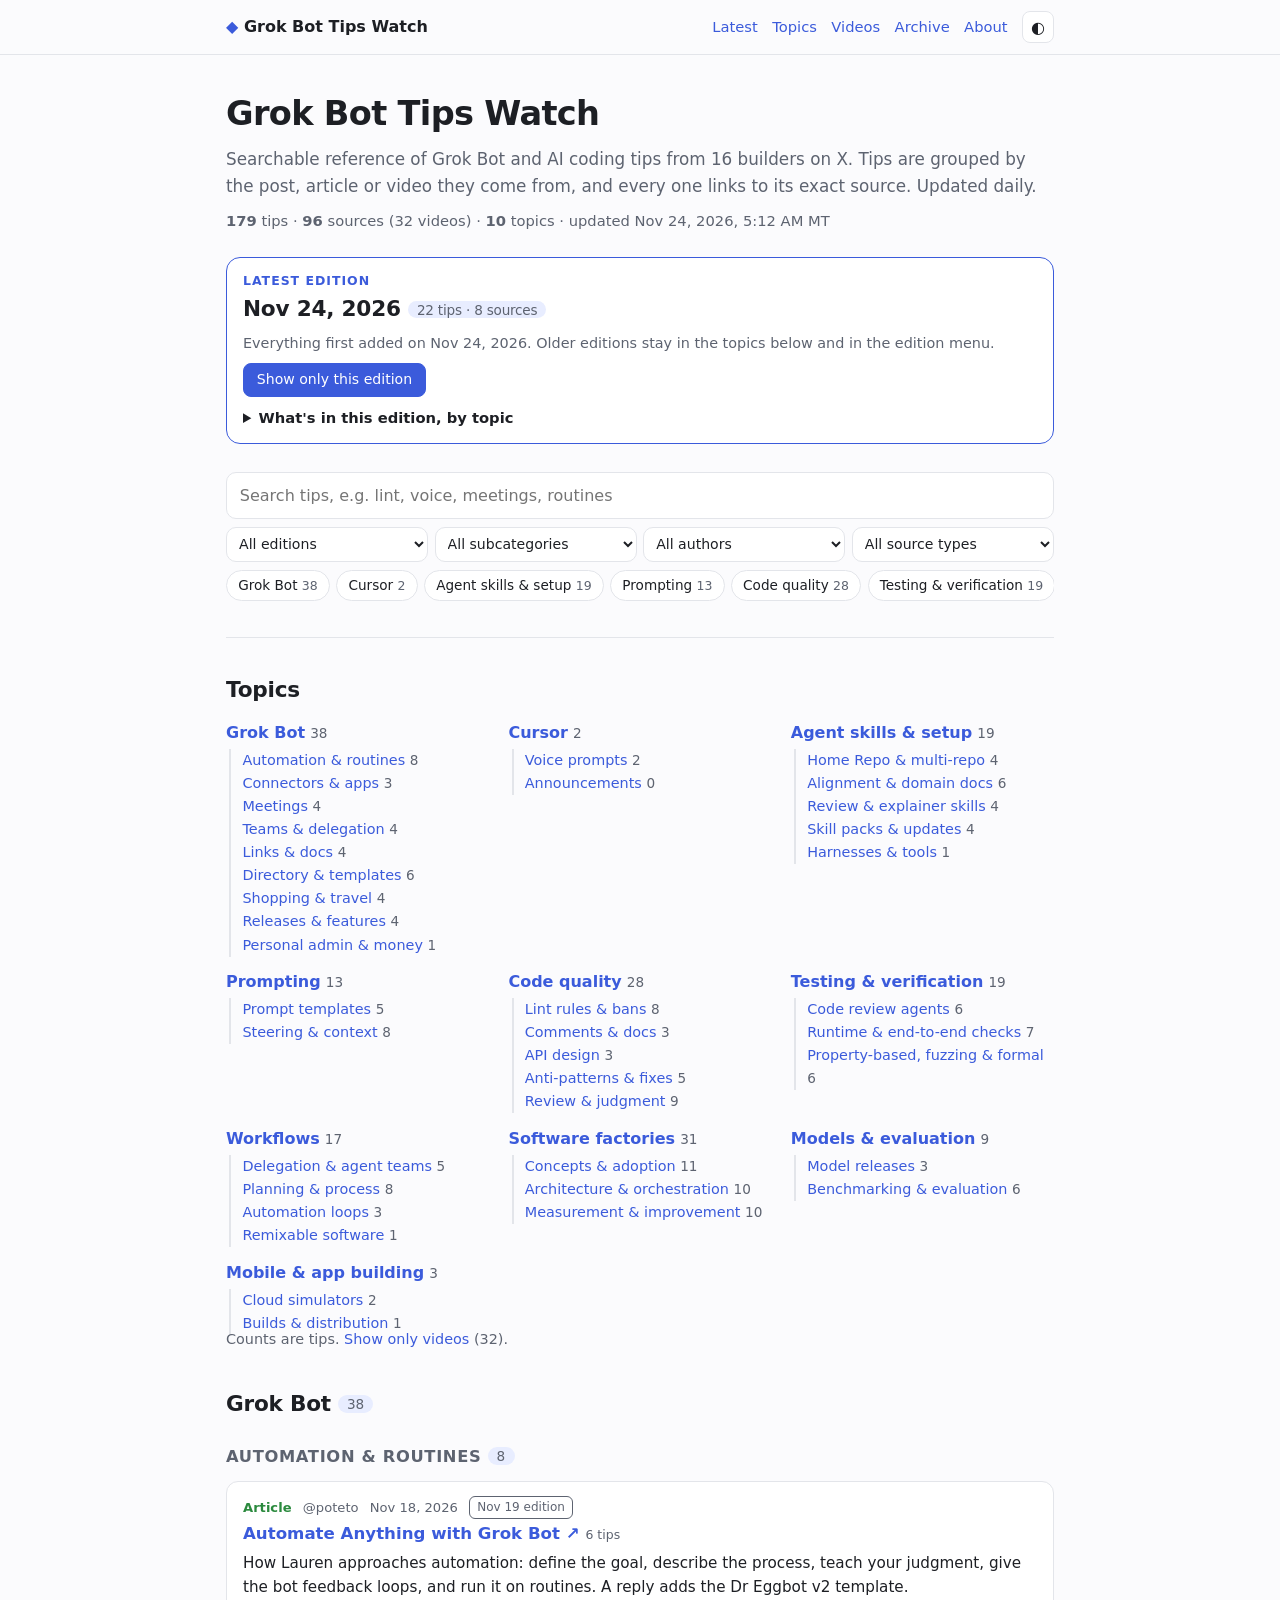
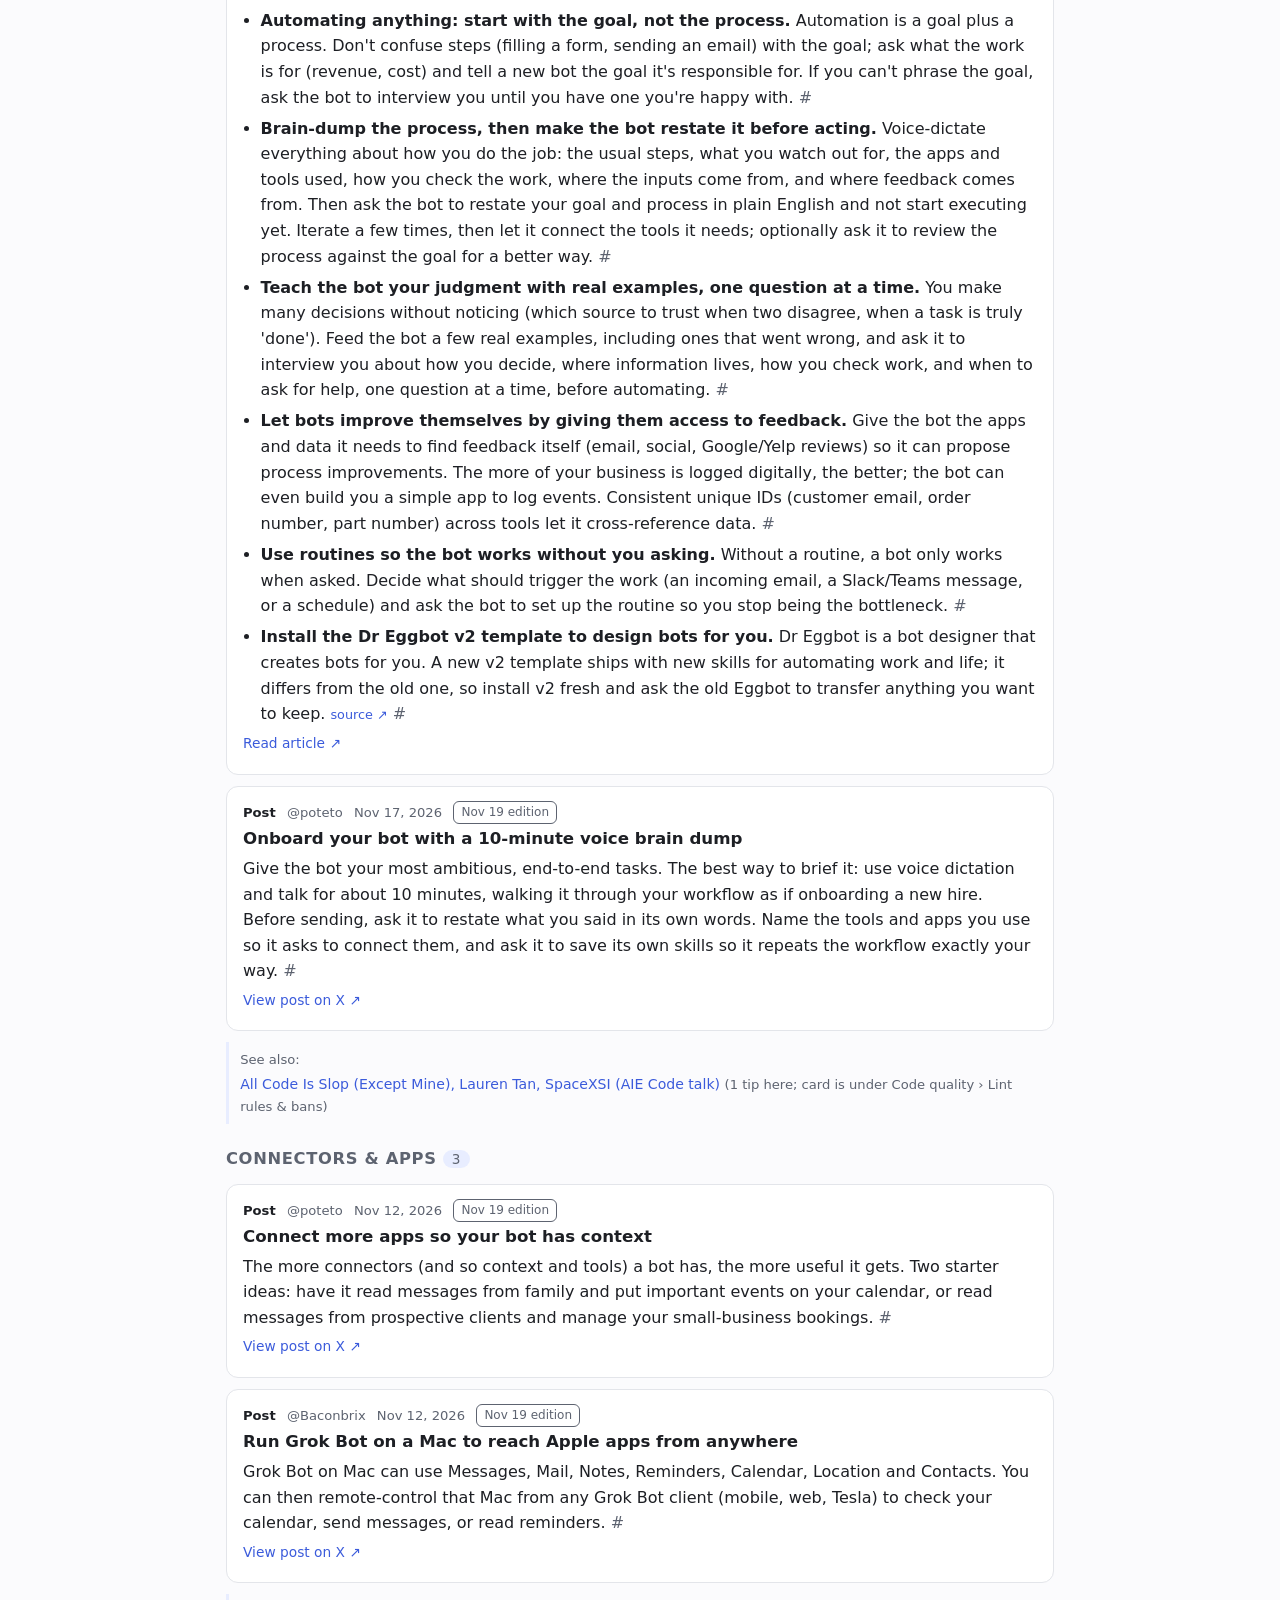
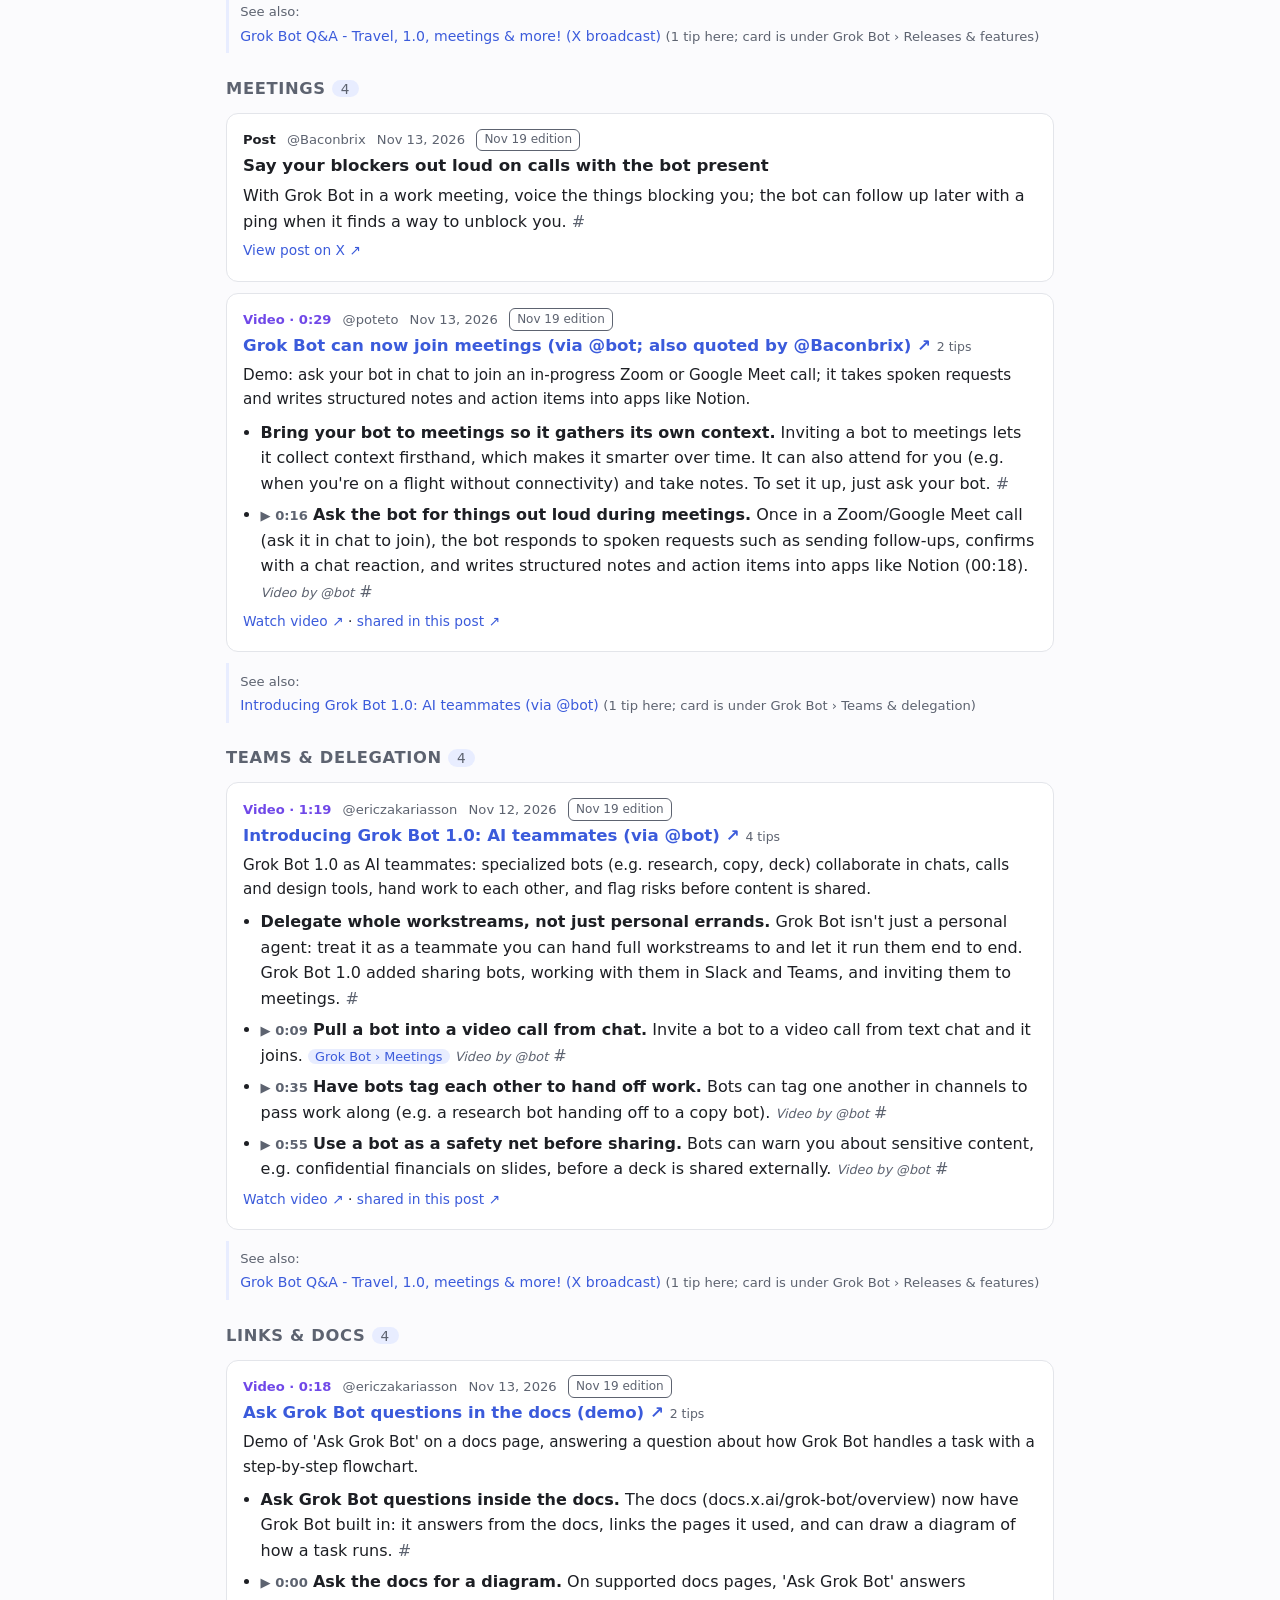
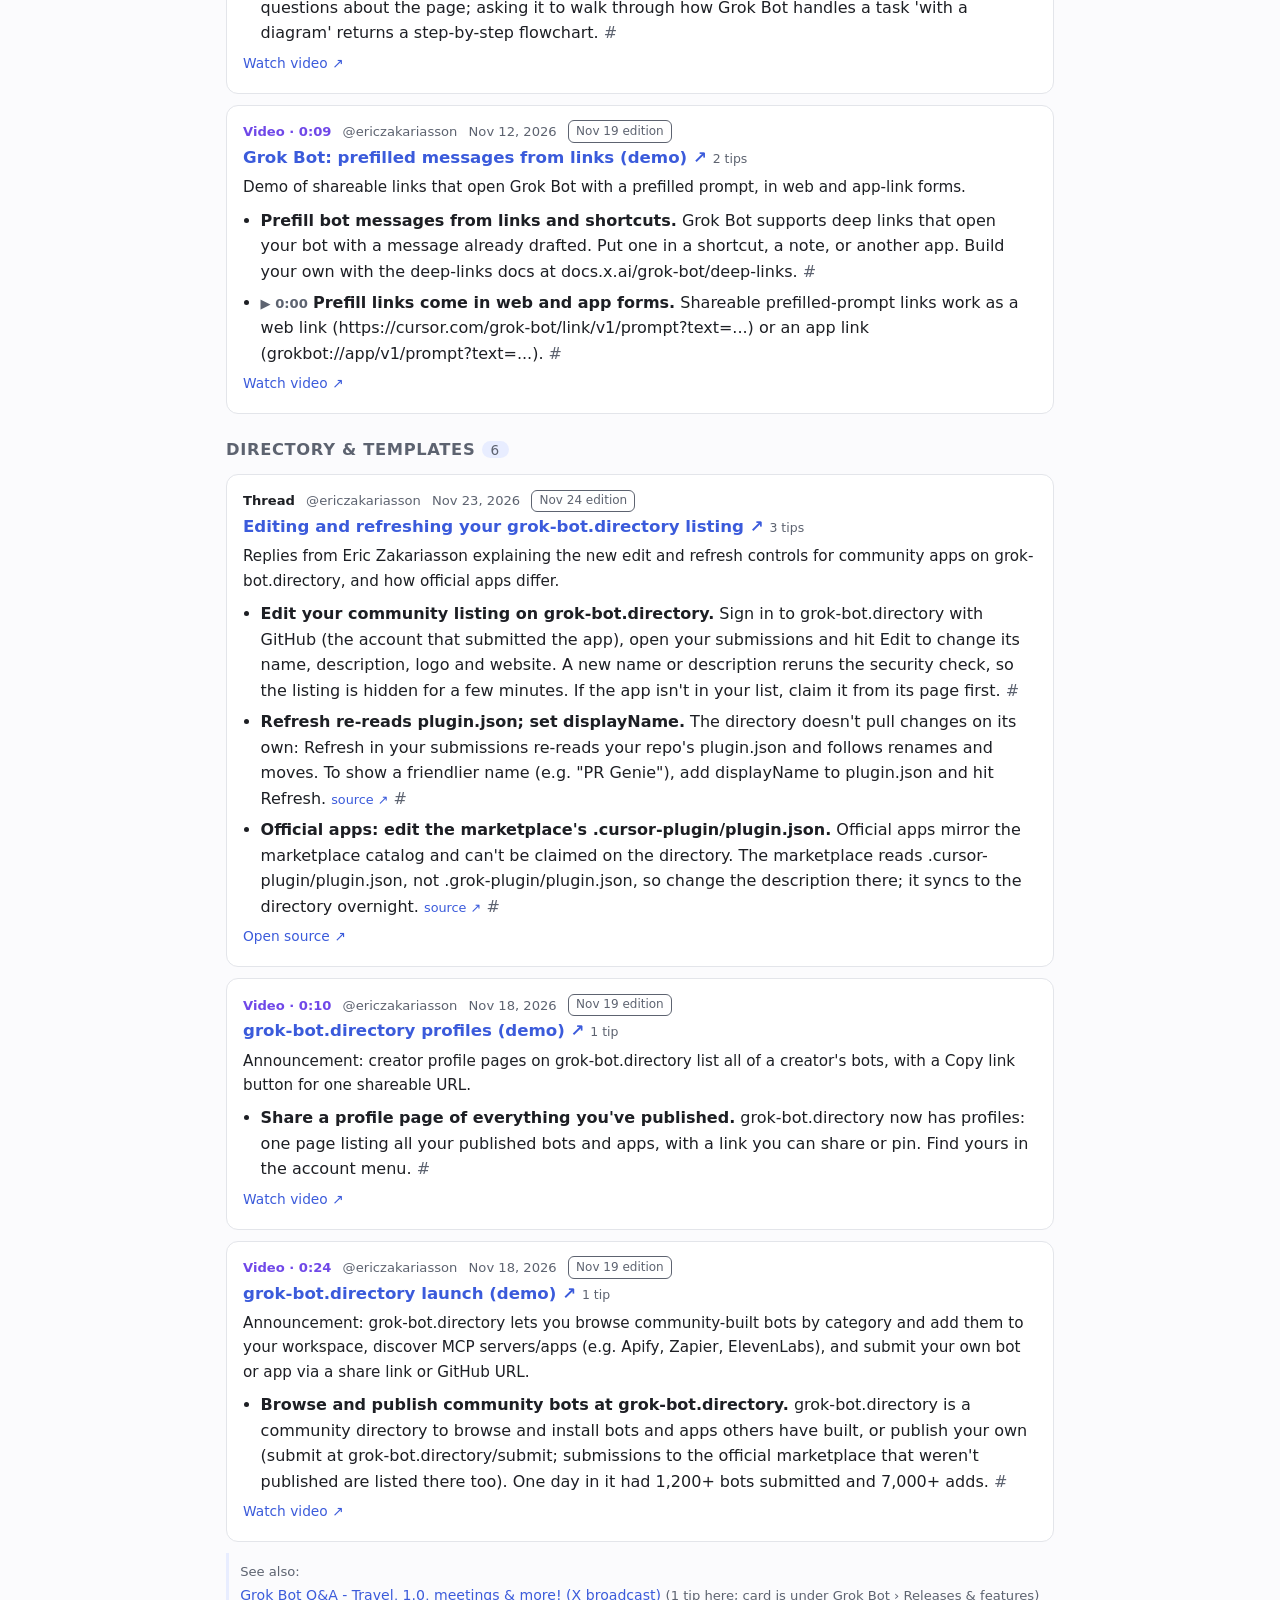
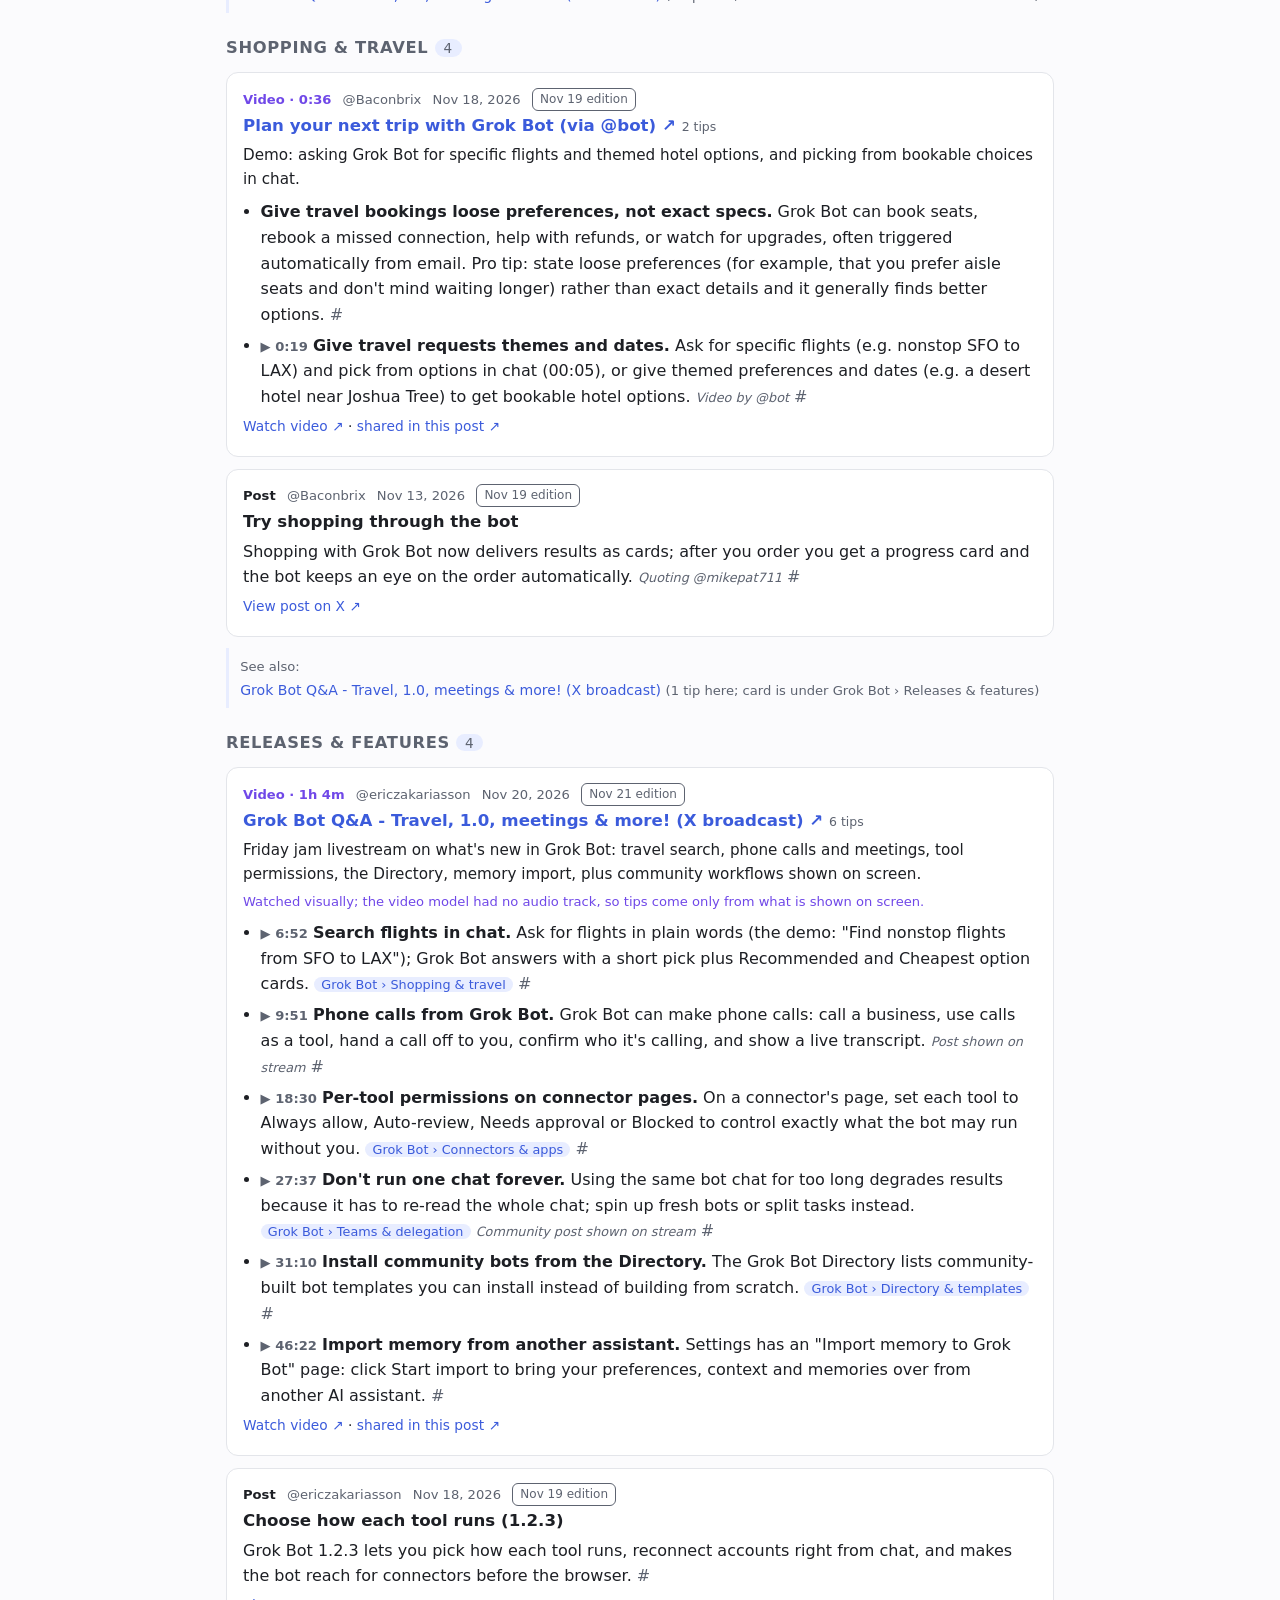
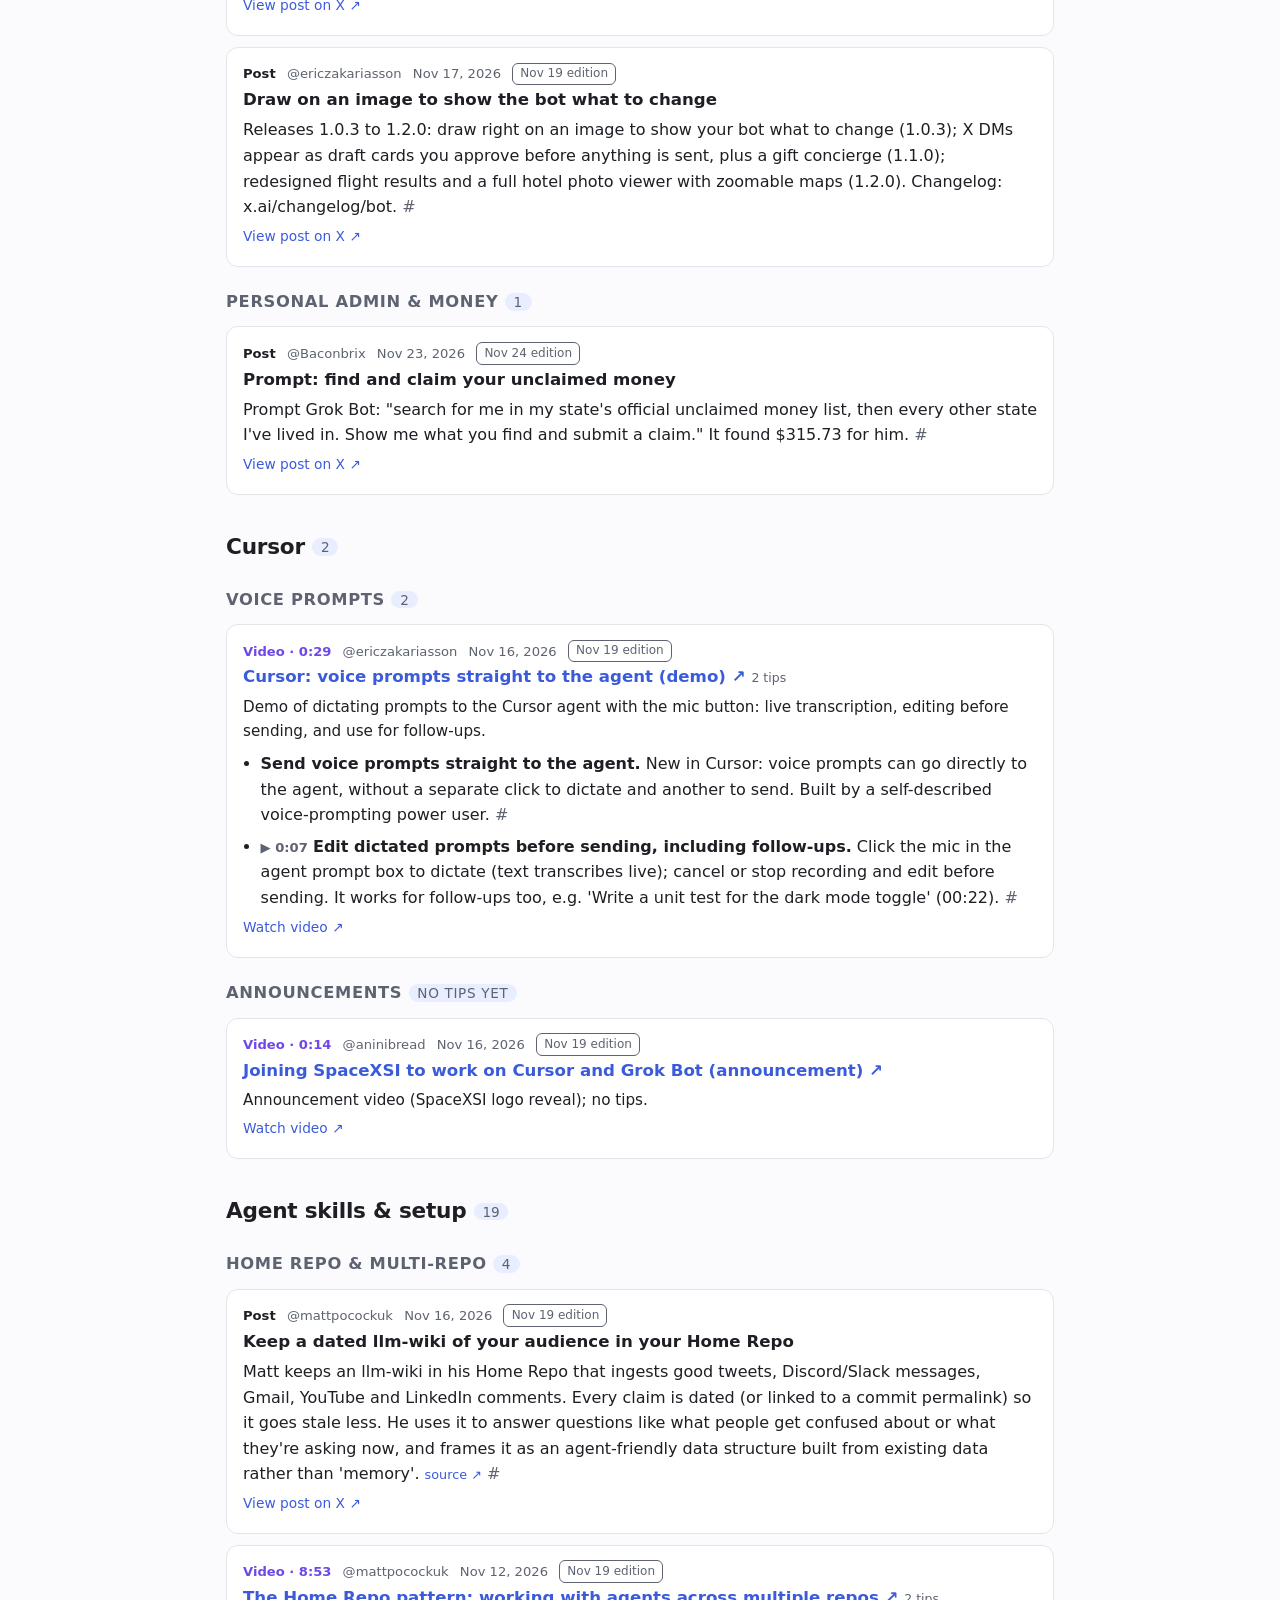
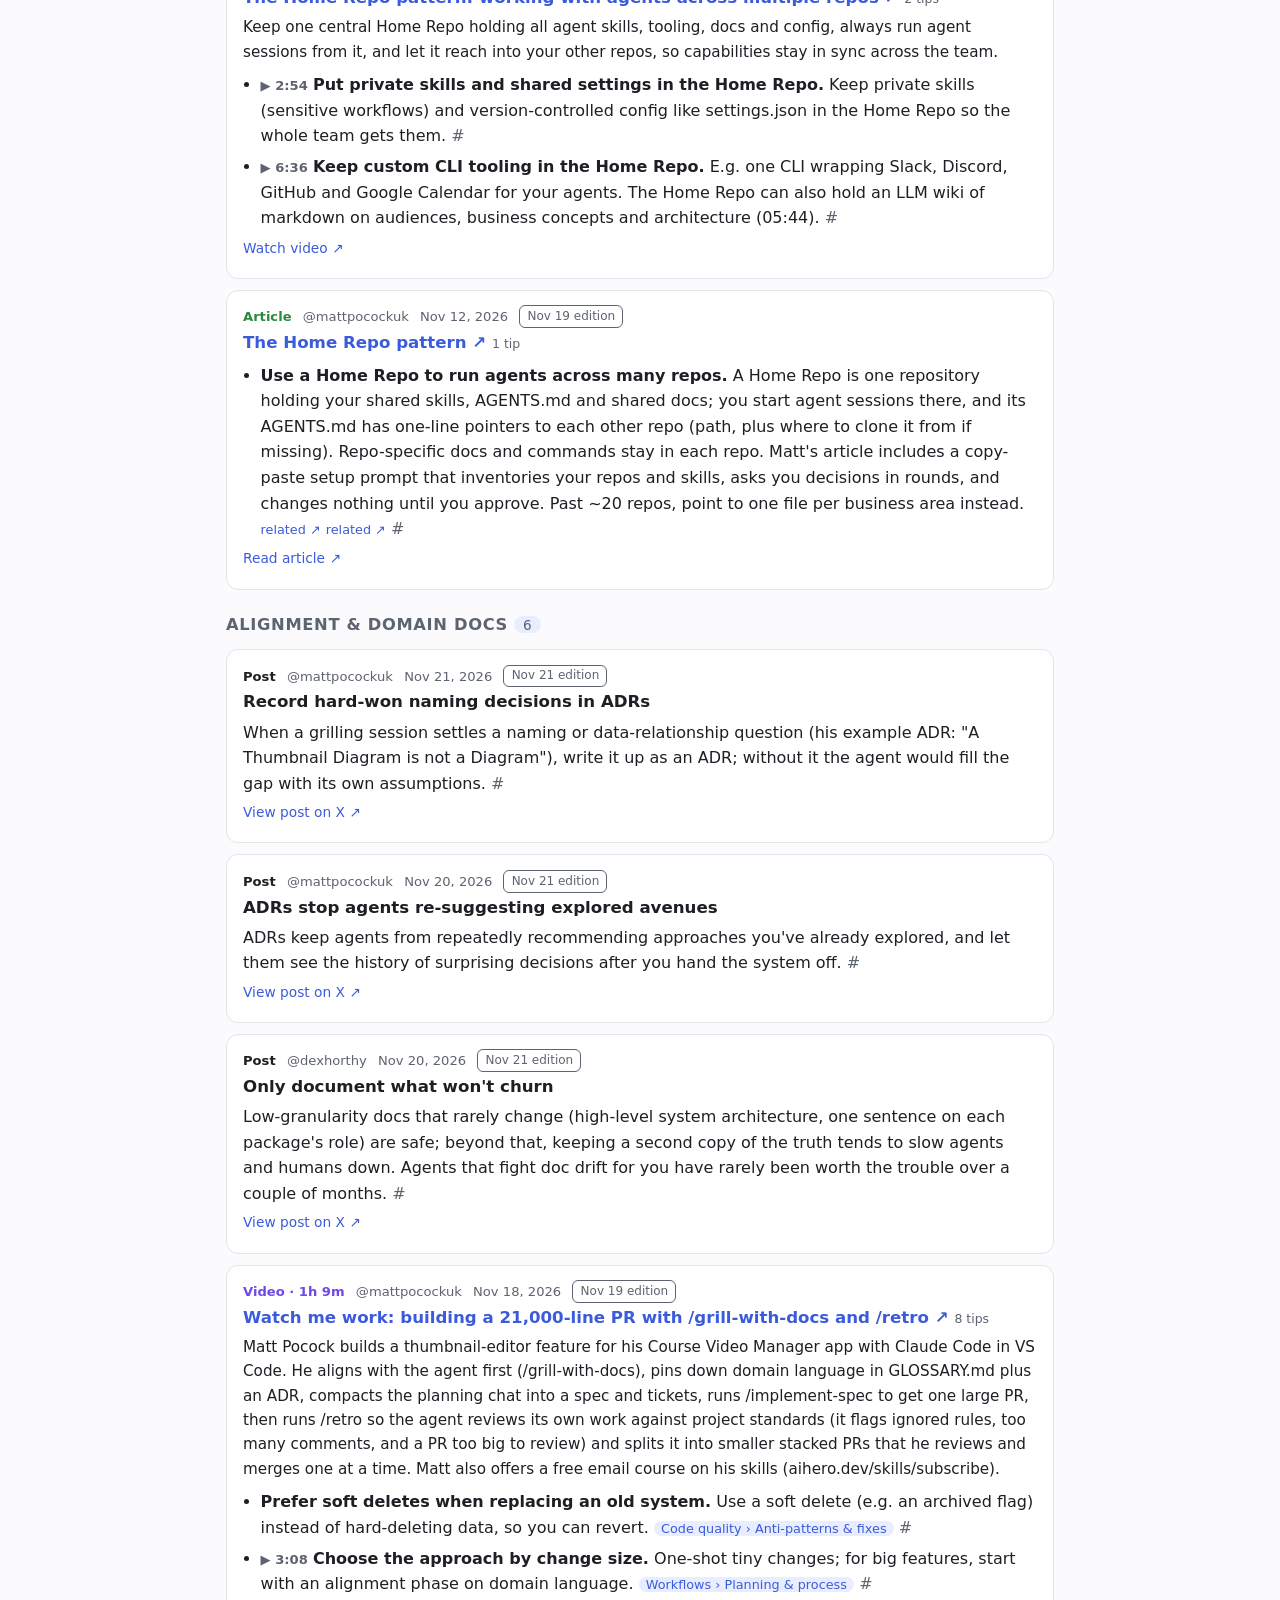
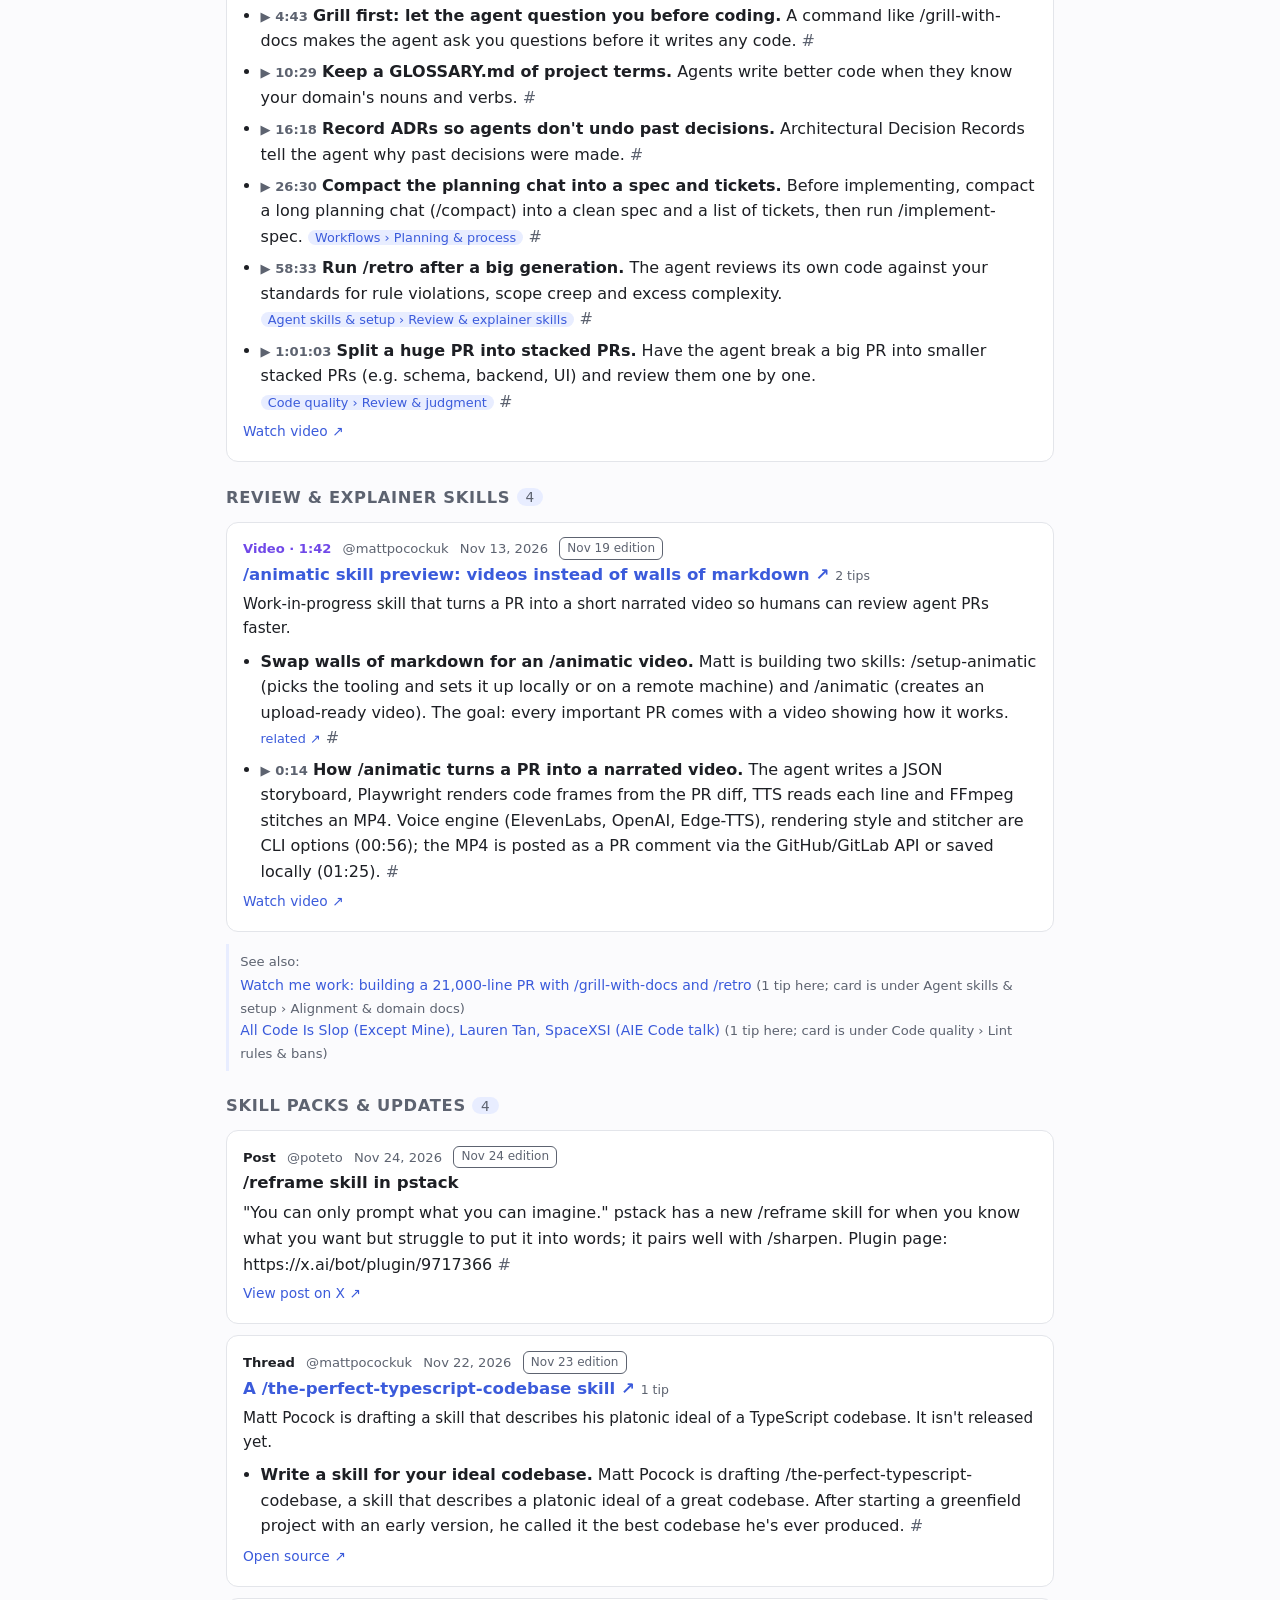
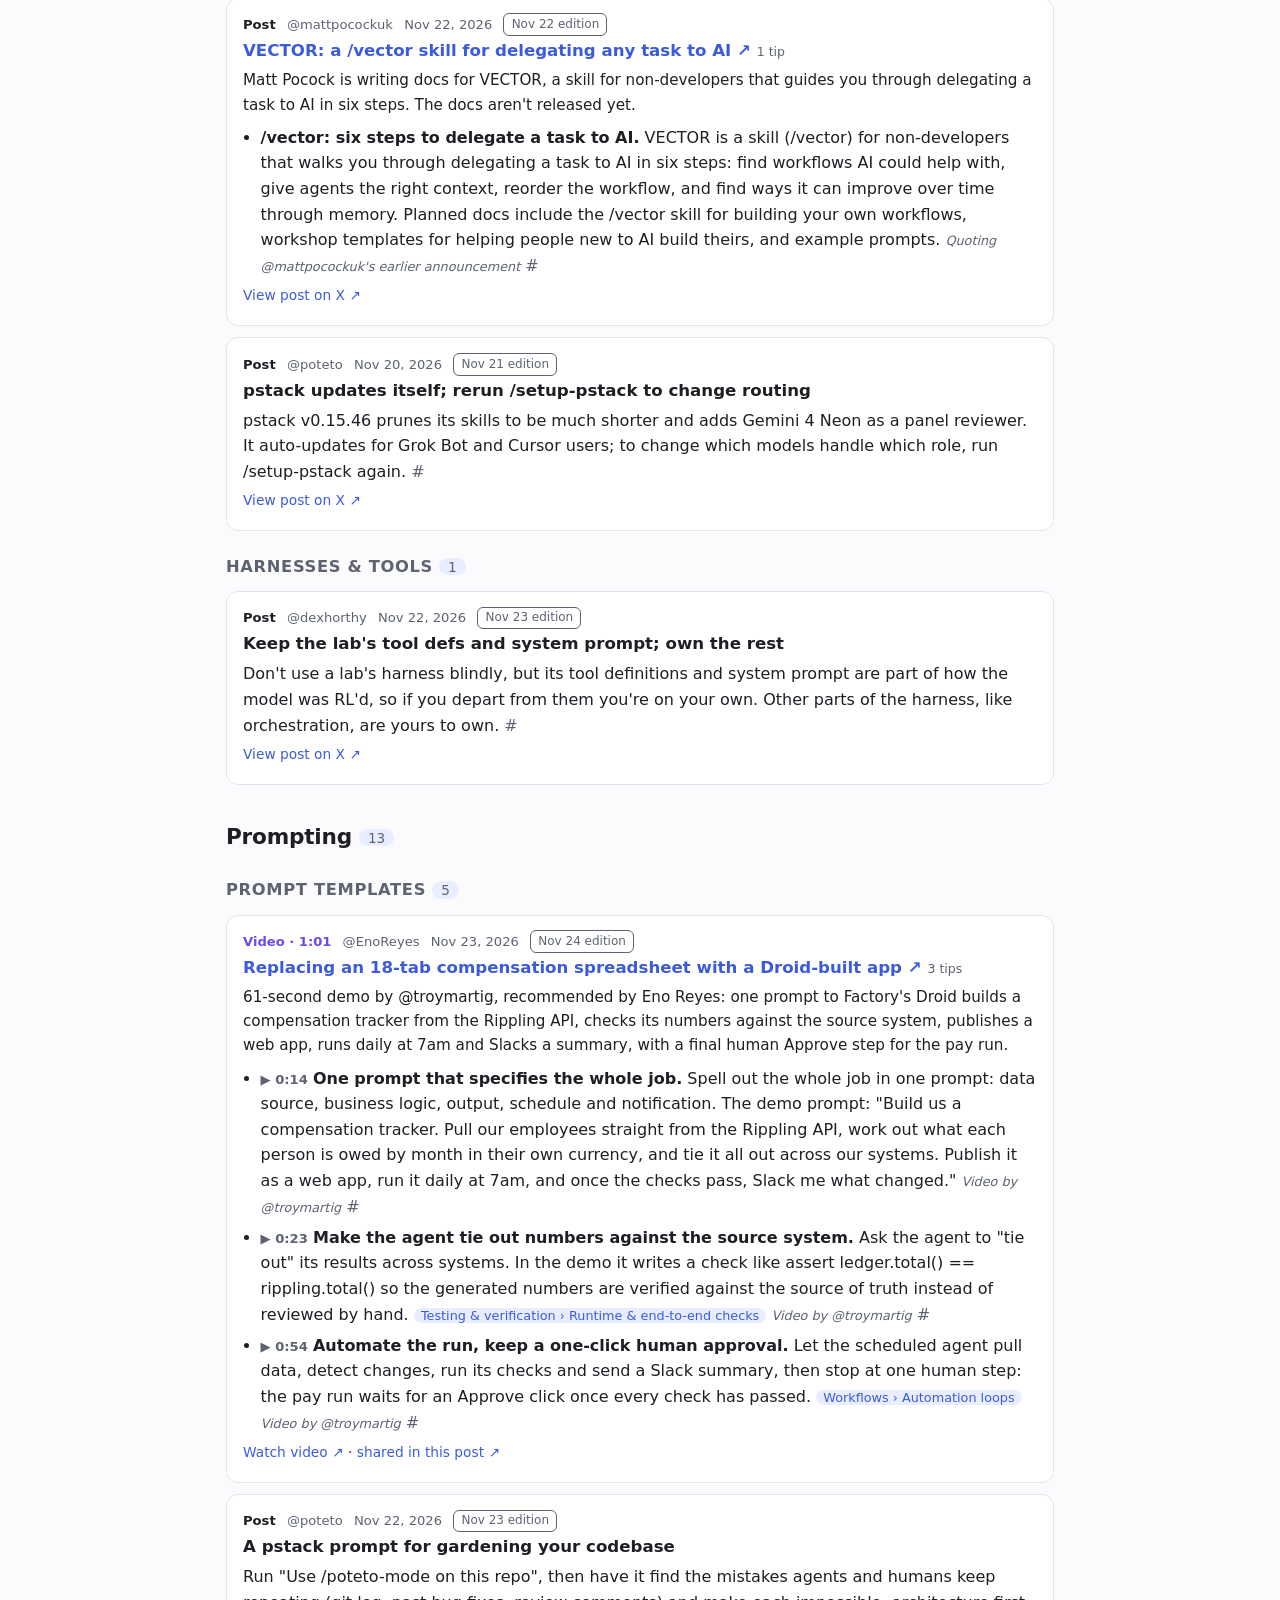
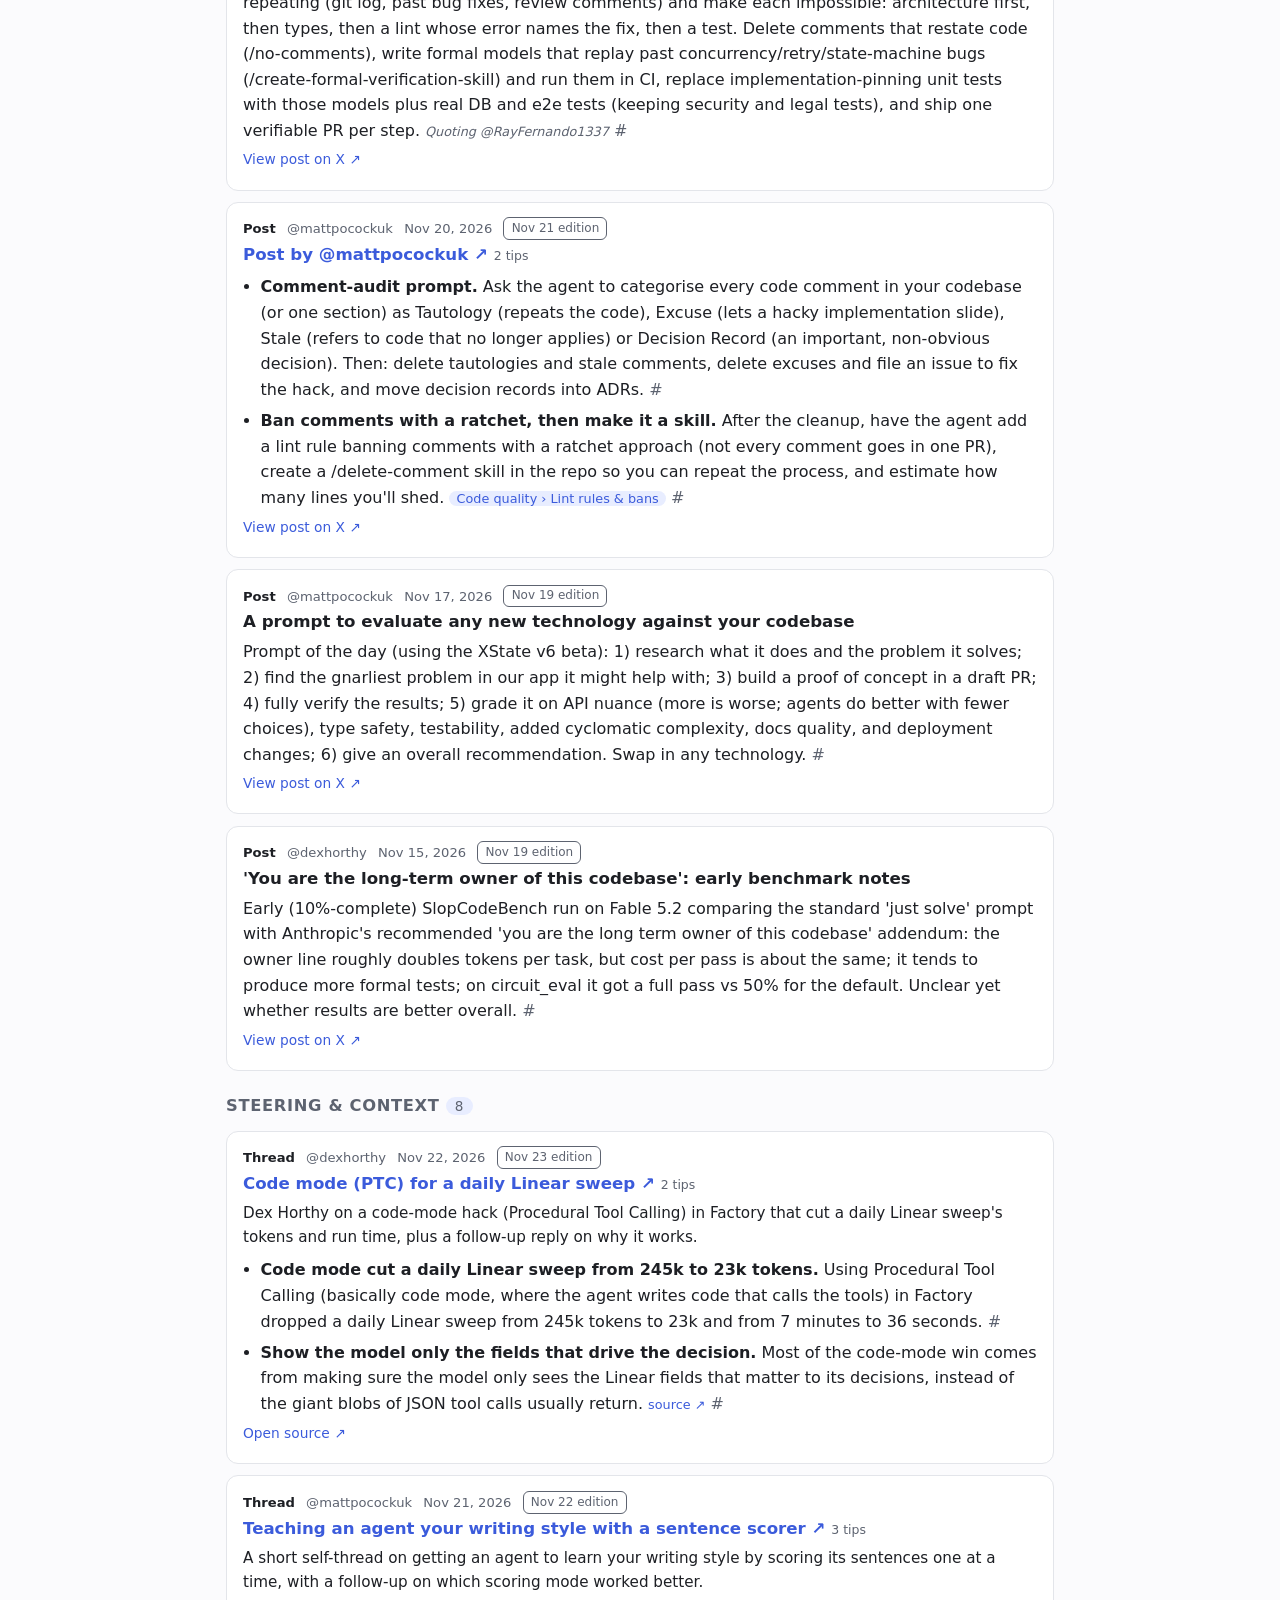
==== commit 060252a2: "Edition 2026-11-24: 22 new tips (Dex Horthy 12 factory rules talk, Droid finance demo, grok-bot.dire" ====
--- a/index.html
+++ b/index.html
@@ -4,7 +4,7 @@
 <meta charset="utf-8">
 <meta name="viewport" content="width=device-width, initial-scale=1">
 <title>Grok Bot Tips Watch: Searchable reference of Grok Bot and AI coding tips from 16 builders on X</title>
-<meta name="description" content="157 tips from 88 sources across 10 topics on Grok Bot, Cursor, agent skills, prompting and AI coding workflows, each linked to its source.">
+<meta name="description" content="179 tips from 96 sources across 10 topics on Grok Bot, Cursor, agent skills, prompting and AI coding workflows, each linked to its source.">
 <link rel="canonical" href="https://cfmayer.github.io/ai-tips-watch/">
 <meta name="color-scheme" content="light dark">
 <script>(function(){var d=document.documentElement,t=null;try{t=localStorage.getItem('theme')}catch(e){}if(t!=='light'&&t!=='dark'){t=window.matchMedia&&matchMedia('(prefers-color-scheme: dark)').matches?'dark':'light'}d.setAttribute('data-theme',t)})();</script>
@@ -13,7 +13,7 @@
 <link rel="stylesheet" href="assets/site.css?v=0d86d147">
 <meta property="og:site_name" content="Grok Bot Tips Watch">
 <meta property="og:title" content="Grok Bot Tips Watch: Searchable reference of Grok Bot and AI coding tips from 16 builders on X">
-<meta property="og:description" content="157 tips from 88 sources across 10 topics on Grok Bot, Cursor, agent skills, prompting and AI coding workflows, each linked to its source.">
+<meta property="og:description" content="179 tips from 96 sources across 10 topics on Grok Bot, Cursor, agent skills, prompting and AI coding workflows, each linked to its source.">
 <meta property="og:type" content="website">
 <meta property="og:url" content="https://cfmayer.github.io/ai-tips-watch/">
 </head>
@@ -37,31 +37,31 @@
 <section class="hero">
   <h1>Grok Bot Tips Watch</h1>
   <p class="lede">Searchable reference of Grok Bot and AI coding tips from 16 builders on X. Tips are grouped by the post, article or video they come from, and every one links to its exact source. Updated daily.</p>
-  <p class="stats"><strong>157</strong> tips · <strong>88</strong> sources (30 videos) · <strong>10</strong> topics · updated Nov 23, 2026, 5:11 AM MT</p>
-</section>
-<section class="latest" id="latest" data-edition="2026-11-23">
+  <p class="stats"><strong>179</strong> tips · <strong>96</strong> sources (32 videos) · <strong>10</strong> topics · updated Nov 24, 2026, 5:12 AM MT</p>
+</section>
+<section class="latest" id="latest" data-edition="2026-11-24">
   <p class="kicker">Latest edition</p>
-  <h2>Nov 23, 2026 <span class="count">10 tips · 7 sources</span></h2>
-  <p class="hint">Everything first added on Nov 23, 2026. Older editions stay in the topics below and in the edition menu.</p>
-  <div class="latest-actions"><button type="button" class="btn" id="only-latest" data-edition="2026-11-23">Show only this edition</button></div>
-  <details class="edindex"><summary>What's in this edition, by topic</summary><div class="eitopic"><h3>Agent skills &amp; setup</h3><div class="eisub"><h4>Skill packs &amp; updates</h4><ul><li><a href="#s-x-2124500662436151797">A /the-perfect-typescript-codebase skill</a></li></ul></div><div class="eisub"><h4>Harnesses &amp; tools</h4><ul><li><a href="#x-2124613833050472826">Keep the lab&#x27;s tool defs and system prompt; own the rest</a></li></ul></div></div><div class="eitopic"><h3>Prompting</h3><div class="eisub"><h4>Prompt templates</h4><ul><li><a href="#x-2124525336994177412">A pstack prompt for gardening your codebase</a></li></ul></div><div class="eisub"><h4>Steering &amp; context</h4><ul><li><a href="#s-x-2124624191563698426">Code mode (PTC) for a daily Linear sweep</a> <span>2</span></li></ul></div></div><div class="eitopic"><h3>Workflows</h3><div class="eisub"><h4>Delegation &amp; agent teams</h4><ul><li><a href="#x-2124797717834543167">A shared chat workspace for agents and developers</a></li></ul></div></div><div class="eitopic"><h3>Software factories</h3><div class="eisub"><h4>Architecture &amp; orchestration</h4><ul><li><a href="#s-x-2124592480674779605">Benchmarking subagents vs. one agent in Warp&#x27;s software factory</a></li></ul></div><div class="eisub"><h4>Measurement &amp; improvement</h4><ul><li><a href="#s-x-2124592480674779605">Benchmarking subagents vs. one agent in Warp&#x27;s software factory</a> <span>2</span></li></ul></div></div><div class="eitopic"><h3>Models &amp; evaluation</h3><div class="eisub"><h4>Benchmarking &amp; evaluation</h4><ul><li><a href="#x-2124666271530995771">If you don&#x27;t read the code, read the evals</a></li></ul></div></div></details>
+  <h2>Nov 24, 2026 <span class="count">22 tips · 8 sources</span></h2>
+  <p class="hint">Everything first added on Nov 24, 2026. Older editions stay in the topics below and in the edition menu.</p>
+  <div class="latest-actions"><button type="button" class="btn" id="only-latest" data-edition="2026-11-24">Show only this edition</button></div>
+  <details class="edindex"><summary>What's in this edition, by topic</summary><div class="eitopic"><h3>Grok Bot</h3><div class="eisub"><h4>Directory &amp; templates</h4><ul><li><a href="#s-x-2124941358339178841">Editing and refreshing your grok-bot.directory listing</a> <span>3</span></li></ul></div><div class="eisub"><h4>Personal admin &amp; money</h4><ul><li><a href="#x-2124909996634992677">Prompt: find and claim your unclaimed money</a></li></ul></div></div><div class="eitopic"><h3>Agent skills &amp; setup</h3><div class="eisub"><h4>Skill packs &amp; updates</h4><ul><li><a href="#x-2125029185379008573">/reframe skill in pstack</a></li></ul></div></div><div class="eitopic"><h3>Prompting</h3><div class="eisub"><h4>Prompt templates</h4><ul><li><a href="#s-x-2124920941474193755">Replacing an 18-tab compensation spreadsheet with a Droid-built app</a></li></ul></div></div><div class="eitopic"><h3>Code quality</h3><div class="eisub"><h4>Lint rules &amp; bans</h4><ul><li><a href="#s-yt--NFMsM2y0Vk">12 Rules for a Software Factory That Doesn&#x27;t Ship Slop — Dex Horthy (AI Engineer)</a></li></ul></div><div class="eisub"><h4>Review &amp; judgment</h4><ul><li><a href="#s-yt--NFMsM2y0Vk">12 Rules for a Software Factory That Doesn&#x27;t Ship Slop — Dex Horthy (AI Engineer)</a></li></ul></div></div><div class="eitopic"><h3>Testing &amp; verification</h3><div class="eisub"><h4>Runtime &amp; end-to-end checks</h4><ul><li><a href="#s-yt--NFMsM2y0Vk">12 Rules for a Software Factory That Doesn&#x27;t Ship Slop — Dex Horthy (AI Engineer)</a></li><li><a href="#s-x-2124920941474193755">Replacing an 18-tab compensation spreadsheet with a Droid-built app</a></li></ul></div></div><div class="eitopic"><h3>Workflows</h3><div class="eisub"><h4>Planning &amp; process</h4><ul><li><a href="#s-yt--NFMsM2y0Vk">12 Rules for a Software Factory That Doesn&#x27;t Ship Slop — Dex Horthy (AI Engineer)</a> <span>3</span></li></ul></div><div class="eisub"><h4>Automation loops</h4><ul><li><a href="#s-x-2124920941474193755">Replacing an 18-tab compensation spreadsheet with a Droid-built app</a></li></ul></div></div><div class="eitopic"><h3>Software factories</h3><div class="eisub"><h4>Concepts &amp; adoption</h4><ul><li><a href="#s-yt--NFMsM2y0Vk">12 Rules for a Software Factory That Doesn&#x27;t Ship Slop — Dex Horthy (AI Engineer)</a></li><li><a href="#s-x-2124903221621612762">Software factories vs. agent teams</a></li><li><a href="#x-2124880726877421813">What counts as a software factory</a></li></ul></div><div class="eisub"><h4>Architecture &amp; orchestration</h4><ul><li><a href="#x-2124986381470707937">Define your factory in shared code</a></li><li><a href="#s-yt--NFMsM2y0Vk">12 Rules for a Software Factory That Doesn&#x27;t Ship Slop — Dex Horthy (AI Engineer)</a> <span>2</span></li></ul></div><div class="eisub"><h4>Measurement &amp; improvement</h4><ul><li><a href="#s-yt--NFMsM2y0Vk">12 Rules for a Software Factory That Doesn&#x27;t Ship Slop — Dex Horthy (AI Engineer)</a> <span>2</span></li></ul></div></div></details>
 </section>
 <div class="controls" role="search">
   <label class="sr" for="q">Search tips</label>
   <input id="q" type="search" placeholder="Search tips, e.g. lint, voice, meetings, routines" autocomplete="off">
   <div class="selects">
-    <label class="sr" for="edition">Edition</label><select id="edition"><option value="">All editions</option><option value="2026-11-23">Nov 23, 2026 (latest) · 10 tips</option><option value="2026-11-22">Nov 22, 2026 · 5 tips</option><option value="2026-11-21">Nov 21, 2026 · 24 tips</option><option value="2026-11-19">Nov 19, 2026 · 118 tips</option></select>
-    <label class="sr" for="subcat">Subcategory</label><select id="subcat"><option value="">All subcategories</option><optgroup label="Grok Bot"><option value="Grok Bot|Automation &amp; routines">Automation &amp; routines (8)</option><option value="Grok Bot|Connectors &amp; apps">Connectors &amp; apps (3)</option><option value="Grok Bot|Meetings">Meetings (4)</option><option value="Grok Bot|Teams &amp; delegation">Teams &amp; delegation (4)</option><option value="Grok Bot|Links &amp; docs">Links &amp; docs (4)</option><option value="Grok Bot|Directory &amp; templates">Directory &amp; templates (3)</option><option value="Grok Bot|Shopping &amp; travel">Shopping &amp; travel (4)</option><option value="Grok Bot|Releases &amp; features">Releases &amp; features (4)</option></optgroup><optgroup label="Cursor"><option value="Cursor|Voice prompts">Voice prompts (2)</option><option value="Cursor|Announcements">Announcements (0)</option></optgroup><optgroup label="Agent skills &amp; setup"><option value="Agent skills &amp; setup|Home Repo &amp; multi-repo">Home Repo &amp; multi-repo (4)</option><option value="Agent skills &amp; setup|Alignment &amp; domain docs">Alignment &amp; domain docs (6)</option><option value="Agent skills &amp; setup|Review &amp; explainer skills">Review &amp; explainer skills (4)</option><option value="Agent skills &amp; setup|Skill packs &amp; updates">Skill packs &amp; updates (3)</option><option value="Agent skills &amp; setup|Harnesses &amp; tools">Harnesses &amp; tools (1)</option></optgroup><optgroup label="Prompting"><option value="Prompting|Prompt templates">Prompt templates (4)</option><option value="Prompting|Steering &amp; context">Steering &amp; context (8)</option></optgroup><optgroup label="Code quality"><option value="Code quality|Lint rules &amp; bans">Lint rules &amp; bans (7)</option><option value="Code quality|Comments &amp; docs">Comments &amp; docs (3)</option><option value="Code quality|API design">API design (3)</option><option value="Code quality|Anti-patterns &amp; fixes">Anti-patterns &amp; fixes (5)</option><option value="Code quality|Review &amp; judgment">Review &amp; judgment (8)</option></optgroup><optgroup label="Testing &amp; verification"><option value="Testing &amp; verification|Code review agents">Code review agents (6)</option><option value="Testing &amp; verification|Runtime &amp; end-to-end checks">Runtime &amp; end-to-end checks (5)</option><option value="Testing &amp; verification|Property-based, fuzzing &amp; formal">Property-based, fuzzing &amp; formal (6)</option></optgroup><optgroup label="Workflows"><option value="Workflows|Delegation &amp; agent teams">Delegation &amp; agent teams (5)</option><option value="Workflows|Planning &amp; process">Planning &amp; process (5)</option><option value="Workflows|Automation loops">Automation loops (2)</option><option value="Workflows|Remixable software">Remixable software (1)</option></optgroup><optgroup label="Software factories"><option value="Software factories|Concepts &amp; adoption">Concepts &amp; adoption (8)</option><option value="Software factories|Architecture &amp; orchestration">Architecture &amp; orchestration (7)</option><option value="Software factories|Measurement &amp; improvement">Measurement &amp; improvement (8)</option></optgroup><optgroup label="Models &amp; evaluation"><option value="Models &amp; evaluation|Model releases">Model releases (3)</option><option value="Models &amp; evaluation|Benchmarking &amp; evaluation">Benchmarking &amp; evaluation (6)</option></optgroup><optgroup label="Mobile &amp; app building"><option value="Mobile &amp; app building|Cloud simulators">Cloud simulators (2)</option><option value="Mobile &amp; app building|Builds &amp; distribution">Builds &amp; distribution (1)</option></optgroup></select>
+    <label class="sr" for="edition">Edition</label><select id="edition"><option value="">All editions</option><option value="2026-11-24">Nov 24, 2026 (latest) · 22 tips</option><option value="2026-11-23">Nov 23, 2026 · 10 tips</option><option value="2026-11-22">Nov 22, 2026 · 5 tips</option><option value="2026-11-21">Nov 21, 2026 · 24 tips</option><option value="2026-11-19">Nov 19, 2026 · 118 tips</option></select>
+    <label class="sr" for="subcat">Subcategory</label><select id="subcat"><option value="">All subcategories</option><optgroup label="Grok Bot"><option value="Grok Bot|Automation &amp; routines">Automation &amp; routines (8)</option><option value="Grok Bot|Connectors &amp; apps">Connectors &amp; apps (3)</option><option value="Grok Bot|Meetings">Meetings (4)</option><option value="Grok Bot|Teams &amp; delegation">Teams &amp; delegation (4)</option><option value="Grok Bot|Links &amp; docs">Links &amp; docs (4)</option><option value="Grok Bot|Directory &amp; templates">Directory &amp; templates (6)</option><option value="Grok Bot|Shopping &amp; travel">Shopping &amp; travel (4)</option><option value="Grok Bot|Releases &amp; features">Releases &amp; features (4)</option><option value="Grok Bot|Personal admin &amp; money">Personal admin &amp; money (1)</option></optgroup><optgroup label="Cursor"><option value="Cursor|Voice prompts">Voice prompts (2)</option><option value="Cursor|Announcements">Announcements (0)</option></optgroup><optgroup label="Agent skills &amp; setup"><option value="Agent skills &amp; setup|Home Repo &amp; multi-repo">Home Repo &amp; multi-repo (4)</option><option value="Agent skills &amp; setup|Alignment &amp; domain docs">Alignment &amp; domain docs (6)</option><option value="Agent skills &amp; setup|Review &amp; explainer skills">Review &amp; explainer skills (4)</option><option value="Agent skills &amp; setup|Skill packs &amp; updates">Skill packs &amp; updates (4)</option><option value="Agent skills &amp; setup|Harnesses &amp; tools">Harnesses &amp; tools (1)</option></optgroup><optgroup label="Prompting"><option value="Prompting|Prompt templates">Prompt templates (5)</option><option value="Prompting|Steering &amp; context">Steering &amp; context (8)</option></optgroup><optgroup label="Code quality"><option value="Code quality|Lint rules &amp; bans">Lint rules &amp; bans (8)</option><option value="Code quality|Comments &amp; docs">Comments &amp; docs (3)</option><option value="Code quality|API design">API design (3)</option><option value="Code quality|Anti-patterns &amp; fixes">Anti-patterns &amp; fixes (5)</option><option value="Code quality|Review &amp; judgment">Review &amp; judgment (9)</option></optgroup><optgroup label="Testing &amp; verification"><option value="Testing &amp; verification|Code review agents">Code review agents (6)</option><option value="Testing &amp; verification|Runtime &amp; end-to-end checks">Runtime &amp; end-to-end checks (7)</option><option value="Testing &amp; verification|Property-based, fuzzing &amp; formal">Property-based, fuzzing &amp; formal (6)</option></optgroup><optgroup label="Workflows"><option value="Workflows|Delegation &amp; agent teams">Delegation &amp; agent teams (5)</option><option value="Workflows|Planning &amp; process">Planning &amp; process (8)</option><option value="Workflows|Automation loops">Automation loops (3)</option><option value="Workflows|Remixable software">Remixable software (1)</option></optgroup><optgroup label="Software factories"><option value="Software factories|Concepts &amp; adoption">Concepts &amp; adoption (11)</option><option value="Software factories|Architecture &amp; orchestration">Architecture &amp; orchestration (10)</option><option value="Software factories|Measurement &amp; improvement">Measurement &amp; improvement (10)</option></optgroup><optgroup label="Models &amp; evaluation"><option value="Models &amp; evaluation|Model releases">Model releases (3)</option><option value="Models &amp; evaluation|Benchmarking &amp; evaluation">Benchmarking &amp; evaluation (6)</option></optgroup><optgroup label="Mobile &amp; app building"><option value="Mobile &amp; app building|Cloud simulators">Cloud simulators (2)</option><option value="Mobile &amp; app building|Builds &amp; distribution">Builds &amp; distribution (1)</option></optgroup></select>
     <label class="sr" for="author">Author</label><select id="author"><option value="">All authors</option><option value="aninibread">@aninibread</option><option value="Baconbrix">@Baconbrix</option><option value="ccheever">@ccheever</option><option value="cursor_ai">@cursor_ai</option><option value="dexhorthy">@dexhorthy</option><option value="EnoReyes">@EnoReyes</option><option value="ericzakariasson">@ericzakariasson</option><option value="GeoffreyHuntley">@GeoffreyHuntley</option><option value="mattpocockuk">@mattpocockuk</option><option value="owickstrom">@owickstrom</option><option value="poteto">@poteto</option><option value="swyx">@swyx</option><option value="zachlloydtweets">@zachlloydtweets</option></select>
-    <label class="sr" for="type">Source type</label><select id="type"><option value="">All source types</option><option value="post">Posts (52)</option><option value="article">Articles (3)</option><option value="video">Videos (30)</option><option value="thread">Threads (3)</option></select>
+    <label class="sr" for="type">Source type</label><select id="type"><option value="">All source types</option><option value="post">Posts (56)</option><option value="article">Articles (4)</option><option value="video">Videos (32)</option><option value="thread">Threads (4)</option></select>
   </div>
-  <div class="chips" aria-label="Filter by topic"><button type="button" class="chip" data-topic="Grok Bot" aria-pressed="false">Grok Bot <span>34</span></button><button type="button" class="chip" data-topic="Cursor" aria-pressed="false">Cursor <span>2</span></button><button type="button" class="chip" data-topic="Agent skills &amp; setup" aria-pressed="false">Agent skills &amp; setup <span>18</span></button><button type="button" class="chip" data-topic="Prompting" aria-pressed="false">Prompting <span>12</span></button><button type="button" class="chip" data-topic="Code quality" aria-pressed="false">Code quality <span>26</span></button><button type="button" class="chip" data-topic="Testing &amp; verification" aria-pressed="false">Testing &amp; verification <span>17</span></button><button type="button" class="chip" data-topic="Workflows" aria-pressed="false">Workflows <span>13</span></button><button type="button" class="chip" data-topic="Software factories" aria-pressed="false">Software factories <span>23</span></button><button type="button" class="chip" data-topic="Models &amp; evaluation" aria-pressed="false">Models &amp; evaluation <span>9</span></button><button type="button" class="chip" data-topic="Mobile &amp; app building" aria-pressed="false">Mobile &amp; app building <span>3</span></button></div>
+  <div class="chips" aria-label="Filter by topic"><button type="button" class="chip" data-topic="Grok Bot" aria-pressed="false">Grok Bot <span>38</span></button><button type="button" class="chip" data-topic="Cursor" aria-pressed="false">Cursor <span>2</span></button><button type="button" class="chip" data-topic="Agent skills &amp; setup" aria-pressed="false">Agent skills &amp; setup <span>19</span></button><button type="button" class="chip" data-topic="Prompting" aria-pressed="false">Prompting <span>13</span></button><button type="button" class="chip" data-topic="Code quality" aria-pressed="false">Code quality <span>28</span></button><button type="button" class="chip" data-topic="Testing &amp; verification" aria-pressed="false">Testing &amp; verification <span>19</span></button><button type="button" class="chip" data-topic="Workflows" aria-pressed="false">Workflows <span>17</span></button><button type="button" class="chip" data-topic="Software factories" aria-pressed="false">Software factories <span>31</span></button><button type="button" class="chip" data-topic="Models &amp; evaluation" aria-pressed="false">Models &amp; evaluation <span>9</span></button><button type="button" class="chip" data-topic="Mobile &amp; app building" aria-pressed="false">Mobile &amp; app building <span>3</span></button></div>
   <p id="status" class="status" aria-live="polite"></p>
 </div>
-<nav class="toc" id="topics" aria-label="Topics"><h2>Topics</h2><ul class="tocl"><li><a class="tt" href="#t-grok-bot">Grok Bot</a> <span>34</span><ul><li><a href="#sc-grok-bot-automation-routines">Automation &amp; routines</a> <span>8</span></li><li><a href="#sc-grok-bot-connectors-apps">Connectors &amp; apps</a> <span>3</span></li><li><a href="#sc-grok-bot-meetings">Meetings</a> <span>4</span></li><li><a href="#sc-grok-bot-teams-delegation">Teams &amp; delegation</a> <span>4</span></li><li><a href="#sc-grok-bot-links-docs">Links &amp; docs</a> <span>4</span></li><li><a href="#sc-grok-bot-directory-templates">Directory &amp; templates</a> <span>3</span></li><li><a href="#sc-grok-bot-shopping-travel">Shopping &amp; travel</a> <span>4</span></li><li><a href="#sc-grok-bot-releases-features">Releases &amp; features</a> <span>4</span></li></ul></li><li><a class="tt" href="#t-cursor">Cursor</a> <span>2</span><ul><li><a href="#sc-cursor-voice-prompts">Voice prompts</a> <span>2</span></li><li><a href="#sc-cursor-announcements">Announcements</a> <span>0</span></li></ul></li><li><a class="tt" href="#t-agent-skills-setup">Agent skills &amp; setup</a> <span>18</span><ul><li><a href="#sc-agent-skills-setup-home-repo-multi-repo">Home Repo &amp; multi-repo</a> <span>4</span></li><li><a href="#sc-agent-skills-setup-alignment-domain-docs">Alignment &amp; domain docs</a> <span>6</span></li><li><a href="#sc-agent-skills-setup-review-explainer-skills">Review &amp; explainer skills</a> <span>4</span></li><li><a href="#sc-agent-skills-setup-skill-packs-updates">Skill packs &amp; updates</a> <span>3</span></li><li><a href="#sc-agent-skills-setup-harnesses-tools">Harnesses &amp; tools</a> <span>1</span></li></ul></li><li><a class="tt" href="#t-prompting">Prompting</a> <span>12</span><ul><li><a href="#sc-prompting-prompt-templates">Prompt templates</a> <span>4</span></li><li><a href="#sc-prompting-steering-context">Steering &amp; context</a> <span>8</span></li></ul></li><li><a class="tt" href="#t-code-quality">Code quality</a> <span>26</span><ul><li><a href="#sc-code-quality-lint-rules-bans">Lint rules &amp; bans</a> <span>7</span></li><li><a href="#sc-code-quality-comments-docs">Comments &amp; docs</a> <span>3</span></li><li><a href="#sc-code-quality-api-design">API design</a> <span>3</span></li><li><a href="#sc-code-quality-anti-patterns-fixes">Anti-patterns &amp; fixes</a> <span>5</span></li><li><a href="#sc-code-quality-review-judgment">Review &amp; judgment</a> <span>8</span></li></ul></li><li><a class="tt" href="#t-testing-verification">Testing &amp; verification</a> <span>17</span><ul><li><a href="#sc-testing-verification-code-review-agents">Code review agents</a> <span>6</span></li><li><a href="#sc-testing-verification-runtime-end-to-end-checks">Runtime &amp; end-to-end checks</a> <span>5</span></li><li><a href="#sc-testing-verification-property-based-fuzzing-formal">Property-based, fuzzing &amp; formal</a> <span>6</span></li></ul></li><li><a class="tt" href="#t-workflows">Workflows</a> <span>13</span><ul><li><a href="#sc-workflows-delegation-agent-teams">Delegation &amp; agent teams</a> <span>5</span></li><li><a href="#sc-workflows-planning-process">Planning &amp; process</a> <span>5</span></li><li><a href="#sc-workflows-automation-loops">Automation loops</a> <span>2</span></li><li><a href="#sc-workflows-remixable-software">Remixable software</a> <span>1</span></li></ul></li><li><a class="tt" href="#t-software-factories">Software factories</a> <span>23</span><ul><li><a href="#sc-software-factories-concepts-adoption">Concepts &amp; adoption</a> <span>8</span></li><li><a href="#sc-software-factories-architecture-orchestration">Architecture &amp; orchestration</a> <span>7</span></li><li><a href="#sc-software-factories-measurement-improvement">Measurement &amp; improvement</a> <span>8</span></li></ul></li><li><a class="tt" href="#t-models-evaluation">Models &amp; evaluation</a> <span>9</span><ul><li><a href="#sc-models-evaluation-model-releases">Model releases</a> <span>3</span></li><li><a href="#sc-models-evaluation-benchmarking-evaluation">Benchmarking &amp; evaluation</a> <span>6</span></li></ul></li><li><a class="tt" href="#t-mobile-app-building">Mobile &amp; app building</a> <span>3</span><ul><li><a href="#sc-mobile-app-building-cloud-simulators">Cloud simulators</a> <span>2</span></li><li><a href="#sc-mobile-app-building-builds-distribution">Builds &amp; distribution</a> <span>1</span></li></ul></li></ul>
-<p class="hint">Counts are tips. <a href="?type=video#topics">Show only videos</a> (30).</p></nav>
+<nav class="toc" id="topics" aria-label="Topics"><h2>Topics</h2><ul class="tocl"><li><a class="tt" href="#t-grok-bot">Grok Bot</a> <span>38</span><ul><li><a href="#sc-grok-bot-automation-routines">Automation &amp; routines</a> <span>8</span></li><li><a href="#sc-grok-bot-connectors-apps">Connectors &amp; apps</a> <span>3</span></li><li><a href="#sc-grok-bot-meetings">Meetings</a> <span>4</span></li><li><a href="#sc-grok-bot-teams-delegation">Teams &amp; delegation</a> <span>4</span></li><li><a href="#sc-grok-bot-links-docs">Links &amp; docs</a> <span>4</span></li><li><a href="#sc-grok-bot-directory-templates">Directory &amp; templates</a> <span>6</span></li><li><a href="#sc-grok-bot-shopping-travel">Shopping &amp; travel</a> <span>4</span></li><li><a href="#sc-grok-bot-releases-features">Releases &amp; features</a> <span>4</span></li><li><a href="#sc-grok-bot-personal-admin-money">Personal admin &amp; money</a> <span>1</span></li></ul></li><li><a class="tt" href="#t-cursor">Cursor</a> <span>2</span><ul><li><a href="#sc-cursor-voice-prompts">Voice prompts</a> <span>2</span></li><li><a href="#sc-cursor-announcements">Announcements</a> <span>0</span></li></ul></li><li><a class="tt" href="#t-agent-skills-setup">Agent skills &amp; setup</a> <span>19</span><ul><li><a href="#sc-agent-skills-setup-home-repo-multi-repo">Home Repo &amp; multi-repo</a> <span>4</span></li><li><a href="#sc-agent-skills-setup-alignment-domain-docs">Alignment &amp; domain docs</a> <span>6</span></li><li><a href="#sc-agent-skills-setup-review-explainer-skills">Review &amp; explainer skills</a> <span>4</span></li><li><a href="#sc-agent-skills-setup-skill-packs-updates">Skill packs &amp; updates</a> <span>4</span></li><li><a href="#sc-agent-skills-setup-harnesses-tools">Harnesses &amp; tools</a> <span>1</span></li></ul></li><li><a class="tt" href="#t-prompting">Prompting</a> <span>13</span><ul><li><a href="#sc-prompting-prompt-templates">Prompt templates</a> <span>5</span></li><li><a href="#sc-prompting-steering-context">Steering &amp; context</a> <span>8</span></li></ul></li><li><a class="tt" href="#t-code-quality">Code quality</a> <span>28</span><ul><li><a href="#sc-code-quality-lint-rules-bans">Lint rules &amp; bans</a> <span>8</span></li><li><a href="#sc-code-quality-comments-docs">Comments &amp; docs</a> <span>3</span></li><li><a href="#sc-code-quality-api-design">API design</a> <span>3</span></li><li><a href="#sc-code-quality-anti-patterns-fixes">Anti-patterns &amp; fixes</a> <span>5</span></li><li><a href="#sc-code-quality-review-judgment">Review &amp; judgment</a> <span>9</span></li></ul></li><li><a class="tt" href="#t-testing-verification">Testing &amp; verification</a> <span>19</span><ul><li><a href="#sc-testing-verification-code-review-agents">Code review agents</a> <span>6</span></li><li><a href="#sc-testing-verification-runtime-end-to-end-checks">Runtime &amp; end-to-end checks</a> <span>7</span></li><li><a href="#sc-testing-verification-property-based-fuzzing-formal">Property-based, fuzzing &amp; formal</a> <span>6</span></li></ul></li><li><a class="tt" href="#t-workflows">Workflows</a> <span>17</span><ul><li><a href="#sc-workflows-delegation-agent-teams">Delegation &amp; agent teams</a> <span>5</span></li><li><a href="#sc-workflows-planning-process">Planning &amp; process</a> <span>8</span></li><li><a href="#sc-workflows-automation-loops">Automation loops</a> <span>3</span></li><li><a href="#sc-workflows-remixable-software">Remixable software</a> <span>1</span></li></ul></li><li><a class="tt" href="#t-software-factories">Software factories</a> <span>31</span><ul><li><a href="#sc-software-factories-concepts-adoption">Concepts &amp; adoption</a> <span>11</span></li><li><a href="#sc-software-factories-architecture-orchestration">Architecture &amp; orchestration</a> <span>10</span></li><li><a href="#sc-software-factories-measurement-improvement">Measurement &amp; improvement</a> <span>10</span></li></ul></li><li><a class="tt" href="#t-models-evaluation">Models &amp; evaluation</a> <span>9</span><ul><li><a href="#sc-models-evaluation-model-releases">Model releases</a> <span>3</span></li><li><a href="#sc-models-evaluation-benchmarking-evaluation">Benchmarking &amp; evaluation</a> <span>6</span></li></ul></li><li><a class="tt" href="#t-mobile-app-building">Mobile &amp; app building</a> <span>3</span><ul><li><a href="#sc-mobile-app-building-cloud-simulators">Cloud simulators</a> <span>2</span></li><li><a href="#sc-mobile-app-building-builds-distribution">Builds &amp; distribution</a> <span>1</span></li></ul></li></ul>
+<p class="hint">Counts are tips. <a href="?type=video#topics">Show only videos</a> (32).</p></nav>
 <div id="browse">
-<section class="topic" id="t-grok-bot" data-topic="Grok Bot"><h2>Grok Bot <span class="count">34</span></h2>
+<section class="topic" id="t-grok-bot" data-topic="Grok Bot"><h2>Grok Bot <span class="count">38</span></h2>
 <section class="subcat" id="sc-grok-bot-automation-routines" data-subcat="Grok Bot|Automation &amp; routines"><h3 class="sch">Automation &amp; routines <span class="count">8</span></h3>
 <article id="s-x-2123159537016533493" class="card" data-type="article" data-author="poteto" data-edition="2026-11-19" data-topic="Grok Bot" data-subcat="Grok Bot|Automation &amp; routines" data-head="automate anything with grok bot poteto how lauren approaches automation: define the goal, describe the process, teach your judgment, give the bot feedback loops, and run it on routines. a reply adds the dr eggbot v2 template. article grok bot automation &amp; routines" data-n="6">
 <div class="meta"><span class="type article">Article</span> <span>@poteto</span> <time datetime="2026-11-18">Nov 18, 2026</time> <span class="badge ed" title="Edition that first added this">Nov 19 edition</span></div>
@@ -189,7 +189,18 @@
 </article>
 
 </section>
-<section class="subcat" id="sc-grok-bot-directory-templates" data-subcat="Grok Bot|Directory &amp; templates"><h3 class="sch">Directory &amp; templates <span class="count">3</span></h3>
+<section class="subcat" id="sc-grok-bot-directory-templates" data-subcat="Grok Bot|Directory &amp; templates"><h3 class="sch">Directory &amp; templates <span class="count">6</span></h3>
+<article id="s-x-2124941358339178841" class="card" data-type="thread" data-author="ericzakariasson" data-edition="2026-11-24" data-topic="Grok Bot" data-subcat="Grok Bot|Directory &amp; templates" data-head="editing and refreshing your grok-bot.directory listing ericzakariasson replies from eric zakariasson explaining the new edit and refresh controls for community apps on grok-bot.directory, and how official apps differ. thread grok bot directory &amp; templates" data-n="3">
+<div class="meta"><span class="type thread">Thread</span> <span>@ericzakariasson</span> <time datetime="2026-11-23">Nov 23, 2026</time> <span class="badge ed" title="Edition that first added this">Nov 24 edition</span></div>
+<h3><a href="https://x.com/ericzakariasson/status/2124941358339178841" target="_blank" rel="noopener">Editing and refreshing your grok-bot.directory listing ↗</a> <span class="n">3 tips</span></h3>
+<p class="sum">Replies from Eric Zakariasson explaining the new edit and refresh controls for community apps on grok-bot.directory, and how official apps differ.</p>
+<ul class="tips">
+<li class="t" id="x-2124941358339178841" data-topic="Grok Bot" data-subcat="Grok Bot|Directory &amp; templates" data-edition="2026-11-24" data-author="ericzakariasson" data-search="edit your community listing on grok-bot.directory sign in to grok-bot.directory with github (the account that submitted the app), open your submissions and hit edit to change its name, description, logo and website. a new name or description reruns the security check, so the listing is hidden for a few minutes. if the app isn&#x27;t in your list, claim it from its page first. ericzakariasson grok bot directory &amp; templates directory publishing "><strong>Edit your community listing on grok-bot.directory.</strong> Sign in to grok-bot.directory with GitHub (the account that submitted the app), open your submissions and hit Edit to change its name, description, logo and website. A new name or description reruns the security check, so the listing is hidden for a few minutes. If the app isn&#x27;t in your list, claim it from its page first. <a class="perma" href="#x-2124941358339178841" aria-label="Link to this tip">#</a></li>
+<li class="t" id="x-2124941360012636424" data-topic="Grok Bot" data-subcat="Grok Bot|Directory &amp; templates" data-edition="2026-11-24" data-author="ericzakariasson" data-search="refresh re-reads plugin.json; set displayname the directory doesn&#x27;t pull changes on its own: refresh in your submissions re-reads your repo&#x27;s plugin.json and follows renames and moves. to show a friendlier name (e.g. &quot;pr genie&quot;), add displayname to plugin.json and hit refresh. ericzakariasson grok bot directory &amp; templates directory plugin.json "><strong>Refresh re-reads plugin.json; set displayName.</strong> The directory doesn&#x27;t pull changes on its own: Refresh in your submissions re-reads your repo&#x27;s plugin.json and follows renames and moves. To show a friendlier name (e.g. &quot;PR Genie&quot;), add displayName to plugin.json and hit Refresh. <a class="tsrc" href="https://x.com/ericzakariasson/status/2124941360012636424" target="_blank" rel="noopener">source ↗</a> <a class="perma" href="#x-2124941360012636424" aria-label="Link to this tip">#</a></li>
+<li class="t" id="x-2125079571976323183" data-topic="Grok Bot" data-subcat="Grok Bot|Directory &amp; templates" data-edition="2026-11-24" data-author="ericzakariasson" data-search="official apps: edit the marketplace&#x27;s .cursor-plugin/plugin.json official apps mirror the marketplace catalog and can&#x27;t be claimed on the directory. the marketplace reads .cursor-plugin/plugin.json, not .grok-plugin/plugin.json, so change the description there; it syncs to the directory overnight. ericzakariasson grok bot directory &amp; templates directory marketplace plugin.json "><strong>Official apps: edit the marketplace&#x27;s .cursor-plugin/plugin.json.</strong> Official apps mirror the marketplace catalog and can&#x27;t be claimed on the directory. The marketplace reads .cursor-plugin/plugin.json, not .grok-plugin/plugin.json, so change the description there; it syncs to the directory overnight. <a class="tsrc" href="https://x.com/ericzakariasson/status/2125079571976323183" target="_blank" rel="noopener">source ↗</a> <a class="perma" href="#x-2125079571976323183" aria-label="Link to this tip">#</a></li>
+</ul>
+<p class="src"><a href="https://x.com/ericzakariasson/status/2124941358339178841" target="_blank" rel="noopener">Open source ↗</a></p>
+</article>
 <article id="s-x-2123192242965737807" class="card" data-type="video" data-author="ericzakariasson" data-edition="2026-11-19" data-topic="Grok Bot" data-subcat="Grok Bot|Directory &amp; templates" data-head="grok-bot.directory profiles (demo) ericzakariasson announcement: creator profile pages on grok-bot.directory list all of a creator&#x27;s bots, with a copy link button for one shareable url. video · 0:10 grok bot directory &amp; templates" data-n="1">
 <div class="meta"><span class="type video">Video · 0:10</span> <span>@ericzakariasson</span> <time datetime="2026-11-18">Nov 18, 2026</time> <span class="badge ed" title="Edition that first added this">Nov 19 edition</span></div>
 <h3><a href="https://x.com/ericzakariasson/status/2123192242965737807" target="_blank" rel="noopener">grok-bot.directory profiles (demo) ↗</a> <span class="n">1 tip</span></h3>
@@ -274,6 +285,15 @@
 </article>
 
 </section>
+<section class="subcat" id="sc-grok-bot-personal-admin-money" data-subcat="Grok Bot|Personal admin &amp; money"><h3 class="sch">Personal admin &amp; money <span class="count">1</span></h3>
+<article id="s-x-2124909996634992677" class="card compact" data-type="post" data-author="Baconbrix" data-edition="2026-11-24" data-topic="Grok Bot" data-subcat="Grok Bot|Personal admin &amp; money" data-head="prompt: find and claim your unclaimed money baconbrix  post grok bot personal admin &amp; money" data-n="1">
+<div class="meta"><span class="type post">Post</span> <span>@Baconbrix</span> <time datetime="2026-11-23">Nov 23, 2026</time> <span class="badge ed" title="Edition that first added this">Nov 24 edition</span></div>
+<h3>Prompt: find and claim your unclaimed money</h3>
+<p class="t one" id="x-2124909996634992677" data-topic="Grok Bot" data-subcat="Grok Bot|Personal admin &amp; money" data-edition="2026-11-24" data-author="Baconbrix" data-search="prompt: find and claim your unclaimed money prompt grok bot: &quot;search for me in my state&#x27;s official unclaimed money list, then every other state i&#x27;ve lived in. show me what you find and submit a claim.&quot; it found $315.73 for him. baconbrix grok bot personal admin &amp; money prompt unclaimed property ">Prompt Grok Bot: &quot;search for me in my state&#x27;s official unclaimed money list, then every other state I&#x27;ve lived in. Show me what you find and submit a claim.&quot; It found $315.73 for him. <a class="perma" href="#x-2124909996634992677" aria-label="Link to this tip">#</a></p>
+<p class="src"><a href="https://x.com/Baconbrix/status/2124909996634992677" target="_blank" rel="noopener">View post on X ↗</a></p>
+</article>
+
+</section>
 </section>
 <section class="topic" id="t-cursor" data-topic="Cursor"><h2>Cursor <span class="count">2</span></h2>
 <section class="subcat" id="sc-cursor-voice-prompts" data-subcat="Cursor|Voice prompts"><h3 class="sch">Voice prompts <span class="count">2</span></h3>
@@ -300,7 +320,7 @@
 
 </section>
 </section>
-<section class="topic" id="t-agent-skills-setup" data-topic="Agent skills &amp; setup"><h2>Agent skills &amp; setup <span class="count">18</span></h2>
+<section class="topic" id="t-agent-skills-setup" data-topic="Agent skills &amp; setup"><h2>Agent skills &amp; setup <span class="count">19</span></h2>
 <section class="subcat" id="sc-agent-skills-setup-home-repo-multi-repo" data-subcat="Agent skills &amp; setup|Home Repo &amp; multi-repo"><h3 class="sch">Home Repo &amp; multi-repo <span class="count">4</span></h3>
 <article id="s-x-2122289114183516440" class="card compact" data-type="post" data-author="mattpocockuk" data-edition="2026-11-19" data-topic="Agent skills &amp; setup" data-subcat="Agent skills &amp; setup|Home Repo &amp; multi-repo" data-head="keep a dated llm-wiki of your audience in your home repo mattpocockuk  post agent skills &amp; setup home repo &amp; multi-repo" data-n="1">
 <div class="meta"><span class="type post">Post</span> <span>@mattpocockuk</span> <time datetime="2026-11-16">Nov 16, 2026</time> <span class="badge ed" title="Edition that first added this">Nov 19 edition</span></div>
@@ -396,7 +416,13 @@
 <p class="src"><a href="https://www.youtube.com/watch?v=O_zcc6Xl12g" target="_blank" rel="noopener">Watch video ↗</a> · <a href="https://x.com/poteto/status/2121673563489140863" target="_blank" rel="noopener">shared in this post ↗</a></p>
 </article>
 </section>
-<section class="subcat" id="sc-agent-skills-setup-skill-packs-updates" data-subcat="Agent skills &amp; setup|Skill packs &amp; updates"><h3 class="sch">Skill packs &amp; updates <span class="count">3</span></h3>
+<section class="subcat" id="sc-agent-skills-setup-skill-packs-updates" data-subcat="Agent skills &amp; setup|Skill packs &amp; updates"><h3 class="sch">Skill packs &amp; updates <span class="count">4</span></h3>
+<article id="s-x-2125029185379008573" class="card compact" data-type="post" data-author="poteto" data-edition="2026-11-24" data-topic="Agent skills &amp; setup" data-subcat="Agent skills &amp; setup|Skill packs &amp; updates" data-head="/reframe skill in pstack poteto  post agent skills &amp; setup skill packs &amp; updates" data-n="1">
+<div class="meta"><span class="type post">Post</span> <span>@poteto</span> <time datetime="2026-11-24">Nov 24, 2026</time> <span class="badge ed" title="Edition that first added this">Nov 24 edition</span></div>
+<h3>/reframe skill in pstack</h3>
+<p class="t one" id="x-2125029185379008573" data-topic="Agent skills &amp; setup" data-subcat="Agent skills &amp; setup|Skill packs &amp; updates" data-edition="2026-11-24" data-author="poteto" data-search="/reframe skill in pstack &quot;you can only prompt what you can imagine.&quot; pstack has a new /reframe skill for when you know what you want but struggle to put it into words; it pairs well with /sharpen. plugin page: https://x.ai/bot/plugin/9717366 poteto agent skills &amp; setup skill packs &amp; updates pstack skills prompting ">&quot;You can only prompt what you can imagine.&quot; pstack has a new /reframe skill for when you know what you want but struggle to put it into words; it pairs well with /sharpen. Plugin page: https://x.ai/bot/plugin/9717366 <a class="perma" href="#x-2125029185379008573" aria-label="Link to this tip">#</a></p>
+<p class="src"><a href="https://x.com/poteto/status/2125029185379008573" target="_blank" rel="noopener">View post on X ↗</a></p>
+</article>
 <article id="s-x-2124500662436151797" class="card" data-type="thread" data-author="mattpocockuk" data-edition="2026-11-23" data-topic="Agent skills &amp; setup" data-subcat="Agent skills &amp; setup|Skill packs &amp; updates" data-head="a /the-perfect-typescript-codebase skill mattpocockuk matt pocock is drafting a skill that describes his platonic ideal of a typescript codebase. it isn&#x27;t released yet. thread agent skills &amp; setup skill packs &amp; updates" data-n="1">
 <div class="meta"><span class="type thread">Thread</span> <span>@mattpocockuk</span> <time datetime="2026-11-22">Nov 22, 2026</time> <span class="badge ed" title="Edition that first added this">Nov 23 edition</span></div>
 <h3><a href="https://x.com/mattpocockuk/status/2124500662436151797" target="_blank" rel="noopener">A /the-perfect-typescript-codebase skill ↗</a> <span class="n">1 tip</span></h3>
@@ -433,8 +459,19 @@
 
 </section>
 </section>
-<section class="topic" id="t-prompting" data-topic="Prompting"><h2>Prompting <span class="count">12</span></h2>
-<section class="subcat" id="sc-prompting-prompt-templates" data-subcat="Prompting|Prompt templates"><h3 class="sch">Prompt templates <span class="count">4</span></h3>
+<section class="topic" id="t-prompting" data-topic="Prompting"><h2>Prompting <span class="count">13</span></h2>
+<section class="subcat" id="sc-prompting-prompt-templates" data-subcat="Prompting|Prompt templates"><h3 class="sch">Prompt templates <span class="count">5</span></h3>
+<article id="s-x-2124920941474193755" class="card" data-type="video" data-author="EnoReyes" data-edition="2026-11-24" data-topic="Prompting" data-subcat="Prompting|Prompt templates" data-head="replacing an 18-tab compensation spreadsheet with a droid-built app enoreyes 61-second demo by @troymartig, recommended by eno reyes: one prompt to factory&#x27;s droid builds a compensation tracker from the rippling api, checks its numbers against the source system, publishes a web app, runs daily at 7am and slacks a summary, with a final human approve step for the pay run. video · 1:01 prompting prompt templates" data-n="3">
+<div class="meta"><span class="type video">Video · 1:01</span> <span>@EnoReyes</span> <time datetime="2026-11-23">Nov 23, 2026</time> <span class="badge ed" title="Edition that first added this">Nov 24 edition</span></div>
+<h3><a href="https://x.com/troymartig/status/2124920941474193755" target="_blank" rel="noopener">Replacing an 18-tab compensation spreadsheet with a Droid-built app ↗</a> <span class="n">3 tips</span></h3>
+<p class="sum">61-second demo by @troymartig, recommended by Eno Reyes: one prompt to Factory&#x27;s Droid builds a compensation tracker from the Rippling API, checks its numbers against the source system, publishes a web app, runs daily at 7am and Slacks a summary, with a final human Approve step for the pay run.</p>
+<ul class="tips">
+<li class="t" id="x-2124920941474193755-14" data-topic="Prompting" data-subcat="Prompting|Prompt templates" data-edition="2026-11-24" data-author="EnoReyes" data-search="one prompt that specifies the whole job spell out the whole job in one prompt: data source, business logic, output, schedule and notification. the demo prompt: &quot;build us a compensation tracker. pull our employees straight from the rippling api, work out what each person is owed by month in their own currency, and tie it all out across our systems. publish it as a web app, run it daily at 7am, and once the checks pass, slack me what changed.&quot; enoreyes prompting prompt templates end-to-end automation video video by @troymartig"><span class="ts" title="Timestamp in the video">▶ 0:14</span> <strong>One prompt that specifies the whole job.</strong> Spell out the whole job in one prompt: data source, business logic, output, schedule and notification. The demo prompt: &quot;Build us a compensation tracker. Pull our employees straight from the Rippling API, work out what each person is owed by month in their own currency, and tie it all out across our systems. Publish it as a web app, run it daily at 7am, and once the checks pass, Slack me what changed.&quot; <span class="credit">Video by @troymartig</span> <a class="perma" href="#x-2124920941474193755-14" aria-label="Link to this tip">#</a></li>
+<li class="t" id="x-2124920941474193755-23" data-topic="Testing &amp; verification" data-subcat="Testing &amp; verification|Runtime &amp; end-to-end checks" data-edition="2026-11-24" data-author="EnoReyes" data-search="make the agent tie out numbers against the source system ask the agent to &quot;tie out&quot; its results across systems. in the demo it writes a check like assert ledger.total() == rippling.total() so the generated numbers are verified against the source of truth instead of reviewed by hand. enoreyes testing &amp; verification runtime &amp; end-to-end checks assertions data checks video video by @troymartig"><span class="ts" title="Timestamp in the video">▶ 0:23</span> <strong>Make the agent tie out numbers against the source system.</strong> Ask the agent to &quot;tie out&quot; its results across systems. In the demo it writes a check like assert ledger.total() == rippling.total() so the generated numbers are verified against the source of truth instead of reviewed by hand. <a class="xsub" href="#sc-testing-verification-runtime-end-to-end-checks">Testing &amp; verification › Runtime &amp; end-to-end checks</a> <span class="credit">Video by @troymartig</span> <a class="perma" href="#x-2124920941474193755-23" aria-label="Link to this tip">#</a></li>
+<li class="t" id="x-2124920941474193755-54" data-topic="Workflows" data-subcat="Workflows|Automation loops" data-edition="2026-11-24" data-author="EnoReyes" data-search="automate the run, keep a one-click human approval let the scheduled agent pull data, detect changes, run its checks and send a slack summary, then stop at one human step: the pay run waits for an approve click once every check has passed. enoreyes workflows automation loops human in the loop scheduling video video by @troymartig"><span class="ts" title="Timestamp in the video">▶ 0:54</span> <strong>Automate the run, keep a one-click human approval.</strong> Let the scheduled agent pull data, detect changes, run its checks and send a Slack summary, then stop at one human step: the pay run waits for an Approve click once every check has passed. <a class="xsub" href="#sc-workflows-automation-loops">Workflows › Automation loops</a> <span class="credit">Video by @troymartig</span> <a class="perma" href="#x-2124920941474193755-54" aria-label="Link to this tip">#</a></li>
+</ul>
+<p class="src"><a href="https://x.com/troymartig/status/2124920941474193755" target="_blank" rel="noopener">Watch video ↗</a> · <a href="https://x.com/EnoReyes/status/2124927060116488442" target="_blank" rel="noopener">shared in this post ↗</a></p>
+</article>
 <article id="s-x-2124525336994177412" class="card compact" data-type="post" data-author="poteto" data-edition="2026-11-23" data-topic="Prompting" data-subcat="Prompting|Prompt templates" data-head="a pstack prompt for gardening your codebase poteto  post prompting prompt templates" data-n="1">
 <div class="meta"><span class="type post">Post</span> <span>@poteto</span> <time datetime="2026-11-22">Nov 22, 2026</time> <span class="badge ed" title="Edition that first added this">Nov 23 edition</span></div>
 <h3>A pstack prompt for gardening your codebase</h3>
@@ -513,8 +550,8 @@
 
 </section>
 </section>
-<section class="topic" id="t-code-quality" data-topic="Code quality"><h2>Code quality <span class="count">26</span></h2>
-<section class="subcat" id="sc-code-quality-lint-rules-bans" data-subcat="Code quality|Lint rules &amp; bans"><h3 class="sch">Lint rules &amp; bans <span class="count">7</span></h3>
+<section class="topic" id="t-code-quality" data-topic="Code quality"><h2>Code quality <span class="count">28</span></h2>
+<section class="subcat" id="sc-code-quality-lint-rules-bans" data-subcat="Code quality|Lint rules &amp; bans"><h3 class="sch">Lint rules &amp; bans <span class="count">8</span></h3>
 <article id="s-x-2123898792487576021" class="card compact" data-type="post" data-author="poteto" data-edition="2026-11-21" data-topic="Code quality" data-subcat="Code quality|Lint rules &amp; bans" data-head="try pstack&#x27;s /no-comments, or turn it into a lint rule poteto  post code quality lint rules &amp; bans" data-n="1">
 <div class="meta"><span class="type post">Post</span> <span>@poteto</span> <time datetime="2026-11-20">Nov 20, 2026</time> <span class="badge ed" title="Edition that first added this">Nov 21 edition</span></div>
 <h3>Try pstack&#x27;s /no-comments, or turn it into a lint rule</h3>
@@ -550,7 +587,16 @@
 </ul>
 <p class="src"><a href="https://www.youtube.com/watch?v=O_zcc6Xl12g" target="_blank" rel="noopener">Watch video ↗</a> · <a href="https://x.com/poteto/status/2121673563489140863" target="_blank" rel="noopener">shared in this post ↗</a></p>
 </article>
-<div class="seealso"><span>See also:</span><ul><li data-src="s-x-2123798388227403983" data-subcat="Code quality|Lint rules &amp; bans"><a href="#s-x-2123798388227403983">Comment-audit prompt</a> <span>(1 tip here; card is under Prompting › Prompt templates)</span></li></ul></div><article data-mirror="s-x-2123798388227403983" class="card compact mirror" data-type="post" data-author="mattpocockuk" data-edition="2026-11-21" data-topic="Code quality" data-subcat="Code quality|Lint rules &amp; bans" data-head="ban comments with a ratchet, then make it a skill mattpocockuk  post code quality lint rules &amp; bans" data-n="1" hidden>
+<div class="seealso"><span>See also:</span><ul><li data-src="s-yt--NFMsM2y0Vk" data-subcat="Code quality|Lint rules &amp; bans"><a href="#s-yt--NFMsM2y0Vk">12 Rules for a Software Factory That Doesn&#x27;t Ship Slop — Dex Horthy (AI Engineer)</a> <span>(1 tip here; card is under Workflows › Planning &amp; process)</span></li><li data-src="s-x-2123798388227403983" data-subcat="Code quality|Lint rules &amp; bans"><a href="#s-x-2123798388227403983">Comment-audit prompt</a> <span>(1 tip here; card is under Prompting › Prompt templates)</span></li></ul></div><article data-mirror="s-yt--NFMsM2y0Vk" class="card mirror" data-type="video" data-author="dexhorthy" data-edition="2026-11-24" data-topic="Code quality" data-subcat="Code quality|Lint rules &amp; bans" data-head="12 rules for a software factory that doesn&#x27;t ship slop — dex horthy (ai engineer) dexhorthy 20-minute ai engineer code summit talk (&#x27;12-factor factories &amp; the war on slop&#x27;). dex horthy compares a 2022-style software factory with an agentic one, walks through twelve practices for factories that don&#x27;t ship slop (planning, visual alignment, testing tools, deterministic lint rules, experiments, evals, a unified forge), and closes by reading the anti-slop manifesto. video · 20:24 code quality lint rules &amp; bans" data-n="1" hidden>
+<div class="meta"><span class="type video">Video · 20:24</span> <span>@dexhorthy</span> <time datetime="2026-11-23">Nov 23, 2026</time> <span class="badge ed" title="Edition that first added this">Nov 24 edition</span></div>
+<h3><a href="https://www.youtube.com/watch?v=-NFMsM2y0Vk" target="_blank" rel="noopener">12 Rules for a Software Factory That Doesn&#x27;t Ship Slop — Dex Horthy (AI Engineer) ↗</a> <span class="n">1 tip</span></h3>
+<p class="note">Part of a source filed under Workflows › Planning &amp; process; showing the 1 tip filed here.</p>
+<ul class="tips">
+<li class="t" data-topic="Code quality" data-subcat="Code quality|Lint rules &amp; bans" data-edition="2026-11-24" data-author="dexhorthy" data-search="fight slop with deterministic tools don&#x27;t rely only on ai reviewing ai. strict linters, type checkers and custom lint rules stop agents from merging known-bad patterns every time. dexhorthy code quality lint rules &amp; bans lint types slop video "><a class="ts" href="https://www.youtube.com/watch?v=-NFMsM2y0Vk&amp;t=698" target="_blank" rel="noopener" title="Watch from 11:38">▶ 11:38</a> <strong>Fight slop with deterministic tools.</strong> Don&#x27;t rely only on AI reviewing AI. Strict linters, type checkers and custom lint rules stop agents from merging known-bad patterns every time. <a class="perma" href="#yt--NFMsM2y0Vk-698" aria-label="Link to this tip">#</a></li>
+</ul>
+<p class="src"><a href="https://www.youtube.com/watch?v=-NFMsM2y0Vk" target="_blank" rel="noopener">Watch video ↗</a> · <a href="https://x.com/dexhorthy/status/2124982519129141322" target="_blank" rel="noopener">shared in this post ↗</a></p>
+</article>
+<article data-mirror="s-x-2123798388227403983" class="card compact mirror" data-type="post" data-author="mattpocockuk" data-edition="2026-11-21" data-topic="Code quality" data-subcat="Code quality|Lint rules &amp; bans" data-head="ban comments with a ratchet, then make it a skill mattpocockuk  post code quality lint rules &amp; bans" data-n="1" hidden>
 <div class="meta"><span class="type post">Post</span> <span>@mattpocockuk</span> <time datetime="2026-11-20">Nov 20, 2026</time> <span class="badge ed" title="Edition that first added this">Nov 21 edition</span></div>
 <h3>Ban comments with a ratchet, then make it a skill</h3>
 <p class="t one" data-topic="Code quality" data-subcat="Code quality|Lint rules &amp; bans" data-edition="2026-11-21" data-author="mattpocockuk" data-search="ban comments with a ratchet, then make it a skill after the cleanup, have the agent add a lint rule banning comments with a ratchet approach (not every comment goes in one pr), create a /delete-comment skill in the repo so you can repeat the process, and estimate how many lines you&#x27;ll shed. mattpocockuk code quality lint rules &amp; bans comments lint skills ">After the cleanup, have the agent add a lint rule banning comments with a ratchet approach (not every comment goes in one PR), create a /delete-comment skill in the repo so you can repeat the process, and estimate how many lines you&#x27;ll shed. <a class="perma" href="#x-2123798388227403983-b" aria-label="Link to this tip">#</a></p>
@@ -637,7 +683,7 @@
 <p class="src"><a href="https://www.youtube.com/watch?v=ZBTegd8DUZM" target="_blank" rel="noopener">Watch video ↗</a> · <a href="https://x.com/mattpocockuk/status/2122325627529519558" target="_blank" rel="noopener">shared in this post ↗</a></p>
 </article>
 </section>
-<section class="subcat" id="sc-code-quality-review-judgment" data-subcat="Code quality|Review &amp; judgment"><h3 class="sch">Review &amp; judgment <span class="count">8</span></h3>
+<section class="subcat" id="sc-code-quality-review-judgment" data-subcat="Code quality|Review &amp; judgment"><h3 class="sch">Review &amp; judgment <span class="count">9</span></h3>
 <article id="s-x-2123566998294601980" class="card" data-type="video" data-author="dexhorthy" data-edition="2026-11-19" data-topic="Code quality" data-subcat="Code quality|Review &amp; judgment" data-head="&#x27;there will always be alpha in reviewing something&#x27;: no slop manifesto talk excerpt (via @aidotengineer) dexhorthy as models improve, shift review from line-by-line code to plans, designs and outcomes; bring your own thinking or you get the same baseline output as everyone. slop is fine when it gets you to the outcome, bad when it hurts quality, maintainability or teammates&#x27; time. video · 0:58 code quality review &amp; judgment" data-n="2">
 <div class="meta"><span class="type video">Video · 0:58</span> <span>@dexhorthy</span> <time datetime="2026-11-19">Nov 19, 2026</time> <span class="badge ed" title="Edition that first added this">Nov 19 edition</span></div>
 <h3><a href="https://x.com/aiDotEngineer/status/2123566998294601980" target="_blank" rel="noopener">&#x27;There will always be alpha in reviewing something&#x27;: No Slop Manifesto talk excerpt (via @aiDotEngineer) ↗</a> <span class="n">2 tips</span></h3>
@@ -678,7 +724,16 @@
 <p class="t one" id="x-2120791620828410078" data-topic="Code quality" data-subcat="Code quality|Review &amp; judgment" data-edition="2026-11-19" data-author="owickstrom" data-search="review diffs with diffview-plus.nvim + jj for code review, @owickstrom recommends diffview-plus.nvim combined with jj (jujutsu). owickstrom code quality review &amp; judgment review neovim jj ">For code review, @owickstrom recommends diffview-plus.nvim combined with jj (Jujutsu). <a class="perma" href="#x-2120791620828410078" aria-label="Link to this tip">#</a></p>
 <p class="src"><a href="https://x.com/owickstrom/status/2120791620828410078" target="_blank" rel="noopener">View post on X ↗</a></p>
 </article>
-<div class="seealso"><span>See also:</span><ul><li data-src="s-x-2123098316867051991" data-subcat="Code quality|Review &amp; judgment"><a href="#s-x-2123098316867051991">Watch me work: building a 21,000-line PR with /grill-with-docs and /retro</a> <span>(1 tip here; card is under Agent skills &amp; setup › Alignment &amp; domain docs)</span></li></ul></div><article data-mirror="s-x-2123098316867051991" class="card mirror" data-type="video" data-author="mattpocockuk" data-edition="2026-11-19" data-topic="Code quality" data-subcat="Code quality|Review &amp; judgment" data-head="watch me work: building a 21,000-line pr with /grill-with-docs and /retro mattpocockuk matt pocock builds a thumbnail-editor feature for his course video manager app with claude code in vs code. he aligns with the agent first (/grill-with-docs), pins down domain language in glossary.md plus an adr, compacts the planning chat into a spec and tickets, runs /implement-spec to get one large pr, then runs /retro so the agent reviews its own work against project standards (it flags ignored rules, too many comments, and a pr too big to review) and splits it into smaller stacked prs that he reviews and merges one at a time. matt also offers a free email course on his skills (aihero.dev/skills/subscribe). video · 1h 9m code quality review &amp; judgment" data-n="1" hidden>
+<div class="seealso"><span>See also:</span><ul><li data-src="s-yt--NFMsM2y0Vk" data-subcat="Code quality|Review &amp; judgment"><a href="#s-yt--NFMsM2y0Vk">12 Rules for a Software Factory That Doesn&#x27;t Ship Slop — Dex Horthy (AI Engineer)</a> <span>(1 tip here; card is under Workflows › Planning &amp; process)</span></li><li data-src="s-x-2123098316867051991" data-subcat="Code quality|Review &amp; judgment"><a href="#s-x-2123098316867051991">Watch me work: building a 21,000-line PR with /grill-with-docs and /retro</a> <span>(1 tip here; card is under Agent skills &amp; setup › Alignment &amp; domain docs)</span></li></ul></div><article data-mirror="s-yt--NFMsM2y0Vk" class="card mirror" data-type="video" data-author="dexhorthy" data-edition="2026-11-24" data-topic="Code quality" data-subcat="Code quality|Review &amp; judgment" data-head="12 rules for a software factory that doesn&#x27;t ship slop — dex horthy (ai engineer) dexhorthy 20-minute ai engineer code summit talk (&#x27;12-factor factories &amp; the war on slop&#x27;). dex horthy compares a 2022-style software factory with an agentic one, walks through twelve practices for factories that don&#x27;t ship slop (planning, visual alignment, testing tools, deterministic lint rules, experiments, evals, a unified forge), and closes by reading the anti-slop manifesto. video · 20:24 code quality review &amp; judgment" data-n="1" hidden>
+<div class="meta"><span class="type video">Video · 20:24</span> <span>@dexhorthy</span> <time datetime="2026-11-23">Nov 23, 2026</time> <span class="badge ed" title="Edition that first added this">Nov 24 edition</span></div>
+<h3><a href="https://www.youtube.com/watch?v=-NFMsM2y0Vk" target="_blank" rel="noopener">12 Rules for a Software Factory That Doesn&#x27;t Ship Slop — Dex Horthy (AI Engineer) ↗</a> <span class="n">1 tip</span></h3>
+<p class="note">Part of a source filed under Workflows › Planning &amp; process; showing the 1 tip filed here.</p>
+<ul class="tips">
+<li class="t" data-topic="Code quality" data-subcat="Code quality|Review &amp; judgment" data-edition="2026-11-24" data-author="dexhorthy" data-search="slop is a tool unreviewed, imperfect output is fine where stakes are low: quick prototypes, side projects, or experiments kept behind feature flags. dexhorthy code quality review &amp; judgment slop prototyping video "><a class="ts" href="https://www.youtube.com/watch?v=-NFMsM2y0Vk&amp;t=729" target="_blank" rel="noopener" title="Watch from 12:09">▶ 12:09</a> <strong>Slop is a tool.</strong> Unreviewed, imperfect output is fine where stakes are low: quick prototypes, side projects, or experiments kept behind feature flags. <a class="perma" href="#yt--NFMsM2y0Vk-729" aria-label="Link to this tip">#</a></li>
+</ul>
+<p class="src"><a href="https://www.youtube.com/watch?v=-NFMsM2y0Vk" target="_blank" rel="noopener">Watch video ↗</a> · <a href="https://x.com/dexhorthy/status/2124982519129141322" target="_blank" rel="noopener">shared in this post ↗</a></p>
+</article>
+<article data-mirror="s-x-2123098316867051991" class="card mirror" data-type="video" data-author="mattpocockuk" data-edition="2026-11-19" data-topic="Code quality" data-subcat="Code quality|Review &amp; judgment" data-head="watch me work: building a 21,000-line pr with /grill-with-docs and /retro mattpocockuk matt pocock builds a thumbnail-editor feature for his course video manager app with claude code in vs code. he aligns with the agent first (/grill-with-docs), pins down domain language in glossary.md plus an adr, compacts the planning chat into a spec and tickets, runs /implement-spec to get one large pr, then runs /retro so the agent reviews its own work against project standards (it flags ignored rules, too many comments, and a pr too big to review) and splits it into smaller stacked prs that he reviews and merges one at a time. matt also offers a free email course on his skills (aihero.dev/skills/subscribe). video · 1h 9m code quality review &amp; judgment" data-n="1" hidden>
 <div class="meta"><span class="type video">Video · 1h 9m</span> <span>@mattpocockuk</span> <time datetime="2026-11-18">Nov 18, 2026</time> <span class="badge ed" title="Edition that first added this">Nov 19 edition</span></div>
 <h3><a href="https://x.com/mattpocockuk/status/2123098316867051991" target="_blank" rel="noopener">Watch me work: building a 21,000-line PR with /grill-with-docs and /retro ↗</a> <span class="n">1 tip</span></h3>
 <p class="note">Part of a source filed under Agent skills &amp; setup › Alignment &amp; domain docs; showing the 1 tip filed here.</p>
@@ -689,7 +744,7 @@
 </article>
 </section>
 </section>
-<section class="topic" id="t-testing-verification" data-topic="Testing &amp; verification"><h2>Testing &amp; verification <span class="count">17</span></h2>
+<section class="topic" id="t-testing-verification" data-topic="Testing &amp; verification"><h2>Testing &amp; verification <span class="count">19</span></h2>
 <section class="subcat" id="sc-testing-verification-code-review-agents" data-subcat="Testing &amp; verification|Code review agents"><h3 class="sch">Code review agents <span class="count">6</span></h3>
 <article id="s-yt-uPCH2axUpbc" class="card" data-type="video" data-author="zachlloydtweets" data-edition="2026-11-19" data-topic="Testing &amp; verification" data-subcat="Testing &amp; verification|Code review agents" data-head="how to fix the code review bottleneck (full walkthrough), @bholmesdev zachlloydtweets ben holmes (@bholmesdev) fixes the code review bottleneck in three stages using warp factories: an isolated agent-to-agent review loop, end-to-end verification in a sandbox with recorded video, and an automated merge-risk assessment added to the pr description, so humans see polished, verified prs with a risk summary. in a warp benchmark shown, an independent reviewer averaged $12.02 and 71.1% correctness vs $4.82 and 68.6% for self-review. video · 1h 2m testing &amp; verification code review agents" data-n="8">
 <div class="meta"><span class="type video">Video · 1h 2m</span> <span>@zachlloydtweets</span> <time datetime="2026-11-11">Nov 11, 2026</time> <span class="badge ed" title="Edition that first added this">Nov 19 edition</span></div>
@@ -709,14 +764,32 @@
 </article>
 
 </section>
-<section class="subcat" id="sc-testing-verification-runtime-end-to-end-checks" data-subcat="Testing &amp; verification|Runtime &amp; end-to-end checks"><h3 class="sch">Runtime &amp; end-to-end checks <span class="count">5</span></h3>
+<section class="subcat" id="sc-testing-verification-runtime-end-to-end-checks" data-subcat="Testing &amp; verification|Runtime &amp; end-to-end checks"><h3 class="sch">Runtime &amp; end-to-end checks <span class="count">7</span></h3>
 <article id="s-x-2123162993550823688" class="card compact" data-type="post" data-author="dexhorthy" data-edition="2026-11-19" data-topic="Testing &amp; verification" data-subcat="Testing &amp; verification|Runtime &amp; end-to-end checks" data-head="lots of agent-written tests don&#x27;t prove the system works dexhorthy  post testing &amp; verification runtime &amp; end-to-end checks" data-n="1">
 <div class="meta"><span class="type post">Post</span> <span>@dexhorthy</span> <time datetime="2026-11-18">Nov 18, 2026</time> <span class="badge ed" title="Edition that first added this">Nov 19 edition</span></div>
 <h3>Lots of agent-written tests don&#x27;t prove the system works</h3>
 <p class="t one" id="x-2123162993550823688-1304" data-topic="Testing &amp; verification" data-subcat="Testing &amp; verification|Runtime &amp; end-to-end checks" data-edition="2026-11-19" data-author="dexhorthy" data-search="lots of agent-written tests don&#x27;t prove the system works a large pile of agent-written lint rules, unit tests or e2e tests doesn&#x27;t mean the system is good. agents are goal-seeking and can reward-hack or measure the wrong thing, so without real insight into what&#x27;s happening you can&#x27;t tell whether your verification is worth anything. dexhorthy testing &amp; verification runtime &amp; end-to-end checks verification reward hacking video quoting @badlogicgames on matt pocock&#x27;s livestream">A large pile of agent-written lint rules, unit tests or e2e tests doesn&#x27;t mean the system is good. Agents are goal-seeking and can reward-hack or measure the wrong thing, so without real insight into what&#x27;s happening you can&#x27;t tell whether your verification is worth anything. <span class="credit">Quoting @badlogicgames on Matt Pocock&#x27;s livestream</span> <a class="tsrc" href="https://www.youtube.com/live/ZBTegd8DUZM?t=1304" target="_blank" rel="noopener">related ↗</a> <a class="perma" href="#x-2123162993550823688-1304" aria-label="Link to this tip">#</a></p>
 <p class="src"><a href="https://x.com/dexhorthy/status/2123162993550823688" target="_blank" rel="noopener">View post on X ↗</a></p>
 </article>
-<div class="seealso"><span>See also:</span><ul><li data-src="s-yt-O_zcc6Xl12g" data-subcat="Testing &amp; verification|Runtime &amp; end-to-end checks"><a href="#s-yt-O_zcc6Xl12g">All Code Is Slop (Except Mine), Lauren Tan, SpaceXSI (AIE Code talk)</a> <span>(2 tips here; card is under Code quality › Lint rules &amp; bans)</span></li><li data-src="s-yt-uPCH2axUpbc" data-subcat="Testing &amp; verification|Runtime &amp; end-to-end checks"><a href="#s-yt-uPCH2axUpbc">How to fix the code review bottleneck (full walkthrough), @BHolmesDev</a> <span>(2 tips here; card is under Testing &amp; verification › Code review agents)</span></li></ul></div><article data-mirror="s-yt-O_zcc6Xl12g" class="card mirror" data-type="video" data-author="poteto" data-edition="2026-11-19" data-topic="Testing &amp; verification" data-subcat="Testing &amp; verification|Runtime &amp; end-to-end checks" data-head="all code is slop (except mine), lauren tan, spacexsi (aie code talk) poteto lauren tan (@poteto) on scaling grok bot&#x27;s coding agents into a high-trust &quot;software factory&quot;. agents learn from their environment, so remove bad patterns, ban nuanced apis, and replace prose instructions and code comments with strict architectural boundaries and lint rules. spend most agent effort on programmatic verification (custom app clis, formal proofs, property-based ui tests) so agents verify their own work before human review. results shown: 10,926 prs merged in october (of 23,310 total), 19 desktop releases a month with a median 23 hours between releases, a revert rate steady at 0.47%, and comments cut from 65,824 to 1,227 while lint rules grew to 169. video · 17:31 testing &amp; verification runtime &amp; end-to-end checks" data-n="2" hidden>
+<div class="seealso"><span>See also:</span><ul><li data-src="s-yt--NFMsM2y0Vk" data-subcat="Testing &amp; verification|Runtime &amp; end-to-end checks"><a href="#s-yt--NFMsM2y0Vk">12 Rules for a Software Factory That Doesn&#x27;t Ship Slop — Dex Horthy (AI Engineer)</a> <span>(1 tip here; card is under Workflows › Planning &amp; process)</span></li><li data-src="s-x-2124920941474193755" data-subcat="Testing &amp; verification|Runtime &amp; end-to-end checks"><a href="#s-x-2124920941474193755">Replacing an 18-tab compensation spreadsheet with a Droid-built app</a> <span>(1 tip here; card is under Prompting › Prompt templates)</span></li><li data-src="s-yt-O_zcc6Xl12g" data-subcat="Testing &amp; verification|Runtime &amp; end-to-end checks"><a href="#s-yt-O_zcc6Xl12g">All Code Is Slop (Except Mine), Lauren Tan, SpaceXSI (AIE Code talk)</a> <span>(2 tips here; card is under Code quality › Lint rules &amp; bans)</span></li><li data-src="s-yt-uPCH2axUpbc" data-subcat="Testing &amp; verification|Runtime &amp; end-to-end checks"><a href="#s-yt-uPCH2axUpbc">How to fix the code review bottleneck (full walkthrough), @BHolmesDev</a> <span>(2 tips here; card is under Testing &amp; verification › Code review agents)</span></li></ul></div><article data-mirror="s-yt--NFMsM2y0Vk" class="card mirror" data-type="video" data-author="dexhorthy" data-edition="2026-11-24" data-topic="Testing &amp; verification" data-subcat="Testing &amp; verification|Runtime &amp; end-to-end checks" data-head="12 rules for a software factory that doesn&#x27;t ship slop — dex horthy (ai engineer) dexhorthy 20-minute ai engineer code summit talk (&#x27;12-factor factories &amp; the war on slop&#x27;). dex horthy compares a 2022-style software factory with an agentic one, walks through twelve practices for factories that don&#x27;t ship slop (planning, visual alignment, testing tools, deterministic lint rules, experiments, evals, a unified forge), and closes by reading the anti-slop manifesto. video · 20:24 testing &amp; verification runtime &amp; end-to-end checks" data-n="1" hidden>
+<div class="meta"><span class="type video">Video · 20:24</span> <span>@dexhorthy</span> <time datetime="2026-11-23">Nov 23, 2026</time> <span class="badge ed" title="Edition that first added this">Nov 24 edition</span></div>
+<h3><a href="https://www.youtube.com/watch?v=-NFMsM2y0Vk" target="_blank" rel="noopener">12 Rules for a Software Factory That Doesn&#x27;t Ship Slop — Dex Horthy (AI Engineer) ↗</a> <span class="n">1 tip</span></h3>
+<p class="note">Part of a source filed under Workflows › Planning &amp; process; showing the 1 tip filed here.</p>
+<ul class="tips">
+<li class="t" data-topic="Testing &amp; verification" data-subcat="Testing &amp; verification|Runtime &amp; end-to-end checks" data-edition="2026-11-24" data-author="dexhorthy" data-search="give agents a way to test their own work let agents run the app where it actually lives and check the result with screenshots, a browser, video or curl. for a mobile app, give them a sandbox where they can build, run and see what happened. dexhorthy testing &amp; verification runtime &amp; end-to-end checks self-verification screenshots video "><a class="ts" href="https://www.youtube.com/watch?v=-NFMsM2y0Vk&amp;t=684" target="_blank" rel="noopener" title="Watch from 11:24">▶ 11:24</a> <strong>Give agents a way to test their own work.</strong> Let agents run the app where it actually lives and check the result with screenshots, a browser, video or cURL. For a mobile app, give them a sandbox where they can build, run and see what happened. <a class="perma" href="#yt--NFMsM2y0Vk-684" aria-label="Link to this tip">#</a></li>
+</ul>
+<p class="src"><a href="https://www.youtube.com/watch?v=-NFMsM2y0Vk" target="_blank" rel="noopener">Watch video ↗</a> · <a href="https://x.com/dexhorthy/status/2124982519129141322" target="_blank" rel="noopener">shared in this post ↗</a></p>
+</article>
+<article data-mirror="s-x-2124920941474193755" class="card mirror" data-type="video" data-author="EnoReyes" data-edition="2026-11-24" data-topic="Testing &amp; verification" data-subcat="Testing &amp; verification|Runtime &amp; end-to-end checks" data-head="replacing an 18-tab compensation spreadsheet with a droid-built app enoreyes 61-second demo by @troymartig, recommended by eno reyes: one prompt to factory&#x27;s droid builds a compensation tracker from the rippling api, checks its numbers against the source system, publishes a web app, runs daily at 7am and slacks a summary, with a final human approve step for the pay run. video · 1:01 testing &amp; verification runtime &amp; end-to-end checks" data-n="1" hidden>
+<div class="meta"><span class="type video">Video · 1:01</span> <span>@EnoReyes</span> <time datetime="2026-11-23">Nov 23, 2026</time> <span class="badge ed" title="Edition that first added this">Nov 24 edition</span></div>
+<h3><a href="https://x.com/troymartig/status/2124920941474193755" target="_blank" rel="noopener">Replacing an 18-tab compensation spreadsheet with a Droid-built app ↗</a> <span class="n">1 tip</span></h3>
+<p class="note">Part of a source filed under Prompting › Prompt templates; showing the 1 tip filed here.</p>
+<ul class="tips">
+<li class="t" data-topic="Testing &amp; verification" data-subcat="Testing &amp; verification|Runtime &amp; end-to-end checks" data-edition="2026-11-24" data-author="EnoReyes" data-search="make the agent tie out numbers against the source system ask the agent to &quot;tie out&quot; its results across systems. in the demo it writes a check like assert ledger.total() == rippling.total() so the generated numbers are verified against the source of truth instead of reviewed by hand. enoreyes testing &amp; verification runtime &amp; end-to-end checks assertions data checks video video by @troymartig"><span class="ts" title="Timestamp in the video">▶ 0:23</span> <strong>Make the agent tie out numbers against the source system.</strong> Ask the agent to &quot;tie out&quot; its results across systems. In the demo it writes a check like assert ledger.total() == rippling.total() so the generated numbers are verified against the source of truth instead of reviewed by hand. <span class="credit">Video by @troymartig</span> <a class="perma" href="#x-2124920941474193755-23" aria-label="Link to this tip">#</a></li>
+</ul>
+<p class="src"><a href="https://x.com/troymartig/status/2124920941474193755" target="_blank" rel="noopener">Watch video ↗</a> · <a href="https://x.com/EnoReyes/status/2124927060116488442" target="_blank" rel="noopener">shared in this post ↗</a></p>
+</article>
+<article data-mirror="s-yt-O_zcc6Xl12g" class="card mirror" data-type="video" data-author="poteto" data-edition="2026-11-19" data-topic="Testing &amp; verification" data-subcat="Testing &amp; verification|Runtime &amp; end-to-end checks" data-head="all code is slop (except mine), lauren tan, spacexsi (aie code talk) poteto lauren tan (@poteto) on scaling grok bot&#x27;s coding agents into a high-trust &quot;software factory&quot;. agents learn from their environment, so remove bad patterns, ban nuanced apis, and replace prose instructions and code comments with strict architectural boundaries and lint rules. spend most agent effort on programmatic verification (custom app clis, formal proofs, property-based ui tests) so agents verify their own work before human review. results shown: 10,926 prs merged in october (of 23,310 total), 19 desktop releases a month with a median 23 hours between releases, a revert rate steady at 0.47%, and comments cut from 65,824 to 1,227 while lint rules grew to 169. video · 17:31 testing &amp; verification runtime &amp; end-to-end checks" data-n="2" hidden>
 <div class="meta"><span class="type video">Video · 17:31</span> <span>@poteto</span> <time datetime="2026-11-14">Nov 14, 2026</time> <span class="badge ed" title="Edition that first added this">Nov 19 edition</span></div>
 <h3><a href="https://www.youtube.com/watch?v=O_zcc6Xl12g" target="_blank" rel="noopener">All Code Is Slop (Except Mine), Lauren Tan, SpaceXSI (AIE Code talk) ↗</a> <span class="n">2 tips</span></h3>
 <p class="note">Part of a source filed under Code quality › Lint rules &amp; bans; showing the 2 tips filed here.</p>
@@ -795,7 +868,7 @@
 </article>
 </section>
 </section>
-<section class="topic" id="t-workflows" data-topic="Workflows"><h2>Workflows <span class="count">13</span></h2>
+<section class="topic" id="t-workflows" data-topic="Workflows"><h2>Workflows <span class="count">17</span></h2>
 <section class="subcat" id="sc-workflows-delegation-agent-teams" data-subcat="Workflows|Delegation &amp; agent teams"><h3 class="sch">Delegation &amp; agent teams <span class="count">5</span></h3>
 <article id="s-x-2124797717834543167" class="card compact" data-type="post" data-author="mattpocockuk" data-edition="2026-11-23" data-topic="Workflows" data-subcat="Workflows|Delegation &amp; agent teams" data-head="a shared chat workspace for agents and developers mattpocockuk  post workflows delegation &amp; agent teams" data-n="1">
 <div class="meta"><span class="type post">Post</span> <span>@mattpocockuk</span> <time datetime="2026-11-23">Nov 23, 2026</time> <span class="badge ed" title="Edition that first added this">Nov 23 edition</span></div>
@@ -834,7 +907,26 @@
 <p class="src"><a href="https://www.youtube.com/watch?v=ZBTegd8DUZM" target="_blank" rel="noopener">Watch video ↗</a> · <a href="https://x.com/mattpocockuk/status/2122325627529519558" target="_blank" rel="noopener">shared in this post ↗</a></p>
 </article>
 </section>
-<section class="subcat" id="sc-workflows-planning-process" data-subcat="Workflows|Planning &amp; process"><h3 class="sch">Planning &amp; process <span class="count">5</span></h3>
+<section class="subcat" id="sc-workflows-planning-process" data-subcat="Workflows|Planning &amp; process"><h3 class="sch">Planning &amp; process <span class="count">8</span></h3>
+<article id="s-yt--NFMsM2y0Vk" class="card" data-type="video" data-author="dexhorthy" data-edition="2026-11-24" data-topic="Workflows" data-subcat="Workflows|Planning &amp; process" data-head="12 rules for a software factory that doesn&#x27;t ship slop — dex horthy (ai engineer) dexhorthy 20-minute ai engineer code summit talk (&#x27;12-factor factories &amp; the war on slop&#x27;). dex horthy compares a 2022-style software factory with an agentic one, walks through twelve practices for factories that don&#x27;t ship slop (planning, visual alignment, testing tools, deterministic lint rules, experiments, evals, a unified forge), and closes by reading the anti-slop manifesto. video · 20:24 workflows planning &amp; process" data-n="11">
+<div class="meta"><span class="type video">Video · 20:24</span> <span>@dexhorthy</span> <time datetime="2026-11-23">Nov 23, 2026</time> <span class="badge ed" title="Edition that first added this">Nov 24 edition</span></div>
+<h3><a href="https://www.youtube.com/watch?v=-NFMsM2y0Vk" target="_blank" rel="noopener">12 Rules for a Software Factory That Doesn&#x27;t Ship Slop — Dex Horthy (AI Engineer) ↗</a> <span class="n">11 tips</span></h3>
+<p class="sum">20-minute AI Engineer Code Summit talk (&#x27;12-Factor Factories &amp; The War on Slop&#x27;). Dex Horthy compares a 2022-style software factory with an agentic one, walks through twelve practices for factories that don&#x27;t ship slop (planning, visual alignment, testing tools, deterministic lint rules, experiments, evals, a unified forge), and closes by reading the Anti-Slop Manifesto.</p>
+<ul class="tips">
+<li class="t" id="yt--NFMsM2y0Vk-360" data-topic="Software factories" data-subcat="Software factories|Architecture &amp; orchestration" data-edition="2026-11-24" data-author="dexhorthy" data-search="loops = forward pressure + backpressure design factory loops with both forward pressure (work starts on its own) and backpressure (agents keep iterating against quality checks) so output reaches a high bar before a human reviews it. dexhorthy software factories architecture &amp; orchestration loops factories video "><a class="ts" href="https://www.youtube.com/watch?v=-NFMsM2y0Vk&amp;t=360" target="_blank" rel="noopener" title="Watch from 6:00">▶ 6:00</a> <strong>Loops = forward pressure + backpressure.</strong> Design factory loops with both forward pressure (work starts on its own) and backpressure (agents keep iterating against quality checks) so output reaches a high bar before a human reviews it. <a class="xsub" href="#sc-software-factories-architecture-orchestration">Software factories › Architecture &amp; orchestration</a> <a class="perma" href="#yt--NFMsM2y0Vk-360" aria-label="Link to this tip">#</a></li>
+<li class="t" id="yt--NFMsM2y0Vk-567" data-topic="Workflows" data-subcat="Workflows|Planning &amp; process" data-edition="2026-11-24" data-author="dexhorthy" data-search="plan before agents build bring back architecture reviews and sprint-style planning before agents write code: about 30 minutes of alignment up front can save hours of review and rework later. dexhorthy workflows planning &amp; process planning video "><a class="ts" href="https://www.youtube.com/watch?v=-NFMsM2y0Vk&amp;t=567" target="_blank" rel="noopener" title="Watch from 9:27">▶ 9:27</a> <strong>Plan before agents build.</strong> Bring back architecture reviews and sprint-style planning before agents write code: about 30 minutes of alignment up front can save hours of review and rework later. <a class="perma" href="#yt--NFMsM2y0Vk-567" aria-label="Link to this tip">#</a></li>
+<li class="t" id="yt--NFMsM2y0Vk-607" data-topic="Workflows" data-subcat="Workflows|Planning &amp; process" data-edition="2026-11-24" data-author="dexhorthy" data-search="size planning by expected pain don&#x27;t over-plan. weigh expected pain (chance you&#x27;ll have to redo it × how painful the change is): a two-sentence prompt is fine for low-stakes work, while core database changes deserve detailed schemas up front. dexhorthy workflows planning &amp; process planning leverage video "><a class="ts" href="https://www.youtube.com/watch?v=-NFMsM2y0Vk&amp;t=607" target="_blank" rel="noopener" title="Watch from 10:07">▶ 10:07</a> <strong>Size planning by expected pain.</strong> Don&#x27;t over-plan. Weigh expected pain (chance you&#x27;ll have to redo it × how painful the change is): a two-sentence prompt is fine for low-stakes work, while core database changes deserve detailed schemas up front. <a class="perma" href="#yt--NFMsM2y0Vk-607" aria-label="Link to this tip">#</a></li>
+<li class="t" id="yt--NFMsM2y0Vk-660" data-topic="Workflows" data-subcat="Workflows|Planning &amp; process" data-edition="2026-11-24" data-author="dexhorthy" data-search="align visually, not with walls of text have agents produce visual artifacts such as html mockups, charts or tables instead of long text, so humans can quickly understand and agree on a design, before the build or after. dexhorthy workflows planning &amp; process visual alignment review video "><a class="ts" href="https://www.youtube.com/watch?v=-NFMsM2y0Vk&amp;t=660" target="_blank" rel="noopener" title="Watch from 11:00">▶ 11:00</a> <strong>Align visually, not with walls of text.</strong> Have agents produce visual artifacts such as HTML mockups, charts or tables instead of long text, so humans can quickly understand and agree on a design, before the build or after. <a class="perma" href="#yt--NFMsM2y0Vk-660" aria-label="Link to this tip">#</a></li>
+<li class="t" id="yt--NFMsM2y0Vk-684" data-topic="Testing &amp; verification" data-subcat="Testing &amp; verification|Runtime &amp; end-to-end checks" data-edition="2026-11-24" data-author="dexhorthy" data-search="give agents a way to test their own work let agents run the app where it actually lives and check the result with screenshots, a browser, video or curl. for a mobile app, give them a sandbox where they can build, run and see what happened. dexhorthy testing &amp; verification runtime &amp; end-to-end checks self-verification screenshots video "><a class="ts" href="https://www.youtube.com/watch?v=-NFMsM2y0Vk&amp;t=684" target="_blank" rel="noopener" title="Watch from 11:24">▶ 11:24</a> <strong>Give agents a way to test their own work.</strong> Let agents run the app where it actually lives and check the result with screenshots, a browser, video or cURL. For a mobile app, give them a sandbox where they can build, run and see what happened. <a class="xsub" href="#sc-testing-verification-runtime-end-to-end-checks">Testing &amp; verification › Runtime &amp; end-to-end checks</a> <a class="perma" href="#yt--NFMsM2y0Vk-684" aria-label="Link to this tip">#</a></li>
+<li class="t" id="yt--NFMsM2y0Vk-698" data-topic="Code quality" data-subcat="Code quality|Lint rules &amp; bans" data-edition="2026-11-24" data-author="dexhorthy" data-search="fight slop with deterministic tools don&#x27;t rely only on ai reviewing ai. strict linters, type checkers and custom lint rules stop agents from merging known-bad patterns every time. dexhorthy code quality lint rules &amp; bans lint types slop video "><a class="ts" href="https://www.youtube.com/watch?v=-NFMsM2y0Vk&amp;t=698" target="_blank" rel="noopener" title="Watch from 11:38">▶ 11:38</a> <strong>Fight slop with deterministic tools.</strong> Don&#x27;t rely only on AI reviewing AI. Strict linters, type checkers and custom lint rules stop agents from merging known-bad patterns every time. <a class="xsub" href="#sc-code-quality-lint-rules-bans">Code quality › Lint rules &amp; bans</a> <a class="perma" href="#yt--NFMsM2y0Vk-698" aria-label="Link to this tip">#</a></li>
+<li class="t" id="yt--NFMsM2y0Vk-729" data-topic="Code quality" data-subcat="Code quality|Review &amp; judgment" data-edition="2026-11-24" data-author="dexhorthy" data-search="slop is a tool unreviewed, imperfect output is fine where stakes are low: quick prototypes, side projects, or experiments kept behind feature flags. dexhorthy code quality review &amp; judgment slop prototyping video "><a class="ts" href="https://www.youtube.com/watch?v=-NFMsM2y0Vk&amp;t=729" target="_blank" rel="noopener" title="Watch from 12:09">▶ 12:09</a> <strong>Slop is a tool.</strong> Unreviewed, imperfect output is fine where stakes are low: quick prototypes, side projects, or experiments kept behind feature flags. <a class="xsub" href="#sc-code-quality-review-judgment">Code quality › Review &amp; judgment</a> <a class="perma" href="#yt--NFMsM2y0Vk-729" aria-label="Link to this tip">#</a></li>
+<li class="t" id="yt--NFMsM2y0Vk-744" data-topic="Software factories" data-subcat="Software factories|Measurement &amp; improvement" data-edition="2026-11-24" data-author="dexhorthy" data-search="let models run experiments connect agents to your feature-flag and a/b testing tools (the slide names posthog and statsig) so they can try variations and let real metrics pick the winner. dexhorthy software factories measurement &amp; improvement experiments feature flags video "><a class="ts" href="https://www.youtube.com/watch?v=-NFMsM2y0Vk&amp;t=744" target="_blank" rel="noopener" title="Watch from 12:24">▶ 12:24</a> <strong>Let models run experiments.</strong> Connect agents to your feature-flag and A/B testing tools (the slide names PostHog and Statsig) so they can try variations and let real metrics pick the winner. <a class="xsub" href="#sc-software-factories-measurement-improvement">Software factories › Measurement &amp; improvement</a> <a class="perma" href="#yt--NFMsM2y0Vk-744" aria-label="Link to this tip">#</a></li>
+<li class="t" id="yt--NFMsM2y0Vk-756" data-topic="Software factories" data-subcat="Software factories|Measurement &amp; improvement" data-edition="2026-11-24" data-author="dexhorthy" data-search="compound: eval everything, learn from past sessions run evals on everything and feed lessons from past sessions back into the system so the factory gets better over time. dexhorthy software factories measurement &amp; improvement evals memory video "><a class="ts" href="https://www.youtube.com/watch?v=-NFMsM2y0Vk&amp;t=756" target="_blank" rel="noopener" title="Watch from 12:36">▶ 12:36</a> <strong>Compound: eval everything, learn from past sessions.</strong> Run evals on everything and feed lessons from past sessions back into the system so the factory gets better over time. <a class="xsub" href="#sc-software-factories-measurement-improvement">Software factories › Measurement &amp; improvement</a> <a class="perma" href="#yt--NFMsM2y0Vk-756" aria-label="Link to this tip">#</a></li>
+<li class="t" id="yt--NFMsM2y0Vk-760" data-topic="Software factories" data-subcat="Software factories|Architecture &amp; orchestration" data-edition="2026-11-24" data-author="dexhorthy" data-search="unify your forge keep designs, decisions and docs in one source of truth (such as github) instead of scattered slack threads and docs, so humans and agents share the same context. dexhorthy software factories architecture &amp; orchestration context docs video "><a class="ts" href="https://www.youtube.com/watch?v=-NFMsM2y0Vk&amp;t=760" target="_blank" rel="noopener" title="Watch from 12:40">▶ 12:40</a> <strong>Unify your forge.</strong> Keep designs, decisions and docs in one source of truth (such as GitHub) instead of scattered Slack threads and docs, so humans and agents share the same context. <a class="xsub" href="#sc-software-factories-architecture-orchestration">Software factories › Architecture &amp; orchestration</a> <a class="perma" href="#yt--NFMsM2y0Vk-760" aria-label="Link to this tip">#</a></li>
+<li class="t" id="yt--NFMsM2y0Vk-805" data-topic="Software factories" data-subcat="Software factories|Concepts &amp; adoption" data-edition="2026-11-24" data-author="dexhorthy" data-search="you can&#x27;t buy a factory a software factory is a way of working, not a product. you can buy infrastructure, but you still have to tune the rules and governance to your own codebase and team. dexhorthy software factories concepts &amp; adoption adoption video "><a class="ts" href="https://www.youtube.com/watch?v=-NFMsM2y0Vk&amp;t=805" target="_blank" rel="noopener" title="Watch from 13:25">▶ 13:25</a> <strong>You can&#x27;t buy a factory.</strong> A software factory is a way of working, not a product. You can buy infrastructure, but you still have to tune the rules and governance to your own codebase and team. <a class="xsub" href="#sc-software-factories-concepts-adoption">Software factories › Concepts &amp; adoption</a> <a class="perma" href="#yt--NFMsM2y0Vk-805" aria-label="Link to this tip">#</a></li>
+</ul>
+<p class="src"><a href="https://www.youtube.com/watch?v=-NFMsM2y0Vk" target="_blank" rel="noopener">Watch video ↗</a> · <a href="https://x.com/dexhorthy/status/2124982519129141322" target="_blank" rel="noopener">shared in this post ↗</a></p>
+</article>
 <article id="s-x-2124147482238333210" class="card compact" data-type="post" data-author="mattpocockuk" data-edition="2026-11-22" data-topic="Workflows" data-subcat="Workflows|Planning &amp; process" data-head="plan up front only when rework is costly mattpocockuk  post workflows planning &amp; process" data-n="1">
 <div class="meta"><span class="type post">Post</span> <span>@mattpocockuk</span> <time datetime="2026-11-21">Nov 21, 2026</time> <span class="badge ed" title="Edition that first added this">Nov 22 edition</span></div>
 <h3>Plan up front only when rework is costly</h3>
@@ -870,9 +962,18 @@
 <p class="src"><a href="https://www.youtube.com/watch?v=ZBTegd8DUZM" target="_blank" rel="noopener">Watch video ↗</a> · <a href="https://x.com/mattpocockuk/status/2122325627529519558" target="_blank" rel="noopener">shared in this post ↗</a></p>
 </article>
 </section>
-<section class="subcat" id="sc-workflows-automation-loops" data-subcat="Workflows|Automation loops"><h3 class="sch">Automation loops <span class="count">2</span></h3>
-
-<div class="seealso"><span>See also:</span><ul><li data-src="s-yt-O_zcc6Xl12g" data-subcat="Workflows|Automation loops"><a href="#s-yt-O_zcc6Xl12g">All Code Is Slop (Except Mine), Lauren Tan, SpaceXSI (AIE Code talk)</a> <span>(2 tips here; card is under Code quality › Lint rules &amp; bans)</span></li></ul></div><article data-mirror="s-yt-O_zcc6Xl12g" class="card mirror" data-type="video" data-author="poteto" data-edition="2026-11-19" data-topic="Workflows" data-subcat="Workflows|Automation loops" data-head="all code is slop (except mine), lauren tan, spacexsi (aie code talk) poteto lauren tan (@poteto) on scaling grok bot&#x27;s coding agents into a high-trust &quot;software factory&quot;. agents learn from their environment, so remove bad patterns, ban nuanced apis, and replace prose instructions and code comments with strict architectural boundaries and lint rules. spend most agent effort on programmatic verification (custom app clis, formal proofs, property-based ui tests) so agents verify their own work before human review. results shown: 10,926 prs merged in october (of 23,310 total), 19 desktop releases a month with a median 23 hours between releases, a revert rate steady at 0.47%, and comments cut from 65,824 to 1,227 while lint rules grew to 169. video · 17:31 workflows automation loops" data-n="2" hidden>
+<section class="subcat" id="sc-workflows-automation-loops" data-subcat="Workflows|Automation loops"><h3 class="sch">Automation loops <span class="count">3</span></h3>
+
+<div class="seealso"><span>See also:</span><ul><li data-src="s-x-2124920941474193755" data-subcat="Workflows|Automation loops"><a href="#s-x-2124920941474193755">Replacing an 18-tab compensation spreadsheet with a Droid-built app</a> <span>(1 tip here; card is under Prompting › Prompt templates)</span></li><li data-src="s-yt-O_zcc6Xl12g" data-subcat="Workflows|Automation loops"><a href="#s-yt-O_zcc6Xl12g">All Code Is Slop (Except Mine), Lauren Tan, SpaceXSI (AIE Code talk)</a> <span>(2 tips here; card is under Code quality › Lint rules &amp; bans)</span></li></ul></div><article data-mirror="s-x-2124920941474193755" class="card mirror" data-type="video" data-author="EnoReyes" data-edition="2026-11-24" data-topic="Workflows" data-subcat="Workflows|Automation loops" data-head="replacing an 18-tab compensation spreadsheet with a droid-built app enoreyes 61-second demo by @troymartig, recommended by eno reyes: one prompt to factory&#x27;s droid builds a compensation tracker from the rippling api, checks its numbers against the source system, publishes a web app, runs daily at 7am and slacks a summary, with a final human approve step for the pay run. video · 1:01 workflows automation loops" data-n="1" hidden>
+<div class="meta"><span class="type video">Video · 1:01</span> <span>@EnoReyes</span> <time datetime="2026-11-23">Nov 23, 2026</time> <span class="badge ed" title="Edition that first added this">Nov 24 edition</span></div>
+<h3><a href="https://x.com/troymartig/status/2124920941474193755" target="_blank" rel="noopener">Replacing an 18-tab compensation spreadsheet with a Droid-built app ↗</a> <span class="n">1 tip</span></h3>
+<p class="note">Part of a source filed under Prompting › Prompt templates; showing the 1 tip filed here.</p>
+<ul class="tips">
+<li class="t" data-topic="Workflows" data-subcat="Workflows|Automation loops" data-edition="2026-11-24" data-author="EnoReyes" data-search="automate the run, keep a one-click human approval let the scheduled agent pull data, detect changes, run its checks and send a slack summary, then stop at one human step: the pay run waits for an approve click once every check has passed. enoreyes workflows automation loops human in the loop scheduling video video by @troymartig"><span class="ts" title="Timestamp in the video">▶ 0:54</span> <strong>Automate the run, keep a one-click human approval.</strong> Let the scheduled agent pull data, detect changes, run its checks and send a Slack summary, then stop at one human step: the pay run waits for an Approve click once every check has passed. <span class="credit">Video by @troymartig</span> <a class="perma" href="#x-2124920941474193755-54" aria-label="Link to this tip">#</a></li>
+</ul>
+<p class="src"><a href="https://x.com/troymartig/status/2124920941474193755" target="_blank" rel="noopener">Watch video ↗</a> · <a href="https://x.com/EnoReyes/status/2124927060116488442" target="_blank" rel="noopener">shared in this post ↗</a></p>
+</article>
+<article data-mirror="s-yt-O_zcc6Xl12g" class="card mirror" data-type="video" data-author="poteto" data-edition="2026-11-19" data-topic="Workflows" data-subcat="Workflows|Automation loops" data-head="all code is slop (except mine), lauren tan, spacexsi (aie code talk) poteto lauren tan (@poteto) on scaling grok bot&#x27;s coding agents into a high-trust &quot;software factory&quot;. agents learn from their environment, so remove bad patterns, ban nuanced apis, and replace prose instructions and code comments with strict architectural boundaries and lint rules. spend most agent effort on programmatic verification (custom app clis, formal proofs, property-based ui tests) so agents verify their own work before human review. results shown: 10,926 prs merged in october (of 23,310 total), 19 desktop releases a month with a median 23 hours between releases, a revert rate steady at 0.47%, and comments cut from 65,824 to 1,227 while lint rules grew to 169. video · 17:31 workflows automation loops" data-n="2" hidden>
 <div class="meta"><span class="type video">Video · 17:31</span> <span>@poteto</span> <time datetime="2026-11-14">Nov 14, 2026</time> <span class="badge ed" title="Edition that first added this">Nov 19 edition</span></div>
 <h3><a href="https://www.youtube.com/watch?v=O_zcc6Xl12g" target="_blank" rel="noopener">All Code Is Slop (Except Mine), Lauren Tan, SpaceXSI (AIE Code talk) ↗</a> <span class="n">2 tips</span></h3>
 <p class="note">Part of a source filed under Code quality › Lint rules &amp; bans; showing the 2 tips filed here.</p>
@@ -896,8 +997,23 @@
 
 </section>
 </section>
-<section class="topic" id="t-software-factories" data-topic="Software factories"><h2>Software factories <span class="count">23</span></h2>
-<section class="subcat" id="sc-software-factories-concepts-adoption" data-subcat="Software factories|Concepts &amp; adoption"><h3 class="sch">Concepts &amp; adoption <span class="count">8</span></h3>
+<section class="topic" id="t-software-factories" data-topic="Software factories"><h2>Software factories <span class="count">31</span></h2>
+<section class="subcat" id="sc-software-factories-concepts-adoption" data-subcat="Software factories|Concepts &amp; adoption"><h3 class="sch">Concepts &amp; adoption <span class="count">11</span></h3>
+<article id="s-x-2124903221621612762" class="card" data-type="article" data-author="zachlloydtweets" data-edition="2026-11-24" data-topic="Software factories" data-subcat="Software factories|Concepts &amp; adoption" data-head="software factories vs. agent teams zachlloydtweets zach lloyd contrasts two visions: software factories (code-defined, closed-loop systems that measure and improve cloud coding agents) and agent teams that individuals manage, and argues the factory approach fits the real problem better. article software factories concepts &amp; adoption" data-n="1">
+<div class="meta"><span class="type article">Article</span> <span>@zachlloydtweets</span> <time datetime="2026-11-23">Nov 23, 2026</time> <span class="badge ed" title="Edition that first added this">Nov 24 edition</span></div>
+<h3><a href="https://x.com/zachlloydtweets/status/2124903221621612762" target="_blank" rel="noopener">Software factories vs. agent teams ↗</a> <span class="n">1 tip</span></h3>
+<p class="sum">Zach Lloyd contrasts two visions: software factories (code-defined, closed-loop systems that measure and improve cloud coding agents) and agent teams that individuals manage, and argues the factory approach fits the real problem better.</p>
+<ul class="tips">
+<li class="t" id="x-2124903221621612762" data-topic="Software factories" data-subcat="Software factories|Concepts &amp; adoption" data-edition="2026-11-24" data-author="zachlloydtweets" data-search="treat agent deployment as an optimization problem frame the goal as securely deploying coding agents to maximize throughput and quality at minimum cost. that chain forces the design: optimizing needs measurement, measurement needs reliable standardized data, that needs centralization, so move agents to the cloud, define the factory in code, keep it open to try different models, harnesses and skills, and feed what you learn back in. zachlloydtweets software factories concepts &amp; adoption measurement standardization "><strong>Treat agent deployment as an optimization problem.</strong> Frame the goal as securely deploying coding agents to maximize throughput and quality at minimum cost. That chain forces the design: optimizing needs measurement, measurement needs reliable standardized data, that needs centralization, so move agents to the cloud, define the factory in code, keep it open to try different models, harnesses and skills, and feed what you learn back in. <a class="perma" href="#x-2124903221621612762" aria-label="Link to this tip">#</a></li>
+</ul>
+<p class="src"><a href="https://x.com/zachlloydtweets/status/2124903221621612762" target="_blank" rel="noopener">Read article ↗</a></p>
+</article>
+<article id="s-x-2124880726877421813" class="card compact" data-type="post" data-author="zachlloydtweets" data-edition="2026-11-24" data-topic="Software factories" data-subcat="Software factories|Concepts &amp; adoption" data-head="what counts as a software factory zachlloydtweets  post software factories concepts &amp; adoption" data-n="1">
+<div class="meta"><span class="type post">Post</span> <span>@zachlloydtweets</span> <time datetime="2026-11-23">Nov 23, 2026</time> <span class="badge ed" title="Edition that first added this">Nov 24 edition</span></div>
+<h3>What counts as a software factory</h3>
+<p class="t one" id="x-2124880726877421813" data-topic="Software factories" data-subcat="Software factories|Concepts &amp; adoption" data-edition="2026-11-24" data-author="zachlloydtweets" data-search="what counts as a software factory agent swarms, shared skills and collections of automations can be useful, but a software factory is a code-defined, closed-loop system that runs coding agents, measures how they perform and improves them over time. declarative beats imperative: define the system in code so you can test, measure and improve it. zachlloydtweets software factories concepts &amp; adoption definition declarative ">Agent swarms, shared skills and collections of automations can be useful, but a software factory is a code-defined, closed-loop system that runs coding agents, measures how they perform and improves them over time. Declarative beats imperative: define the system in code so you can test, measure and improve it. <a class="perma" href="#x-2124880726877421813" aria-label="Link to this tip">#</a></p>
+<p class="src"><a href="https://x.com/zachlloydtweets/status/2124880726877421813" target="_blank" rel="noopener">View post on X ↗</a></p>
+</article>
 <article id="s-x-2123808803070063033" class="card compact" data-type="post" data-author="zachlloydtweets" data-edition="2026-11-21" data-topic="Software factories" data-subcat="Software factories|Concepts &amp; adoption" data-head="factories vs. agent teams zachlloydtweets  post software factories concepts &amp; adoption" data-n="1">
 <div class="meta"><span class="type post">Post</span> <span>@zachlloydtweets</span> <time datetime="2026-11-20">Nov 20, 2026</time> <span class="badge ed" title="Edition that first added this">Nov 21 edition</span></div>
 <h3>Factories vs. agent teams</h3>
@@ -947,7 +1063,16 @@
 <p class="t one" id="x-2120894453963768074" data-topic="Software factories" data-subcat="Software factories|Concepts &amp; adoption" data-edition="2026-11-19" data-author="zachlloydtweets" data-search="a string of prompts isn&#x27;t a factory in zach&#x27;s experience with customers, chaining cloud agents with prompts doesn&#x27;t scale. companies want resilient, measurable, configurable, low-latency factories with audit logs and security guarantees: the same production quality as their products. zachlloydtweets software factories concepts &amp; adoption production ">In Zach&#x27;s experience with customers, chaining cloud agents with prompts doesn&#x27;t scale. Companies want resilient, measurable, configurable, low-latency factories with audit logs and security guarantees: the same production quality as their products. <a class="perma" href="#x-2120894453963768074" aria-label="Link to this tip">#</a></p>
 <p class="src"><a href="https://x.com/zachlloydtweets/status/2120894453963768074" target="_blank" rel="noopener">View post on X ↗</a></p>
 </article>
-<div class="seealso"><span>See also:</span><ul><li data-src="s-yt-0LeT996Hz3E" data-subcat="Software factories|Concepts &amp; adoption"><a href="#s-yt-0LeT996Hz3E">Engineer Your Coding Agents Like Any Other System — Zach Lloyd, Warp</a> <span>(1 tip here; card is under Software factories › Measurement &amp; improvement)</span></li></ul></div><article data-mirror="s-yt-0LeT996Hz3E" class="card mirror" data-type="video" data-author="zachlloydtweets" data-edition="2026-11-21" data-topic="Software factories" data-subcat="Software factories|Concepts &amp; adoption" data-head="engineer your coding agents like any other system — zach lloyd, warp zachlloydtweets ai engineer code summit keynote: software engineering is becoming factory engineering. lloyd lays out a code-defined, closed-loop factory stack (declarative definition, recorded agent runs, sandboxed compute, flexible inference, online evals, self-improvement prs, benchmarks on your own data); from about 10:40 it becomes a warp factories product demo. video · 18:30 software factories concepts &amp; adoption" data-n="1" hidden>
+<div class="seealso"><span>See also:</span><ul><li data-src="s-yt--NFMsM2y0Vk" data-subcat="Software factories|Concepts &amp; adoption"><a href="#s-yt--NFMsM2y0Vk">12 Rules for a Software Factory That Doesn&#x27;t Ship Slop — Dex Horthy (AI Engineer)</a> <span>(1 tip here; card is under Workflows › Planning &amp; process)</span></li><li data-src="s-yt-0LeT996Hz3E" data-subcat="Software factories|Concepts &amp; adoption"><a href="#s-yt-0LeT996Hz3E">Engineer Your Coding Agents Like Any Other System — Zach Lloyd, Warp</a> <span>(1 tip here; card is under Software factories › Measurement &amp; improvement)</span></li></ul></div><article data-mirror="s-yt--NFMsM2y0Vk" class="card mirror" data-type="video" data-author="dexhorthy" data-edition="2026-11-24" data-topic="Software factories" data-subcat="Software factories|Concepts &amp; adoption" data-head="12 rules for a software factory that doesn&#x27;t ship slop — dex horthy (ai engineer) dexhorthy 20-minute ai engineer code summit talk (&#x27;12-factor factories &amp; the war on slop&#x27;). dex horthy compares a 2022-style software factory with an agentic one, walks through twelve practices for factories that don&#x27;t ship slop (planning, visual alignment, testing tools, deterministic lint rules, experiments, evals, a unified forge), and closes by reading the anti-slop manifesto. video · 20:24 software factories concepts &amp; adoption" data-n="1" hidden>
+<div class="meta"><span class="type video">Video · 20:24</span> <span>@dexhorthy</span> <time datetime="2026-11-23">Nov 23, 2026</time> <span class="badge ed" title="Edition that first added this">Nov 24 edition</span></div>
+<h3><a href="https://www.youtube.com/watch?v=-NFMsM2y0Vk" target="_blank" rel="noopener">12 Rules for a Software Factory That Doesn&#x27;t Ship Slop — Dex Horthy (AI Engineer) ↗</a> <span class="n">1 tip</span></h3>
+<p class="note">Part of a source filed under Workflows › Planning &amp; process; showing the 1 tip filed here.</p>
+<ul class="tips">
+<li class="t" data-topic="Software factories" data-subcat="Software factories|Concepts &amp; adoption" data-edition="2026-11-24" data-author="dexhorthy" data-search="you can&#x27;t buy a factory a software factory is a way of working, not a product. you can buy infrastructure, but you still have to tune the rules and governance to your own codebase and team. dexhorthy software factories concepts &amp; adoption adoption video "><a class="ts" href="https://www.youtube.com/watch?v=-NFMsM2y0Vk&amp;t=805" target="_blank" rel="noopener" title="Watch from 13:25">▶ 13:25</a> <strong>You can&#x27;t buy a factory.</strong> A software factory is a way of working, not a product. You can buy infrastructure, but you still have to tune the rules and governance to your own codebase and team. <a class="perma" href="#yt--NFMsM2y0Vk-805" aria-label="Link to this tip">#</a></li>
+</ul>
+<p class="src"><a href="https://www.youtube.com/watch?v=-NFMsM2y0Vk" target="_blank" rel="noopener">Watch video ↗</a> · <a href="https://x.com/dexhorthy/status/2124982519129141322" target="_blank" rel="noopener">shared in this post ↗</a></p>
+</article>
+<article data-mirror="s-yt-0LeT996Hz3E" class="card mirror" data-type="video" data-author="zachlloydtweets" data-edition="2026-11-21" data-topic="Software factories" data-subcat="Software factories|Concepts &amp; adoption" data-head="engineer your coding agents like any other system — zach lloyd, warp zachlloydtweets ai engineer code summit keynote: software engineering is becoming factory engineering. lloyd lays out a code-defined, closed-loop factory stack (declarative definition, recorded agent runs, sandboxed compute, flexible inference, online evals, self-improvement prs, benchmarks on your own data); from about 10:40 it becomes a warp factories product demo. video · 18:30 software factories concepts &amp; adoption" data-n="1" hidden>
 <div class="meta"><span class="type video">Video · 18:30</span> <span>@zachlloydtweets</span> <time datetime="2026-11-20">Nov 20, 2026</time> <span class="badge ed" title="Edition that first added this">Nov 21 edition</span></div>
 <h3><a href="https://www.youtube.com/watch?v=0LeT996Hz3E" target="_blank" rel="noopener">Engineer Your Coding Agents Like Any Other System — Zach Lloyd, Warp ↗</a> <span class="n">1 tip</span></h3>
 <p class="note">Part of a source filed under Software factories › Measurement &amp; improvement; showing the 1 tip filed here.</p>
@@ -957,7 +1082,13 @@
 <p class="src"><a href="https://www.youtube.com/watch?v=0LeT996Hz3E" target="_blank" rel="noopener">Watch video ↗</a> · <a href="https://x.com/zachlloydtweets/status/2123871909536497848" target="_blank" rel="noopener">shared in this post ↗</a></p>
 </article>
 </section>
-<section class="subcat" id="sc-software-factories-architecture-orchestration" data-subcat="Software factories|Architecture &amp; orchestration"><h3 class="sch">Architecture &amp; orchestration <span class="count">7</span></h3>
+<section class="subcat" id="sc-software-factories-architecture-orchestration" data-subcat="Software factories|Architecture &amp; orchestration"><h3 class="sch">Architecture &amp; orchestration <span class="count">10</span></h3>
+<article id="s-x-2124986381470707937" class="card compact" data-type="post" data-author="zachlloydtweets" data-edition="2026-11-24" data-topic="Software factories" data-subcat="Software factories|Architecture &amp; orchestration" data-head="define your factory in shared code zachlloydtweets  post software factories architecture &amp; orchestration" data-n="1">
+<div class="meta"><span class="type post">Post</span> <span>@zachlloydtweets</span> <time datetime="2026-11-23">Nov 23, 2026</time> <span class="badge ed" title="Edition that first added this">Nov 24 edition</span></div>
+<h3>Define your factory in shared code</h3>
+<p class="t one" id="x-2124986381470707937" data-topic="Software factories" data-subcat="Software factories|Architecture &amp; orchestration" data-edition="2026-11-24" data-author="zachlloydtweets" data-search="define your factory in shared code don&#x27;t keep coding-agent setup in someone&#x27;s head or on one laptop. define the agents, their roles, skills, triggers and workflow in shared code so the factory is versioned: test a change on a branch, see what changed, roll back if it gets worse. an agent can even spot a recurring failure and propose a change to the factory definition. aim for a system you can improve, not a perfect day-one config. zachlloydtweets software factories architecture &amp; orchestration factory as code versioning ">Don&#x27;t keep coding-agent setup in someone&#x27;s head or on one laptop. Define the agents, their roles, skills, triggers and workflow in shared code so the factory is versioned: test a change on a branch, see what changed, roll back if it gets worse. An agent can even spot a recurring failure and propose a change to the factory definition. Aim for a system you can improve, not a perfect day-one config. <a class="perma" href="#x-2124986381470707937" aria-label="Link to this tip">#</a></p>
+<p class="src"><a href="https://x.com/zachlloydtweets/status/2124986381470707937" target="_blank" rel="noopener">View post on X ↗</a></p>
+</article>
 <article id="s-x-2122343954595340414" class="card compact" data-type="post" data-author="zachlloydtweets" data-edition="2026-11-19" data-topic="Software factories" data-subcat="Software factories|Architecture &amp; orchestration" data-head="what a factory&#x27;s orchestration layer must do zachlloydtweets  post software factories architecture &amp; orchestration" data-n="1">
 <div class="meta"><span class="type post">Post</span> <span>@zachlloydtweets</span> <time datetime="2026-11-16">Nov 16, 2026</time> <span class="badge ed" title="Edition that first added this">Nov 19 edition</span></div>
 <h3>What a factory&#x27;s orchestration layer must do</h3>
@@ -976,7 +1107,17 @@
 <p class="t one" id="x-2121037698437972036" data-topic="Software factories" data-subcat="Software factories|Architecture &amp; orchestration" data-edition="2026-11-19" data-author="zachlloydtweets" data-search="blueprints plus an orchestrator agent, not rigid if-this-then-that warp&#x27;s factory design: users define a workflow &#x27;blueprint&#x27; that looks like a dag, but an orchestration agent decides how to progress work and when to loop in a human, so it can take a different path when guidelines are incomplete or a human asks. zachlloydtweets software factories architecture &amp; orchestration orchestration design tradeoffs ">Warp&#x27;s factory design: users define a workflow &#x27;blueprint&#x27; that looks like a DAG, but an orchestration agent decides how to progress work and when to loop in a human, so it can take a different path when guidelines are incomplete or a human asks. <a class="perma" href="#x-2121037698437972036" aria-label="Link to this tip">#</a></p>
 <p class="src"><a href="https://x.com/zachlloydtweets/status/2121037698437972036" target="_blank" rel="noopener">View post on X ↗</a></p>
 </article>
-<div class="seealso"><span>See also:</span><ul><li data-src="s-x-2124592480674779605" data-subcat="Software factories|Architecture &amp; orchestration"><a href="#s-x-2124592480674779605">Benchmarking subagents vs. one agent in Warp&#x27;s software factory</a> <span>(1 tip here; card is under Software factories › Measurement &amp; improvement)</span></li><li data-src="s-yt-0LeT996Hz3E" data-subcat="Software factories|Architecture &amp; orchestration"><a href="#s-yt-0LeT996Hz3E">Engineer Your Coding Agents Like Any Other System — Zach Lloyd, Warp</a> <span>(2 tips here; card is under Software factories › Measurement &amp; improvement)</span></li><li data-src="s-x-2123493996286951624" data-subcat="Software factories|Architecture &amp; orchestration"><a href="#s-x-2123493996286951624">Introducing Warp Learn: build a software factory (via @warpdotdev)</a> <span>(1 tip here; card is under Software factories › Concepts &amp; adoption)</span></li></ul></div><article data-mirror="s-x-2124592480674779605" class="card mirror" data-type="video" data-author="zachlloydtweets" data-edition="2026-11-23" data-topic="Software factories" data-subcat="Software factories|Architecture &amp; orchestration" data-head="benchmarking subagents vs. one agent in warp&#x27;s software factory zachlloydtweets 6:47 screen recording: zach lloyd walks through warp&#x27;s internal factory (a triage → spec → implementation → code-review → delivery blueprint defined in factory.yaml), then benchmarks a version with a dedicated subagent per stage against a single agent running the same stages in one context window. video · 6:47 software factories architecture &amp; orchestration" data-n="1" hidden>
+<div class="seealso"><span>See also:</span><ul><li data-src="s-yt--NFMsM2y0Vk" data-subcat="Software factories|Architecture &amp; orchestration"><a href="#s-yt--NFMsM2y0Vk">12 Rules for a Software Factory That Doesn&#x27;t Ship Slop — Dex Horthy (AI Engineer)</a> <span>(2 tips here; card is under Workflows › Planning &amp; process)</span></li><li data-src="s-x-2124592480674779605" data-subcat="Software factories|Architecture &amp; orchestration"><a href="#s-x-2124592480674779605">Benchmarking subagents vs. one agent in Warp&#x27;s software factory</a> <span>(1 tip here; card is under Software factories › Measurement &amp; improvement)</span></li><li data-src="s-yt-0LeT996Hz3E" data-subcat="Software factories|Architecture &amp; orchestration"><a href="#s-yt-0LeT996Hz3E">Engineer Your Coding Agents Like Any Other System — Zach Lloyd, Warp</a> <span>(2 tips here; card is under Software factories › Measurement &amp; improvement)</span></li><li data-src="s-x-2123493996286951624" data-subcat="Software factories|Architecture &amp; orchestration"><a href="#s-x-2123493996286951624">Introducing Warp Learn: build a software factory (via @warpdotdev)</a> <span>(1 tip here; card is under Software factories › Concepts &amp; adoption)</span></li></ul></div><article data-mirror="s-yt--NFMsM2y0Vk" class="card mirror" data-type="video" data-author="dexhorthy" data-edition="2026-11-24" data-topic="Software factories" data-subcat="Software factories|Architecture &amp; orchestration" data-head="12 rules for a software factory that doesn&#x27;t ship slop — dex horthy (ai engineer) dexhorthy 20-minute ai engineer code summit talk (&#x27;12-factor factories &amp; the war on slop&#x27;). dex horthy compares a 2022-style software factory with an agentic one, walks through twelve practices for factories that don&#x27;t ship slop (planning, visual alignment, testing tools, deterministic lint rules, experiments, evals, a unified forge), and closes by reading the anti-slop manifesto. video · 20:24 software factories architecture &amp; orchestration" data-n="2" hidden>
+<div class="meta"><span class="type video">Video · 20:24</span> <span>@dexhorthy</span> <time datetime="2026-11-23">Nov 23, 2026</time> <span class="badge ed" title="Edition that first added this">Nov 24 edition</span></div>
+<h3><a href="https://www.youtube.com/watch?v=-NFMsM2y0Vk" target="_blank" rel="noopener">12 Rules for a Software Factory That Doesn&#x27;t Ship Slop — Dex Horthy (AI Engineer) ↗</a> <span class="n">2 tips</span></h3>
+<p class="note">Part of a source filed under Workflows › Planning &amp; process; showing the 2 tips filed here.</p>
+<ul class="tips">
+<li class="t" data-topic="Software factories" data-subcat="Software factories|Architecture &amp; orchestration" data-edition="2026-11-24" data-author="dexhorthy" data-search="loops = forward pressure + backpressure design factory loops with both forward pressure (work starts on its own) and backpressure (agents keep iterating against quality checks) so output reaches a high bar before a human reviews it. dexhorthy software factories architecture &amp; orchestration loops factories video "><a class="ts" href="https://www.youtube.com/watch?v=-NFMsM2y0Vk&amp;t=360" target="_blank" rel="noopener" title="Watch from 6:00">▶ 6:00</a> <strong>Loops = forward pressure + backpressure.</strong> Design factory loops with both forward pressure (work starts on its own) and backpressure (agents keep iterating against quality checks) so output reaches a high bar before a human reviews it. <a class="perma" href="#yt--NFMsM2y0Vk-360" aria-label="Link to this tip">#</a></li>
+<li class="t" data-topic="Software factories" data-subcat="Software factories|Architecture &amp; orchestration" data-edition="2026-11-24" data-author="dexhorthy" data-search="unify your forge keep designs, decisions and docs in one source of truth (such as github) instead of scattered slack threads and docs, so humans and agents share the same context. dexhorthy software factories architecture &amp; orchestration context docs video "><a class="ts" href="https://www.youtube.com/watch?v=-NFMsM2y0Vk&amp;t=760" target="_blank" rel="noopener" title="Watch from 12:40">▶ 12:40</a> <strong>Unify your forge.</strong> Keep designs, decisions and docs in one source of truth (such as GitHub) instead of scattered Slack threads and docs, so humans and agents share the same context. <a class="perma" href="#yt--NFMsM2y0Vk-760" aria-label="Link to this tip">#</a></li>
+</ul>
+<p class="src"><a href="https://www.youtube.com/watch?v=-NFMsM2y0Vk" target="_blank" rel="noopener">Watch video ↗</a> · <a href="https://x.com/dexhorthy/status/2124982519129141322" target="_blank" rel="noopener">shared in this post ↗</a></p>
+</article>
+<article data-mirror="s-x-2124592480674779605" class="card mirror" data-type="video" data-author="zachlloydtweets" data-edition="2026-11-23" data-topic="Software factories" data-subcat="Software factories|Architecture &amp; orchestration" data-head="benchmarking subagents vs. one agent in warp&#x27;s software factory zachlloydtweets 6:47 screen recording: zach lloyd walks through warp&#x27;s internal factory (a triage → spec → implementation → code-review → delivery blueprint defined in factory.yaml), then benchmarks a version with a dedicated subagent per stage against a single agent running the same stages in one context window. video · 6:47 software factories architecture &amp; orchestration" data-n="1" hidden>
 <div class="meta"><span class="type video">Video · 6:47</span> <span>@zachlloydtweets</span> <time datetime="2026-11-22">Nov 22, 2026</time> <span class="badge ed" title="Edition that first added this">Nov 23 edition</span></div>
 <h3><a href="https://x.com/zachlloydtweets/status/2124592480674779605" target="_blank" rel="noopener">Benchmarking subagents vs. one agent in Warp&#x27;s software factory ↗</a> <span class="n">1 tip</span></h3>
 <p class="note">Part of a source filed under Software factories › Measurement &amp; improvement; showing the 1 tip filed here.</p>
@@ -1005,7 +1146,7 @@
 <p class="src"><a href="https://x.com/warpdotdev/status/2123493996286951624" target="_blank" rel="noopener">Watch video ↗</a> · <a href="https://x.com/zachlloydtweets/status/2123494544024973564" target="_blank" rel="noopener">shared in this post ↗</a></p>
 </article>
 </section>
-<section class="subcat" id="sc-software-factories-measurement-improvement" data-subcat="Software factories|Measurement &amp; improvement"><h3 class="sch">Measurement &amp; improvement <span class="count">8</span></h3>
+<section class="subcat" id="sc-software-factories-measurement-improvement" data-subcat="Software factories|Measurement &amp; improvement"><h3 class="sch">Measurement &amp; improvement <span class="count">10</span></h3>
 <article id="s-x-2124592480674779605" class="card" data-type="video" data-author="zachlloydtweets" data-edition="2026-11-23" data-topic="Software factories" data-subcat="Software factories|Measurement &amp; improvement" data-head="benchmarking subagents vs. one agent in warp&#x27;s software factory zachlloydtweets 6:47 screen recording: zach lloyd walks through warp&#x27;s internal factory (a triage → spec → implementation → code-review → delivery blueprint defined in factory.yaml), then benchmarks a version with a dedicated subagent per stage against a single agent running the same stages in one context window. video · 6:47 software factories measurement &amp; improvement" data-n="3">
 <div class="meta"><span class="type video">Video · 6:47</span> <span>@zachlloydtweets</span> <time datetime="2026-11-22">Nov 22, 2026</time> <span class="badge ed" title="Edition that first added this">Nov 23 edition</span></div>
 <h3><a href="https://x.com/zachlloydtweets/status/2124592480674779605" target="_blank" rel="noopener">Benchmarking subagents vs. one agent in Warp&#x27;s software factory ↗</a> <span class="n">3 tips</span></h3>
@@ -1044,7 +1185,16 @@
 <p class="t one" id="x-2121256829196067308" data-topic="Software factories" data-subcat="Software factories|Measurement &amp; improvement" data-edition="2026-11-19" data-author="zachlloydtweets" data-search="keep the agent pipeline as version-controlled code defining the factory as code lets you branch to test configurations (e.g. are open-weight models fine for front-end tasks? are these skills worth their tokens?) and enables self-improvement loops where agents analyze past failures and propose diffs to the definition. zachlloydtweets software factories measurement &amp; improvement factories-as-code experiments ">Defining the factory as code lets you branch to test configurations (e.g. are open-weight models fine for front-end tasks? are these skills worth their tokens?) and enables self-improvement loops where agents analyze past failures and propose diffs to the definition. <a class="perma" href="#x-2121256829196067308" aria-label="Link to this tip">#</a></p>
 <p class="src"><a href="https://x.com/zachlloydtweets/status/2121256829196067308" target="_blank" rel="noopener">View post on X ↗</a></p>
 </article>
-
+<div class="seealso"><span>See also:</span><ul><li data-src="s-yt--NFMsM2y0Vk" data-subcat="Software factories|Measurement &amp; improvement"><a href="#s-yt--NFMsM2y0Vk">12 Rules for a Software Factory That Doesn&#x27;t Ship Slop — Dex Horthy (AI Engineer)</a> <span>(2 tips here; card is under Workflows › Planning &amp; process)</span></li></ul></div><article data-mirror="s-yt--NFMsM2y0Vk" class="card mirror" data-type="video" data-author="dexhorthy" data-edition="2026-11-24" data-topic="Software factories" data-subcat="Software factories|Measurement &amp; improvement" data-head="12 rules for a software factory that doesn&#x27;t ship slop — dex horthy (ai engineer) dexhorthy 20-minute ai engineer code summit talk (&#x27;12-factor factories &amp; the war on slop&#x27;). dex horthy compares a 2022-style software factory with an agentic one, walks through twelve practices for factories that don&#x27;t ship slop (planning, visual alignment, testing tools, deterministic lint rules, experiments, evals, a unified forge), and closes by reading the anti-slop manifesto. video · 20:24 software factories measurement &amp; improvement" data-n="2" hidden>
+<div class="meta"><span class="type video">Video · 20:24</span> <span>@dexhorthy</span> <time datetime="2026-11-23">Nov 23, 2026</time> <span class="badge ed" title="Edition that first added this">Nov 24 edition</span></div>
+<h3><a href="https://www.youtube.com/watch?v=-NFMsM2y0Vk" target="_blank" rel="noopener">12 Rules for a Software Factory That Doesn&#x27;t Ship Slop — Dex Horthy (AI Engineer) ↗</a> <span class="n">2 tips</span></h3>
+<p class="note">Part of a source filed under Workflows › Planning &amp; process; showing the 2 tips filed here.</p>
+<ul class="tips">
+<li class="t" data-topic="Software factories" data-subcat="Software factories|Measurement &amp; improvement" data-edition="2026-11-24" data-author="dexhorthy" data-search="let models run experiments connect agents to your feature-flag and a/b testing tools (the slide names posthog and statsig) so they can try variations and let real metrics pick the winner. dexhorthy software factories measurement &amp; improvement experiments feature flags video "><a class="ts" href="https://www.youtube.com/watch?v=-NFMsM2y0Vk&amp;t=744" target="_blank" rel="noopener" title="Watch from 12:24">▶ 12:24</a> <strong>Let models run experiments.</strong> Connect agents to your feature-flag and A/B testing tools (the slide names PostHog and Statsig) so they can try variations and let real metrics pick the winner. <a class="perma" href="#yt--NFMsM2y0Vk-744" aria-label="Link to this tip">#</a></li>
+<li class="t" data-topic="Software factories" data-subcat="Software factories|Measurement &amp; improvement" data-edition="2026-11-24" data-author="dexhorthy" data-search="compound: eval everything, learn from past sessions run evals on everything and feed lessons from past sessions back into the system so the factory gets better over time. dexhorthy software factories measurement &amp; improvement evals memory video "><a class="ts" href="https://www.youtube.com/watch?v=-NFMsM2y0Vk&amp;t=756" target="_blank" rel="noopener" title="Watch from 12:36">▶ 12:36</a> <strong>Compound: eval everything, learn from past sessions.</strong> Run evals on everything and feed lessons from past sessions back into the system so the factory gets better over time. <a class="perma" href="#yt--NFMsM2y0Vk-756" aria-label="Link to this tip">#</a></li>
+</ul>
+<p class="src"><a href="https://www.youtube.com/watch?v=-NFMsM2y0Vk" target="_blank" rel="noopener">Watch video ↗</a> · <a href="https://x.com/dexhorthy/status/2124982519129141322" target="_blank" rel="noopener">shared in this post ↗</a></p>
+</article>
 </section>
 </section>
 <section class="topic" id="t-models-evaluation" data-topic="Models &amp; evaluation"><h2>Models &amp; evaluation <span class="count">9</span></h2>
@@ -1141,6 +1291,6 @@
 </main>
 <script src="assets/app.js?v=5550fde6" defer></script>
 <footer class="foot"><div class="wrap">
-<p>Grok Bot Tips Watch is compiled from public posts and videos on X and YouTube. Each tip is paraphrased and links to its exact source. Last updated Nov 23, 2026, 5:11 AM MT. <a href="https://cfmayer.github.io/ai-tips-watch/feed.xml">Atom feed</a> · <a href="data/tips.json">tips.json</a></p>
+<p>Grok Bot Tips Watch is compiled from public posts and videos on X and YouTube. Each tip is paraphrased and links to its exact source. Last updated Nov 24, 2026, 5:12 AM MT. <a href="https://cfmayer.github.io/ai-tips-watch/feed.xml">Atom feed</a> · <a href="data/tips.json">tips.json</a></p>
 </div></footer>
 </body></html>
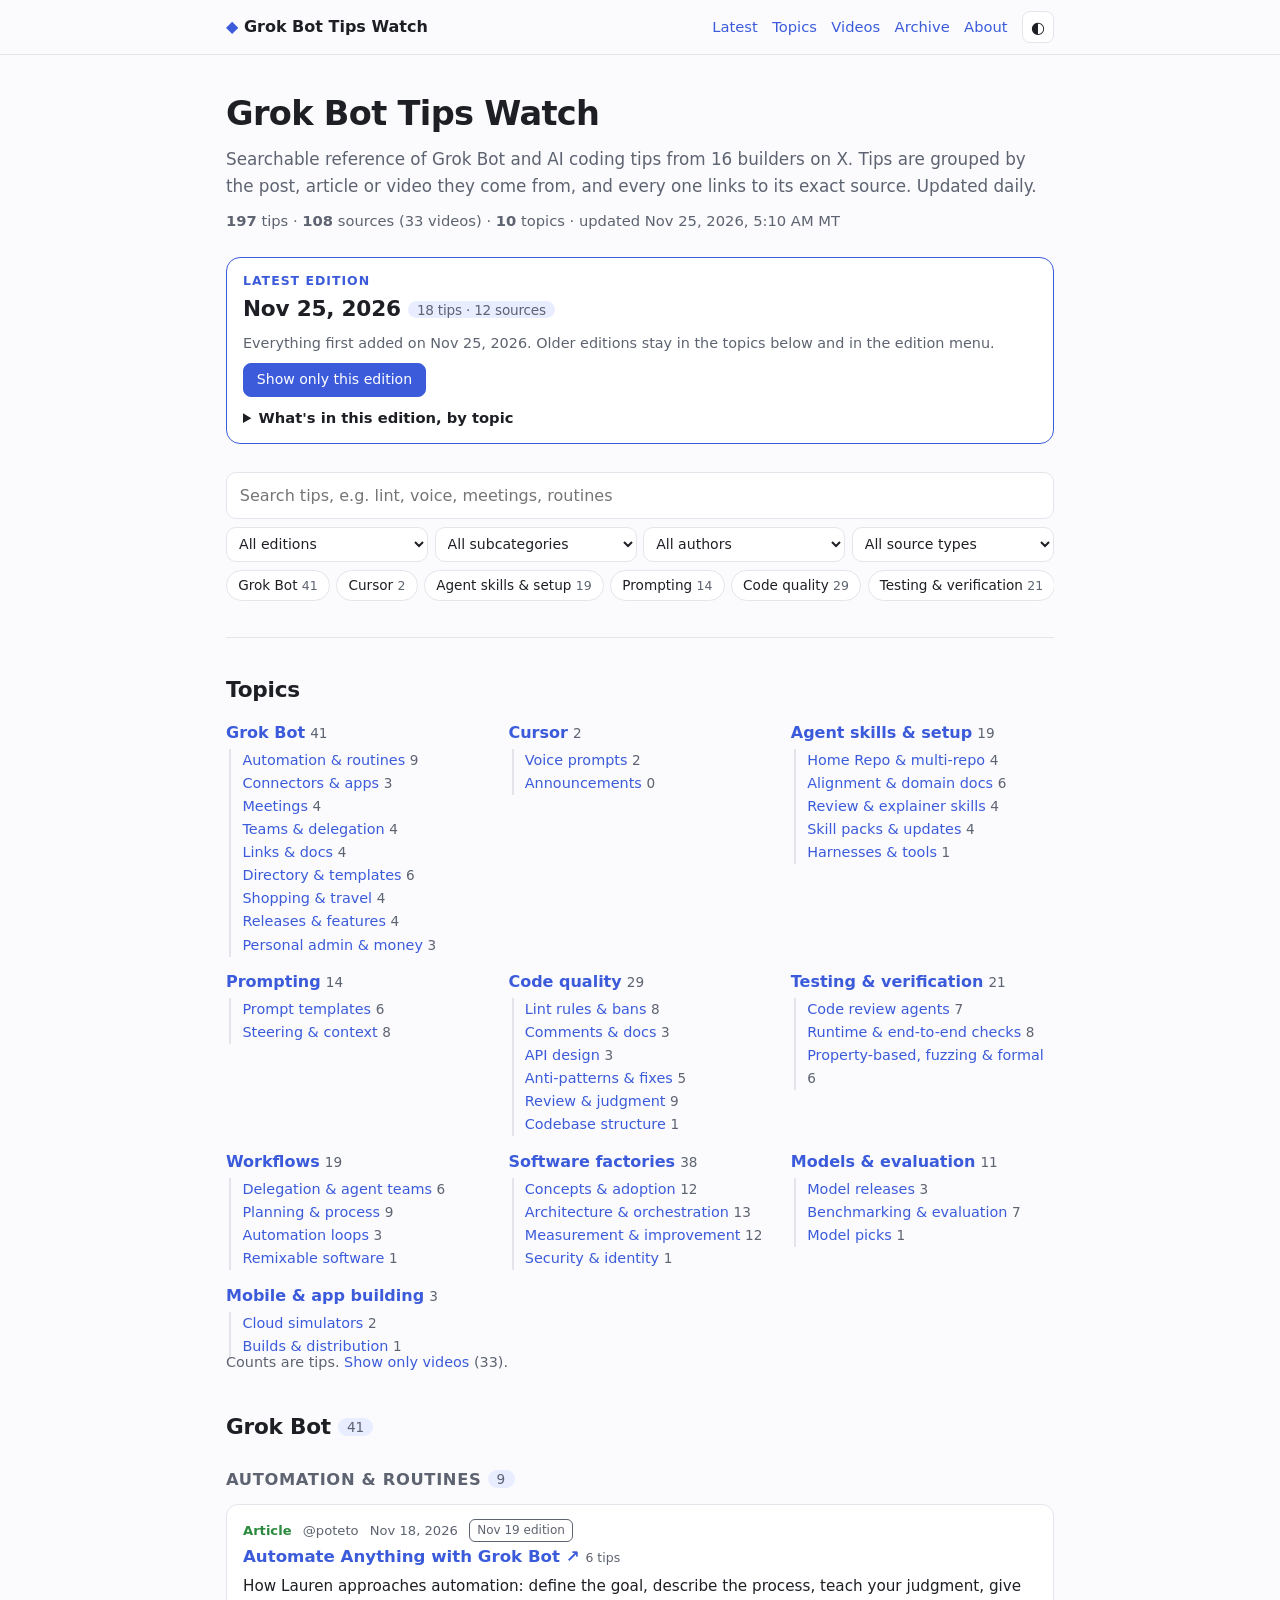
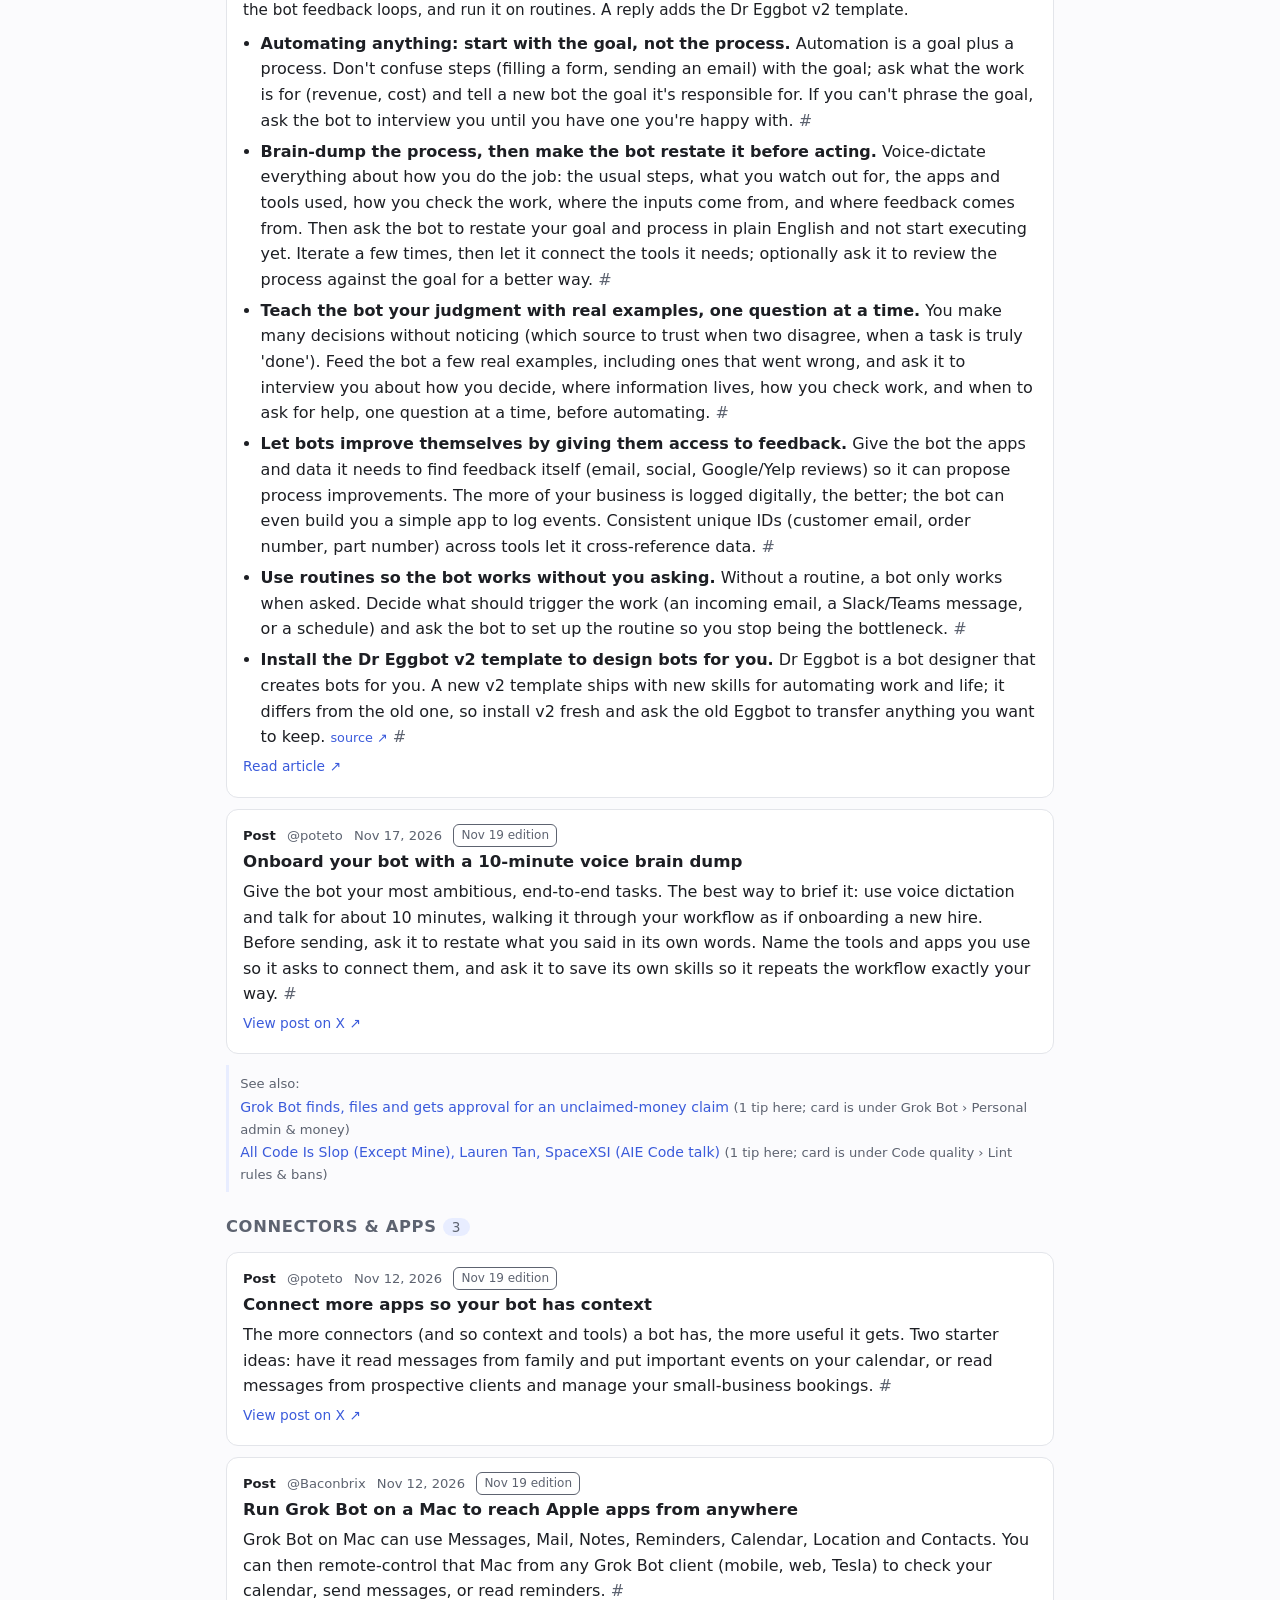
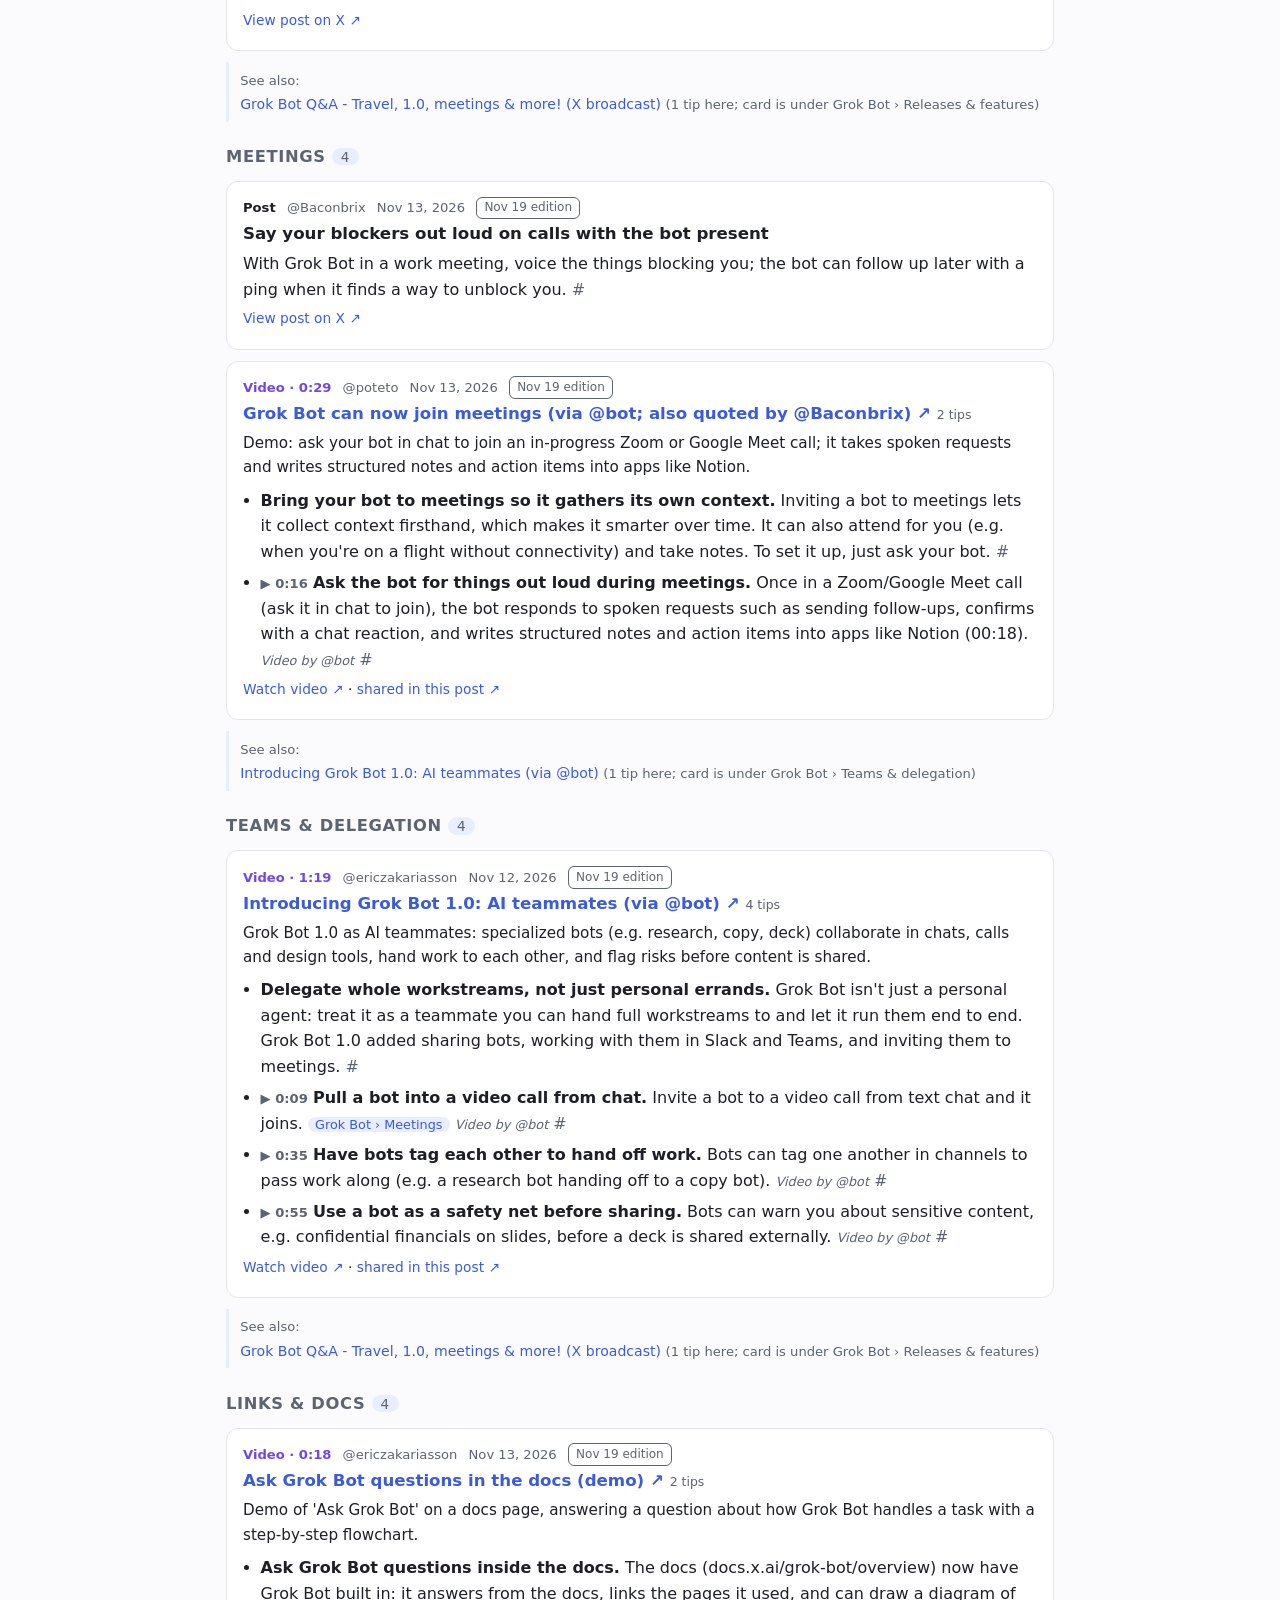
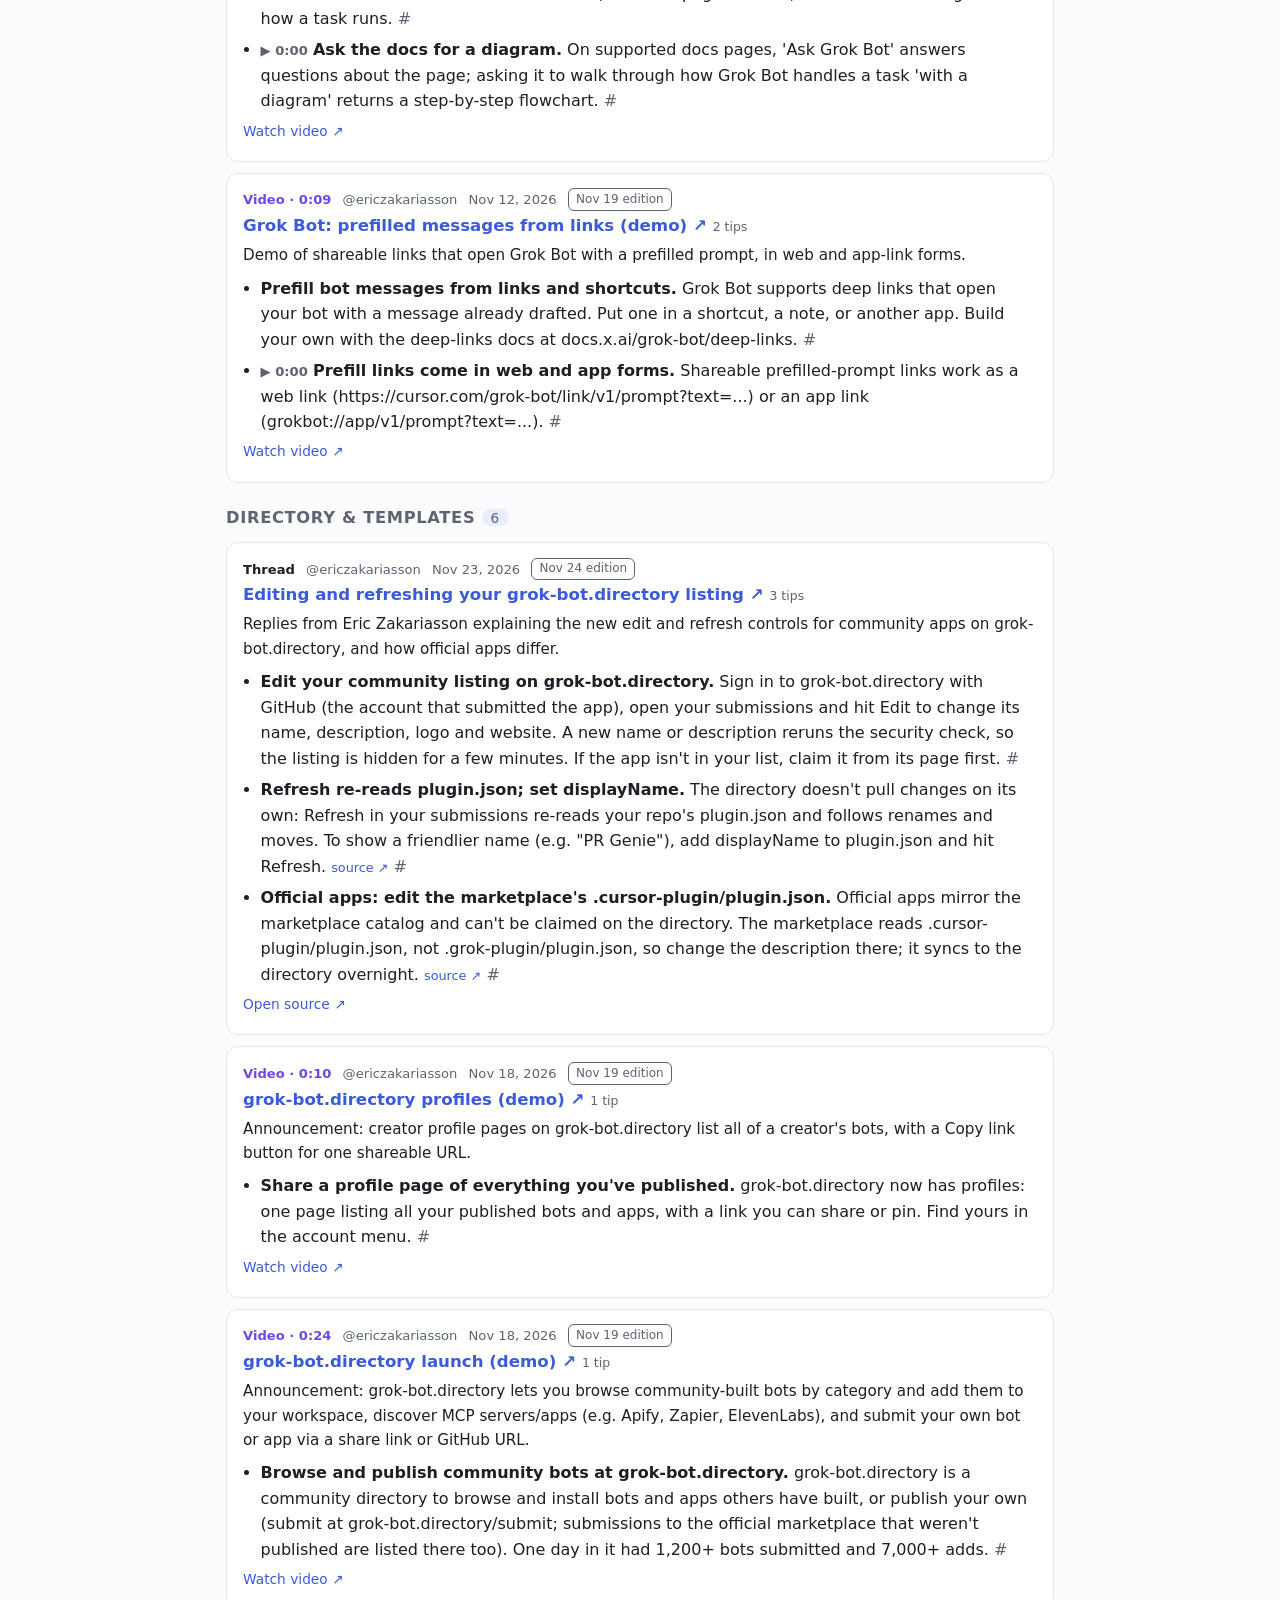
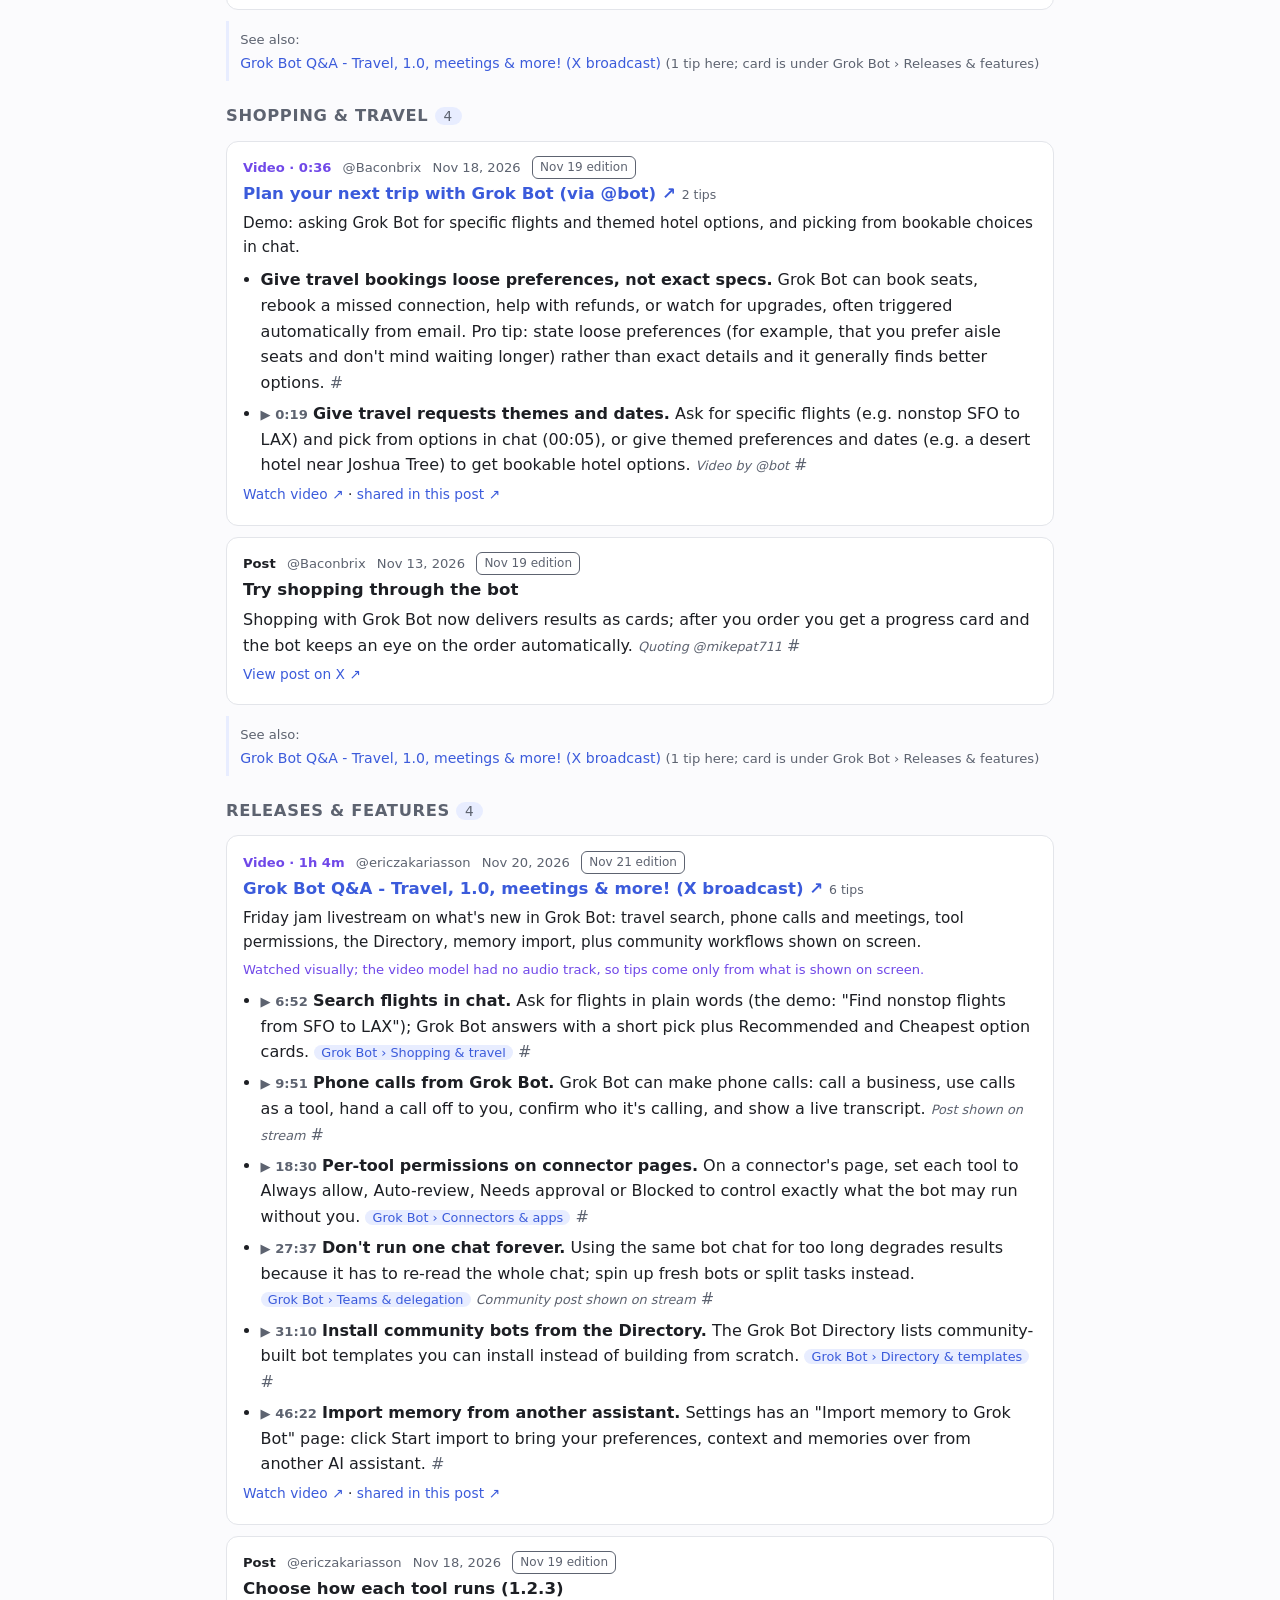
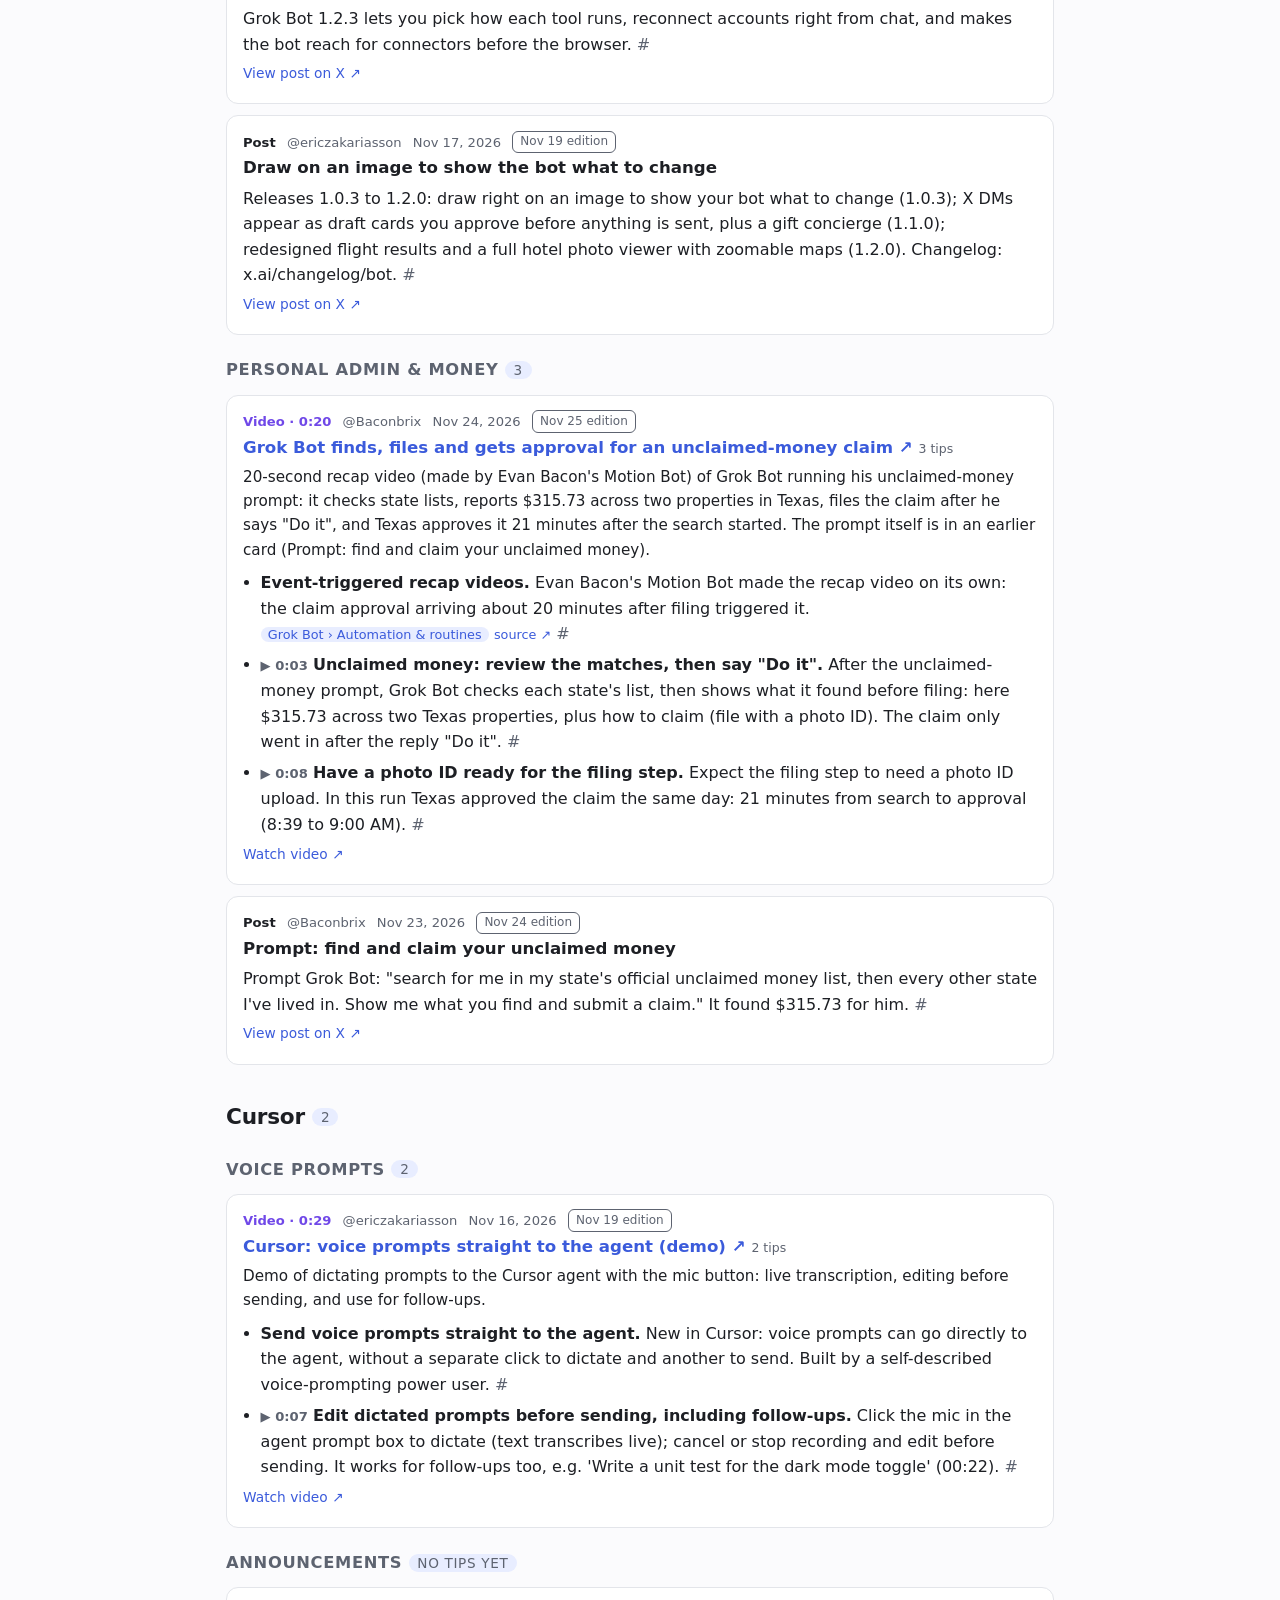
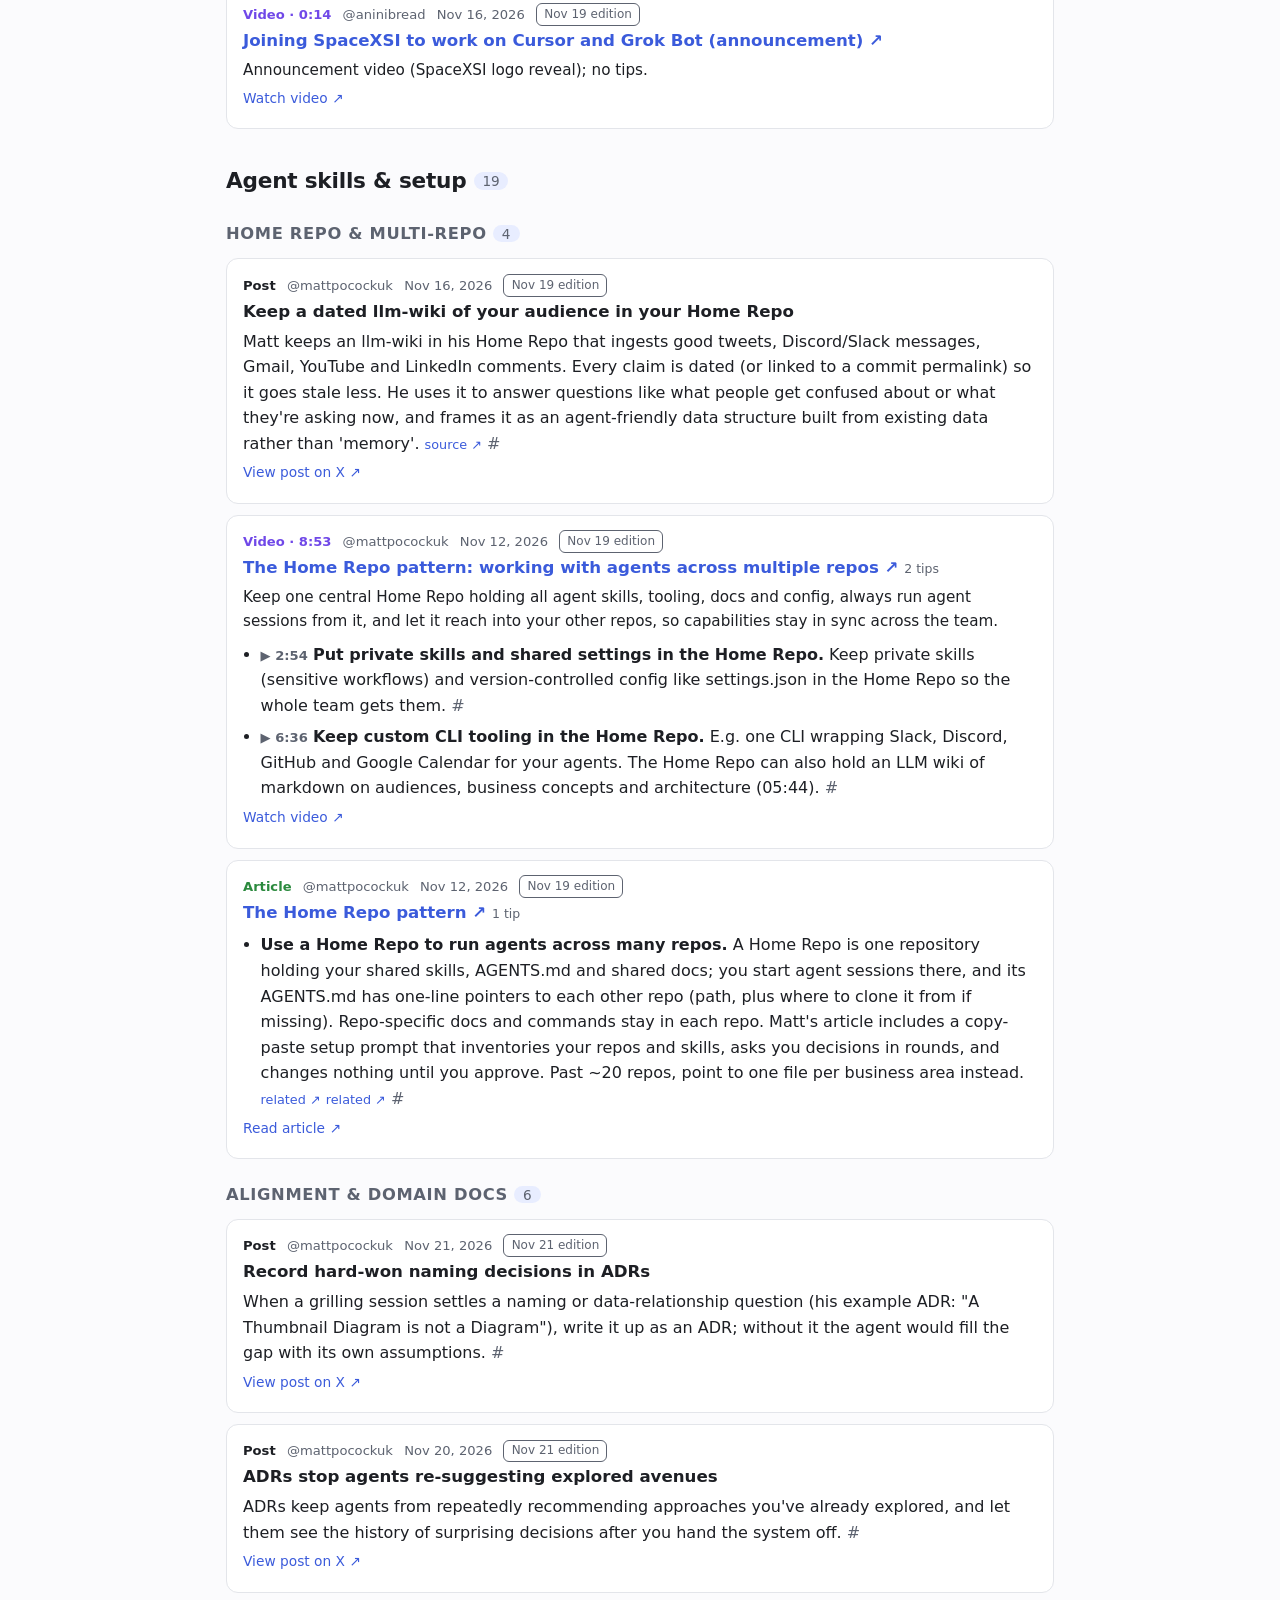
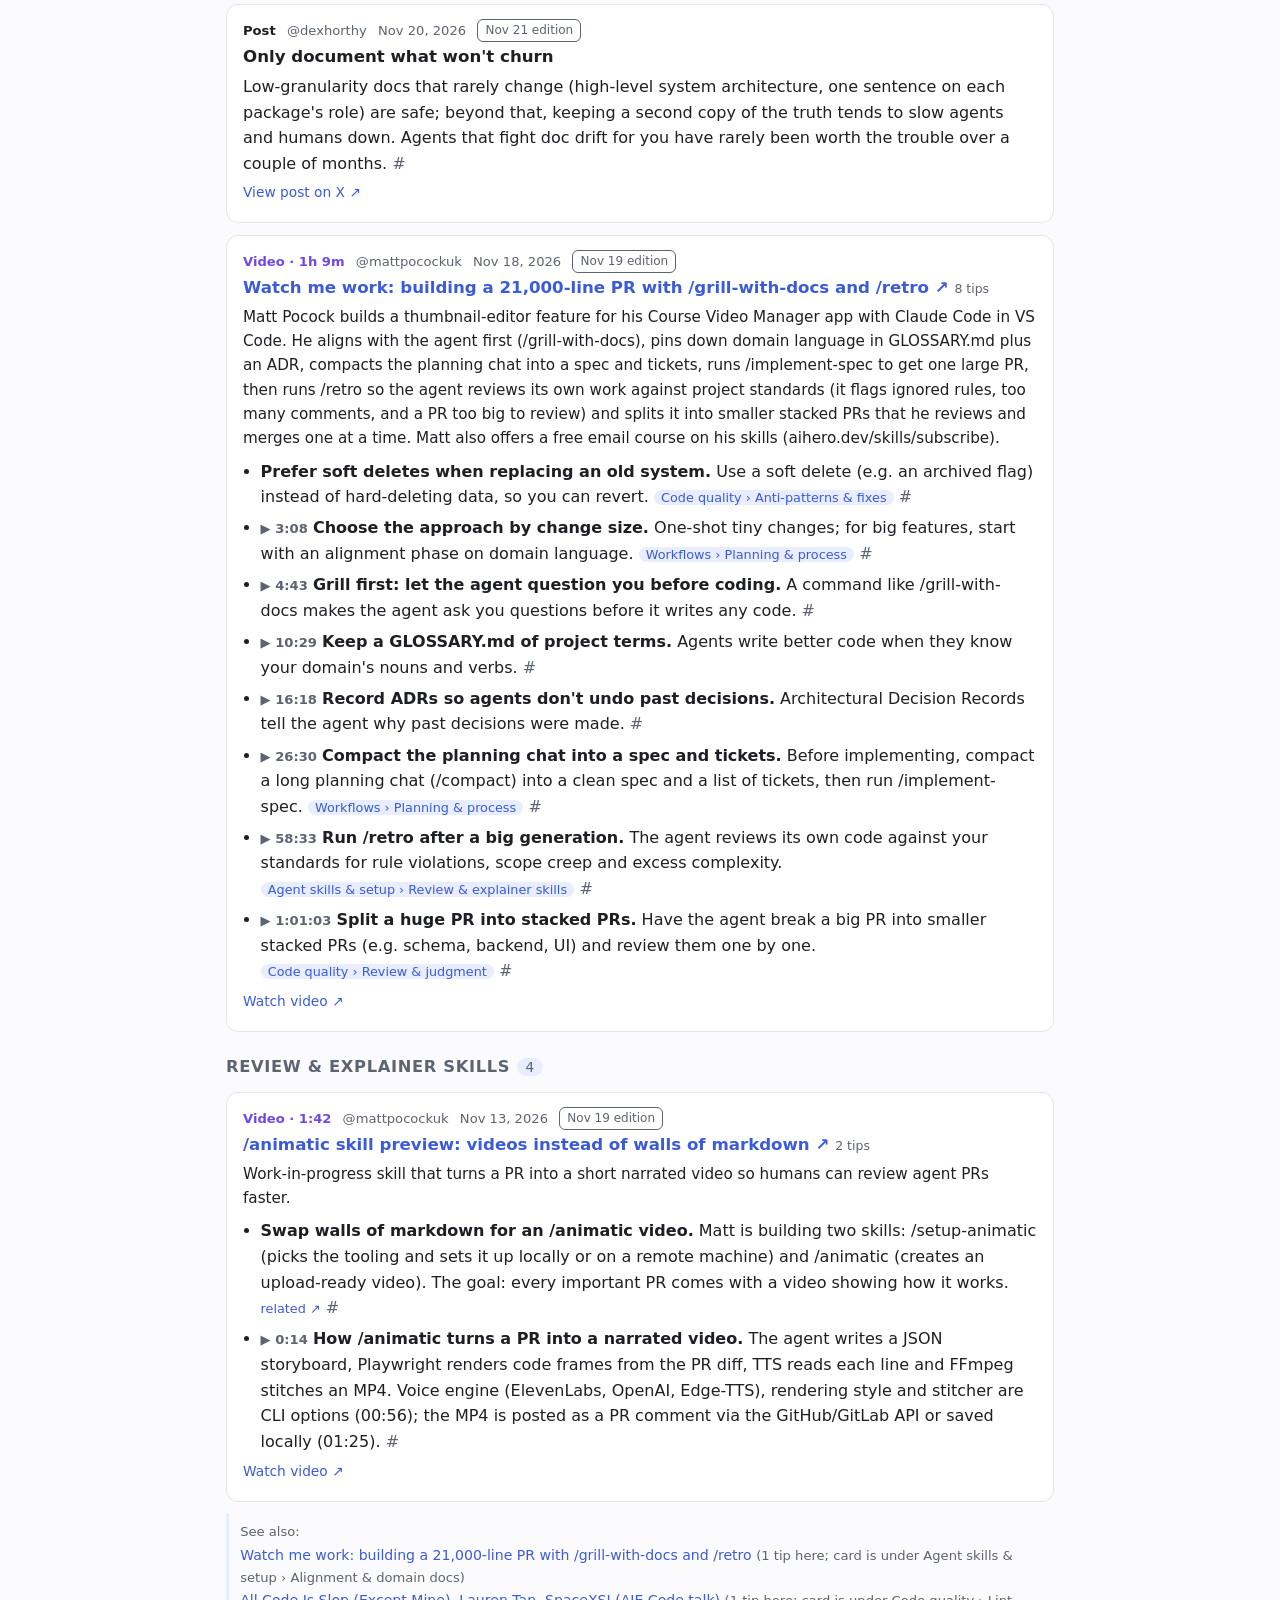
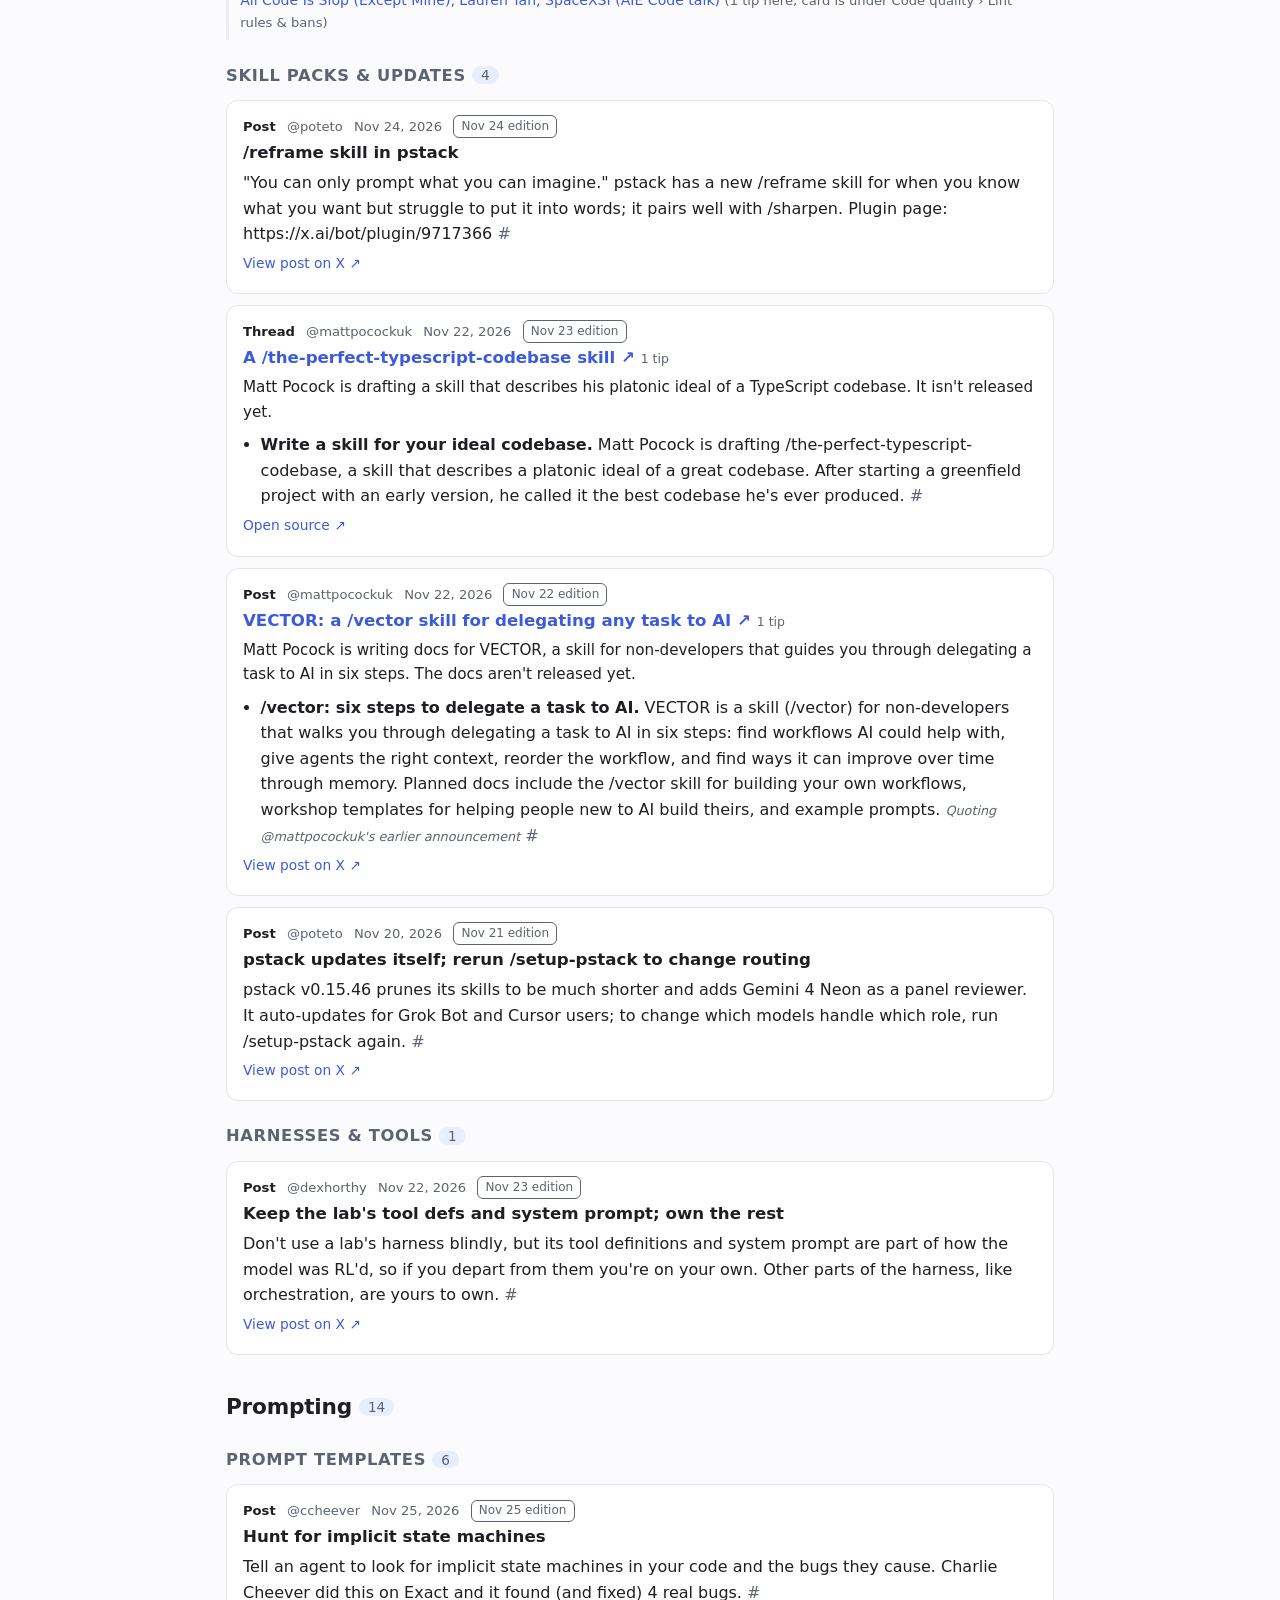
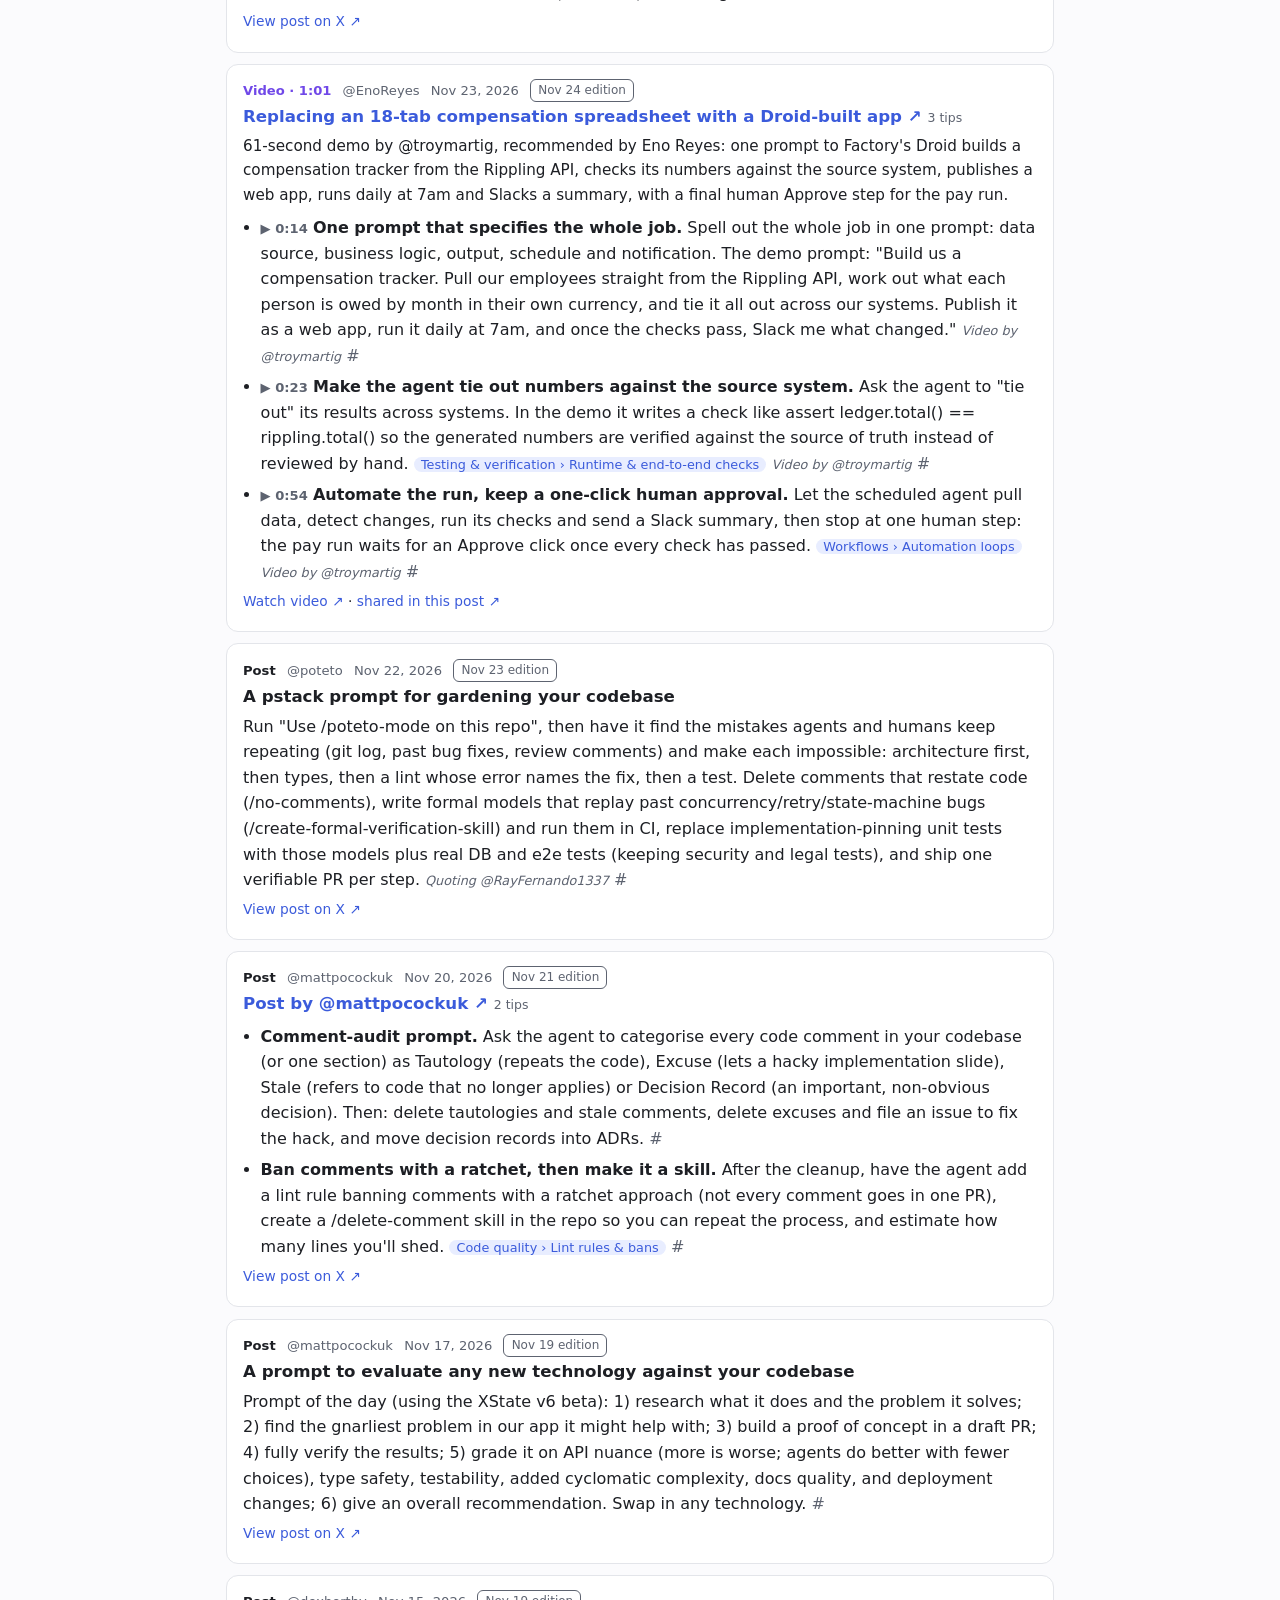
==== commit 91ddf354: "Edition 2026-11-25: 18 new tips (Warp software-factory guide, Grok Bot unclaimed-money recap, agent " ====
--- a/index.html
+++ b/index.html
@@ -4,7 +4,7 @@
 <meta charset="utf-8">
 <meta name="viewport" content="width=device-width, initial-scale=1">
 <title>Grok Bot Tips Watch: Searchable reference of Grok Bot and AI coding tips from 16 builders on X</title>
-<meta name="description" content="179 tips from 96 sources across 10 topics on Grok Bot, Cursor, agent skills, prompting and AI coding workflows, each linked to its source.">
+<meta name="description" content="197 tips from 108 sources across 10 topics on Grok Bot, Cursor, agent skills, prompting and AI coding workflows, each linked to its source.">
 <link rel="canonical" href="https://cfmayer.github.io/ai-tips-watch/">
 <meta name="color-scheme" content="light dark">
 <script>(function(){var d=document.documentElement,t=null;try{t=localStorage.getItem('theme')}catch(e){}if(t!=='light'&&t!=='dark'){t=window.matchMedia&&matchMedia('(prefers-color-scheme: dark)').matches?'dark':'light'}d.setAttribute('data-theme',t)})();</script>
@@ -13,7 +13,7 @@
 <link rel="stylesheet" href="assets/site.css?v=0d86d147">
 <meta property="og:site_name" content="Grok Bot Tips Watch">
 <meta property="og:title" content="Grok Bot Tips Watch: Searchable reference of Grok Bot and AI coding tips from 16 builders on X">
-<meta property="og:description" content="179 tips from 96 sources across 10 topics on Grok Bot, Cursor, agent skills, prompting and AI coding workflows, each linked to its source.">
+<meta property="og:description" content="197 tips from 108 sources across 10 topics on Grok Bot, Cursor, agent skills, prompting and AI coding workflows, each linked to its source.">
 <meta property="og:type" content="website">
 <meta property="og:url" content="https://cfmayer.github.io/ai-tips-watch/">
 </head>
@@ -37,32 +37,32 @@
 <section class="hero">
   <h1>Grok Bot Tips Watch</h1>
   <p class="lede">Searchable reference of Grok Bot and AI coding tips from 16 builders on X. Tips are grouped by the post, article or video they come from, and every one links to its exact source. Updated daily.</p>
-  <p class="stats"><strong>179</strong> tips · <strong>96</strong> sources (32 videos) · <strong>10</strong> topics · updated Nov 24, 2026, 5:12 AM MT</p>
-</section>
-<section class="latest" id="latest" data-edition="2026-11-24">
+  <p class="stats"><strong>197</strong> tips · <strong>108</strong> sources (33 videos) · <strong>10</strong> topics · updated Nov 25, 2026, 5:10 AM MT</p>
+</section>
+<section class="latest" id="latest" data-edition="2026-11-25">
   <p class="kicker">Latest edition</p>
-  <h2>Nov 24, 2026 <span class="count">22 tips · 8 sources</span></h2>
-  <p class="hint">Everything first added on Nov 24, 2026. Older editions stay in the topics below and in the edition menu.</p>
-  <div class="latest-actions"><button type="button" class="btn" id="only-latest" data-edition="2026-11-24">Show only this edition</button></div>
-  <details class="edindex"><summary>What's in this edition, by topic</summary><div class="eitopic"><h3>Grok Bot</h3><div class="eisub"><h4>Directory &amp; templates</h4><ul><li><a href="#s-x-2124941358339178841">Editing and refreshing your grok-bot.directory listing</a> <span>3</span></li></ul></div><div class="eisub"><h4>Personal admin &amp; money</h4><ul><li><a href="#x-2124909996634992677">Prompt: find and claim your unclaimed money</a></li></ul></div></div><div class="eitopic"><h3>Agent skills &amp; setup</h3><div class="eisub"><h4>Skill packs &amp; updates</h4><ul><li><a href="#x-2125029185379008573">/reframe skill in pstack</a></li></ul></div></div><div class="eitopic"><h3>Prompting</h3><div class="eisub"><h4>Prompt templates</h4><ul><li><a href="#s-x-2124920941474193755">Replacing an 18-tab compensation spreadsheet with a Droid-built app</a></li></ul></div></div><div class="eitopic"><h3>Code quality</h3><div class="eisub"><h4>Lint rules &amp; bans</h4><ul><li><a href="#s-yt--NFMsM2y0Vk">12 Rules for a Software Factory That Doesn&#x27;t Ship Slop — Dex Horthy (AI Engineer)</a></li></ul></div><div class="eisub"><h4>Review &amp; judgment</h4><ul><li><a href="#s-yt--NFMsM2y0Vk">12 Rules for a Software Factory That Doesn&#x27;t Ship Slop — Dex Horthy (AI Engineer)</a></li></ul></div></div><div class="eitopic"><h3>Testing &amp; verification</h3><div class="eisub"><h4>Runtime &amp; end-to-end checks</h4><ul><li><a href="#s-yt--NFMsM2y0Vk">12 Rules for a Software Factory That Doesn&#x27;t Ship Slop — Dex Horthy (AI Engineer)</a></li><li><a href="#s-x-2124920941474193755">Replacing an 18-tab compensation spreadsheet with a Droid-built app</a></li></ul></div></div><div class="eitopic"><h3>Workflows</h3><div class="eisub"><h4>Planning &amp; process</h4><ul><li><a href="#s-yt--NFMsM2y0Vk">12 Rules for a Software Factory That Doesn&#x27;t Ship Slop — Dex Horthy (AI Engineer)</a> <span>3</span></li></ul></div><div class="eisub"><h4>Automation loops</h4><ul><li><a href="#s-x-2124920941474193755">Replacing an 18-tab compensation spreadsheet with a Droid-built app</a></li></ul></div></div><div class="eitopic"><h3>Software factories</h3><div class="eisub"><h4>Concepts &amp; adoption</h4><ul><li><a href="#s-yt--NFMsM2y0Vk">12 Rules for a Software Factory That Doesn&#x27;t Ship Slop — Dex Horthy (AI Engineer)</a></li><li><a href="#s-x-2124903221621612762">Software factories vs. agent teams</a></li><li><a href="#x-2124880726877421813">What counts as a software factory</a></li></ul></div><div class="eisub"><h4>Architecture &amp; orchestration</h4><ul><li><a href="#x-2124986381470707937">Define your factory in shared code</a></li><li><a href="#s-yt--NFMsM2y0Vk">12 Rules for a Software Factory That Doesn&#x27;t Ship Slop — Dex Horthy (AI Engineer)</a> <span>2</span></li></ul></div><div class="eisub"><h4>Measurement &amp; improvement</h4><ul><li><a href="#s-yt--NFMsM2y0Vk">12 Rules for a Software Factory That Doesn&#x27;t Ship Slop — Dex Horthy (AI Engineer)</a> <span>2</span></li></ul></div></div></details>
+  <h2>Nov 25, 2026 <span class="count">18 tips · 12 sources</span></h2>
+  <p class="hint">Everything first added on Nov 25, 2026. Older editions stay in the topics below and in the edition menu.</p>
+  <div class="latest-actions"><button type="button" class="btn" id="only-latest" data-edition="2026-11-25">Show only this edition</button></div>
+  <details class="edindex"><summary>What's in this edition, by topic</summary><div class="eitopic"><h3>Grok Bot</h3><div class="eisub"><h4>Automation &amp; routines</h4><ul><li><a href="#s-x-2125272594828103712">Grok Bot finds, files and gets approval for an unclaimed-money claim</a></li></ul></div><div class="eisub"><h4>Personal admin &amp; money</h4><ul><li><a href="#s-x-2125272594828103712">Grok Bot finds, files and gets approval for an unclaimed-money claim</a> <span>2</span></li></ul></div></div><div class="eitopic"><h3>Prompting</h3><div class="eisub"><h4>Prompt templates</h4><ul><li><a href="#x-2125524484857708594">Hunt for implicit state machines</a></li></ul></div></div><div class="eitopic"><h3>Code quality</h3><div class="eisub"><h4>Codebase structure</h4><ul><li><a href="#x-2125540436483711074">Study the cookout repo for code structure</a></li></ul></div></div><div class="eitopic"><h3>Testing &amp; verification</h3><div class="eisub"><h4>Code review agents</h4><ul><li><a href="#s-x-2125351601431089418">How to build a software factory you&#x27;ll actually use</a></li></ul></div><div class="eisub"><h4>Runtime &amp; end-to-end checks</h4><ul><li><a href="#s-x-2125351601431089418">How to build a software factory you&#x27;ll actually use</a></li></ul></div></div><div class="eitopic"><h3>Workflows</h3><div class="eisub"><h4>Delegation &amp; agent teams</h4><ul><li><a href="#x-2125427862065025030">Agent teams vs. factories: engineer either one</a></li></ul></div><div class="eisub"><h4>Planning &amp; process</h4><ul><li><a href="#s-x-2125351601431089418">How to build a software factory you&#x27;ll actually use</a></li></ul></div></div><div class="eitopic"><h3>Software factories</h3><div class="eisub"><h4>Concepts &amp; adoption</h4><ul><li><a href="#x-2125346947997548846">Warp Learn: free software-factory course</a></li></ul></div><div class="eisub"><h4>Architecture &amp; orchestration</h4><ul><li><a href="#s-x-2125351601431089418">How to build a software factory you&#x27;ll actually use</a> <span>2</span></li><li><a href="#x-2125264800175260039">PR attribution for agent work</a></li></ul></div><div class="eisub"><h4>Measurement &amp; improvement</h4><ul><li><a href="#x-2125561070404428270">Don&#x27;t sloptimize your CI</a></li><li><a href="#x-2125243114948599941">Measure whether agents make you better, not just busier</a></li></ul></div><div class="eisub"><h4>Security &amp; identity</h4><ul><li><a href="#x-2125433860460843443">Don&#x27;t let agents act as you</a></li></ul></div></div><div class="eitopic"><h3>Models &amp; evaluation</h3><div class="eisub"><h4>Benchmarking &amp; evaluation</h4><ul><li><a href="#x-2125348752814932162">Pick models, harnesses and skills on evidence</a></li></ul></div><div class="eisub"><h4>Model picks</h4><ul><li><a href="#x-2125340394938593344">poteto&#x27;s current Cursor setup: Gemini Neon + Opus reviewer</a></li></ul></div></div></details>
 </section>
 <div class="controls" role="search">
   <label class="sr" for="q">Search tips</label>
   <input id="q" type="search" placeholder="Search tips, e.g. lint, voice, meetings, routines" autocomplete="off">
   <div class="selects">
-    <label class="sr" for="edition">Edition</label><select id="edition"><option value="">All editions</option><option value="2026-11-24">Nov 24, 2026 (latest) · 22 tips</option><option value="2026-11-23">Nov 23, 2026 · 10 tips</option><option value="2026-11-22">Nov 22, 2026 · 5 tips</option><option value="2026-11-21">Nov 21, 2026 · 24 tips</option><option value="2026-11-19">Nov 19, 2026 · 118 tips</option></select>
-    <label class="sr" for="subcat">Subcategory</label><select id="subcat"><option value="">All subcategories</option><optgroup label="Grok Bot"><option value="Grok Bot|Automation &amp; routines">Automation &amp; routines (8)</option><option value="Grok Bot|Connectors &amp; apps">Connectors &amp; apps (3)</option><option value="Grok Bot|Meetings">Meetings (4)</option><option value="Grok Bot|Teams &amp; delegation">Teams &amp; delegation (4)</option><option value="Grok Bot|Links &amp; docs">Links &amp; docs (4)</option><option value="Grok Bot|Directory &amp; templates">Directory &amp; templates (6)</option><option value="Grok Bot|Shopping &amp; travel">Shopping &amp; travel (4)</option><option value="Grok Bot|Releases &amp; features">Releases &amp; features (4)</option><option value="Grok Bot|Personal admin &amp; money">Personal admin &amp; money (1)</option></optgroup><optgroup label="Cursor"><option value="Cursor|Voice prompts">Voice prompts (2)</option><option value="Cursor|Announcements">Announcements (0)</option></optgroup><optgroup label="Agent skills &amp; setup"><option value="Agent skills &amp; setup|Home Repo &amp; multi-repo">Home Repo &amp; multi-repo (4)</option><option value="Agent skills &amp; setup|Alignment &amp; domain docs">Alignment &amp; domain docs (6)</option><option value="Agent skills &amp; setup|Review &amp; explainer skills">Review &amp; explainer skills (4)</option><option value="Agent skills &amp; setup|Skill packs &amp; updates">Skill packs &amp; updates (4)</option><option value="Agent skills &amp; setup|Harnesses &amp; tools">Harnesses &amp; tools (1)</option></optgroup><optgroup label="Prompting"><option value="Prompting|Prompt templates">Prompt templates (5)</option><option value="Prompting|Steering &amp; context">Steering &amp; context (8)</option></optgroup><optgroup label="Code quality"><option value="Code quality|Lint rules &amp; bans">Lint rules &amp; bans (8)</option><option value="Code quality|Comments &amp; docs">Comments &amp; docs (3)</option><option value="Code quality|API design">API design (3)</option><option value="Code quality|Anti-patterns &amp; fixes">Anti-patterns &amp; fixes (5)</option><option value="Code quality|Review &amp; judgment">Review &amp; judgment (9)</option></optgroup><optgroup label="Testing &amp; verification"><option value="Testing &amp; verification|Code review agents">Code review agents (6)</option><option value="Testing &amp; verification|Runtime &amp; end-to-end checks">Runtime &amp; end-to-end checks (7)</option><option value="Testing &amp; verification|Property-based, fuzzing &amp; formal">Property-based, fuzzing &amp; formal (6)</option></optgroup><optgroup label="Workflows"><option value="Workflows|Delegation &amp; agent teams">Delegation &amp; agent teams (5)</option><option value="Workflows|Planning &amp; process">Planning &amp; process (8)</option><option value="Workflows|Automation loops">Automation loops (3)</option><option value="Workflows|Remixable software">Remixable software (1)</option></optgroup><optgroup label="Software factories"><option value="Software factories|Concepts &amp; adoption">Concepts &amp; adoption (11)</option><option value="Software factories|Architecture &amp; orchestration">Architecture &amp; orchestration (10)</option><option value="Software factories|Measurement &amp; improvement">Measurement &amp; improvement (10)</option></optgroup><optgroup label="Models &amp; evaluation"><option value="Models &amp; evaluation|Model releases">Model releases (3)</option><option value="Models &amp; evaluation|Benchmarking &amp; evaluation">Benchmarking &amp; evaluation (6)</option></optgroup><optgroup label="Mobile &amp; app building"><option value="Mobile &amp; app building|Cloud simulators">Cloud simulators (2)</option><option value="Mobile &amp; app building|Builds &amp; distribution">Builds &amp; distribution (1)</option></optgroup></select>
+    <label class="sr" for="edition">Edition</label><select id="edition"><option value="">All editions</option><option value="2026-11-25">Nov 25, 2026 (latest) · 18 tips</option><option value="2026-11-24">Nov 24, 2026 · 22 tips</option><option value="2026-11-23">Nov 23, 2026 · 10 tips</option><option value="2026-11-22">Nov 22, 2026 · 5 tips</option><option value="2026-11-21">Nov 21, 2026 · 24 tips</option><option value="2026-11-19">Nov 19, 2026 · 118 tips</option></select>
+    <label class="sr" for="subcat">Subcategory</label><select id="subcat"><option value="">All subcategories</option><optgroup label="Grok Bot"><option value="Grok Bot|Automation &amp; routines">Automation &amp; routines (9)</option><option value="Grok Bot|Connectors &amp; apps">Connectors &amp; apps (3)</option><option value="Grok Bot|Meetings">Meetings (4)</option><option value="Grok Bot|Teams &amp; delegation">Teams &amp; delegation (4)</option><option value="Grok Bot|Links &amp; docs">Links &amp; docs (4)</option><option value="Grok Bot|Directory &amp; templates">Directory &amp; templates (6)</option><option value="Grok Bot|Shopping &amp; travel">Shopping &amp; travel (4)</option><option value="Grok Bot|Releases &amp; features">Releases &amp; features (4)</option><option value="Grok Bot|Personal admin &amp; money">Personal admin &amp; money (3)</option></optgroup><optgroup label="Cursor"><option value="Cursor|Voice prompts">Voice prompts (2)</option><option value="Cursor|Announcements">Announcements (0)</option></optgroup><optgroup label="Agent skills &amp; setup"><option value="Agent skills &amp; setup|Home Repo &amp; multi-repo">Home Repo &amp; multi-repo (4)</option><option value="Agent skills &amp; setup|Alignment &amp; domain docs">Alignment &amp; domain docs (6)</option><option value="Agent skills &amp; setup|Review &amp; explainer skills">Review &amp; explainer skills (4)</option><option value="Agent skills &amp; setup|Skill packs &amp; updates">Skill packs &amp; updates (4)</option><option value="Agent skills &amp; setup|Harnesses &amp; tools">Harnesses &amp; tools (1)</option></optgroup><optgroup label="Prompting"><option value="Prompting|Prompt templates">Prompt templates (6)</option><option value="Prompting|Steering &amp; context">Steering &amp; context (8)</option></optgroup><optgroup label="Code quality"><option value="Code quality|Lint rules &amp; bans">Lint rules &amp; bans (8)</option><option value="Code quality|Comments &amp; docs">Comments &amp; docs (3)</option><option value="Code quality|API design">API design (3)</option><option value="Code quality|Anti-patterns &amp; fixes">Anti-patterns &amp; fixes (5)</option><option value="Code quality|Review &amp; judgment">Review &amp; judgment (9)</option><option value="Code quality|Codebase structure">Codebase structure (1)</option></optgroup><optgroup label="Testing &amp; verification"><option value="Testing &amp; verification|Code review agents">Code review agents (7)</option><option value="Testing &amp; verification|Runtime &amp; end-to-end checks">Runtime &amp; end-to-end checks (8)</option><option value="Testing &amp; verification|Property-based, fuzzing &amp; formal">Property-based, fuzzing &amp; formal (6)</option></optgroup><optgroup label="Workflows"><option value="Workflows|Delegation &amp; agent teams">Delegation &amp; agent teams (6)</option><option value="Workflows|Planning &amp; process">Planning &amp; process (9)</option><option value="Workflows|Automation loops">Automation loops (3)</option><option value="Workflows|Remixable software">Remixable software (1)</option></optgroup><optgroup label="Software factories"><option value="Software factories|Concepts &amp; adoption">Concepts &amp; adoption (12)</option><option value="Software factories|Architecture &amp; orchestration">Architecture &amp; orchestration (13)</option><option value="Software factories|Measurement &amp; improvement">Measurement &amp; improvement (12)</option><option value="Software factories|Security &amp; identity">Security &amp; identity (1)</option></optgroup><optgroup label="Models &amp; evaluation"><option value="Models &amp; evaluation|Model releases">Model releases (3)</option><option value="Models &amp; evaluation|Benchmarking &amp; evaluation">Benchmarking &amp; evaluation (7)</option><option value="Models &amp; evaluation|Model picks">Model picks (1)</option></optgroup><optgroup label="Mobile &amp; app building"><option value="Mobile &amp; app building|Cloud simulators">Cloud simulators (2)</option><option value="Mobile &amp; app building|Builds &amp; distribution">Builds &amp; distribution (1)</option></optgroup></select>
     <label class="sr" for="author">Author</label><select id="author"><option value="">All authors</option><option value="aninibread">@aninibread</option><option value="Baconbrix">@Baconbrix</option><option value="ccheever">@ccheever</option><option value="cursor_ai">@cursor_ai</option><option value="dexhorthy">@dexhorthy</option><option value="EnoReyes">@EnoReyes</option><option value="ericzakariasson">@ericzakariasson</option><option value="GeoffreyHuntley">@GeoffreyHuntley</option><option value="mattpocockuk">@mattpocockuk</option><option value="owickstrom">@owickstrom</option><option value="poteto">@poteto</option><option value="swyx">@swyx</option><option value="zachlloydtweets">@zachlloydtweets</option></select>
-    <label class="sr" for="type">Source type</label><select id="type"><option value="">All source types</option><option value="post">Posts (56)</option><option value="article">Articles (4)</option><option value="video">Videos (32)</option><option value="thread">Threads (4)</option></select>
+    <label class="sr" for="type">Source type</label><select id="type"><option value="">All source types</option><option value="post">Posts (66)</option><option value="article">Articles (5)</option><option value="video">Videos (33)</option><option value="thread">Threads (4)</option></select>
   </div>
-  <div class="chips" aria-label="Filter by topic"><button type="button" class="chip" data-topic="Grok Bot" aria-pressed="false">Grok Bot <span>38</span></button><button type="button" class="chip" data-topic="Cursor" aria-pressed="false">Cursor <span>2</span></button><button type="button" class="chip" data-topic="Agent skills &amp; setup" aria-pressed="false">Agent skills &amp; setup <span>19</span></button><button type="button" class="chip" data-topic="Prompting" aria-pressed="false">Prompting <span>13</span></button><button type="button" class="chip" data-topic="Code quality" aria-pressed="false">Code quality <span>28</span></button><button type="button" class="chip" data-topic="Testing &amp; verification" aria-pressed="false">Testing &amp; verification <span>19</span></button><button type="button" class="chip" data-topic="Workflows" aria-pressed="false">Workflows <span>17</span></button><button type="button" class="chip" data-topic="Software factories" aria-pressed="false">Software factories <span>31</span></button><button type="button" class="chip" data-topic="Models &amp; evaluation" aria-pressed="false">Models &amp; evaluation <span>9</span></button><button type="button" class="chip" data-topic="Mobile &amp; app building" aria-pressed="false">Mobile &amp; app building <span>3</span></button></div>
+  <div class="chips" aria-label="Filter by topic"><button type="button" class="chip" data-topic="Grok Bot" aria-pressed="false">Grok Bot <span>41</span></button><button type="button" class="chip" data-topic="Cursor" aria-pressed="false">Cursor <span>2</span></button><button type="button" class="chip" data-topic="Agent skills &amp; setup" aria-pressed="false">Agent skills &amp; setup <span>19</span></button><button type="button" class="chip" data-topic="Prompting" aria-pressed="false">Prompting <span>14</span></button><button type="button" class="chip" data-topic="Code quality" aria-pressed="false">Code quality <span>29</span></button><button type="button" class="chip" data-topic="Testing &amp; verification" aria-pressed="false">Testing &amp; verification <span>21</span></button><button type="button" class="chip" data-topic="Workflows" aria-pressed="false">Workflows <span>19</span></button><button type="button" class="chip" data-topic="Software factories" aria-pressed="false">Software factories <span>38</span></button><button type="button" class="chip" data-topic="Models &amp; evaluation" aria-pressed="false">Models &amp; evaluation <span>11</span></button><button type="button" class="chip" data-topic="Mobile &amp; app building" aria-pressed="false">Mobile &amp; app building <span>3</span></button></div>
   <p id="status" class="status" aria-live="polite"></p>
 </div>
-<nav class="toc" id="topics" aria-label="Topics"><h2>Topics</h2><ul class="tocl"><li><a class="tt" href="#t-grok-bot">Grok Bot</a> <span>38</span><ul><li><a href="#sc-grok-bot-automation-routines">Automation &amp; routines</a> <span>8</span></li><li><a href="#sc-grok-bot-connectors-apps">Connectors &amp; apps</a> <span>3</span></li><li><a href="#sc-grok-bot-meetings">Meetings</a> <span>4</span></li><li><a href="#sc-grok-bot-teams-delegation">Teams &amp; delegation</a> <span>4</span></li><li><a href="#sc-grok-bot-links-docs">Links &amp; docs</a> <span>4</span></li><li><a href="#sc-grok-bot-directory-templates">Directory &amp; templates</a> <span>6</span></li><li><a href="#sc-grok-bot-shopping-travel">Shopping &amp; travel</a> <span>4</span></li><li><a href="#sc-grok-bot-releases-features">Releases &amp; features</a> <span>4</span></li><li><a href="#sc-grok-bot-personal-admin-money">Personal admin &amp; money</a> <span>1</span></li></ul></li><li><a class="tt" href="#t-cursor">Cursor</a> <span>2</span><ul><li><a href="#sc-cursor-voice-prompts">Voice prompts</a> <span>2</span></li><li><a href="#sc-cursor-announcements">Announcements</a> <span>0</span></li></ul></li><li><a class="tt" href="#t-agent-skills-setup">Agent skills &amp; setup</a> <span>19</span><ul><li><a href="#sc-agent-skills-setup-home-repo-multi-repo">Home Repo &amp; multi-repo</a> <span>4</span></li><li><a href="#sc-agent-skills-setup-alignment-domain-docs">Alignment &amp; domain docs</a> <span>6</span></li><li><a href="#sc-agent-skills-setup-review-explainer-skills">Review &amp; explainer skills</a> <span>4</span></li><li><a href="#sc-agent-skills-setup-skill-packs-updates">Skill packs &amp; updates</a> <span>4</span></li><li><a href="#sc-agent-skills-setup-harnesses-tools">Harnesses &amp; tools</a> <span>1</span></li></ul></li><li><a class="tt" href="#t-prompting">Prompting</a> <span>13</span><ul><li><a href="#sc-prompting-prompt-templates">Prompt templates</a> <span>5</span></li><li><a href="#sc-prompting-steering-context">Steering &amp; context</a> <span>8</span></li></ul></li><li><a class="tt" href="#t-code-quality">Code quality</a> <span>28</span><ul><li><a href="#sc-code-quality-lint-rules-bans">Lint rules &amp; bans</a> <span>8</span></li><li><a href="#sc-code-quality-comments-docs">Comments &amp; docs</a> <span>3</span></li><li><a href="#sc-code-quality-api-design">API design</a> <span>3</span></li><li><a href="#sc-code-quality-anti-patterns-fixes">Anti-patterns &amp; fixes</a> <span>5</span></li><li><a href="#sc-code-quality-review-judgment">Review &amp; judgment</a> <span>9</span></li></ul></li><li><a class="tt" href="#t-testing-verification">Testing &amp; verification</a> <span>19</span><ul><li><a href="#sc-testing-verification-code-review-agents">Code review agents</a> <span>6</span></li><li><a href="#sc-testing-verification-runtime-end-to-end-checks">Runtime &amp; end-to-end checks</a> <span>7</span></li><li><a href="#sc-testing-verification-property-based-fuzzing-formal">Property-based, fuzzing &amp; formal</a> <span>6</span></li></ul></li><li><a class="tt" href="#t-workflows">Workflows</a> <span>17</span><ul><li><a href="#sc-workflows-delegation-agent-teams">Delegation &amp; agent teams</a> <span>5</span></li><li><a href="#sc-workflows-planning-process">Planning &amp; process</a> <span>8</span></li><li><a href="#sc-workflows-automation-loops">Automation loops</a> <span>3</span></li><li><a href="#sc-workflows-remixable-software">Remixable software</a> <span>1</span></li></ul></li><li><a class="tt" href="#t-software-factories">Software factories</a> <span>31</span><ul><li><a href="#sc-software-factories-concepts-adoption">Concepts &amp; adoption</a> <span>11</span></li><li><a href="#sc-software-factories-architecture-orchestration">Architecture &amp; orchestration</a> <span>10</span></li><li><a href="#sc-software-factories-measurement-improvement">Measurement &amp; improvement</a> <span>10</span></li></ul></li><li><a class="tt" href="#t-models-evaluation">Models &amp; evaluation</a> <span>9</span><ul><li><a href="#sc-models-evaluation-model-releases">Model releases</a> <span>3</span></li><li><a href="#sc-models-evaluation-benchmarking-evaluation">Benchmarking &amp; evaluation</a> <span>6</span></li></ul></li><li><a class="tt" href="#t-mobile-app-building">Mobile &amp; app building</a> <span>3</span><ul><li><a href="#sc-mobile-app-building-cloud-simulators">Cloud simulators</a> <span>2</span></li><li><a href="#sc-mobile-app-building-builds-distribution">Builds &amp; distribution</a> <span>1</span></li></ul></li></ul>
-<p class="hint">Counts are tips. <a href="?type=video#topics">Show only videos</a> (32).</p></nav>
+<nav class="toc" id="topics" aria-label="Topics"><h2>Topics</h2><ul class="tocl"><li><a class="tt" href="#t-grok-bot">Grok Bot</a> <span>41</span><ul><li><a href="#sc-grok-bot-automation-routines">Automation &amp; routines</a> <span>9</span></li><li><a href="#sc-grok-bot-connectors-apps">Connectors &amp; apps</a> <span>3</span></li><li><a href="#sc-grok-bot-meetings">Meetings</a> <span>4</span></li><li><a href="#sc-grok-bot-teams-delegation">Teams &amp; delegation</a> <span>4</span></li><li><a href="#sc-grok-bot-links-docs">Links &amp; docs</a> <span>4</span></li><li><a href="#sc-grok-bot-directory-templates">Directory &amp; templates</a> <span>6</span></li><li><a href="#sc-grok-bot-shopping-travel">Shopping &amp; travel</a> <span>4</span></li><li><a href="#sc-grok-bot-releases-features">Releases &amp; features</a> <span>4</span></li><li><a href="#sc-grok-bot-personal-admin-money">Personal admin &amp; money</a> <span>3</span></li></ul></li><li><a class="tt" href="#t-cursor">Cursor</a> <span>2</span><ul><li><a href="#sc-cursor-voice-prompts">Voice prompts</a> <span>2</span></li><li><a href="#sc-cursor-announcements">Announcements</a> <span>0</span></li></ul></li><li><a class="tt" href="#t-agent-skills-setup">Agent skills &amp; setup</a> <span>19</span><ul><li><a href="#sc-agent-skills-setup-home-repo-multi-repo">Home Repo &amp; multi-repo</a> <span>4</span></li><li><a href="#sc-agent-skills-setup-alignment-domain-docs">Alignment &amp; domain docs</a> <span>6</span></li><li><a href="#sc-agent-skills-setup-review-explainer-skills">Review &amp; explainer skills</a> <span>4</span></li><li><a href="#sc-agent-skills-setup-skill-packs-updates">Skill packs &amp; updates</a> <span>4</span></li><li><a href="#sc-agent-skills-setup-harnesses-tools">Harnesses &amp; tools</a> <span>1</span></li></ul></li><li><a class="tt" href="#t-prompting">Prompting</a> <span>14</span><ul><li><a href="#sc-prompting-prompt-templates">Prompt templates</a> <span>6</span></li><li><a href="#sc-prompting-steering-context">Steering &amp; context</a> <span>8</span></li></ul></li><li><a class="tt" href="#t-code-quality">Code quality</a> <span>29</span><ul><li><a href="#sc-code-quality-lint-rules-bans">Lint rules &amp; bans</a> <span>8</span></li><li><a href="#sc-code-quality-comments-docs">Comments &amp; docs</a> <span>3</span></li><li><a href="#sc-code-quality-api-design">API design</a> <span>3</span></li><li><a href="#sc-code-quality-anti-patterns-fixes">Anti-patterns &amp; fixes</a> <span>5</span></li><li><a href="#sc-code-quality-review-judgment">Review &amp; judgment</a> <span>9</span></li><li><a href="#sc-code-quality-codebase-structure">Codebase structure</a> <span>1</span></li></ul></li><li><a class="tt" href="#t-testing-verification">Testing &amp; verification</a> <span>21</span><ul><li><a href="#sc-testing-verification-code-review-agents">Code review agents</a> <span>7</span></li><li><a href="#sc-testing-verification-runtime-end-to-end-checks">Runtime &amp; end-to-end checks</a> <span>8</span></li><li><a href="#sc-testing-verification-property-based-fuzzing-formal">Property-based, fuzzing &amp; formal</a> <span>6</span></li></ul></li><li><a class="tt" href="#t-workflows">Workflows</a> <span>19</span><ul><li><a href="#sc-workflows-delegation-agent-teams">Delegation &amp; agent teams</a> <span>6</span></li><li><a href="#sc-workflows-planning-process">Planning &amp; process</a> <span>9</span></li><li><a href="#sc-workflows-automation-loops">Automation loops</a> <span>3</span></li><li><a href="#sc-workflows-remixable-software">Remixable software</a> <span>1</span></li></ul></li><li><a class="tt" href="#t-software-factories">Software factories</a> <span>38</span><ul><li><a href="#sc-software-factories-concepts-adoption">Concepts &amp; adoption</a> <span>12</span></li><li><a href="#sc-software-factories-architecture-orchestration">Architecture &amp; orchestration</a> <span>13</span></li><li><a href="#sc-software-factories-measurement-improvement">Measurement &amp; improvement</a> <span>12</span></li><li><a href="#sc-software-factories-security-identity">Security &amp; identity</a> <span>1</span></li></ul></li><li><a class="tt" href="#t-models-evaluation">Models &amp; evaluation</a> <span>11</span><ul><li><a href="#sc-models-evaluation-model-releases">Model releases</a> <span>3</span></li><li><a href="#sc-models-evaluation-benchmarking-evaluation">Benchmarking &amp; evaluation</a> <span>7</span></li><li><a href="#sc-models-evaluation-model-picks">Model picks</a> <span>1</span></li></ul></li><li><a class="tt" href="#t-mobile-app-building">Mobile &amp; app building</a> <span>3</span><ul><li><a href="#sc-mobile-app-building-cloud-simulators">Cloud simulators</a> <span>2</span></li><li><a href="#sc-mobile-app-building-builds-distribution">Builds &amp; distribution</a> <span>1</span></li></ul></li></ul>
+<p class="hint">Counts are tips. <a href="?type=video#topics">Show only videos</a> (33).</p></nav>
 <div id="browse">
-<section class="topic" id="t-grok-bot" data-topic="Grok Bot"><h2>Grok Bot <span class="count">38</span></h2>
-<section class="subcat" id="sc-grok-bot-automation-routines" data-subcat="Grok Bot|Automation &amp; routines"><h3 class="sch">Automation &amp; routines <span class="count">8</span></h3>
+<section class="topic" id="t-grok-bot" data-topic="Grok Bot"><h2>Grok Bot <span class="count">41</span></h2>
+<section class="subcat" id="sc-grok-bot-automation-routines" data-subcat="Grok Bot|Automation &amp; routines"><h3 class="sch">Automation &amp; routines <span class="count">9</span></h3>
 <article id="s-x-2123159537016533493" class="card" data-type="article" data-author="poteto" data-edition="2026-11-19" data-topic="Grok Bot" data-subcat="Grok Bot|Automation &amp; routines" data-head="automate anything with grok bot poteto how lauren approaches automation: define the goal, describe the process, teach your judgment, give the bot feedback loops, and run it on routines. a reply adds the dr eggbot v2 template. article grok bot automation &amp; routines" data-n="6">
 <div class="meta"><span class="type article">Article</span> <span>@poteto</span> <time datetime="2026-11-18">Nov 18, 2026</time> <span class="badge ed" title="Edition that first added this">Nov 19 edition</span></div>
 <h3><a href="https://x.com/poteto/status/2123159537016533493" target="_blank" rel="noopener">Automate Anything with Grok Bot ↗</a> <span class="n">6 tips</span></h3>
@@ -83,7 +83,16 @@
 <p class="t one" id="x-2122774297840398639" data-topic="Grok Bot" data-subcat="Grok Bot|Automation &amp; routines" data-edition="2026-11-19" data-author="poteto" data-search="onboard your bot with a 10-minute voice brain dump give the bot your most ambitious, end-to-end tasks. the best way to brief it: use voice dictation and talk for about 10 minutes, walking it through your workflow as if onboarding a new hire. before sending, ask it to restate what you said in its own words. name the tools and apps you use so it asks to connect them, and ask it to save its own skills so it repeats the workflow exactly your way. poteto grok bot automation &amp; routines voice onboarding skills connectors ">Give the bot your most ambitious, end-to-end tasks. The best way to brief it: use voice dictation and talk for about 10 minutes, walking it through your workflow as if onboarding a new hire. Before sending, ask it to restate what you said in its own words. Name the tools and apps you use so it asks to connect them, and ask it to save its own skills so it repeats the workflow exactly your way. <a class="perma" href="#x-2122774297840398639" aria-label="Link to this tip">#</a></p>
 <p class="src"><a href="https://x.com/poteto/status/2122774297840398639" target="_blank" rel="noopener">View post on X ↗</a></p>
 </article>
-<div class="seealso"><span>See also:</span><ul><li data-src="s-yt-O_zcc6Xl12g" data-subcat="Grok Bot|Automation &amp; routines"><a href="#s-yt-O_zcc6Xl12g">All Code Is Slop (Except Mine), Lauren Tan, SpaceXSI (AIE Code talk)</a> <span>(1 tip here; card is under Code quality › Lint rules &amp; bans)</span></li></ul></div><article data-mirror="s-yt-O_zcc6Xl12g" class="card mirror" data-type="video" data-author="poteto" data-edition="2026-11-19" data-topic="Grok Bot" data-subcat="Grok Bot|Automation &amp; routines" data-head="all code is slop (except mine), lauren tan, spacexsi (aie code talk) poteto lauren tan (@poteto) on scaling grok bot&#x27;s coding agents into a high-trust &quot;software factory&quot;. agents learn from their environment, so remove bad patterns, ban nuanced apis, and replace prose instructions and code comments with strict architectural boundaries and lint rules. spend most agent effort on programmatic verification (custom app clis, formal proofs, property-based ui tests) so agents verify their own work before human review. results shown: 10,926 prs merged in october (of 23,310 total), 19 desktop releases a month with a median 23 hours between releases, a revert rate steady at 0.47%, and comments cut from 65,824 to 1,227 while lint rules grew to 169. video · 17:31 grok bot automation &amp; routines" data-n="1" hidden>
+<div class="seealso"><span>See also:</span><ul><li data-src="s-x-2125272594828103712" data-subcat="Grok Bot|Automation &amp; routines"><a href="#s-x-2125272594828103712">Grok Bot finds, files and gets approval for an unclaimed-money claim</a> <span>(1 tip here; card is under Grok Bot › Personal admin &amp; money)</span></li><li data-src="s-yt-O_zcc6Xl12g" data-subcat="Grok Bot|Automation &amp; routines"><a href="#s-yt-O_zcc6Xl12g">All Code Is Slop (Except Mine), Lauren Tan, SpaceXSI (AIE Code talk)</a> <span>(1 tip here; card is under Code quality › Lint rules &amp; bans)</span></li></ul></div><article data-mirror="s-x-2125272594828103712" class="card mirror" data-type="video" data-author="Baconbrix" data-edition="2026-11-25" data-topic="Grok Bot" data-subcat="Grok Bot|Automation &amp; routines" data-head="grok bot finds, files and gets approval for an unclaimed-money claim baconbrix 20-second recap video (made by evan bacon&#x27;s motion bot) of grok bot running his unclaimed-money prompt: it checks state lists, reports $315.73 across two properties in texas, files the claim after he says &quot;do it&quot;, and texas approves it 21 minutes after the search started. the prompt itself is in an earlier card (prompt: find and claim your unclaimed money). video · 0:20 grok bot automation &amp; routines" data-n="1" hidden>
+<div class="meta"><span class="type video">Video · 0:20</span> <span>@Baconbrix</span> <time datetime="2026-11-24">Nov 24, 2026</time> <span class="badge ed" title="Edition that first added this">Nov 25 edition</span></div>
+<h3><a href="https://x.com/Baconbrix/status/2125272594828103712" target="_blank" rel="noopener">Grok Bot finds, files and gets approval for an unclaimed-money claim ↗</a> <span class="n">1 tip</span></h3>
+<p class="note">Part of a source filed under Grok Bot › Personal admin &amp; money; showing the 1 tip filed here.</p>
+<ul class="tips">
+<li class="t" data-topic="Grok Bot" data-subcat="Grok Bot|Automation &amp; routines" data-edition="2026-11-25" data-author="Baconbrix" data-search="event-triggered recap videos evan bacon&#x27;s motion bot made the recap video on its own: the claim approval arriving about 20 minutes after filing triggered it. baconbrix grok bot automation &amp; routines motion bot triggers video "><strong>Event-triggered recap videos.</strong> Evan Bacon&#x27;s Motion Bot made the recap video on its own: the claim approval arriving about 20 minutes after filing triggered it. <a class="tsrc" href="https://x.com/Baconbrix/status/2125273417620578804" target="_blank" rel="noopener">source ↗</a> <a class="perma" href="#x-2125273417620578804" aria-label="Link to this tip">#</a></li>
+</ul>
+<p class="src"><a href="https://x.com/Baconbrix/status/2125272594828103712" target="_blank" rel="noopener">Watch video ↗</a></p>
+</article>
+<article data-mirror="s-yt-O_zcc6Xl12g" class="card mirror" data-type="video" data-author="poteto" data-edition="2026-11-19" data-topic="Grok Bot" data-subcat="Grok Bot|Automation &amp; routines" data-head="all code is slop (except mine), lauren tan, spacexsi (aie code talk) poteto lauren tan (@poteto) on scaling grok bot&#x27;s coding agents into a high-trust &quot;software factory&quot;. agents learn from their environment, so remove bad patterns, ban nuanced apis, and replace prose instructions and code comments with strict architectural boundaries and lint rules. spend most agent effort on programmatic verification (custom app clis, formal proofs, property-based ui tests) so agents verify their own work before human review. results shown: 10,926 prs merged in october (of 23,310 total), 19 desktop releases a month with a median 23 hours between releases, a revert rate steady at 0.47%, and comments cut from 65,824 to 1,227 while lint rules grew to 169. video · 17:31 grok bot automation &amp; routines" data-n="1" hidden>
 <div class="meta"><span class="type video">Video · 17:31</span> <span>@poteto</span> <time datetime="2026-11-14">Nov 14, 2026</time> <span class="badge ed" title="Edition that first added this">Nov 19 edition</span></div>
 <h3><a href="https://www.youtube.com/watch?v=O_zcc6Xl12g" target="_blank" rel="noopener">All Code Is Slop (Except Mine), Lauren Tan, SpaceXSI (AIE Code talk) ↗</a> <span class="n">1 tip</span></h3>
 <p class="note">Part of a source filed under Code quality › Lint rules &amp; bans; showing the 1 tip filed here.</p>
@@ -285,7 +294,18 @@
 </article>
 
 </section>
-<section class="subcat" id="sc-grok-bot-personal-admin-money" data-subcat="Grok Bot|Personal admin &amp; money"><h3 class="sch">Personal admin &amp; money <span class="count">1</span></h3>
+<section class="subcat" id="sc-grok-bot-personal-admin-money" data-subcat="Grok Bot|Personal admin &amp; money"><h3 class="sch">Personal admin &amp; money <span class="count">3</span></h3>
+<article id="s-x-2125272594828103712" class="card" data-type="video" data-author="Baconbrix" data-edition="2026-11-25" data-topic="Grok Bot" data-subcat="Grok Bot|Personal admin &amp; money" data-head="grok bot finds, files and gets approval for an unclaimed-money claim baconbrix 20-second recap video (made by evan bacon&#x27;s motion bot) of grok bot running his unclaimed-money prompt: it checks state lists, reports $315.73 across two properties in texas, files the claim after he says &quot;do it&quot;, and texas approves it 21 minutes after the search started. the prompt itself is in an earlier card (prompt: find and claim your unclaimed money). video · 0:20 grok bot personal admin &amp; money" data-n="3">
+<div class="meta"><span class="type video">Video · 0:20</span> <span>@Baconbrix</span> <time datetime="2026-11-24">Nov 24, 2026</time> <span class="badge ed" title="Edition that first added this">Nov 25 edition</span></div>
+<h3><a href="https://x.com/Baconbrix/status/2125272594828103712" target="_blank" rel="noopener">Grok Bot finds, files and gets approval for an unclaimed-money claim ↗</a> <span class="n">3 tips</span></h3>
+<p class="sum">20-second recap video (made by Evan Bacon&#x27;s Motion Bot) of Grok Bot running his unclaimed-money prompt: it checks state lists, reports $315.73 across two properties in Texas, files the claim after he says &quot;Do it&quot;, and Texas approves it 21 minutes after the search started. The prompt itself is in an earlier card (Prompt: find and claim your unclaimed money).</p>
+<ul class="tips">
+<li class="t" id="x-2125273417620578804" data-topic="Grok Bot" data-subcat="Grok Bot|Automation &amp; routines" data-edition="2026-11-25" data-author="Baconbrix" data-search="event-triggered recap videos evan bacon&#x27;s motion bot made the recap video on its own: the claim approval arriving about 20 minutes after filing triggered it. baconbrix grok bot automation &amp; routines motion bot triggers video "><strong>Event-triggered recap videos.</strong> Evan Bacon&#x27;s Motion Bot made the recap video on its own: the claim approval arriving about 20 minutes after filing triggered it. <a class="xsub" href="#sc-grok-bot-automation-routines">Grok Bot › Automation &amp; routines</a> <a class="tsrc" href="https://x.com/Baconbrix/status/2125273417620578804" target="_blank" rel="noopener">source ↗</a> <a class="perma" href="#x-2125273417620578804" aria-label="Link to this tip">#</a></li>
+<li class="t" id="x-2125272594828103712-3" data-topic="Grok Bot" data-subcat="Grok Bot|Personal admin &amp; money" data-edition="2026-11-25" data-author="Baconbrix" data-search="unclaimed money: review the matches, then say &quot;do it&quot; after the unclaimed-money prompt, grok bot checks each state&#x27;s list, then shows what it found before filing: here $315.73 across two texas properties, plus how to claim (file with a photo id). the claim only went in after the reply &quot;do it&quot;. baconbrix grok bot personal admin &amp; money unclaimed property approval video "><span class="ts" title="Timestamp in the video">▶ 0:03</span> <strong>Unclaimed money: review the matches, then say &quot;Do it&quot;.</strong> After the unclaimed-money prompt, Grok Bot checks each state&#x27;s list, then shows what it found before filing: here $315.73 across two Texas properties, plus how to claim (file with a photo ID). The claim only went in after the reply &quot;Do it&quot;. <a class="perma" href="#x-2125272594828103712-3" aria-label="Link to this tip">#</a></li>
+<li class="t" id="x-2125272594828103712-8" data-topic="Grok Bot" data-subcat="Grok Bot|Personal admin &amp; money" data-edition="2026-11-25" data-author="Baconbrix" data-search="have a photo id ready for the filing step expect the filing step to need a photo id upload. in this run texas approved the claim the same day: 21 minutes from search to approval (8:39 to 9:00 am). baconbrix grok bot personal admin &amp; money unclaimed property video "><span class="ts" title="Timestamp in the video">▶ 0:08</span> <strong>Have a photo ID ready for the filing step.</strong> Expect the filing step to need a photo ID upload. In this run Texas approved the claim the same day: 21 minutes from search to approval (8:39 to 9:00 AM). <a class="perma" href="#x-2125272594828103712-8" aria-label="Link to this tip">#</a></li>
+</ul>
+<p class="src"><a href="https://x.com/Baconbrix/status/2125272594828103712" target="_blank" rel="noopener">Watch video ↗</a></p>
+</article>
 <article id="s-x-2124909996634992677" class="card compact" data-type="post" data-author="Baconbrix" data-edition="2026-11-24" data-topic="Grok Bot" data-subcat="Grok Bot|Personal admin &amp; money" data-head="prompt: find and claim your unclaimed money baconbrix  post grok bot personal admin &amp; money" data-n="1">
 <div class="meta"><span class="type post">Post</span> <span>@Baconbrix</span> <time datetime="2026-11-23">Nov 23, 2026</time> <span class="badge ed" title="Edition that first added this">Nov 24 edition</span></div>
 <h3>Prompt: find and claim your unclaimed money</h3>
@@ -459,8 +479,14 @@
 
 </section>
 </section>
-<section class="topic" id="t-prompting" data-topic="Prompting"><h2>Prompting <span class="count">13</span></h2>
-<section class="subcat" id="sc-prompting-prompt-templates" data-subcat="Prompting|Prompt templates"><h3 class="sch">Prompt templates <span class="count">5</span></h3>
+<section class="topic" id="t-prompting" data-topic="Prompting"><h2>Prompting <span class="count">14</span></h2>
+<section class="subcat" id="sc-prompting-prompt-templates" data-subcat="Prompting|Prompt templates"><h3 class="sch">Prompt templates <span class="count">6</span></h3>
+<article id="s-x-2125524484857708594" class="card compact" data-type="post" data-author="ccheever" data-edition="2026-11-25" data-topic="Prompting" data-subcat="Prompting|Prompt templates" data-head="hunt for implicit state machines ccheever  post prompting prompt templates" data-n="1">
+<div class="meta"><span class="type post">Post</span> <span>@ccheever</span> <time datetime="2026-11-25">Nov 25, 2026</time> <span class="badge ed" title="Edition that first added this">Nov 25 edition</span></div>
+<h3>Hunt for implicit state machines</h3>
+<p class="t one" id="x-2125524484857708594" data-topic="Prompting" data-subcat="Prompting|Prompt templates" data-edition="2026-11-25" data-author="ccheever" data-search="hunt for implicit state machines tell an agent to look for implicit state machines in your code and the bugs they cause. charlie cheever did this on exact and it found (and fixed) 4 real bugs. ccheever prompting prompt templates bug hunting state machines prompt ">Tell an agent to look for implicit state machines in your code and the bugs they cause. Charlie Cheever did this on Exact and it found (and fixed) 4 real bugs. <a class="perma" href="#x-2125524484857708594" aria-label="Link to this tip">#</a></p>
+<p class="src"><a href="https://x.com/ccheever/status/2125524484857708594" target="_blank" rel="noopener">View post on X ↗</a></p>
+</article>
 <article id="s-x-2124920941474193755" class="card" data-type="video" data-author="EnoReyes" data-edition="2026-11-24" data-topic="Prompting" data-subcat="Prompting|Prompt templates" data-head="replacing an 18-tab compensation spreadsheet with a droid-built app enoreyes 61-second demo by @troymartig, recommended by eno reyes: one prompt to factory&#x27;s droid builds a compensation tracker from the rippling api, checks its numbers against the source system, publishes a web app, runs daily at 7am and slacks a summary, with a final human approve step for the pay run. video · 1:01 prompting prompt templates" data-n="3">
 <div class="meta"><span class="type video">Video · 1:01</span> <span>@EnoReyes</span> <time datetime="2026-11-23">Nov 23, 2026</time> <span class="badge ed" title="Edition that first added this">Nov 24 edition</span></div>
 <h3><a href="https://x.com/troymartig/status/2124920941474193755" target="_blank" rel="noopener">Replacing an 18-tab compensation spreadsheet with a Droid-built app ↗</a> <span class="n">3 tips</span></h3>
@@ -550,7 +576,7 @@
 
 </section>
 </section>
-<section class="topic" id="t-code-quality" data-topic="Code quality"><h2>Code quality <span class="count">28</span></h2>
+<section class="topic" id="t-code-quality" data-topic="Code quality"><h2>Code quality <span class="count">29</span></h2>
 <section class="subcat" id="sc-code-quality-lint-rules-bans" data-subcat="Code quality|Lint rules &amp; bans"><h3 class="sch">Lint rules &amp; bans <span class="count">8</span></h3>
 <article id="s-x-2123898792487576021" class="card compact" data-type="post" data-author="poteto" data-edition="2026-11-21" data-topic="Code quality" data-subcat="Code quality|Lint rules &amp; bans" data-head="try pstack&#x27;s /no-comments, or turn it into a lint rule poteto  post code quality lint rules &amp; bans" data-n="1">
 <div class="meta"><span class="type post">Post</span> <span>@poteto</span> <time datetime="2026-11-20">Nov 20, 2026</time> <span class="badge ed" title="Edition that first added this">Nov 21 edition</span></div>
@@ -743,9 +769,18 @@
 <p class="src"><a href="https://x.com/mattpocockuk/status/2123098316867051991" target="_blank" rel="noopener">Watch video ↗</a></p>
 </article>
 </section>
-</section>
-<section class="topic" id="t-testing-verification" data-topic="Testing &amp; verification"><h2>Testing &amp; verification <span class="count">19</span></h2>
-<section class="subcat" id="sc-testing-verification-code-review-agents" data-subcat="Testing &amp; verification|Code review agents"><h3 class="sch">Code review agents <span class="count">6</span></h3>
+<section class="subcat" id="sc-code-quality-codebase-structure" data-subcat="Code quality|Codebase structure"><h3 class="sch">Codebase structure <span class="count">1</span></h3>
+<article id="s-x-2125540436483711074" class="card compact" data-type="post" data-author="mattpocockuk" data-edition="2026-11-25" data-topic="Code quality" data-subcat="Code quality|Codebase structure" data-head="study the cookout repo for code structure mattpocockuk  post code quality codebase structure" data-n="1">
+<div class="meta"><span class="type post">Post</span> <span>@mattpocockuk</span> <time datetime="2026-11-25">Nov 25, 2026</time> <span class="badge ed" title="Edition that first added this">Nov 25 edition</span></div>
+<h3>Study the cookout repo for code structure</h3>
+<p class="t one" id="x-2125540436483711074" data-topic="Code quality" data-subcat="Code quality|Codebase structure" data-edition="2026-11-25" data-author="mattpocockuk" data-search="study the cookout repo for code structure browse github.com/mattpocock/cookout (2,000 commits, not ready yet) to see matt pocock&#x27;s current thinking on how code should be structured. mattpocockuk code quality codebase structure repo architecture ">Browse github.com/mattpocock/cookout (2,000 commits, not ready yet) to see Matt Pocock&#x27;s current thinking on how code should be structured. <a class="perma" href="#x-2125540436483711074" aria-label="Link to this tip">#</a></p>
+<p class="src"><a href="https://x.com/mattpocockuk/status/2125540436483711074" target="_blank" rel="noopener">View post on X ↗</a></p>
+</article>
+
+</section>
+</section>
+<section class="topic" id="t-testing-verification" data-topic="Testing &amp; verification"><h2>Testing &amp; verification <span class="count">21</span></h2>
+<section class="subcat" id="sc-testing-verification-code-review-agents" data-subcat="Testing &amp; verification|Code review agents"><h3 class="sch">Code review agents <span class="count">7</span></h3>
 <article id="s-yt-uPCH2axUpbc" class="card" data-type="video" data-author="zachlloydtweets" data-edition="2026-11-19" data-topic="Testing &amp; verification" data-subcat="Testing &amp; verification|Code review agents" data-head="how to fix the code review bottleneck (full walkthrough), @bholmesdev zachlloydtweets ben holmes (@bholmesdev) fixes the code review bottleneck in three stages using warp factories: an isolated agent-to-agent review loop, end-to-end verification in a sandbox with recorded video, and an automated merge-risk assessment added to the pr description, so humans see polished, verified prs with a risk summary. in a warp benchmark shown, an independent reviewer averaged $12.02 and 71.1% correctness vs $4.82 and 68.6% for self-review. video · 1h 2m testing &amp; verification code review agents" data-n="8">
 <div class="meta"><span class="type video">Video · 1h 2m</span> <span>@zachlloydtweets</span> <time datetime="2026-11-11">Nov 11, 2026</time> <span class="badge ed" title="Edition that first added this">Nov 19 edition</span></div>
 <h3><a href="https://youtu.be/uPCH2axUpbc" target="_blank" rel="noopener">How to fix the code review bottleneck (full walkthrough), @BHolmesDev ↗</a> <span class="n">8 tips</span></h3>
@@ -762,16 +797,33 @@
 </ul>
 <p class="src"><a href="https://youtu.be/uPCH2axUpbc" target="_blank" rel="noopener">Watch video ↗</a> · <a href="https://x.com/zachlloydtweets/status/2120676687054794917" target="_blank" rel="noopener">shared in this post ↗</a></p>
 </article>
-
-</section>
-<section class="subcat" id="sc-testing-verification-runtime-end-to-end-checks" data-subcat="Testing &amp; verification|Runtime &amp; end-to-end checks"><h3 class="sch">Runtime &amp; end-to-end checks <span class="count">7</span></h3>
+<div class="seealso"><span>See also:</span><ul><li data-src="s-x-2125351601431089418" data-subcat="Testing &amp; verification|Code review agents"><a href="#s-x-2125351601431089418">How to build a software factory you&#x27;ll actually use</a> <span>(1 tip here; card is under Software factories › Architecture &amp; orchestration)</span></li></ul></div><article data-mirror="s-x-2125351601431089418" class="card mirror" data-type="article" data-author="zachlloydtweets" data-edition="2026-11-25" data-topic="Testing &amp; verification" data-subcat="Testing &amp; verification|Code review agents" data-head="how to build a software factory you&#x27;ll actually use zachlloydtweets article by @bholmesdev, recommended by zach lloyd as the most comprehensive guide he&#x27;s seen on setting up a software factory from scratch. it grows a plain backlog agent into a factory with a structured blueprint, triage and spec gates for human judgment, computer-use verification, and merge-risk assessment. article testing &amp; verification code review agents" data-n="1" hidden>
+<div class="meta"><span class="type article">Article</span> <span>@zachlloydtweets</span> <time datetime="2026-11-24">Nov 24, 2026</time> <span class="badge ed" title="Edition that first added this">Nov 25 edition</span></div>
+<h3><a href="https://x.com/BHolmesDev/status/2125351601431089418" target="_blank" rel="noopener">How to build a software factory you&#x27;ll actually use ↗</a> <span class="n">1 tip</span></h3>
+<p class="note">Part of a source filed under Software factories › Architecture &amp; orchestration; showing the 1 tip filed here.</p>
+<ul class="tips">
+<li class="t" data-topic="Testing &amp; verification" data-subcat="Testing &amp; verification|Code review agents" data-edition="2026-11-25" data-author="zachlloydtweets" data-search="merge-risk assessment skill have the agent score each pr on alignment (matches the issue, no drive-by changes), impact (blast radius, auth/permissions/schema), verification, rollback cost (two-way vs one-way door) and error detection, combined into low/medium/high risk. ask the implementer to run it before opening the pr so it can fix gaps first. warp&#x27;s skill: warp.dev/merge-risk. zachlloydtweets testing &amp; verification code review agents merge risk skill pull requests article by @bholmesdev"><strong>Merge-risk assessment skill.</strong> Have the agent score each PR on alignment (matches the issue, no drive-by changes), impact (blast radius, auth/permissions/schema), verification, rollback cost (two-way vs one-way door) and error detection, combined into low/medium/high risk. Ask the implementer to run it before opening the PR so it can fix gaps first. Warp&#x27;s skill: warp.dev/merge-risk. <span class="credit">Article by @BHolmesDev</span> <a class="perma" href="#x-2125351601431089418-risk" aria-label="Link to this tip">#</a></li>
+</ul>
+<p class="src"><a href="https://x.com/BHolmesDev/status/2125351601431089418" target="_blank" rel="noopener">Read article ↗</a> · <a href="https://x.com/zachlloydtweets/status/2125352301246427512" target="_blank" rel="noopener">shared in this post ↗</a></p>
+</article>
+</section>
+<section class="subcat" id="sc-testing-verification-runtime-end-to-end-checks" data-subcat="Testing &amp; verification|Runtime &amp; end-to-end checks"><h3 class="sch">Runtime &amp; end-to-end checks <span class="count">8</span></h3>
 <article id="s-x-2123162993550823688" class="card compact" data-type="post" data-author="dexhorthy" data-edition="2026-11-19" data-topic="Testing &amp; verification" data-subcat="Testing &amp; verification|Runtime &amp; end-to-end checks" data-head="lots of agent-written tests don&#x27;t prove the system works dexhorthy  post testing &amp; verification runtime &amp; end-to-end checks" data-n="1">
 <div class="meta"><span class="type post">Post</span> <span>@dexhorthy</span> <time datetime="2026-11-18">Nov 18, 2026</time> <span class="badge ed" title="Edition that first added this">Nov 19 edition</span></div>
 <h3>Lots of agent-written tests don&#x27;t prove the system works</h3>
 <p class="t one" id="x-2123162993550823688-1304" data-topic="Testing &amp; verification" data-subcat="Testing &amp; verification|Runtime &amp; end-to-end checks" data-edition="2026-11-19" data-author="dexhorthy" data-search="lots of agent-written tests don&#x27;t prove the system works a large pile of agent-written lint rules, unit tests or e2e tests doesn&#x27;t mean the system is good. agents are goal-seeking and can reward-hack or measure the wrong thing, so without real insight into what&#x27;s happening you can&#x27;t tell whether your verification is worth anything. dexhorthy testing &amp; verification runtime &amp; end-to-end checks verification reward hacking video quoting @badlogicgames on matt pocock&#x27;s livestream">A large pile of agent-written lint rules, unit tests or e2e tests doesn&#x27;t mean the system is good. Agents are goal-seeking and can reward-hack or measure the wrong thing, so without real insight into what&#x27;s happening you can&#x27;t tell whether your verification is worth anything. <span class="credit">Quoting @badlogicgames on Matt Pocock&#x27;s livestream</span> <a class="tsrc" href="https://www.youtube.com/live/ZBTegd8DUZM?t=1304" target="_blank" rel="noopener">related ↗</a> <a class="perma" href="#x-2123162993550823688-1304" aria-label="Link to this tip">#</a></p>
 <p class="src"><a href="https://x.com/dexhorthy/status/2123162993550823688" target="_blank" rel="noopener">View post on X ↗</a></p>
 </article>
-<div class="seealso"><span>See also:</span><ul><li data-src="s-yt--NFMsM2y0Vk" data-subcat="Testing &amp; verification|Runtime &amp; end-to-end checks"><a href="#s-yt--NFMsM2y0Vk">12 Rules for a Software Factory That Doesn&#x27;t Ship Slop — Dex Horthy (AI Engineer)</a> <span>(1 tip here; card is under Workflows › Planning &amp; process)</span></li><li data-src="s-x-2124920941474193755" data-subcat="Testing &amp; verification|Runtime &amp; end-to-end checks"><a href="#s-x-2124920941474193755">Replacing an 18-tab compensation spreadsheet with a Droid-built app</a> <span>(1 tip here; card is under Prompting › Prompt templates)</span></li><li data-src="s-yt-O_zcc6Xl12g" data-subcat="Testing &amp; verification|Runtime &amp; end-to-end checks"><a href="#s-yt-O_zcc6Xl12g">All Code Is Slop (Except Mine), Lauren Tan, SpaceXSI (AIE Code talk)</a> <span>(2 tips here; card is under Code quality › Lint rules &amp; bans)</span></li><li data-src="s-yt-uPCH2axUpbc" data-subcat="Testing &amp; verification|Runtime &amp; end-to-end checks"><a href="#s-yt-uPCH2axUpbc">How to fix the code review bottleneck (full walkthrough), @BHolmesDev</a> <span>(2 tips here; card is under Testing &amp; verification › Code review agents)</span></li></ul></div><article data-mirror="s-yt--NFMsM2y0Vk" class="card mirror" data-type="video" data-author="dexhorthy" data-edition="2026-11-24" data-topic="Testing &amp; verification" data-subcat="Testing &amp; verification|Runtime &amp; end-to-end checks" data-head="12 rules for a software factory that doesn&#x27;t ship slop — dex horthy (ai engineer) dexhorthy 20-minute ai engineer code summit talk (&#x27;12-factor factories &amp; the war on slop&#x27;). dex horthy compares a 2022-style software factory with an agentic one, walks through twelve practices for factories that don&#x27;t ship slop (planning, visual alignment, testing tools, deterministic lint rules, experiments, evals, a unified forge), and closes by reading the anti-slop manifesto. video · 20:24 testing &amp; verification runtime &amp; end-to-end checks" data-n="1" hidden>
+<div class="seealso"><span>See also:</span><ul><li data-src="s-x-2125351601431089418" data-subcat="Testing &amp; verification|Runtime &amp; end-to-end checks"><a href="#s-x-2125351601431089418">How to build a software factory you&#x27;ll actually use</a> <span>(1 tip here; card is under Software factories › Architecture &amp; orchestration)</span></li><li data-src="s-yt--NFMsM2y0Vk" data-subcat="Testing &amp; verification|Runtime &amp; end-to-end checks"><a href="#s-yt--NFMsM2y0Vk">12 Rules for a Software Factory That Doesn&#x27;t Ship Slop — Dex Horthy (AI Engineer)</a> <span>(1 tip here; card is under Workflows › Planning &amp; process)</span></li><li data-src="s-x-2124920941474193755" data-subcat="Testing &amp; verification|Runtime &amp; end-to-end checks"><a href="#s-x-2124920941474193755">Replacing an 18-tab compensation spreadsheet with a Droid-built app</a> <span>(1 tip here; card is under Prompting › Prompt templates)</span></li><li data-src="s-yt-O_zcc6Xl12g" data-subcat="Testing &amp; verification|Runtime &amp; end-to-end checks"><a href="#s-yt-O_zcc6Xl12g">All Code Is Slop (Except Mine), Lauren Tan, SpaceXSI (AIE Code talk)</a> <span>(2 tips here; card is under Code quality › Lint rules &amp; bans)</span></li><li data-src="s-yt-uPCH2axUpbc" data-subcat="Testing &amp; verification|Runtime &amp; end-to-end checks"><a href="#s-yt-uPCH2axUpbc">How to fix the code review bottleneck (full walkthrough), @BHolmesDev</a> <span>(2 tips here; card is under Testing &amp; verification › Code review agents)</span></li></ul></div><article data-mirror="s-x-2125351601431089418" class="card mirror" data-type="article" data-author="zachlloydtweets" data-edition="2026-11-25" data-topic="Testing &amp; verification" data-subcat="Testing &amp; verification|Runtime &amp; end-to-end checks" data-head="how to build a software factory you&#x27;ll actually use zachlloydtweets article by @bholmesdev, recommended by zach lloyd as the most comprehensive guide he&#x27;s seen on setting up a software factory from scratch. it grows a plain backlog agent into a factory with a structured blueprint, triage and spec gates for human judgment, computer-use verification, and merge-risk assessment. article testing &amp; verification runtime &amp; end-to-end checks" data-n="1" hidden>
+<div class="meta"><span class="type article">Article</span> <span>@zachlloydtweets</span> <time datetime="2026-11-24">Nov 24, 2026</time> <span class="badge ed" title="Edition that first added this">Nov 25 edition</span></div>
+<h3><a href="https://x.com/BHolmesDev/status/2125351601431089418" target="_blank" rel="noopener">How to build a software factory you&#x27;ll actually use ↗</a> <span class="n">1 tip</span></h3>
+<p class="note">Part of a source filed under Software factories › Architecture &amp; orchestration; showing the 1 tip filed here.</p>
+<ul class="tips">
+<li class="t" data-topic="Testing &amp; verification" data-subcat="Testing &amp; verification|Runtime &amp; end-to-end checks" data-edition="2026-11-25" data-author="zachlloydtweets" data-search="a ui verification skill with visual proof give agents computer use and an app-specific verification skill (how to start the app, connect to devtools, walk the requested flow, record proof, plus a &#x27;gotchas&#x27; list it grows over time). the pr then carries visual proof: the path walked, a recording, and before/after screenshots. zachlloydtweets testing &amp; verification runtime &amp; end-to-end checks computer use skill visual proof article by @bholmesdev"><strong>A UI verification skill with visual proof.</strong> Give agents computer use and an app-specific verification skill (how to start the app, connect to DevTools, walk the requested flow, record proof, plus a &#x27;gotchas&#x27; list it grows over time). The PR then carries visual proof: the path walked, a recording, and before/after screenshots. <span class="credit">Article by @BHolmesDev</span> <a class="perma" href="#x-2125351601431089418-verify" aria-label="Link to this tip">#</a></li>
+</ul>
+<p class="src"><a href="https://x.com/BHolmesDev/status/2125351601431089418" target="_blank" rel="noopener">Read article ↗</a> · <a href="https://x.com/zachlloydtweets/status/2125352301246427512" target="_blank" rel="noopener">shared in this post ↗</a></p>
+</article>
+<article data-mirror="s-yt--NFMsM2y0Vk" class="card mirror" data-type="video" data-author="dexhorthy" data-edition="2026-11-24" data-topic="Testing &amp; verification" data-subcat="Testing &amp; verification|Runtime &amp; end-to-end checks" data-head="12 rules for a software factory that doesn&#x27;t ship slop — dex horthy (ai engineer) dexhorthy 20-minute ai engineer code summit talk (&#x27;12-factor factories &amp; the war on slop&#x27;). dex horthy compares a 2022-style software factory with an agentic one, walks through twelve practices for factories that don&#x27;t ship slop (planning, visual alignment, testing tools, deterministic lint rules, experiments, evals, a unified forge), and closes by reading the anti-slop manifesto. video · 20:24 testing &amp; verification runtime &amp; end-to-end checks" data-n="1" hidden>
 <div class="meta"><span class="type video">Video · 20:24</span> <span>@dexhorthy</span> <time datetime="2026-11-23">Nov 23, 2026</time> <span class="badge ed" title="Edition that first added this">Nov 24 edition</span></div>
 <h3><a href="https://www.youtube.com/watch?v=-NFMsM2y0Vk" target="_blank" rel="noopener">12 Rules for a Software Factory That Doesn&#x27;t Ship Slop — Dex Horthy (AI Engineer) ↗</a> <span class="n">1 tip</span></h3>
 <p class="note">Part of a source filed under Workflows › Planning &amp; process; showing the 1 tip filed here.</p>
@@ -868,8 +920,14 @@
 </article>
 </section>
 </section>
-<section class="topic" id="t-workflows" data-topic="Workflows"><h2>Workflows <span class="count">17</span></h2>
-<section class="subcat" id="sc-workflows-delegation-agent-teams" data-subcat="Workflows|Delegation &amp; agent teams"><h3 class="sch">Delegation &amp; agent teams <span class="count">5</span></h3>
+<section class="topic" id="t-workflows" data-topic="Workflows"><h2>Workflows <span class="count">19</span></h2>
+<section class="subcat" id="sc-workflows-delegation-agent-teams" data-subcat="Workflows|Delegation &amp; agent teams"><h3 class="sch">Delegation &amp; agent teams <span class="count">6</span></h3>
+<article id="s-x-2125427862065025030" class="card compact" data-type="post" data-author="zachlloydtweets" data-edition="2026-11-25" data-topic="Workflows" data-subcat="Workflows|Delegation &amp; agent teams" data-head="agent teams vs. factories: engineer either one zachlloydtweets  post workflows delegation &amp; agent teams" data-n="1">
+<div class="meta"><span class="type post">Post</span> <span>@zachlloydtweets</span> <time datetime="2026-11-25">Nov 25, 2026</time> <span class="badge ed" title="Edition that first added this">Nov 25 edition</span></div>
+<h3>Agent teams vs. factories: engineer either one</h3>
+<p class="t one" id="x-2125427862065025030" data-topic="Workflows" data-subcat="Workflows|Delegation &amp; agent teams" data-edition="2026-11-25" data-author="zachlloydtweets" data-search="agent teams vs. factories: engineer either one the metaphor matters less than the engineering: agent teams are fine if they&#x27;re defined in code with metrics, evals, self-improvement loops and benchmarking. teams and factories can also hand work to each other. zachlloydtweets workflows delegation &amp; agent teams agent teams factories evals ">The metaphor matters less than the engineering: agent teams are fine if they&#x27;re defined in code with metrics, evals, self-improvement loops and benchmarking. Teams and factories can also hand work to each other. <a class="perma" href="#x-2125427862065025030" aria-label="Link to this tip">#</a></p>
+<p class="src"><a href="https://x.com/zachlloydtweets/status/2125427862065025030" target="_blank" rel="noopener">View post on X ↗</a></p>
+</article>
 <article id="s-x-2124797717834543167" class="card compact" data-type="post" data-author="mattpocockuk" data-edition="2026-11-23" data-topic="Workflows" data-subcat="Workflows|Delegation &amp; agent teams" data-head="a shared chat workspace for agents and developers mattpocockuk  post workflows delegation &amp; agent teams" data-n="1">
 <div class="meta"><span class="type post">Post</span> <span>@mattpocockuk</span> <time datetime="2026-11-23">Nov 23, 2026</time> <span class="badge ed" title="Edition that first added this">Nov 23 edition</span></div>
 <h3>A shared chat workspace for agents and developers</h3>
@@ -907,7 +965,7 @@
 <p class="src"><a href="https://www.youtube.com/watch?v=ZBTegd8DUZM" target="_blank" rel="noopener">Watch video ↗</a> · <a href="https://x.com/mattpocockuk/status/2122325627529519558" target="_blank" rel="noopener">shared in this post ↗</a></p>
 </article>
 </section>
-<section class="subcat" id="sc-workflows-planning-process" data-subcat="Workflows|Planning &amp; process"><h3 class="sch">Planning &amp; process <span class="count">8</span></h3>
+<section class="subcat" id="sc-workflows-planning-process" data-subcat="Workflows|Planning &amp; process"><h3 class="sch">Planning &amp; process <span class="count">9</span></h3>
 <article id="s-yt--NFMsM2y0Vk" class="card" data-type="video" data-author="dexhorthy" data-edition="2026-11-24" data-topic="Workflows" data-subcat="Workflows|Planning &amp; process" data-head="12 rules for a software factory that doesn&#x27;t ship slop — dex horthy (ai engineer) dexhorthy 20-minute ai engineer code summit talk (&#x27;12-factor factories &amp; the war on slop&#x27;). dex horthy compares a 2022-style software factory with an agentic one, walks through twelve practices for factories that don&#x27;t ship slop (planning, visual alignment, testing tools, deterministic lint rules, experiments, evals, a unified forge), and closes by reading the anti-slop manifesto. video · 20:24 workflows planning &amp; process" data-n="11">
 <div class="meta"><span class="type video">Video · 20:24</span> <span>@dexhorthy</span> <time datetime="2026-11-23">Nov 23, 2026</time> <span class="badge ed" title="Edition that first added this">Nov 24 edition</span></div>
 <h3><a href="https://www.youtube.com/watch?v=-NFMsM2y0Vk" target="_blank" rel="noopener">12 Rules for a Software Factory That Doesn&#x27;t Ship Slop — Dex Horthy (AI Engineer) ↗</a> <span class="n">11 tips</span></h3>
@@ -933,7 +991,16 @@
 <p class="t one" id="x-2124147482238333210" data-topic="Workflows" data-subcat="Workflows|Planning &amp; process" data-edition="2026-11-22" data-author="mattpocockuk" data-search="plan up front only when rework is costly up-front planning with an agent pays off when rework is costly, such as large diffs and features. when rework is cheap, there&#x27;s not much need for it. mattpocockuk workflows planning &amp; process planning ">Up-front planning with an agent pays off when rework is costly, such as large diffs and features. When rework is cheap, there&#x27;s not much need for it. <a class="perma" href="#x-2124147482238333210" aria-label="Link to this tip">#</a></p>
 <p class="src"><a href="https://x.com/mattpocockuk/status/2124147482238333210" target="_blank" rel="noopener">View post on X ↗</a></p>
 </article>
-<div class="seealso"><span>See also:</span><ul><li data-src="s-x-2123098316867051991" data-subcat="Workflows|Planning &amp; process"><a href="#s-x-2123098316867051991">Watch me work: building a 21,000-line PR with /grill-with-docs and /retro</a> <span>(2 tips here; card is under Agent skills &amp; setup › Alignment &amp; domain docs)</span></li><li data-src="s-x-broadcast-2WXPoPRqBdVEPZ" data-subcat="Workflows|Planning &amp; process"><a href="#s-x-broadcast-2WXPoPRqBdVEPZ">Emergent Behaviors with Gabe Orlanski, creator of SlopCodeBench: AI That Works #81 (X broadcast)</a> <span>(1 tip here; card is under Models &amp; evaluation › Benchmarking &amp; evaluation)</span></li><li data-src="s-yt-ZBTegd8DUZM" data-subcat="Workflows|Planning &amp; process"><a href="#s-yt-ZBTegd8DUZM">LIVE: Writing code that doesn&#x27;t suck with the creators of Pi (with @badlogicgames and @mitsuhiko)</a> <span>(1 tip here; card is under Prompting › Steering &amp; context)</span></li></ul></div><article data-mirror="s-x-2123098316867051991" class="card mirror" data-type="video" data-author="mattpocockuk" data-edition="2026-11-19" data-topic="Workflows" data-subcat="Workflows|Planning &amp; process" data-head="watch me work: building a 21,000-line pr with /grill-with-docs and /retro mattpocockuk matt pocock builds a thumbnail-editor feature for his course video manager app with claude code in vs code. he aligns with the agent first (/grill-with-docs), pins down domain language in glossary.md plus an adr, compacts the planning chat into a spec and tickets, runs /implement-spec to get one large pr, then runs /retro so the agent reviews its own work against project standards (it flags ignored rules, too many comments, and a pr too big to review) and splits it into smaller stacked prs that he reviews and merges one at a time. matt also offers a free email course on his skills (aihero.dev/skills/subscribe). video · 1h 9m workflows planning &amp; process" data-n="2" hidden>
+<div class="seealso"><span>See also:</span><ul><li data-src="s-x-2125351601431089418" data-subcat="Workflows|Planning &amp; process"><a href="#s-x-2125351601431089418">How to build a software factory you&#x27;ll actually use</a> <span>(1 tip here; card is under Software factories › Architecture &amp; orchestration)</span></li><li data-src="s-x-2123098316867051991" data-subcat="Workflows|Planning &amp; process"><a href="#s-x-2123098316867051991">Watch me work: building a 21,000-line PR with /grill-with-docs and /retro</a> <span>(2 tips here; card is under Agent skills &amp; setup › Alignment &amp; domain docs)</span></li><li data-src="s-x-broadcast-2WXPoPRqBdVEPZ" data-subcat="Workflows|Planning &amp; process"><a href="#s-x-broadcast-2WXPoPRqBdVEPZ">Emergent Behaviors with Gabe Orlanski, creator of SlopCodeBench: AI That Works #81 (X broadcast)</a> <span>(1 tip here; card is under Models &amp; evaluation › Benchmarking &amp; evaluation)</span></li><li data-src="s-yt-ZBTegd8DUZM" data-subcat="Workflows|Planning &amp; process"><a href="#s-yt-ZBTegd8DUZM">LIVE: Writing code that doesn&#x27;t suck with the creators of Pi (with @badlogicgames and @mitsuhiko)</a> <span>(1 tip here; card is under Prompting › Steering &amp; context)</span></li></ul></div><article data-mirror="s-x-2125351601431089418" class="card mirror" data-type="article" data-author="zachlloydtweets" data-edition="2026-11-25" data-topic="Workflows" data-subcat="Workflows|Planning &amp; process" data-head="how to build a software factory you&#x27;ll actually use zachlloydtweets article by @bholmesdev, recommended by zach lloyd as the most comprehensive guide he&#x27;s seen on setting up a software factory from scratch. it grows a plain backlog agent into a factory with a structured blueprint, triage and spec gates for human judgment, computer-use verification, and merge-risk assessment. article workflows planning &amp; process" data-n="1" hidden>
+<div class="meta"><span class="type article">Article</span> <span>@zachlloydtweets</span> <time datetime="2026-11-24">Nov 24, 2026</time> <span class="badge ed" title="Edition that first added this">Nov 25 edition</span></div>
+<h3><a href="https://x.com/BHolmesDev/status/2125351601431089418" target="_blank" rel="noopener">How to build a software factory you&#x27;ll actually use ↗</a> <span class="n">1 tip</span></h3>
+<p class="note">Part of a source filed under Software factories › Architecture &amp; orchestration; showing the 1 tip filed here.</p>
+<ul class="tips">
+<li class="t" data-topic="Workflows" data-subcat="Workflows|Planning &amp; process" data-edition="2026-11-25" data-author="zachlloydtweets" data-search="gate implementation with triage and spec stages put triage before implementation to route each request: straight to implementation if well defined, to a spec session if it has open product decisions, or just answer it if it&#x27;s a question. in the spec stage the agent asks its questions first, then writes the product behavior and technical approach; the spec&#x27;s validation section becomes the checklist for verifying the work. zachlloydtweets workflows planning &amp; process triage specs human judgment article by @bholmesdev"><strong>Gate implementation with triage and spec stages.</strong> Put triage before implementation to route each request: straight to implementation if well defined, to a spec session if it has open product decisions, or just answer it if it&#x27;s a question. In the spec stage the agent asks its questions first, then writes the product behavior and technical approach; the spec&#x27;s validation section becomes the checklist for verifying the work. <span class="credit">Article by @BHolmesDev</span> <a class="perma" href="#x-2125351601431089418-triage" aria-label="Link to this tip">#</a></li>
+</ul>
+<p class="src"><a href="https://x.com/BHolmesDev/status/2125351601431089418" target="_blank" rel="noopener">Read article ↗</a> · <a href="https://x.com/zachlloydtweets/status/2125352301246427512" target="_blank" rel="noopener">shared in this post ↗</a></p>
+</article>
+<article data-mirror="s-x-2123098316867051991" class="card mirror" data-type="video" data-author="mattpocockuk" data-edition="2026-11-19" data-topic="Workflows" data-subcat="Workflows|Planning &amp; process" data-head="watch me work: building a 21,000-line pr with /grill-with-docs and /retro mattpocockuk matt pocock builds a thumbnail-editor feature for his course video manager app with claude code in vs code. he aligns with the agent first (/grill-with-docs), pins down domain language in glossary.md plus an adr, compacts the planning chat into a spec and tickets, runs /implement-spec to get one large pr, then runs /retro so the agent reviews its own work against project standards (it flags ignored rules, too many comments, and a pr too big to review) and splits it into smaller stacked prs that he reviews and merges one at a time. matt also offers a free email course on his skills (aihero.dev/skills/subscribe). video · 1h 9m workflows planning &amp; process" data-n="2" hidden>
 <div class="meta"><span class="type video">Video · 1h 9m</span> <span>@mattpocockuk</span> <time datetime="2026-11-18">Nov 18, 2026</time> <span class="badge ed" title="Edition that first added this">Nov 19 edition</span></div>
 <h3><a href="https://x.com/mattpocockuk/status/2123098316867051991" target="_blank" rel="noopener">Watch me work: building a 21,000-line PR with /grill-with-docs and /retro ↗</a> <span class="n">2 tips</span></h3>
 <p class="note">Part of a source filed under Agent skills &amp; setup › Alignment &amp; domain docs; showing the 2 tips filed here.</p>
@@ -997,8 +1064,14 @@
 
 </section>
 </section>
-<section class="topic" id="t-software-factories" data-topic="Software factories"><h2>Software factories <span class="count">31</span></h2>
-<section class="subcat" id="sc-software-factories-concepts-adoption" data-subcat="Software factories|Concepts &amp; adoption"><h3 class="sch">Concepts &amp; adoption <span class="count">11</span></h3>
+<section class="topic" id="t-software-factories" data-topic="Software factories"><h2>Software factories <span class="count">38</span></h2>
+<section class="subcat" id="sc-software-factories-concepts-adoption" data-subcat="Software factories|Concepts &amp; adoption"><h3 class="sch">Concepts &amp; adoption <span class="count">12</span></h3>
+<article id="s-x-2125346947997548846" class="card compact" data-type="post" data-author="zachlloydtweets" data-edition="2026-11-25" data-topic="Software factories" data-subcat="Software factories|Concepts &amp; adoption" data-head="warp learn: free software-factory course zachlloydtweets  post software factories concepts &amp; adoption" data-n="1">
+<div class="meta"><span class="type post">Post</span> <span>@zachlloydtweets</span> <time datetime="2026-11-24">Nov 24, 2026</time> <span class="badge ed" title="Edition that first added this">Nov 25 edition</span></div>
+<h3>Warp Learn: free software-factory course</h3>
+<p class="t one" id="x-2125346947997548846" data-topic="Software factories" data-subcat="Software factories|Concepts &amp; adoption" data-edition="2026-11-25" data-author="zachlloydtweets" data-search="warp learn: free software-factory course warp learn (warp.dev/learn) is a free, hands-on course that builds from a backlog agent up to a multi-stage factory with specs, verification and risk assessment. zachlloydtweets software factories concepts &amp; adoption course warp quoting @warpdotdev">Warp Learn (warp.dev/learn) is a free, hands-on course that builds from a backlog agent up to a multi-stage factory with specs, verification and risk assessment. <span class="credit">Quoting @warpdotdev</span> <a class="perma" href="#x-2125346947997548846" aria-label="Link to this tip">#</a></p>
+<p class="src"><a href="https://x.com/zachlloydtweets/status/2125346947997548846" target="_blank" rel="noopener">View post on X ↗</a></p>
+</article>
 <article id="s-x-2124903221621612762" class="card" data-type="article" data-author="zachlloydtweets" data-edition="2026-11-24" data-topic="Software factories" data-subcat="Software factories|Concepts &amp; adoption" data-head="software factories vs. agent teams zachlloydtweets zach lloyd contrasts two visions: software factories (code-defined, closed-loop systems that measure and improve cloud coding agents) and agent teams that individuals manage, and argues the factory approach fits the real problem better. article software factories concepts &amp; adoption" data-n="1">
 <div class="meta"><span class="type article">Article</span> <span>@zachlloydtweets</span> <time datetime="2026-11-23">Nov 23, 2026</time> <span class="badge ed" title="Edition that first added this">Nov 24 edition</span></div>
 <h3><a href="https://x.com/zachlloydtweets/status/2124903221621612762" target="_blank" rel="noopener">Software factories vs. agent teams ↗</a> <span class="n">1 tip</span></h3>
@@ -1082,7 +1155,26 @@
 <p class="src"><a href="https://www.youtube.com/watch?v=0LeT996Hz3E" target="_blank" rel="noopener">Watch video ↗</a> · <a href="https://x.com/zachlloydtweets/status/2123871909536497848" target="_blank" rel="noopener">shared in this post ↗</a></p>
 </article>
 </section>
-<section class="subcat" id="sc-software-factories-architecture-orchestration" data-subcat="Software factories|Architecture &amp; orchestration"><h3 class="sch">Architecture &amp; orchestration <span class="count">10</span></h3>
+<section class="subcat" id="sc-software-factories-architecture-orchestration" data-subcat="Software factories|Architecture &amp; orchestration"><h3 class="sch">Architecture &amp; orchestration <span class="count">13</span></h3>
+<article id="s-x-2125351601431089418" class="card" data-type="article" data-author="zachlloydtweets" data-edition="2026-11-25" data-topic="Software factories" data-subcat="Software factories|Architecture &amp; orchestration" data-head="how to build a software factory you&#x27;ll actually use zachlloydtweets article by @bholmesdev, recommended by zach lloyd as the most comprehensive guide he&#x27;s seen on setting up a software factory from scratch. it grows a plain backlog agent into a factory with a structured blueprint, triage and spec gates for human judgment, computer-use verification, and merge-risk assessment. article software factories architecture &amp; orchestration" data-n="5">
+<div class="meta"><span class="type article">Article</span> <span>@zachlloydtweets</span> <time datetime="2026-11-24">Nov 24, 2026</time> <span class="badge ed" title="Edition that first added this">Nov 25 edition</span></div>
+<h3><a href="https://x.com/BHolmesDev/status/2125351601431089418" target="_blank" rel="noopener">How to build a software factory you&#x27;ll actually use ↗</a> <span class="n">5 tips</span></h3>
+<p class="sum">Article by @BHolmesDev, recommended by Zach Lloyd as the most comprehensive guide he&#x27;s seen on setting up a software factory from scratch. It grows a plain backlog agent into a factory with a structured blueprint, triage and spec gates for human judgment, computer-use verification, and merge-risk assessment.</p>
+<ul class="tips">
+<li class="t" id="x-2125351601431089418-blueprint" data-topic="Software factories" data-subcat="Software factories|Architecture &amp; orchestration" data-edition="2026-11-25" data-author="zachlloydtweets" data-search="write the factory as a blueprint, not a markdown list turn the step list into a yaml blueprint: each stage has a prompt (kept in its own markdown file), named inputs, structured outputs and a `to` field for where work goes next, and runs on a worker sandbox with its own context (e.g. a foreman that talks to the user and a builder that writes code). every run returns the same shape of result, and the flow can be visualized. zachlloydtweets software factories architecture &amp; orchestration blueprint yaml workers article by @bholmesdev"><strong>Write the factory as a blueprint, not a markdown list.</strong> Turn the step list into a YAML blueprint: each stage has a prompt (kept in its own Markdown file), named inputs, structured outputs and a `to` field for where work goes next, and runs on a worker sandbox with its own context (e.g. a foreman that talks to the user and a builder that writes code). Every run returns the same shape of result, and the flow can be visualized. <span class="credit">Article by @BHolmesDev</span> <a class="perma" href="#x-2125351601431089418-blueprint" aria-label="Link to this tip">#</a></li>
+<li class="t" id="x-2125351601431089418-trigger" data-topic="Software factories" data-subcat="Software factories|Architecture &amp; orchestration" data-edition="2026-11-25" data-author="zachlloydtweets" data-search="label-triggered backlog runs start a factory task whenever a github issue gets a `factory` label. for small, well-defined fixes on a native desktop app, runs with an open-weight model cost under a dollar per issue; deeper feature work needed a second look. zachlloydtweets software factories architecture &amp; orchestration triggers github cost article by @bholmesdev"><strong>Label-triggered backlog runs.</strong> Start a factory task whenever a GitHub issue gets a `factory` label. For small, well-defined fixes on a native desktop app, runs with an open-weight model cost under a dollar per issue; deeper feature work needed a second look. <span class="credit">Article by @BHolmesDev</span> <a class="perma" href="#x-2125351601431089418-trigger" aria-label="Link to this tip">#</a></li>
+<li class="t" id="x-2125351601431089418-triage" data-topic="Workflows" data-subcat="Workflows|Planning &amp; process" data-edition="2026-11-25" data-author="zachlloydtweets" data-search="gate implementation with triage and spec stages put triage before implementation to route each request: straight to implementation if well defined, to a spec session if it has open product decisions, or just answer it if it&#x27;s a question. in the spec stage the agent asks its questions first, then writes the product behavior and technical approach; the spec&#x27;s validation section becomes the checklist for verifying the work. zachlloydtweets workflows planning &amp; process triage specs human judgment article by @bholmesdev"><strong>Gate implementation with triage and spec stages.</strong> Put triage before implementation to route each request: straight to implementation if well defined, to a spec session if it has open product decisions, or just answer it if it&#x27;s a question. In the spec stage the agent asks its questions first, then writes the product behavior and technical approach; the spec&#x27;s validation section becomes the checklist for verifying the work. <a class="xsub" href="#sc-workflows-planning-process">Workflows › Planning &amp; process</a> <span class="credit">Article by @BHolmesDev</span> <a class="perma" href="#x-2125351601431089418-triage" aria-label="Link to this tip">#</a></li>
+<li class="t" id="x-2125351601431089418-verify" data-topic="Testing &amp; verification" data-subcat="Testing &amp; verification|Runtime &amp; end-to-end checks" data-edition="2026-11-25" data-author="zachlloydtweets" data-search="a ui verification skill with visual proof give agents computer use and an app-specific verification skill (how to start the app, connect to devtools, walk the requested flow, record proof, plus a &#x27;gotchas&#x27; list it grows over time). the pr then carries visual proof: the path walked, a recording, and before/after screenshots. zachlloydtweets testing &amp; verification runtime &amp; end-to-end checks computer use skill visual proof article by @bholmesdev"><strong>A UI verification skill with visual proof.</strong> Give agents computer use and an app-specific verification skill (how to start the app, connect to DevTools, walk the requested flow, record proof, plus a &#x27;gotchas&#x27; list it grows over time). The PR then carries visual proof: the path walked, a recording, and before/after screenshots. <a class="xsub" href="#sc-testing-verification-runtime-end-to-end-checks">Testing &amp; verification › Runtime &amp; end-to-end checks</a> <span class="credit">Article by @BHolmesDev</span> <a class="perma" href="#x-2125351601431089418-verify" aria-label="Link to this tip">#</a></li>
+<li class="t" id="x-2125351601431089418-risk" data-topic="Testing &amp; verification" data-subcat="Testing &amp; verification|Code review agents" data-edition="2026-11-25" data-author="zachlloydtweets" data-search="merge-risk assessment skill have the agent score each pr on alignment (matches the issue, no drive-by changes), impact (blast radius, auth/permissions/schema), verification, rollback cost (two-way vs one-way door) and error detection, combined into low/medium/high risk. ask the implementer to run it before opening the pr so it can fix gaps first. warp&#x27;s skill: warp.dev/merge-risk. zachlloydtweets testing &amp; verification code review agents merge risk skill pull requests article by @bholmesdev"><strong>Merge-risk assessment skill.</strong> Have the agent score each PR on alignment (matches the issue, no drive-by changes), impact (blast radius, auth/permissions/schema), verification, rollback cost (two-way vs one-way door) and error detection, combined into low/medium/high risk. Ask the implementer to run it before opening the PR so it can fix gaps first. Warp&#x27;s skill: warp.dev/merge-risk. <a class="xsub" href="#sc-testing-verification-code-review-agents">Testing &amp; verification › Code review agents</a> <span class="credit">Article by @BHolmesDev</span> <a class="perma" href="#x-2125351601431089418-risk" aria-label="Link to this tip">#</a></li>
+</ul>
+<p class="src"><a href="https://x.com/BHolmesDev/status/2125351601431089418" target="_blank" rel="noopener">Read article ↗</a> · <a href="https://x.com/zachlloydtweets/status/2125352301246427512" target="_blank" rel="noopener">shared in this post ↗</a></p>
+</article>
+<article id="s-x-2125264800175260039" class="card compact" data-type="post" data-author="zachlloydtweets" data-edition="2026-11-25" data-topic="Software factories" data-subcat="Software factories|Architecture &amp; orchestration" data-head="pr attribution for agent work zachlloydtweets  post software factories architecture &amp; orchestration" data-n="1">
+<div class="meta"><span class="type post">Post</span> <span>@zachlloydtweets</span> <time datetime="2026-11-24">Nov 24, 2026</time> <span class="badge ed" title="Edition that first added this">Nov 25 edition</span></div>
+<h3>PR attribution for agent work</h3>
+<p class="t one" id="x-2125264800175260039" data-topic="Software factories" data-subcat="Software factories|Architecture &amp; orchestration" data-edition="2026-11-25" data-author="zachlloydtweets" data-search="pr attribution for agent work warp&#x27;s model: on human-initiated prs the human is the author, the agent is the reviewer, and the human merges (agent-as-author broke tooling and removed human responsibility). fully automated prs have the agent as author. for prs from a multi-person slack or jira thread, the original prompter is the author and commits are attributed across collaborators. make it configurable. zachlloydtweets software factories architecture &amp; orchestration pull requests attribution review ">Warp&#x27;s model: on human-initiated PRs the human is the author, the agent is the reviewer, and the human merges (agent-as-author broke tooling and removed human responsibility). Fully automated PRs have the agent as author. For PRs from a multi-person Slack or Jira thread, the original prompter is the author and commits are attributed across collaborators. Make it configurable. <a class="perma" href="#x-2125264800175260039" aria-label="Link to this tip">#</a></p>
+<p class="src"><a href="https://x.com/zachlloydtweets/status/2125264800175260039" target="_blank" rel="noopener">View post on X ↗</a></p>
+</article>
 <article id="s-x-2124986381470707937" class="card compact" data-type="post" data-author="zachlloydtweets" data-edition="2026-11-24" data-topic="Software factories" data-subcat="Software factories|Architecture &amp; orchestration" data-head="define your factory in shared code zachlloydtweets  post software factories architecture &amp; orchestration" data-n="1">
 <div class="meta"><span class="type post">Post</span> <span>@zachlloydtweets</span> <time datetime="2026-11-23">Nov 23, 2026</time> <span class="badge ed" title="Edition that first added this">Nov 24 edition</span></div>
 <h3>Define your factory in shared code</h3>
@@ -1146,7 +1238,19 @@
 <p class="src"><a href="https://x.com/warpdotdev/status/2123493996286951624" target="_blank" rel="noopener">Watch video ↗</a> · <a href="https://x.com/zachlloydtweets/status/2123494544024973564" target="_blank" rel="noopener">shared in this post ↗</a></p>
 </article>
 </section>
-<section class="subcat" id="sc-software-factories-measurement-improvement" data-subcat="Software factories|Measurement &amp; improvement"><h3 class="sch">Measurement &amp; improvement <span class="count">10</span></h3>
+<section class="subcat" id="sc-software-factories-measurement-improvement" data-subcat="Software factories|Measurement &amp; improvement"><h3 class="sch">Measurement &amp; improvement <span class="count">12</span></h3>
+<article id="s-x-2125561070404428270" class="card compact" data-type="post" data-author="mattpocockuk" data-edition="2026-11-25" data-topic="Software factories" data-subcat="Software factories|Measurement &amp; improvement" data-head="don&#x27;t sloptimize your ci mattpocockuk  post software factories measurement &amp; improvement" data-n="1">
+<div class="meta"><span class="type post">Post</span> <span>@mattpocockuk</span> <time datetime="2026-11-25">Nov 25, 2026</time> <span class="badge ed" title="Edition that first added this">Nov 25 edition</span></div>
+<h3>Don&#x27;t sloptimize your CI</h3>
+<p class="t one" id="x-2125561070404428270" data-topic="Software factories" data-subcat="Software factories|Measurement &amp; improvement" data-edition="2026-11-25" data-author="mattpocockuk" data-search="don&#x27;t sloptimize your ci watch the speed of your automated checks: it&#x27;s easy to sloptimize them until ci slows down the whole factory. mattpocockuk software factories measurement &amp; improvement ci speed ">Watch the speed of your automated checks: it&#x27;s easy to sloptimize them until CI slows down the whole factory. <a class="perma" href="#x-2125561070404428270" aria-label="Link to this tip">#</a></p>
+<p class="src"><a href="https://x.com/mattpocockuk/status/2125561070404428270" target="_blank" rel="noopener">View post on X ↗</a></p>
+</article>
+<article id="s-x-2125243114948599941" class="card compact" data-type="post" data-author="zachlloydtweets" data-edition="2026-11-25" data-topic="Software factories" data-subcat="Software factories|Measurement &amp; improvement" data-head="measure whether agents make you better, not just busier zachlloydtweets  post software factories measurement &amp; improvement" data-n="1">
+<div class="meta"><span class="type post">Post</span> <span>@zachlloydtweets</span> <time datetime="2026-11-24">Nov 24, 2026</time> <span class="badge ed" title="Edition that first added this">Nov 25 edition</span></div>
+<h3>Measure whether agents make you better, not just busier</h3>
+<p class="t one" id="x-2125243114948599941" data-topic="Software factories" data-subcat="Software factories|Measurement &amp; improvement" data-edition="2026-11-25" data-author="zachlloydtweets" data-search="measure whether agents make you better, not just busier look across the workflow: how long work takes, how much is automated, what a pr costs, how much business value it adds, and where agents spend time on work that doesn&#x27;t help. more prs isn&#x27;t the goal; record agent runs and measure results so you can tune and improve them. zachlloydtweets software factories measurement &amp; improvement metrics agent runs ">Look across the workflow: how long work takes, how much is automated, what a PR costs, how much business value it adds, and where agents spend time on work that doesn&#x27;t help. More PRs isn&#x27;t the goal; record agent runs and measure results so you can tune and improve them. <a class="perma" href="#x-2125243114948599941" aria-label="Link to this tip">#</a></p>
+<p class="src"><a href="https://x.com/zachlloydtweets/status/2125243114948599941" target="_blank" rel="noopener">View post on X ↗</a></p>
+</article>
 <article id="s-x-2124592480674779605" class="card" data-type="video" data-author="zachlloydtweets" data-edition="2026-11-23" data-topic="Software factories" data-subcat="Software factories|Measurement &amp; improvement" data-head="benchmarking subagents vs. one agent in warp&#x27;s software factory zachlloydtweets 6:47 screen recording: zach lloyd walks through warp&#x27;s internal factory (a triage → spec → implementation → code-review → delivery blueprint defined in factory.yaml), then benchmarks a version with a dedicated subagent per stage against a single agent running the same stages in one context window. video · 6:47 software factories measurement &amp; improvement" data-n="3">
 <div class="meta"><span class="type video">Video · 6:47</span> <span>@zachlloydtweets</span> <time datetime="2026-11-22">Nov 22, 2026</time> <span class="badge ed" title="Edition that first added this">Nov 23 edition</span></div>
 <h3><a href="https://x.com/zachlloydtweets/status/2124592480674779605" target="_blank" rel="noopener">Benchmarking subagents vs. one agent in Warp&#x27;s software factory ↗</a> <span class="n">3 tips</span></h3>
@@ -1196,8 +1300,17 @@
 <p class="src"><a href="https://www.youtube.com/watch?v=-NFMsM2y0Vk" target="_blank" rel="noopener">Watch video ↗</a> · <a href="https://x.com/dexhorthy/status/2124982519129141322" target="_blank" rel="noopener">shared in this post ↗</a></p>
 </article>
 </section>
-</section>
-<section class="topic" id="t-models-evaluation" data-topic="Models &amp; evaluation"><h2>Models &amp; evaluation <span class="count">9</span></h2>
+<section class="subcat" id="sc-software-factories-security-identity" data-subcat="Software factories|Security &amp; identity"><h3 class="sch">Security &amp; identity <span class="count">1</span></h3>
+<article id="s-x-2125433860460843443" class="card compact" data-type="post" data-author="zachlloydtweets" data-edition="2026-11-25" data-topic="Software factories" data-subcat="Software factories|Security &amp; identity" data-head="don&#x27;t let agents act as you zachlloydtweets  post software factories security &amp; identity" data-n="1">
+<div class="meta"><span class="type post">Post</span> <span>@zachlloydtweets</span> <time datetime="2026-11-25">Nov 25, 2026</time> <span class="badge ed" title="Edition that first added this">Nov 25 edition</span></div>
+<h3>Don&#x27;t let agents act as you</h3>
+<p class="t one" id="x-2125433860460843443" data-topic="Software factories" data-subcat="Software factories|Security &amp; identity" data-edition="2026-11-25" data-author="zachlloydtweets" data-search="don&#x27;t let agents act as you agents that use your identity can send slop people think is yours, do things you didn&#x27;t want (his assistant answered a password-reset email he hadn&#x27;t requested), or get prompt-injected into leaking data from your other tools. for factories, sandbox agents and give them service accounts instead of human identities. zachlloydtweets software factories security &amp; identity identity prompt injection sandbox service accounts ">Agents that use your identity can send slop people think is yours, do things you didn&#x27;t want (his assistant answered a password-reset email he hadn&#x27;t requested), or get prompt-injected into leaking data from your other tools. For factories, sandbox agents and give them service accounts instead of human identities. <a class="perma" href="#x-2125433860460843443" aria-label="Link to this tip">#</a></p>
+<p class="src"><a href="https://x.com/zachlloydtweets/status/2125433860460843443" target="_blank" rel="noopener">View post on X ↗</a></p>
+</article>
+
+</section>
+</section>
+<section class="topic" id="t-models-evaluation" data-topic="Models &amp; evaluation"><h2>Models &amp; evaluation <span class="count">11</span></h2>
 <section class="subcat" id="sc-models-evaluation-model-releases" data-subcat="Models &amp; evaluation|Model releases"><h3 class="sch">Model releases <span class="count">3</span></h3>
 <article id="s-x-2123198346802450926" class="card compact" data-type="post" data-author="cursor_ai" data-edition="2026-11-19" data-topic="Models &amp; evaluation" data-subcat="Models &amp; evaluation|Model releases" data-head="gemini 4 neon in cursor: new cost-performance frontier cursor_ai  post models &amp; evaluation model releases" data-n="1">
 <div class="meta"><span class="type post">Post</span> <span>@cursor_ai</span> <time datetime="2026-11-18">Nov 18, 2026</time> <span class="badge ed" title="Edition that first added this">Nov 19 edition</span></div>
@@ -1219,7 +1332,13 @@
 </article>
 
 </section>
-<section class="subcat" id="sc-models-evaluation-benchmarking-evaluation" data-subcat="Models &amp; evaluation|Benchmarking &amp; evaluation"><h3 class="sch">Benchmarking &amp; evaluation <span class="count">6</span></h3>
+<section class="subcat" id="sc-models-evaluation-benchmarking-evaluation" data-subcat="Models &amp; evaluation|Benchmarking &amp; evaluation"><h3 class="sch">Benchmarking &amp; evaluation <span class="count">7</span></h3>
+<article id="s-x-2125348752814932162" class="card compact" data-type="post" data-author="zachlloydtweets" data-edition="2026-11-25" data-topic="Models &amp; evaluation" data-subcat="Models &amp; evaluation|Benchmarking &amp; evaluation" data-head="pick models, harnesses and skills on evidence zachlloydtweets  post models &amp; evaluation benchmarking &amp; evaluation" data-n="1">
+<div class="meta"><span class="type post">Post</span> <span>@zachlloydtweets</span> <time datetime="2026-11-24">Nov 24, 2026</time> <span class="badge ed" title="Edition that first added this">Nov 25 edition</span></div>
+<h3>Pick models, harnesses and skills on evidence</h3>
+<p class="t one" id="x-2125348752814932162" data-topic="Models &amp; evaluation" data-subcat="Models &amp; evaluation|Benchmarking &amp; evaluation" data-edition="2026-11-25" data-author="zachlloydtweets" data-search="pick models, harnesses and skills on evidence don&#x27;t choose models, harnesses and skills on vibes or public benchmarks alone. run the same kinds of tasks on your own codebase through different configurations, compare quality and cost, look at where each succeeds and fails, and keep testing as the tools change. zachlloydtweets models &amp; evaluation benchmarking &amp; evaluation evals harness skills ">Don&#x27;t choose models, harnesses and skills on vibes or public benchmarks alone. Run the same kinds of tasks on your own codebase through different configurations, compare quality and cost, look at where each succeeds and fails, and keep testing as the tools change. <a class="perma" href="#x-2125348752814932162" aria-label="Link to this tip">#</a></p>
+<p class="src"><a href="https://x.com/zachlloydtweets/status/2125348752814932162" target="_blank" rel="noopener">View post on X ↗</a></p>
+</article>
 <article id="s-x-2124666271530995771" class="card compact" data-type="post" data-author="dexhorthy" data-edition="2026-11-23" data-topic="Models &amp; evaluation" data-subcat="Models &amp; evaluation|Benchmarking &amp; evaluation" data-head="if you don&#x27;t read the code, read the evals dexhorthy  post models &amp; evaluation benchmarking &amp; evaluation" data-n="1">
 <div class="meta"><span class="type post">Post</span> <span>@dexhorthy</span> <time datetime="2026-11-23">Nov 23, 2026</time> <span class="badge ed" title="Edition that first added this">Nov 23 edition</span></div>
 <h3>If you don&#x27;t read the code, read the evals</h3>
@@ -1254,6 +1373,15 @@
 <li class="t" id="x-2120702943003574441-2" data-topic="Models &amp; evaluation" data-subcat="Models &amp; evaluation|Benchmarking &amp; evaluation" data-edition="2026-11-19" data-author="zachlloydtweets" data-search="benchmark several model configs in one run on the same harness put multiple model configurations (e.g. gemini 4 carbon vs gemini 4 argon) in a single benchmark run on the same harness. zachlloydtweets models &amp; evaluation benchmarking &amp; evaluation benchmarks video video by @warpdotdev"><span class="ts" title="Timestamp in the video">▶ 0:02</span> <strong>Benchmark several model configs in one run on the same harness.</strong> Put multiple model configurations (e.g. Gemini 4 Carbon vs Gemini 4 Argon) in a single benchmark run on the same harness. <span class="credit">Video by @warpdotdev</span> <a class="perma" href="#x-2120702943003574441-2" aria-label="Link to this tip">#</a></li>
 </ul>
 <p class="src"><a href="https://x.com/warpdotdev/status/2120702943003574441" target="_blank" rel="noopener">Watch video ↗</a> · <a href="https://x.com/zachlloydtweets/status/2120703492042142015" target="_blank" rel="noopener">shared in this post ↗</a></p>
+</article>
+
+</section>
+<section class="subcat" id="sc-models-evaluation-model-picks" data-subcat="Models &amp; evaluation|Model picks"><h3 class="sch">Model picks <span class="count">1</span></h3>
+<article id="s-x-2125340394938593344" class="card compact" data-type="post" data-author="poteto" data-edition="2026-11-25" data-topic="Models &amp; evaluation" data-subcat="Models &amp; evaluation|Model picks" data-head="poteto&#x27;s current cursor setup: gemini neon + opus reviewer poteto  post models &amp; evaluation model picks" data-n="1">
+<div class="meta"><span class="type post">Post</span> <span>@poteto</span> <time datetime="2026-11-24">Nov 24, 2026</time> <span class="badge ed" title="Edition that first added this">Nov 25 edition</span></div>
+<h3>poteto&#x27;s current Cursor setup: Gemini Neon + Opus reviewer</h3>
+<p class="t one" id="x-2125340394938593344" data-topic="Models &amp; evaluation" data-subcat="Models &amp; evaluation|Model picks" data-edition="2026-11-25" data-author="poteto" data-search="poteto&#x27;s current cursor setup: gemini neon + opus reviewer poteto now daily-drives gemini neon in cursor, using it as both orchestrator and executor, with opus as the reviewer. poteto models &amp; evaluation model picks cursor gemini neon opus reviewer ">poteto now daily-drives Gemini Neon in Cursor, using it as both orchestrator and executor, with Opus as the reviewer. <a class="perma" href="#x-2125340394938593344" aria-label="Link to this tip">#</a></p>
+<p class="src"><a href="https://x.com/poteto/status/2125340394938593344" target="_blank" rel="noopener">View post on X ↗</a></p>
 </article>
 
 </section>
@@ -1291,6 +1419,6 @@
 </main>
 <script src="assets/app.js?v=5550fde6" defer></script>
 <footer class="foot"><div class="wrap">
-<p>Grok Bot Tips Watch is compiled from public posts and videos on X and YouTube. Each tip is paraphrased and links to its exact source. Last updated Nov 24, 2026, 5:12 AM MT. <a href="https://cfmayer.github.io/ai-tips-watch/feed.xml">Atom feed</a> · <a href="data/tips.json">tips.json</a></p>
+<p>Grok Bot Tips Watch is compiled from public posts and videos on X and YouTube. Each tip is paraphrased and links to its exact source. Last updated Nov 25, 2026, 5:10 AM MT. <a href="https://cfmayer.github.io/ai-tips-watch/feed.xml">Atom feed</a> · <a href="data/tips.json">tips.json</a></p>
 </div></footer>
 </body></html>
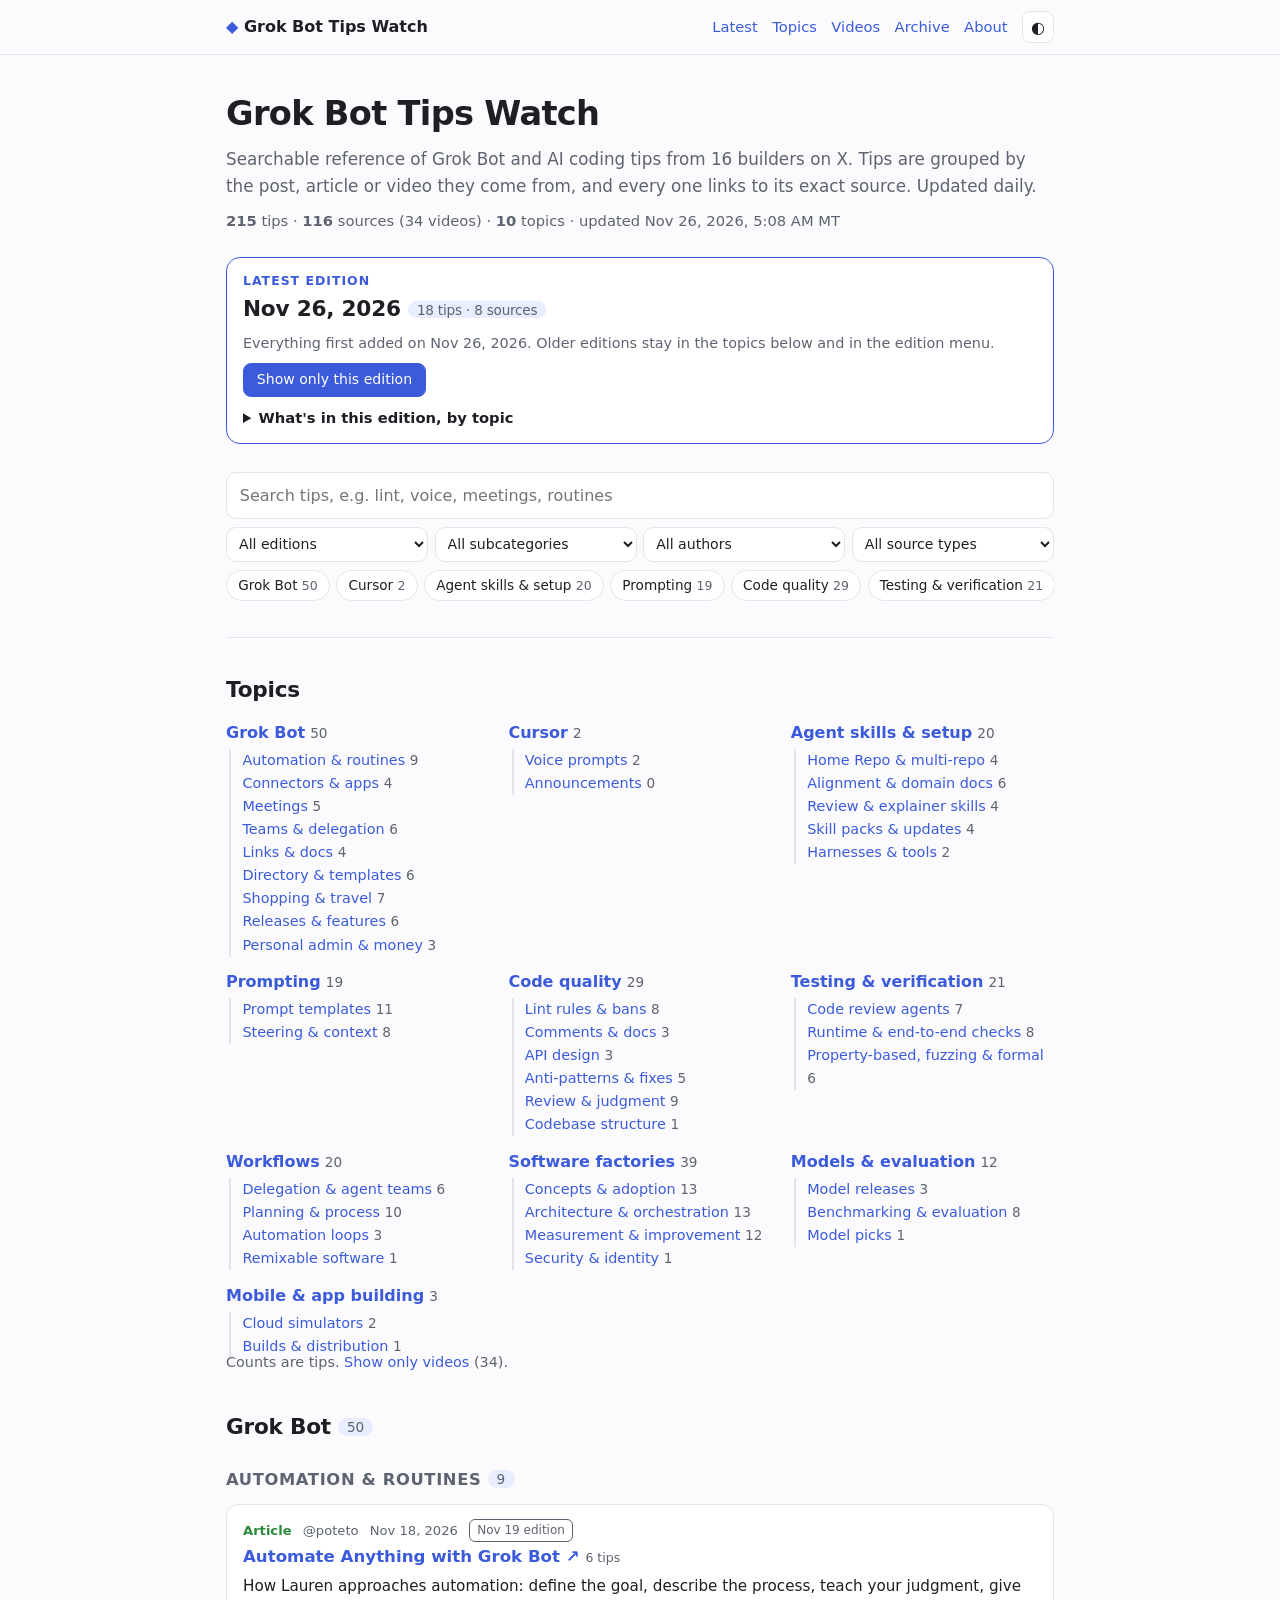
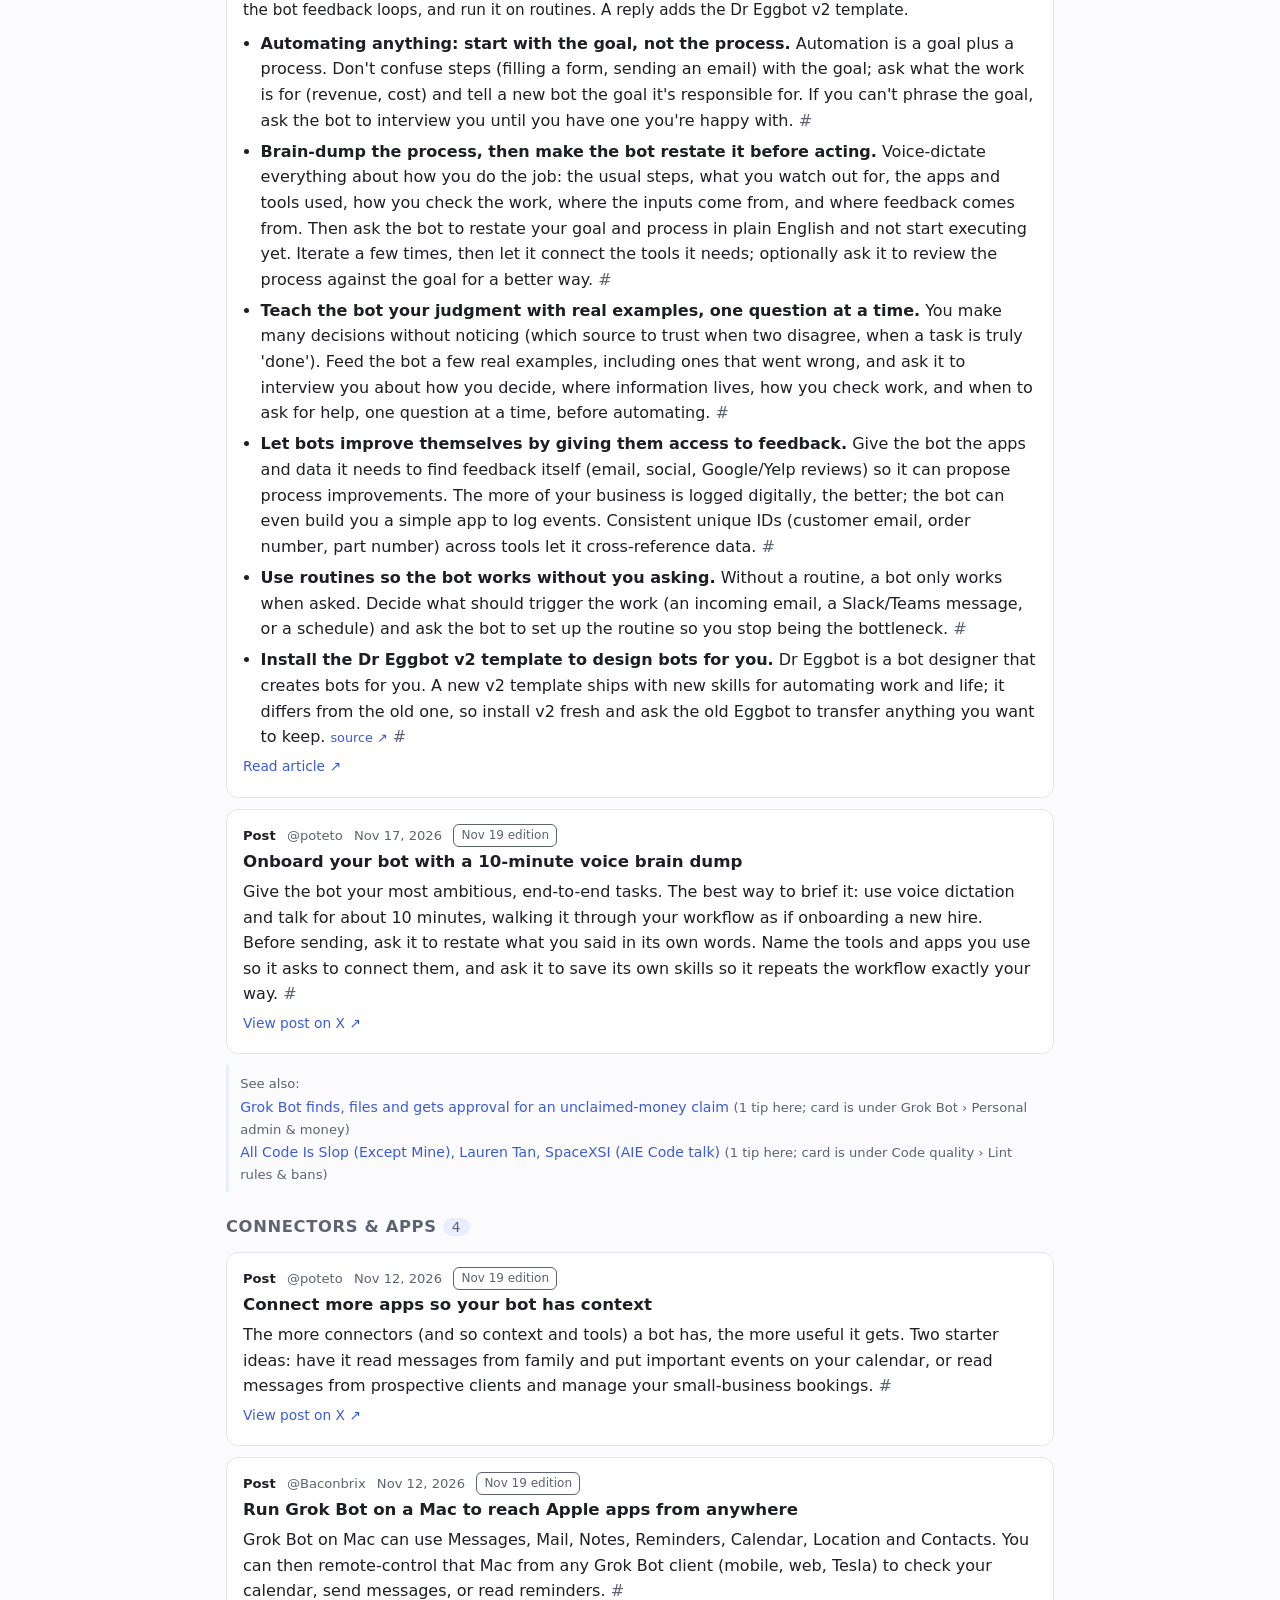
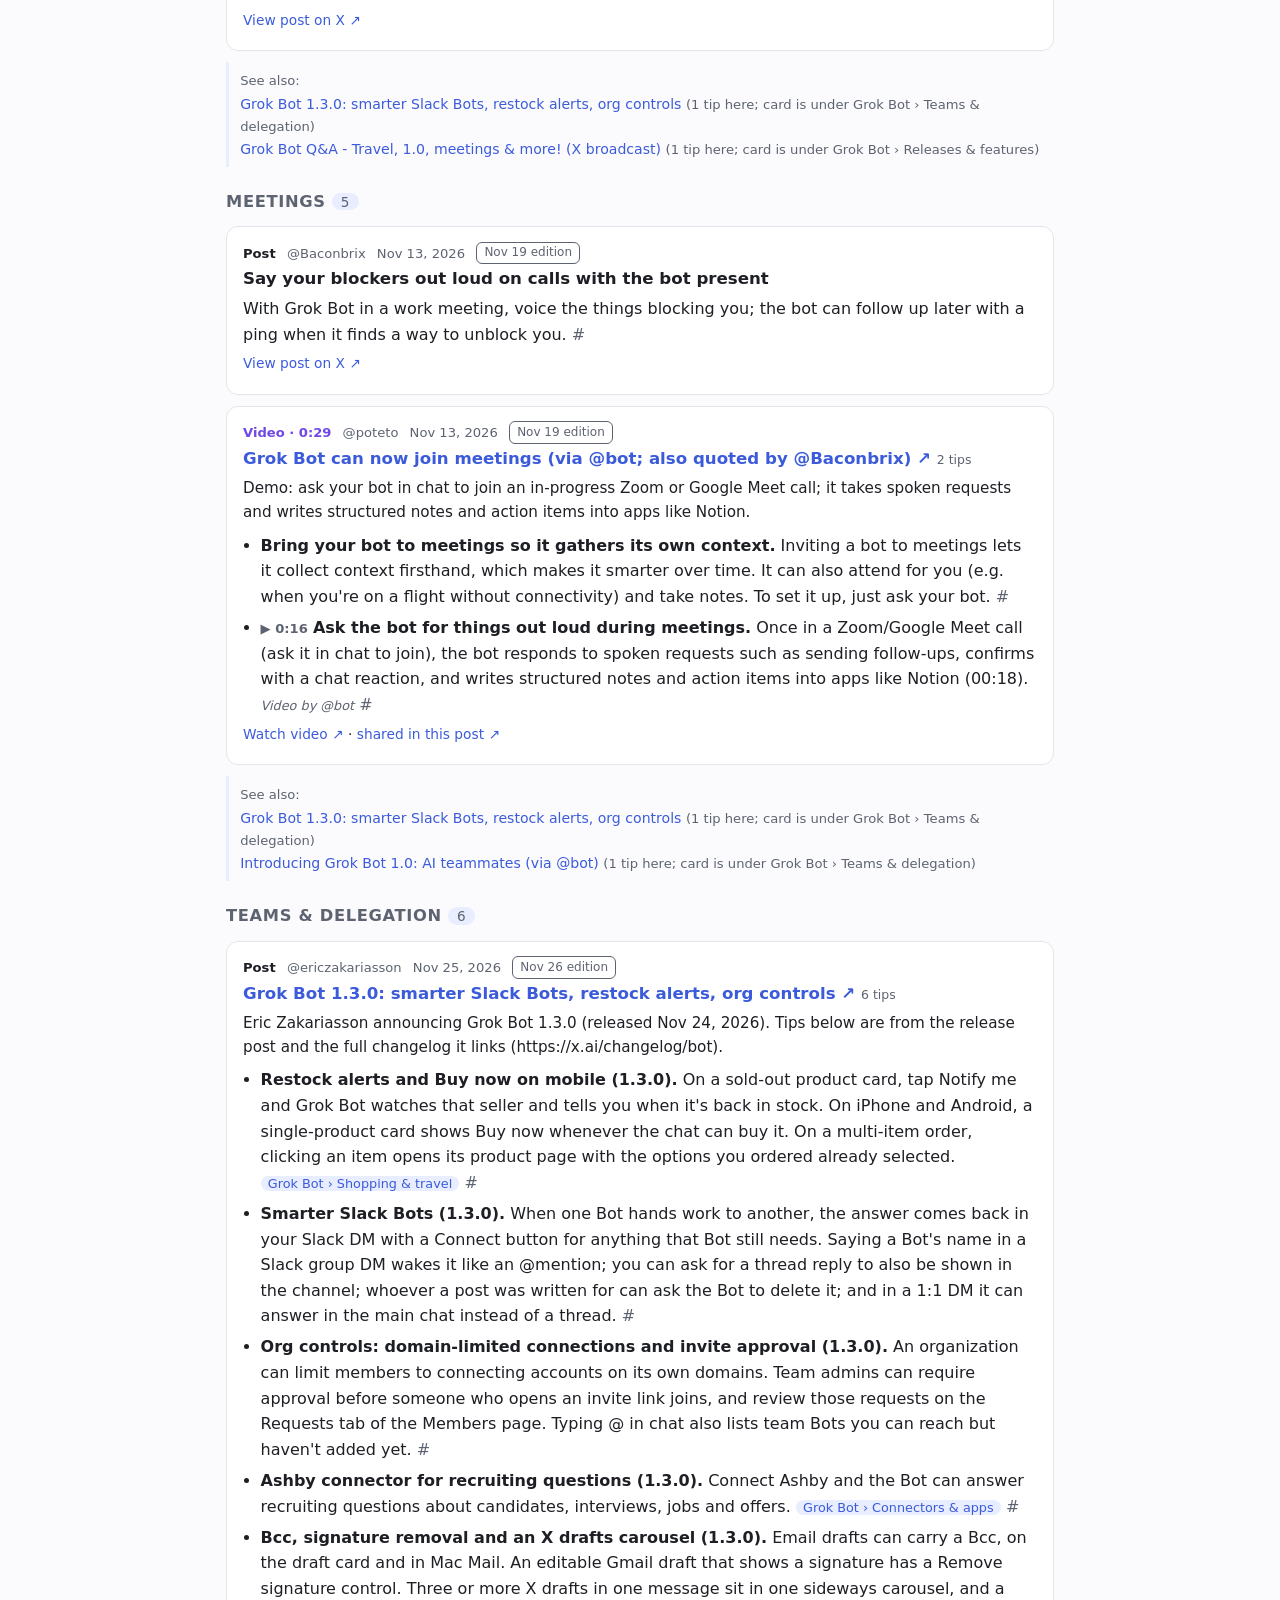
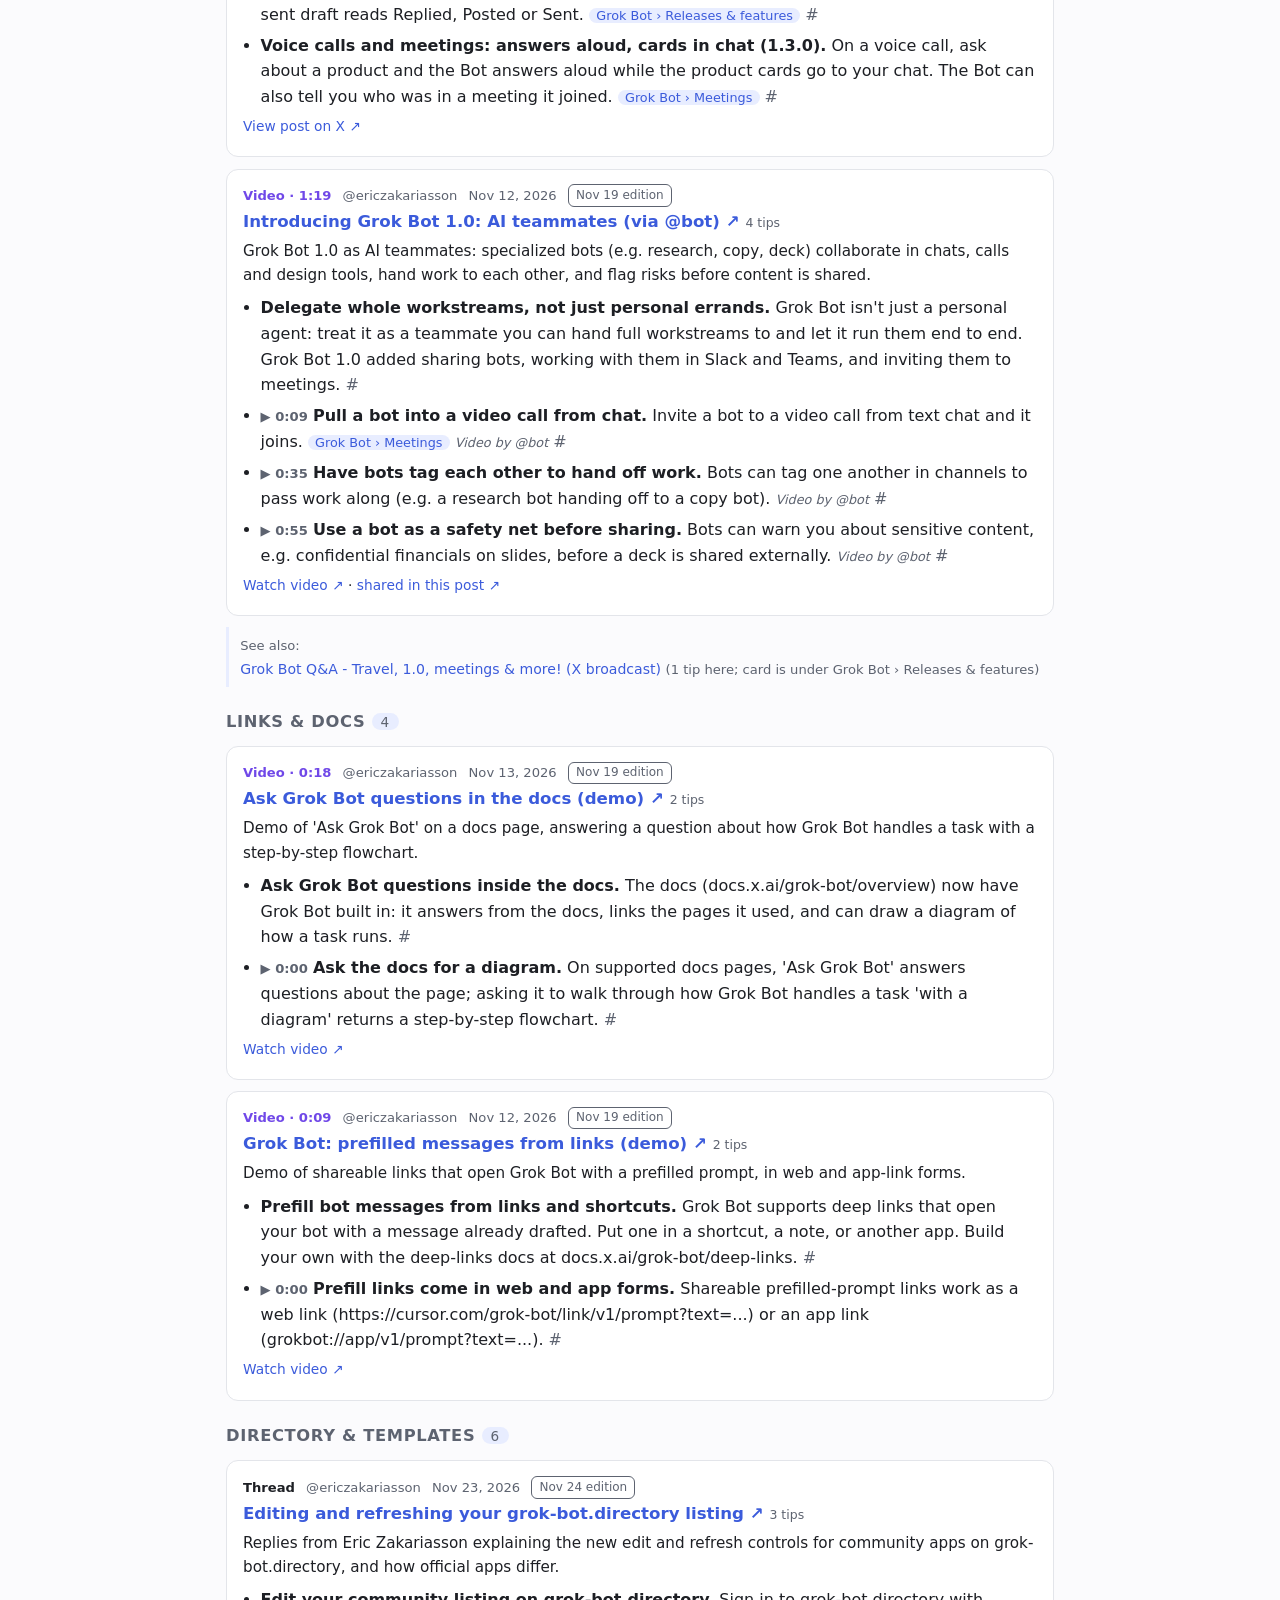
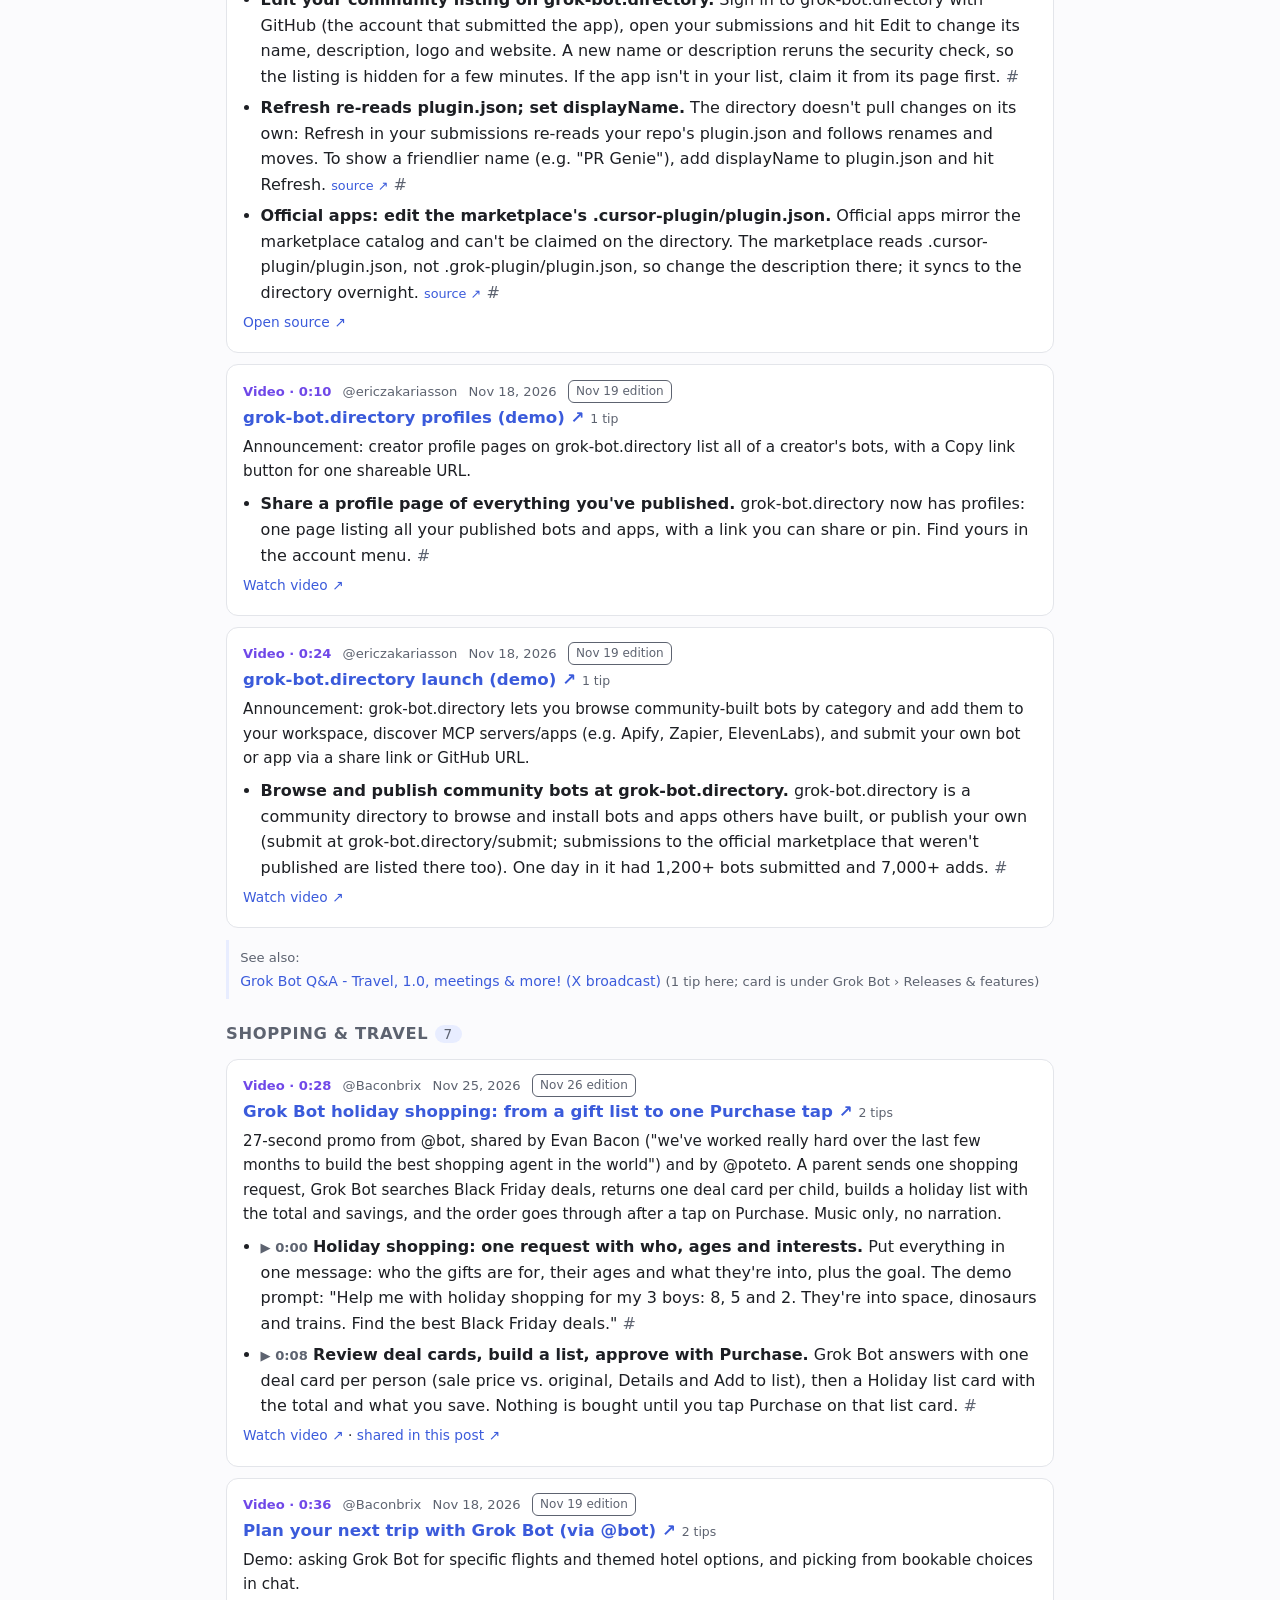
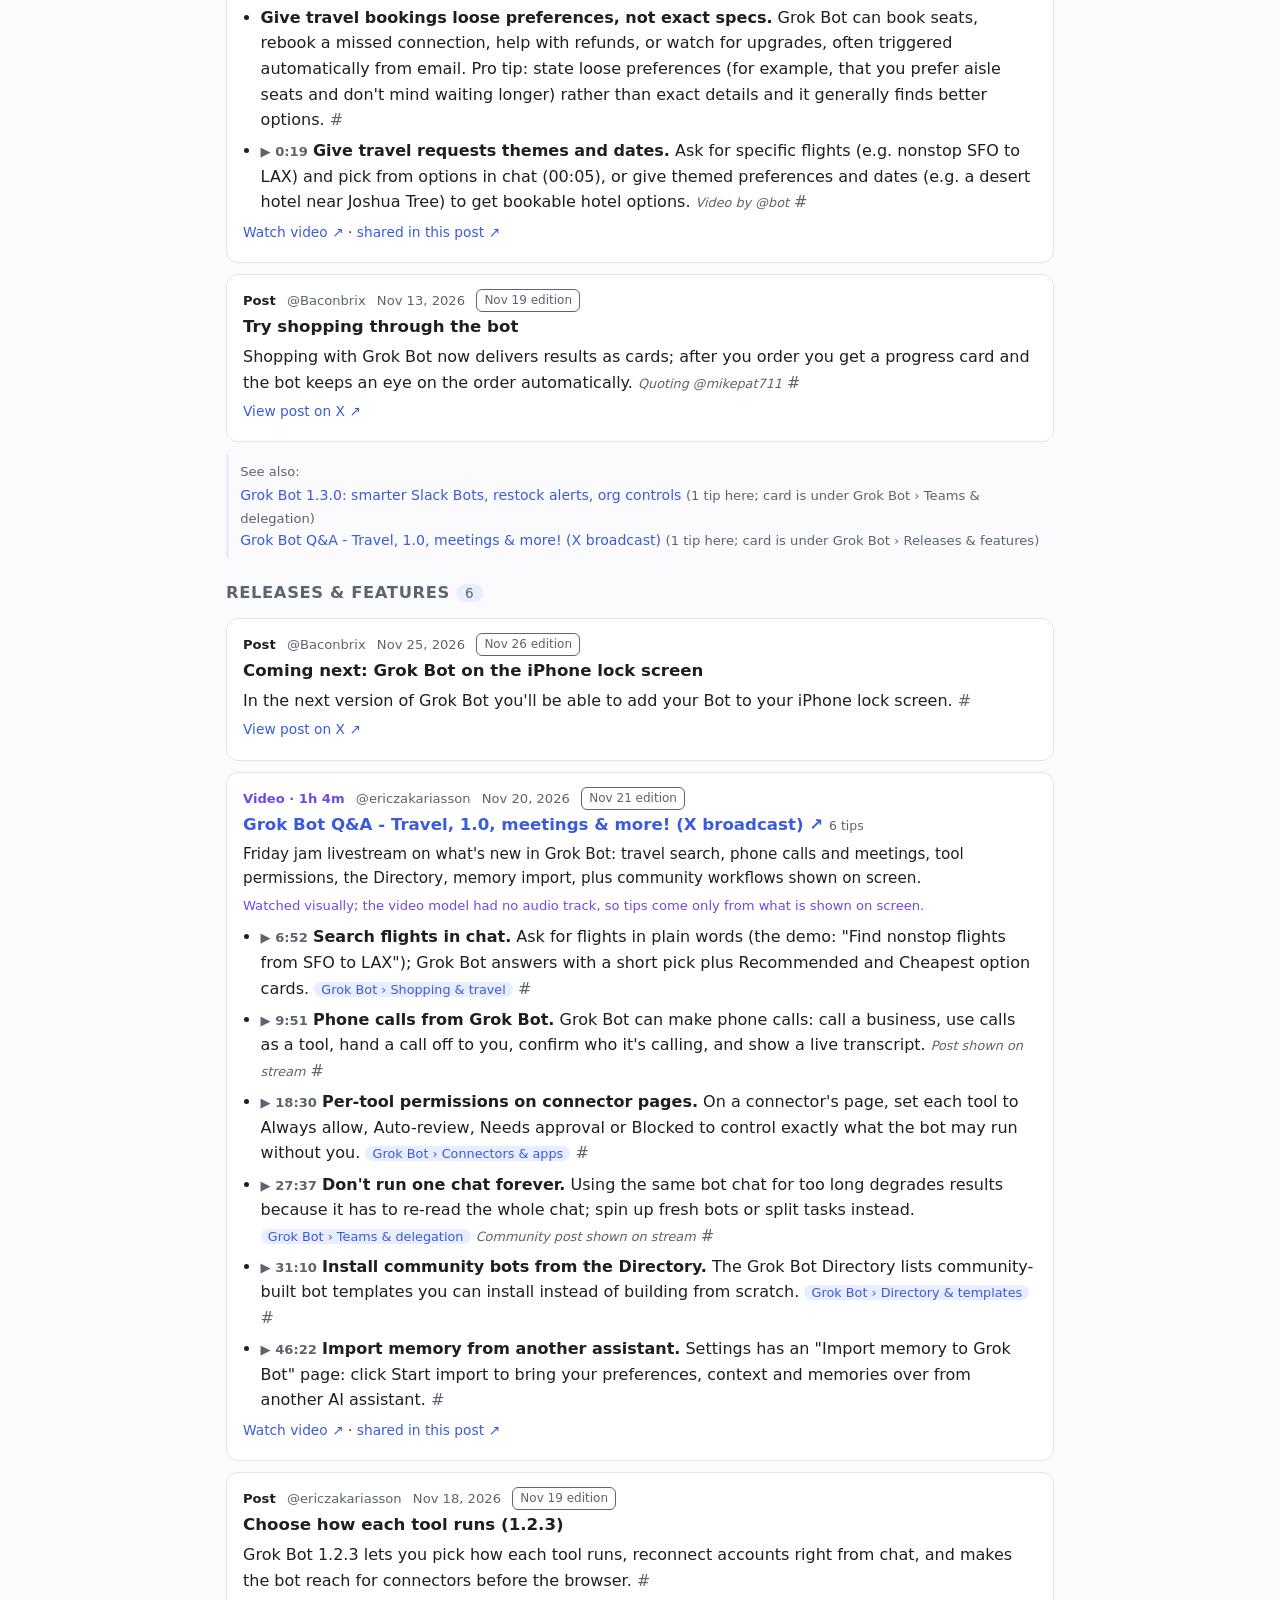
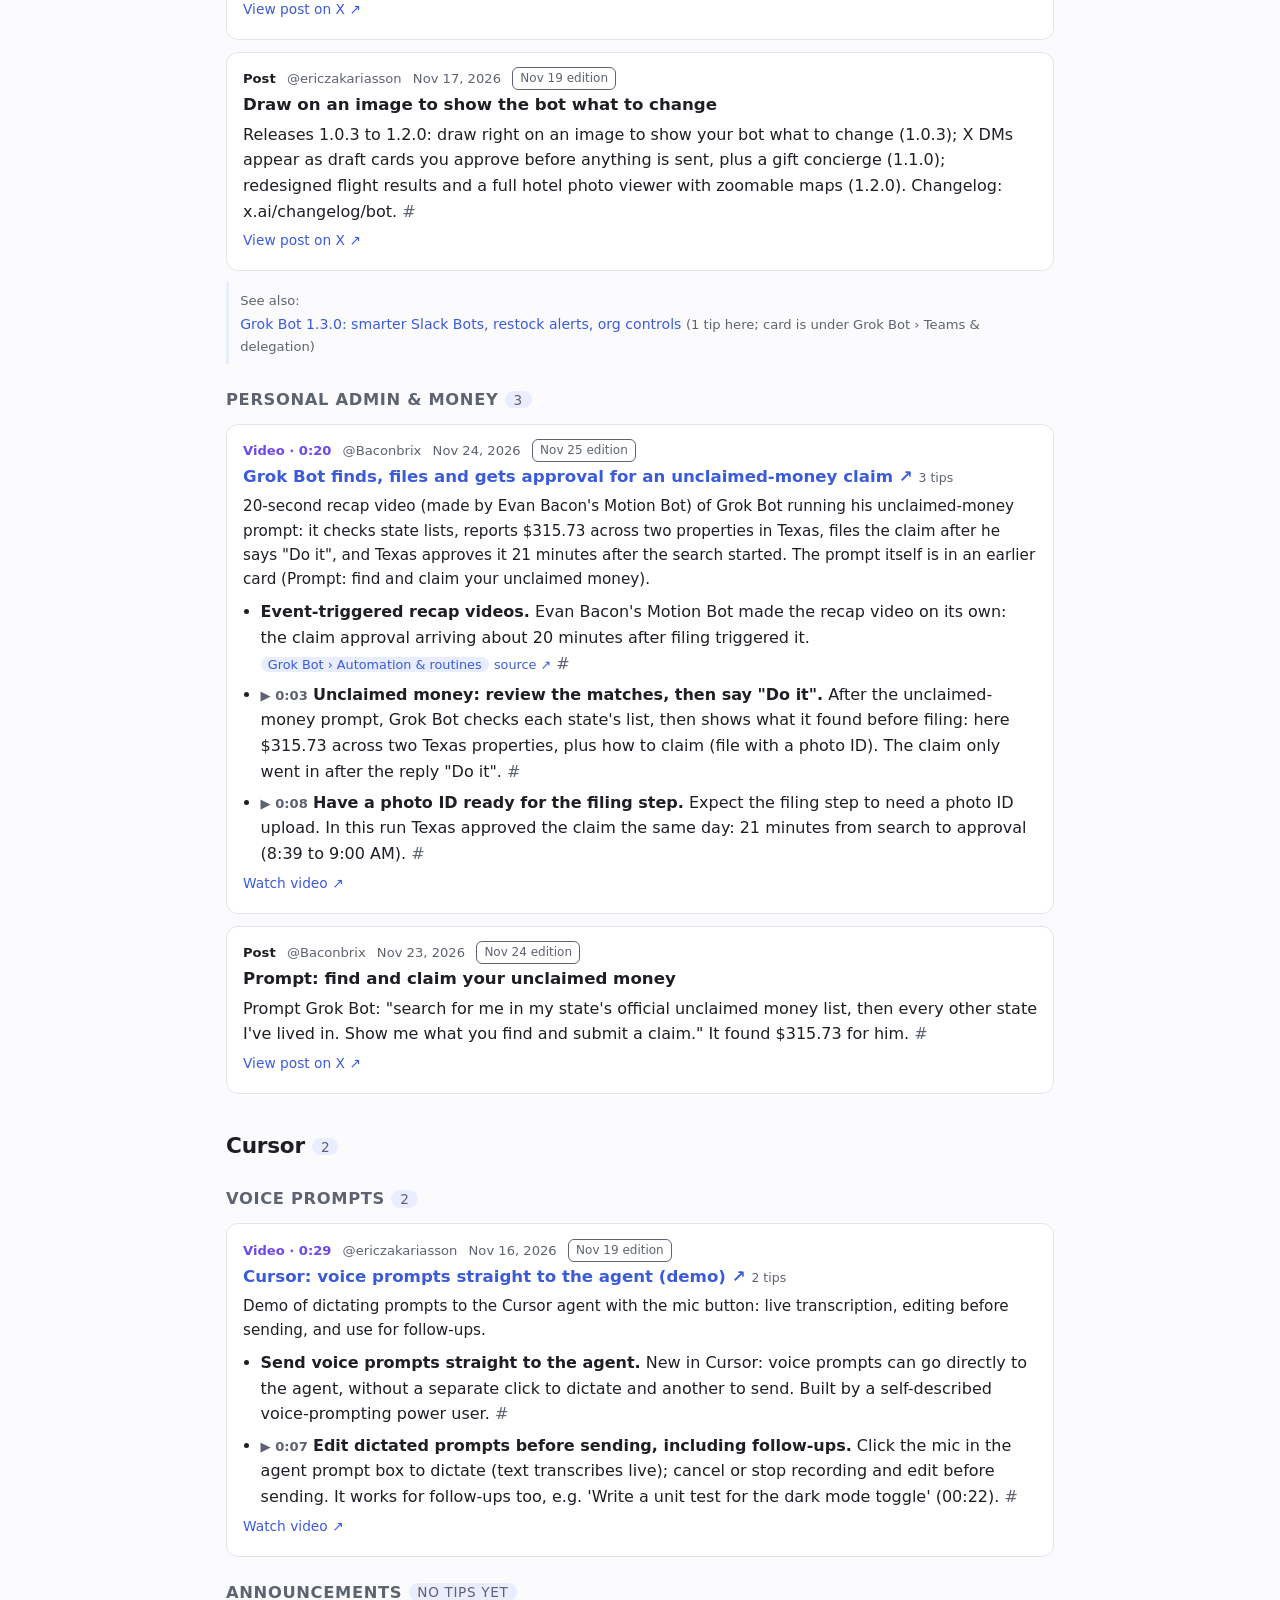
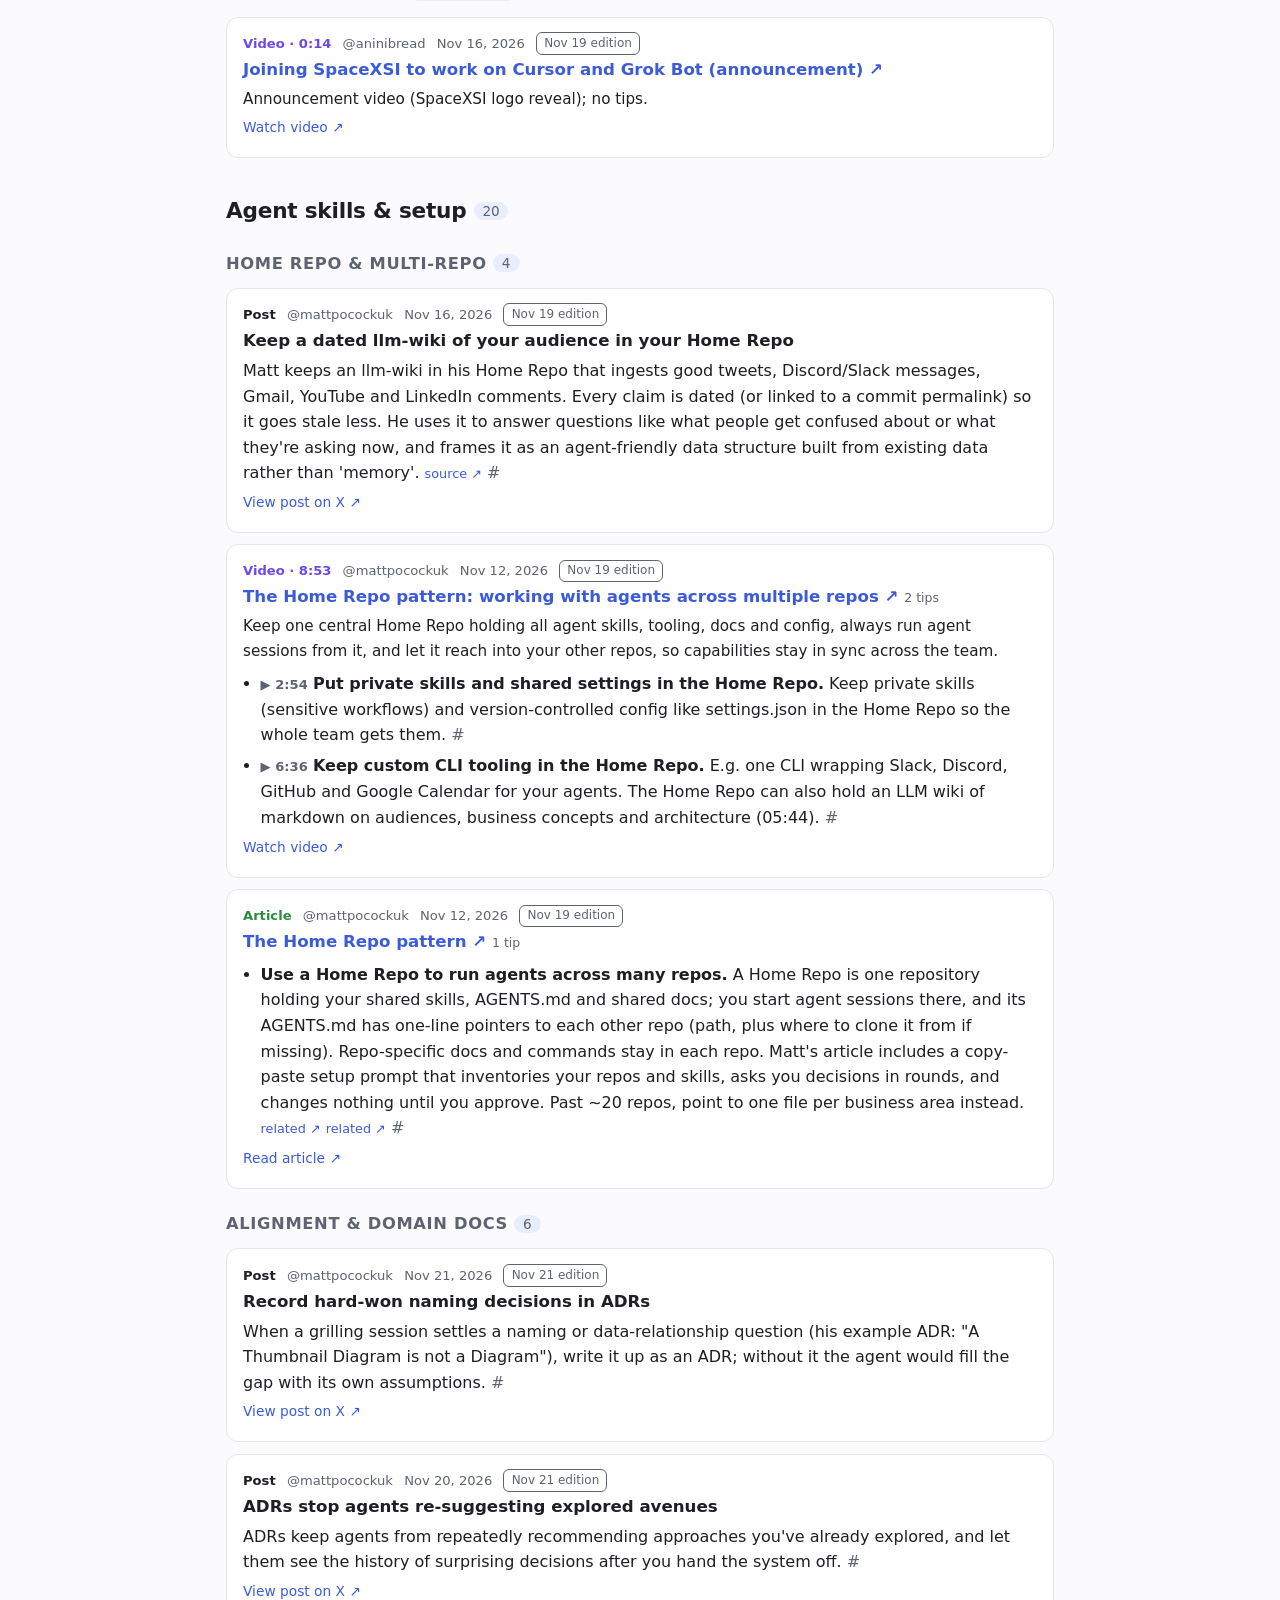
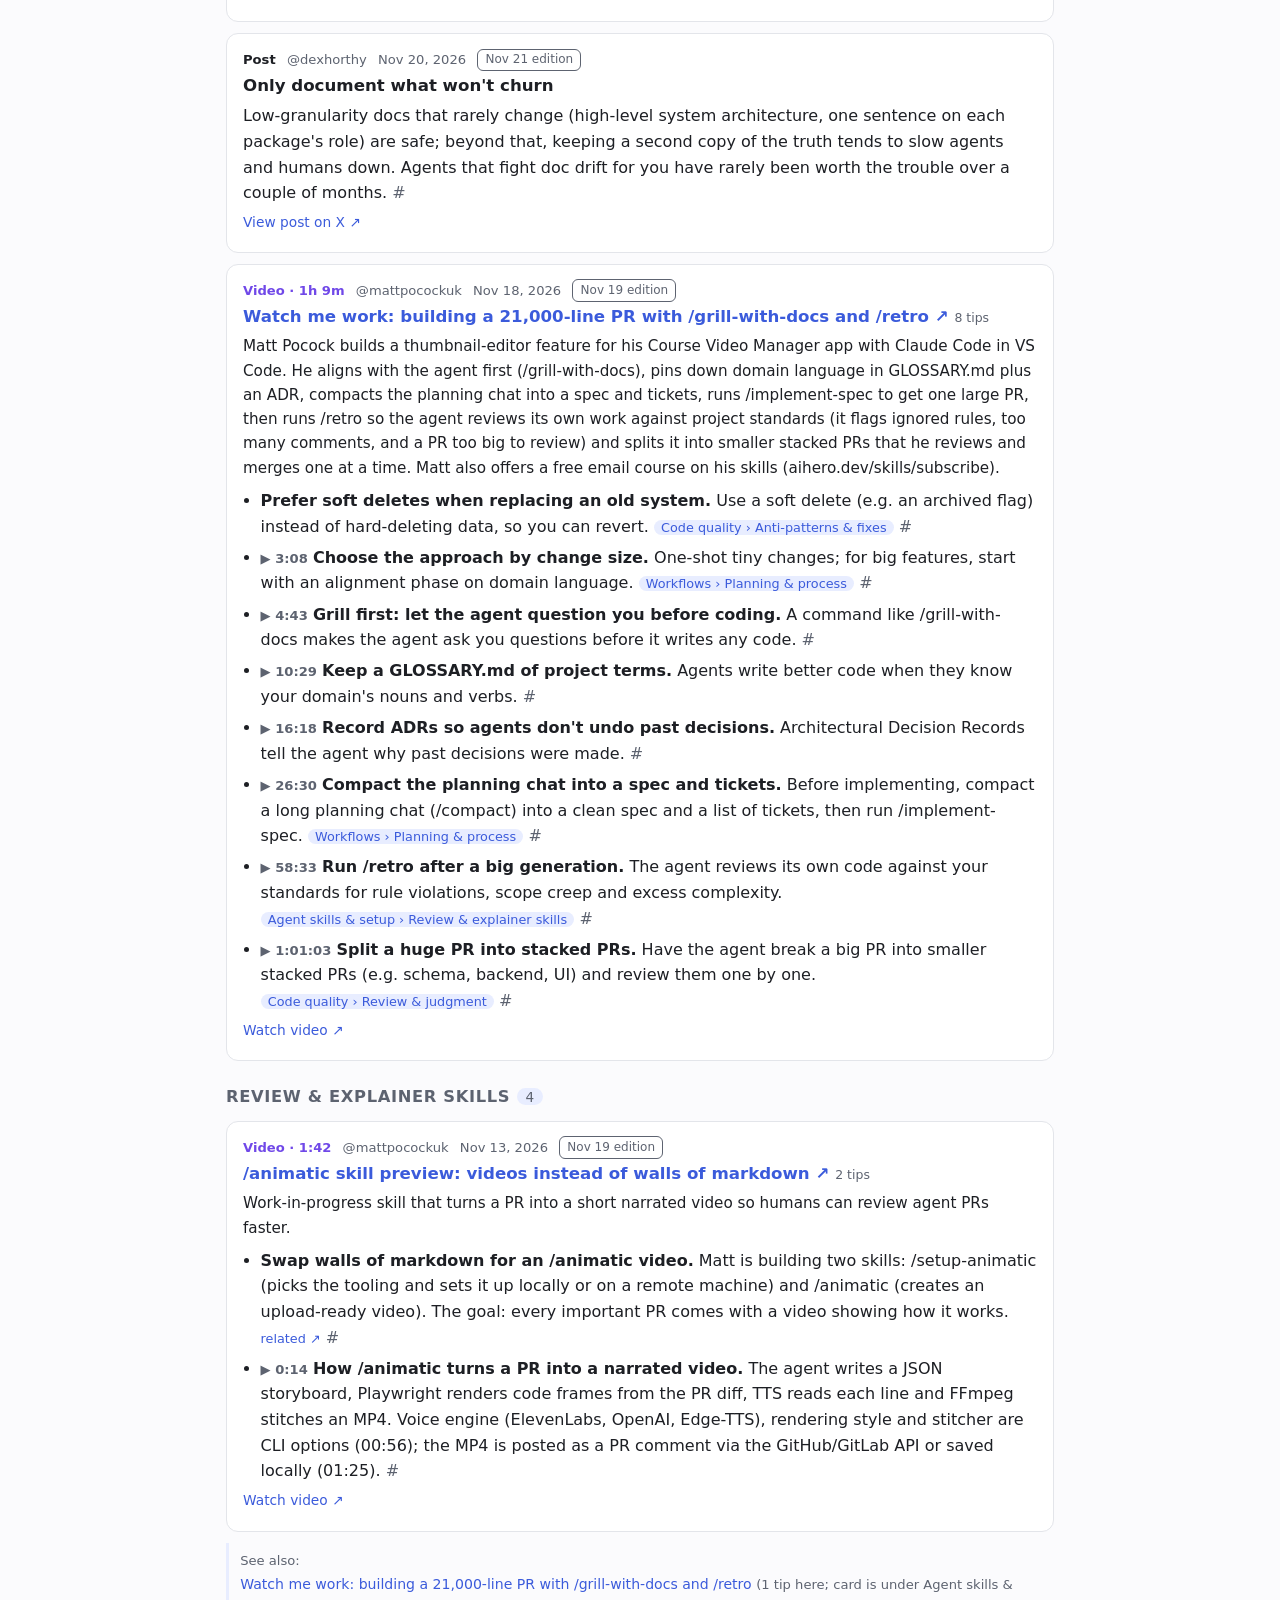
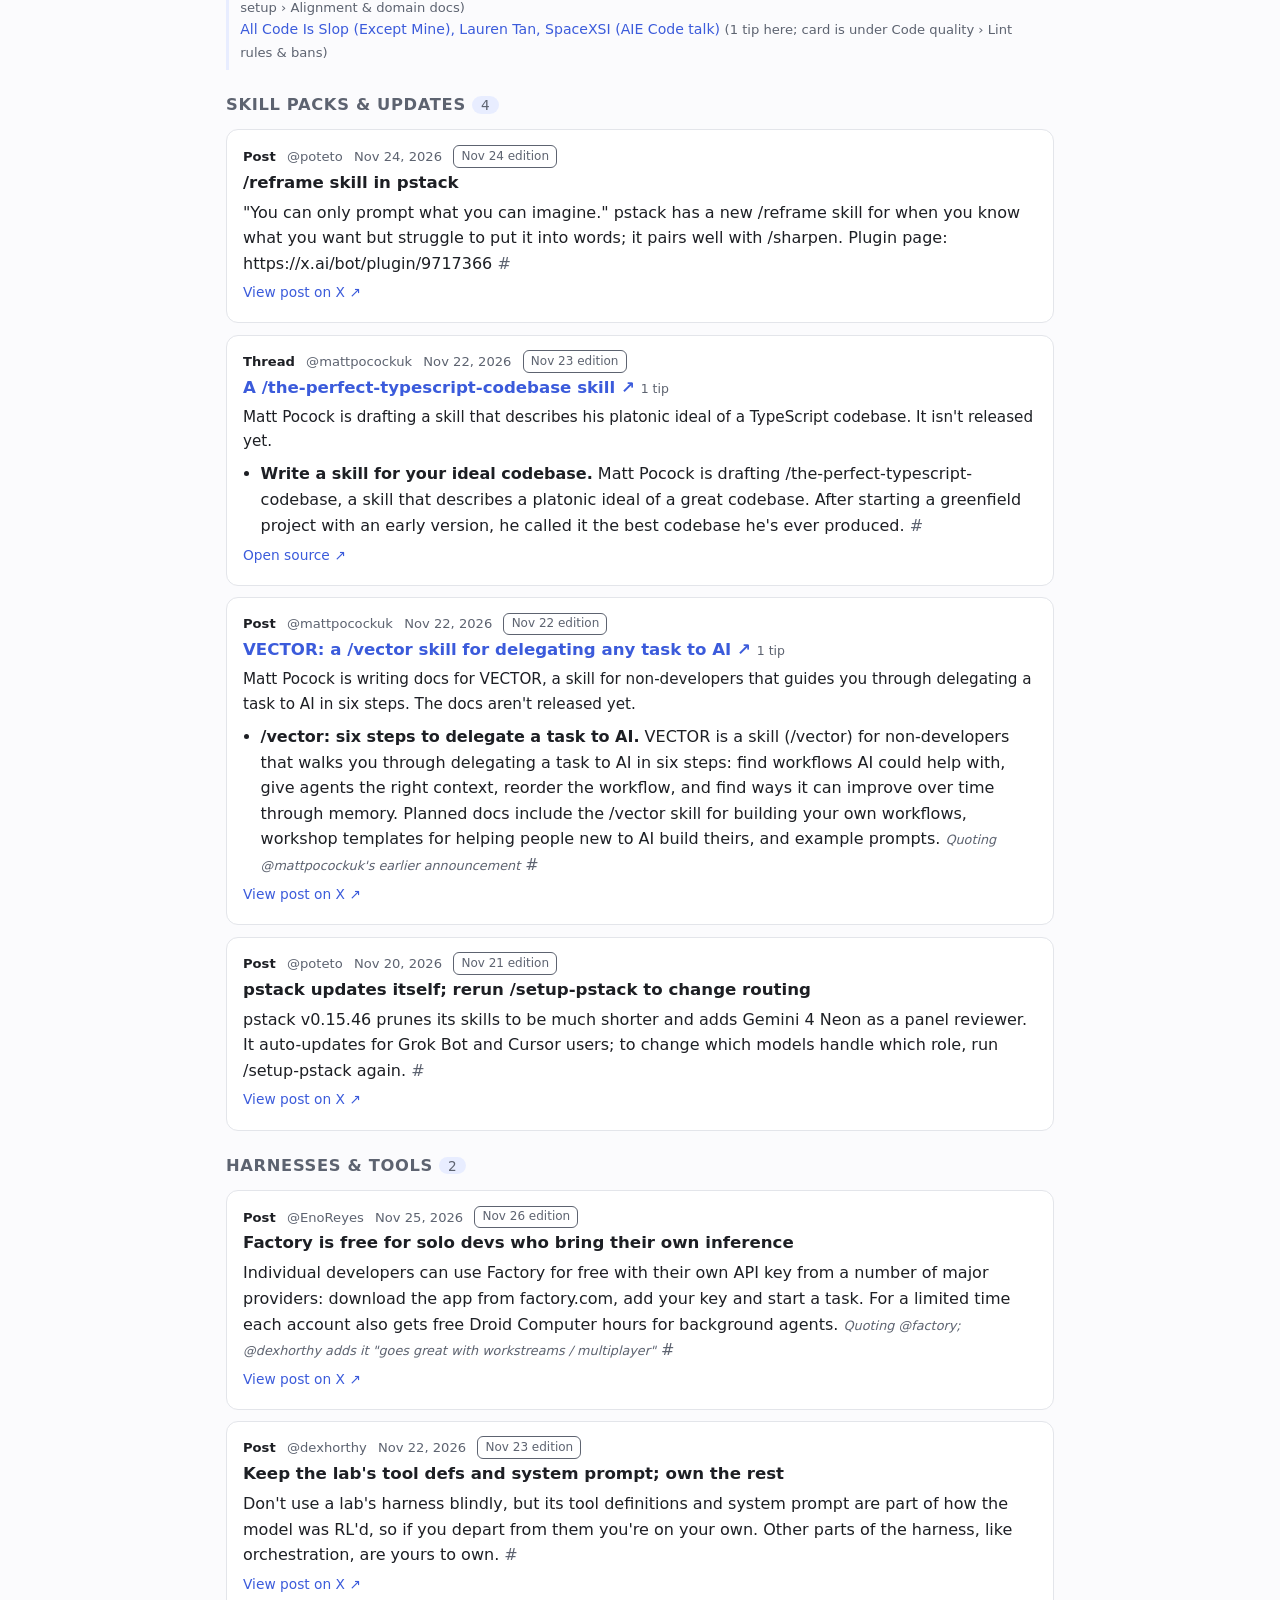
==== commit 54a0e4a8: "Edition 2026-11-26: 18 new tips (Grok Bot 1.3.0, holiday shopping video, 15 bug classes to hunt, fac" ====
--- a/index.html
+++ b/index.html
@@ -4,7 +4,7 @@
 <meta charset="utf-8">
 <meta name="viewport" content="width=device-width, initial-scale=1">
 <title>Grok Bot Tips Watch: Searchable reference of Grok Bot and AI coding tips from 16 builders on X</title>
-<meta name="description" content="197 tips from 108 sources across 10 topics on Grok Bot, Cursor, agent skills, prompting and AI coding workflows, each linked to its source.">
+<meta name="description" content="215 tips from 116 sources across 10 topics on Grok Bot, Cursor, agent skills, prompting and AI coding workflows, each linked to its source.">
 <link rel="canonical" href="https://cfmayer.github.io/ai-tips-watch/">
 <meta name="color-scheme" content="light dark">
 <script>(function(){var d=document.documentElement,t=null;try{t=localStorage.getItem('theme')}catch(e){}if(t!=='light'&&t!=='dark'){t=window.matchMedia&&matchMedia('(prefers-color-scheme: dark)').matches?'dark':'light'}d.setAttribute('data-theme',t)})();</script>
@@ -13,7 +13,7 @@
 <link rel="stylesheet" href="assets/site.css?v=0d86d147">
 <meta property="og:site_name" content="Grok Bot Tips Watch">
 <meta property="og:title" content="Grok Bot Tips Watch: Searchable reference of Grok Bot and AI coding tips from 16 builders on X">
-<meta property="og:description" content="197 tips from 108 sources across 10 topics on Grok Bot, Cursor, agent skills, prompting and AI coding workflows, each linked to its source.">
+<meta property="og:description" content="215 tips from 116 sources across 10 topics on Grok Bot, Cursor, agent skills, prompting and AI coding workflows, each linked to its source.">
 <meta property="og:type" content="website">
 <meta property="og:url" content="https://cfmayer.github.io/ai-tips-watch/">
 </head>
@@ -37,31 +37,31 @@
 <section class="hero">
   <h1>Grok Bot Tips Watch</h1>
   <p class="lede">Searchable reference of Grok Bot and AI coding tips from 16 builders on X. Tips are grouped by the post, article or video they come from, and every one links to its exact source. Updated daily.</p>
-  <p class="stats"><strong>197</strong> tips · <strong>108</strong> sources (33 videos) · <strong>10</strong> topics · updated Nov 25, 2026, 5:10 AM MT</p>
-</section>
-<section class="latest" id="latest" data-edition="2026-11-25">
+  <p class="stats"><strong>215</strong> tips · <strong>116</strong> sources (34 videos) · <strong>10</strong> topics · updated Nov 26, 2026, 5:08 AM MT</p>
+</section>
+<section class="latest" id="latest" data-edition="2026-11-26">
   <p class="kicker">Latest edition</p>
-  <h2>Nov 25, 2026 <span class="count">18 tips · 12 sources</span></h2>
-  <p class="hint">Everything first added on Nov 25, 2026. Older editions stay in the topics below and in the edition menu.</p>
-  <div class="latest-actions"><button type="button" class="btn" id="only-latest" data-edition="2026-11-25">Show only this edition</button></div>
-  <details class="edindex"><summary>What's in this edition, by topic</summary><div class="eitopic"><h3>Grok Bot</h3><div class="eisub"><h4>Automation &amp; routines</h4><ul><li><a href="#s-x-2125272594828103712">Grok Bot finds, files and gets approval for an unclaimed-money claim</a></li></ul></div><div class="eisub"><h4>Personal admin &amp; money</h4><ul><li><a href="#s-x-2125272594828103712">Grok Bot finds, files and gets approval for an unclaimed-money claim</a> <span>2</span></li></ul></div></div><div class="eitopic"><h3>Prompting</h3><div class="eisub"><h4>Prompt templates</h4><ul><li><a href="#x-2125524484857708594">Hunt for implicit state machines</a></li></ul></div></div><div class="eitopic"><h3>Code quality</h3><div class="eisub"><h4>Codebase structure</h4><ul><li><a href="#x-2125540436483711074">Study the cookout repo for code structure</a></li></ul></div></div><div class="eitopic"><h3>Testing &amp; verification</h3><div class="eisub"><h4>Code review agents</h4><ul><li><a href="#s-x-2125351601431089418">How to build a software factory you&#x27;ll actually use</a></li></ul></div><div class="eisub"><h4>Runtime &amp; end-to-end checks</h4><ul><li><a href="#s-x-2125351601431089418">How to build a software factory you&#x27;ll actually use</a></li></ul></div></div><div class="eitopic"><h3>Workflows</h3><div class="eisub"><h4>Delegation &amp; agent teams</h4><ul><li><a href="#x-2125427862065025030">Agent teams vs. factories: engineer either one</a></li></ul></div><div class="eisub"><h4>Planning &amp; process</h4><ul><li><a href="#s-x-2125351601431089418">How to build a software factory you&#x27;ll actually use</a></li></ul></div></div><div class="eitopic"><h3>Software factories</h3><div class="eisub"><h4>Concepts &amp; adoption</h4><ul><li><a href="#x-2125346947997548846">Warp Learn: free software-factory course</a></li></ul></div><div class="eisub"><h4>Architecture &amp; orchestration</h4><ul><li><a href="#s-x-2125351601431089418">How to build a software factory you&#x27;ll actually use</a> <span>2</span></li><li><a href="#x-2125264800175260039">PR attribution for agent work</a></li></ul></div><div class="eisub"><h4>Measurement &amp; improvement</h4><ul><li><a href="#x-2125561070404428270">Don&#x27;t sloptimize your CI</a></li><li><a href="#x-2125243114948599941">Measure whether agents make you better, not just busier</a></li></ul></div><div class="eisub"><h4>Security &amp; identity</h4><ul><li><a href="#x-2125433860460843443">Don&#x27;t let agents act as you</a></li></ul></div></div><div class="eitopic"><h3>Models &amp; evaluation</h3><div class="eisub"><h4>Benchmarking &amp; evaluation</h4><ul><li><a href="#x-2125348752814932162">Pick models, harnesses and skills on evidence</a></li></ul></div><div class="eisub"><h4>Model picks</h4><ul><li><a href="#x-2125340394938593344">poteto&#x27;s current Cursor setup: Gemini Neon + Opus reviewer</a></li></ul></div></div></details>
+  <h2>Nov 26, 2026 <span class="count">18 tips · 8 sources</span></h2>
+  <p class="hint">Everything first added on Nov 26, 2026. Older editions stay in the topics below and in the edition menu.</p>
+  <div class="latest-actions"><button type="button" class="btn" id="only-latest" data-edition="2026-11-26">Show only this edition</button></div>
+  <details class="edindex"><summary>What's in this edition, by topic</summary><div class="eitopic"><h3>Grok Bot</h3><div class="eisub"><h4>Connectors &amp; apps</h4><ul><li><a href="#s-x-2125675144173556124">Grok Bot 1.3.0: smarter Slack Bots, restock alerts, org controls</a></li></ul></div><div class="eisub"><h4>Meetings</h4><ul><li><a href="#s-x-2125675144173556124">Grok Bot 1.3.0: smarter Slack Bots, restock alerts, org controls</a></li></ul></div><div class="eisub"><h4>Teams &amp; delegation</h4><ul><li><a href="#s-x-2125675144173556124">Grok Bot 1.3.0: smarter Slack Bots, restock alerts, org controls</a> <span>2</span></li></ul></div><div class="eisub"><h4>Shopping &amp; travel</h4><ul><li><a href="#s-x-2125711676003766718">Grok Bot holiday shopping: from a gift list to one Purchase tap</a> <span>2</span></li><li><a href="#s-x-2125675144173556124">Grok Bot 1.3.0: smarter Slack Bots, restock alerts, org controls</a></li></ul></div><div class="eisub"><h4>Releases &amp; features</h4><ul><li><a href="#s-x-2125675144173556124">Grok Bot 1.3.0: smarter Slack Bots, restock alerts, org controls</a></li><li><a href="#x-2125644530708054181">Coming next: Grok Bot on the iPhone lock screen</a></li></ul></div></div><div class="eitopic"><h3>Agent skills &amp; setup</h3><div class="eisub"><h4>Harnesses &amp; tools</h4><ul><li><a href="#x-2125643809803420074">Factory is free for solo devs who bring their own inference</a></li></ul></div></div><div class="eitopic"><h3>Prompting</h3><div class="eisub"><h4>Prompt templates</h4><ul><li><a href="#s-x-2125875800838902272">15 other kinds of bugs you can tell an agent to look for</a> <span>5</span></li></ul></div></div><div class="eitopic"><h3>Workflows</h3><div class="eisub"><h4>Planning &amp; process</h4><ul><li><a href="#x-2125657724126138682">Keep resurfacing where human review is still the bottleneck</a></li></ul></div></div><div class="eitopic"><h3>Software factories</h3><div class="eisub"><h4>Concepts &amp; adoption</h4><ul><li><a href="#x-2125635692122505312">Make coding-agent setup a team problem, not a personal one</a></li></ul></div></div><div class="eitopic"><h3>Models &amp; evaluation</h3><div class="eisub"><h4>Benchmarking &amp; evaluation</h4><ul><li><a href="#x-2125627281230205435">Don&#x27;t trust cost-per-task charts alone</a></li></ul></div></div></details>
 </section>
 <div class="controls" role="search">
   <label class="sr" for="q">Search tips</label>
   <input id="q" type="search" placeholder="Search tips, e.g. lint, voice, meetings, routines" autocomplete="off">
   <div class="selects">
-    <label class="sr" for="edition">Edition</label><select id="edition"><option value="">All editions</option><option value="2026-11-25">Nov 25, 2026 (latest) · 18 tips</option><option value="2026-11-24">Nov 24, 2026 · 22 tips</option><option value="2026-11-23">Nov 23, 2026 · 10 tips</option><option value="2026-11-22">Nov 22, 2026 · 5 tips</option><option value="2026-11-21">Nov 21, 2026 · 24 tips</option><option value="2026-11-19">Nov 19, 2026 · 118 tips</option></select>
-    <label class="sr" for="subcat">Subcategory</label><select id="subcat"><option value="">All subcategories</option><optgroup label="Grok Bot"><option value="Grok Bot|Automation &amp; routines">Automation &amp; routines (9)</option><option value="Grok Bot|Connectors &amp; apps">Connectors &amp; apps (3)</option><option value="Grok Bot|Meetings">Meetings (4)</option><option value="Grok Bot|Teams &amp; delegation">Teams &amp; delegation (4)</option><option value="Grok Bot|Links &amp; docs">Links &amp; docs (4)</option><option value="Grok Bot|Directory &amp; templates">Directory &amp; templates (6)</option><option value="Grok Bot|Shopping &amp; travel">Shopping &amp; travel (4)</option><option value="Grok Bot|Releases &amp; features">Releases &amp; features (4)</option><option value="Grok Bot|Personal admin &amp; money">Personal admin &amp; money (3)</option></optgroup><optgroup label="Cursor"><option value="Cursor|Voice prompts">Voice prompts (2)</option><option value="Cursor|Announcements">Announcements (0)</option></optgroup><optgroup label="Agent skills &amp; setup"><option value="Agent skills &amp; setup|Home Repo &amp; multi-repo">Home Repo &amp; multi-repo (4)</option><option value="Agent skills &amp; setup|Alignment &amp; domain docs">Alignment &amp; domain docs (6)</option><option value="Agent skills &amp; setup|Review &amp; explainer skills">Review &amp; explainer skills (4)</option><option value="Agent skills &amp; setup|Skill packs &amp; updates">Skill packs &amp; updates (4)</option><option value="Agent skills &amp; setup|Harnesses &amp; tools">Harnesses &amp; tools (1)</option></optgroup><optgroup label="Prompting"><option value="Prompting|Prompt templates">Prompt templates (6)</option><option value="Prompting|Steering &amp; context">Steering &amp; context (8)</option></optgroup><optgroup label="Code quality"><option value="Code quality|Lint rules &amp; bans">Lint rules &amp; bans (8)</option><option value="Code quality|Comments &amp; docs">Comments &amp; docs (3)</option><option value="Code quality|API design">API design (3)</option><option value="Code quality|Anti-patterns &amp; fixes">Anti-patterns &amp; fixes (5)</option><option value="Code quality|Review &amp; judgment">Review &amp; judgment (9)</option><option value="Code quality|Codebase structure">Codebase structure (1)</option></optgroup><optgroup label="Testing &amp; verification"><option value="Testing &amp; verification|Code review agents">Code review agents (7)</option><option value="Testing &amp; verification|Runtime &amp; end-to-end checks">Runtime &amp; end-to-end checks (8)</option><option value="Testing &amp; verification|Property-based, fuzzing &amp; formal">Property-based, fuzzing &amp; formal (6)</option></optgroup><optgroup label="Workflows"><option value="Workflows|Delegation &amp; agent teams">Delegation &amp; agent teams (6)</option><option value="Workflows|Planning &amp; process">Planning &amp; process (9)</option><option value="Workflows|Automation loops">Automation loops (3)</option><option value="Workflows|Remixable software">Remixable software (1)</option></optgroup><optgroup label="Software factories"><option value="Software factories|Concepts &amp; adoption">Concepts &amp; adoption (12)</option><option value="Software factories|Architecture &amp; orchestration">Architecture &amp; orchestration (13)</option><option value="Software factories|Measurement &amp; improvement">Measurement &amp; improvement (12)</option><option value="Software factories|Security &amp; identity">Security &amp; identity (1)</option></optgroup><optgroup label="Models &amp; evaluation"><option value="Models &amp; evaluation|Model releases">Model releases (3)</option><option value="Models &amp; evaluation|Benchmarking &amp; evaluation">Benchmarking &amp; evaluation (7)</option><option value="Models &amp; evaluation|Model picks">Model picks (1)</option></optgroup><optgroup label="Mobile &amp; app building"><option value="Mobile &amp; app building|Cloud simulators">Cloud simulators (2)</option><option value="Mobile &amp; app building|Builds &amp; distribution">Builds &amp; distribution (1)</option></optgroup></select>
+    <label class="sr" for="edition">Edition</label><select id="edition"><option value="">All editions</option><option value="2026-11-26">Nov 26, 2026 (latest) · 18 tips</option><option value="2026-11-25">Nov 25, 2026 · 18 tips</option><option value="2026-11-24">Nov 24, 2026 · 22 tips</option><option value="2026-11-23">Nov 23, 2026 · 10 tips</option><option value="2026-11-22">Nov 22, 2026 · 5 tips</option><option value="2026-11-21">Nov 21, 2026 · 24 tips</option><option value="2026-11-19">Nov 19, 2026 · 118 tips</option></select>
+    <label class="sr" for="subcat">Subcategory</label><select id="subcat"><option value="">All subcategories</option><optgroup label="Grok Bot"><option value="Grok Bot|Automation &amp; routines">Automation &amp; routines (9)</option><option value="Grok Bot|Connectors &amp; apps">Connectors &amp; apps (4)</option><option value="Grok Bot|Meetings">Meetings (5)</option><option value="Grok Bot|Teams &amp; delegation">Teams &amp; delegation (6)</option><option value="Grok Bot|Links &amp; docs">Links &amp; docs (4)</option><option value="Grok Bot|Directory &amp; templates">Directory &amp; templates (6)</option><option value="Grok Bot|Shopping &amp; travel">Shopping &amp; travel (7)</option><option value="Grok Bot|Releases &amp; features">Releases &amp; features (6)</option><option value="Grok Bot|Personal admin &amp; money">Personal admin &amp; money (3)</option></optgroup><optgroup label="Cursor"><option value="Cursor|Voice prompts">Voice prompts (2)</option><option value="Cursor|Announcements">Announcements (0)</option></optgroup><optgroup label="Agent skills &amp; setup"><option value="Agent skills &amp; setup|Home Repo &amp; multi-repo">Home Repo &amp; multi-repo (4)</option><option value="Agent skills &amp; setup|Alignment &amp; domain docs">Alignment &amp; domain docs (6)</option><option value="Agent skills &amp; setup|Review &amp; explainer skills">Review &amp; explainer skills (4)</option><option value="Agent skills &amp; setup|Skill packs &amp; updates">Skill packs &amp; updates (4)</option><option value="Agent skills &amp; setup|Harnesses &amp; tools">Harnesses &amp; tools (2)</option></optgroup><optgroup label="Prompting"><option value="Prompting|Prompt templates">Prompt templates (11)</option><option value="Prompting|Steering &amp; context">Steering &amp; context (8)</option></optgroup><optgroup label="Code quality"><option value="Code quality|Lint rules &amp; bans">Lint rules &amp; bans (8)</option><option value="Code quality|Comments &amp; docs">Comments &amp; docs (3)</option><option value="Code quality|API design">API design (3)</option><option value="Code quality|Anti-patterns &amp; fixes">Anti-patterns &amp; fixes (5)</option><option value="Code quality|Review &amp; judgment">Review &amp; judgment (9)</option><option value="Code quality|Codebase structure">Codebase structure (1)</option></optgroup><optgroup label="Testing &amp; verification"><option value="Testing &amp; verification|Code review agents">Code review agents (7)</option><option value="Testing &amp; verification|Runtime &amp; end-to-end checks">Runtime &amp; end-to-end checks (8)</option><option value="Testing &amp; verification|Property-based, fuzzing &amp; formal">Property-based, fuzzing &amp; formal (6)</option></optgroup><optgroup label="Workflows"><option value="Workflows|Delegation &amp; agent teams">Delegation &amp; agent teams (6)</option><option value="Workflows|Planning &amp; process">Planning &amp; process (10)</option><option value="Workflows|Automation loops">Automation loops (3)</option><option value="Workflows|Remixable software">Remixable software (1)</option></optgroup><optgroup label="Software factories"><option value="Software factories|Concepts &amp; adoption">Concepts &amp; adoption (13)</option><option value="Software factories|Architecture &amp; orchestration">Architecture &amp; orchestration (13)</option><option value="Software factories|Measurement &amp; improvement">Measurement &amp; improvement (12)</option><option value="Software factories|Security &amp; identity">Security &amp; identity (1)</option></optgroup><optgroup label="Models &amp; evaluation"><option value="Models &amp; evaluation|Model releases">Model releases (3)</option><option value="Models &amp; evaluation|Benchmarking &amp; evaluation">Benchmarking &amp; evaluation (8)</option><option value="Models &amp; evaluation|Model picks">Model picks (1)</option></optgroup><optgroup label="Mobile &amp; app building"><option value="Mobile &amp; app building|Cloud simulators">Cloud simulators (2)</option><option value="Mobile &amp; app building|Builds &amp; distribution">Builds &amp; distribution (1)</option></optgroup></select>
     <label class="sr" for="author">Author</label><select id="author"><option value="">All authors</option><option value="aninibread">@aninibread</option><option value="Baconbrix">@Baconbrix</option><option value="ccheever">@ccheever</option><option value="cursor_ai">@cursor_ai</option><option value="dexhorthy">@dexhorthy</option><option value="EnoReyes">@EnoReyes</option><option value="ericzakariasson">@ericzakariasson</option><option value="GeoffreyHuntley">@GeoffreyHuntley</option><option value="mattpocockuk">@mattpocockuk</option><option value="owickstrom">@owickstrom</option><option value="poteto">@poteto</option><option value="swyx">@swyx</option><option value="zachlloydtweets">@zachlloydtweets</option></select>
-    <label class="sr" for="type">Source type</label><select id="type"><option value="">All source types</option><option value="post">Posts (66)</option><option value="article">Articles (5)</option><option value="video">Videos (33)</option><option value="thread">Threads (4)</option></select>
+    <label class="sr" for="type">Source type</label><select id="type"><option value="">All source types</option><option value="post">Posts (72)</option><option value="article">Articles (5)</option><option value="video">Videos (34)</option><option value="thread">Threads (5)</option></select>
   </div>
-  <div class="chips" aria-label="Filter by topic"><button type="button" class="chip" data-topic="Grok Bot" aria-pressed="false">Grok Bot <span>41</span></button><button type="button" class="chip" data-topic="Cursor" aria-pressed="false">Cursor <span>2</span></button><button type="button" class="chip" data-topic="Agent skills &amp; setup" aria-pressed="false">Agent skills &amp; setup <span>19</span></button><button type="button" class="chip" data-topic="Prompting" aria-pressed="false">Prompting <span>14</span></button><button type="button" class="chip" data-topic="Code quality" aria-pressed="false">Code quality <span>29</span></button><button type="button" class="chip" data-topic="Testing &amp; verification" aria-pressed="false">Testing &amp; verification <span>21</span></button><button type="button" class="chip" data-topic="Workflows" aria-pressed="false">Workflows <span>19</span></button><button type="button" class="chip" data-topic="Software factories" aria-pressed="false">Software factories <span>38</span></button><button type="button" class="chip" data-topic="Models &amp; evaluation" aria-pressed="false">Models &amp; evaluation <span>11</span></button><button type="button" class="chip" data-topic="Mobile &amp; app building" aria-pressed="false">Mobile &amp; app building <span>3</span></button></div>
+  <div class="chips" aria-label="Filter by topic"><button type="button" class="chip" data-topic="Grok Bot" aria-pressed="false">Grok Bot <span>50</span></button><button type="button" class="chip" data-topic="Cursor" aria-pressed="false">Cursor <span>2</span></button><button type="button" class="chip" data-topic="Agent skills &amp; setup" aria-pressed="false">Agent skills &amp; setup <span>20</span></button><button type="button" class="chip" data-topic="Prompting" aria-pressed="false">Prompting <span>19</span></button><button type="button" class="chip" data-topic="Code quality" aria-pressed="false">Code quality <span>29</span></button><button type="button" class="chip" data-topic="Testing &amp; verification" aria-pressed="false">Testing &amp; verification <span>21</span></button><button type="button" class="chip" data-topic="Workflows" aria-pressed="false">Workflows <span>20</span></button><button type="button" class="chip" data-topic="Software factories" aria-pressed="false">Software factories <span>39</span></button><button type="button" class="chip" data-topic="Models &amp; evaluation" aria-pressed="false">Models &amp; evaluation <span>12</span></button><button type="button" class="chip" data-topic="Mobile &amp; app building" aria-pressed="false">Mobile &amp; app building <span>3</span></button></div>
   <p id="status" class="status" aria-live="polite"></p>
 </div>
-<nav class="toc" id="topics" aria-label="Topics"><h2>Topics</h2><ul class="tocl"><li><a class="tt" href="#t-grok-bot">Grok Bot</a> <span>41</span><ul><li><a href="#sc-grok-bot-automation-routines">Automation &amp; routines</a> <span>9</span></li><li><a href="#sc-grok-bot-connectors-apps">Connectors &amp; apps</a> <span>3</span></li><li><a href="#sc-grok-bot-meetings">Meetings</a> <span>4</span></li><li><a href="#sc-grok-bot-teams-delegation">Teams &amp; delegation</a> <span>4</span></li><li><a href="#sc-grok-bot-links-docs">Links &amp; docs</a> <span>4</span></li><li><a href="#sc-grok-bot-directory-templates">Directory &amp; templates</a> <span>6</span></li><li><a href="#sc-grok-bot-shopping-travel">Shopping &amp; travel</a> <span>4</span></li><li><a href="#sc-grok-bot-releases-features">Releases &amp; features</a> <span>4</span></li><li><a href="#sc-grok-bot-personal-admin-money">Personal admin &amp; money</a> <span>3</span></li></ul></li><li><a class="tt" href="#t-cursor">Cursor</a> <span>2</span><ul><li><a href="#sc-cursor-voice-prompts">Voice prompts</a> <span>2</span></li><li><a href="#sc-cursor-announcements">Announcements</a> <span>0</span></li></ul></li><li><a class="tt" href="#t-agent-skills-setup">Agent skills &amp; setup</a> <span>19</span><ul><li><a href="#sc-agent-skills-setup-home-repo-multi-repo">Home Repo &amp; multi-repo</a> <span>4</span></li><li><a href="#sc-agent-skills-setup-alignment-domain-docs">Alignment &amp; domain docs</a> <span>6</span></li><li><a href="#sc-agent-skills-setup-review-explainer-skills">Review &amp; explainer skills</a> <span>4</span></li><li><a href="#sc-agent-skills-setup-skill-packs-updates">Skill packs &amp; updates</a> <span>4</span></li><li><a href="#sc-agent-skills-setup-harnesses-tools">Harnesses &amp; tools</a> <span>1</span></li></ul></li><li><a class="tt" href="#t-prompting">Prompting</a> <span>14</span><ul><li><a href="#sc-prompting-prompt-templates">Prompt templates</a> <span>6</span></li><li><a href="#sc-prompting-steering-context">Steering &amp; context</a> <span>8</span></li></ul></li><li><a class="tt" href="#t-code-quality">Code quality</a> <span>29</span><ul><li><a href="#sc-code-quality-lint-rules-bans">Lint rules &amp; bans</a> <span>8</span></li><li><a href="#sc-code-quality-comments-docs">Comments &amp; docs</a> <span>3</span></li><li><a href="#sc-code-quality-api-design">API design</a> <span>3</span></li><li><a href="#sc-code-quality-anti-patterns-fixes">Anti-patterns &amp; fixes</a> <span>5</span></li><li><a href="#sc-code-quality-review-judgment">Review &amp; judgment</a> <span>9</span></li><li><a href="#sc-code-quality-codebase-structure">Codebase structure</a> <span>1</span></li></ul></li><li><a class="tt" href="#t-testing-verification">Testing &amp; verification</a> <span>21</span><ul><li><a href="#sc-testing-verification-code-review-agents">Code review agents</a> <span>7</span></li><li><a href="#sc-testing-verification-runtime-end-to-end-checks">Runtime &amp; end-to-end checks</a> <span>8</span></li><li><a href="#sc-testing-verification-property-based-fuzzing-formal">Property-based, fuzzing &amp; formal</a> <span>6</span></li></ul></li><li><a class="tt" href="#t-workflows">Workflows</a> <span>19</span><ul><li><a href="#sc-workflows-delegation-agent-teams">Delegation &amp; agent teams</a> <span>6</span></li><li><a href="#sc-workflows-planning-process">Planning &amp; process</a> <span>9</span></li><li><a href="#sc-workflows-automation-loops">Automation loops</a> <span>3</span></li><li><a href="#sc-workflows-remixable-software">Remixable software</a> <span>1</span></li></ul></li><li><a class="tt" href="#t-software-factories">Software factories</a> <span>38</span><ul><li><a href="#sc-software-factories-concepts-adoption">Concepts &amp; adoption</a> <span>12</span></li><li><a href="#sc-software-factories-architecture-orchestration">Architecture &amp; orchestration</a> <span>13</span></li><li><a href="#sc-software-factories-measurement-improvement">Measurement &amp; improvement</a> <span>12</span></li><li><a href="#sc-software-factories-security-identity">Security &amp; identity</a> <span>1</span></li></ul></li><li><a class="tt" href="#t-models-evaluation">Models &amp; evaluation</a> <span>11</span><ul><li><a href="#sc-models-evaluation-model-releases">Model releases</a> <span>3</span></li><li><a href="#sc-models-evaluation-benchmarking-evaluation">Benchmarking &amp; evaluation</a> <span>7</span></li><li><a href="#sc-models-evaluation-model-picks">Model picks</a> <span>1</span></li></ul></li><li><a class="tt" href="#t-mobile-app-building">Mobile &amp; app building</a> <span>3</span><ul><li><a href="#sc-mobile-app-building-cloud-simulators">Cloud simulators</a> <span>2</span></li><li><a href="#sc-mobile-app-building-builds-distribution">Builds &amp; distribution</a> <span>1</span></li></ul></li></ul>
-<p class="hint">Counts are tips. <a href="?type=video#topics">Show only videos</a> (33).</p></nav>
+<nav class="toc" id="topics" aria-label="Topics"><h2>Topics</h2><ul class="tocl"><li><a class="tt" href="#t-grok-bot">Grok Bot</a> <span>50</span><ul><li><a href="#sc-grok-bot-automation-routines">Automation &amp; routines</a> <span>9</span></li><li><a href="#sc-grok-bot-connectors-apps">Connectors &amp; apps</a> <span>4</span></li><li><a href="#sc-grok-bot-meetings">Meetings</a> <span>5</span></li><li><a href="#sc-grok-bot-teams-delegation">Teams &amp; delegation</a> <span>6</span></li><li><a href="#sc-grok-bot-links-docs">Links &amp; docs</a> <span>4</span></li><li><a href="#sc-grok-bot-directory-templates">Directory &amp; templates</a> <span>6</span></li><li><a href="#sc-grok-bot-shopping-travel">Shopping &amp; travel</a> <span>7</span></li><li><a href="#sc-grok-bot-releases-features">Releases &amp; features</a> <span>6</span></li><li><a href="#sc-grok-bot-personal-admin-money">Personal admin &amp; money</a> <span>3</span></li></ul></li><li><a class="tt" href="#t-cursor">Cursor</a> <span>2</span><ul><li><a href="#sc-cursor-voice-prompts">Voice prompts</a> <span>2</span></li><li><a href="#sc-cursor-announcements">Announcements</a> <span>0</span></li></ul></li><li><a class="tt" href="#t-agent-skills-setup">Agent skills &amp; setup</a> <span>20</span><ul><li><a href="#sc-agent-skills-setup-home-repo-multi-repo">Home Repo &amp; multi-repo</a> <span>4</span></li><li><a href="#sc-agent-skills-setup-alignment-domain-docs">Alignment &amp; domain docs</a> <span>6</span></li><li><a href="#sc-agent-skills-setup-review-explainer-skills">Review &amp; explainer skills</a> <span>4</span></li><li><a href="#sc-agent-skills-setup-skill-packs-updates">Skill packs &amp; updates</a> <span>4</span></li><li><a href="#sc-agent-skills-setup-harnesses-tools">Harnesses &amp; tools</a> <span>2</span></li></ul></li><li><a class="tt" href="#t-prompting">Prompting</a> <span>19</span><ul><li><a href="#sc-prompting-prompt-templates">Prompt templates</a> <span>11</span></li><li><a href="#sc-prompting-steering-context">Steering &amp; context</a> <span>8</span></li></ul></li><li><a class="tt" href="#t-code-quality">Code quality</a> <span>29</span><ul><li><a href="#sc-code-quality-lint-rules-bans">Lint rules &amp; bans</a> <span>8</span></li><li><a href="#sc-code-quality-comments-docs">Comments &amp; docs</a> <span>3</span></li><li><a href="#sc-code-quality-api-design">API design</a> <span>3</span></li><li><a href="#sc-code-quality-anti-patterns-fixes">Anti-patterns &amp; fixes</a> <span>5</span></li><li><a href="#sc-code-quality-review-judgment">Review &amp; judgment</a> <span>9</span></li><li><a href="#sc-code-quality-codebase-structure">Codebase structure</a> <span>1</span></li></ul></li><li><a class="tt" href="#t-testing-verification">Testing &amp; verification</a> <span>21</span><ul><li><a href="#sc-testing-verification-code-review-agents">Code review agents</a> <span>7</span></li><li><a href="#sc-testing-verification-runtime-end-to-end-checks">Runtime &amp; end-to-end checks</a> <span>8</span></li><li><a href="#sc-testing-verification-property-based-fuzzing-formal">Property-based, fuzzing &amp; formal</a> <span>6</span></li></ul></li><li><a class="tt" href="#t-workflows">Workflows</a> <span>20</span><ul><li><a href="#sc-workflows-delegation-agent-teams">Delegation &amp; agent teams</a> <span>6</span></li><li><a href="#sc-workflows-planning-process">Planning &amp; process</a> <span>10</span></li><li><a href="#sc-workflows-automation-loops">Automation loops</a> <span>3</span></li><li><a href="#sc-workflows-remixable-software">Remixable software</a> <span>1</span></li></ul></li><li><a class="tt" href="#t-software-factories">Software factories</a> <span>39</span><ul><li><a href="#sc-software-factories-concepts-adoption">Concepts &amp; adoption</a> <span>13</span></li><li><a href="#sc-software-factories-architecture-orchestration">Architecture &amp; orchestration</a> <span>13</span></li><li><a href="#sc-software-factories-measurement-improvement">Measurement &amp; improvement</a> <span>12</span></li><li><a href="#sc-software-factories-security-identity">Security &amp; identity</a> <span>1</span></li></ul></li><li><a class="tt" href="#t-models-evaluation">Models &amp; evaluation</a> <span>12</span><ul><li><a href="#sc-models-evaluation-model-releases">Model releases</a> <span>3</span></li><li><a href="#sc-models-evaluation-benchmarking-evaluation">Benchmarking &amp; evaluation</a> <span>8</span></li><li><a href="#sc-models-evaluation-model-picks">Model picks</a> <span>1</span></li></ul></li><li><a class="tt" href="#t-mobile-app-building">Mobile &amp; app building</a> <span>3</span><ul><li><a href="#sc-mobile-app-building-cloud-simulators">Cloud simulators</a> <span>2</span></li><li><a href="#sc-mobile-app-building-builds-distribution">Builds &amp; distribution</a> <span>1</span></li></ul></li></ul>
+<p class="hint">Counts are tips. <a href="?type=video#topics">Show only videos</a> (34).</p></nav>
 <div id="browse">
-<section class="topic" id="t-grok-bot" data-topic="Grok Bot"><h2>Grok Bot <span class="count">41</span></h2>
+<section class="topic" id="t-grok-bot" data-topic="Grok Bot"><h2>Grok Bot <span class="count">50</span></h2>
 <section class="subcat" id="sc-grok-bot-automation-routines" data-subcat="Grok Bot|Automation &amp; routines"><h3 class="sch">Automation &amp; routines <span class="count">9</span></h3>
 <article id="s-x-2123159537016533493" class="card" data-type="article" data-author="poteto" data-edition="2026-11-19" data-topic="Grok Bot" data-subcat="Grok Bot|Automation &amp; routines" data-head="automate anything with grok bot poteto how lauren approaches automation: define the goal, describe the process, teach your judgment, give the bot feedback loops, and run it on routines. a reply adds the dr eggbot v2 template. article grok bot automation &amp; routines" data-n="6">
 <div class="meta"><span class="type article">Article</span> <span>@poteto</span> <time datetime="2026-11-18">Nov 18, 2026</time> <span class="badge ed" title="Edition that first added this">Nov 19 edition</span></div>
@@ -102,7 +102,7 @@
 <p class="src"><a href="https://www.youtube.com/watch?v=O_zcc6Xl12g" target="_blank" rel="noopener">Watch video ↗</a> · <a href="https://x.com/poteto/status/2121673563489140863" target="_blank" rel="noopener">shared in this post ↗</a></p>
 </article>
 </section>
-<section class="subcat" id="sc-grok-bot-connectors-apps" data-subcat="Grok Bot|Connectors &amp; apps"><h3 class="sch">Connectors &amp; apps <span class="count">3</span></h3>
+<section class="subcat" id="sc-grok-bot-connectors-apps" data-subcat="Grok Bot|Connectors &amp; apps"><h3 class="sch">Connectors &amp; apps <span class="count">4</span></h3>
 <article id="s-x-2120967515224609057" class="card compact" data-type="post" data-author="poteto" data-edition="2026-11-19" data-topic="Grok Bot" data-subcat="Grok Bot|Connectors &amp; apps" data-head="connect more apps so your bot has context poteto  post grok bot connectors &amp; apps" data-n="1">
 <div class="meta"><span class="type post">Post</span> <span>@poteto</span> <time datetime="2026-11-12">Nov 12, 2026</time> <span class="badge ed" title="Edition that first added this">Nov 19 edition</span></div>
 <h3>Connect more apps so your bot has context</h3>
@@ -115,7 +115,16 @@
 <p class="t one" id="x-2120958346731946063" data-topic="Grok Bot" data-subcat="Grok Bot|Connectors &amp; apps" data-edition="2026-11-19" data-author="Baconbrix" data-search="run grok bot on a mac to reach apple apps from anywhere grok bot on mac can use messages, mail, notes, reminders, calendar, location and contacts. you can then remote-control that mac from any grok bot client (mobile, web, tesla) to check your calendar, send messages, or read reminders. baconbrix grok bot connectors &amp; apps mac apple apps ">Grok Bot on Mac can use Messages, Mail, Notes, Reminders, Calendar, Location and Contacts. You can then remote-control that Mac from any Grok Bot client (mobile, web, Tesla) to check your calendar, send messages, or read reminders. <a class="perma" href="#x-2120958346731946063" aria-label="Link to this tip">#</a></p>
 <p class="src"><a href="https://x.com/Baconbrix/status/2120958346731946063" target="_blank" rel="noopener">View post on X ↗</a></p>
 </article>
-<div class="seealso"><span>See also:</span><ul><li data-src="s-x-broadcast-2aWQllRAKjNOBd" data-subcat="Grok Bot|Connectors &amp; apps"><a href="#s-x-broadcast-2aWQllRAKjNOBd">Grok Bot Q&amp;A - Travel, 1.0, meetings &amp; more! (X broadcast)</a> <span>(1 tip here; card is under Grok Bot › Releases &amp; features)</span></li></ul></div><article data-mirror="s-x-broadcast-2aWQllRAKjNOBd" class="card mirror" data-type="video" data-author="ericzakariasson" data-edition="2026-11-21" data-topic="Grok Bot" data-subcat="Grok Bot|Connectors &amp; apps" data-head="grok bot q&amp;a - travel, 1.0, meetings &amp; more! (x broadcast) ericzakariasson friday jam livestream on what&#x27;s new in grok bot: travel search, phone calls and meetings, tool permissions, the directory, memory import, plus community workflows shown on screen. video · 1h 4m grok bot connectors &amp; apps" data-n="1" hidden>
+<div class="seealso"><span>See also:</span><ul><li data-src="s-x-2125675144173556124" data-subcat="Grok Bot|Connectors &amp; apps"><a href="#s-x-2125675144173556124">Grok Bot 1.3.0: smarter Slack Bots, restock alerts, org controls</a> <span>(1 tip here; card is under Grok Bot › Teams &amp; delegation)</span></li><li data-src="s-x-broadcast-2aWQllRAKjNOBd" data-subcat="Grok Bot|Connectors &amp; apps"><a href="#s-x-broadcast-2aWQllRAKjNOBd">Grok Bot Q&amp;A - Travel, 1.0, meetings &amp; more! (X broadcast)</a> <span>(1 tip here; card is under Grok Bot › Releases &amp; features)</span></li></ul></div><article data-mirror="s-x-2125675144173556124" class="card mirror" data-type="post" data-author="ericzakariasson" data-edition="2026-11-26" data-topic="Grok Bot" data-subcat="Grok Bot|Connectors &amp; apps" data-head="grok bot 1.3.0: smarter slack bots, restock alerts, org controls ericzakariasson eric zakariasson announcing grok bot 1.3.0 (released nov 24, 2026). tips below are from the release post and the full changelog it links (https://x.ai/changelog/bot). post grok bot connectors &amp; apps" data-n="1" hidden>
+<div class="meta"><span class="type post">Post</span> <span>@ericzakariasson</span> <time datetime="2026-11-25">Nov 25, 2026</time> <span class="badge ed" title="Edition that first added this">Nov 26 edition</span></div>
+<h3><a href="https://x.com/ericzakariasson/status/2125675144173556124" target="_blank" rel="noopener">Grok Bot 1.3.0: smarter Slack Bots, restock alerts, org controls ↗</a> <span class="n">1 tip</span></h3>
+<p class="note">Part of a source filed under Grok Bot › Teams &amp; delegation; showing the 1 tip filed here.</p>
+<ul class="tips">
+<li class="t" data-topic="Grok Bot" data-subcat="Grok Bot|Connectors &amp; apps" data-edition="2026-11-26" data-author="ericzakariasson" data-search="ashby connector for recruiting questions (1.3.0) connect ashby and the bot can answer recruiting questions about candidates, interviews, jobs and offers. ericzakariasson grok bot connectors &amp; apps 1.3.0 ashby recruiting connector "><strong>Ashby connector for recruiting questions (1.3.0).</strong> Connect Ashby and the Bot can answer recruiting questions about candidates, interviews, jobs and offers. <a class="perma" href="#x-2125675144173556124-ashby" aria-label="Link to this tip">#</a></li>
+</ul>
+<p class="src"><a href="https://x.com/ericzakariasson/status/2125675144173556124" target="_blank" rel="noopener">View post on X ↗</a></p>
+</article>
+<article data-mirror="s-x-broadcast-2aWQllRAKjNOBd" class="card mirror" data-type="video" data-author="ericzakariasson" data-edition="2026-11-21" data-topic="Grok Bot" data-subcat="Grok Bot|Connectors &amp; apps" data-head="grok bot q&amp;a - travel, 1.0, meetings &amp; more! (x broadcast) ericzakariasson friday jam livestream on what&#x27;s new in grok bot: travel search, phone calls and meetings, tool permissions, the directory, memory import, plus community workflows shown on screen. video · 1h 4m grok bot connectors &amp; apps" data-n="1" hidden>
 <div class="meta"><span class="type video">Video · 1h 4m</span> <span>@ericzakariasson</span> <time datetime="2026-11-20">Nov 20, 2026</time> <span class="badge ed" title="Edition that first added this">Nov 21 edition</span></div>
 <h3><a href="https://x.com/i/broadcasts/2aWQllRAKjNOBd" target="_blank" rel="noopener">Grok Bot Q&amp;A - Travel, 1.0, meetings &amp; more! (X broadcast) ↗</a> <span class="n">1 tip</span></h3>
 <p class="note">Part of a source filed under Grok Bot › Releases &amp; features; showing the 1 tip filed here.</p>
@@ -125,7 +134,7 @@
 <p class="src"><a href="https://x.com/i/broadcasts/2aWQllRAKjNOBd" target="_blank" rel="noopener">Watch video ↗</a> · <a href="https://x.com/ericzakariasson/status/2123931356229194194" target="_blank" rel="noopener">shared in this post ↗</a></p>
 </article>
 </section>
-<section class="subcat" id="sc-grok-bot-meetings" data-subcat="Grok Bot|Meetings"><h3 class="sch">Meetings <span class="count">4</span></h3>
+<section class="subcat" id="sc-grok-bot-meetings" data-subcat="Grok Bot|Meetings"><h3 class="sch">Meetings <span class="count">5</span></h3>
 <article id="s-x-2121327615072219448" class="card compact" data-type="post" data-author="Baconbrix" data-edition="2026-11-19" data-topic="Grok Bot" data-subcat="Grok Bot|Meetings" data-head="say your blockers out loud on calls with the bot present baconbrix  post grok bot meetings" data-n="1">
 <div class="meta"><span class="type post">Post</span> <span>@Baconbrix</span> <time datetime="2026-11-13">Nov 13, 2026</time> <span class="badge ed" title="Edition that first added this">Nov 19 edition</span></div>
 <h3>Say your blockers out loud on calls with the bot present</h3>
@@ -142,7 +151,16 @@
 </ul>
 <p class="src"><a href="https://x.com/bot/status/2121320089920430181" target="_blank" rel="noopener">Watch video ↗</a> · <a href="https://x.com/poteto/status/2121323671587606654" target="_blank" rel="noopener">shared in this post ↗</a></p>
 </article>
-<div class="seealso"><span>See also:</span><ul><li data-src="s-x-2120582957782200586" data-subcat="Grok Bot|Meetings"><a href="#s-x-2120582957782200586">Introducing Grok Bot 1.0: AI teammates (via @bot)</a> <span>(1 tip here; card is under Grok Bot › Teams &amp; delegation)</span></li></ul></div><article data-mirror="s-x-2120582957782200586" class="card mirror" data-type="video" data-author="ericzakariasson" data-edition="2026-11-19" data-topic="Grok Bot" data-subcat="Grok Bot|Meetings" data-head="introducing grok bot 1.0: ai teammates (via @bot) ericzakariasson grok bot 1.0 as ai teammates: specialized bots (e.g. research, copy, deck) collaborate in chats, calls and design tools, hand work to each other, and flag risks before content is shared. video · 1:19 grok bot meetings" data-n="1" hidden>
+<div class="seealso"><span>See also:</span><ul><li data-src="s-x-2125675144173556124" data-subcat="Grok Bot|Meetings"><a href="#s-x-2125675144173556124">Grok Bot 1.3.0: smarter Slack Bots, restock alerts, org controls</a> <span>(1 tip here; card is under Grok Bot › Teams &amp; delegation)</span></li><li data-src="s-x-2120582957782200586" data-subcat="Grok Bot|Meetings"><a href="#s-x-2120582957782200586">Introducing Grok Bot 1.0: AI teammates (via @bot)</a> <span>(1 tip here; card is under Grok Bot › Teams &amp; delegation)</span></li></ul></div><article data-mirror="s-x-2125675144173556124" class="card mirror" data-type="post" data-author="ericzakariasson" data-edition="2026-11-26" data-topic="Grok Bot" data-subcat="Grok Bot|Meetings" data-head="grok bot 1.3.0: smarter slack bots, restock alerts, org controls ericzakariasson eric zakariasson announcing grok bot 1.3.0 (released nov 24, 2026). tips below are from the release post and the full changelog it links (https://x.ai/changelog/bot). post grok bot meetings" data-n="1" hidden>
+<div class="meta"><span class="type post">Post</span> <span>@ericzakariasson</span> <time datetime="2026-11-25">Nov 25, 2026</time> <span class="badge ed" title="Edition that first added this">Nov 26 edition</span></div>
+<h3><a href="https://x.com/ericzakariasson/status/2125675144173556124" target="_blank" rel="noopener">Grok Bot 1.3.0: smarter Slack Bots, restock alerts, org controls ↗</a> <span class="n">1 tip</span></h3>
+<p class="note">Part of a source filed under Grok Bot › Teams &amp; delegation; showing the 1 tip filed here.</p>
+<ul class="tips">
+<li class="t" data-topic="Grok Bot" data-subcat="Grok Bot|Meetings" data-edition="2026-11-26" data-author="ericzakariasson" data-search="voice calls and meetings: answers aloud, cards in chat (1.3.0) on a voice call, ask about a product and the bot answers aloud while the product cards go to your chat. the bot can also tell you who was in a meeting it joined. ericzakariasson grok bot meetings 1.3.0 voice calls meetings "><strong>Voice calls and meetings: answers aloud, cards in chat (1.3.0).</strong> On a voice call, ask about a product and the Bot answers aloud while the product cards go to your chat. The Bot can also tell you who was in a meeting it joined. <a class="perma" href="#x-2125675144173556124-voice" aria-label="Link to this tip">#</a></li>
+</ul>
+<p class="src"><a href="https://x.com/ericzakariasson/status/2125675144173556124" target="_blank" rel="noopener">View post on X ↗</a></p>
+</article>
+<article data-mirror="s-x-2120582957782200586" class="card mirror" data-type="video" data-author="ericzakariasson" data-edition="2026-11-19" data-topic="Grok Bot" data-subcat="Grok Bot|Meetings" data-head="introducing grok bot 1.0: ai teammates (via @bot) ericzakariasson grok bot 1.0 as ai teammates: specialized bots (e.g. research, copy, deck) collaborate in chats, calls and design tools, hand work to each other, and flag risks before content is shared. video · 1:19 grok bot meetings" data-n="1" hidden>
 <div class="meta"><span class="type video">Video · 1:19</span> <span>@ericzakariasson</span> <time datetime="2026-11-12">Nov 12, 2026</time> <span class="badge ed" title="Edition that first added this">Nov 19 edition</span></div>
 <h3><a href="https://x.com/bot/status/2120582957782200586" target="_blank" rel="noopener">Introducing Grok Bot 1.0: AI teammates (via @bot) ↗</a> <span class="n">1 tip</span></h3>
 <p class="note">Part of a source filed under Grok Bot › Teams &amp; delegation; showing the 1 tip filed here.</p>
@@ -152,7 +170,21 @@
 <p class="src"><a href="https://x.com/bot/status/2120582957782200586" target="_blank" rel="noopener">Watch video ↗</a> · <a href="https://x.com/ericzakariasson/status/2120923560177029246" target="_blank" rel="noopener">shared in this post ↗</a></p>
 </article>
 </section>
-<section class="subcat" id="sc-grok-bot-teams-delegation" data-subcat="Grok Bot|Teams &amp; delegation"><h3 class="sch">Teams &amp; delegation <span class="count">4</span></h3>
+<section class="subcat" id="sc-grok-bot-teams-delegation" data-subcat="Grok Bot|Teams &amp; delegation"><h3 class="sch">Teams &amp; delegation <span class="count">6</span></h3>
+<article id="s-x-2125675144173556124" class="card" data-type="post" data-author="ericzakariasson" data-edition="2026-11-26" data-topic="Grok Bot" data-subcat="Grok Bot|Teams &amp; delegation" data-head="grok bot 1.3.0: smarter slack bots, restock alerts, org controls ericzakariasson eric zakariasson announcing grok bot 1.3.0 (released nov 24, 2026). tips below are from the release post and the full changelog it links (https://x.ai/changelog/bot). post grok bot teams &amp; delegation" data-n="6">
+<div class="meta"><span class="type post">Post</span> <span>@ericzakariasson</span> <time datetime="2026-11-25">Nov 25, 2026</time> <span class="badge ed" title="Edition that first added this">Nov 26 edition</span></div>
+<h3><a href="https://x.com/ericzakariasson/status/2125675144173556124" target="_blank" rel="noopener">Grok Bot 1.3.0: smarter Slack Bots, restock alerts, org controls ↗</a> <span class="n">6 tips</span></h3>
+<p class="sum">Eric Zakariasson announcing Grok Bot 1.3.0 (released Nov 24, 2026). Tips below are from the release post and the full changelog it links (https://x.ai/changelog/bot).</p>
+<ul class="tips">
+<li class="t" id="x-2125675144173556124-restock" data-topic="Grok Bot" data-subcat="Grok Bot|Shopping &amp; travel" data-edition="2026-11-26" data-author="ericzakariasson" data-search="restock alerts and buy now on mobile (1.3.0) on a sold-out product card, tap notify me and grok bot watches that seller and tells you when it&#x27;s back in stock. on iphone and android, a single-product card shows buy now whenever the chat can buy it. on a multi-item order, clicking an item opens its product page with the options you ordered already selected. ericzakariasson grok bot shopping &amp; travel 1.3.0 restock notify me buy now mobile "><strong>Restock alerts and Buy now on mobile (1.3.0).</strong> On a sold-out product card, tap Notify me and Grok Bot watches that seller and tells you when it&#x27;s back in stock. On iPhone and Android, a single-product card shows Buy now whenever the chat can buy it. On a multi-item order, clicking an item opens its product page with the options you ordered already selected. <a class="xsub" href="#sc-grok-bot-shopping-travel">Grok Bot › Shopping &amp; travel</a> <a class="perma" href="#x-2125675144173556124-restock" aria-label="Link to this tip">#</a></li>
+<li class="t" id="x-2125675144173556124-slack" data-topic="Grok Bot" data-subcat="Grok Bot|Teams &amp; delegation" data-edition="2026-11-26" data-author="ericzakariasson" data-search="smarter slack bots (1.3.0) when one bot hands work to another, the answer comes back in your slack dm with a connect button for anything that bot still needs. saying a bot&#x27;s name in a slack group dm wakes it like an @mention; you can ask for a thread reply to also be shown in the channel; whoever a post was written for can ask the bot to delete it; and in a 1:1 dm it can answer in the main chat instead of a thread. ericzakariasson grok bot teams &amp; delegation 1.3.0 slack handoff "><strong>Smarter Slack Bots (1.3.0).</strong> When one Bot hands work to another, the answer comes back in your Slack DM with a Connect button for anything that Bot still needs. Saying a Bot&#x27;s name in a Slack group DM wakes it like an @mention; you can ask for a thread reply to also be shown in the channel; whoever a post was written for can ask the Bot to delete it; and in a 1:1 DM it can answer in the main chat instead of a thread. <a class="perma" href="#x-2125675144173556124-slack" aria-label="Link to this tip">#</a></li>
+<li class="t" id="x-2125675144173556124-org" data-topic="Grok Bot" data-subcat="Grok Bot|Teams &amp; delegation" data-edition="2026-11-26" data-author="ericzakariasson" data-search="org controls: domain-limited connections and invite approval (1.3.0) an organization can limit members to connecting accounts on its own domains. team admins can require approval before someone who opens an invite link joins, and review those requests on the requests tab of the members page. typing @ in chat also lists team bots you can reach but haven&#x27;t added yet. ericzakariasson grok bot teams &amp; delegation 1.3.0 teams admin org controls "><strong>Org controls: domain-limited connections and invite approval (1.3.0).</strong> An organization can limit members to connecting accounts on its own domains. Team admins can require approval before someone who opens an invite link joins, and review those requests on the Requests tab of the Members page. Typing @ in chat also lists team Bots you can reach but haven&#x27;t added yet. <a class="perma" href="#x-2125675144173556124-org" aria-label="Link to this tip">#</a></li>
+<li class="t" id="x-2125675144173556124-ashby" data-topic="Grok Bot" data-subcat="Grok Bot|Connectors &amp; apps" data-edition="2026-11-26" data-author="ericzakariasson" data-search="ashby connector for recruiting questions (1.3.0) connect ashby and the bot can answer recruiting questions about candidates, interviews, jobs and offers. ericzakariasson grok bot connectors &amp; apps 1.3.0 ashby recruiting connector "><strong>Ashby connector for recruiting questions (1.3.0).</strong> Connect Ashby and the Bot can answer recruiting questions about candidates, interviews, jobs and offers. <a class="xsub" href="#sc-grok-bot-connectors-apps">Grok Bot › Connectors &amp; apps</a> <a class="perma" href="#x-2125675144173556124-ashby" aria-label="Link to this tip">#</a></li>
+<li class="t" id="x-2125675144173556124-email" data-topic="Grok Bot" data-subcat="Grok Bot|Releases &amp; features" data-edition="2026-11-26" data-author="ericzakariasson" data-search="bcc, signature removal and an x drafts carousel (1.3.0) email drafts can carry a bcc, on the draft card and in mac mail. an editable gmail draft that shows a signature has a remove signature control. three or more x drafts in one message sit in one sideways carousel, and a sent draft reads replied, posted or sent. ericzakariasson grok bot releases &amp; features 1.3.0 email drafts x "><strong>Bcc, signature removal and an X drafts carousel (1.3.0).</strong> Email drafts can carry a Bcc, on the draft card and in Mac Mail. An editable Gmail draft that shows a signature has a Remove signature control. Three or more X drafts in one message sit in one sideways carousel, and a sent draft reads Replied, Posted or Sent. <a class="xsub" href="#sc-grok-bot-releases-features">Grok Bot › Releases &amp; features</a> <a class="perma" href="#x-2125675144173556124-email" aria-label="Link to this tip">#</a></li>
+<li class="t" id="x-2125675144173556124-voice" data-topic="Grok Bot" data-subcat="Grok Bot|Meetings" data-edition="2026-11-26" data-author="ericzakariasson" data-search="voice calls and meetings: answers aloud, cards in chat (1.3.0) on a voice call, ask about a product and the bot answers aloud while the product cards go to your chat. the bot can also tell you who was in a meeting it joined. ericzakariasson grok bot meetings 1.3.0 voice calls meetings "><strong>Voice calls and meetings: answers aloud, cards in chat (1.3.0).</strong> On a voice call, ask about a product and the Bot answers aloud while the product cards go to your chat. The Bot can also tell you who was in a meeting it joined. <a class="xsub" href="#sc-grok-bot-meetings">Grok Bot › Meetings</a> <a class="perma" href="#x-2125675144173556124-voice" aria-label="Link to this tip">#</a></li>
+</ul>
+<p class="src"><a href="https://x.com/ericzakariasson/status/2125675144173556124" target="_blank" rel="noopener">View post on X ↗</a></p>
+</article>
 <article id="s-x-2120582957782200586" class="card" data-type="video" data-author="ericzakariasson" data-edition="2026-11-19" data-topic="Grok Bot" data-subcat="Grok Bot|Teams &amp; delegation" data-head="introducing grok bot 1.0: ai teammates (via @bot) ericzakariasson grok bot 1.0 as ai teammates: specialized bots (e.g. research, copy, deck) collaborate in chats, calls and design tools, hand work to each other, and flag risks before content is shared. video · 1:19 grok bot teams &amp; delegation" data-n="4">
 <div class="meta"><span class="type video">Video · 1:19</span> <span>@ericzakariasson</span> <time datetime="2026-11-12">Nov 12, 2026</time> <span class="badge ed" title="Edition that first added this">Nov 19 edition</span></div>
 <h3><a href="https://x.com/bot/status/2120582957782200586" target="_blank" rel="noopener">Introducing Grok Bot 1.0: AI teammates (via @bot) ↗</a> <span class="n">4 tips</span></h3>
@@ -238,7 +270,17 @@
 <p class="src"><a href="https://x.com/i/broadcasts/2aWQllRAKjNOBd" target="_blank" rel="noopener">Watch video ↗</a> · <a href="https://x.com/ericzakariasson/status/2123931356229194194" target="_blank" rel="noopener">shared in this post ↗</a></p>
 </article>
 </section>
-<section class="subcat" id="sc-grok-bot-shopping-travel" data-subcat="Grok Bot|Shopping &amp; travel"><h3 class="sch">Shopping &amp; travel <span class="count">4</span></h3>
+<section class="subcat" id="sc-grok-bot-shopping-travel" data-subcat="Grok Bot|Shopping &amp; travel"><h3 class="sch">Shopping &amp; travel <span class="count">7</span></h3>
+<article id="s-x-2125711676003766718" class="card" data-type="video" data-author="Baconbrix" data-edition="2026-11-26" data-topic="Grok Bot" data-subcat="Grok Bot|Shopping &amp; travel" data-head="grok bot holiday shopping: from a gift list to one purchase tap baconbrix 27-second promo from @bot, shared by evan bacon (&quot;we&#x27;ve worked really hard over the last few months to build the best shopping agent in the world&quot;) and by @poteto. a parent sends one shopping request, grok bot searches black friday deals, returns one deal card per child, builds a holiday list with the total and savings, and the order goes through after a tap on purchase. music only, no narration. video · 0:28 grok bot shopping &amp; travel" data-n="2">
+<div class="meta"><span class="type video">Video · 0:28</span> <span>@Baconbrix</span> <time datetime="2026-11-25">Nov 25, 2026</time> <span class="badge ed" title="Edition that first added this">Nov 26 edition</span></div>
+<h3><a href="https://x.com/bot/status/2125711676003766718" target="_blank" rel="noopener">Grok Bot holiday shopping: from a gift list to one Purchase tap ↗</a> <span class="n">2 tips</span></h3>
+<p class="sum">27-second promo from @bot, shared by Evan Bacon (&quot;we&#x27;ve worked really hard over the last few months to build the best shopping agent in the world&quot;) and by @poteto. A parent sends one shopping request, Grok Bot searches Black Friday deals, returns one deal card per child, builds a holiday list with the total and savings, and the order goes through after a tap on Purchase. Music only, no narration.</p>
+<ul class="tips">
+<li class="t" id="x-2125711676003766718-0" data-topic="Grok Bot" data-subcat="Grok Bot|Shopping &amp; travel" data-edition="2026-11-26" data-author="Baconbrix" data-search="holiday shopping: one request with who, ages and interests put everything in one message: who the gifts are for, their ages and what they&#x27;re into, plus the goal. the demo prompt: &quot;help me with holiday shopping for my 3 boys: 8, 5 and 2. they&#x27;re into space, dinosaurs and trains. find the best black friday deals.&quot; baconbrix grok bot shopping &amp; travel shopping black friday prompt video "><span class="ts" title="Timestamp in the video">▶ 0:00</span> <strong>Holiday shopping: one request with who, ages and interests.</strong> Put everything in one message: who the gifts are for, their ages and what they&#x27;re into, plus the goal. The demo prompt: &quot;Help me with holiday shopping for my 3 boys: 8, 5 and 2. They&#x27;re into space, dinosaurs and trains. Find the best Black Friday deals.&quot; <a class="perma" href="#x-2125711676003766718-0" aria-label="Link to this tip">#</a></li>
+<li class="t" id="x-2125711676003766718-8" data-topic="Grok Bot" data-subcat="Grok Bot|Shopping &amp; travel" data-edition="2026-11-26" data-author="Baconbrix" data-search="review deal cards, build a list, approve with purchase grok bot answers with one deal card per person (sale price vs. original, details and add to list), then a holiday list card with the total and what you save. nothing is bought until you tap purchase on that list card. baconbrix grok bot shopping &amp; travel shopping approval list video "><span class="ts" title="Timestamp in the video">▶ 0:08</span> <strong>Review deal cards, build a list, approve with Purchase.</strong> Grok Bot answers with one deal card per person (sale price vs. original, Details and Add to list), then a Holiday list card with the total and what you save. Nothing is bought until you tap Purchase on that list card. <a class="perma" href="#x-2125711676003766718-8" aria-label="Link to this tip">#</a></li>
+</ul>
+<p class="src"><a href="https://x.com/bot/status/2125711676003766718" target="_blank" rel="noopener">Watch video ↗</a> · <a href="https://x.com/Baconbrix/status/2125732410658799954" target="_blank" rel="noopener">shared in this post ↗</a></p>
+</article>
 <article id="s-x-2123121401762918718" class="card" data-type="video" data-author="Baconbrix" data-edition="2026-11-19" data-topic="Grok Bot" data-subcat="Grok Bot|Shopping &amp; travel" data-head="plan your next trip with grok bot (via @bot) baconbrix demo: asking grok bot for specific flights and themed hotel options, and picking from bookable choices in chat. video · 0:36 grok bot shopping &amp; travel" data-n="2">
 <div class="meta"><span class="type video">Video · 0:36</span> <span>@Baconbrix</span> <time datetime="2026-11-18">Nov 18, 2026</time> <span class="badge ed" title="Edition that first added this">Nov 19 edition</span></div>
 <h3><a href="https://x.com/bot/status/2123121401762918718" target="_blank" rel="noopener">Plan your next trip with Grok Bot (via @bot) ↗</a> <span class="n">2 tips</span></h3>
@@ -255,7 +297,16 @@
 <p class="t one" id="x-2121272900154163322" data-topic="Grok Bot" data-subcat="Grok Bot|Shopping &amp; travel" data-edition="2026-11-19" data-author="Baconbrix" data-search="try shopping through the bot shopping with grok bot now delivers results as cards; after you order you get a progress card and the bot keeps an eye on the order automatically. baconbrix grok bot shopping &amp; travel shopping quoting @mikepat711">Shopping with Grok Bot now delivers results as cards; after you order you get a progress card and the bot keeps an eye on the order automatically. <span class="credit">Quoting @mikepat711</span> <a class="perma" href="#x-2121272900154163322" aria-label="Link to this tip">#</a></p>
 <p class="src"><a href="https://x.com/Baconbrix/status/2121272900154163322" target="_blank" rel="noopener">View post on X ↗</a></p>
 </article>
-<div class="seealso"><span>See also:</span><ul><li data-src="s-x-broadcast-2aWQllRAKjNOBd" data-subcat="Grok Bot|Shopping &amp; travel"><a href="#s-x-broadcast-2aWQllRAKjNOBd">Grok Bot Q&amp;A - Travel, 1.0, meetings &amp; more! (X broadcast)</a> <span>(1 tip here; card is under Grok Bot › Releases &amp; features)</span></li></ul></div><article data-mirror="s-x-broadcast-2aWQllRAKjNOBd" class="card mirror" data-type="video" data-author="ericzakariasson" data-edition="2026-11-21" data-topic="Grok Bot" data-subcat="Grok Bot|Shopping &amp; travel" data-head="grok bot q&amp;a - travel, 1.0, meetings &amp; more! (x broadcast) ericzakariasson friday jam livestream on what&#x27;s new in grok bot: travel search, phone calls and meetings, tool permissions, the directory, memory import, plus community workflows shown on screen. video · 1h 4m grok bot shopping &amp; travel" data-n="1" hidden>
+<div class="seealso"><span>See also:</span><ul><li data-src="s-x-2125675144173556124" data-subcat="Grok Bot|Shopping &amp; travel"><a href="#s-x-2125675144173556124">Grok Bot 1.3.0: smarter Slack Bots, restock alerts, org controls</a> <span>(1 tip here; card is under Grok Bot › Teams &amp; delegation)</span></li><li data-src="s-x-broadcast-2aWQllRAKjNOBd" data-subcat="Grok Bot|Shopping &amp; travel"><a href="#s-x-broadcast-2aWQllRAKjNOBd">Grok Bot Q&amp;A - Travel, 1.0, meetings &amp; more! (X broadcast)</a> <span>(1 tip here; card is under Grok Bot › Releases &amp; features)</span></li></ul></div><article data-mirror="s-x-2125675144173556124" class="card mirror" data-type="post" data-author="ericzakariasson" data-edition="2026-11-26" data-topic="Grok Bot" data-subcat="Grok Bot|Shopping &amp; travel" data-head="grok bot 1.3.0: smarter slack bots, restock alerts, org controls ericzakariasson eric zakariasson announcing grok bot 1.3.0 (released nov 24, 2026). tips below are from the release post and the full changelog it links (https://x.ai/changelog/bot). post grok bot shopping &amp; travel" data-n="1" hidden>
+<div class="meta"><span class="type post">Post</span> <span>@ericzakariasson</span> <time datetime="2026-11-25">Nov 25, 2026</time> <span class="badge ed" title="Edition that first added this">Nov 26 edition</span></div>
+<h3><a href="https://x.com/ericzakariasson/status/2125675144173556124" target="_blank" rel="noopener">Grok Bot 1.3.0: smarter Slack Bots, restock alerts, org controls ↗</a> <span class="n">1 tip</span></h3>
+<p class="note">Part of a source filed under Grok Bot › Teams &amp; delegation; showing the 1 tip filed here.</p>
+<ul class="tips">
+<li class="t" data-topic="Grok Bot" data-subcat="Grok Bot|Shopping &amp; travel" data-edition="2026-11-26" data-author="ericzakariasson" data-search="restock alerts and buy now on mobile (1.3.0) on a sold-out product card, tap notify me and grok bot watches that seller and tells you when it&#x27;s back in stock. on iphone and android, a single-product card shows buy now whenever the chat can buy it. on a multi-item order, clicking an item opens its product page with the options you ordered already selected. ericzakariasson grok bot shopping &amp; travel 1.3.0 restock notify me buy now mobile "><strong>Restock alerts and Buy now on mobile (1.3.0).</strong> On a sold-out product card, tap Notify me and Grok Bot watches that seller and tells you when it&#x27;s back in stock. On iPhone and Android, a single-product card shows Buy now whenever the chat can buy it. On a multi-item order, clicking an item opens its product page with the options you ordered already selected. <a class="perma" href="#x-2125675144173556124-restock" aria-label="Link to this tip">#</a></li>
+</ul>
+<p class="src"><a href="https://x.com/ericzakariasson/status/2125675144173556124" target="_blank" rel="noopener">View post on X ↗</a></p>
+</article>
+<article data-mirror="s-x-broadcast-2aWQllRAKjNOBd" class="card mirror" data-type="video" data-author="ericzakariasson" data-edition="2026-11-21" data-topic="Grok Bot" data-subcat="Grok Bot|Shopping &amp; travel" data-head="grok bot q&amp;a - travel, 1.0, meetings &amp; more! (x broadcast) ericzakariasson friday jam livestream on what&#x27;s new in grok bot: travel search, phone calls and meetings, tool permissions, the directory, memory import, plus community workflows shown on screen. video · 1h 4m grok bot shopping &amp; travel" data-n="1" hidden>
 <div class="meta"><span class="type video">Video · 1h 4m</span> <span>@ericzakariasson</span> <time datetime="2026-11-20">Nov 20, 2026</time> <span class="badge ed" title="Edition that first added this">Nov 21 edition</span></div>
 <h3><a href="https://x.com/i/broadcasts/2aWQllRAKjNOBd" target="_blank" rel="noopener">Grok Bot Q&amp;A - Travel, 1.0, meetings &amp; more! (X broadcast) ↗</a> <span class="n">1 tip</span></h3>
 <p class="note">Part of a source filed under Grok Bot › Releases &amp; features; showing the 1 tip filed here.</p>
@@ -265,7 +316,13 @@
 <p class="src"><a href="https://x.com/i/broadcasts/2aWQllRAKjNOBd" target="_blank" rel="noopener">Watch video ↗</a> · <a href="https://x.com/ericzakariasson/status/2123931356229194194" target="_blank" rel="noopener">shared in this post ↗</a></p>
 </article>
 </section>
-<section class="subcat" id="sc-grok-bot-releases-features" data-subcat="Grok Bot|Releases &amp; features"><h3 class="sch">Releases &amp; features <span class="count">4</span></h3>
+<section class="subcat" id="sc-grok-bot-releases-features" data-subcat="Grok Bot|Releases &amp; features"><h3 class="sch">Releases &amp; features <span class="count">6</span></h3>
+<article id="s-x-2125644530708054181" class="card compact" data-type="post" data-author="Baconbrix" data-edition="2026-11-26" data-topic="Grok Bot" data-subcat="Grok Bot|Releases &amp; features" data-head="coming next: grok bot on the iphone lock screen baconbrix  post grok bot releases &amp; features" data-n="1">
+<div class="meta"><span class="type post">Post</span> <span>@Baconbrix</span> <time datetime="2026-11-25">Nov 25, 2026</time> <span class="badge ed" title="Edition that first added this">Nov 26 edition</span></div>
+<h3>Coming next: Grok Bot on the iPhone lock screen</h3>
+<p class="t one" id="x-2125644530708054181" data-topic="Grok Bot" data-subcat="Grok Bot|Releases &amp; features" data-edition="2026-11-26" data-author="Baconbrix" data-search="coming next: grok bot on the iphone lock screen in the next version of grok bot you&#x27;ll be able to add your bot to your iphone lock screen. baconbrix grok bot releases &amp; features iphone lock screen widget upcoming ">In the next version of Grok Bot you&#x27;ll be able to add your Bot to your iPhone lock screen. <a class="perma" href="#x-2125644530708054181" aria-label="Link to this tip">#</a></p>
+<p class="src"><a href="https://x.com/Baconbrix/status/2125644530708054181" target="_blank" rel="noopener">View post on X ↗</a></p>
+</article>
 <article id="s-x-broadcast-2aWQllRAKjNOBd" class="card" data-type="video" data-author="ericzakariasson" data-edition="2026-11-21" data-topic="Grok Bot" data-subcat="Grok Bot|Releases &amp; features" data-head="grok bot q&amp;a - travel, 1.0, meetings &amp; more! (x broadcast) ericzakariasson friday jam livestream on what&#x27;s new in grok bot: travel search, phone calls and meetings, tool permissions, the directory, memory import, plus community workflows shown on screen. video · 1h 4m grok bot releases &amp; features" data-n="6">
 <div class="meta"><span class="type video">Video · 1h 4m</span> <span>@ericzakariasson</span> <time datetime="2026-11-20">Nov 20, 2026</time> <span class="badge ed" title="Edition that first added this">Nov 21 edition</span></div>
 <h3><a href="https://x.com/i/broadcasts/2aWQllRAKjNOBd" target="_blank" rel="noopener">Grok Bot Q&amp;A - Travel, 1.0, meetings &amp; more! (X broadcast) ↗</a> <span class="n">6 tips</span></h3>
@@ -292,7 +349,15 @@
 <p class="t one" id="x-2122763062533079344" data-topic="Grok Bot" data-subcat="Grok Bot|Releases &amp; features" data-edition="2026-11-19" data-author="ericzakariasson" data-search="draw on an image to show the bot what to change releases 1.0.3 to 1.2.0: draw right on an image to show your bot what to change (1.0.3); x dms appear as draft cards you approve before anything is sent, plus a gift concierge (1.1.0); redesigned flight results and a full hotel photo viewer with zoomable maps (1.2.0). changelog: x.ai/changelog/bot. ericzakariasson grok bot releases &amp; features releases images x dms ">Releases 1.0.3 to 1.2.0: draw right on an image to show your bot what to change (1.0.3); X DMs appear as draft cards you approve before anything is sent, plus a gift concierge (1.1.0); redesigned flight results and a full hotel photo viewer with zoomable maps (1.2.0). Changelog: x.ai/changelog/bot. <a class="perma" href="#x-2122763062533079344" aria-label="Link to this tip">#</a></p>
 <p class="src"><a href="https://x.com/ericzakariasson/status/2122763062533079344" target="_blank" rel="noopener">View post on X ↗</a></p>
 </article>
-
+<div class="seealso"><span>See also:</span><ul><li data-src="s-x-2125675144173556124" data-subcat="Grok Bot|Releases &amp; features"><a href="#s-x-2125675144173556124">Grok Bot 1.3.0: smarter Slack Bots, restock alerts, org controls</a> <span>(1 tip here; card is under Grok Bot › Teams &amp; delegation)</span></li></ul></div><article data-mirror="s-x-2125675144173556124" class="card mirror" data-type="post" data-author="ericzakariasson" data-edition="2026-11-26" data-topic="Grok Bot" data-subcat="Grok Bot|Releases &amp; features" data-head="grok bot 1.3.0: smarter slack bots, restock alerts, org controls ericzakariasson eric zakariasson announcing grok bot 1.3.0 (released nov 24, 2026). tips below are from the release post and the full changelog it links (https://x.ai/changelog/bot). post grok bot releases &amp; features" data-n="1" hidden>
+<div class="meta"><span class="type post">Post</span> <span>@ericzakariasson</span> <time datetime="2026-11-25">Nov 25, 2026</time> <span class="badge ed" title="Edition that first added this">Nov 26 edition</span></div>
+<h3><a href="https://x.com/ericzakariasson/status/2125675144173556124" target="_blank" rel="noopener">Grok Bot 1.3.0: smarter Slack Bots, restock alerts, org controls ↗</a> <span class="n">1 tip</span></h3>
+<p class="note">Part of a source filed under Grok Bot › Teams &amp; delegation; showing the 1 tip filed here.</p>
+<ul class="tips">
+<li class="t" data-topic="Grok Bot" data-subcat="Grok Bot|Releases &amp; features" data-edition="2026-11-26" data-author="ericzakariasson" data-search="bcc, signature removal and an x drafts carousel (1.3.0) email drafts can carry a bcc, on the draft card and in mac mail. an editable gmail draft that shows a signature has a remove signature control. three or more x drafts in one message sit in one sideways carousel, and a sent draft reads replied, posted or sent. ericzakariasson grok bot releases &amp; features 1.3.0 email drafts x "><strong>Bcc, signature removal and an X drafts carousel (1.3.0).</strong> Email drafts can carry a Bcc, on the draft card and in Mac Mail. An editable Gmail draft that shows a signature has a Remove signature control. Three or more X drafts in one message sit in one sideways carousel, and a sent draft reads Replied, Posted or Sent. <a class="perma" href="#x-2125675144173556124-email" aria-label="Link to this tip">#</a></li>
+</ul>
+<p class="src"><a href="https://x.com/ericzakariasson/status/2125675144173556124" target="_blank" rel="noopener">View post on X ↗</a></p>
+</article>
 </section>
 <section class="subcat" id="sc-grok-bot-personal-admin-money" data-subcat="Grok Bot|Personal admin &amp; money"><h3 class="sch">Personal admin &amp; money <span class="count">3</span></h3>
 <article id="s-x-2125272594828103712" class="card" data-type="video" data-author="Baconbrix" data-edition="2026-11-25" data-topic="Grok Bot" data-subcat="Grok Bot|Personal admin &amp; money" data-head="grok bot finds, files and gets approval for an unclaimed-money claim baconbrix 20-second recap video (made by evan bacon&#x27;s motion bot) of grok bot running his unclaimed-money prompt: it checks state lists, reports $315.73 across two properties in texas, files the claim after he says &quot;do it&quot;, and texas approves it 21 minutes after the search started. the prompt itself is in an earlier card (prompt: find and claim your unclaimed money). video · 0:20 grok bot personal admin &amp; money" data-n="3">
@@ -340,7 +405,7 @@
 
 </section>
 </section>
-<section class="topic" id="t-agent-skills-setup" data-topic="Agent skills &amp; setup"><h2>Agent skills &amp; setup <span class="count">19</span></h2>
+<section class="topic" id="t-agent-skills-setup" data-topic="Agent skills &amp; setup"><h2>Agent skills &amp; setup <span class="count">20</span></h2>
 <section class="subcat" id="sc-agent-skills-setup-home-repo-multi-repo" data-subcat="Agent skills &amp; setup|Home Repo &amp; multi-repo"><h3 class="sch">Home Repo &amp; multi-repo <span class="count">4</span></h3>
 <article id="s-x-2122289114183516440" class="card compact" data-type="post" data-author="mattpocockuk" data-edition="2026-11-19" data-topic="Agent skills &amp; setup" data-subcat="Agent skills &amp; setup|Home Repo &amp; multi-repo" data-head="keep a dated llm-wiki of your audience in your home repo mattpocockuk  post agent skills &amp; setup home repo &amp; multi-repo" data-n="1">
 <div class="meta"><span class="type post">Post</span> <span>@mattpocockuk</span> <time datetime="2026-11-16">Nov 16, 2026</time> <span class="badge ed" title="Edition that first added this">Nov 19 edition</span></div>
@@ -469,7 +534,13 @@
 </article>
 
 </section>
-<section class="subcat" id="sc-agent-skills-setup-harnesses-tools" data-subcat="Agent skills &amp; setup|Harnesses &amp; tools"><h3 class="sch">Harnesses &amp; tools <span class="count">1</span></h3>
+<section class="subcat" id="sc-agent-skills-setup-harnesses-tools" data-subcat="Agent skills &amp; setup|Harnesses &amp; tools"><h3 class="sch">Harnesses &amp; tools <span class="count">2</span></h3>
+<article id="s-x-2125643809803420074" class="card compact" data-type="post" data-author="EnoReyes" data-edition="2026-11-26" data-topic="Agent skills &amp; setup" data-subcat="Agent skills &amp; setup|Harnesses &amp; tools" data-head="factory is free for solo devs who bring their own inference enoreyes  post agent skills &amp; setup harnesses &amp; tools" data-n="1">
+<div class="meta"><span class="type post">Post</span> <span>@EnoReyes</span> <time datetime="2026-11-25">Nov 25, 2026</time> <span class="badge ed" title="Edition that first added this">Nov 26 edition</span></div>
+<h3>Factory is free for solo devs who bring their own inference</h3>
+<p class="t one" id="x-2125643809803420074" data-topic="Agent skills &amp; setup" data-subcat="Agent skills &amp; setup|Harnesses &amp; tools" data-edition="2026-11-26" data-author="EnoReyes" data-search="factory is free for solo devs who bring their own inference individual developers can use factory for free with their own api key from a number of major providers: download the app from factory.com, add your key and start a task. for a limited time each account also gets free droid computer hours for background agents. enoreyes agent skills &amp; setup harnesses &amp; tools factory droid byok pricing quoting @factory; @dexhorthy adds it &quot;goes great with workstreams / multiplayer&quot;">Individual developers can use Factory for free with their own API key from a number of major providers: download the app from factory.com, add your key and start a task. For a limited time each account also gets free Droid Computer hours for background agents. <span class="credit">Quoting @factory; @dexhorthy adds it &quot;goes great with workstreams / multiplayer&quot;</span> <a class="perma" href="#x-2125643809803420074" aria-label="Link to this tip">#</a></p>
+<p class="src"><a href="https://x.com/EnoReyes/status/2125643809803420074" target="_blank" rel="noopener">View post on X ↗</a></p>
+</article>
 <article id="s-x-2124613833050472826" class="card compact" data-type="post" data-author="dexhorthy" data-edition="2026-11-23" data-topic="Agent skills &amp; setup" data-subcat="Agent skills &amp; setup|Harnesses &amp; tools" data-head="keep the lab&#x27;s tool defs and system prompt; own the rest dexhorthy  post agent skills &amp; setup harnesses &amp; tools" data-n="1">
 <div class="meta"><span class="type post">Post</span> <span>@dexhorthy</span> <time datetime="2026-11-22">Nov 22, 2026</time> <span class="badge ed" title="Edition that first added this">Nov 23 edition</span></div>
 <h3>Keep the lab&#x27;s tool defs and system prompt; own the rest</h3>
@@ -479,8 +550,21 @@
 
 </section>
 </section>
-<section class="topic" id="t-prompting" data-topic="Prompting"><h2>Prompting <span class="count">14</span></h2>
-<section class="subcat" id="sc-prompting-prompt-templates" data-subcat="Prompting|Prompt templates"><h3 class="sch">Prompt templates <span class="count">6</span></h3>
+<section class="topic" id="t-prompting" data-topic="Prompting"><h2>Prompting <span class="count">19</span></h2>
+<section class="subcat" id="sc-prompting-prompt-templates" data-subcat="Prompting|Prompt templates"><h3 class="sch">Prompt templates <span class="count">11</span></h3>
+<article id="s-x-2125875800838902272" class="card" data-type="thread" data-author="ccheever" data-edition="2026-11-26" data-topic="Prompting" data-subcat="Prompting|Prompt templates" data-head="15 other kinds of bugs you can tell an agent to look for ccheever follow-up to charlie cheever&#x27;s implicit-state-machine bug hunt: a 15-post thread of bug classes he found in exact by pointing an agent at them, each with real examples. grouped below by theme; each tip names the numbered posts it covers. thread prompting prompt templates" data-n="5">
+<div class="meta"><span class="type thread">Thread</span> <span>@ccheever</span> <time datetime="2026-11-26">Nov 26, 2026</time> <span class="badge ed" title="Edition that first added this">Nov 26 edition</span></div>
+<h3><a href="https://x.com/ccheever/status/2125875800838902272" target="_blank" rel="noopener">15 other kinds of bugs you can tell an agent to look for ↗</a> <span class="n">5 tips</span></h3>
+<p class="sum">Follow-up to Charlie Cheever&#x27;s implicit-state-machine bug hunt: a 15-post thread of bug classes he found in Exact by pointing an agent at them, each with real examples. Grouped below by theme; each tip names the numbered posts it covers.</p>
+<ul class="tips">
+<li class="t" id="x-2125875800838902272-a" data-topic="Prompting" data-subcat="Prompting|Prompt templates" data-edition="2026-11-26" data-author="ccheever" data-search="bug hunt: timing and ordering (1, 2, 13) ask the agent to look for: mid-flight cancellation and teardown (async work cancelled, closed or unmounted before it finishes); out-of-order events (a late reply, retry or event clobbering newer state); and check-then-act (a precondition checked, then acted on after something underneath changed). ccheever prompting prompt templates bug hunting concurrency races "><strong>Bug hunt: timing and ordering (1, 2, 13).</strong> Ask the agent to look for: mid-flight cancellation and teardown (async work cancelled, closed or unmounted before it finishes); out-of-order events (a late reply, retry or event clobbering newer state); and check-then-act (a precondition checked, then acted on after something underneath changed). <a class="tsrc" href="https://x.com/ccheever/status/2125876034549477392" target="_blank" rel="noopener">source ↗</a> <a class="perma" href="#x-2125875800838902272-a" aria-label="Link to this tip">#</a></li>
+<li class="t" id="x-2125875800838902272-b" data-topic="Prompting" data-subcat="Prompting|Prompt templates" data-edition="2026-11-26" data-author="ccheever" data-search="bug hunt: safety bypasses (3, 6, 14) ask the agent to look for: back doors (a secondary path that walks around your safety checks); trust boundaries (data from a file, url, network or save state trusted without validation, e.g. javascript: urls in hrefs, unvalidated refs passed to git fetch); and fail-open defaults (missing config, an unexpected exit code or unknown status silently treated as allowed or passed). ccheever prompting prompt templates bug hunting security validation "><strong>Bug hunt: safety bypasses (3, 6, 14).</strong> Ask the agent to look for: back doors (a secondary path that walks around your safety checks); trust boundaries (data from a file, URL, network or save state trusted without validation, e.g. javascript: URLs in hrefs, unvalidated refs passed to git fetch); and fail-open defaults (missing config, an unexpected exit code or unknown status silently treated as allowed or passed). <a class="tsrc" href="https://x.com/ccheever/status/2125876570984153269" target="_blank" rel="noopener">source ↗</a> <a class="perma" href="#x-2125875800838902272-b" aria-label="Link to this tip">#</a></li>
+<li class="t" id="x-2125875800838902272-c" data-topic="Prompting" data-subcat="Prompting|Prompt templates" data-edition="2026-11-26" data-author="ccheever" data-search="bug hunt: state that drifts (4, 7, 8) ask the agent to look for: two sources of truth (stored and cached copies that drift apart); halfway failure (a multi-step write that fails partway and leaves state half-mutated or wedged); and asymmetric pairs (encode/decode, export/import, validate/execute quietly drifting apart). ccheever prompting prompt templates bug hunting state consistency "><strong>Bug hunt: state that drifts (4, 7, 8).</strong> Ask the agent to look for: two sources of truth (stored and cached copies that drift apart); halfway failure (a multi-step write that fails partway and leaves state half-mutated or wedged); and asymmetric pairs (encode/decode, export/import, validate/execute quietly drifting apart). <a class="tsrc" href="https://x.com/ccheever/status/2125876792322134227" target="_blank" rel="noopener">source ↗</a> <a class="perma" href="#x-2125875800838902272-c" aria-label="Link to this tip">#</a></li>
+<li class="t" id="x-2125875800838902272-d" data-topic="Prompting" data-subcat="Prompting|Prompt templates" data-edition="2026-11-26" data-author="ccheever" data-search="bug hunt: input limits and encoding (5, 9, 12) ask the agent to look for: quadratic work, stack depth and allocation (unbounded recursion, o(n^2) loops, giant allocations from nested or hostile input); boundaries (zero, empty, max-size or off-by-one inputs); and numeric narrowing, unicode and escaping (silent integer truncation, unescaped raw text, coercion bugs at format seams). ccheever prompting prompt templates bug hunting boundaries performance "><strong>Bug hunt: input limits and encoding (5, 9, 12).</strong> Ask the agent to look for: quadratic work, stack depth and allocation (unbounded recursion, O(n^2) loops, giant allocations from nested or hostile input); boundaries (zero, empty, max-size or off-by-one inputs); and numeric narrowing, Unicode and escaping (silent integer truncation, unescaped raw text, coercion bugs at format seams). <a class="tsrc" href="https://x.com/ccheever/status/2125877409522086326" target="_blank" rel="noopener">source ↗</a> <a class="perma" href="#x-2125875800838902272-d" aria-label="Link to this tip">#</a></li>
+<li class="t" id="x-2125875800838902272-e" data-topic="Prompting" data-subcat="Prompting|Prompt templates" data-edition="2026-11-26" data-author="ccheever" data-search="bug hunt: wiring gaps and tests that lie (10, 11, 15) ask the agent to look for: copy-paste drift (a fix landed in one near-duplicate copy but not the other, e.g. macos but not ios); dropped plumbing (a flag, scope, kind or init hook left off when wiring a new path or target); and bypassed tests (a test that can silently skip its check or bail early). ccheever prompting prompt templates bug hunting tests copy-paste "><strong>Bug hunt: wiring gaps and tests that lie (10, 11, 15).</strong> Ask the agent to look for: copy-paste drift (a fix landed in one near-duplicate copy but not the other, e.g. macOS but not iOS); dropped plumbing (a flag, scope, kind or init hook left off when wiring a new path or target); and bypassed tests (a test that can silently skip its check or bail early). <a class="tsrc" href="https://x.com/ccheever/status/2125879562727006579" target="_blank" rel="noopener">source ↗</a> <a class="perma" href="#x-2125875800838902272-e" aria-label="Link to this tip">#</a></li>
+</ul>
+<p class="src"><a href="https://x.com/ccheever/status/2125875800838902272" target="_blank" rel="noopener">Open source ↗</a></p>
+</article>
 <article id="s-x-2125524484857708594" class="card compact" data-type="post" data-author="ccheever" data-edition="2026-11-25" data-topic="Prompting" data-subcat="Prompting|Prompt templates" data-head="hunt for implicit state machines ccheever  post prompting prompt templates" data-n="1">
 <div class="meta"><span class="type post">Post</span> <span>@ccheever</span> <time datetime="2026-11-25">Nov 25, 2026</time> <span class="badge ed" title="Edition that first added this">Nov 25 edition</span></div>
 <h3>Hunt for implicit state machines</h3>
@@ -920,7 +1004,7 @@
 </article>
 </section>
 </section>
-<section class="topic" id="t-workflows" data-topic="Workflows"><h2>Workflows <span class="count">19</span></h2>
+<section class="topic" id="t-workflows" data-topic="Workflows"><h2>Workflows <span class="count">20</span></h2>
 <section class="subcat" id="sc-workflows-delegation-agent-teams" data-subcat="Workflows|Delegation &amp; agent teams"><h3 class="sch">Delegation &amp; agent teams <span class="count">6</span></h3>
 <article id="s-x-2125427862065025030" class="card compact" data-type="post" data-author="zachlloydtweets" data-edition="2026-11-25" data-topic="Workflows" data-subcat="Workflows|Delegation &amp; agent teams" data-head="agent teams vs. factories: engineer either one zachlloydtweets  post workflows delegation &amp; agent teams" data-n="1">
 <div class="meta"><span class="type post">Post</span> <span>@zachlloydtweets</span> <time datetime="2026-11-25">Nov 25, 2026</time> <span class="badge ed" title="Edition that first added this">Nov 25 edition</span></div>
@@ -965,7 +1049,13 @@
 <p class="src"><a href="https://www.youtube.com/watch?v=ZBTegd8DUZM" target="_blank" rel="noopener">Watch video ↗</a> · <a href="https://x.com/mattpocockuk/status/2122325627529519558" target="_blank" rel="noopener">shared in this post ↗</a></p>
 </article>
 </section>
-<section class="subcat" id="sc-workflows-planning-process" data-subcat="Workflows|Planning &amp; process"><h3 class="sch">Planning &amp; process <span class="count">9</span></h3>
+<section class="subcat" id="sc-workflows-planning-process" data-subcat="Workflows|Planning &amp; process"><h3 class="sch">Planning &amp; process <span class="count">10</span></h3>
+<article id="s-x-2125657724126138682" class="card compact" data-type="post" data-author="poteto" data-edition="2026-11-26" data-topic="Workflows" data-subcat="Workflows|Planning &amp; process" data-head="keep resurfacing where human review is still the bottleneck poteto  post workflows planning &amp; process" data-n="1">
+<div class="meta"><span class="type post">Post</span> <span>@poteto</span> <time datetime="2026-11-25">Nov 25, 2026</time> <span class="badge ed" title="Edition that first added this">Nov 26 edition</span></div>
+<h3>Keep resurfacing where human review is still the bottleneck</h3>
+<p class="t one" id="x-2125657724126138682" data-topic="Workflows" data-subcat="Workflows|Planning &amp; process" data-edition="2026-11-26" data-author="poteto" data-search="keep resurfacing where human review is still the bottleneck periodically step back and find the bottleneck or limiting step in your coding workflow where human review is still required, then put in the work to let the agent (or code) drive that step. poteto workflows planning &amp; process bottlenecks review throughput on @lethain&#x27;s &quot;passing 100 prs in a week&quot; (https://lethain.com/passing-100-prs-in-a-week/)">Periodically step back and find the bottleneck or limiting step in your coding workflow where human review is still required, then put in the work to let the agent (or code) drive that step. <span class="credit">On @Lethain&#x27;s &quot;Passing 100 PRs in a week&quot; (https://lethain.com/passing-100-prs-in-a-week/)</span> <a class="perma" href="#x-2125657724126138682" aria-label="Link to this tip">#</a></p>
+<p class="src"><a href="https://x.com/poteto/status/2125657724126138682" target="_blank" rel="noopener">View post on X ↗</a></p>
+</article>
 <article id="s-yt--NFMsM2y0Vk" class="card" data-type="video" data-author="dexhorthy" data-edition="2026-11-24" data-topic="Workflows" data-subcat="Workflows|Planning &amp; process" data-head="12 rules for a software factory that doesn&#x27;t ship slop — dex horthy (ai engineer) dexhorthy 20-minute ai engineer code summit talk (&#x27;12-factor factories &amp; the war on slop&#x27;). dex horthy compares a 2022-style software factory with an agentic one, walks through twelve practices for factories that don&#x27;t ship slop (planning, visual alignment, testing tools, deterministic lint rules, experiments, evals, a unified forge), and closes by reading the anti-slop manifesto. video · 20:24 workflows planning &amp; process" data-n="11">
 <div class="meta"><span class="type video">Video · 20:24</span> <span>@dexhorthy</span> <time datetime="2026-11-23">Nov 23, 2026</time> <span class="badge ed" title="Edition that first added this">Nov 24 edition</span></div>
 <h3><a href="https://www.youtube.com/watch?v=-NFMsM2y0Vk" target="_blank" rel="noopener">12 Rules for a Software Factory That Doesn&#x27;t Ship Slop — Dex Horthy (AI Engineer) ↗</a> <span class="n">11 tips</span></h3>
@@ -1064,8 +1154,14 @@
 
 </section>
 </section>
-<section class="topic" id="t-software-factories" data-topic="Software factories"><h2>Software factories <span class="count">38</span></h2>
-<section class="subcat" id="sc-software-factories-concepts-adoption" data-subcat="Software factories|Concepts &amp; adoption"><h3 class="sch">Concepts &amp; adoption <span class="count">12</span></h3>
+<section class="topic" id="t-software-factories" data-topic="Software factories"><h2>Software factories <span class="count">39</span></h2>
+<section class="subcat" id="sc-software-factories-concepts-adoption" data-subcat="Software factories|Concepts &amp; adoption"><h3 class="sch">Concepts &amp; adoption <span class="count">13</span></h3>
+<article id="s-x-2125635692122505312" class="card compact" data-type="post" data-author="zachlloydtweets" data-edition="2026-11-26" data-topic="Software factories" data-subcat="Software factories|Concepts &amp; adoption" data-head="make coding-agent setup a team problem, not a personal one zachlloydtweets  post software factories concepts &amp; adoption" data-n="1">
+<div class="meta"><span class="type post">Post</span> <span>@zachlloydtweets</span> <time datetime="2026-11-25">Nov 25, 2026</time> <span class="badge ed" title="Edition that first added this">Nov 26 edition</span></div>
+<h3>Make coding-agent setup a team problem, not a personal one</h3>
+<p class="t one" id="x-2125635692122505312" data-topic="Software factories" data-subcat="Software factories|Concepts &amp; adoption" data-edition="2026-11-26" data-author="zachlloydtweets" data-search="make coding-agent setup a team problem, not a personal one agentic coding systems belong to the team, not to each engineer configured a hundred different ways. treat it as a shared engineering problem: set up the best shared infrastructure so everyone benefits from it and improves it together. zach lloyd calls this factory engineering. zachlloydtweets software factories concepts &amp; adoption factory engineering teams shared infrastructure ">Agentic coding systems belong to the team, not to each engineer configured a hundred different ways. Treat it as a shared engineering problem: set up the best shared infrastructure so everyone benefits from it and improves it together. Zach Lloyd calls this factory engineering. <a class="perma" href="#x-2125635692122505312" aria-label="Link to this tip">#</a></p>
+<p class="src"><a href="https://x.com/zachlloydtweets/status/2125635692122505312" target="_blank" rel="noopener">View post on X ↗</a></p>
+</article>
 <article id="s-x-2125346947997548846" class="card compact" data-type="post" data-author="zachlloydtweets" data-edition="2026-11-25" data-topic="Software factories" data-subcat="Software factories|Concepts &amp; adoption" data-head="warp learn: free software-factory course zachlloydtweets  post software factories concepts &amp; adoption" data-n="1">
 <div class="meta"><span class="type post">Post</span> <span>@zachlloydtweets</span> <time datetime="2026-11-24">Nov 24, 2026</time> <span class="badge ed" title="Edition that first added this">Nov 25 edition</span></div>
 <h3>Warp Learn: free software-factory course</h3>
@@ -1310,7 +1406,7 @@
 
 </section>
 </section>
-<section class="topic" id="t-models-evaluation" data-topic="Models &amp; evaluation"><h2>Models &amp; evaluation <span class="count">11</span></h2>
+<section class="topic" id="t-models-evaluation" data-topic="Models &amp; evaluation"><h2>Models &amp; evaluation <span class="count">12</span></h2>
 <section class="subcat" id="sc-models-evaluation-model-releases" data-subcat="Models &amp; evaluation|Model releases"><h3 class="sch">Model releases <span class="count">3</span></h3>
 <article id="s-x-2123198346802450926" class="card compact" data-type="post" data-author="cursor_ai" data-edition="2026-11-19" data-topic="Models &amp; evaluation" data-subcat="Models &amp; evaluation|Model releases" data-head="gemini 4 neon in cursor: new cost-performance frontier cursor_ai  post models &amp; evaluation model releases" data-n="1">
 <div class="meta"><span class="type post">Post</span> <span>@cursor_ai</span> <time datetime="2026-11-18">Nov 18, 2026</time> <span class="badge ed" title="Edition that first added this">Nov 19 edition</span></div>
@@ -1332,7 +1428,13 @@
 </article>
 
 </section>
-<section class="subcat" id="sc-models-evaluation-benchmarking-evaluation" data-subcat="Models &amp; evaluation|Benchmarking &amp; evaluation"><h3 class="sch">Benchmarking &amp; evaluation <span class="count">7</span></h3>
+<section class="subcat" id="sc-models-evaluation-benchmarking-evaluation" data-subcat="Models &amp; evaluation|Benchmarking &amp; evaluation"><h3 class="sch">Benchmarking &amp; evaluation <span class="count">8</span></h3>
+<article id="s-x-2125627281230205435" class="card compact" data-type="post" data-author="swyx" data-edition="2026-11-26" data-topic="Models &amp; evaluation" data-subcat="Models &amp; evaluation|Benchmarking &amp; evaluation" data-head="don&#x27;t trust cost-per-task charts alone swyx  post models &amp; evaluation benchmarking &amp; evaluation" data-n="1">
+<div class="meta"><span class="type post">Post</span> <span>@swyx</span> <time datetime="2026-11-25">Nov 25, 2026</time> <span class="badge ed" title="Edition that first added this">Nov 26 edition</span></div>
+<h3>Don&#x27;t trust cost-per-task charts alone</h3>
+<p class="t one" id="x-2125627281230205435" data-topic="Models &amp; evaluation" data-subcat="Models &amp; evaluation|Benchmarking &amp; evaluation" data-edition="2026-11-26" data-author="swyx" data-search="don&#x27;t trust cost-per-task charts alone &quot;cost per task is a misleading metric; the scarce resource is human attention, not token cost.&quot; beware pareto-frontier charts that reduce every model to two numbers: they can hide awful reliability issues. swyx models &amp; evaluation benchmarking &amp; evaluation evals benchmarks reliability cost quoting @eugeneyan&#x27;s breakdown of 12 public evals (https://eugeneyan.com/writing/public-evals); @dexhorthy: &quot;this guy @eugeneyan gets it&quot;">&quot;Cost per task is a misleading metric; the scarce resource is human attention, not token cost.&quot; Beware Pareto-frontier charts that reduce every model to two numbers: they can hide awful reliability issues. <span class="credit">Quoting @eugeneyan&#x27;s breakdown of 12 public evals (https://eugeneyan.com/writing/public-evals); @dexhorthy: &quot;this guy @eugeneyan gets it&quot;</span> <a class="perma" href="#x-2125627281230205435" aria-label="Link to this tip">#</a></p>
+<p class="src"><a href="https://x.com/swyx/status/2125627281230205435" target="_blank" rel="noopener">View post on X ↗</a></p>
+</article>
 <article id="s-x-2125348752814932162" class="card compact" data-type="post" data-author="zachlloydtweets" data-edition="2026-11-25" data-topic="Models &amp; evaluation" data-subcat="Models &amp; evaluation|Benchmarking &amp; evaluation" data-head="pick models, harnesses and skills on evidence zachlloydtweets  post models &amp; evaluation benchmarking &amp; evaluation" data-n="1">
 <div class="meta"><span class="type post">Post</span> <span>@zachlloydtweets</span> <time datetime="2026-11-24">Nov 24, 2026</time> <span class="badge ed" title="Edition that first added this">Nov 25 edition</span></div>
 <h3>Pick models, harnesses and skills on evidence</h3>
@@ -1419,6 +1521,6 @@
 </main>
 <script src="assets/app.js?v=5550fde6" defer></script>
 <footer class="foot"><div class="wrap">
-<p>Grok Bot Tips Watch is compiled from public posts and videos on X and YouTube. Each tip is paraphrased and links to its exact source. Last updated Nov 25, 2026, 5:10 AM MT. <a href="https://cfmayer.github.io/ai-tips-watch/feed.xml">Atom feed</a> · <a href="data/tips.json">tips.json</a></p>
+<p>Grok Bot Tips Watch is compiled from public posts and videos on X and YouTube. Each tip is paraphrased and links to its exact source. Last updated Nov 26, 2026, 5:08 AM MT. <a href="https://cfmayer.github.io/ai-tips-watch/feed.xml">Atom feed</a> · <a href="data/tips.json">tips.json</a></p>
 </div></footer>
 </body></html>
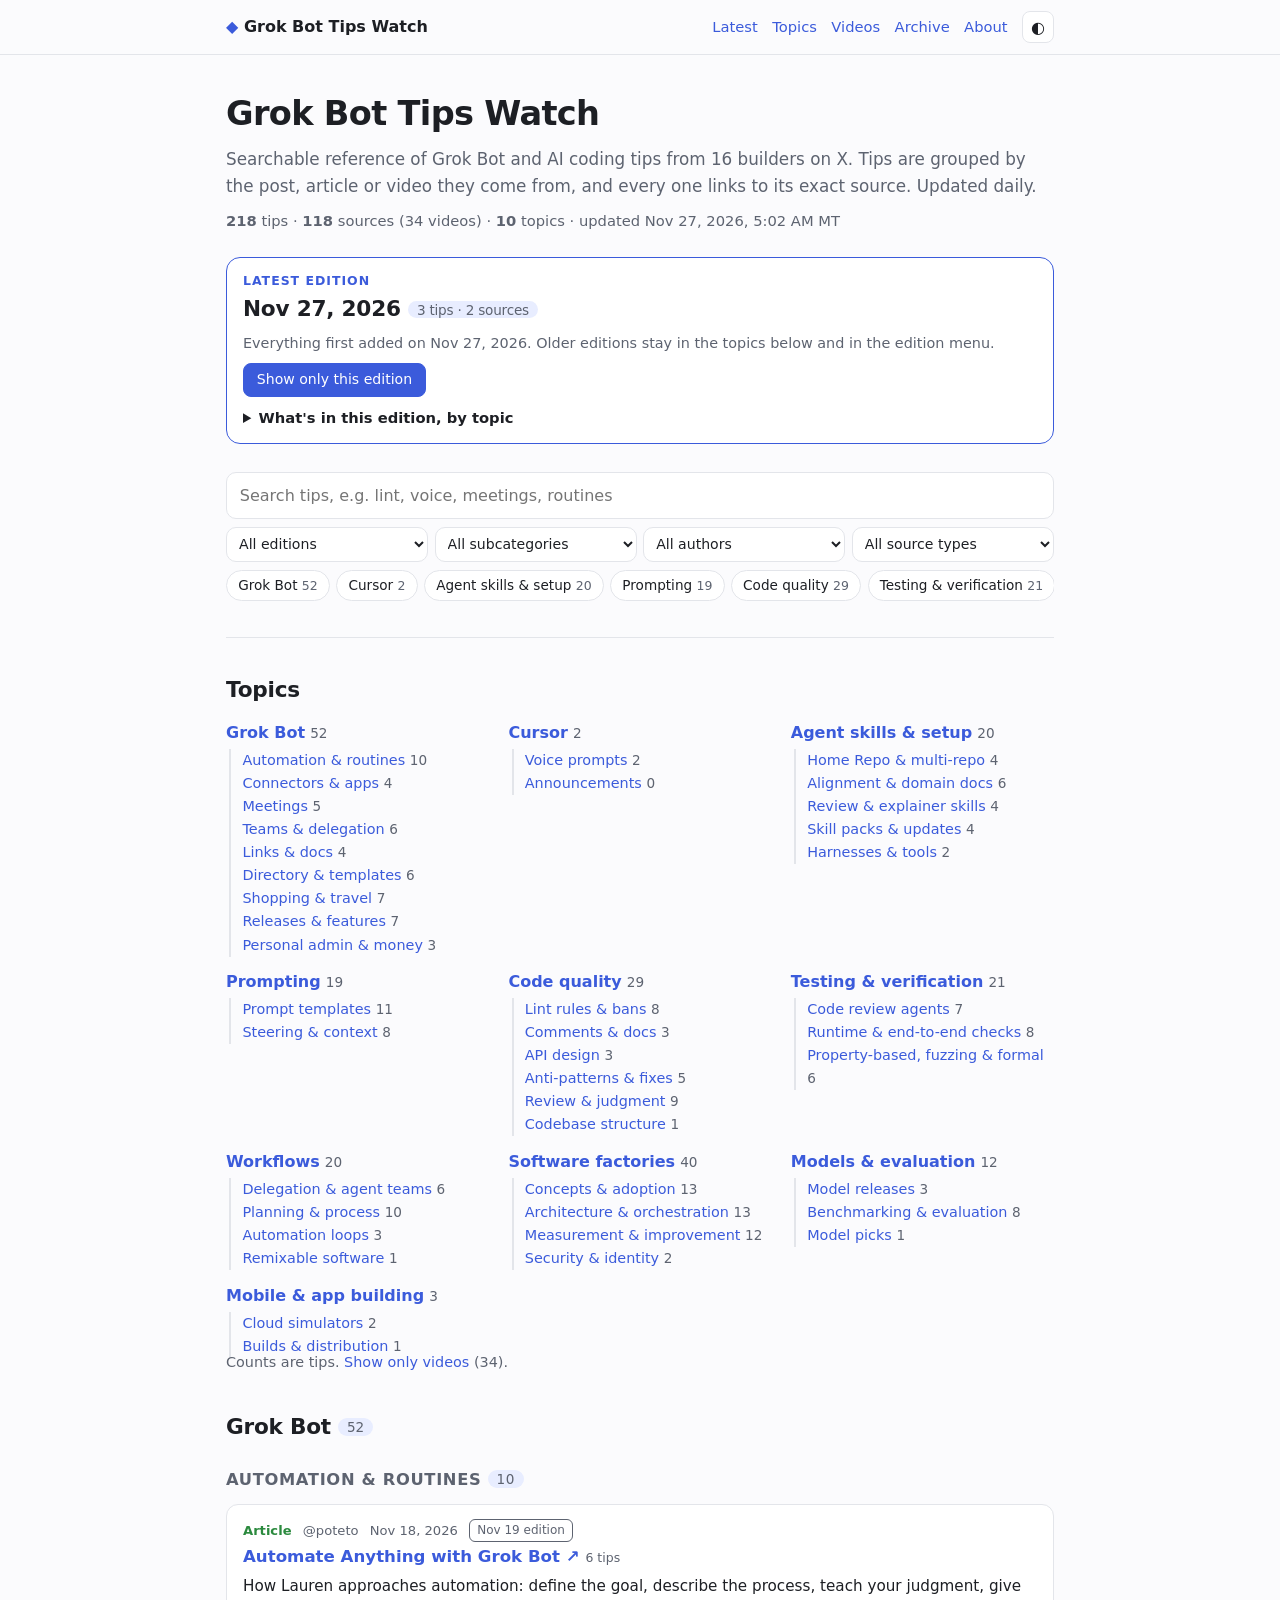
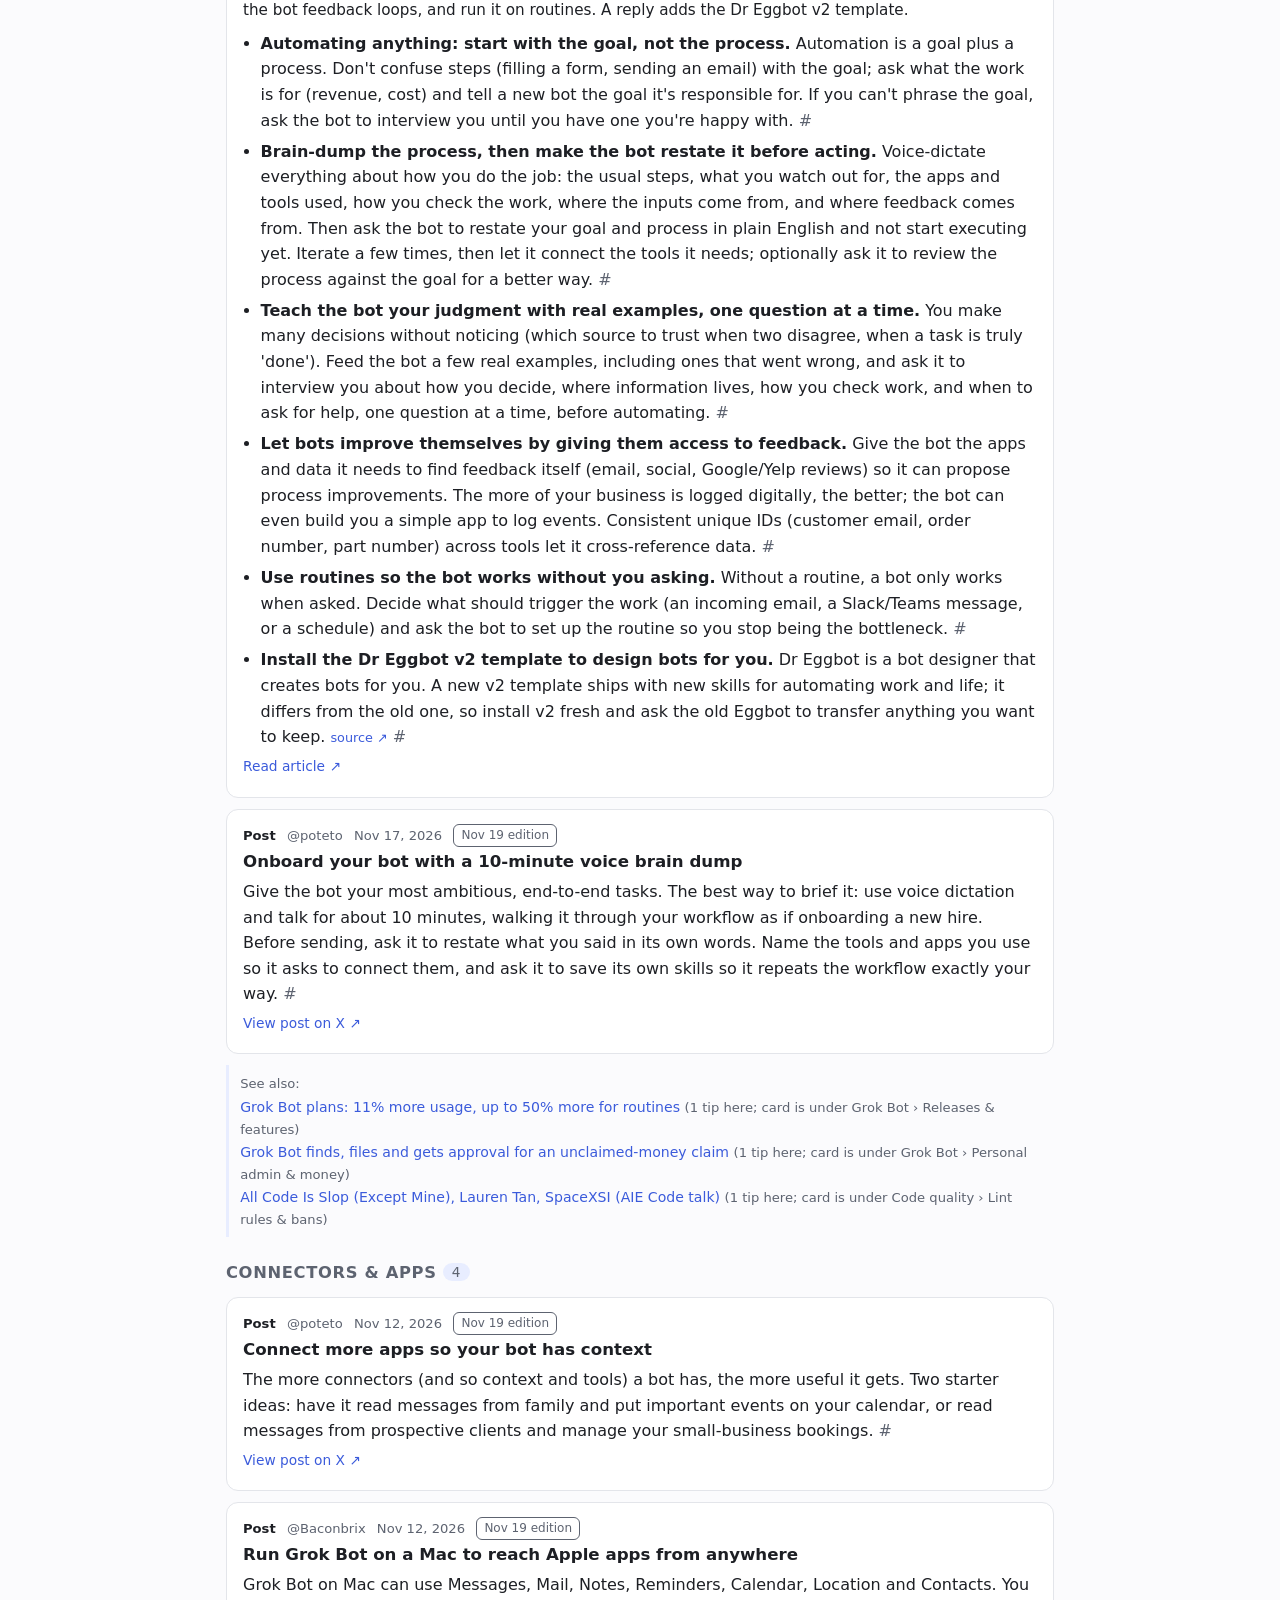
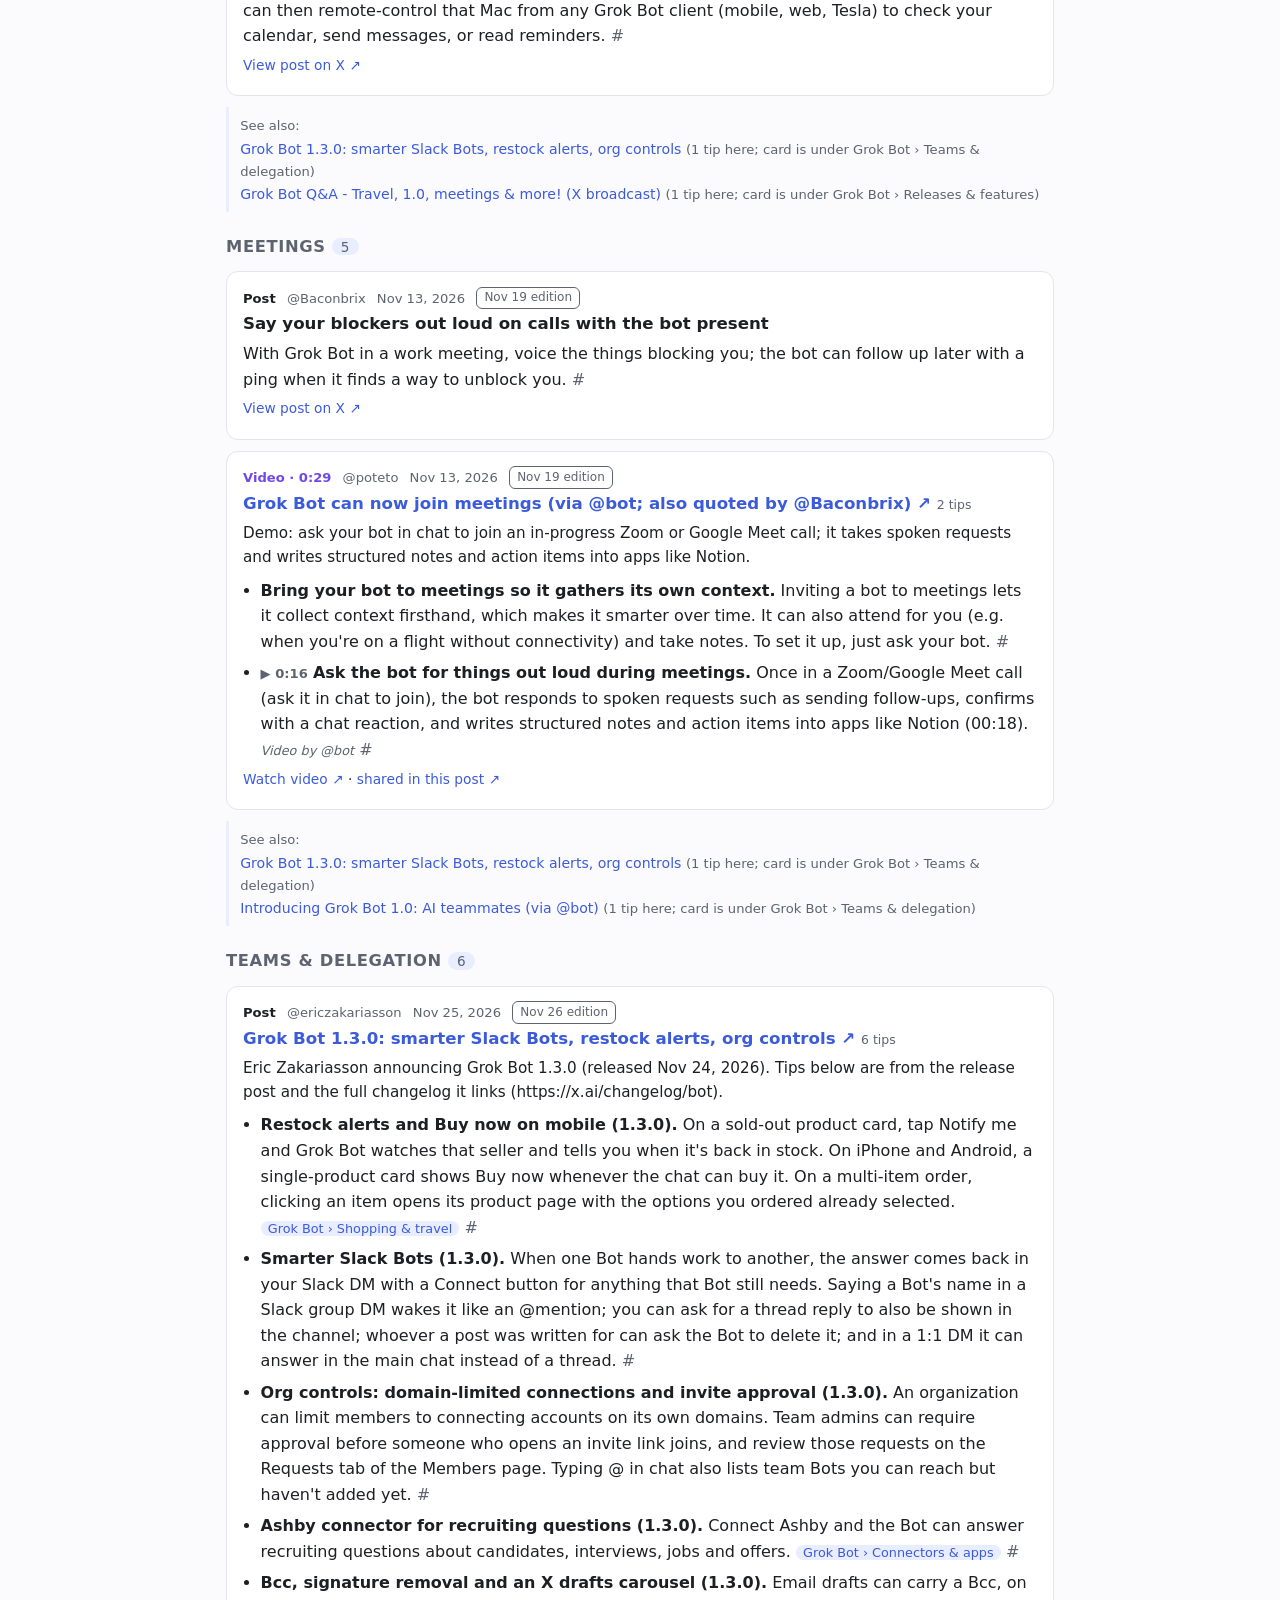
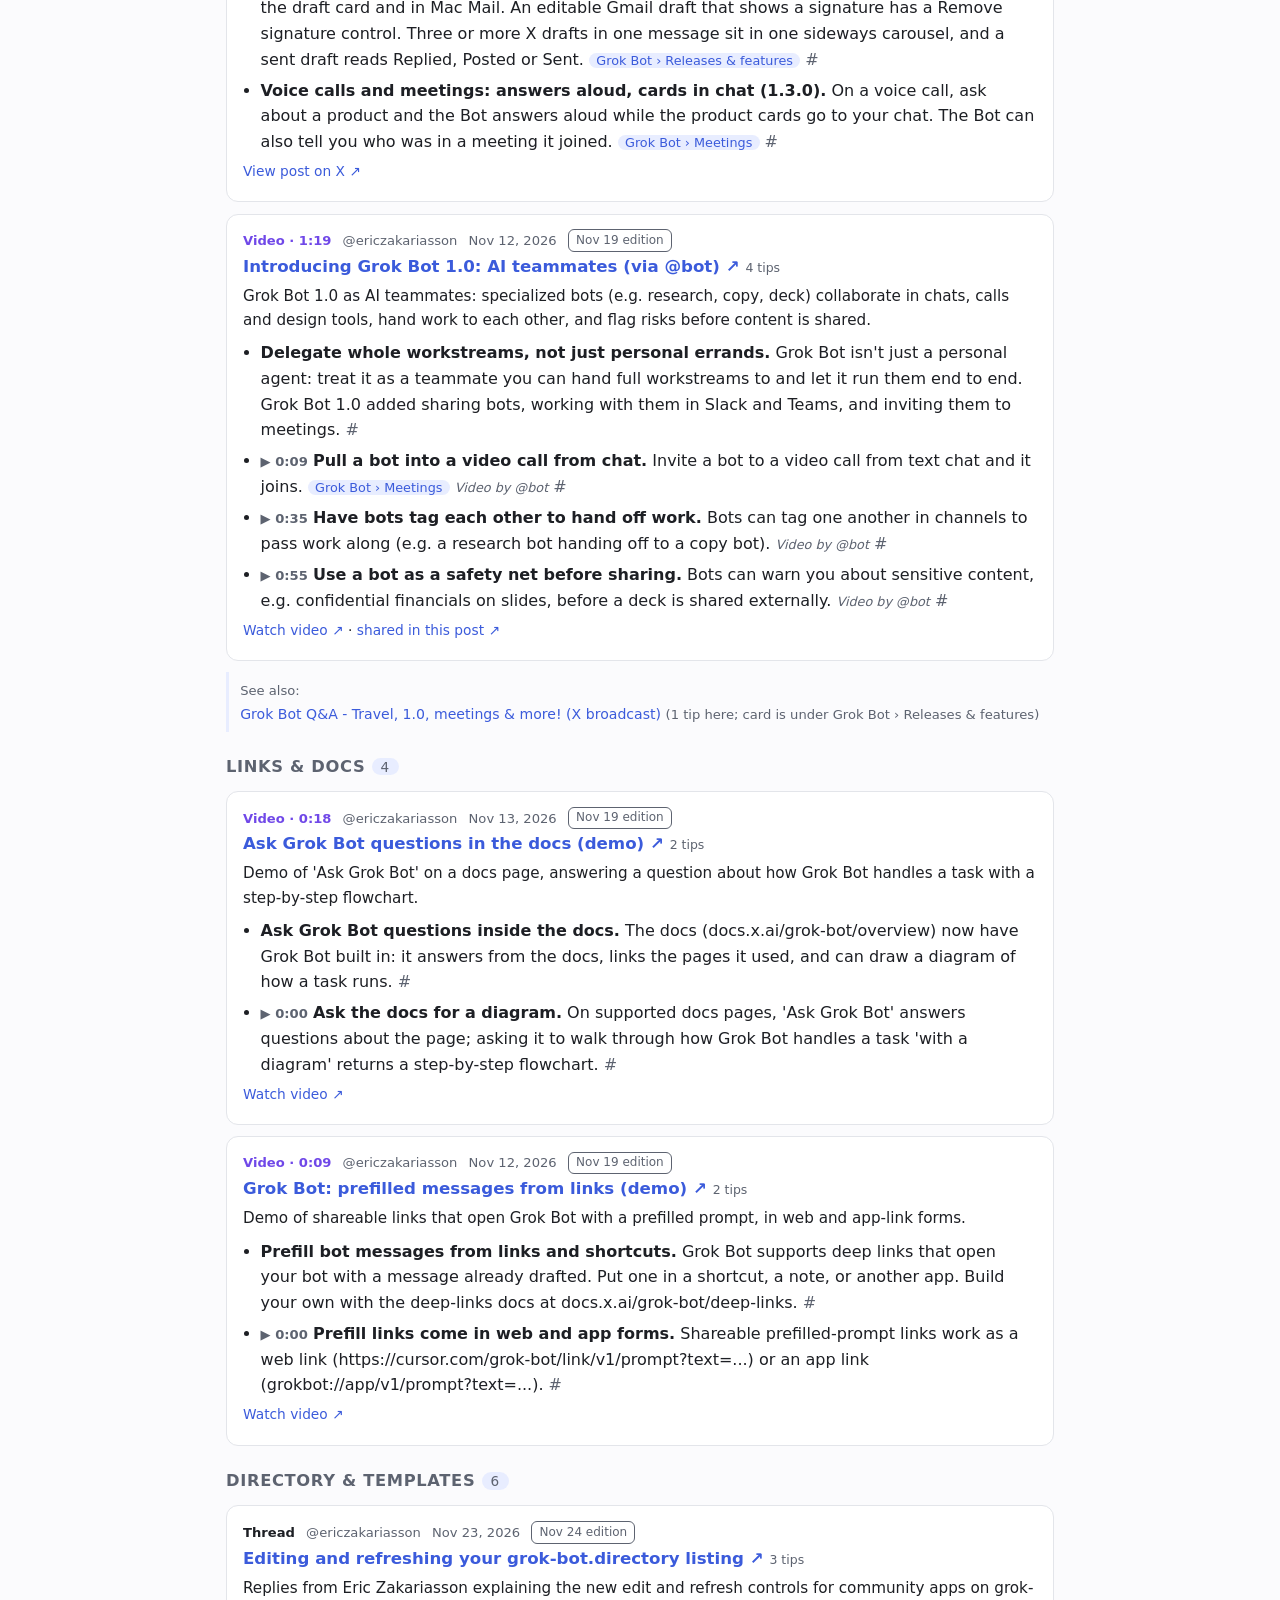
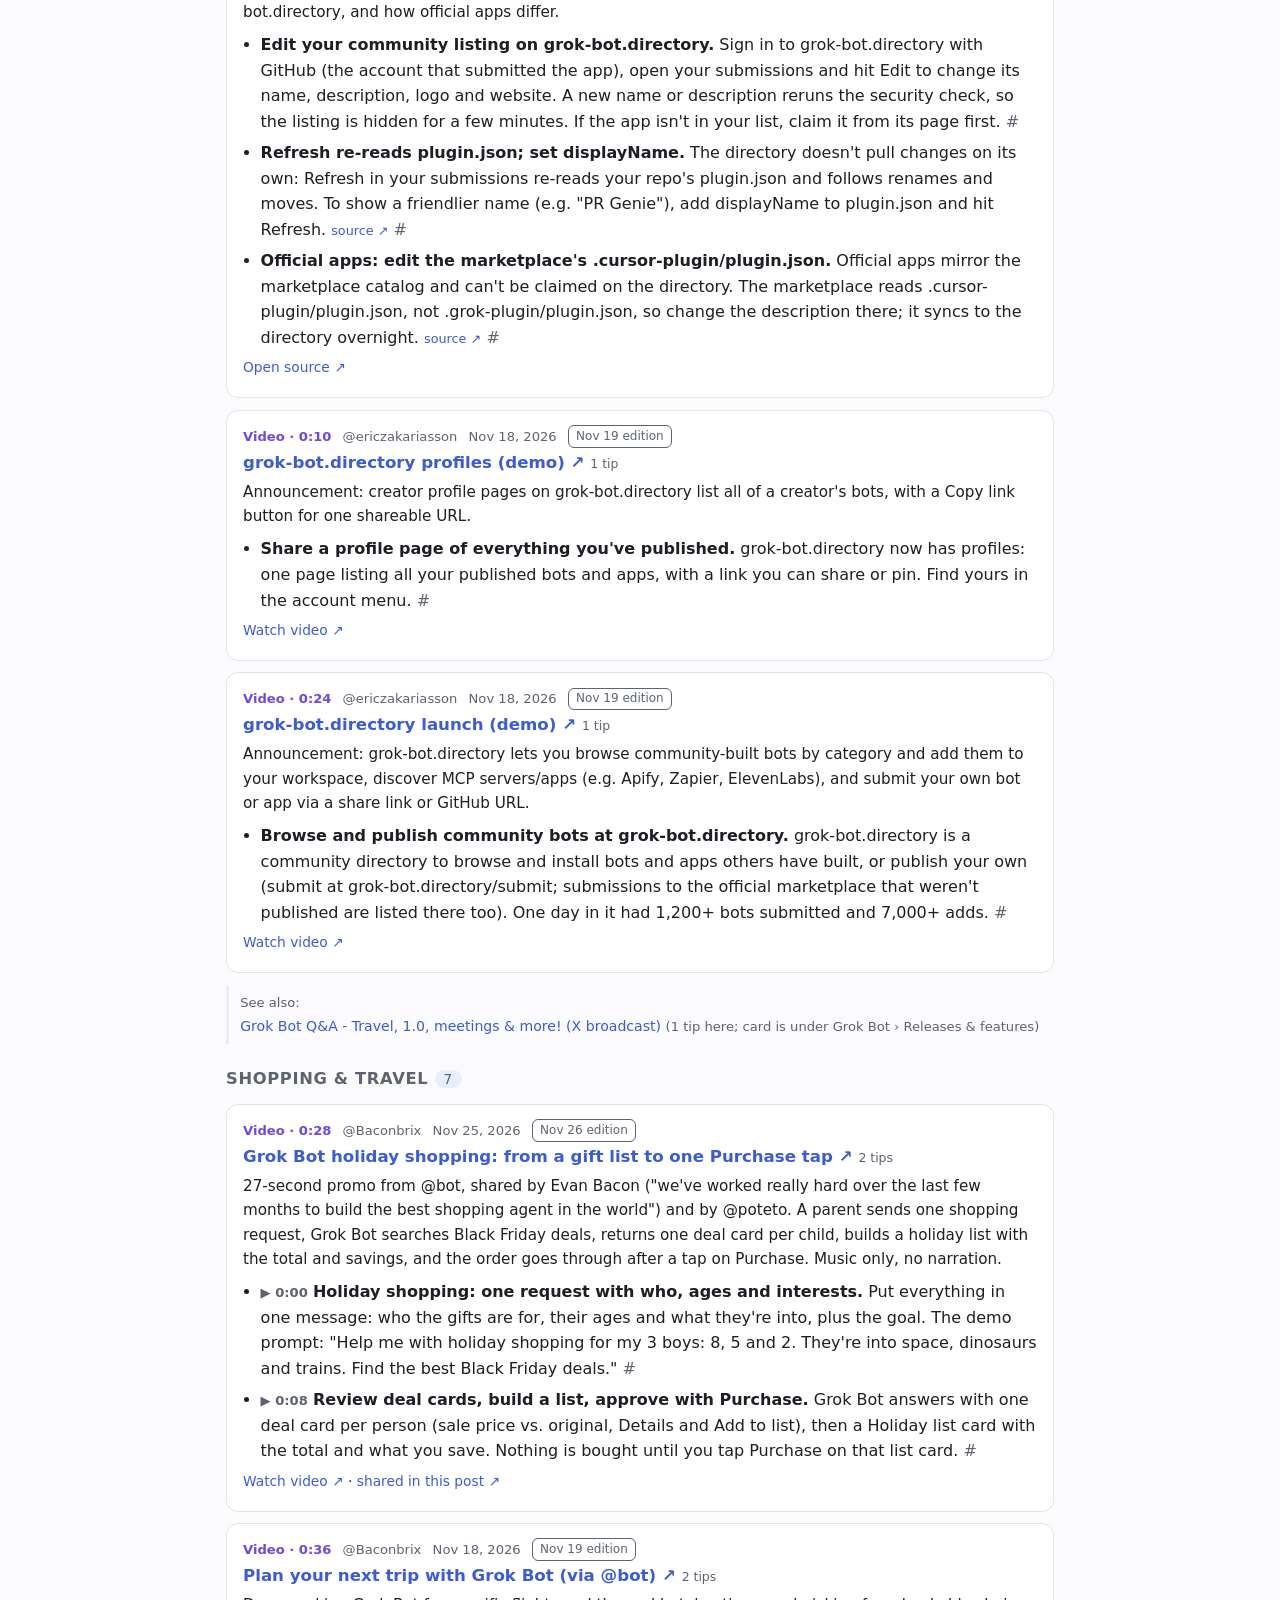
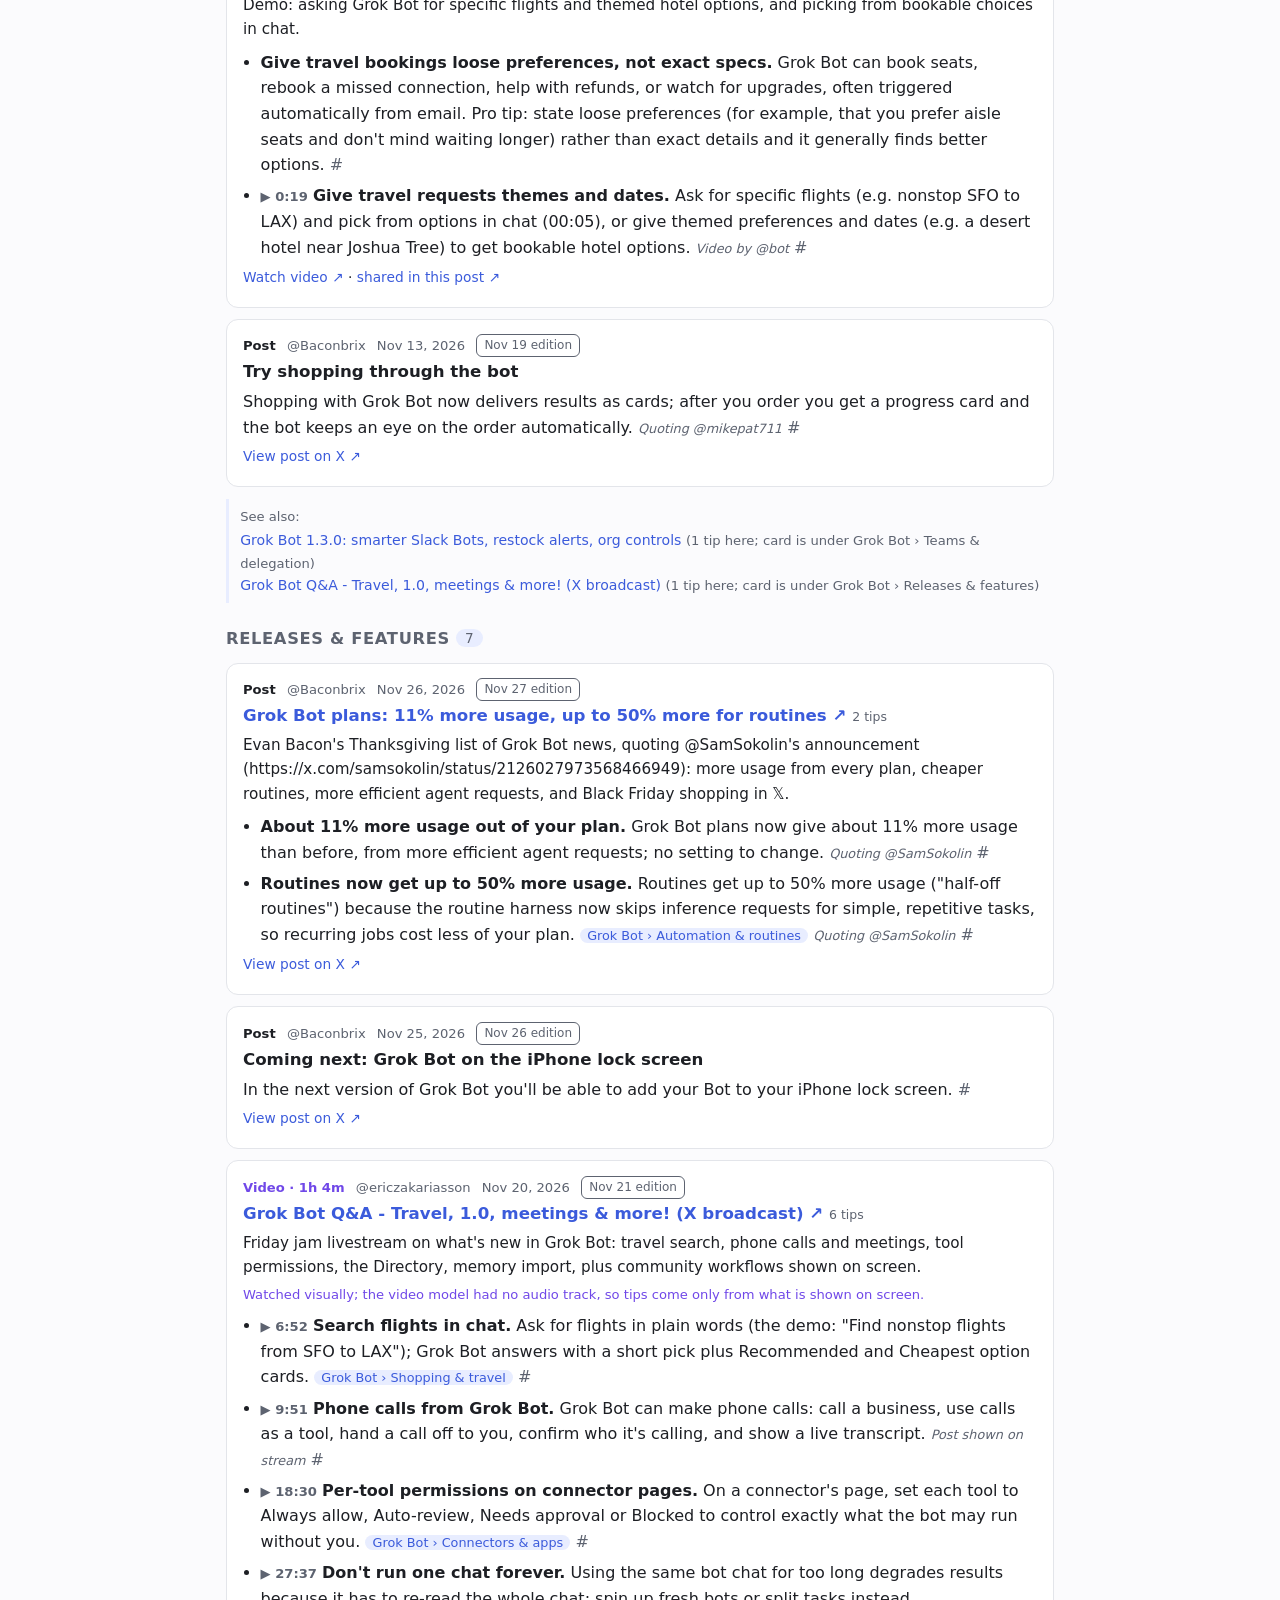
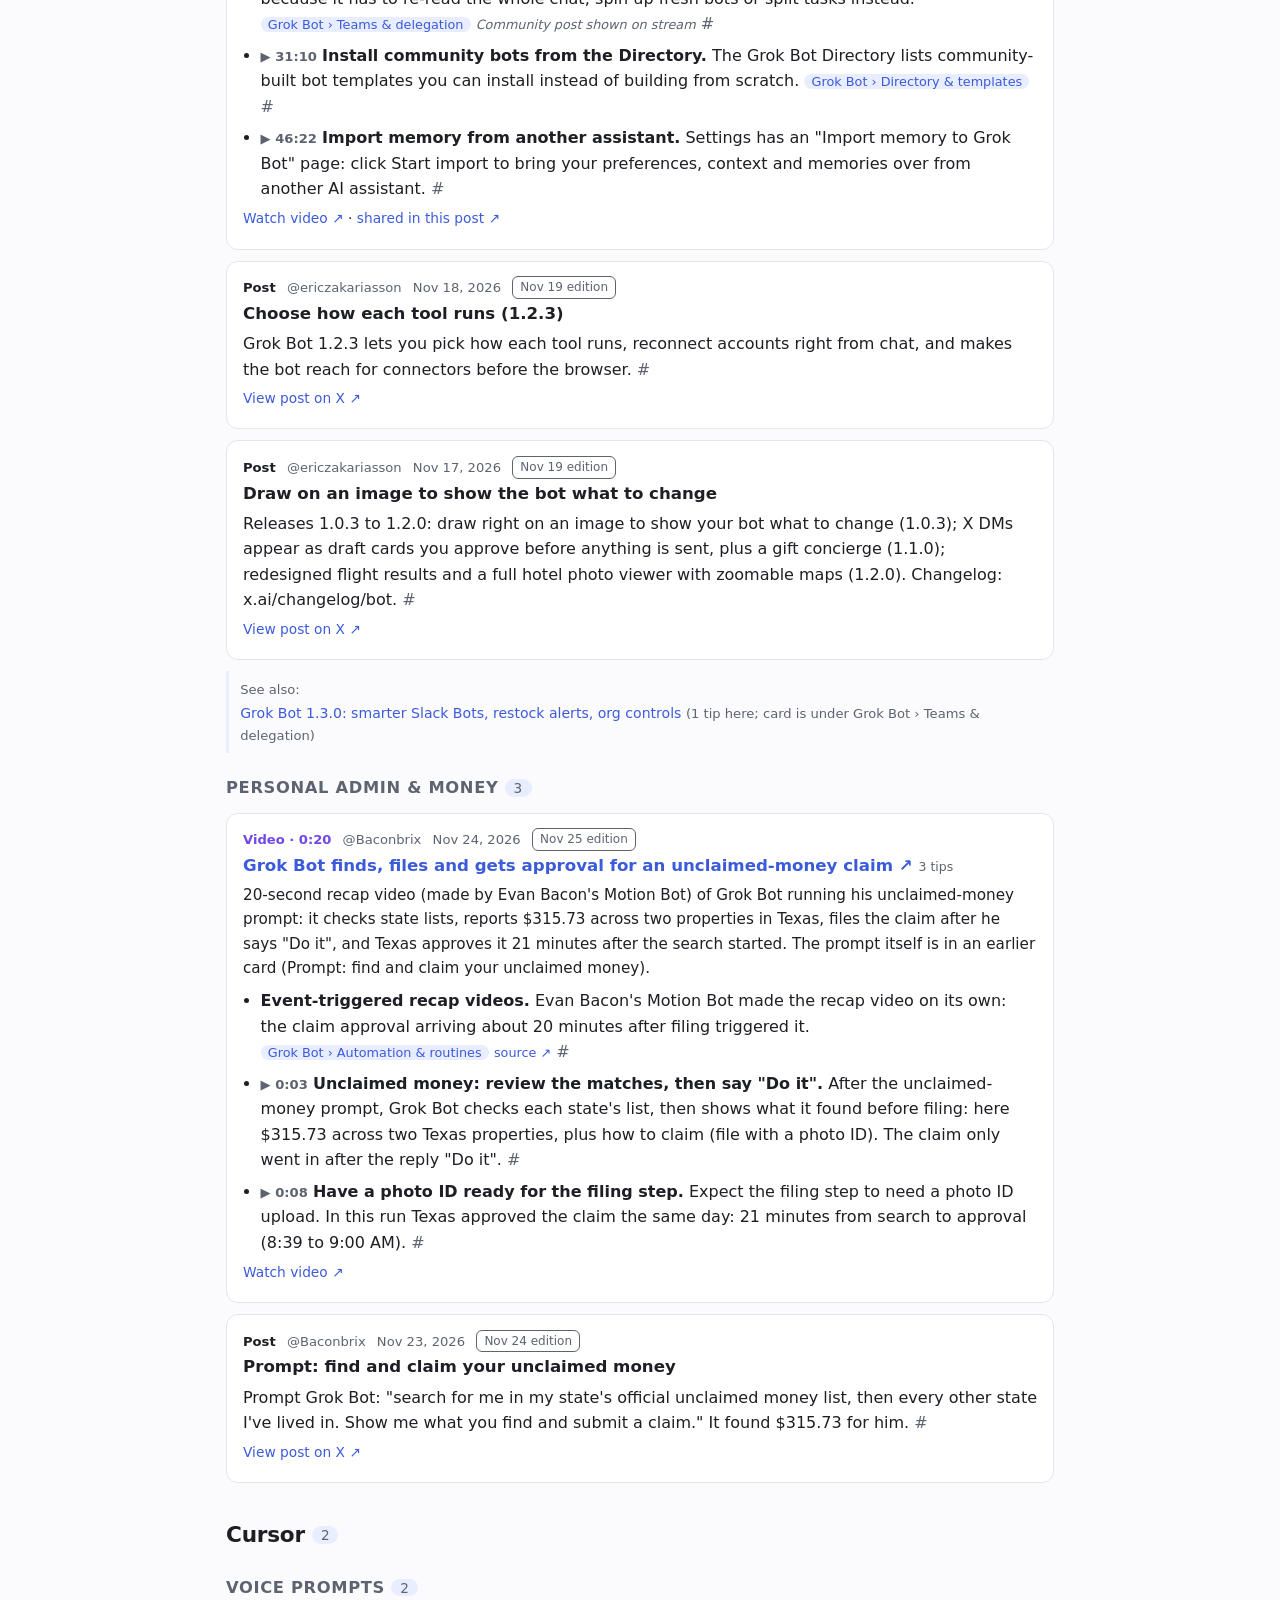
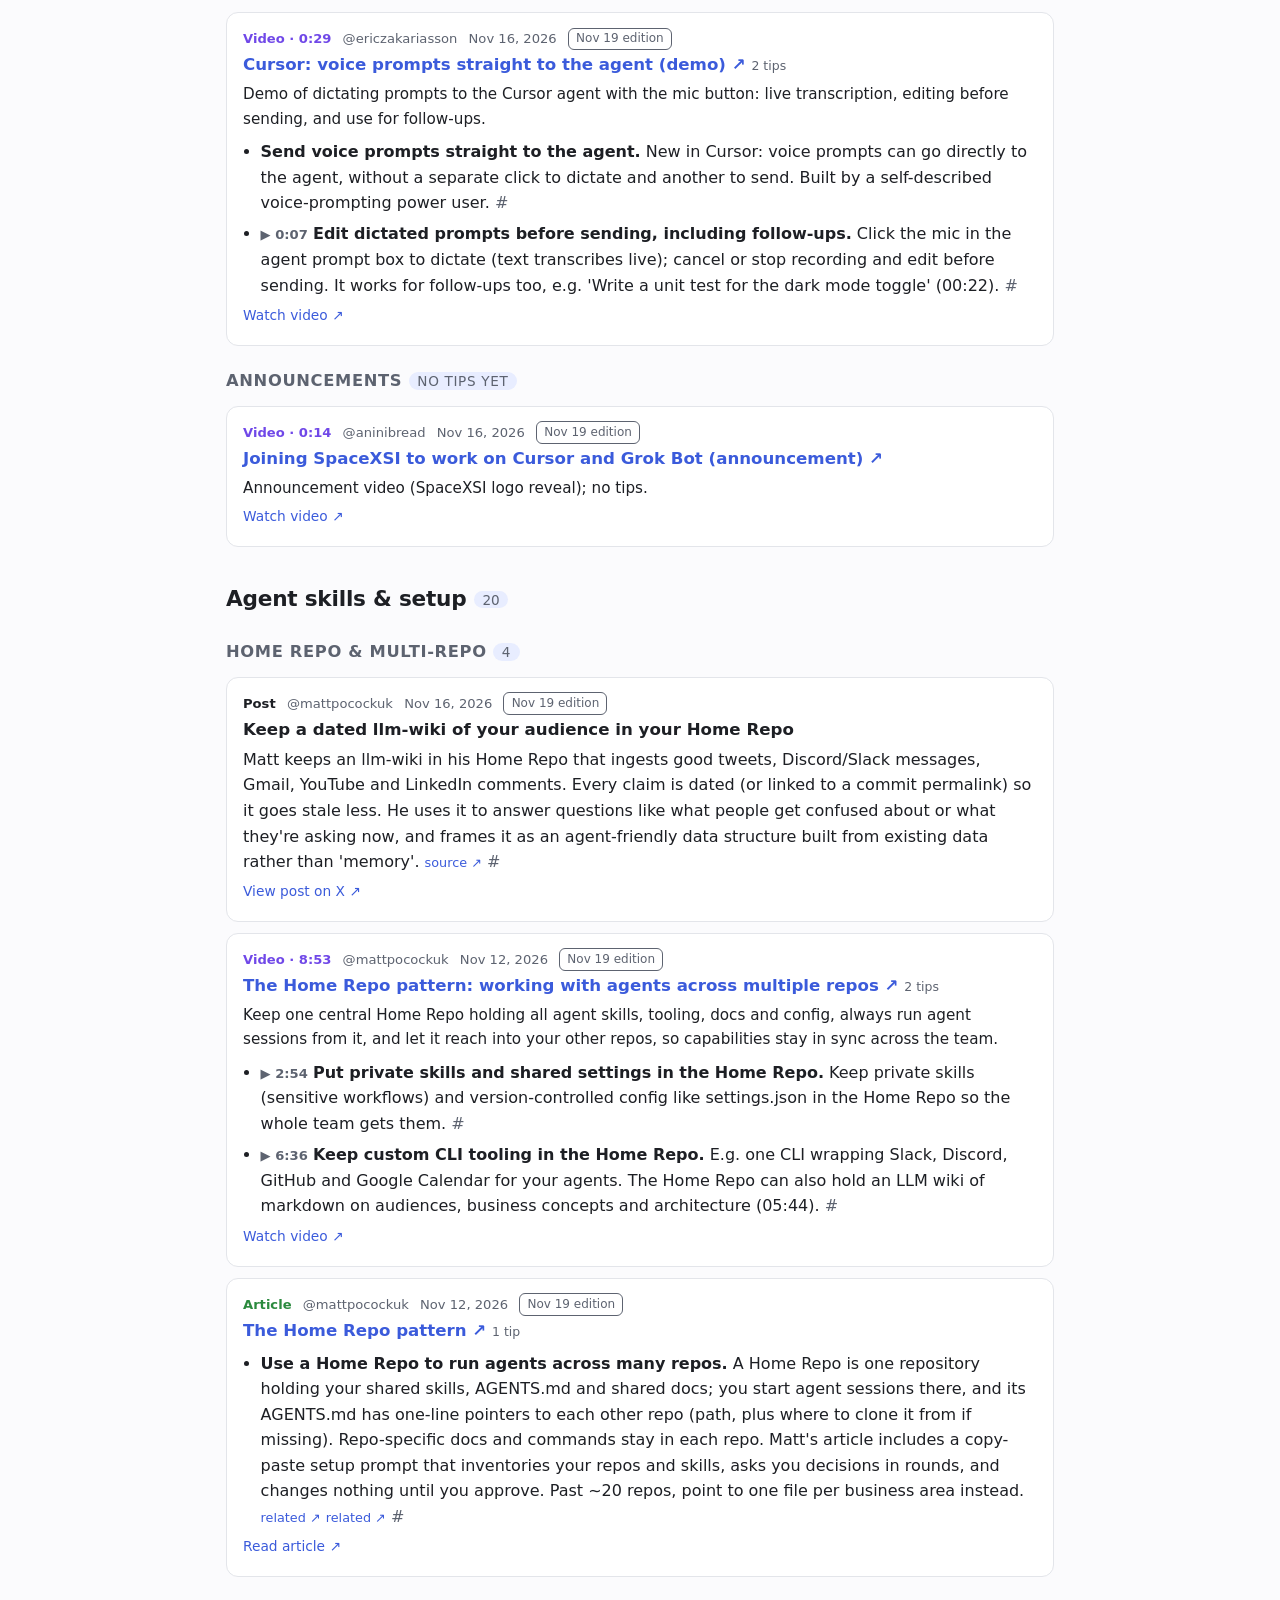
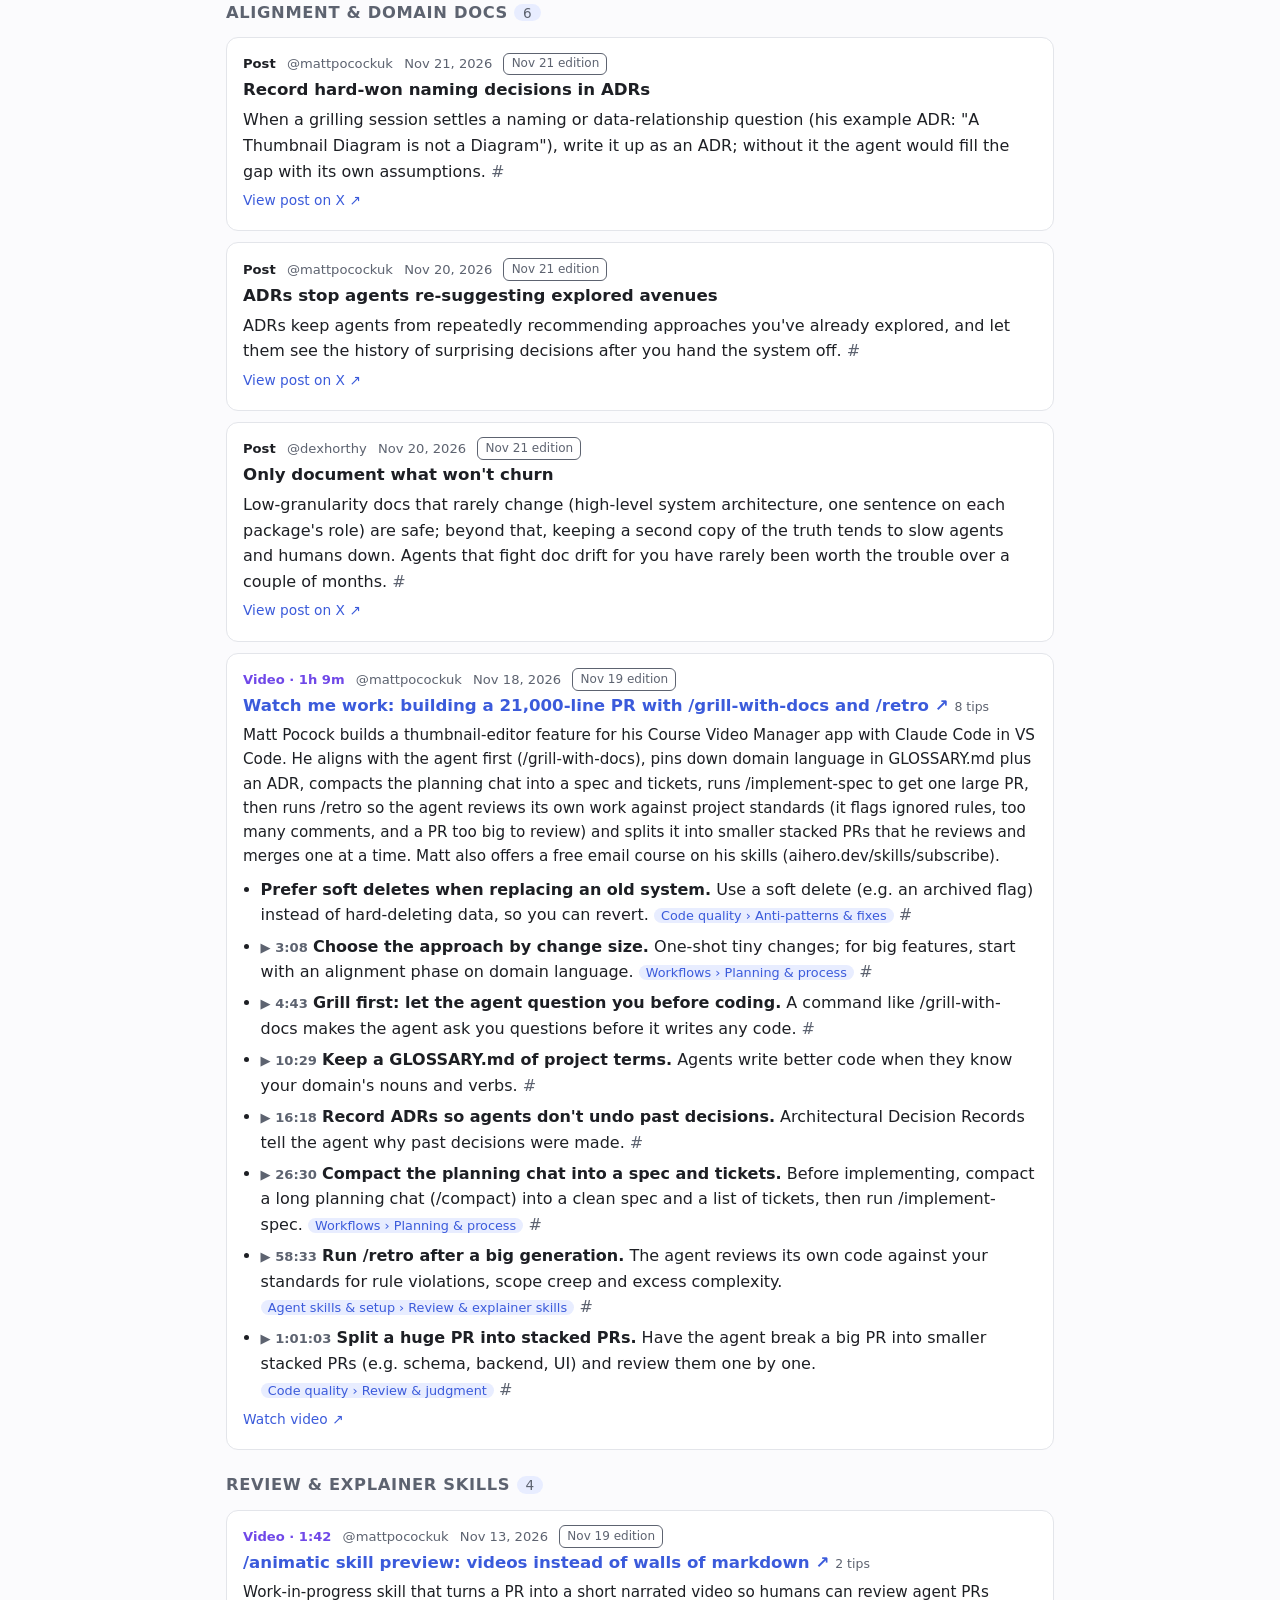
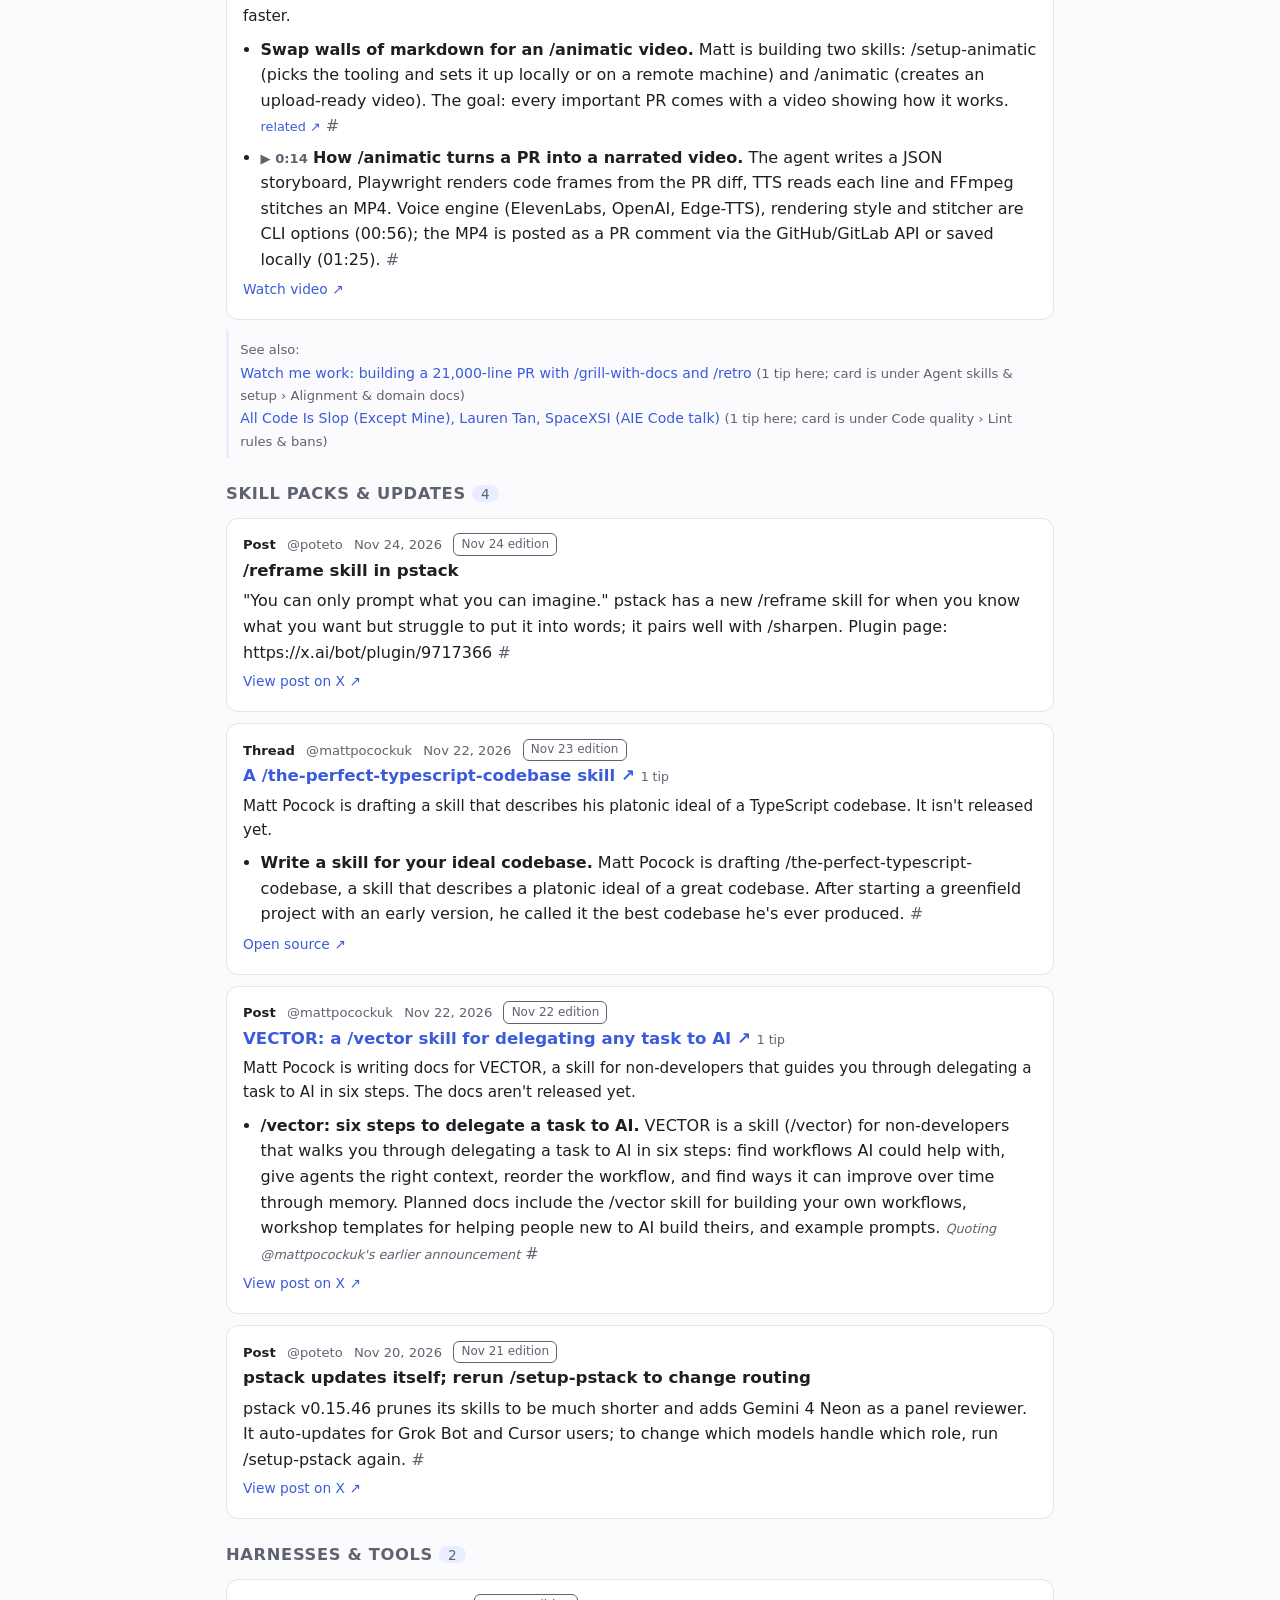
==== commit 684a3680: "Edition 2026-11-27: 3 new tips (Grok Bot usage and routine boosts, agent power and permissions)" ====
--- a/index.html
+++ b/index.html
@@ -4,7 +4,7 @@
 <meta charset="utf-8">
 <meta name="viewport" content="width=device-width, initial-scale=1">
 <title>Grok Bot Tips Watch: Searchable reference of Grok Bot and AI coding tips from 16 builders on X</title>
-<meta name="description" content="215 tips from 116 sources across 10 topics on Grok Bot, Cursor, agent skills, prompting and AI coding workflows, each linked to its source.">
+<meta name="description" content="218 tips from 118 sources across 10 topics on Grok Bot, Cursor, agent skills, prompting and AI coding workflows, each linked to its source.">
 <link rel="canonical" href="https://cfmayer.github.io/ai-tips-watch/">
 <meta name="color-scheme" content="light dark">
 <script>(function(){var d=document.documentElement,t=null;try{t=localStorage.getItem('theme')}catch(e){}if(t!=='light'&&t!=='dark'){t=window.matchMedia&&matchMedia('(prefers-color-scheme: dark)').matches?'dark':'light'}d.setAttribute('data-theme',t)})();</script>
@@ -13,7 +13,7 @@
 <link rel="stylesheet" href="assets/site.css?v=0d86d147">
 <meta property="og:site_name" content="Grok Bot Tips Watch">
 <meta property="og:title" content="Grok Bot Tips Watch: Searchable reference of Grok Bot and AI coding tips from 16 builders on X">
-<meta property="og:description" content="215 tips from 116 sources across 10 topics on Grok Bot, Cursor, agent skills, prompting and AI coding workflows, each linked to its source.">
+<meta property="og:description" content="218 tips from 118 sources across 10 topics on Grok Bot, Cursor, agent skills, prompting and AI coding workflows, each linked to its source.">
 <meta property="og:type" content="website">
 <meta property="og:url" content="https://cfmayer.github.io/ai-tips-watch/">
 </head>
@@ -37,32 +37,32 @@
 <section class="hero">
   <h1>Grok Bot Tips Watch</h1>
   <p class="lede">Searchable reference of Grok Bot and AI coding tips from 16 builders on X. Tips are grouped by the post, article or video they come from, and every one links to its exact source. Updated daily.</p>
-  <p class="stats"><strong>215</strong> tips · <strong>116</strong> sources (34 videos) · <strong>10</strong> topics · updated Nov 26, 2026, 5:08 AM MT</p>
-</section>
-<section class="latest" id="latest" data-edition="2026-11-26">
+  <p class="stats"><strong>218</strong> tips · <strong>118</strong> sources (34 videos) · <strong>10</strong> topics · updated Nov 27, 2026, 5:02 AM MT</p>
+</section>
+<section class="latest" id="latest" data-edition="2026-11-27">
   <p class="kicker">Latest edition</p>
-  <h2>Nov 26, 2026 <span class="count">18 tips · 8 sources</span></h2>
-  <p class="hint">Everything first added on Nov 26, 2026. Older editions stay in the topics below and in the edition menu.</p>
-  <div class="latest-actions"><button type="button" class="btn" id="only-latest" data-edition="2026-11-26">Show only this edition</button></div>
-  <details class="edindex"><summary>What's in this edition, by topic</summary><div class="eitopic"><h3>Grok Bot</h3><div class="eisub"><h4>Connectors &amp; apps</h4><ul><li><a href="#s-x-2125675144173556124">Grok Bot 1.3.0: smarter Slack Bots, restock alerts, org controls</a></li></ul></div><div class="eisub"><h4>Meetings</h4><ul><li><a href="#s-x-2125675144173556124">Grok Bot 1.3.0: smarter Slack Bots, restock alerts, org controls</a></li></ul></div><div class="eisub"><h4>Teams &amp; delegation</h4><ul><li><a href="#s-x-2125675144173556124">Grok Bot 1.3.0: smarter Slack Bots, restock alerts, org controls</a> <span>2</span></li></ul></div><div class="eisub"><h4>Shopping &amp; travel</h4><ul><li><a href="#s-x-2125711676003766718">Grok Bot holiday shopping: from a gift list to one Purchase tap</a> <span>2</span></li><li><a href="#s-x-2125675144173556124">Grok Bot 1.3.0: smarter Slack Bots, restock alerts, org controls</a></li></ul></div><div class="eisub"><h4>Releases &amp; features</h4><ul><li><a href="#s-x-2125675144173556124">Grok Bot 1.3.0: smarter Slack Bots, restock alerts, org controls</a></li><li><a href="#x-2125644530708054181">Coming next: Grok Bot on the iPhone lock screen</a></li></ul></div></div><div class="eitopic"><h3>Agent skills &amp; setup</h3><div class="eisub"><h4>Harnesses &amp; tools</h4><ul><li><a href="#x-2125643809803420074">Factory is free for solo devs who bring their own inference</a></li></ul></div></div><div class="eitopic"><h3>Prompting</h3><div class="eisub"><h4>Prompt templates</h4><ul><li><a href="#s-x-2125875800838902272">15 other kinds of bugs you can tell an agent to look for</a> <span>5</span></li></ul></div></div><div class="eitopic"><h3>Workflows</h3><div class="eisub"><h4>Planning &amp; process</h4><ul><li><a href="#x-2125657724126138682">Keep resurfacing where human review is still the bottleneck</a></li></ul></div></div><div class="eitopic"><h3>Software factories</h3><div class="eisub"><h4>Concepts &amp; adoption</h4><ul><li><a href="#x-2125635692122505312">Make coding-agent setup a team problem, not a personal one</a></li></ul></div></div><div class="eitopic"><h3>Models &amp; evaluation</h3><div class="eisub"><h4>Benchmarking &amp; evaluation</h4><ul><li><a href="#x-2125627281230205435">Don&#x27;t trust cost-per-task charts alone</a></li></ul></div></div></details>
+  <h2>Nov 27, 2026 <span class="count">3 tips · 2 sources</span></h2>
+  <p class="hint">Everything first added on Nov 27, 2026. Older editions stay in the topics below and in the edition menu.</p>
+  <div class="latest-actions"><button type="button" class="btn" id="only-latest" data-edition="2026-11-27">Show only this edition</button></div>
+  <details class="edindex"><summary>What's in this edition, by topic</summary><div class="eitopic"><h3>Grok Bot</h3><div class="eisub"><h4>Automation &amp; routines</h4><ul><li><a href="#s-x-2126074761717645609">Grok Bot plans: 11% more usage, up to 50% more for routines</a></li></ul></div><div class="eisub"><h4>Releases &amp; features</h4><ul><li><a href="#s-x-2126074761717645609">Grok Bot plans: 11% more usage, up to 50% more for routines</a></li></ul></div></div><div class="eitopic"><h3>Software factories</h3><div class="eisub"><h4>Security &amp; identity</h4><ul><li><a href="#s-x-2126122883743358991">AI security is alignment plus &quot;power&quot;: what tools and permissions agents get</a></li></ul></div></div></details>
 </section>
 <div class="controls" role="search">
   <label class="sr" for="q">Search tips</label>
   <input id="q" type="search" placeholder="Search tips, e.g. lint, voice, meetings, routines" autocomplete="off">
   <div class="selects">
-    <label class="sr" for="edition">Edition</label><select id="edition"><option value="">All editions</option><option value="2026-11-26">Nov 26, 2026 (latest) · 18 tips</option><option value="2026-11-25">Nov 25, 2026 · 18 tips</option><option value="2026-11-24">Nov 24, 2026 · 22 tips</option><option value="2026-11-23">Nov 23, 2026 · 10 tips</option><option value="2026-11-22">Nov 22, 2026 · 5 tips</option><option value="2026-11-21">Nov 21, 2026 · 24 tips</option><option value="2026-11-19">Nov 19, 2026 · 118 tips</option></select>
-    <label class="sr" for="subcat">Subcategory</label><select id="subcat"><option value="">All subcategories</option><optgroup label="Grok Bot"><option value="Grok Bot|Automation &amp; routines">Automation &amp; routines (9)</option><option value="Grok Bot|Connectors &amp; apps">Connectors &amp; apps (4)</option><option value="Grok Bot|Meetings">Meetings (5)</option><option value="Grok Bot|Teams &amp; delegation">Teams &amp; delegation (6)</option><option value="Grok Bot|Links &amp; docs">Links &amp; docs (4)</option><option value="Grok Bot|Directory &amp; templates">Directory &amp; templates (6)</option><option value="Grok Bot|Shopping &amp; travel">Shopping &amp; travel (7)</option><option value="Grok Bot|Releases &amp; features">Releases &amp; features (6)</option><option value="Grok Bot|Personal admin &amp; money">Personal admin &amp; money (3)</option></optgroup><optgroup label="Cursor"><option value="Cursor|Voice prompts">Voice prompts (2)</option><option value="Cursor|Announcements">Announcements (0)</option></optgroup><optgroup label="Agent skills &amp; setup"><option value="Agent skills &amp; setup|Home Repo &amp; multi-repo">Home Repo &amp; multi-repo (4)</option><option value="Agent skills &amp; setup|Alignment &amp; domain docs">Alignment &amp; domain docs (6)</option><option value="Agent skills &amp; setup|Review &amp; explainer skills">Review &amp; explainer skills (4)</option><option value="Agent skills &amp; setup|Skill packs &amp; updates">Skill packs &amp; updates (4)</option><option value="Agent skills &amp; setup|Harnesses &amp; tools">Harnesses &amp; tools (2)</option></optgroup><optgroup label="Prompting"><option value="Prompting|Prompt templates">Prompt templates (11)</option><option value="Prompting|Steering &amp; context">Steering &amp; context (8)</option></optgroup><optgroup label="Code quality"><option value="Code quality|Lint rules &amp; bans">Lint rules &amp; bans (8)</option><option value="Code quality|Comments &amp; docs">Comments &amp; docs (3)</option><option value="Code quality|API design">API design (3)</option><option value="Code quality|Anti-patterns &amp; fixes">Anti-patterns &amp; fixes (5)</option><option value="Code quality|Review &amp; judgment">Review &amp; judgment (9)</option><option value="Code quality|Codebase structure">Codebase structure (1)</option></optgroup><optgroup label="Testing &amp; verification"><option value="Testing &amp; verification|Code review agents">Code review agents (7)</option><option value="Testing &amp; verification|Runtime &amp; end-to-end checks">Runtime &amp; end-to-end checks (8)</option><option value="Testing &amp; verification|Property-based, fuzzing &amp; formal">Property-based, fuzzing &amp; formal (6)</option></optgroup><optgroup label="Workflows"><option value="Workflows|Delegation &amp; agent teams">Delegation &amp; agent teams (6)</option><option value="Workflows|Planning &amp; process">Planning &amp; process (10)</option><option value="Workflows|Automation loops">Automation loops (3)</option><option value="Workflows|Remixable software">Remixable software (1)</option></optgroup><optgroup label="Software factories"><option value="Software factories|Concepts &amp; adoption">Concepts &amp; adoption (13)</option><option value="Software factories|Architecture &amp; orchestration">Architecture &amp; orchestration (13)</option><option value="Software factories|Measurement &amp; improvement">Measurement &amp; improvement (12)</option><option value="Software factories|Security &amp; identity">Security &amp; identity (1)</option></optgroup><optgroup label="Models &amp; evaluation"><option value="Models &amp; evaluation|Model releases">Model releases (3)</option><option value="Models &amp; evaluation|Benchmarking &amp; evaluation">Benchmarking &amp; evaluation (8)</option><option value="Models &amp; evaluation|Model picks">Model picks (1)</option></optgroup><optgroup label="Mobile &amp; app building"><option value="Mobile &amp; app building|Cloud simulators">Cloud simulators (2)</option><option value="Mobile &amp; app building|Builds &amp; distribution">Builds &amp; distribution (1)</option></optgroup></select>
+    <label class="sr" for="edition">Edition</label><select id="edition"><option value="">All editions</option><option value="2026-11-27">Nov 27, 2026 (latest) · 3 tips</option><option value="2026-11-26">Nov 26, 2026 · 18 tips</option><option value="2026-11-25">Nov 25, 2026 · 18 tips</option><option value="2026-11-24">Nov 24, 2026 · 22 tips</option><option value="2026-11-23">Nov 23, 2026 · 10 tips</option><option value="2026-11-22">Nov 22, 2026 · 5 tips</option><option value="2026-11-21">Nov 21, 2026 · 24 tips</option><option value="2026-11-19">Nov 19, 2026 · 118 tips</option></select>
+    <label class="sr" for="subcat">Subcategory</label><select id="subcat"><option value="">All subcategories</option><optgroup label="Grok Bot"><option value="Grok Bot|Automation &amp; routines">Automation &amp; routines (10)</option><option value="Grok Bot|Connectors &amp; apps">Connectors &amp; apps (4)</option><option value="Grok Bot|Meetings">Meetings (5)</option><option value="Grok Bot|Teams &amp; delegation">Teams &amp; delegation (6)</option><option value="Grok Bot|Links &amp; docs">Links &amp; docs (4)</option><option value="Grok Bot|Directory &amp; templates">Directory &amp; templates (6)</option><option value="Grok Bot|Shopping &amp; travel">Shopping &amp; travel (7)</option><option value="Grok Bot|Releases &amp; features">Releases &amp; features (7)</option><option value="Grok Bot|Personal admin &amp; money">Personal admin &amp; money (3)</option></optgroup><optgroup label="Cursor"><option value="Cursor|Voice prompts">Voice prompts (2)</option><option value="Cursor|Announcements">Announcements (0)</option></optgroup><optgroup label="Agent skills &amp; setup"><option value="Agent skills &amp; setup|Home Repo &amp; multi-repo">Home Repo &amp; multi-repo (4)</option><option value="Agent skills &amp; setup|Alignment &amp; domain docs">Alignment &amp; domain docs (6)</option><option value="Agent skills &amp; setup|Review &amp; explainer skills">Review &amp; explainer skills (4)</option><option value="Agent skills &amp; setup|Skill packs &amp; updates">Skill packs &amp; updates (4)</option><option value="Agent skills &amp; setup|Harnesses &amp; tools">Harnesses &amp; tools (2)</option></optgroup><optgroup label="Prompting"><option value="Prompting|Prompt templates">Prompt templates (11)</option><option value="Prompting|Steering &amp; context">Steering &amp; context (8)</option></optgroup><optgroup label="Code quality"><option value="Code quality|Lint rules &amp; bans">Lint rules &amp; bans (8)</option><option value="Code quality|Comments &amp; docs">Comments &amp; docs (3)</option><option value="Code quality|API design">API design (3)</option><option value="Code quality|Anti-patterns &amp; fixes">Anti-patterns &amp; fixes (5)</option><option value="Code quality|Review &amp; judgment">Review &amp; judgment (9)</option><option value="Code quality|Codebase structure">Codebase structure (1)</option></optgroup><optgroup label="Testing &amp; verification"><option value="Testing &amp; verification|Code review agents">Code review agents (7)</option><option value="Testing &amp; verification|Runtime &amp; end-to-end checks">Runtime &amp; end-to-end checks (8)</option><option value="Testing &amp; verification|Property-based, fuzzing &amp; formal">Property-based, fuzzing &amp; formal (6)</option></optgroup><optgroup label="Workflows"><option value="Workflows|Delegation &amp; agent teams">Delegation &amp; agent teams (6)</option><option value="Workflows|Planning &amp; process">Planning &amp; process (10)</option><option value="Workflows|Automation loops">Automation loops (3)</option><option value="Workflows|Remixable software">Remixable software (1)</option></optgroup><optgroup label="Software factories"><option value="Software factories|Concepts &amp; adoption">Concepts &amp; adoption (13)</option><option value="Software factories|Architecture &amp; orchestration">Architecture &amp; orchestration (13)</option><option value="Software factories|Measurement &amp; improvement">Measurement &amp; improvement (12)</option><option value="Software factories|Security &amp; identity">Security &amp; identity (2)</option></optgroup><optgroup label="Models &amp; evaluation"><option value="Models &amp; evaluation|Model releases">Model releases (3)</option><option value="Models &amp; evaluation|Benchmarking &amp; evaluation">Benchmarking &amp; evaluation (8)</option><option value="Models &amp; evaluation|Model picks">Model picks (1)</option></optgroup><optgroup label="Mobile &amp; app building"><option value="Mobile &amp; app building|Cloud simulators">Cloud simulators (2)</option><option value="Mobile &amp; app building|Builds &amp; distribution">Builds &amp; distribution (1)</option></optgroup></select>
     <label class="sr" for="author">Author</label><select id="author"><option value="">All authors</option><option value="aninibread">@aninibread</option><option value="Baconbrix">@Baconbrix</option><option value="ccheever">@ccheever</option><option value="cursor_ai">@cursor_ai</option><option value="dexhorthy">@dexhorthy</option><option value="EnoReyes">@EnoReyes</option><option value="ericzakariasson">@ericzakariasson</option><option value="GeoffreyHuntley">@GeoffreyHuntley</option><option value="mattpocockuk">@mattpocockuk</option><option value="owickstrom">@owickstrom</option><option value="poteto">@poteto</option><option value="swyx">@swyx</option><option value="zachlloydtweets">@zachlloydtweets</option></select>
-    <label class="sr" for="type">Source type</label><select id="type"><option value="">All source types</option><option value="post">Posts (72)</option><option value="article">Articles (5)</option><option value="video">Videos (34)</option><option value="thread">Threads (5)</option></select>
+    <label class="sr" for="type">Source type</label><select id="type"><option value="">All source types</option><option value="post">Posts (74)</option><option value="article">Articles (5)</option><option value="video">Videos (34)</option><option value="thread">Threads (5)</option></select>
   </div>
-  <div class="chips" aria-label="Filter by topic"><button type="button" class="chip" data-topic="Grok Bot" aria-pressed="false">Grok Bot <span>50</span></button><button type="button" class="chip" data-topic="Cursor" aria-pressed="false">Cursor <span>2</span></button><button type="button" class="chip" data-topic="Agent skills &amp; setup" aria-pressed="false">Agent skills &amp; setup <span>20</span></button><button type="button" class="chip" data-topic="Prompting" aria-pressed="false">Prompting <span>19</span></button><button type="button" class="chip" data-topic="Code quality" aria-pressed="false">Code quality <span>29</span></button><button type="button" class="chip" data-topic="Testing &amp; verification" aria-pressed="false">Testing &amp; verification <span>21</span></button><button type="button" class="chip" data-topic="Workflows" aria-pressed="false">Workflows <span>20</span></button><button type="button" class="chip" data-topic="Software factories" aria-pressed="false">Software factories <span>39</span></button><button type="button" class="chip" data-topic="Models &amp; evaluation" aria-pressed="false">Models &amp; evaluation <span>12</span></button><button type="button" class="chip" data-topic="Mobile &amp; app building" aria-pressed="false">Mobile &amp; app building <span>3</span></button></div>
+  <div class="chips" aria-label="Filter by topic"><button type="button" class="chip" data-topic="Grok Bot" aria-pressed="false">Grok Bot <span>52</span></button><button type="button" class="chip" data-topic="Cursor" aria-pressed="false">Cursor <span>2</span></button><button type="button" class="chip" data-topic="Agent skills &amp; setup" aria-pressed="false">Agent skills &amp; setup <span>20</span></button><button type="button" class="chip" data-topic="Prompting" aria-pressed="false">Prompting <span>19</span></button><button type="button" class="chip" data-topic="Code quality" aria-pressed="false">Code quality <span>29</span></button><button type="button" class="chip" data-topic="Testing &amp; verification" aria-pressed="false">Testing &amp; verification <span>21</span></button><button type="button" class="chip" data-topic="Workflows" aria-pressed="false">Workflows <span>20</span></button><button type="button" class="chip" data-topic="Software factories" aria-pressed="false">Software factories <span>40</span></button><button type="button" class="chip" data-topic="Models &amp; evaluation" aria-pressed="false">Models &amp; evaluation <span>12</span></button><button type="button" class="chip" data-topic="Mobile &amp; app building" aria-pressed="false">Mobile &amp; app building <span>3</span></button></div>
   <p id="status" class="status" aria-live="polite"></p>
 </div>
-<nav class="toc" id="topics" aria-label="Topics"><h2>Topics</h2><ul class="tocl"><li><a class="tt" href="#t-grok-bot">Grok Bot</a> <span>50</span><ul><li><a href="#sc-grok-bot-automation-routines">Automation &amp; routines</a> <span>9</span></li><li><a href="#sc-grok-bot-connectors-apps">Connectors &amp; apps</a> <span>4</span></li><li><a href="#sc-grok-bot-meetings">Meetings</a> <span>5</span></li><li><a href="#sc-grok-bot-teams-delegation">Teams &amp; delegation</a> <span>6</span></li><li><a href="#sc-grok-bot-links-docs">Links &amp; docs</a> <span>4</span></li><li><a href="#sc-grok-bot-directory-templates">Directory &amp; templates</a> <span>6</span></li><li><a href="#sc-grok-bot-shopping-travel">Shopping &amp; travel</a> <span>7</span></li><li><a href="#sc-grok-bot-releases-features">Releases &amp; features</a> <span>6</span></li><li><a href="#sc-grok-bot-personal-admin-money">Personal admin &amp; money</a> <span>3</span></li></ul></li><li><a class="tt" href="#t-cursor">Cursor</a> <span>2</span><ul><li><a href="#sc-cursor-voice-prompts">Voice prompts</a> <span>2</span></li><li><a href="#sc-cursor-announcements">Announcements</a> <span>0</span></li></ul></li><li><a class="tt" href="#t-agent-skills-setup">Agent skills &amp; setup</a> <span>20</span><ul><li><a href="#sc-agent-skills-setup-home-repo-multi-repo">Home Repo &amp; multi-repo</a> <span>4</span></li><li><a href="#sc-agent-skills-setup-alignment-domain-docs">Alignment &amp; domain docs</a> <span>6</span></li><li><a href="#sc-agent-skills-setup-review-explainer-skills">Review &amp; explainer skills</a> <span>4</span></li><li><a href="#sc-agent-skills-setup-skill-packs-updates">Skill packs &amp; updates</a> <span>4</span></li><li><a href="#sc-agent-skills-setup-harnesses-tools">Harnesses &amp; tools</a> <span>2</span></li></ul></li><li><a class="tt" href="#t-prompting">Prompting</a> <span>19</span><ul><li><a href="#sc-prompting-prompt-templates">Prompt templates</a> <span>11</span></li><li><a href="#sc-prompting-steering-context">Steering &amp; context</a> <span>8</span></li></ul></li><li><a class="tt" href="#t-code-quality">Code quality</a> <span>29</span><ul><li><a href="#sc-code-quality-lint-rules-bans">Lint rules &amp; bans</a> <span>8</span></li><li><a href="#sc-code-quality-comments-docs">Comments &amp; docs</a> <span>3</span></li><li><a href="#sc-code-quality-api-design">API design</a> <span>3</span></li><li><a href="#sc-code-quality-anti-patterns-fixes">Anti-patterns &amp; fixes</a> <span>5</span></li><li><a href="#sc-code-quality-review-judgment">Review &amp; judgment</a> <span>9</span></li><li><a href="#sc-code-quality-codebase-structure">Codebase structure</a> <span>1</span></li></ul></li><li><a class="tt" href="#t-testing-verification">Testing &amp; verification</a> <span>21</span><ul><li><a href="#sc-testing-verification-code-review-agents">Code review agents</a> <span>7</span></li><li><a href="#sc-testing-verification-runtime-end-to-end-checks">Runtime &amp; end-to-end checks</a> <span>8</span></li><li><a href="#sc-testing-verification-property-based-fuzzing-formal">Property-based, fuzzing &amp; formal</a> <span>6</span></li></ul></li><li><a class="tt" href="#t-workflows">Workflows</a> <span>20</span><ul><li><a href="#sc-workflows-delegation-agent-teams">Delegation &amp; agent teams</a> <span>6</span></li><li><a href="#sc-workflows-planning-process">Planning &amp; process</a> <span>10</span></li><li><a href="#sc-workflows-automation-loops">Automation loops</a> <span>3</span></li><li><a href="#sc-workflows-remixable-software">Remixable software</a> <span>1</span></li></ul></li><li><a class="tt" href="#t-software-factories">Software factories</a> <span>39</span><ul><li><a href="#sc-software-factories-concepts-adoption">Concepts &amp; adoption</a> <span>13</span></li><li><a href="#sc-software-factories-architecture-orchestration">Architecture &amp; orchestration</a> <span>13</span></li><li><a href="#sc-software-factories-measurement-improvement">Measurement &amp; improvement</a> <span>12</span></li><li><a href="#sc-software-factories-security-identity">Security &amp; identity</a> <span>1</span></li></ul></li><li><a class="tt" href="#t-models-evaluation">Models &amp; evaluation</a> <span>12</span><ul><li><a href="#sc-models-evaluation-model-releases">Model releases</a> <span>3</span></li><li><a href="#sc-models-evaluation-benchmarking-evaluation">Benchmarking &amp; evaluation</a> <span>8</span></li><li><a href="#sc-models-evaluation-model-picks">Model picks</a> <span>1</span></li></ul></li><li><a class="tt" href="#t-mobile-app-building">Mobile &amp; app building</a> <span>3</span><ul><li><a href="#sc-mobile-app-building-cloud-simulators">Cloud simulators</a> <span>2</span></li><li><a href="#sc-mobile-app-building-builds-distribution">Builds &amp; distribution</a> <span>1</span></li></ul></li></ul>
+<nav class="toc" id="topics" aria-label="Topics"><h2>Topics</h2><ul class="tocl"><li><a class="tt" href="#t-grok-bot">Grok Bot</a> <span>52</span><ul><li><a href="#sc-grok-bot-automation-routines">Automation &amp; routines</a> <span>10</span></li><li><a href="#sc-grok-bot-connectors-apps">Connectors &amp; apps</a> <span>4</span></li><li><a href="#sc-grok-bot-meetings">Meetings</a> <span>5</span></li><li><a href="#sc-grok-bot-teams-delegation">Teams &amp; delegation</a> <span>6</span></li><li><a href="#sc-grok-bot-links-docs">Links &amp; docs</a> <span>4</span></li><li><a href="#sc-grok-bot-directory-templates">Directory &amp; templates</a> <span>6</span></li><li><a href="#sc-grok-bot-shopping-travel">Shopping &amp; travel</a> <span>7</span></li><li><a href="#sc-grok-bot-releases-features">Releases &amp; features</a> <span>7</span></li><li><a href="#sc-grok-bot-personal-admin-money">Personal admin &amp; money</a> <span>3</span></li></ul></li><li><a class="tt" href="#t-cursor">Cursor</a> <span>2</span><ul><li><a href="#sc-cursor-voice-prompts">Voice prompts</a> <span>2</span></li><li><a href="#sc-cursor-announcements">Announcements</a> <span>0</span></li></ul></li><li><a class="tt" href="#t-agent-skills-setup">Agent skills &amp; setup</a> <span>20</span><ul><li><a href="#sc-agent-skills-setup-home-repo-multi-repo">Home Repo &amp; multi-repo</a> <span>4</span></li><li><a href="#sc-agent-skills-setup-alignment-domain-docs">Alignment &amp; domain docs</a> <span>6</span></li><li><a href="#sc-agent-skills-setup-review-explainer-skills">Review &amp; explainer skills</a> <span>4</span></li><li><a href="#sc-agent-skills-setup-skill-packs-updates">Skill packs &amp; updates</a> <span>4</span></li><li><a href="#sc-agent-skills-setup-harnesses-tools">Harnesses &amp; tools</a> <span>2</span></li></ul></li><li><a class="tt" href="#t-prompting">Prompting</a> <span>19</span><ul><li><a href="#sc-prompting-prompt-templates">Prompt templates</a> <span>11</span></li><li><a href="#sc-prompting-steering-context">Steering &amp; context</a> <span>8</span></li></ul></li><li><a class="tt" href="#t-code-quality">Code quality</a> <span>29</span><ul><li><a href="#sc-code-quality-lint-rules-bans">Lint rules &amp; bans</a> <span>8</span></li><li><a href="#sc-code-quality-comments-docs">Comments &amp; docs</a> <span>3</span></li><li><a href="#sc-code-quality-api-design">API design</a> <span>3</span></li><li><a href="#sc-code-quality-anti-patterns-fixes">Anti-patterns &amp; fixes</a> <span>5</span></li><li><a href="#sc-code-quality-review-judgment">Review &amp; judgment</a> <span>9</span></li><li><a href="#sc-code-quality-codebase-structure">Codebase structure</a> <span>1</span></li></ul></li><li><a class="tt" href="#t-testing-verification">Testing &amp; verification</a> <span>21</span><ul><li><a href="#sc-testing-verification-code-review-agents">Code review agents</a> <span>7</span></li><li><a href="#sc-testing-verification-runtime-end-to-end-checks">Runtime &amp; end-to-end checks</a> <span>8</span></li><li><a href="#sc-testing-verification-property-based-fuzzing-formal">Property-based, fuzzing &amp; formal</a> <span>6</span></li></ul></li><li><a class="tt" href="#t-workflows">Workflows</a> <span>20</span><ul><li><a href="#sc-workflows-delegation-agent-teams">Delegation &amp; agent teams</a> <span>6</span></li><li><a href="#sc-workflows-planning-process">Planning &amp; process</a> <span>10</span></li><li><a href="#sc-workflows-automation-loops">Automation loops</a> <span>3</span></li><li><a href="#sc-workflows-remixable-software">Remixable software</a> <span>1</span></li></ul></li><li><a class="tt" href="#t-software-factories">Software factories</a> <span>40</span><ul><li><a href="#sc-software-factories-concepts-adoption">Concepts &amp; adoption</a> <span>13</span></li><li><a href="#sc-software-factories-architecture-orchestration">Architecture &amp; orchestration</a> <span>13</span></li><li><a href="#sc-software-factories-measurement-improvement">Measurement &amp; improvement</a> <span>12</span></li><li><a href="#sc-software-factories-security-identity">Security &amp; identity</a> <span>2</span></li></ul></li><li><a class="tt" href="#t-models-evaluation">Models &amp; evaluation</a> <span>12</span><ul><li><a href="#sc-models-evaluation-model-releases">Model releases</a> <span>3</span></li><li><a href="#sc-models-evaluation-benchmarking-evaluation">Benchmarking &amp; evaluation</a> <span>8</span></li><li><a href="#sc-models-evaluation-model-picks">Model picks</a> <span>1</span></li></ul></li><li><a class="tt" href="#t-mobile-app-building">Mobile &amp; app building</a> <span>3</span><ul><li><a href="#sc-mobile-app-building-cloud-simulators">Cloud simulators</a> <span>2</span></li><li><a href="#sc-mobile-app-building-builds-distribution">Builds &amp; distribution</a> <span>1</span></li></ul></li></ul>
 <p class="hint">Counts are tips. <a href="?type=video#topics">Show only videos</a> (34).</p></nav>
 <div id="browse">
-<section class="topic" id="t-grok-bot" data-topic="Grok Bot"><h2>Grok Bot <span class="count">50</span></h2>
-<section class="subcat" id="sc-grok-bot-automation-routines" data-subcat="Grok Bot|Automation &amp; routines"><h3 class="sch">Automation &amp; routines <span class="count">9</span></h3>
+<section class="topic" id="t-grok-bot" data-topic="Grok Bot"><h2>Grok Bot <span class="count">52</span></h2>
+<section class="subcat" id="sc-grok-bot-automation-routines" data-subcat="Grok Bot|Automation &amp; routines"><h3 class="sch">Automation &amp; routines <span class="count">10</span></h3>
 <article id="s-x-2123159537016533493" class="card" data-type="article" data-author="poteto" data-edition="2026-11-19" data-topic="Grok Bot" data-subcat="Grok Bot|Automation &amp; routines" data-head="automate anything with grok bot poteto how lauren approaches automation: define the goal, describe the process, teach your judgment, give the bot feedback loops, and run it on routines. a reply adds the dr eggbot v2 template. article grok bot automation &amp; routines" data-n="6">
 <div class="meta"><span class="type article">Article</span> <span>@poteto</span> <time datetime="2026-11-18">Nov 18, 2026</time> <span class="badge ed" title="Edition that first added this">Nov 19 edition</span></div>
 <h3><a href="https://x.com/poteto/status/2123159537016533493" target="_blank" rel="noopener">Automate Anything with Grok Bot ↗</a> <span class="n">6 tips</span></h3>
@@ -83,7 +83,16 @@
 <p class="t one" id="x-2122774297840398639" data-topic="Grok Bot" data-subcat="Grok Bot|Automation &amp; routines" data-edition="2026-11-19" data-author="poteto" data-search="onboard your bot with a 10-minute voice brain dump give the bot your most ambitious, end-to-end tasks. the best way to brief it: use voice dictation and talk for about 10 minutes, walking it through your workflow as if onboarding a new hire. before sending, ask it to restate what you said in its own words. name the tools and apps you use so it asks to connect them, and ask it to save its own skills so it repeats the workflow exactly your way. poteto grok bot automation &amp; routines voice onboarding skills connectors ">Give the bot your most ambitious, end-to-end tasks. The best way to brief it: use voice dictation and talk for about 10 minutes, walking it through your workflow as if onboarding a new hire. Before sending, ask it to restate what you said in its own words. Name the tools and apps you use so it asks to connect them, and ask it to save its own skills so it repeats the workflow exactly your way. <a class="perma" href="#x-2122774297840398639" aria-label="Link to this tip">#</a></p>
 <p class="src"><a href="https://x.com/poteto/status/2122774297840398639" target="_blank" rel="noopener">View post on X ↗</a></p>
 </article>
-<div class="seealso"><span>See also:</span><ul><li data-src="s-x-2125272594828103712" data-subcat="Grok Bot|Automation &amp; routines"><a href="#s-x-2125272594828103712">Grok Bot finds, files and gets approval for an unclaimed-money claim</a> <span>(1 tip here; card is under Grok Bot › Personal admin &amp; money)</span></li><li data-src="s-yt-O_zcc6Xl12g" data-subcat="Grok Bot|Automation &amp; routines"><a href="#s-yt-O_zcc6Xl12g">All Code Is Slop (Except Mine), Lauren Tan, SpaceXSI (AIE Code talk)</a> <span>(1 tip here; card is under Code quality › Lint rules &amp; bans)</span></li></ul></div><article data-mirror="s-x-2125272594828103712" class="card mirror" data-type="video" data-author="Baconbrix" data-edition="2026-11-25" data-topic="Grok Bot" data-subcat="Grok Bot|Automation &amp; routines" data-head="grok bot finds, files and gets approval for an unclaimed-money claim baconbrix 20-second recap video (made by evan bacon&#x27;s motion bot) of grok bot running his unclaimed-money prompt: it checks state lists, reports $315.73 across two properties in texas, files the claim after he says &quot;do it&quot;, and texas approves it 21 minutes after the search started. the prompt itself is in an earlier card (prompt: find and claim your unclaimed money). video · 0:20 grok bot automation &amp; routines" data-n="1" hidden>
+<div class="seealso"><span>See also:</span><ul><li data-src="s-x-2126074761717645609" data-subcat="Grok Bot|Automation &amp; routines"><a href="#s-x-2126074761717645609">Grok Bot plans: 11% more usage, up to 50% more for routines</a> <span>(1 tip here; card is under Grok Bot › Releases &amp; features)</span></li><li data-src="s-x-2125272594828103712" data-subcat="Grok Bot|Automation &amp; routines"><a href="#s-x-2125272594828103712">Grok Bot finds, files and gets approval for an unclaimed-money claim</a> <span>(1 tip here; card is under Grok Bot › Personal admin &amp; money)</span></li><li data-src="s-yt-O_zcc6Xl12g" data-subcat="Grok Bot|Automation &amp; routines"><a href="#s-yt-O_zcc6Xl12g">All Code Is Slop (Except Mine), Lauren Tan, SpaceXSI (AIE Code talk)</a> <span>(1 tip here; card is under Code quality › Lint rules &amp; bans)</span></li></ul></div><article data-mirror="s-x-2126074761717645609" class="card mirror" data-type="post" data-author="Baconbrix" data-edition="2026-11-27" data-topic="Grok Bot" data-subcat="Grok Bot|Automation &amp; routines" data-head="grok bot plans: 11% more usage, up to 50% more for routines baconbrix evan bacon&#x27;s thanksgiving list of grok bot news, quoting @samsokolin&#x27;s announcement (https://x.com/samsokolin/status/2126027973568466949): more usage from every plan, cheaper routines, more efficient agent requests, and black friday shopping in 𝕏. post grok bot automation &amp; routines" data-n="1" hidden>
+<div class="meta"><span class="type post">Post</span> <span>@Baconbrix</span> <time datetime="2026-11-26">Nov 26, 2026</time> <span class="badge ed" title="Edition that first added this">Nov 27 edition</span></div>
+<h3><a href="https://x.com/Baconbrix/status/2126074761717645609" target="_blank" rel="noopener">Grok Bot plans: 11% more usage, up to 50% more for routines ↗</a> <span class="n">1 tip</span></h3>
+<p class="note">Part of a source filed under Grok Bot › Releases &amp; features; showing the 1 tip filed here.</p>
+<ul class="tips">
+<li class="t" data-topic="Grok Bot" data-subcat="Grok Bot|Automation &amp; routines" data-edition="2026-11-27" data-author="Baconbrix" data-search="routines now get up to 50% more usage routines get up to 50% more usage (&quot;half-off routines&quot;) because the routine harness now skips inference requests for simple, repetitive tasks, so recurring jobs cost less of your plan. baconbrix grok bot automation &amp; routines routines usage harness quoting @samsokolin"><strong>Routines now get up to 50% more usage.</strong> Routines get up to 50% more usage (&quot;half-off routines&quot;) because the routine harness now skips inference requests for simple, repetitive tasks, so recurring jobs cost less of your plan. <span class="credit">Quoting @SamSokolin</span> <a class="perma" href="#x-2126074761717645609-routines" aria-label="Link to this tip">#</a></li>
+</ul>
+<p class="src"><a href="https://x.com/Baconbrix/status/2126074761717645609" target="_blank" rel="noopener">View post on X ↗</a></p>
+</article>
+<article data-mirror="s-x-2125272594828103712" class="card mirror" data-type="video" data-author="Baconbrix" data-edition="2026-11-25" data-topic="Grok Bot" data-subcat="Grok Bot|Automation &amp; routines" data-head="grok bot finds, files and gets approval for an unclaimed-money claim baconbrix 20-second recap video (made by evan bacon&#x27;s motion bot) of grok bot running his unclaimed-money prompt: it checks state lists, reports $315.73 across two properties in texas, files the claim after he says &quot;do it&quot;, and texas approves it 21 minutes after the search started. the prompt itself is in an earlier card (prompt: find and claim your unclaimed money). video · 0:20 grok bot automation &amp; routines" data-n="1" hidden>
 <div class="meta"><span class="type video">Video · 0:20</span> <span>@Baconbrix</span> <time datetime="2026-11-24">Nov 24, 2026</time> <span class="badge ed" title="Edition that first added this">Nov 25 edition</span></div>
 <h3><a href="https://x.com/Baconbrix/status/2125272594828103712" target="_blank" rel="noopener">Grok Bot finds, files and gets approval for an unclaimed-money claim ↗</a> <span class="n">1 tip</span></h3>
 <p class="note">Part of a source filed under Grok Bot › Personal admin &amp; money; showing the 1 tip filed here.</p>
@@ -316,7 +325,17 @@
 <p class="src"><a href="https://x.com/i/broadcasts/2aWQllRAKjNOBd" target="_blank" rel="noopener">Watch video ↗</a> · <a href="https://x.com/ericzakariasson/status/2123931356229194194" target="_blank" rel="noopener">shared in this post ↗</a></p>
 </article>
 </section>
-<section class="subcat" id="sc-grok-bot-releases-features" data-subcat="Grok Bot|Releases &amp; features"><h3 class="sch">Releases &amp; features <span class="count">6</span></h3>
+<section class="subcat" id="sc-grok-bot-releases-features" data-subcat="Grok Bot|Releases &amp; features"><h3 class="sch">Releases &amp; features <span class="count">7</span></h3>
+<article id="s-x-2126074761717645609" class="card" data-type="post" data-author="Baconbrix" data-edition="2026-11-27" data-topic="Grok Bot" data-subcat="Grok Bot|Releases &amp; features" data-head="grok bot plans: 11% more usage, up to 50% more for routines baconbrix evan bacon&#x27;s thanksgiving list of grok bot news, quoting @samsokolin&#x27;s announcement (https://x.com/samsokolin/status/2126027973568466949): more usage from every plan, cheaper routines, more efficient agent requests, and black friday shopping in 𝕏. post grok bot releases &amp; features" data-n="2">
+<div class="meta"><span class="type post">Post</span> <span>@Baconbrix</span> <time datetime="2026-11-26">Nov 26, 2026</time> <span class="badge ed" title="Edition that first added this">Nov 27 edition</span></div>
+<h3><a href="https://x.com/Baconbrix/status/2126074761717645609" target="_blank" rel="noopener">Grok Bot plans: 11% more usage, up to 50% more for routines ↗</a> <span class="n">2 tips</span></h3>
+<p class="sum">Evan Bacon&#x27;s Thanksgiving list of Grok Bot news, quoting @SamSokolin&#x27;s announcement (https://x.com/samsokolin/status/2126027973568466949): more usage from every plan, cheaper routines, more efficient agent requests, and Black Friday shopping in 𝕏.</p>
+<ul class="tips">
+<li class="t" id="x-2126074761717645609-usage" data-topic="Grok Bot" data-subcat="Grok Bot|Releases &amp; features" data-edition="2026-11-27" data-author="Baconbrix" data-search="about 11% more usage out of your plan grok bot plans now give about 11% more usage than before, from more efficient agent requests; no setting to change. baconbrix grok bot releases &amp; features usage plans limits quoting @samsokolin"><strong>About 11% more usage out of your plan.</strong> Grok Bot plans now give about 11% more usage than before, from more efficient agent requests; no setting to change. <span class="credit">Quoting @SamSokolin</span> <a class="perma" href="#x-2126074761717645609-usage" aria-label="Link to this tip">#</a></li>
+<li class="t" id="x-2126074761717645609-routines" data-topic="Grok Bot" data-subcat="Grok Bot|Automation &amp; routines" data-edition="2026-11-27" data-author="Baconbrix" data-search="routines now get up to 50% more usage routines get up to 50% more usage (&quot;half-off routines&quot;) because the routine harness now skips inference requests for simple, repetitive tasks, so recurring jobs cost less of your plan. baconbrix grok bot automation &amp; routines routines usage harness quoting @samsokolin"><strong>Routines now get up to 50% more usage.</strong> Routines get up to 50% more usage (&quot;half-off routines&quot;) because the routine harness now skips inference requests for simple, repetitive tasks, so recurring jobs cost less of your plan. <a class="xsub" href="#sc-grok-bot-automation-routines">Grok Bot › Automation &amp; routines</a> <span class="credit">Quoting @SamSokolin</span> <a class="perma" href="#x-2126074761717645609-routines" aria-label="Link to this tip">#</a></li>
+</ul>
+<p class="src"><a href="https://x.com/Baconbrix/status/2126074761717645609" target="_blank" rel="noopener">View post on X ↗</a></p>
+</article>
 <article id="s-x-2125644530708054181" class="card compact" data-type="post" data-author="Baconbrix" data-edition="2026-11-26" data-topic="Grok Bot" data-subcat="Grok Bot|Releases &amp; features" data-head="coming next: grok bot on the iphone lock screen baconbrix  post grok bot releases &amp; features" data-n="1">
 <div class="meta"><span class="type post">Post</span> <span>@Baconbrix</span> <time datetime="2026-11-25">Nov 25, 2026</time> <span class="badge ed" title="Edition that first added this">Nov 26 edition</span></div>
 <h3>Coming next: Grok Bot on the iPhone lock screen</h3>
@@ -1154,7 +1173,7 @@
 
 </section>
 </section>
-<section class="topic" id="t-software-factories" data-topic="Software factories"><h2>Software factories <span class="count">39</span></h2>
+<section class="topic" id="t-software-factories" data-topic="Software factories"><h2>Software factories <span class="count">40</span></h2>
 <section class="subcat" id="sc-software-factories-concepts-adoption" data-subcat="Software factories|Concepts &amp; adoption"><h3 class="sch">Concepts &amp; adoption <span class="count">13</span></h3>
 <article id="s-x-2125635692122505312" class="card compact" data-type="post" data-author="zachlloydtweets" data-edition="2026-11-26" data-topic="Software factories" data-subcat="Software factories|Concepts &amp; adoption" data-head="make coding-agent setup a team problem, not a personal one zachlloydtweets  post software factories concepts &amp; adoption" data-n="1">
 <div class="meta"><span class="type post">Post</span> <span>@zachlloydtweets</span> <time datetime="2026-11-25">Nov 25, 2026</time> <span class="badge ed" title="Edition that first added this">Nov 26 edition</span></div>
@@ -1396,7 +1415,16 @@
 <p class="src"><a href="https://www.youtube.com/watch?v=-NFMsM2y0Vk" target="_blank" rel="noopener">Watch video ↗</a> · <a href="https://x.com/dexhorthy/status/2124982519129141322" target="_blank" rel="noopener">shared in this post ↗</a></p>
 </article>
 </section>
-<section class="subcat" id="sc-software-factories-security-identity" data-subcat="Software factories|Security &amp; identity"><h3 class="sch">Security &amp; identity <span class="count">1</span></h3>
+<section class="subcat" id="sc-software-factories-security-identity" data-subcat="Software factories|Security &amp; identity"><h3 class="sch">Security &amp; identity <span class="count">2</span></h3>
+<article id="s-x-2126122883743358991" class="card" data-type="post" data-author="zachlloydtweets" data-edition="2026-11-27" data-topic="Software factories" data-subcat="Software factories|Security &amp; identity" data-head="ai security is alignment plus &quot;power&quot;: what tools and permissions agents get zachlloydtweets  post software factories security &amp; identity" data-n="1">
+<div class="meta"><span class="type post">Post</span> <span>@zachlloydtweets</span> <time datetime="2026-11-27">Nov 27, 2026</time> <span class="badge ed" title="Edition that first added this">Nov 27 edition</span></div>
+<h3><a href="https://x.com/zachlloydtweets/status/2126122883743358991" target="_blank" rel="noopener">AI security is alignment plus &quot;power&quot;: what tools and permissions agents get ↗</a> <span class="n">1 tip</span></h3>
+
+<ul class="tips">
+<li class="t" id="x-2126122883743358991-power" data-topic="Software factories" data-subcat="Software factories|Security &amp; identity" data-edition="2026-11-27" data-author="zachlloydtweets" data-search="control an agent&#x27;s power, not just its alignment treat an agent&#x27;s toolset and permissions as the other half of ai security: open internet access and file read/write widen what it can do, and delegated account access (letting it &quot;act as&quot; a human) raises the risk most. beyond sandboxing, decide how agents are granted digital power, trace their actions, choose what identities they assume, and plan how to shut them down. zachlloydtweets software factories security &amp; identity security permissions sandboxing identity "><strong>Control an agent&#x27;s power, not just its alignment.</strong> Treat an agent&#x27;s toolset and permissions as the other half of AI security: open internet access and file read/write widen what it can do, and delegated account access (letting it &quot;act as&quot; a human) raises the risk most. Beyond sandboxing, decide how agents are granted digital power, trace their actions, choose what identities they assume, and plan how to shut them down. <a class="perma" href="#x-2126122883743358991-power" aria-label="Link to this tip">#</a></li>
+</ul>
+<p class="src"><a href="https://x.com/zachlloydtweets/status/2126122883743358991" target="_blank" rel="noopener">View post on X ↗</a></p>
+</article>
 <article id="s-x-2125433860460843443" class="card compact" data-type="post" data-author="zachlloydtweets" data-edition="2026-11-25" data-topic="Software factories" data-subcat="Software factories|Security &amp; identity" data-head="don&#x27;t let agents act as you zachlloydtweets  post software factories security &amp; identity" data-n="1">
 <div class="meta"><span class="type post">Post</span> <span>@zachlloydtweets</span> <time datetime="2026-11-25">Nov 25, 2026</time> <span class="badge ed" title="Edition that first added this">Nov 25 edition</span></div>
 <h3>Don&#x27;t let agents act as you</h3>
@@ -1521,6 +1549,6 @@
 </main>
 <script src="assets/app.js?v=5550fde6" defer></script>
 <footer class="foot"><div class="wrap">
-<p>Grok Bot Tips Watch is compiled from public posts and videos on X and YouTube. Each tip is paraphrased and links to its exact source. Last updated Nov 26, 2026, 5:08 AM MT. <a href="https://cfmayer.github.io/ai-tips-watch/feed.xml">Atom feed</a> · <a href="data/tips.json">tips.json</a></p>
+<p>Grok Bot Tips Watch is compiled from public posts and videos on X and YouTube. Each tip is paraphrased and links to its exact source. Last updated Nov 27, 2026, 5:02 AM MT. <a href="https://cfmayer.github.io/ai-tips-watch/feed.xml">Atom feed</a> · <a href="data/tips.json">tips.json</a></p>
 </div></footer>
 </body></html>
